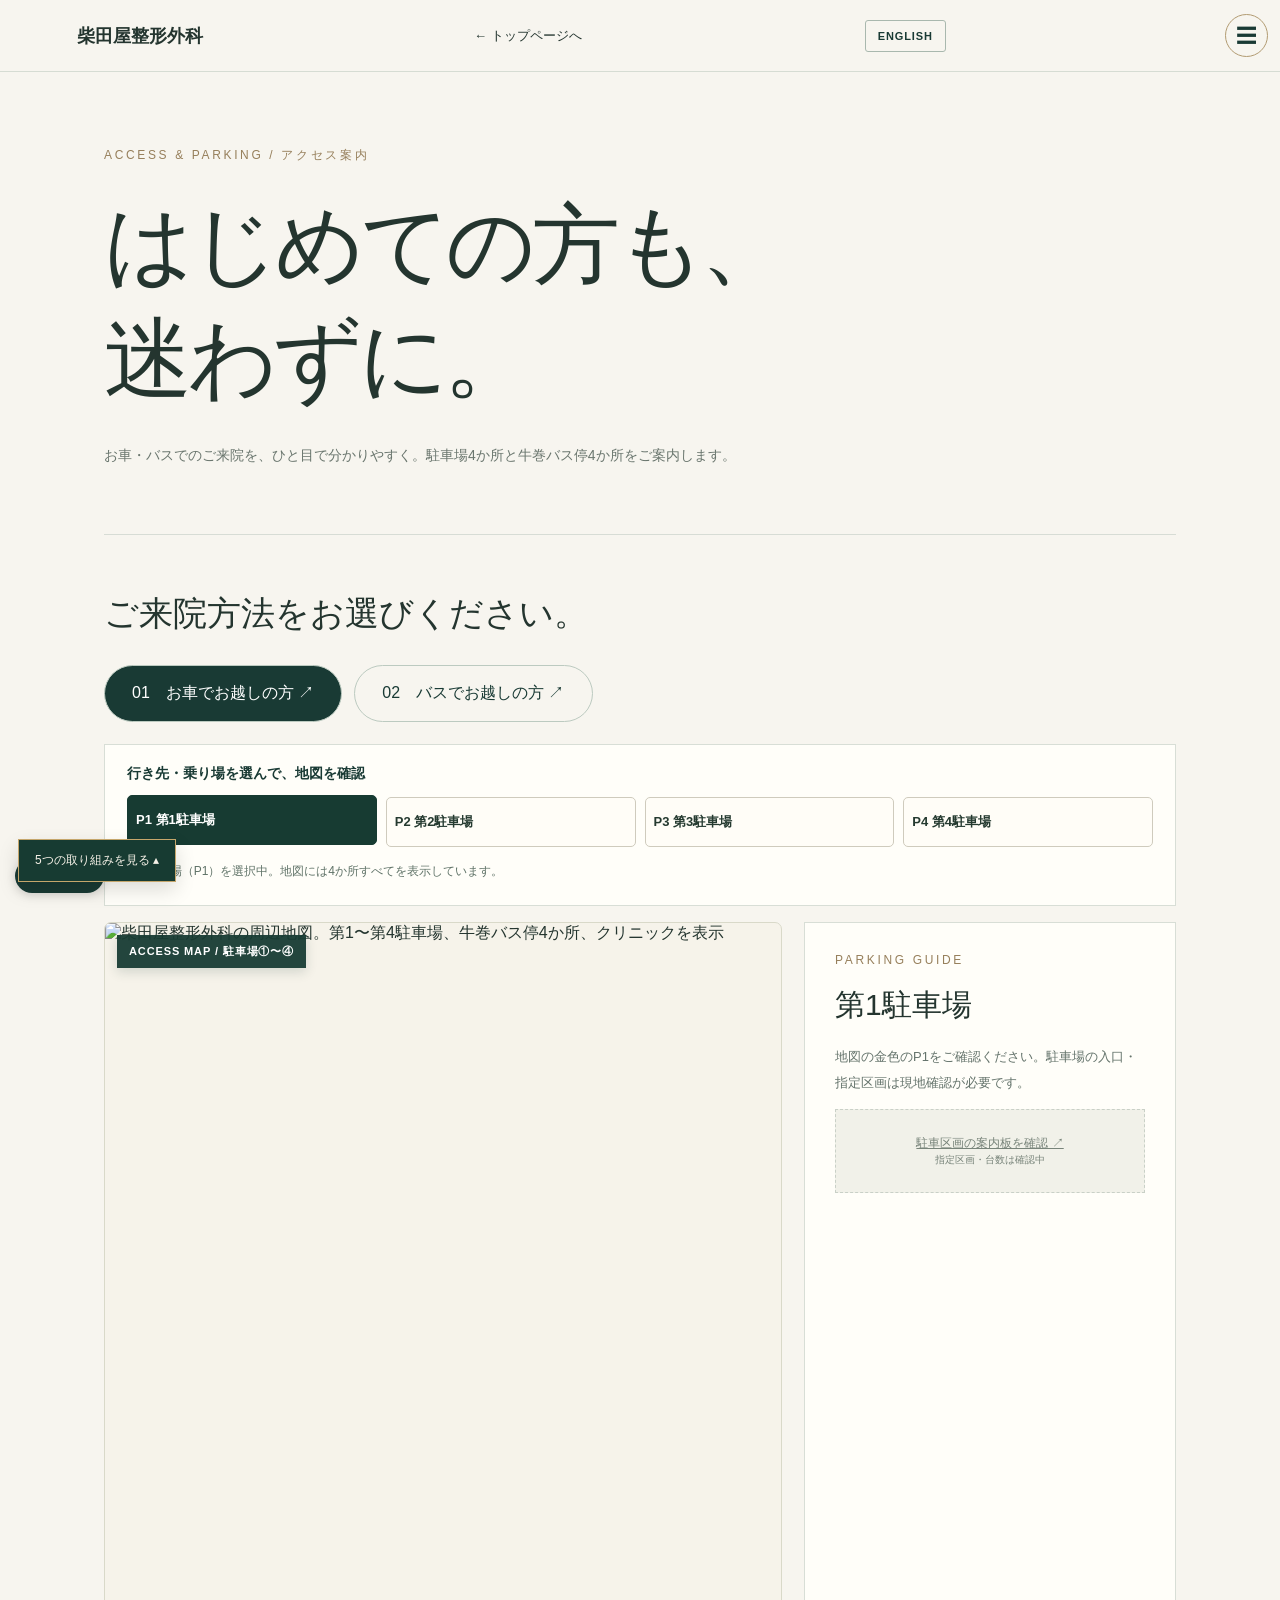
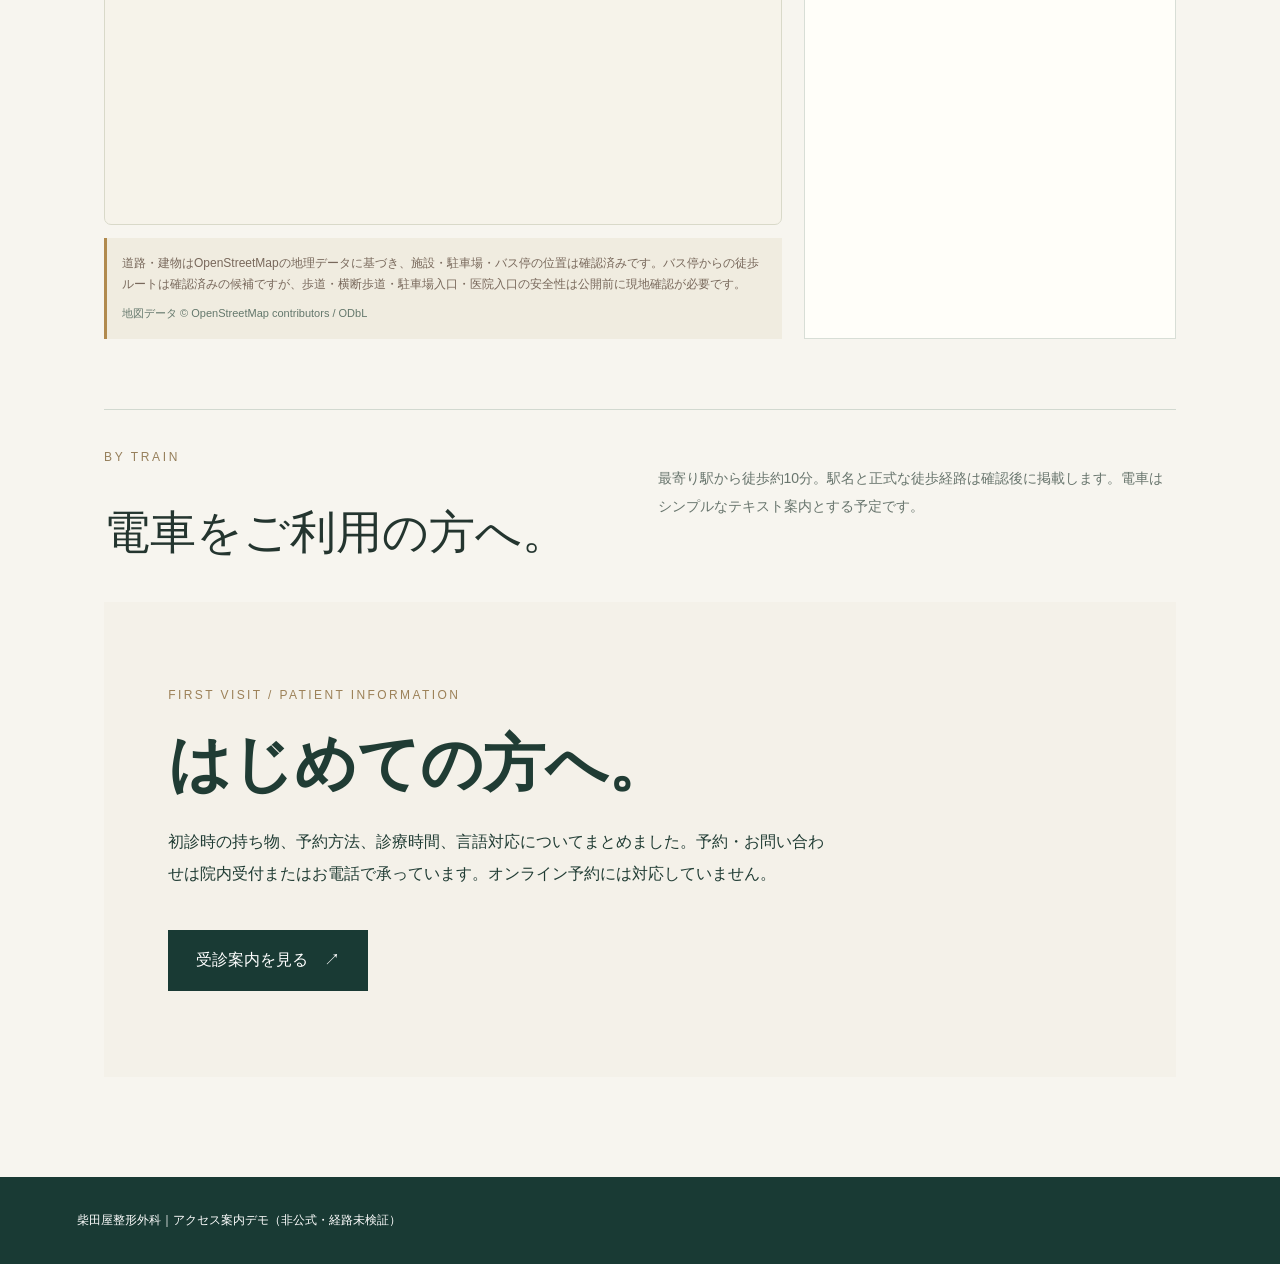
==== access.html @ 9b4c4e38 "Add files via upload" ====
<!DOCTYPE html>

<html lang="ja"><head><meta charset="utf-8"/><meta content="width=device-width,initial-scale=1" name="viewport"/><title>アクセス・駐車場案内 | 柴田屋整形外科 デモ</title><style>
:root{--bg:#f7f5ef;--ink:#193a34;--red:#d94c43}*{box-sizing:border-box}body{margin:0;background:var(--bg);color:#24352f;font-family:-apple-system,BlinkMacSystemFont,'Noto Sans JP',sans-serif}a{color:inherit}header{height:72px;display:flex;align-items:center;justify-content:space-between;padding:0 6%;border-bottom:1px solid #d6dcd3;background:#f7f5ef}header a{text-decoration:none;font-size:13px}.brand{font-weight:700;font-size:18px}main{max-width:1200px;margin:auto;padding:75px 5% 100px}.eyebrow{font-size:12px;letter-spacing:.22em;color:#967f5b}h1{font-size:clamp(42px,7vw,88px);line-height:1.3;letter-spacing:-.05em;font-weight:500;margin:24px 0}.lead{line-height:2;color:#6a766e;font-size:14px}.intro{margin-top:65px;border-top:1px solid #d7dcd5;padding-top:28px}.intro h2{font-size:clamp(22px,3vw,34px);font-weight:500}.tabs{display:flex;flex-wrap:wrap;gap:12px;margin:26px 0 22px}button{cursor:pointer;font:inherit}.tab{border:1px solid #bccac0;border-radius:50px;padding:17px 27px;background:transparent;color:var(--ink)}.tab[aria-pressed=true]{background:var(--ink);color:white}.layout{display:grid;grid-template-columns:minmax(0,1.55fr) minmax(280px,.85fr);gap:22px}.map{position:relative;background:#e8ede5;border:1px solid #cad3c9;overflow:hidden}.map svg{display:block;width:100%;height:auto}.maptag{position:absolute;top:12px;left:12px;background:#fffef2ed;padding:9px 12px;font-size:11px;font-weight:600;z-index:2}.mapnote{font-size:12px;color:#78685b;line-height:1.8;background:#eee9dd;padding:15px;margin-top:12px}.road{fill:none;stroke:#fffdf7;stroke-width:34;stroke-linejoin:round}.roadEdge{fill:none;stroke:#bdc9c0;stroke-width:39;stroke-linejoin:round}.minor{fill:none;stroke:#fffdf7;stroke-width:18;stroke-linejoin:round}.minorEdge{fill:none;stroke:#bdc9c0;stroke-width:22;stroke-linejoin:round}.building{fill:#d2dbd0;stroke:#bac9b9;stroke-width:2}.route{fill:none;stroke:var(--red);stroke-width:9;stroke-linecap:round;stroke-linejoin:round;filter:drop-shadow(0 1px 2px white);pointer-events:none}.route.hide{display:none}.marker{cursor:pointer}.marker circle{stroke:#fff;stroke-width:4}.marker text{fill:#fff;font-weight:700;font-size:15px;text-anchor:middle;dominant-baseline:central;pointer-events:none}.marker.active circle{stroke:#ffd88e;stroke-width:6}.side{background:#fffef9;border:1px solid #d8ded6;padding:30px}.side h3{font-size:30px;font-weight:500;margin:18px 0}.side p{font-size:13px;line-height:2;color:#64736b}.options{display:grid;gap:9px;margin:25px 0}.option{padding:15px;border:1px solid #cbd4cb;background:white;text-align:left;color:#253a30}.option.active{background:#e7f0e8;border-color:#31594b}.replay{border:0;background:var(--ink);color:white;padding:15px 18px;margin-bottom:10px}.status{font-size:12px;color:#607368;min-height:40px;line-height:1.8}.photo{background:#f1f1e9;border:1px dashed #c9d0c7;text-align:center;padding:25px 10px;font-size:12px;color:#78847a}.train{border-top:1px solid #d2d9d0;margin-top:70px;padding-top:40px;display:grid;grid-template-columns:1fr 1fr;gap:35px}.train h2{font-size:clamp(28px,4vw,46px);font-weight:500}.train p{line-height:2;color:#68756d;font-size:14px}footer{background:var(--ink);color:white;padding:35px 6%;font-size:12px}.enter{animation:enter .8s both}@keyframes enter{from{opacity:.3;transform:translateY(22px) scale(.98)}to{opacity:1;transform:none}}@media(max-width:800px){main{padding:55px 5%}.layout,.train{grid-template-columns:1fr}.side{padding:23px}.maptag{font-size:10px}}@media(prefers-reduced-motion:reduce){*,*:before,*:after{animation:none!important;transition:none!important}}

/* V17: route selection never jumps the page */
.route-controls{margin:18px 0 16px;padding:20px 22px;background:#fffef9;border:1px solid #d8ded6}
.route-controls-heading{font-size:14px;font-weight:600;color:#193a34;display:flex;justify-content:space-between;gap:12px}
.route-controls-heading span{font-size:20px;color:#c94b44}
.route-controls .options{display:grid;grid-template-columns:repeat(3,minmax(0,1fr));gap:9px;margin:14px 0}
.route-controls .option{border-radius:5px;font-size:13px;min-height:58px;line-height:1.5;transition:background .2s,transform .2s}
.route-controls .option.active{background:#193a34;color:#fff;border-color:#193a34;transform:translateY(-2px)}
.route-control-actions{display:flex;align-items:center;gap:18px;flex-wrap:wrap}
.route-control-actions .replay{margin:0;border-radius:3px;white-space:nowrap}
.route-control-actions .status{min-height:0;flex:1}
.map{scroll-margin-top:12px}
.map .route{stroke-width:11}
@media(max-width:800px){
 main{padding-top:42px}
 .intro{margin-top:32px}
 .route-controls{padding:14px;margin-top:8px}
 .route-controls .options{grid-template-columns:repeat(3,minmax(0,1fr));gap:6px}
 .route-controls .option{padding:10px 7px;min-height:64px;font-size:12px}
 .route-controls .replay{padding:12px 14px;font-size:12px}
 .map svg{width:100%;height:auto;max-height:59svh;object-fit:fill}
 .maptag{font-size:9px;padding:6px}
 .layout{gap:14px}
 .side{padding:18px}
 .side h3{font-size:24px;margin:8px 0}
 .mapnote{margin-top:8px;font-size:11px}
}
/* Keep route buttons and map close together on narrow screens. */
@media(max-width:800px){.route-controls{margin-bottom:6px}.route-control-actions .status{font-size:11px}.map svg{max-height:52svh}.maptag{max-width:70%}}

.lang-toggle{border:1px solid #a9b8ae;background:transparent;color:#193a34;padding:9px 12px;border-radius:3px;font-size:11px;font-weight:700;letter-spacing:.08em;cursor:pointer;white-space:nowrap;min-width:80px}
.lang-toggle:focus-visible{outline:3px solid #b19a71;outline-offset:3px}
header .lang-toggle{margin-left:12px}
@media(max-width:800px){header .lang-toggle{margin-left:6px;padding:9px 8px;font-size:10px;min-width:65px}header .brand{font-size:15px}}
</style><style>
.visit-teaser{padding:86px max(6%,24px);background:#f4f1e9;color:#203c34}.visit-teaser .eyebrow{letter-spacing:.2em;color:#9c8158;font-size:12px}.visit-teaser h2{font-size:clamp(32px,5vw,62px);line-height:1.35;margin:20px 0}.visit-teaser p{max-width:670px;line-height:2}.visit-teaser a{display:inline-flex;background:#193a34;color:white;text-decoration:none;padding:20px 28px;margin-top:24px}.visit-teaser a:focus-visible{outline:3px solid #c9a46b;outline-offset:3px}
</style><style id="v273-navigation">.v273-menu{position:relative;z-index:50;display:inline-block;margin-left:8px;font-family:"Noto Sans JP",sans-serif}.v273-menu>summary{list-style:none;cursor:pointer;display:grid;place-items:center;width:43px;height:43px;border:1px solid #b19a71;border-radius:50%;background:#f7f5ef;color:#193a34;font-size:21px;line-height:1}.v273-menu>summary::-webkit-details-marker{display:none}.v273-menu[open]>summary{background:#193a34;color:#fff}.v273-menu .v273-list{position:absolute;top:calc(100% + 13px);right:0;width:min(290px,85vw);padding:12px;background:#f7f5ef;color:#193a34;border:1px solid #dcded7;box-shadow:0 16px 40px #193a3429;border-radius:5px}.v273-menu .v273-list a{display:block;padding:14px 12px;border-bottom:1px solid #dcded7;font-size:14px;text-decoration:none;color:#193a34;white-space:normal}.v273-menu .v273-list a:last-child{border-bottom:0}.v273-menu .v273-list a:focus-visible,.v273-menu>summary:focus-visible{outline:2px solid #b19a71;outline-offset:2px}header:has(.v273-menu){overflow:visible!important}</style><style id="v273-header-layout">header:has(.v273-menu){display:flex;align-items:center;justify-content:space-between;gap:8px;padding-right:12px}header:has(.v273-menu) .v273-menu{flex-shrink:0}@media(max-width:650px){.v273-menu>summary{width:38px;height:38px;font-size:18px}}</style><style>.v281-pillar-nav{position:fixed;bottom:18px;left:18px;z-index:90}.v281-pillar-nav summary{list-style:none;cursor:pointer;background:#173b32;color:#f5f1e7;padding:12px 16px;border:1px solid #c5a66b;box-shadow:0 8px 20px #0002;font-size:12px}.v281-pillar-nav summary::-webkit-details-marker{display:none}.v281-pillar-nav .items{background:#f5f1e7;border:1px solid #c5a66b;box-shadow:0 10px 25px #0002;max-height:60svh;overflow:auto}.v281-pillar-nav a{display:block;padding:12px 16px;font-size:12px;color:#173b32;text-decoration:none;border-bottom:1px solid #ddd5c8}</style><style id="v44-access-map">
/* Ver.44: Only the access map presentation is replaced. */
.map{background:#f6f3ea;border-color:#d9d9c9;border-radius:7px}
.map .verified-map{display:block;width:100%;height:auto;max-height:none;object-fit:contain}
.map .maptag{background:#173b32f0;color:#fff;letter-spacing:.08em;box-shadow:0 4px 12px #173b3229}
.route-controls .options{grid-template-columns:repeat(4,minmax(0,1fr))}
.route-controls .option{min-height:50px;border:1px solid #cfcbbd;background:#fffdf7;border-radius:5px;font-size:13px;font-weight:600;padding:11px 8px}
.route-controls .option.active{background:#173b32;color:white;border-color:#173b32}
.route-controls .status{margin:8px 0 0;min-height:24px}
.osm-credit{margin-top:8px;color:#64786c;font-size:11px}
.mapnote{background:#f0ece0;border-left:3px solid #b18a4e}
@media(max-width:800px){.map .verified-map{width:100%;height:auto;max-height:none;object-fit:contain}.route-controls .options{grid-template-columns:repeat(4,minmax(0,1fr));gap:6px}.route-controls .option{font-size:12px;min-height:45px;padding:9px 3px}.maptag{max-width:90%}}
</style></head><body><header><a class="brand" href="index.html">柴田屋整形外科</a><a href="index.html">← トップページへ</a><button aria-label="Switch to English" class="lang-toggle" data-language-toggle="" type="button">ENGLISH</button><details class="v273-menu"><summary aria-label="メニューを開く / Open menu">☰</summary><div class="v273-list"><a data-en="Home" data-ja="トップページ" href="index.html">トップページ</a><a data-en="Clinic &amp; Director" data-ja="クリニック案内・院長紹介" href="clinic.html">クリニック案内・院長紹介</a><a data-en="Five pillars" data-ja="5つの柱" href="index.html#services">5つの柱</a><a data-en="First visit" data-ja="はじめての方へ" href="visit.html">はじめての方へ</a><a data-en="Access &amp; parking" data-ja="アクセス・駐車場" href="access.html">アクセス・駐車場</a><a data-en="Careers / Recruit" data-ja="採用情報・求人" href="recruit.html">採用情報・求人</a></div></details></header><main><div class="eyebrow">ACCESS &amp; PARKING / アクセス案内</div><h1>はじめての方も、<br/>迷わずに。</h1><p class="lead">お車・バスでのご来院を、ひと目で分かりやすく。駐車場4か所と牛巻バス停4か所をご案内します。</p><div class="intro"><h2>ご来院方法をお選びください。</h2><div class="tabs"><button aria-pressed="true" class="tab" id="parkingTab">01　お車でお越しの方 ↗</button><button aria-pressed="false" class="tab" id="busTab">02　バスでお越しの方 ↗</button></div></div><div aria-label="経路の選択" class="route-controls"><div class="route-controls-heading">行き先・乗り場を選んで、地図を確認</div><div aria-label="行き先の選択" class="options" id="options" role="group"></div><p aria-live="polite" class="status" id="status" role="status">第1〜第4駐車場の位置を表示しています。</p></div><div class="layout"><div><div class="map enter"><div class="maptag" id="maptag">ACCESS MAP / 駐車場・牛巻バス停</div><img alt="柴田屋整形外科の周辺地図。駐車場P1〜P4、牛巻バス停1〜4、クリニックの位置" class="verified-map" decoding="async" height="1600" id="accessMapImage" src="access-map/map_preview.svg" width="1200"/></div><div class="mapnote">道路・建物はOpenStreetMapの地理データに基づき、施設・駐車場・バス停の位置は確認済みです。バス停からの徒歩ルートは確認済みの候補ですが、歩道・横断歩道・駐車場入口・医院入口の安全性は公開前に現地確認が必要です。<div class="osm-credit">地図データ © OpenStreetMap contributors / ODbL</div></div></div><aside class="side"><div class="eyebrow" id="modeLabel">PARKING / ACCESS</div><h3 id="title">第1〜第4駐車場</h3><p id="description">金色のP1〜P4が駐車場です。番号を選択すると位置を確認できます。</p><div class="photo" id="photo"><a href="access_reference_parking.jpg" rel="noopener" target="_blank">駐車区画の案内板を確認 ↗</a><br/><small>指定区画・台数は確認中</small></div></aside></div><section class="train"><div><div class="eyebrow">BY TRAIN</div><h2>電車をご利用の方へ。</h2></div><div><p>最寄り駅から徒歩約10分。駅名と正式な徒歩経路は確認後に掲載します。電車はシンプルなテキスト案内とする予定です。</p></div></section><section class="visit-teaser" id="first-visit"><div class="eyebrow">FIRST VISIT / PATIENT INFORMATION</div><h2 data-en="Before your visit." data-ja="はじめての方へ。">はじめての方へ。</h2><p data-en="Find out what to bring, how to book, clinic hours, and language availability. Appointments and inquiries are handled at the reception desk or by phone. Online booking is not available." data-ja="初診時の持ち物、予約方法、診療時間、言語対応についてまとめました。予約・お問い合わせは院内受付またはお電話で承っています。オンライン予約には対応していません。">初診時の持ち物、予約方法、診療時間、言語対応についてまとめました。予約・お問い合わせは院内受付またはお電話で承っています。オンライン予約には対応していません。</p><a data-en="View patient information ↗" data-ja="受診案内を見る　↗" href="visit.html">受診案内を見る　↗</a></section></main><footer>柴田屋整形外科｜アクセス案内デモ（非公式・経路未検証）</footer><script>
(function(){
 const dict={"柴田屋整形外科": "Shibataya Orthopedic Clinic", "私たちについて": "About us", "5つの柱": "Five pillars", "ご案内": "Services", "診療時間": "Hours", "アクセス・駐車場": "Access & parking", "未来のあなたへ、": "For your future,", "つながる。": "we care.", "動ける喜びを、これからも。": "Keep moving, keep thriving.", "一人ひとりの暮らしと、その先の未来に寄り添う。": "Supporting your daily life and the possibilities ahead.", "5つの取り組みを見る": "Explore our five services", "治療の、その先へ。": "Beyond treatment.", "日々の暮らしに、": "Bringing new possibilities", "新しい可能性を。": "to everyday life.", "柴田屋整形外科では、リハビリテーション・物理療法・運動療法（体操教室）・栄養相談・通所リハビリテーションを通じて、幅広い世代の健康と生活をサポートします。身体の状態や目標に合わせて、一歩ずつ前へ進むためのお手伝いをします。": "We support health and daily life through rehabilitation, physical modalities, exercise classes, nutrition counseling, and outpatient day rehabilitation. Care is tailored to each person’s needs and goals.", "Five pillars / 私たちの5本柱": "Five pillars / Our services", "リハビリテーション": "Rehabilitation", "物理療法": "Physical modalities", "運動療法（体操教室）": "Exercise classes", "栄養相談": "Nutrition counseling", "通所リハビリテーション": "Day rehabilitation", "私たちが大切にする、": "Five ways", "5つのこと。": "we support you.", "治療から予防、栄養、日々の暮らしまで。5つの取り組みで支えます。": "From treatment and prevention to nutrition and daily living.", "リハビリ": "Rehabili-", "テーション": "tation", "理学療法士が身体の状態を確認し、一人ひとりの目標に合わせた個別のリハビリを行います。": "Our physical therapists assess your condition and provide individualized rehabilitation.", "物理的な刺激を用いた治療を通じて、症状に応じたケアを行います。具体的な機器・適応は確認後に掲載します。": "Physical modalities may be used as part of care. Specific equipment and indications are to be confirmed.", "運動療法": "Exercise therapy", "（体操教室）": "(Group classes)", "身体を動かす習慣を、毎日の力に。体操教室を通じて地域の皆さまの健康づくりを応援します。": "Our exercise classes help people build healthy movement habits.", "通所リハビリ": "Day rehabili-", "介護保険を利用した通所リハビリ。送迎利用・ご自身での通所についてご案内します。": "Day rehabilitation under long-term care insurance. Transport and self-commuting options are available for discussion.", "毎日の食事や栄養について、一人ひとりの健康づくりをサポートします。実施内容・予約方法は確認後に掲載します。": "Support for healthier eating and nutrition. Service details and booking procedures are to be confirmed.", "あなたに必要なケアを。": "Care that fits your needs.", "クリニック案内": "About the clinic", "スポーツ整形外科": "Sports orthopedics", "交通事故後の診療": "Care after traffic accidents", "手術・退院後のリハビリ": "Post-operative rehabilitation", "体操教室": "Exercise classes", "※「物流療法」は医療分野で一般的な表記の「物理療法」として仮掲載しています。正式名称をご確認ください。": "Note: “Physical modalities” is a provisional label; please confirm the official service name.", "※各項目の詳細ページは今後制作予定です。現在はデザイン確認用のリンクです。": "Detailed service pages are in development; links are for demonstration.", "はじめての方も、": "A clear route,", "迷わずに。": "every visit.", "第1〜第4駐車場の位置と、バス停からのアクセスをご案内。地図の赤いラインが伸びるインタラクティブ案内をお試しください。": "Explore our three parking areas and nearby bus stops with an animated route map.", "アクセス・駐車場案内を見る　↗": "View access & parking guide ↗", "※地図・経路は確認用の仮デモです。": "Map and routes are illustrative only.", "診療時間。": "Opening hours.", "ご来院の際は、診療時間をご確認ください。": "Please check our hours before visiting.", "診療時間を確認しています…": "Checking clinic hours…", "日本時間を基準に自動更新します。": "Automatically updated using Japan Standard Time.", "月〜金": "Mon–Fri", "土": "Sat", "※日曜・祝日は休診です。受付終了時刻は正式公開前に確認が必要です。": "Closed Sundays and public holidays. Last check-in time requires confirmation.", "※表示は診療時間表に基づく自動判定で、実際の診療状況とは異なる場合があります。臨時休診・年末年始は自動反映されません。": "Status is estimated from the schedule, not live clinic operations. Special closures are not automatically included.", "※掲載内容は制作中の仮案です。": "Content is provisional.", "私たちの日常を、": "A closer look", "もっと身近に。": "at our everyday work.", "院内の雰囲気やスタッフの活動、リハビリの取り組みなど。": "Get a glimpse of our clinic, staff and rehabilitation activities.", "柴田屋整形外科の「いつもの日常」を、Instagramでもお届けします。": "Follow our everyday moments on Instagram.", "Instagramを見る": "View Instagram", "準備中": "Coming soon", "※仮デザインです。公式アカウントのURL確認後にリンクを有効化します。": "Demo only. The official Instagram link will be added after confirmation.", "ここに公式InstagramのQRコードを配置予定": "Official Instagram QR code coming soon", "Instagram / 公式アカウント準備中 ↗": "Instagram / Coming soon ↗", "アクセス・駐車場案内 ↗": "Access & parking ↗", "未来のあなたへ、つながる。": "Caring for your future.", "← トップページへ": "← Back to home", "ACCESS & PARKING / アクセス案内": "ACCESS & PARKING / Directions", "お車・バスでのご来院を、ひと目で分かりやすく。": "Find your way here by car or bus.", "目的地を選ぶと、赤いラインが伸びて経路のイメージを表示します。": "Select a destination to see an animated route in red.", "ご来院方法をお選びください。": "How will you arrive?", "01　お車でお越しの方 ↗": "01  By car ↗", "02　バスでお越しの方 ↗": "02  By bus ↗", "目的地を選択すると、下の地図に経路が描かれます": "Select a destination to draw a route on the map below", "↻ ルートを再生": "↻ Replay route", "赤いラインが表示されます。": "The red route will appear here.", "周辺イラストマップ / 第1〜第4駐車場": "Illustrative area map / Not to scale", "※これはお送りいただいた地図の位置関係を参考にした": "This is an", "仮のイラスト": "illustrative map", "です。道路形状・入口・通行方向・ルートは未確認のため、実際の道案内には使用しないでください。": "based on the supplied reference. Roads, entrances and routes are unverified. Do not use for navigation.", "北側の駐車場（仮）": "North parking (provisional)", "南側の駐車場（仮）": "South parking (provisional)", "東側の駐車場（仮）": "East parking (provisional)", "北側のバス停（仮）": "North bus stop (provisional)", "南側のバス停（仮）": "South bus stop (provisional)", "地図の赤いラインは動作確認用の概略ルートです。": "The red line is a demonstration route only.", "駐車場入口の写真は今後追加予定": "Parking entrance photo coming soon", "電車をご利用の方へ。": "Arriving by train", "最寄り駅から徒歩約10分。駅名と正式な徒歩経路は確認後に掲載します。電車はシンプルなテキスト案内とする予定です。": "About a 10-minute walk from the nearest station. Station name and walking route will be confirmed.", "柴田屋整形外科｜アクセス案内デモ（非公式・経路未検証）": "Shibataya Orthopedic Clinic | Unofficial route demo (unverified)", "大通り（バス路線）": "Main road (bus route)", "北側の道路": "North road", "クリニック前の道路": "Clinic road", "南側の道路": "South road", "柴田屋": "Shibataya", "整形外科": "Orthopedics", "北側駐車場": "North parking", "南側駐車場": "South parking", "東側駐車場": "East parking", "北側バス停": "North bus stop", "南側バス停": "South bus stop", "駐車場入口や進入方向は未確認です。赤い線は概略ルートの動作デモです。": "Parking entrances and approach directions are unverified. The route is a demo.", "バス停の正式名称・安全な横断経路は未確認です。赤い線は概略ルートの動作デモです。": "Bus stop names and safe crossing routes are unverified. The route is a demo.", "バス停と横断歩道の写真は今後追加予定": "Bus stop and crossing photos coming soon", "端末の動きを減らす設定により、経路を静止表示しています。": "Reduced motion is enabled; showing a static route.", "赤いラインを描画しています…": "Drawing the red route…", "経路の描画が完了しました。別の場所を選んで切り替えられます。": "Route complete. Choose another destination to switch.", "本日の診療は終了しました": "Clinic hours have ended for today.", "本日は休診日です": "Closed today.", "診療開始前です": "Not yet open.", "現在は午前の診療時間内です": "Within morning clinic hours.", "現在は昼の休診時間です": "Closed for the midday break.", "現在は午後の診療時間内です": "Within afternoon clinic hours.", "診療時間内の目安表示です。受付状況は院内でご確認ください。": "Estimated clinic hours; please confirm check-in availability.", "診療時間は下の表をご確認ください": "Please see the opening-hours table below.", "自動判定を利用できません。": "Automatic status is unavailable.", "次回の診療時間は診療表をご確認ください": "Please check the schedule for the next opening.", "本日": "Today", "明日": "Tomorrow", "から診療予定": "scheduled opening", "月": "/", "日": ""};
 const isJapanese=/[\u3040-\u30ff\u3400-\u9fff]/;
 const texts=[];
 const walker=document.createTreeWalker(document.body,NodeFilter.SHOW_TEXT,{acceptNode(n){return n.parentElement && !['SCRIPT','STYLE'].includes(n.parentElement.tagName) && isJapanese.test(n.nodeValue)?NodeFilter.FILTER_ACCEPT:NodeFilter.FILTER_REJECT}});
 while(walker.nextNode()){let n=walker.currentNode;texts.push([n,n.nodeValue]);}
 const attrs=[];
 document.querySelectorAll('[aria-label],[title]').forEach(el=>{for(const key of ['aria-label','title']){let val=el.getAttribute(key);if(val&&isJapanese.test(val))attrs.push([el,key,val]);}});
 function translated(str){let trim=str.trim();if(dict[trim])return str.replace(trim,dict[trim]);
  if(trim.endsWith('から診療予定'))return str.replace('本日','Today').replace('明日','Tomorrow').replace(/(\d+)月(\d+)日/,'$1/$2').replace('から診療予定','scheduled opening');
  return str;}
 let lang='ja';try{lang=new URLSearchParams(location.search).get('lang')||localStorage.getItem('shibataya-lang')||'ja'}catch(e){}
 function apply(next){lang=next==='en'?'en':'ja';document.documentElement.lang=lang;
  texts.forEach(([n,orig])=>{if(n.isConnected)n.nodeValue=lang==='en'?translated(orig):orig});
  attrs.forEach(([el,key,orig])=>{el.setAttribute(key,lang==='en'?translated(orig):orig)});
  document.querySelectorAll('[data-language-toggle]').forEach(b=>{b.textContent=lang==='en'?'日本語':'ENGLISH';b.setAttribute('aria-label',lang==='en'?'Switch to Japanese':'Switch to English');});
  document.querySelectorAll('a[href$=".html"]').forEach(a=>{const url=a.getAttribute('href').split('?')[0];a.setAttribute('href',url+(lang==='en'?'?lang=en':''))});
  try{localStorage.setItem('shibataya-lang',lang)}catch(e){}
 }
 const dynamicIds=['status','title','description','photo','clinicStatusText','clinicNext'];
 dynamicIds.forEach(id=>{let el=document.getElementById(id);if(!el)return;new MutationObserver(()=>{if(lang!=='en')return;for(const n of el.childNodes){if(n.nodeType===3){const out=translated(n.nodeValue);if(out!==n.nodeValue)n.nodeValue=out;}}}).observe(el,{childList:true,characterData:true});});
 const opts=document.getElementById('options');if(opts)new MutationObserver(()=>{if(lang==='en')opts.querySelectorAll('button').forEach(b=>{const value=b.textContent;const m=value.match(/^(P|BUS)\s*(\d+)\s+(.+?)\s*→$/);if(m&&dict[m[3]])b.textContent=m[1]+m[2]+' '+dict[m[3]]+' →';});}).observe(opts,{childList:true});
 document.querySelectorAll('[data-language-toggle]').forEach(b=>b.addEventListener('click',()=>{const next=lang==='en'?'ja':'en';try{localStorage.setItem('shibataya-lang',next)}catch(e){}const u=new URL(location.href);if(next==='en')u.searchParams.set('lang','en');else u.searchParams.delete('lang');location.href=u.toString();}));
 apply(lang);
})();
</script><script>(function(){function refresh(){let l='ja';try{l=new URLSearchParams(location.search).get('lang')||localStorage.getItem('shibataya-lang')||'ja'}catch(e){}document.querySelectorAll('[data-ja][data-en]').forEach(el=>el.textContent=el.getAttribute(l==='en'?'data-en':'data-ja'));document.querySelectorAll('a[href="visit.html"]').forEach(el=>{el.href='visit.html'+(l==='en'?'?lang=en':'')})}refresh()})();</script><details class="v281-pillar-nav"><summary>5つの取り組みを見る ▴</summary><div class="items"><a href="rehabilitation.html">リハビリテーション</a><a href="modalities.html">物理療法</a><a href="exercise.html">運動療法（体操教室）</a><a href="nutrition.html">栄養相談</a><a href="dayrehab.html">通所リハビリテーション</a></div></details><script defer="" src="news-data.js"></script><div style="position:fixed;bottom:15px;left:15px;z-index:50"><a href="news.html" style="background:#193a34;color:#fff;padding:10px 13px;border-radius:30px;text-decoration:none;font-size:12px;box-shadow:0 2px 10px #0002">お知らせ ↗</a></div><script id="v44-map-switch">(function(){'use strict';
const $=id=>document.getElementById(id);
const map=$('accessMapImage'), opts=$('options'), status=$('status'), title=$('title'), description=$('description'), mode=$('modeLabel'), photo=$('photo'), tag=$('maptag');
const tabs={parking:$('parkingTab'),bus:$('busTab')};
const labels={parking:['第1駐車場','第2駐車場','第3駐車場','第4駐車場'],bus:['牛巻 1番乗り場','牛巻 2番乗り場','牛巻 3番乗り場','牛巻 4番乗り場']};
let currentMode='parking', selected=1;
function update(){
  tabs.parking.setAttribute('aria-pressed',String(currentMode==='parking'));
  tabs.bus.setAttribute('aria-pressed',String(currentMode==='bus'));
  opts.replaceChildren();
  for(let i=1;i<=4;i++){
    const b=document.createElement('button');b.type='button';b.className='option'+(i===selected?' active':'');
    b.setAttribute('aria-pressed',String(i===selected));
    b.textContent=currentMode==='parking'?'P'+i+'  第'+i+'駐車場':'BUS '+i;
    b.addEventListener('click',()=>{selected=i;update()});opts.appendChild(b);
  }
  if(currentMode==='parking'){
    map.src='access-map/map_preview.svg';map.alt='柴田屋整形外科の周辺地図。第1〜第4駐車場、牛巻バス停4か所、クリニックを表示';
    mode.textContent='PARKING GUIDE';title.textContent=labels.parking[selected-1];
    description.textContent='地図の金色のP'+selected+'をご確認ください。駐車場の入口・指定区画は現地確認が必要です。';
    status.textContent='第'+selected+'駐車場（P'+selected+'）を選択中。地図には4か所すべてを表示しています。';
    tag.textContent='ACCESS MAP / 駐車場①〜④';
    photo.innerHTML='<a href="access_reference_parking.jpg" target="_blank" rel="noopener">駐車区画の案内板を確認 ↗</a><br><small>指定区画・台数は確認中</small>';
  }else{
    map.src='access-map/bus_'+selected+'.svg';map.alt='牛巻'+selected+'番乗り場から柴田屋整形外科への徒歩ルート候補。青緑の点線で表示';
    mode.textContent='BUS STOP GUIDE';title.textContent=labels.bus[selected-1];
    description.textContent='青緑の点線は確認済みの徒歩ルート候補です。横断歩道・歩道・医院入口の安全性は公開前に現地確認が必要です。';
    status.textContent='牛巻'+selected+'番乗り場からの徒歩ルート候補を表示しています。';
    tag.textContent='WALKING ROUTE / 牛巻'+selected+'番';
    photo.textContent='徒歩ルート候補を地図で確認できます。';
  }
}
tabs.parking.addEventListener('click',()=>{currentMode='parking';selected=1;update()});
tabs.bus.addEventListener('click',()=>{currentMode='bus';selected=1;update()});
update();
})();</script></body></html>
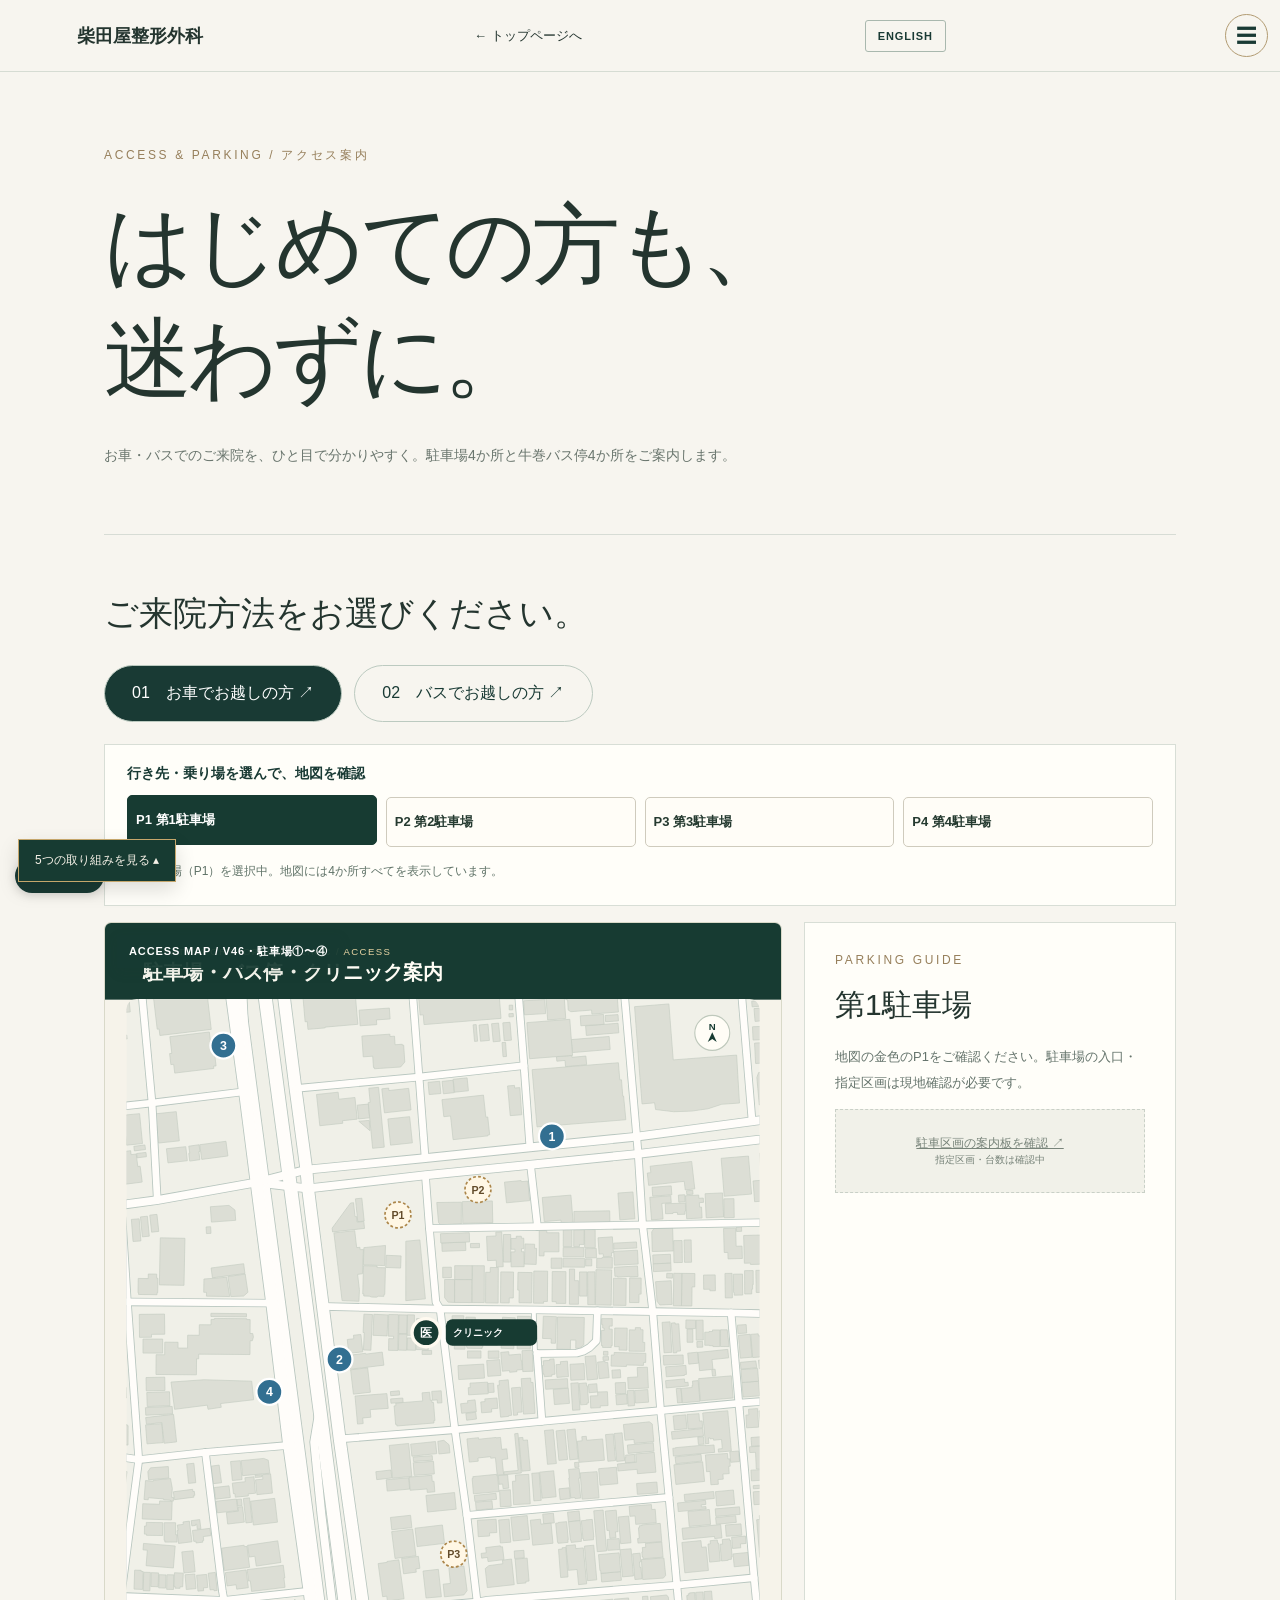
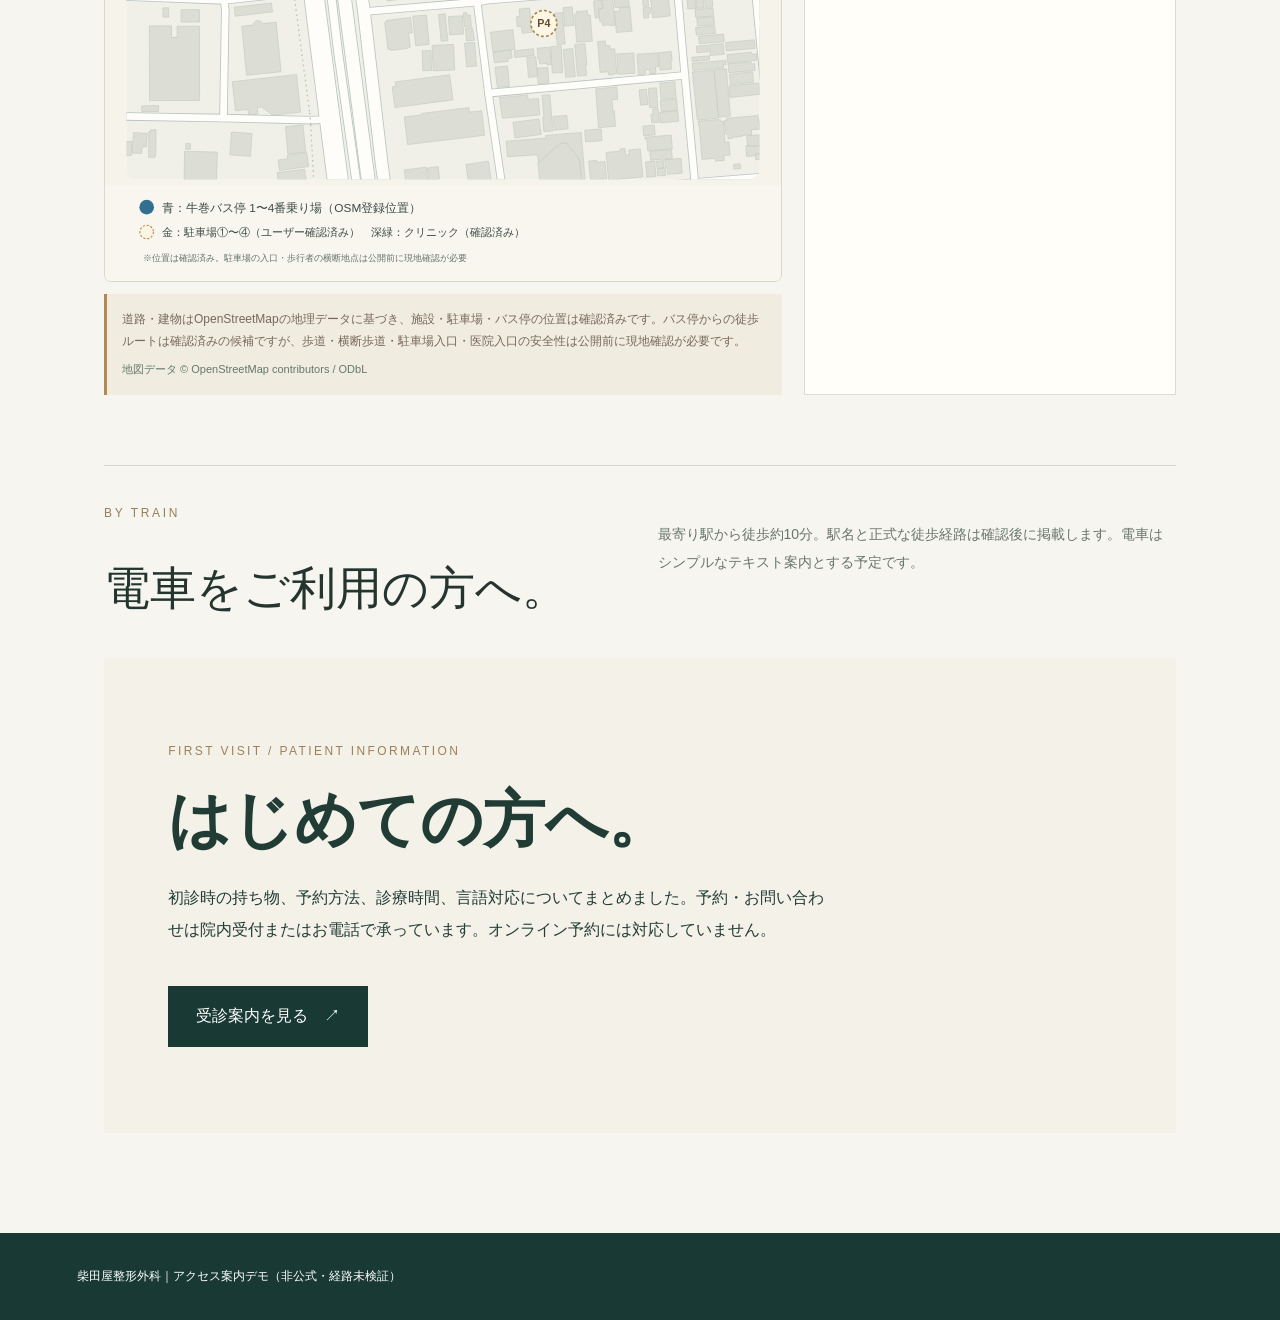
==== commit 9b7b6d04: "Add files via upload" ====
--- a/access.html
+++ b/access.html
@@ -50,7 +50,7 @@
 .osm-credit{margin-top:8px;color:#64786c;font-size:11px}
 .mapnote{background:#f0ece0;border-left:3px solid #b18a4e}
 @media(max-width:800px){.map .verified-map{width:100%;height:auto;max-height:none;object-fit:contain}.route-controls .options{grid-template-columns:repeat(4,minmax(0,1fr));gap:6px}.route-controls .option{font-size:12px;min-height:45px;padding:9px 3px}.maptag{max-width:90%}}
-</style></head><body><header><a class="brand" href="index.html">柴田屋整形外科</a><a href="index.html">← トップページへ</a><button aria-label="Switch to English" class="lang-toggle" data-language-toggle="" type="button">ENGLISH</button><details class="v273-menu"><summary aria-label="メニューを開く / Open menu">☰</summary><div class="v273-list"><a data-en="Home" data-ja="トップページ" href="index.html">トップページ</a><a data-en="Clinic &amp; Director" data-ja="クリニック案内・院長紹介" href="clinic.html">クリニック案内・院長紹介</a><a data-en="Five pillars" data-ja="5つの柱" href="index.html#services">5つの柱</a><a data-en="First visit" data-ja="はじめての方へ" href="visit.html">はじめての方へ</a><a data-en="Access &amp; parking" data-ja="アクセス・駐車場" href="access.html">アクセス・駐車場</a><a data-en="Careers / Recruit" data-ja="採用情報・求人" href="recruit.html">採用情報・求人</a></div></details></header><main><div class="eyebrow">ACCESS &amp; PARKING / アクセス案内</div><h1>はじめての方も、<br/>迷わずに。</h1><p class="lead">お車・バスでのご来院を、ひと目で分かりやすく。駐車場4か所と牛巻バス停4か所をご案内します。</p><div class="intro"><h2>ご来院方法をお選びください。</h2><div class="tabs"><button aria-pressed="true" class="tab" id="parkingTab">01　お車でお越しの方 ↗</button><button aria-pressed="false" class="tab" id="busTab">02　バスでお越しの方 ↗</button></div></div><div aria-label="経路の選択" class="route-controls"><div class="route-controls-heading">行き先・乗り場を選んで、地図を確認</div><div aria-label="行き先の選択" class="options" id="options" role="group"></div><p aria-live="polite" class="status" id="status" role="status">第1〜第4駐車場の位置を表示しています。</p></div><div class="layout"><div><div class="map enter"><div class="maptag" id="maptag">ACCESS MAP / 駐車場・牛巻バス停</div><img alt="柴田屋整形外科の周辺地図。駐車場P1〜P4、牛巻バス停1〜4、クリニックの位置" class="verified-map" decoding="async" height="1600" id="accessMapImage" src="access-map/map_preview.svg" width="1200"/></div><div class="mapnote">道路・建物はOpenStreetMapの地理データに基づき、施設・駐車場・バス停の位置は確認済みです。バス停からの徒歩ルートは確認済みの候補ですが、歩道・横断歩道・駐車場入口・医院入口の安全性は公開前に現地確認が必要です。<div class="osm-credit">地図データ © OpenStreetMap contributors / ODbL</div></div></div><aside class="side"><div class="eyebrow" id="modeLabel">PARKING / ACCESS</div><h3 id="title">第1〜第4駐車場</h3><p id="description">金色のP1〜P4が駐車場です。番号を選択すると位置を確認できます。</p><div class="photo" id="photo"><a href="access_reference_parking.jpg" rel="noopener" target="_blank">駐車区画の案内板を確認 ↗</a><br/><small>指定区画・台数は確認中</small></div></aside></div><section class="train"><div><div class="eyebrow">BY TRAIN</div><h2>電車をご利用の方へ。</h2></div><div><p>最寄り駅から徒歩約10分。駅名と正式な徒歩経路は確認後に掲載します。電車はシンプルなテキスト案内とする予定です。</p></div></section><section class="visit-teaser" id="first-visit"><div class="eyebrow">FIRST VISIT / PATIENT INFORMATION</div><h2 data-en="Before your visit." data-ja="はじめての方へ。">はじめての方へ。</h2><p data-en="Find out what to bring, how to book, clinic hours, and language availability. Appointments and inquiries are handled at the reception desk or by phone. Online booking is not available." data-ja="初診時の持ち物、予約方法、診療時間、言語対応についてまとめました。予約・お問い合わせは院内受付またはお電話で承っています。オンライン予約には対応していません。">初診時の持ち物、予約方法、診療時間、言語対応についてまとめました。予約・お問い合わせは院内受付またはお電話で承っています。オンライン予約には対応していません。</p><a data-en="View patient information ↗" data-ja="受診案内を見る　↗" href="visit.html">受診案内を見る　↗</a></section></main><footer>柴田屋整形外科｜アクセス案内デモ（非公式・経路未検証）</footer><script>
+</style><meta name="shibataya-access-build" content="v46-verified-static-map"/></head><body><header><a class="brand" href="index.html">柴田屋整形外科</a><a href="index.html">← トップページへ</a><button aria-label="Switch to English" class="lang-toggle" data-language-toggle="" type="button">ENGLISH</button><details class="v273-menu"><summary aria-label="メニューを開く / Open menu">☰</summary><div class="v273-list"><a data-en="Home" data-ja="トップページ" href="index.html">トップページ</a><a data-en="Clinic &amp; Director" data-ja="クリニック案内・院長紹介" href="clinic.html">クリニック案内・院長紹介</a><a data-en="Five pillars" data-ja="5つの柱" href="index.html#services">5つの柱</a><a data-en="First visit" data-ja="はじめての方へ" href="visit.html">はじめての方へ</a><a data-en="Access &amp; parking" data-ja="アクセス・駐車場" href="access.html">アクセス・駐車場</a><a data-en="Careers / Recruit" data-ja="採用情報・求人" href="recruit.html">採用情報・求人</a></div></details></header><main><div class="eyebrow">ACCESS &amp; PARKING / アクセス案内</div><h1>はじめての方も、<br/>迷わずに。</h1><p class="lead">お車・バスでのご来院を、ひと目で分かりやすく。駐車場4か所と牛巻バス停4か所をご案内します。</p><div class="intro"><h2>ご来院方法をお選びください。</h2><div class="tabs"><button aria-pressed="true" class="tab" id="parkingTab">01　お車でお越しの方 ↗</button><button aria-pressed="false" class="tab" id="busTab">02　バスでお越しの方 ↗</button></div></div><div aria-label="経路の選択" class="route-controls"><div class="route-controls-heading">行き先・乗り場を選んで、地図を確認</div><div aria-label="行き先の選択" class="options" id="options" role="group"></div><p aria-live="polite" class="status" id="status" role="status">第1〜第4駐車場の位置を表示しています。</p></div><div class="layout"><div><div class="map enter"><div class="maptag" id="maptag">ACCESS MAP / V46・確認済み地図</div><img alt="柴田屋整形外科の周辺地図。駐車場P1〜P4、牛巻バス停1〜4、クリニックの位置" class="verified-map" decoding="async" height="1600" id="accessMapImage" src="access_map_map_preview.svg?v=46" width="1200"/></div><div class="mapnote">道路・建物はOpenStreetMapの地理データに基づき、施設・駐車場・バス停の位置は確認済みです。バス停からの徒歩ルートは確認済みの候補ですが、歩道・横断歩道・駐車場入口・医院入口の安全性は公開前に現地確認が必要です。<div class="osm-credit">地図データ © OpenStreetMap contributors / ODbL</div></div></div><aside class="side"><div class="eyebrow" id="modeLabel">PARKING / ACCESS</div><h3 id="title">第1〜第4駐車場</h3><p id="description">金色のP1〜P4が駐車場です。番号を選択すると位置を確認できます。</p><div class="photo" id="photo"><a href="access_reference_parking.jpg" rel="noopener" target="_blank">駐車区画の案内板を確認 ↗</a><br/><small>指定区画・台数は確認中</small></div></aside></div><section class="train"><div><div class="eyebrow">BY TRAIN</div><h2>電車をご利用の方へ。</h2></div><div><p>最寄り駅から徒歩約10分。駅名と正式な徒歩経路は確認後に掲載します。電車はシンプルなテキスト案内とする予定です。</p></div></section><section class="visit-teaser" id="first-visit"><div class="eyebrow">FIRST VISIT / PATIENT INFORMATION</div><h2 data-en="Before your visit." data-ja="はじめての方へ。">はじめての方へ。</h2><p data-en="Find out what to bring, how to book, clinic hours, and language availability. Appointments and inquiries are handled at the reception desk or by phone. Online booking is not available." data-ja="初診時の持ち物、予約方法、診療時間、言語対応についてまとめました。予約・お問い合わせは院内受付またはお電話で承っています。オンライン予約には対応していません。">初診時の持ち物、予約方法、診療時間、言語対応についてまとめました。予約・お問い合わせは院内受付またはお電話で承っています。オンライン予約には対応していません。</p><a data-en="View patient information ↗" data-ja="受診案内を見る　↗" href="visit.html">受診案内を見る　↗</a></section></main><footer>柴田屋整形外科｜アクセス案内デモ（非公式・経路未検証）</footer><script>
 (function(){
  const dict={"柴田屋整形外科": "Shibataya Orthopedic Clinic", "私たちについて": "About us", "5つの柱": "Five pillars", "ご案内": "Services", "診療時間": "Hours", "アクセス・駐車場": "Access & parking", "未来のあなたへ、": "For your future,", "つながる。": "we care.", "動ける喜びを、これからも。": "Keep moving, keep thriving.", "一人ひとりの暮らしと、その先の未来に寄り添う。": "Supporting your daily life and the possibilities ahead.", "5つの取り組みを見る": "Explore our five services", "治療の、その先へ。": "Beyond treatment.", "日々の暮らしに、": "Bringing new possibilities", "新しい可能性を。": "to everyday life.", "柴田屋整形外科では、リハビリテーション・物理療法・運動療法（体操教室）・栄養相談・通所リハビリテーションを通じて、幅広い世代の健康と生活をサポートします。身体の状態や目標に合わせて、一歩ずつ前へ進むためのお手伝いをします。": "We support health and daily life through rehabilitation, physical modalities, exercise classes, nutrition counseling, and outpatient day rehabilitation. Care is tailored to each person’s needs and goals.", "Five pillars / 私たちの5本柱": "Five pillars / Our services", "リハビリテーション": "Rehabilitation", "物理療法": "Physical modalities", "運動療法（体操教室）": "Exercise classes", "栄養相談": "Nutrition counseling", "通所リハビリテーション": "Day rehabilitation", "私たちが大切にする、": "Five ways", "5つのこと。": "we support you.", "治療から予防、栄養、日々の暮らしまで。5つの取り組みで支えます。": "From treatment and prevention to nutrition and daily living.", "リハビリ": "Rehabili-", "テーション": "tation", "理学療法士が身体の状態を確認し、一人ひとりの目標に合わせた個別のリハビリを行います。": "Our physical therapists assess your condition and provide individualized rehabilitation.", "物理的な刺激を用いた治療を通じて、症状に応じたケアを行います。具体的な機器・適応は確認後に掲載します。": "Physical modalities may be used as part of care. Specific equipment and indications are to be confirmed.", "運動療法": "Exercise therapy", "（体操教室）": "(Group classes)", "身体を動かす習慣を、毎日の力に。体操教室を通じて地域の皆さまの健康づくりを応援します。": "Our exercise classes help people build healthy movement habits.", "通所リハビリ": "Day rehabili-", "介護保険を利用した通所リハビリ。送迎利用・ご自身での通所についてご案内します。": "Day rehabilitation under long-term care insurance. Transport and self-commuting options are available for discussion.", "毎日の食事や栄養について、一人ひとりの健康づくりをサポートします。実施内容・予約方法は確認後に掲載します。": "Support for healthier eating and nutrition. Service details and booking procedures are to be confirmed.", "あなたに必要なケアを。": "Care that fits your needs.", "クリニック案内": "About the clinic", "スポーツ整形外科": "Sports orthopedics", "交通事故後の診療": "Care after traffic accidents", "手術・退院後のリハビリ": "Post-operative rehabilitation", "体操教室": "Exercise classes", "※「物流療法」は医療分野で一般的な表記の「物理療法」として仮掲載しています。正式名称をご確認ください。": "Note: “Physical modalities” is a provisional label; please confirm the official service name.", "※各項目の詳細ページは今後制作予定です。現在はデザイン確認用のリンクです。": "Detailed service pages are in development; links are for demonstration.", "はじめての方も、": "A clear route,", "迷わずに。": "every visit.", "第1〜第4駐車場の位置と、バス停からのアクセスをご案内。地図の赤いラインが伸びるインタラクティブ案内をお試しください。": "Explore our three parking areas and nearby bus stops with an animated route map.", "アクセス・駐車場案内を見る　↗": "View access & parking guide ↗", "※地図・経路は確認用の仮デモです。": "Map and routes are illustrative only.", "診療時間。": "Opening hours.", "ご来院の際は、診療時間をご確認ください。": "Please check our hours before visiting.", "診療時間を確認しています…": "Checking clinic hours…", "日本時間を基準に自動更新します。": "Automatically updated using Japan Standard Time.", "月〜金": "Mon–Fri", "土": "Sat", "※日曜・祝日は休診です。受付終了時刻は正式公開前に確認が必要です。": "Closed Sundays and public holidays. Last check-in time requires confirmation.", "※表示は診療時間表に基づく自動判定で、実際の診療状況とは異なる場合があります。臨時休診・年末年始は自動反映されません。": "Status is estimated from the schedule, not live clinic operations. Special closures are not automatically included.", "※掲載内容は制作中の仮案です。": "Content is provisional.", "私たちの日常を、": "A closer look", "もっと身近に。": "at our everyday work.", "院内の雰囲気やスタッフの活動、リハビリの取り組みなど。": "Get a glimpse of our clinic, staff and rehabilitation activities.", "柴田屋整形外科の「いつもの日常」を、Instagramでもお届けします。": "Follow our everyday moments on Instagram.", "Instagramを見る": "View Instagram", "準備中": "Coming soon", "※仮デザインです。公式アカウントのURL確認後にリンクを有効化します。": "Demo only. The official Instagram link will be added after confirmation.", "ここに公式InstagramのQRコードを配置予定": "Official Instagram QR code coming soon", "Instagram / 公式アカウント準備中 ↗": "Instagram / Coming soon ↗", "アクセス・駐車場案内 ↗": "Access & parking ↗", "未来のあなたへ、つながる。": "Caring for your future.", "← トップページへ": "← Back to home", "ACCESS & PARKING / アクセス案内": "ACCESS & PARKING / Directions", "お車・バスでのご来院を、ひと目で分かりやすく。": "Find your way here by car or bus.", "目的地を選ぶと、赤いラインが伸びて経路のイメージを表示します。": "Select a destination to see an animated route in red.", "ご来院方法をお選びください。": "How will you arrive?", "01　お車でお越しの方 ↗": "01  By car ↗", "02　バスでお越しの方 ↗": "02  By bus ↗", "目的地を選択すると、下の地図に経路が描かれます": "Select a destination to draw a route on the map below", "↻ ルートを再生": "↻ Replay route", "赤いラインが表示されます。": "The red route will appear here.", "周辺イラストマップ / 第1〜第4駐車場": "Illustrative area map / Not to scale", "※これはお送りいただいた地図の位置関係を参考にした": "This is an", "仮のイラスト": "illustrative map", "です。道路形状・入口・通行方向・ルートは未確認のため、実際の道案内には使用しないでください。": "based on the supplied reference. Roads, entrances and routes are unverified. Do not use for navigation.", "北側の駐車場（仮）": "North parking (provisional)", "南側の駐車場（仮）": "South parking (provisional)", "東側の駐車場（仮）": "East parking (provisional)", "北側のバス停（仮）": "North bus stop (provisional)", "南側のバス停（仮）": "South bus stop (provisional)", "地図の赤いラインは動作確認用の概略ルートです。": "The red line is a demonstration route only.", "駐車場入口の写真は今後追加予定": "Parking entrance photo coming soon", "電車をご利用の方へ。": "Arriving by train", "最寄り駅から徒歩約10分。駅名と正式な徒歩経路は確認後に掲載します。電車はシンプルなテキスト案内とする予定です。": "About a 10-minute walk from the nearest station. Station name and walking route will be confirmed.", "柴田屋整形外科｜アクセス案内デモ（非公式・経路未検証）": "Shibataya Orthopedic Clinic | Unofficial route demo (unverified)", "大通り（バス路線）": "Main road (bus route)", "北側の道路": "North road", "クリニック前の道路": "Clinic road", "南側の道路": "South road", "柴田屋": "Shibataya", "整形外科": "Orthopedics", "北側駐車場": "North parking", "南側駐車場": "South parking", "東側駐車場": "East parking", "北側バス停": "North bus stop", "南側バス停": "South bus stop", "駐車場入口や進入方向は未確認です。赤い線は概略ルートの動作デモです。": "Parking entrances and approach directions are unverified. The route is a demo.", "バス停の正式名称・安全な横断経路は未確認です。赤い線は概略ルートの動作デモです。": "Bus stop names and safe crossing routes are unverified. The route is a demo.", "バス停と横断歩道の写真は今後追加予定": "Bus stop and crossing photos coming soon", "端末の動きを減らす設定により、経路を静止表示しています。": "Reduced motion is enabled; showing a static route.", "赤いラインを描画しています…": "Drawing the red route…", "経路の描画が完了しました。別の場所を選んで切り替えられます。": "Route complete. Choose another destination to switch.", "本日の診療は終了しました": "Clinic hours have ended for today.", "本日は休診日です": "Closed today.", "診療開始前です": "Not yet open.", "現在は午前の診療時間内です": "Within morning clinic hours.", "現在は昼の休診時間です": "Closed for the midday break.", "現在は午後の診療時間内です": "Within afternoon clinic hours.", "診療時間内の目安表示です。受付状況は院内でご確認ください。": "Estimated clinic hours; please confirm check-in availability.", "診療時間は下の表をご確認ください": "Please see the opening-hours table below.", "自動判定を利用できません。": "Automatic status is unavailable.", "次回の診療時間は診療表をご確認ください": "Please check the schedule for the next opening.", "本日": "Today", "明日": "Tomorrow", "から診療予定": "scheduled opening", "月": "/", "日": ""};
  const isJapanese=/[\u3040-\u30ff\u3400-\u9fff]/;
@@ -93,18 +93,18 @@
     b.addEventListener('click',()=>{selected=i;update()});opts.appendChild(b);
   }
   if(currentMode==='parking'){
-    map.src='access-map/map_preview.svg';map.alt='柴田屋整形外科の周辺地図。第1〜第4駐車場、牛巻バス停4か所、クリニックを表示';
+    map.src='access_map_map_preview.svg?v=46';map.alt='柴田屋整形外科の周辺地図。第1〜第4駐車場、牛巻バス停4か所、クリニックを表示';
     mode.textContent='PARKING GUIDE';title.textContent=labels.parking[selected-1];
     description.textContent='地図の金色のP'+selected+'をご確認ください。駐車場の入口・指定区画は現地確認が必要です。';
     status.textContent='第'+selected+'駐車場（P'+selected+'）を選択中。地図には4か所すべてを表示しています。';
-    tag.textContent='ACCESS MAP / 駐車場①〜④';
+    tag.textContent='ACCESS MAP / V46・駐車場①〜④';
     photo.innerHTML='<a href="access_reference_parking.jpg" target="_blank" rel="noopener">駐車区画の案内板を確認 ↗</a><br><small>指定区画・台数は確認中</small>';
   }else{
-    map.src='access-map/bus_'+selected+'.svg';map.alt='牛巻'+selected+'番乗り場から柴田屋整形外科への徒歩ルート候補。青緑の点線で表示';
+    map.src='access_map_bus_'+selected+'.svg?v=46';map.alt='牛巻'+selected+'番乗り場から柴田屋整形外科への徒歩ルート候補。青緑の点線で表示';
     mode.textContent='BUS STOP GUIDE';title.textContent=labels.bus[selected-1];
     description.textContent='青緑の点線は確認済みの徒歩ルート候補です。横断歩道・歩道・医院入口の安全性は公開前に現地確認が必要です。';
     status.textContent='牛巻'+selected+'番乗り場からの徒歩ルート候補を表示しています。';
-    tag.textContent='WALKING ROUTE / 牛巻'+selected+'番';
+    tag.textContent='WALKING ROUTE / V46・牛巻'+selected+'番';
     photo.textContent='徒歩ルート候補を地図で確認できます。';
   }
 }
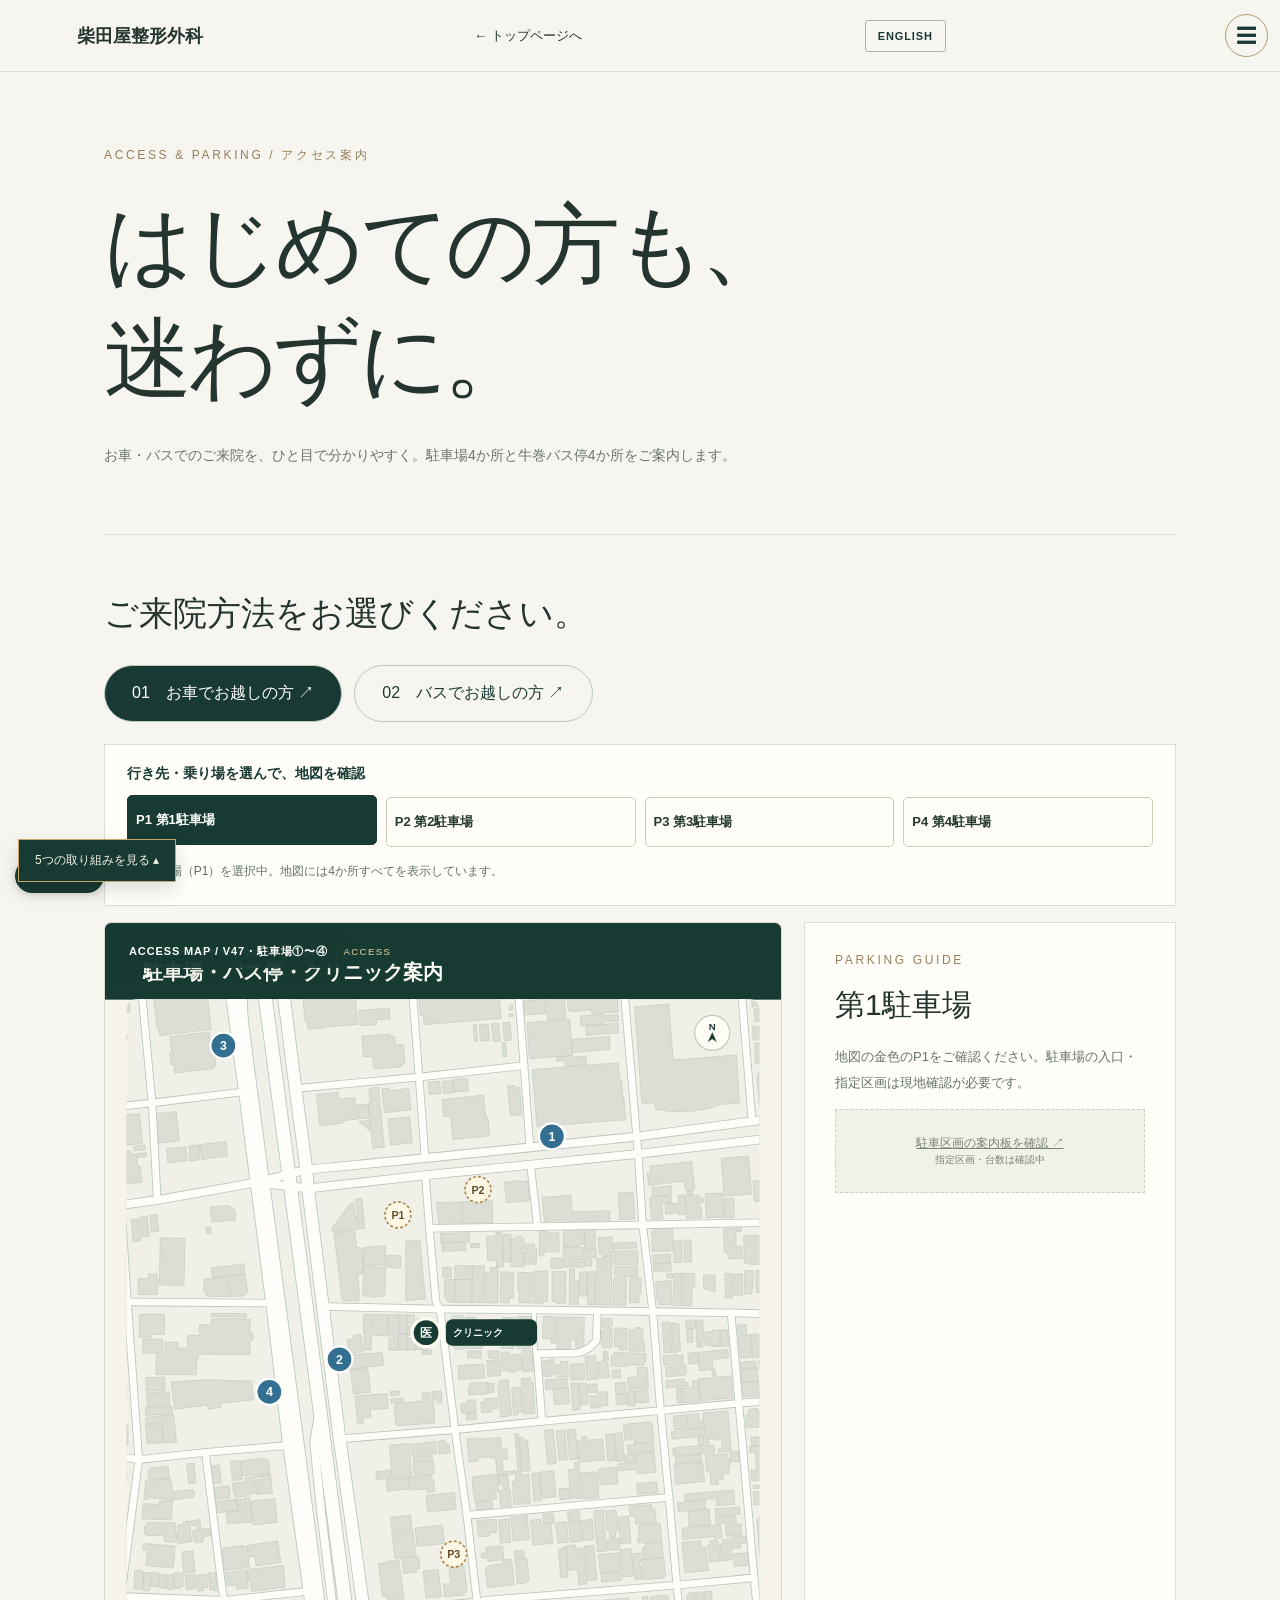
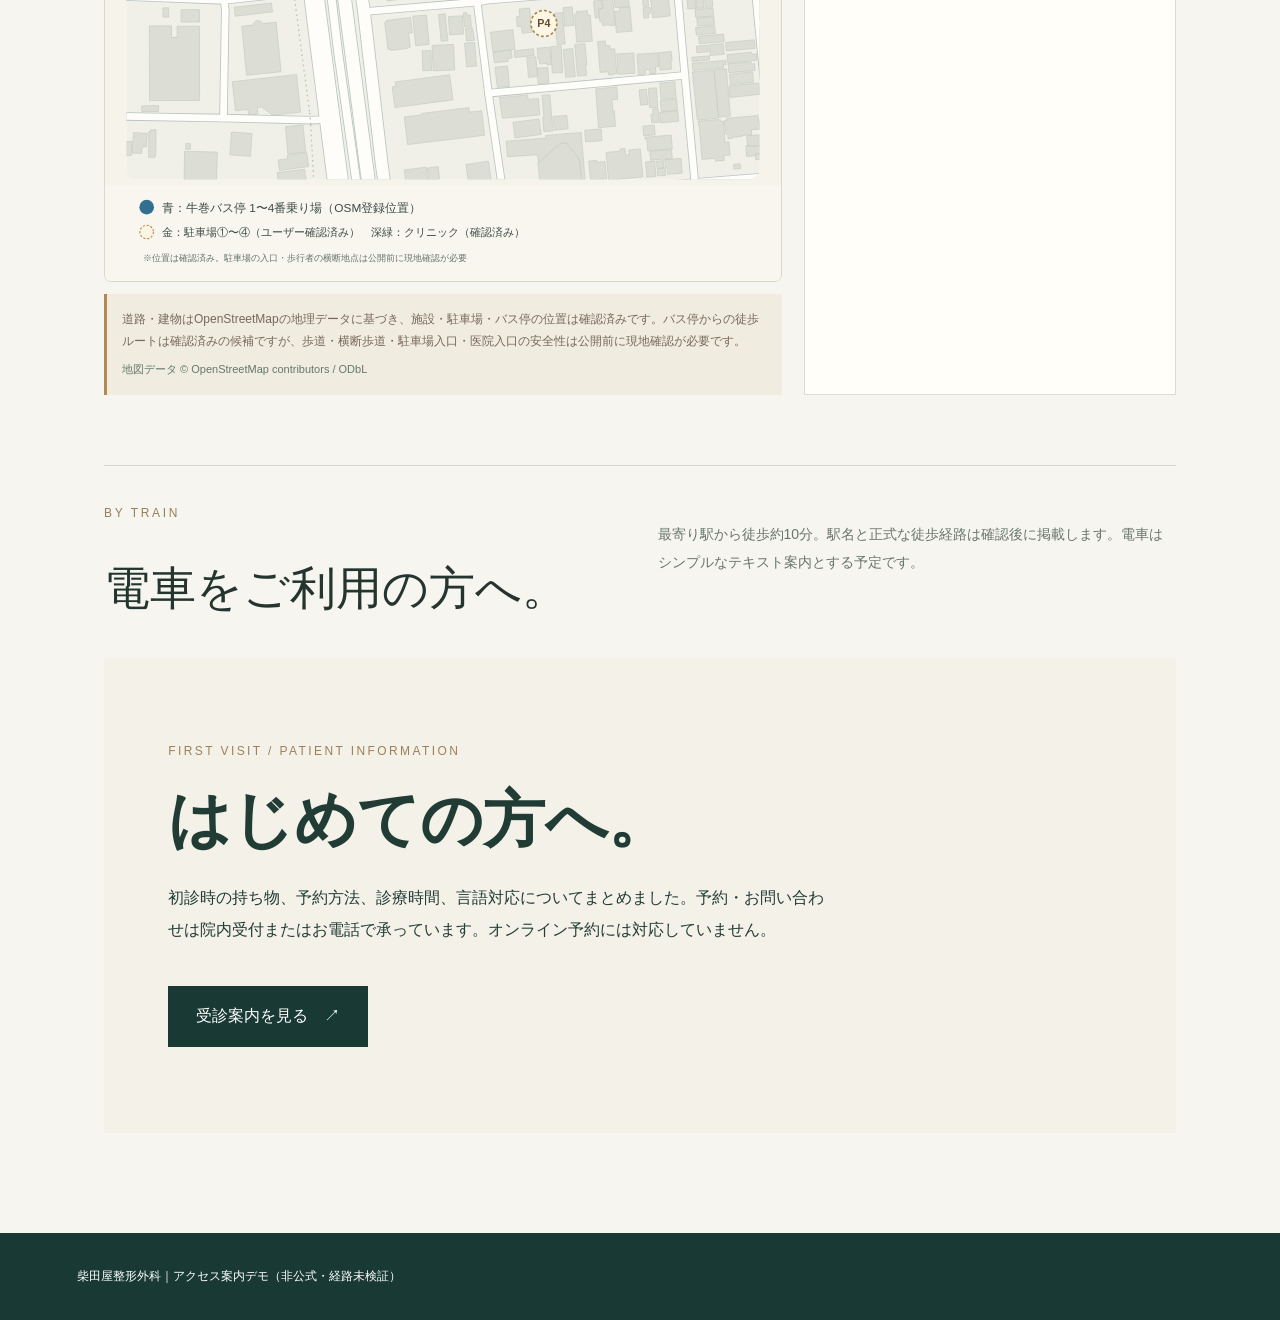
==== commit 985091ca: "Add files via upload" ====
--- a/access.html
+++ b/access.html
@@ -1,6 +1,6 @@
 <!DOCTYPE html>
 
-<html lang="ja"><head><meta charset="utf-8"/><meta content="width=device-width,initial-scale=1" name="viewport"/><title>アクセス・駐車場案内 | 柴田屋整形外科 デモ</title><style>
+<html lang="ja"><head><meta charset="utf-8"/><meta content="width=device-width,initial-scale=1" name="viewport"/><title>アクセス・駐車場案内 V47 | 柴田屋整形外科 デモ</title><style>
 :root{--bg:#f7f5ef;--ink:#193a34;--red:#d94c43}*{box-sizing:border-box}body{margin:0;background:var(--bg);color:#24352f;font-family:-apple-system,BlinkMacSystemFont,'Noto Sans JP',sans-serif}a{color:inherit}header{height:72px;display:flex;align-items:center;justify-content:space-between;padding:0 6%;border-bottom:1px solid #d6dcd3;background:#f7f5ef}header a{text-decoration:none;font-size:13px}.brand{font-weight:700;font-size:18px}main{max-width:1200px;margin:auto;padding:75px 5% 100px}.eyebrow{font-size:12px;letter-spacing:.22em;color:#967f5b}h1{font-size:clamp(42px,7vw,88px);line-height:1.3;letter-spacing:-.05em;font-weight:500;margin:24px 0}.lead{line-height:2;color:#6a766e;font-size:14px}.intro{margin-top:65px;border-top:1px solid #d7dcd5;padding-top:28px}.intro h2{font-size:clamp(22px,3vw,34px);font-weight:500}.tabs{display:flex;flex-wrap:wrap;gap:12px;margin:26px 0 22px}button{cursor:pointer;font:inherit}.tab{border:1px solid #bccac0;border-radius:50px;padding:17px 27px;background:transparent;color:var(--ink)}.tab[aria-pressed=true]{background:var(--ink);color:white}.layout{display:grid;grid-template-columns:minmax(0,1.55fr) minmax(280px,.85fr);gap:22px}.map{position:relative;background:#e8ede5;border:1px solid #cad3c9;overflow:hidden}.map svg{display:block;width:100%;height:auto}.maptag{position:absolute;top:12px;left:12px;background:#fffef2ed;padding:9px 12px;font-size:11px;font-weight:600;z-index:2}.mapnote{font-size:12px;color:#78685b;line-height:1.8;background:#eee9dd;padding:15px;margin-top:12px}.road{fill:none;stroke:#fffdf7;stroke-width:34;stroke-linejoin:round}.roadEdge{fill:none;stroke:#bdc9c0;stroke-width:39;stroke-linejoin:round}.minor{fill:none;stroke:#fffdf7;stroke-width:18;stroke-linejoin:round}.minorEdge{fill:none;stroke:#bdc9c0;stroke-width:22;stroke-linejoin:round}.building{fill:#d2dbd0;stroke:#bac9b9;stroke-width:2}.route{fill:none;stroke:var(--red);stroke-width:9;stroke-linecap:round;stroke-linejoin:round;filter:drop-shadow(0 1px 2px white);pointer-events:none}.route.hide{display:none}.marker{cursor:pointer}.marker circle{stroke:#fff;stroke-width:4}.marker text{fill:#fff;font-weight:700;font-size:15px;text-anchor:middle;dominant-baseline:central;pointer-events:none}.marker.active circle{stroke:#ffd88e;stroke-width:6}.side{background:#fffef9;border:1px solid #d8ded6;padding:30px}.side h3{font-size:30px;font-weight:500;margin:18px 0}.side p{font-size:13px;line-height:2;color:#64736b}.options{display:grid;gap:9px;margin:25px 0}.option{padding:15px;border:1px solid #cbd4cb;background:white;text-align:left;color:#253a30}.option.active{background:#e7f0e8;border-color:#31594b}.replay{border:0;background:var(--ink);color:white;padding:15px 18px;margin-bottom:10px}.status{font-size:12px;color:#607368;min-height:40px;line-height:1.8}.photo{background:#f1f1e9;border:1px dashed #c9d0c7;text-align:center;padding:25px 10px;font-size:12px;color:#78847a}.train{border-top:1px solid #d2d9d0;margin-top:70px;padding-top:40px;display:grid;grid-template-columns:1fr 1fr;gap:35px}.train h2{font-size:clamp(28px,4vw,46px);font-weight:500}.train p{line-height:2;color:#68756d;font-size:14px}footer{background:var(--ink);color:white;padding:35px 6%;font-size:12px}.enter{animation:enter .8s both}@keyframes enter{from{opacity:.3;transform:translateY(22px) scale(.98)}to{opacity:1;transform:none}}@media(max-width:800px){main{padding:55px 5%}.layout,.train{grid-template-columns:1fr}.side{padding:23px}.maptag{font-size:10px}}@media(prefers-reduced-motion:reduce){*,*:before,*:after{animation:none!important;transition:none!important}}
 
 /* V17: route selection never jumps the page */
@@ -50,7 +50,7 @@
 .osm-credit{margin-top:8px;color:#64786c;font-size:11px}
 .mapnote{background:#f0ece0;border-left:3px solid #b18a4e}
 @media(max-width:800px){.map .verified-map{width:100%;height:auto;max-height:none;object-fit:contain}.route-controls .options{grid-template-columns:repeat(4,minmax(0,1fr));gap:6px}.route-controls .option{font-size:12px;min-height:45px;padding:9px 3px}.maptag{max-width:90%}}
-</style><meta name="shibataya-access-build" content="v46-verified-static-map"/></head><body><header><a class="brand" href="index.html">柴田屋整形外科</a><a href="index.html">← トップページへ</a><button aria-label="Switch to English" class="lang-toggle" data-language-toggle="" type="button">ENGLISH</button><details class="v273-menu"><summary aria-label="メニューを開く / Open menu">☰</summary><div class="v273-list"><a data-en="Home" data-ja="トップページ" href="index.html">トップページ</a><a data-en="Clinic &amp; Director" data-ja="クリニック案内・院長紹介" href="clinic.html">クリニック案内・院長紹介</a><a data-en="Five pillars" data-ja="5つの柱" href="index.html#services">5つの柱</a><a data-en="First visit" data-ja="はじめての方へ" href="visit.html">はじめての方へ</a><a data-en="Access &amp; parking" data-ja="アクセス・駐車場" href="access.html">アクセス・駐車場</a><a data-en="Careers / Recruit" data-ja="採用情報・求人" href="recruit.html">採用情報・求人</a></div></details></header><main><div class="eyebrow">ACCESS &amp; PARKING / アクセス案内</div><h1>はじめての方も、<br/>迷わずに。</h1><p class="lead">お車・バスでのご来院を、ひと目で分かりやすく。駐車場4か所と牛巻バス停4か所をご案内します。</p><div class="intro"><h2>ご来院方法をお選びください。</h2><div class="tabs"><button aria-pressed="true" class="tab" id="parkingTab">01　お車でお越しの方 ↗</button><button aria-pressed="false" class="tab" id="busTab">02　バスでお越しの方 ↗</button></div></div><div aria-label="経路の選択" class="route-controls"><div class="route-controls-heading">行き先・乗り場を選んで、地図を確認</div><div aria-label="行き先の選択" class="options" id="options" role="group"></div><p aria-live="polite" class="status" id="status" role="status">第1〜第4駐車場の位置を表示しています。</p></div><div class="layout"><div><div class="map enter"><div class="maptag" id="maptag">ACCESS MAP / V46・確認済み地図</div><img alt="柴田屋整形外科の周辺地図。駐車場P1〜P4、牛巻バス停1〜4、クリニックの位置" class="verified-map" decoding="async" height="1600" id="accessMapImage" src="access_map_map_preview.svg?v=46" width="1200"/></div><div class="mapnote">道路・建物はOpenStreetMapの地理データに基づき、施設・駐車場・バス停の位置は確認済みです。バス停からの徒歩ルートは確認済みの候補ですが、歩道・横断歩道・駐車場入口・医院入口の安全性は公開前に現地確認が必要です。<div class="osm-credit">地図データ © OpenStreetMap contributors / ODbL</div></div></div><aside class="side"><div class="eyebrow" id="modeLabel">PARKING / ACCESS</div><h3 id="title">第1〜第4駐車場</h3><p id="description">金色のP1〜P4が駐車場です。番号を選択すると位置を確認できます。</p><div class="photo" id="photo"><a href="access_reference_parking.jpg" rel="noopener" target="_blank">駐車区画の案内板を確認 ↗</a><br/><small>指定区画・台数は確認中</small></div></aside></div><section class="train"><div><div class="eyebrow">BY TRAIN</div><h2>電車をご利用の方へ。</h2></div><div><p>最寄り駅から徒歩約10分。駅名と正式な徒歩経路は確認後に掲載します。電車はシンプルなテキスト案内とする予定です。</p></div></section><section class="visit-teaser" id="first-visit"><div class="eyebrow">FIRST VISIT / PATIENT INFORMATION</div><h2 data-en="Before your visit." data-ja="はじめての方へ。">はじめての方へ。</h2><p data-en="Find out what to bring, how to book, clinic hours, and language availability. Appointments and inquiries are handled at the reception desk or by phone. Online booking is not available." data-ja="初診時の持ち物、予約方法、診療時間、言語対応についてまとめました。予約・お問い合わせは院内受付またはお電話で承っています。オンライン予約には対応していません。">初診時の持ち物、予約方法、診療時間、言語対応についてまとめました。予約・お問い合わせは院内受付またはお電話で承っています。オンライン予約には対応していません。</p><a data-en="View patient information ↗" data-ja="受診案内を見る　↗" href="visit.html">受診案内を見る　↗</a></section></main><footer>柴田屋整形外科｜アクセス案内デモ（非公式・経路未検証）</footer><script>
+</style><meta name="shibataya-access-build" content="v46-verified-static-map"/></head><body><header><a class="brand" href="index.html">柴田屋整形外科</a><a href="index.html">← トップページへ</a><button aria-label="Switch to English" class="lang-toggle" data-language-toggle="" type="button">ENGLISH</button><details class="v273-menu"><summary aria-label="メニューを開く / Open menu">☰</summary><div class="v273-list"><a data-en="Home" data-ja="トップページ" href="index.html">トップページ</a><a data-en="Clinic &amp; Director" data-ja="クリニック案内・院長紹介" href="clinic.html">クリニック案内・院長紹介</a><a data-en="Five pillars" data-ja="5つの柱" href="index.html#services">5つの柱</a><a data-en="First visit" data-ja="はじめての方へ" href="visit.html">はじめての方へ</a><a data-en="Access &amp; parking" data-ja="アクセス・駐車場" href="access.html">アクセス・駐車場</a><a data-en="Careers / Recruit" data-ja="採用情報・求人" href="recruit.html">採用情報・求人</a></div></details></header><main><div class="eyebrow">ACCESS &amp; PARKING / アクセス案内</div><h1>はじめての方も、<br/>迷わずに。</h1><p class="lead">お車・バスでのご来院を、ひと目で分かりやすく。駐車場4か所と牛巻バス停4か所をご案内します。</p><div class="intro"><h2>ご来院方法をお選びください。</h2><div class="tabs"><button aria-pressed="true" class="tab" id="parkingTab">01　お車でお越しの方 ↗</button><button aria-pressed="false" class="tab" id="busTab">02　バスでお越しの方 ↗</button></div></div><div aria-label="経路の選択" class="route-controls"><div class="route-controls-heading">行き先・乗り場を選んで、地図を確認</div><div aria-label="行き先の選択" class="options" id="options" role="group"></div><p aria-live="polite" class="status" id="status" role="status">第1〜第4駐車場の位置を表示しています。</p></div><div class="layout"><div><div class="map enter"><div class="maptag" id="maptag">ACCESS MAP / V47・画像内蔵版</div><img alt="柴田屋整形外科の周辺地図。駐車場P1〜P4、牛巻バス停1〜4、クリニックの位置" class="verified-map" decoding="async" height="1600" id="accessMapImage" src="[data-uri]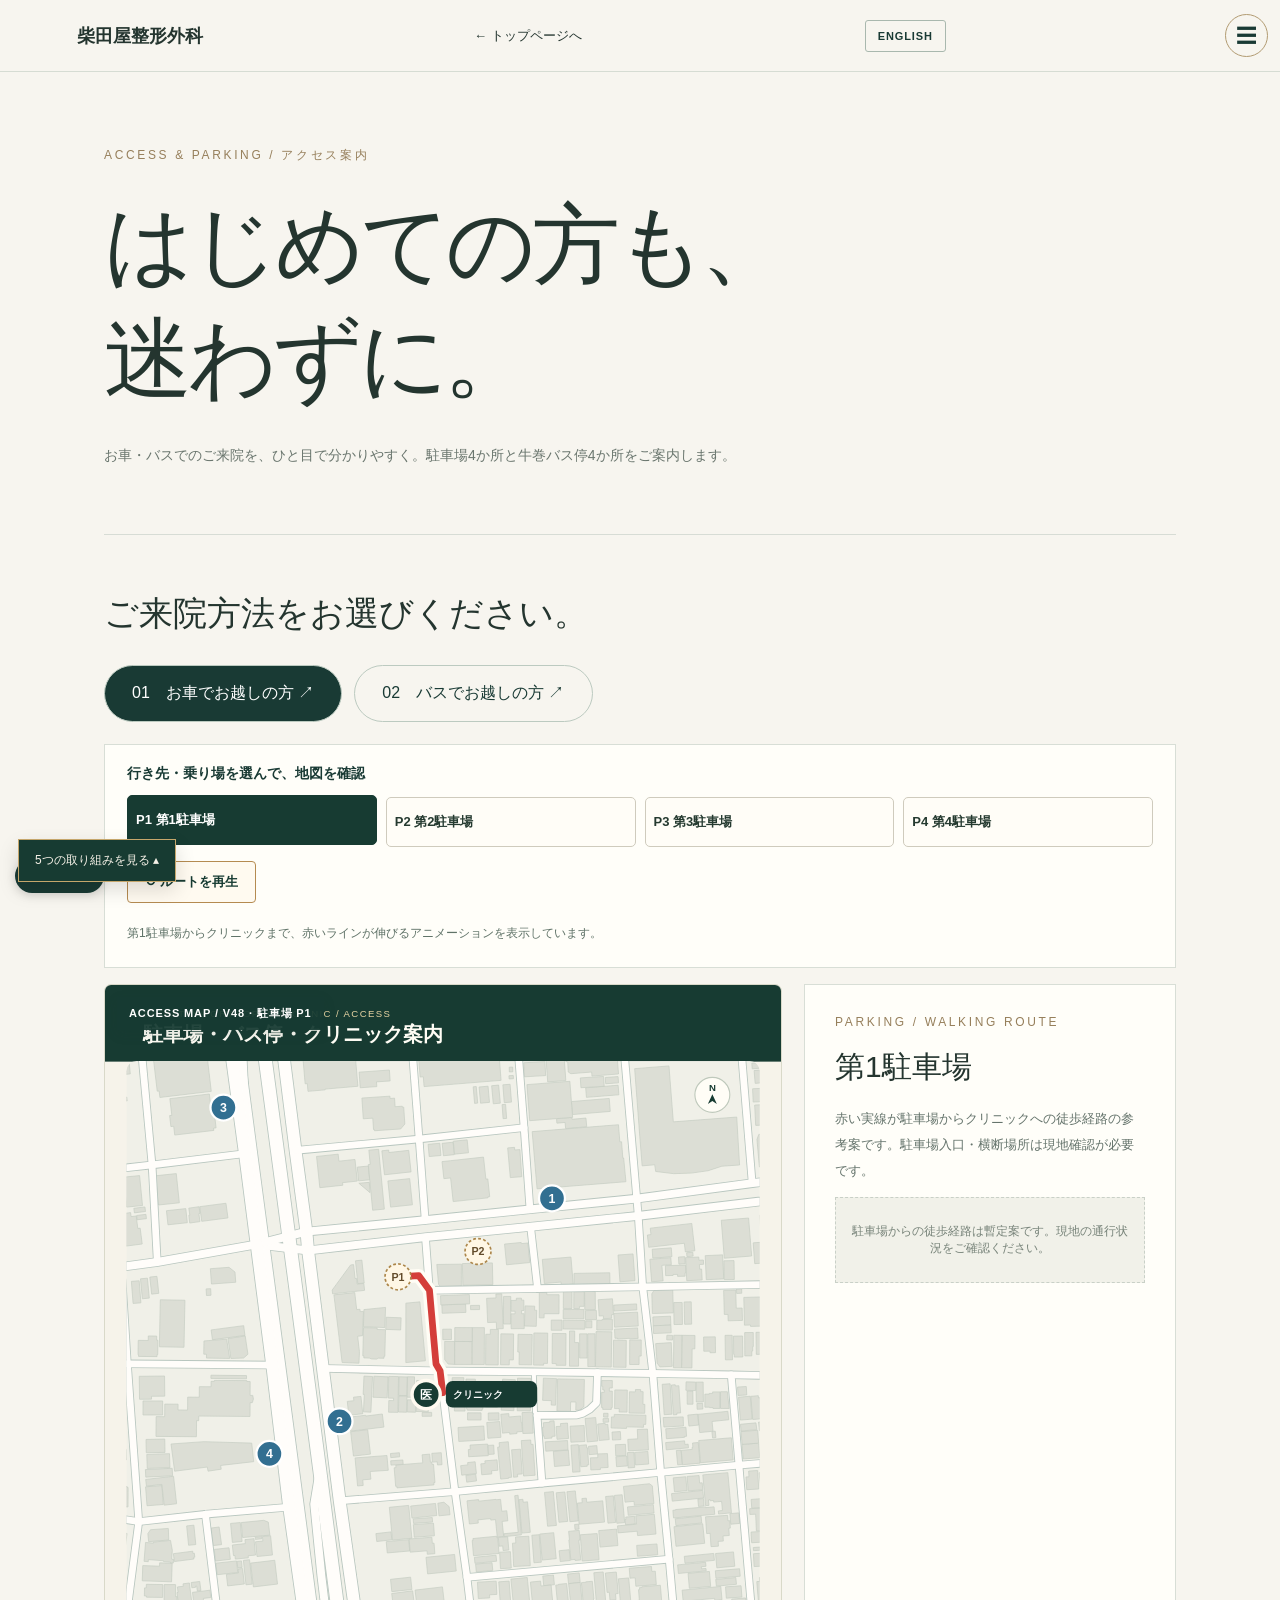
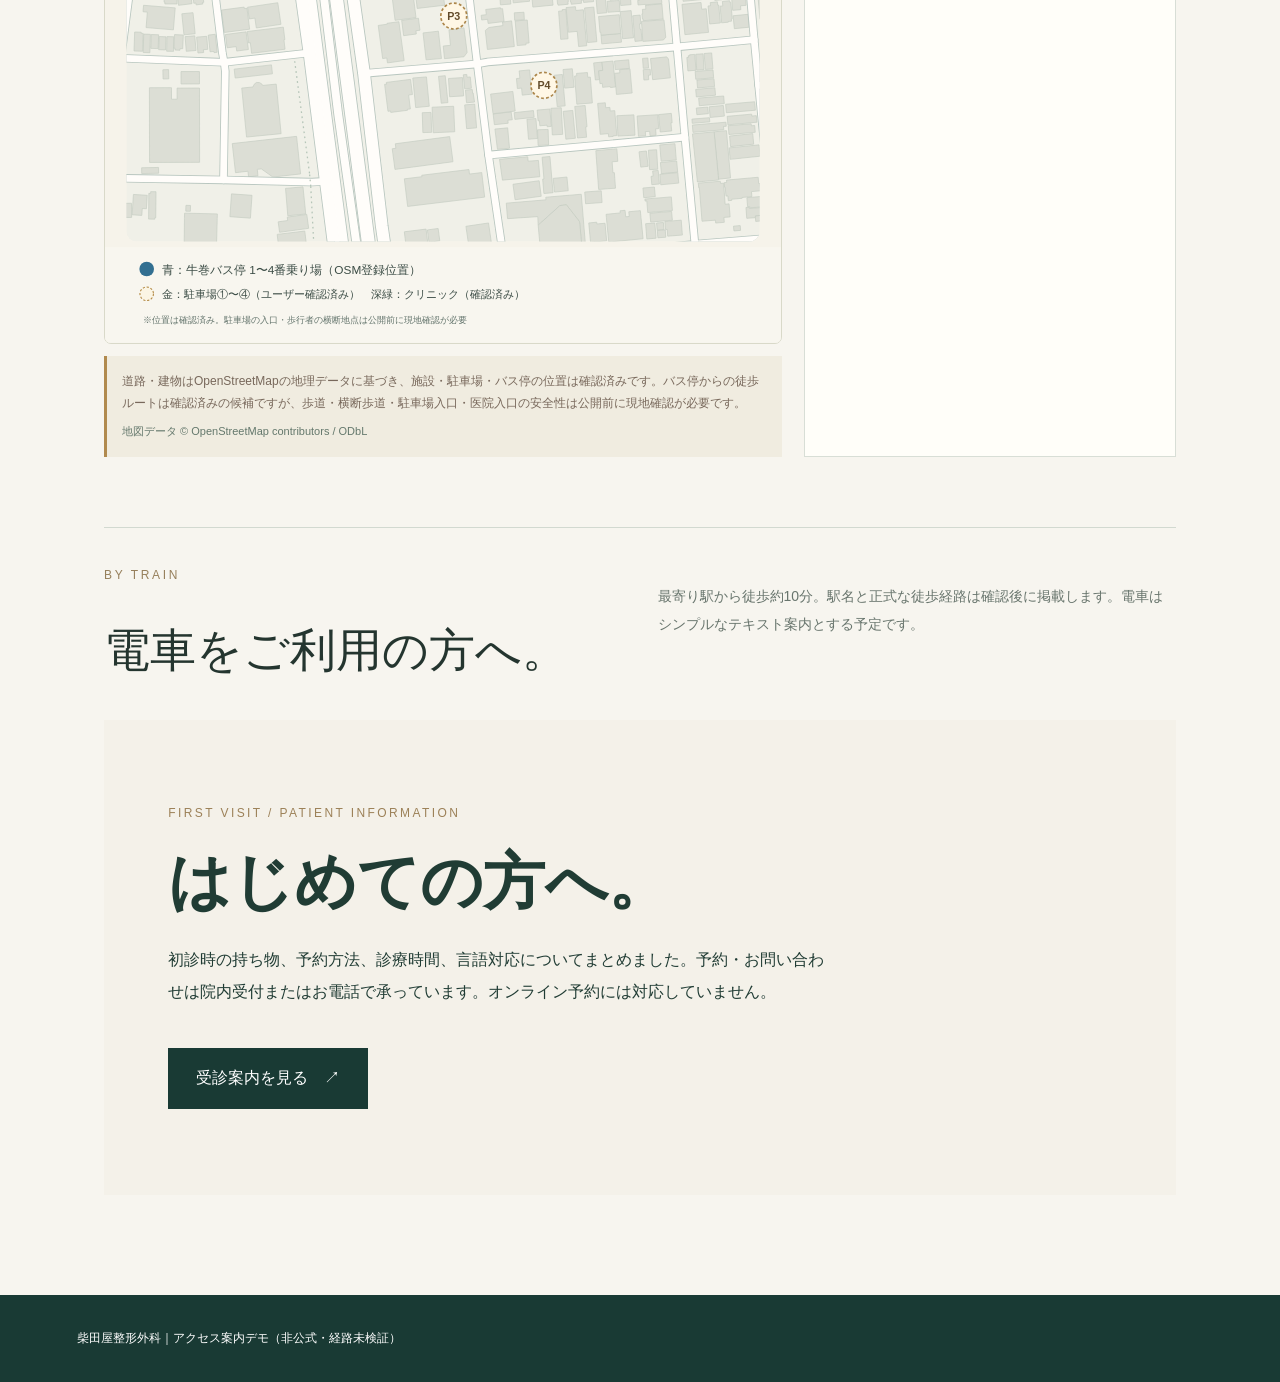
==== commit 5dde9b3d: "Add files via upload" ====
--- a/access.html
+++ b/access.html
@@ -50,7 +50,28 @@
 .osm-credit{margin-top:8px;color:#64786c;font-size:11px}
 .mapnote{background:#f0ece0;border-left:3px solid #b18a4e}
 @media(max-width:800px){.map .verified-map{width:100%;height:auto;max-height:none;object-fit:contain}.route-controls .options{grid-template-columns:repeat(4,minmax(0,1fr));gap:6px}.route-controls .option{font-size:12px;min-height:45px;padding:9px 3px}.maptag{max-width:90%}}
-</style><meta name="shibataya-access-build" content="v46-verified-static-map"/></head><body><header><a class="brand" href="index.html">柴田屋整形外科</a><a href="index.html">← トップページへ</a><button aria-label="Switch to English" class="lang-toggle" data-language-toggle="" type="button">ENGLISH</button><details class="v273-menu"><summary aria-label="メニューを開く / Open menu">☰</summary><div class="v273-list"><a data-en="Home" data-ja="トップページ" href="index.html">トップページ</a><a data-en="Clinic &amp; Director" data-ja="クリニック案内・院長紹介" href="clinic.html">クリニック案内・院長紹介</a><a data-en="Five pillars" data-ja="5つの柱" href="index.html#services">5つの柱</a><a data-en="First visit" data-ja="はじめての方へ" href="visit.html">はじめての方へ</a><a data-en="Access &amp; parking" data-ja="アクセス・駐車場" href="access.html">アクセス・駐車場</a><a data-en="Careers / Recruit" data-ja="採用情報・求人" href="recruit.html">採用情報・求人</a></div></details></header><main><div class="eyebrow">ACCESS &amp; PARKING / アクセス案内</div><h1>はじめての方も、<br/>迷わずに。</h1><p class="lead">お車・バスでのご来院を、ひと目で分かりやすく。駐車場4か所と牛巻バス停4か所をご案内します。</p><div class="intro"><h2>ご来院方法をお選びください。</h2><div class="tabs"><button aria-pressed="true" class="tab" id="parkingTab">01　お車でお越しの方 ↗</button><button aria-pressed="false" class="tab" id="busTab">02　バスでお越しの方 ↗</button></div></div><div aria-label="経路の選択" class="route-controls"><div class="route-controls-heading">行き先・乗り場を選んで、地図を確認</div><div aria-label="行き先の選択" class="options" id="options" role="group"></div><p aria-live="polite" class="status" id="status" role="status">第1〜第4駐車場の位置を表示しています。</p></div><div class="layout"><div><div class="map enter"><div class="maptag" id="maptag">ACCESS MAP / V47・画像内蔵版</div><img alt="柴田屋整形外科の周辺地図。駐車場P1〜P4、牛巻バス停1〜4、クリニックの位置" class="verified-map" decoding="async" height="1600" id="accessMapImage" src="[data-uri]" width="1200"/></div><div class="mapnote">道路・建物はOpenStreetMapの地理データに基づき、施設・駐車場・バス停の位置は確認済みです。バス停からの徒歩ルートは確認済みの候補ですが、歩道・横断歩道・駐車場入口・医院入口の安全性は公開前に現地確認が必要です。<div class="osm-credit">地図データ © OpenStreetMap contributors / ODbL</div></div></div><aside class="side"><div class="eyebrow" id="modeLabel">PARKING / ACCESS</div><h3 id="title">第1〜第4駐車場</h3><p id="description">金色のP1〜P4が駐車場です。番号を選択すると位置を確認できます。</p><div class="photo" id="photo"><a href="[data-uri]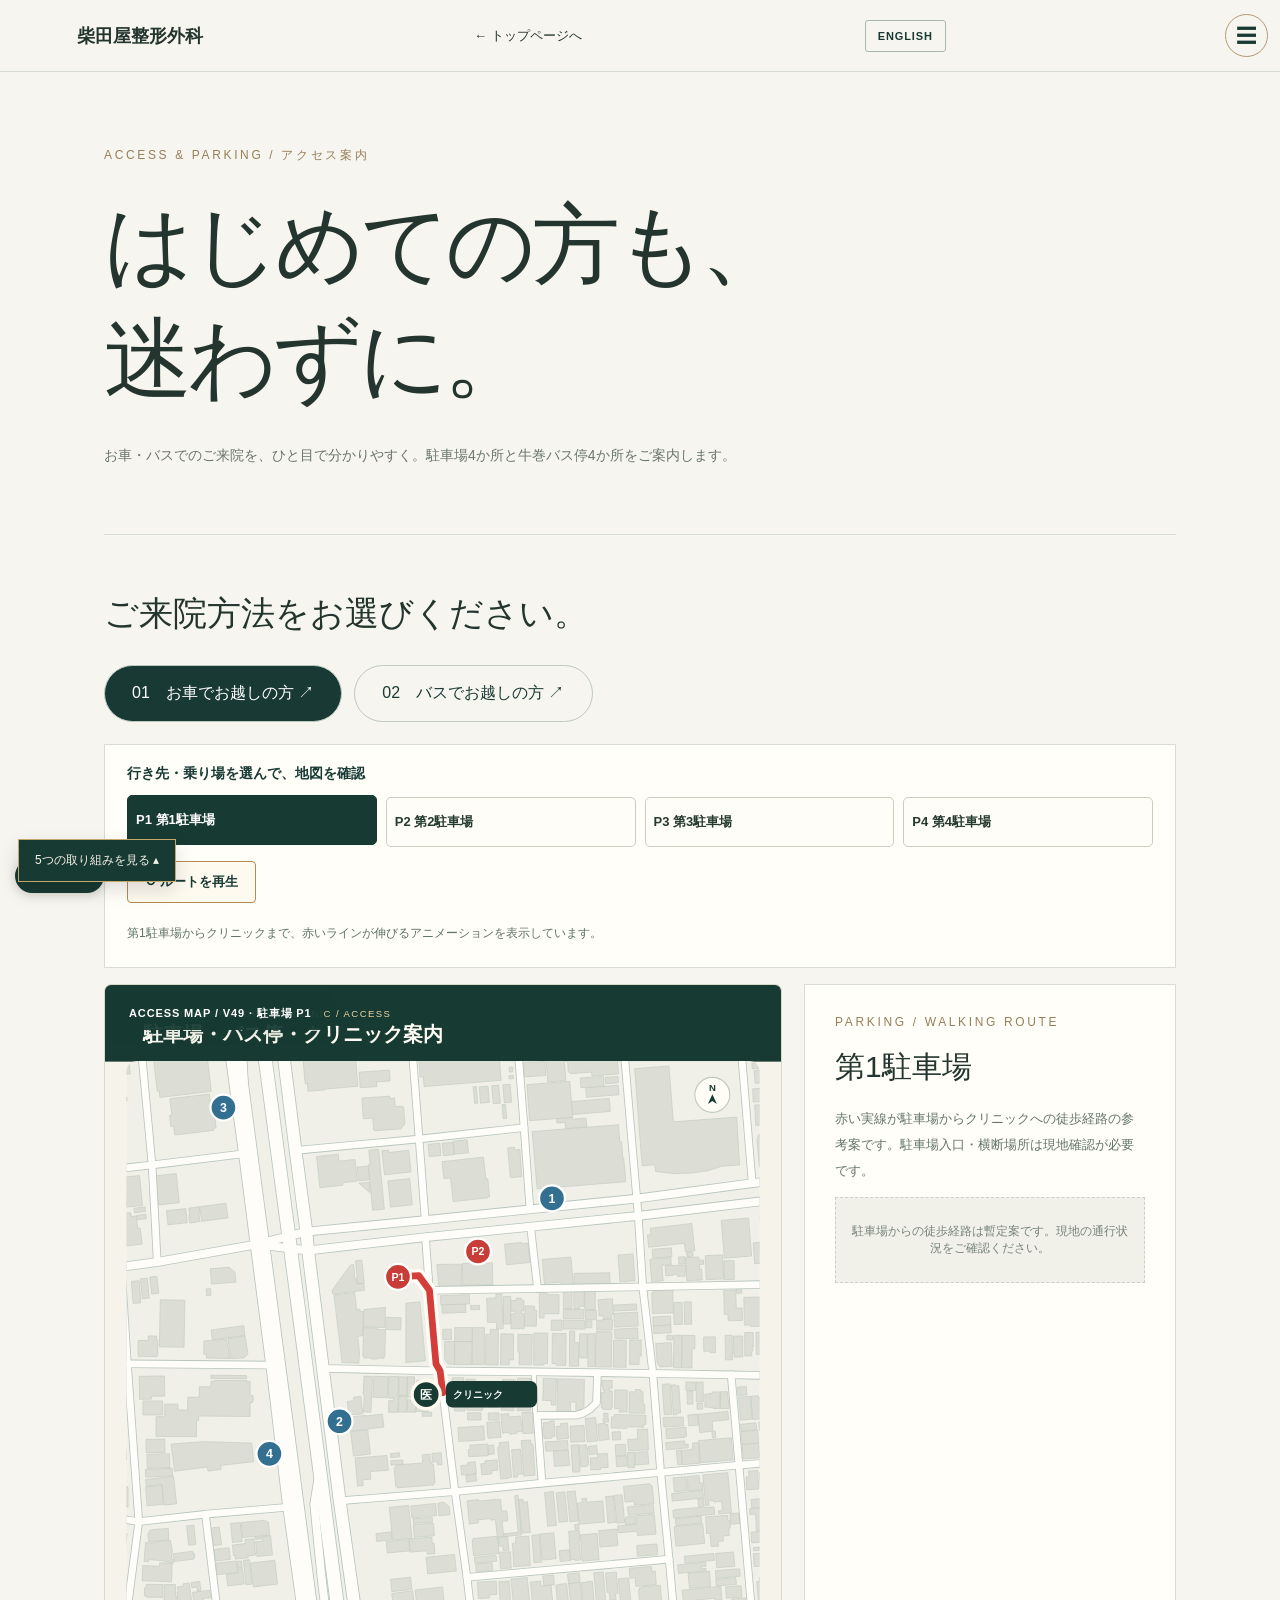
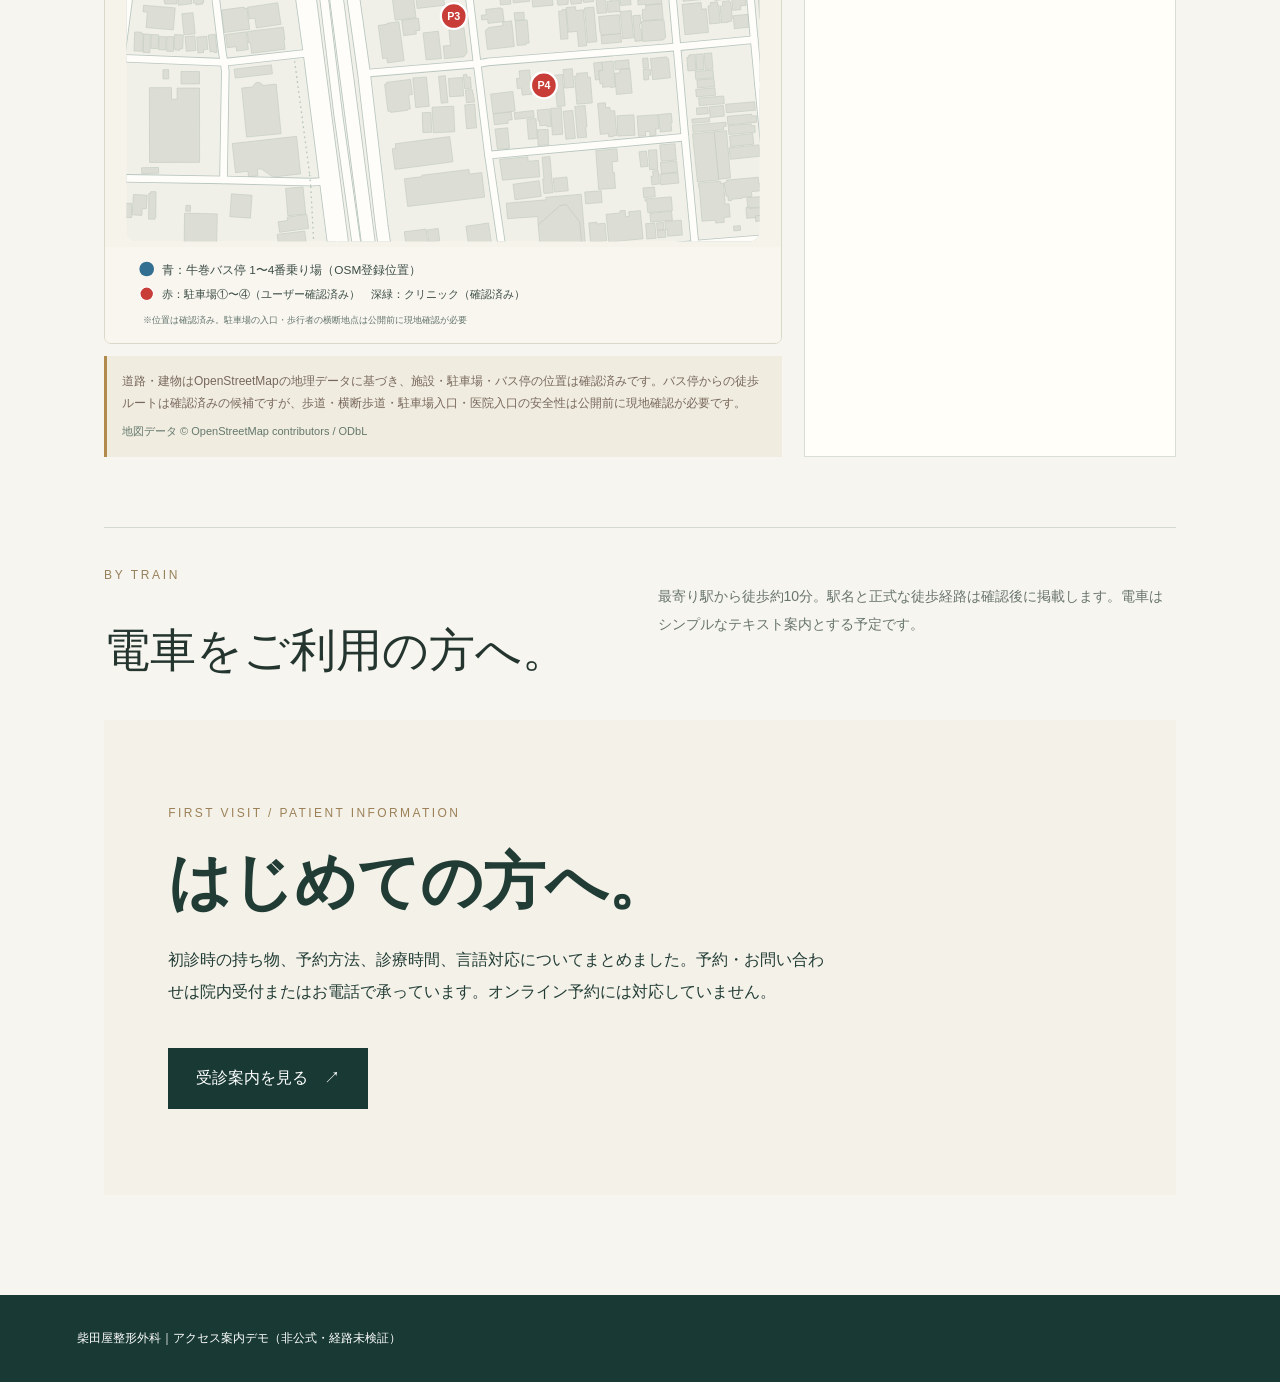
==== commit d6951b00: "Add files via upload" ====
--- a/access.html
+++ b/access.html
@@ -51,7 +51,7 @@
 .mapnote{background:#f0ece0;border-left:3px solid #b18a4e}
 @media(max-width:800px){.map .verified-map{width:100%;height:auto;max-height:none;object-fit:contain}.route-controls .options{grid-template-columns:repeat(4,minmax(0,1fr));gap:6px}.route-controls .option{font-size:12px;min-height:45px;padding:9px 3px}.maptag{max-width:90%}}
 </style><meta name="shibataya-access-build" content="v46-verified-static-map"/><style>
-/* V48: Solid red parking routes, solid blue bus routes, draw-on animation */
+/* V49: P4 follows the northern road; red parking pins and animated red/blue routes */
 .map #accessMapSvg{display:block;width:100%;height:auto;max-height:none!important;overflow:visible}
 .map #interactiveRoutes{pointer-events:none}
 .map .animated-access-route{vector-effect:none;will-change:stroke-dashoffset}
@@ -59,17 +59,17 @@
 .replay-route:active{background:#e9dfca}
 @media(max-width:800px){.map #accessMapSvg{max-height:none!important}.replay-route{width:100%;min-height:44px}}
 @media(prefers-reduced-motion:reduce){.map .animated-access-route{transition:none!important}}
-</style></head><body><header><a class="brand" href="index.html">柴田屋整形外科</a><a href="index.html">← トップページへ</a><button aria-label="Switch to English" class="lang-toggle" data-language-toggle="" type="button">ENGLISH</button><details class="v273-menu"><summary aria-label="メニューを開く / Open menu">☰</summary><div class="v273-list"><a data-en="Home" data-ja="トップページ" href="index.html">トップページ</a><a data-en="Clinic &amp; Director" data-ja="クリニック案内・院長紹介" href="clinic.html">クリニック案内・院長紹介</a><a data-en="Five pillars" data-ja="5つの柱" href="index.html#services">5つの柱</a><a data-en="First visit" data-ja="はじめての方へ" href="visit.html">はじめての方へ</a><a data-en="Access &amp; parking" data-ja="アクセス・駐車場" href="access.html">アクセス・駐車場</a><a data-en="Careers / Recruit" data-ja="採用情報・求人" href="recruit.html">採用情報・求人</a></div></details></header><main><div class="eyebrow">ACCESS &amp; PARKING / アクセス案内</div><h1>はじめての方も、<br/>迷わずに。</h1><p class="lead">お車・バスでのご来院を、ひと目で分かりやすく。駐車場4か所と牛巻バス停4か所をご案内します。</p><div class="intro"><h2>ご来院方法をお選びください。</h2><div class="tabs"><button aria-pressed="true" class="tab" id="parkingTab">01　お車でお越しの方 ↗</button><button aria-pressed="false" class="tab" id="busTab">02　バスでお越しの方 ↗</button></div></div><div aria-label="経路の選択" class="route-controls"><div class="route-controls-heading">行き先・乗り場を選んで、地図を確認</div><div aria-label="行き先の選択" class="options" id="options" role="group"></div><p aria-live="polite" class="status" id="status" role="status">第1〜第4駐車場の位置を表示しています。</p></div><div class="layout"><div><div class="map enter"><div class="maptag" id="maptag">ACCESS MAP / V48・ルートアニメーション版</div><svg xmlns="http://www.w3.org/2000/svg" viewBox="0 0 1200 1700" width="1200" height="1700" id="accessMapSvg" role="img" aria-label="柴田屋整形外科アクセス地図。駐車場からの道順は赤色の実線、バス停からの徒歩ルートは青色の実線でアニメーション表示します。">
+</style></head><body><header><a class="brand" href="index.html">柴田屋整形外科</a><a href="index.html">← トップページへ</a><button aria-label="Switch to English" class="lang-toggle" data-language-toggle="" type="button">ENGLISH</button><details class="v273-menu"><summary aria-label="メニューを開く / Open menu">☰</summary><div class="v273-list"><a data-en="Home" data-ja="トップページ" href="index.html">トップページ</a><a data-en="Clinic &amp; Director" data-ja="クリニック案内・院長紹介" href="clinic.html">クリニック案内・院長紹介</a><a data-en="Five pillars" data-ja="5つの柱" href="index.html#services">5つの柱</a><a data-en="First visit" data-ja="はじめての方へ" href="visit.html">はじめての方へ</a><a data-en="Access &amp; parking" data-ja="アクセス・駐車場" href="access.html">アクセス・駐車場</a><a data-en="Careers / Recruit" data-ja="採用情報・求人" href="recruit.html">採用情報・求人</a></div></details></header><main><div class="eyebrow">ACCESS &amp; PARKING / アクセス案内</div><h1>はじめての方も、<br/>迷わずに。</h1><p class="lead">お車・バスでのご来院を、ひと目で分かりやすく。駐車場4か所と牛巻バス停4か所をご案内します。</p><div class="intro"><h2>ご来院方法をお選びください。</h2><div class="tabs"><button aria-pressed="true" class="tab" id="parkingTab">01　お車でお越しの方 ↗</button><button aria-pressed="false" class="tab" id="busTab">02　バスでお越しの方 ↗</button></div></div><div aria-label="経路の選択" class="route-controls"><div class="route-controls-heading">行き先・乗り場を選んで、地図を確認</div><div aria-label="行き先の選択" class="options" id="options" role="group"></div><p aria-live="polite" class="status" id="status" role="status">第1〜第4駐車場の位置を表示しています。</p></div><div class="layout"><div><div class="map enter"><div class="maptag" id="maptag">ACCESS MAP / V49・ルートアニメーション版</div><svg xmlns="http://www.w3.org/2000/svg" viewBox="0 0 1200 1700" width="1200" height="1700" id="accessMapSvg" role="img" aria-label="柴田屋整形外科アクセス地図。駐車場からの道順は赤色の実線、バス停からの徒歩ルートは青色の実線でアニメーション表示します。">
 <rect width="1200" height="1700" fill="#f6f3ea"/><rect width="1200" height="136" fill="#173b32"/>
 <text x="68" y="56" fill="#e8d5a4" font-size="17" font-family="Noto Sans CJK JP,sans-serif" letter-spacing="2.5">SHIBATAYA ORTHOPEDIC CLINIC  /  ACCESS</text>
 <text x="68" y="99" fill="#fffdf5" font-size="35" font-family="Noto Sans CJK JP,sans-serif" font-weight="700">駐車場・バス停・クリニック案内</text>
 <defs><clipPath id="clip"><rect x="38" y="135" width="1124" height="1385" rx="18"/></clipPath></defs>
 <g clip-path="url(#clip)"><rect x="38" y="135" width="1124" height="1385" fill="#f0f0e8"/>
 <g id="parks"><polygon points="-99.96,108.21 14.24,99.40 37.41,84.26 23.03,-77.10 -115.95,-68.29 -99.96,108.21" fill="#dce7d7"/><polygon points="1309.60,1187.45 1355.64,1193.13 1346.95,1263.65 1300.91,1257.97 1309.60,1187.45" fill="#dce7d7"/></g><g id="buildings"><polygon points="-19.02,1732.33 -24.53,1732.51 -24.98,1719.99 -44.96,1720.75 -44.51,1732.33 -136.29,1735.83 -136.88,1720.24 -157.10,1721.01 -156.59,1733.97 -249.65,1727.71 -250.10,1715.87 -269.75,1716.64 -269.27,1729.13 -274.75,1729.35 -273.20,1770.45 -155.76,1778.86 -139.92,1778.24 -17.44,1773.54 -19.02,1732.33" fill="#dcded5" stroke="#c5cdc2" stroke-width="1.2" stroke-linejoin="round"/><polygon points="1462.01,1386.02 1463.67,1406.77 1502.09,1403.64 1498.13,1354.53 1465.34,1357.18 1464.24,1343.50 1470.55,1342.99 1469.36,1328.39 1445.93,1330.32 1446.79,1340.77 1409.87,1343.75 1408.70,1329.44 1400.34,1330.13 1401.44,1343.90 1388.55,1344.92 1383.51,1392.43 1462.01,1386.02" fill="#dcded5" stroke="#c5cdc2" stroke-width="1.2" stroke-linejoin="round"/><polygon points="1255.74,1403.57 1260.11,1445.98 1309.63,1441.91 1307.82,1406.01 1296.74,1399.64 1255.74,1403.57" fill="#dcded5" stroke="#c5cdc2" stroke-width="1.2" stroke-linejoin="round"/><polygon points="4.89,-153.67 -3.77,-152.87 -1.96,-132.40 -118.78,-122.10 -115.95,-89.77 2.75,-100.26 0.45,-126.58 4.47,-126.94 3.79,-134.73 6.50,-134.99 4.89,-153.67" fill="#dcded5" stroke="#c5cdc2" stroke-width="1.2" stroke-linejoin="round"/><polygon points="142.02,-139.76 140.44,-151.52 143.83,-151.99 139.04,-187.42 79.40,-179.26 83.30,-150.43 70.88,-148.72 73.38,-130.37 142.02,-139.76" fill="#dcded5" stroke="#c5cdc2" stroke-width="1.2" stroke-linejoin="round"/><polygon points="381.31,359.79 422.11,355.42 421.60,350.84 447.75,348.03 443.70,309.62 415.17,312.68 413.86,300.23 375.45,304.31 381.31,359.79" fill="#dcded5" stroke="#c5cdc2" stroke-width="1.2" stroke-linejoin="round"/><polygon points="1000.42,1571.74 1002.54,1595.33 1034.87,1592.20 1032.79,1569.44 1000.42,1571.74" fill="#dcded5" stroke="#c5cdc2" stroke-width="1.2" stroke-linejoin="round"/><polygon points="980.59,1611.20 981.78,1624.38 1005.13,1622.16 1010.64,1680.23 1042.94,1677.21 1036.16,1605.78 998.84,1609.35 980.59,1611.20" fill="#dcded5" stroke="#c5cdc2" stroke-width="1.2" stroke-linejoin="round"/><polygon points="1032.79,1569.44 1031.81,1558.19 1026.39,1553.28 998.99,1555.72 1000.42,1571.74 1032.79,1569.44" fill="#dcded5" stroke="#c5cdc2" stroke-width="1.2" stroke-linejoin="round"/><polygon points="997.59,1595.80 998.84,1609.35 1036.16,1605.78 1034.87,1592.20 1002.54,1595.33 997.59,1595.80" fill="#dcded5" stroke="#c5cdc2" stroke-width="1.2" stroke-linejoin="round"/><polygon points="1396.32,1528.74 1399.03,1560.49 1434.16,1557.46 1434.43,1560.41 1445.81,1559.43 1443.31,1530.52 1442.83,1524.77 1430.14,1525.86 1396.32,1528.74" fill="#dcded5" stroke="#c5cdc2" stroke-width="1.2" stroke-linejoin="round"/><polygon points="239.33,1617.90 206.37,1616.92 205.33,1651.07 210.98,1651.21 235.52,1651.98 238.29,1652.05 239.33,1617.90" fill="#dcded5" stroke="#c5cdc2" stroke-width="1.2" stroke-linejoin="round"/><polygon points="109.59,1624.35 89.91,1623.84 89.49,1639.53 109.17,1640.04 109.59,1624.35" fill="#dcded5" stroke="#c5cdc2" stroke-width="1.2" stroke-linejoin="round"/><polygon points="140.86,1619.69 109.74,1618.85 109.59,1624.35 109.17,1640.04 108.82,1652.93 139.96,1653.76 140.86,1619.69" fill="#dcded5" stroke="#c5cdc2" stroke-width="1.2" stroke-linejoin="round"/><polygon points="235.52,1651.98 210.98,1651.21 210.51,1666.61 235.07,1667.34 235.52,1651.98" fill="#dcded5" stroke="#c5cdc2" stroke-width="1.2" stroke-linejoin="round"/><polygon points="1154.16,1474.60 1154.40,1477.91 1154.91,1484.50 1171.97,1483.23 1171.26,1473.36 1154.16,1474.60" fill="#dcded5" stroke="#c5cdc2" stroke-width="1.2" stroke-linejoin="round"/><polygon points="1139.01,1479.04 1154.40,1477.91 1154.16,1474.60 1171.26,1473.36 1170.24,1459.53 1143.53,1461.46 1143.38,1459.35 1137.61,1459.78 1139.01,1479.04" fill="#dcded5" stroke="#c5cdc2" stroke-width="1.2" stroke-linejoin="round"/><polygon points="877.74,1232.74 876.19,1217.38 883.51,1216.61 882.03,1201.80 867.29,1203.25 870.32,1233.51 877.74,1232.74" fill="#dcded5" stroke="#c5cdc2" stroke-width="1.2" stroke-linejoin="round"/><polygon points="901.53,1199.83 882.03,1201.80 883.51,1216.61 876.19,1217.38 877.74,1232.74 878.48,1240.02 882.59,1239.59 883.28,1246.58 896.80,1245.23 896.94,1246.87 906.18,1245.96 901.53,1199.83" fill="#dcded5" stroke="#c5cdc2" stroke-width="1.2" stroke-linejoin="round"/><polygon points="581.95,1591.14 566.35,1592.12 568.58,1627.99 584.19,1627.00 581.95,1591.14" fill="#dcded5" stroke="#c5cdc2" stroke-width="1.2" stroke-linejoin="round"/><polygon points="602.53,1589.87 581.95,1591.14 584.19,1627.00 604.76,1625.73 602.53,1589.87" fill="#dcded5" stroke="#c5cdc2" stroke-width="1.2" stroke-linejoin="round"/><polygon points="64.39,1715.69 41.55,1715.15 41.49,1718.24 41.25,1728.11 64.09,1728.65 64.39,1715.69" fill="#dcded5" stroke="#c5cdc2" stroke-width="1.2" stroke-linejoin="round"/><polygon points="41.25,1728.11 41.49,1718.24 38.39,1718.17 10.73,1717.55 9.95,1751.23 40.68,1751.95 41.25,1728.11" fill="#dcded5" stroke="#c5cdc2" stroke-width="1.2" stroke-linejoin="round"/><polygon points="59.80,1599.81 10.37,1598.68 9.98,1615.61 12.57,1615.68 10.61,1700.87 8.97,1700.84 8.58,1717.48 10.73,1717.55 38.39,1718.17 40.54,1625.73 59.18,1626.17 59.80,1599.81" fill="#dcded5" stroke="#c5cdc2" stroke-width="1.2" stroke-linejoin="round"/><polygon points="9.42,1236.68 -24.08,1232.56 -25.60,1244.94 7.90,1249.05 9.42,1236.68" fill="#dcded5" stroke="#c5cdc2" stroke-width="1.2" stroke-linejoin="round"/><polygon points="1310.97,1730.66 1312.61,1749.41 1330.84,1747.80 1329.17,1729.02 1310.97,1730.66" fill="#dcded5" stroke="#c5cdc2" stroke-width="1.2" stroke-linejoin="round"/><polygon points="916.75,1166.34 915.41,1151.01 880.36,1154.03 881.67,1169.39 916.75,1166.34" fill="#dcded5" stroke="#c5cdc2" stroke-width="1.2" stroke-linejoin="round"/><polygon points="1393.19,1686.86 1361.80,1689.44 1362.97,1703.50 1366.18,1703.20 1366.39,1705.43 1376.07,1704.66 1376.52,1710.70 1395.01,1709.21 1393.19,1686.86" fill="#dcded5" stroke="#c5cdc2" stroke-width="1.2" stroke-linejoin="round"/><polygon points="1141.78,1716.86 1139.57,1688.75 1093.18,1692.39 1093.03,1690.39 1083.92,1691.15 1086.27,1721.34 1141.78,1716.86" fill="#dcded5" stroke="#c5cdc2" stroke-width="1.2" stroke-linejoin="round"/><polygon points="981.84,1394.07 972.01,1394.98 972.85,1404.19 969.18,1404.52 970.52,1419.33 984.01,1418.10 981.84,1394.07" fill="#dcded5" stroke="#c5cdc2" stroke-width="1.2" stroke-linejoin="round"/><polygon points="-132.83,1276.32 -164.25,1272.32 -163.92,1269.73 -179.25,1267.80 -179.08,1266.35 -191.26,1264.78 -193.52,1282.80 -181.64,1284.33 -183.22,1296.78 -173.95,1297.91 -173.51,1294.60 -135.75,1299.44 -132.83,1276.32" fill="#dcded5" stroke="#c5cdc2" stroke-width="1.2" stroke-linejoin="round"/><polygon points="1205.80,1307.34 1205.53,1304.79 1215.30,1303.85 1213.78,1288.45 1190.14,1290.78 1190.85,1298.31 1179.18,1299.48 1180.19,1309.89 1205.80,1307.34" fill="#dcded5" stroke="#c5cdc2" stroke-width="1.2" stroke-linejoin="round"/><polygon points="714.11,1739.65 710.42,1712.49 677.72,1716.97 681.41,1744.16 714.11,1739.65" fill="#dcded5" stroke="#c5cdc2" stroke-width="1.2" stroke-linejoin="round"/><polygon points="1164.11,1744.56 1163.31,1735.75 1143.95,1737.57 1144.78,1746.38 1164.11,1744.56" fill="#dcded5" stroke="#c5cdc2" stroke-width="1.2" stroke-linejoin="round"/><polygon points="567.87,1627.29 563.11,1594.31 549.14,1596.35 542.92,1604.14 546.70,1630.35 567.87,1627.29" fill="#dcded5" stroke="#c5cdc2" stroke-width="1.2" stroke-linejoin="round"/><polygon points="-110.86,1406.99 -117.29,1452.79 -106.15,1454.36 -107.73,1465.68 -79.77,1469.65 -73.93,1428.00 -75.09,1427.85 -72.74,1411.00 -99.45,1407.25 -99.66,1408.59 -110.86,1406.99" fill="#dcded5" stroke="#c5cdc2" stroke-width="1.2" stroke-linejoin="round"/><polygon points="1091.04,1547.05 1093.06,1567.51 1109.62,1565.91 1107.59,1545.38 1091.04,1547.05" fill="#dcded5" stroke="#c5cdc2" stroke-width="1.2" stroke-linejoin="round"/><polygon points="975.56,1703.39 957.84,1704.59 960.58,1746.75 975.68,1745.77 985.21,1745.11 986.75,1768.92 997.21,1768.27 996.70,1760.51 1002.42,1760.15 999.59,1716.35 976.57,1717.88 975.91,1707.65 981.84,1707.25 981.57,1703.02 975.56,1703.39" fill="#dcded5" stroke="#c5cdc2" stroke-width="1.2" stroke-linejoin="round"/><polygon points="-159.48,1241.59 -152.13,1242.39 -152.51,1245.92 -136.11,1247.67 -134.83,1235.87 -123.84,1237.00 -121.69,1216.65 -156.44,1212.94 -159.48,1241.59" fill="#dcded5" stroke="#c5cdc2" stroke-width="1.2" stroke-linejoin="round"/><polygon points="1200.08,1550.36 1199.49,1541.26 1195.14,1541.52 1194.84,1536.86 1187.07,1537.33 1187.87,1551.09 1200.08,1550.36" fill="#dcded5" stroke="#c5cdc2" stroke-width="1.2" stroke-linejoin="round"/><polygon points="992.08,1499.25 991.10,1486.47 978.98,1487.34 979.96,1500.16 992.08,1499.25" fill="#dcded5" stroke="#c5cdc2" stroke-width="1.2" stroke-linejoin="round"/><polygon points="1371.18,1521.82 1362.58,1522.59 1366.63,1567.84 1397.00,1565.07 1394.29,1534.89 1372.52,1536.86 1371.18,1521.82" fill="#dcded5" stroke="#c5cdc2" stroke-width="1.2" stroke-linejoin="round"/><polygon points="1151.31,1347.39 1149.67,1328.64 1108.54,1333.08 1110.18,1351.80 1151.31,1347.39" fill="#dcded5" stroke="#c5cdc2" stroke-width="1.2" stroke-linejoin="round"/><polygon points="851.44,1432.37 852.99,1453.19 882.26,1451.04 880.74,1430.18 851.44,1432.37" fill="#dcded5" stroke="#c5cdc2" stroke-width="1.2" stroke-linejoin="round"/><polygon points="645.59,1527.57 685.70,1521.60 680.70,1487.31 640.56,1493.24 645.59,1527.57" fill="#dcded5" stroke="#c5cdc2" stroke-width="1.2" stroke-linejoin="round"/><polygon points="1182.30,1354.89 1184.24,1376.26 1202.46,1374.62 1203.06,1381.32 1219.94,1379.79 1217.41,1351.72 1182.30,1354.89" fill="#dcded5" stroke="#c5cdc2" stroke-width="1.2" stroke-linejoin="round"/><polygon points="534.94,1528.23 537.53,1549.86 542.74,1553.10 584.04,1548.14 581.03,1522.73 534.94,1528.23" fill="#dcded5" stroke="#c5cdc2" stroke-width="1.2" stroke-linejoin="round"/><polygon points="1207.53,1604.36 1191.71,1605.74 1196.69,1662.28 1227.03,1659.59 1223.43,1618.78 1216.28,1619.43 1215.72,1612.99 1208.33,1613.64 1207.53,1604.36" fill="#dcded5" stroke="#c5cdc2" stroke-width="1.2" stroke-linejoin="round"/><polygon points="688.89,1293.84 691.12,1312.84 715.60,1310.29 715.03,1304.90 722.92,1304.07 720.81,1290.01 688.89,1293.84" fill="#dcded5" stroke="#c5cdc2" stroke-width="1.2" stroke-linejoin="round"/><polygon points="296.71,1755.74 293.97,1732.37 286.86,1733.24 289.63,1756.58 296.71,1755.74" fill="#dcded5" stroke="#c5cdc2" stroke-width="1.2" stroke-linejoin="round"/><polygon points="572.78,1521.68 569.86,1498.16 531.21,1502.96 534.13,1526.48 572.78,1521.68" fill="#dcded5" stroke="#c5cdc2" stroke-width="1.2" stroke-linejoin="round"/><polygon points="1005.16,1441.00 958.26,1444.82 958.58,1448.46 961.65,1448.20 963.32,1468.81 1007.09,1465.28 1005.16,1441.00" fill="#dcded5" stroke="#c5cdc2" stroke-width="1.2" stroke-linejoin="round"/><polygon points="1231.11,1601.59 1253.77,1599.37 1251.36,1574.50 1228.73,1576.69 1231.11,1601.59" fill="#dcded5" stroke="#c5cdc2" stroke-width="1.2" stroke-linejoin="round"/><polygon points="156.22,1114.02 136.33,1116.02 140.11,1153.41 160.00,1151.41 156.22,1114.02" fill="#dcded5" stroke="#c5cdc2" stroke-width="1.2" stroke-linejoin="round"/><polygon points="1080.29,1229.65 1079.15,1215.74 1047.41,1218.40 1048.54,1232.27 1080.29,1229.65" fill="#dcded5" stroke="#c5cdc2" stroke-width="1.2" stroke-linejoin="round"/><polygon points="324.41,1474.56 356.30,1471.36 351.42,1423.16 320.39,1425.92 324.41,1474.56" fill="#dcded5" stroke="#c5cdc2" stroke-width="1.2" stroke-linejoin="round"/><polygon points="1098.30,1321.80 1097.80,1316.01 1102.74,1315.61 1102.11,1308.43 1042.47,1313.57 1043.57,1326.49 1098.30,1321.80" fill="#dcded5" stroke="#c5cdc2" stroke-width="1.2" stroke-linejoin="round"/><polygon points="360.26,1524.15 308.33,1530.45 302.10,1531.14 303.15,1560.01 361.69,1560.23 360.26,1524.15" fill="#dcded5" stroke="#c5cdc2" stroke-width="1.2" stroke-linejoin="round"/><polygon points="606.04,1755.23 605.15,1748.53 591.01,1750.43 591.87,1757.12 606.04,1755.23" fill="#dcded5" stroke="#c5cdc2" stroke-width="1.2" stroke-linejoin="round"/><polygon points="1139.87,1772.16 1137.91,1751.48 1141.96,1751.08 1139.54,1726.03 1137.10,1726.25 1136.95,1724.69 1095.95,1728.65 1100.48,1775.98 1139.87,1772.16" fill="#dcded5" stroke="#c5cdc2" stroke-width="1.2" stroke-linejoin="round"/><polygon points="-169.58,1230.85 -164.57,1202.45 -202.63,1195.72 -203.32,1199.58 -212.93,1197.90 -217.91,1226.26 -202.99,1228.92 -202.30,1225.02 -169.58,1230.85" fill="#dcded5" stroke="#c5cdc2" stroke-width="1.2" stroke-linejoin="round"/><polygon points="960.49,1750.86 958.85,1731.35 943.43,1732.66 945.06,1752.17 960.49,1750.86" fill="#dcded5" stroke="#c5cdc2" stroke-width="1.2" stroke-linejoin="round"/><polygon points="795.40,1408.16 797.78,1432.44 822.23,1430.04 819.85,1405.75 795.40,1408.16" fill="#dcded5" stroke="#c5cdc2" stroke-width="1.2" stroke-linejoin="round"/><polygon points="1063.19,1215.23 1061.47,1187.09 1048.51,1187.85 1050.24,1216.07 1063.19,1215.23" fill="#dcded5" stroke="#c5cdc2" stroke-width="1.2" stroke-linejoin="round"/><polygon points="1375.98,1296.06 1290.78,1290.60 1289.03,1300.57 1275.66,1299.04 1262.85,1307.23 1259.10,1366.80 1271.43,1375.43 1293.49,1377.43 1293.26,1387.69 1370.80,1390.93 1371.04,1381.87 1375.09,1382.23 1379.25,1304.28 1375.15,1303.96 1375.98,1296.06" fill="#dcded5" stroke="#c5cdc2" stroke-width="1.2" stroke-linejoin="round"/><polygon points="1219.62,1331.08 1218.04,1311.57 1183.91,1314.26 1185.46,1333.81 1219.62,1331.08" fill="#dcded5" stroke="#c5cdc2" stroke-width="1.2" stroke-linejoin="round"/><polygon points="1231.80,1728.51 1228.16,1693.45 1214.14,1694.90 1217.80,1730.00 1231.80,1728.51" fill="#dcded5" stroke="#c5cdc2" stroke-width="1.2" stroke-linejoin="round"/><polygon points="10.88,1196.66 10.10,1196.59 10.55,1193.31 8.32,1193.02 8.52,1191.71 -18.42,1188.03 -20.27,1201.54 9.66,1205.66 10.88,1196.66" fill="#dcded5" stroke="#c5cdc2" stroke-width="1.2" stroke-linejoin="round"/><polygon points="1081.92,1245.27 1080.85,1231.29 1050.57,1233.62 1051.61,1247.60 1081.92,1245.27" fill="#dcded5" stroke="#c5cdc2" stroke-width="1.2" stroke-linejoin="round"/><polygon points="574.63,1632.43 579.24,1667.74 609.74,1663.74 605.15,1628.42 574.63,1632.43" fill="#dcded5" stroke="#c5cdc2" stroke-width="1.2" stroke-linejoin="round"/><polygon points="199.19,1479.26 199.40,1471.21 141.24,1469.87 141.01,1479.41 140.23,1547.85 197.37,1549.45 199.19,1479.26" fill="#dcded5" stroke="#c5cdc2" stroke-width="1.2" stroke-linejoin="round"/><polygon points="1372.73,1476.27 1372.97,1478.53 1396.67,1476.20 1406.02,1475.33 1404.60,1460.84 1371.54,1464.08 1372.73,1476.27" fill="#dcded5" stroke="#c5cdc2" stroke-width="1.2" stroke-linejoin="round"/><polygon points="-204.63,1694.25 -205.82,1679.14 -157.31,1678.85 -155.70,1597.59 -280.53,1597.19 -280.29,1694.76 -204.63,1694.25" fill="#dcded5" stroke="#c5cdc2" stroke-width="1.2" stroke-linejoin="round"/><polygon points="1072.45,1593.65 1074.42,1613.97 1112.21,1610.33 1110.24,1590.01 1072.45,1593.65" fill="#dcded5" stroke="#c5cdc2" stroke-width="1.2" stroke-linejoin="round"/><polygon points="1073.44,1307.78 1072.78,1300.39 1041.69,1302.94 1042.32,1310.47 1073.44,1307.78" fill="#dcded5" stroke="#c5cdc2" stroke-width="1.2" stroke-linejoin="round"/><polygon points="880.36,1754.72 877.17,1715.62 858.02,1717.04 861.42,1763.35 880.60,1761.89 880.36,1754.72" fill="#dcded5" stroke="#c5cdc2" stroke-width="1.2" stroke-linejoin="round"/><polygon points="1003.49,1229.65 1000.03,1196.23 996.97,1192.48 968.14,1195.50 971.98,1232.96 1003.49,1229.65" fill="#dcded5" stroke="#c5cdc2" stroke-width="1.2" stroke-linejoin="round"/><polygon points="952.18,1129.56 954.56,1165.02 991.16,1162.51 995.30,1157.67 992.11,1126.69 952.18,1129.56" fill="#dcded5" stroke="#c5cdc2" stroke-width="1.2" stroke-linejoin="round"/><polygon points="956.47,1233.62 965.05,1233.00 964.51,1225.02 968.35,1224.77 967.64,1214.39 955.19,1215.23 956.47,1233.62" fill="#dcded5" stroke="#c5cdc2" stroke-width="1.2" stroke-linejoin="round"/><polygon points="1148.48,1794.81 1170.72,1792.66 1166.31,1745.69 1144.07,1747.80 1148.48,1794.81" fill="#dcded5" stroke="#c5cdc2" stroke-width="1.2" stroke-linejoin="round"/><polygon points="161.58,1181.15 159.29,1155.16 142.14,1156.58 144.28,1182.65 161.58,1181.15" fill="#dcded5" stroke="#c5cdc2" stroke-width="1.2" stroke-linejoin="round"/><polygon points="572.16,1499.65 575.11,1521.53 594.22,1518.94 591.28,1497.03 572.16,1499.65" fill="#dcded5" stroke="#c5cdc2" stroke-width="1.2" stroke-linejoin="round"/><polygon points="780.99,1717.26 752.82,1718.75 753.86,1738.05 760.59,1737.72 760.83,1741.91 767.02,1753.05 772.74,1757.53 779.20,1757.16 783.16,1756.94 780.99,1717.26" fill="#dcded5" stroke="#c5cdc2" stroke-width="1.2" stroke-linejoin="round"/><polygon points="854.78,1335.01 853.17,1316.66 855.52,1316.48 852.19,1278.84 833.76,1280.47 838.70,1336.43 854.78,1335.01" fill="#dcded5" stroke="#c5cdc2" stroke-width="1.2" stroke-linejoin="round"/><polygon points="974.72,1357.55 964.48,1358.13 966.50,1392.68 974.81,1392.21 981.07,1391.85 979.07,1357.33 974.72,1357.55" fill="#dcded5" stroke="#c5cdc2" stroke-width="1.2" stroke-linejoin="round"/><polygon points="47.12,1452.25 17.07,1452.61 17.28,1468.96 25.50,1468.85 25.56,1477.62 47.32,1477.44 47.12,1452.25" fill="#dcded5" stroke="#c5cdc2" stroke-width="1.2" stroke-linejoin="round"/><polygon points="932.50,1753.67 929.10,1710.74 919.25,1711.25 919.93,1721.63 918.29,1721.19 921.06,1754.58 932.50,1753.67" fill="#dcded5" stroke="#c5cdc2" stroke-width="1.2" stroke-linejoin="round"/><polygon points="1185.46,1552.11 1150.95,1554.55 1154.46,1605.45 1189.00,1603.01 1185.46,1552.11" fill="#dcded5" stroke="#c5cdc2" stroke-width="1.2" stroke-linejoin="round"/><polygon points="1275.21,1735.61 1269.34,1673.93 1243.20,1676.45 1249.07,1738.12 1275.21,1735.61" fill="#dcded5" stroke="#c5cdc2" stroke-width="1.2" stroke-linejoin="round"/><polygon points="-142.09,1411.14 -157.19,1409.47 -159.12,1427.27 -144.03,1428.91 -142.09,1411.14" fill="#dcded5" stroke="#c5cdc2" stroke-width="1.2" stroke-linejoin="round"/><polygon points="-69.05,1645.57 -118.18,1643.90 -118.92,1666.03 -69.76,1667.74 -69.05,1645.57" fill="#dcded5" stroke="#c5cdc2" stroke-width="1.2" stroke-linejoin="round"/><polygon points="1162.74,1368.80 1160.86,1348.63 1107.77,1354.05 1109.56,1374.37 1162.74,1368.80" fill="#dcded5" stroke="#c5cdc2" stroke-width="1.2" stroke-linejoin="round"/><polygon points="636.51,1261.72 634.48,1229.28 609.62,1230.85 611.64,1263.29 636.51,1261.72" fill="#dcded5" stroke="#c5cdc2" stroke-width="1.2" stroke-linejoin="round"/><polygon points="1018.97,1766.85 1020.67,1786.87 1014.00,1787.45 1017.04,1823.42 1049.58,1820.66 1050.33,1820.29 1055.57,1812.03 1044.73,1695.12 1003.58,1698.62 1009.30,1766.74 1018.91,1765.94 1018.97,1766.85" fill="#dcded5" stroke="#c5cdc2" stroke-width="1.2" stroke-linejoin="round"/><polygon points="867.58,1104.11 851.03,1105.72 856.48,1167.06 872.97,1165.57 867.58,1104.11" fill="#dcded5" stroke="#c5cdc2" stroke-width="1.2" stroke-linejoin="round"/><polygon points="982.76,1668.98 984.07,1682.27 1003.79,1680.27 1002.51,1666.98 982.76,1668.98" fill="#dcded5" stroke="#c5cdc2" stroke-width="1.2" stroke-linejoin="round"/><polygon points="-180.30,1311.35 -213.29,1306.36 -222.67,1369.13 -189.65,1374.11 -180.30,1311.35" fill="#dcded5" stroke="#c5cdc2" stroke-width="1.2" stroke-linejoin="round"/><polygon points="202.70,1625.58 183.92,1625.36 184.21,1599.41 178.11,1599.33 178.02,1609.20 175.07,1609.16 173.52,1738.34 175.79,1738.37 175.58,1752.94 183.23,1753.05 183.38,1741.51 201.34,1741.72 202.70,1625.58" fill="#dcded5" stroke="#c5cdc2" stroke-width="1.2" stroke-linejoin="round"/><polygon points="1238.55,1185.41 1240.34,1203.11 1242.40,1202.93 1242.69,1205.95 1273.13,1202.85 1271.04,1182.10 1238.55,1185.41" fill="#dcded5" stroke="#c5cdc2" stroke-width="1.2" stroke-linejoin="round"/><polygon points="1224.50,1331.95 1191.00,1334.87 1192.40,1350.45 1231.50,1346.88 1230.46,1335.81 1224.95,1336.36 1224.50,1331.95" fill="#dcded5" stroke="#c5cdc2" stroke-width="1.2" stroke-linejoin="round"/><polygon points="1237.27,1440.01 1237.96,1447.59 1250.38,1446.49 1249.69,1438.92 1237.27,1440.01" fill="#dcded5" stroke="#c5cdc2" stroke-width="1.2" stroke-linejoin="round"/><polygon points="122.07,1156.76 109.86,1156.51 109.41,1182.46 121.71,1182.68 122.07,1156.76" fill="#dcded5" stroke="#c5cdc2" stroke-width="1.2" stroke-linejoin="round"/><polygon points="1162.50,1718.50 1156.73,1718.97 1158.07,1734.70 1163.87,1734.19 1162.50,1718.50" fill="#dcded5" stroke="#c5cdc2" stroke-width="1.2" stroke-linejoin="round"/><polygon points="603.87,1225.90 591.96,1227.10 596.78,1274.76 608.64,1273.59 603.87,1225.90" fill="#dcded5" stroke="#c5cdc2" stroke-width="1.2" stroke-linejoin="round"/><polygon points="916.45,1639.60 896.44,1641.13 899.77,1684.78 919.75,1683.22 916.45,1639.60" fill="#dcded5" stroke="#c5cdc2" stroke-width="1.2" stroke-linejoin="round"/><polygon points="-13.93,1321.91 -18.10,1321.40 -16.40,1307.16 -40.34,1304.28 -43.02,1327.11 -14.97,1330.46 -13.93,1321.91" fill="#dcded5" stroke="#c5cdc2" stroke-width="1.2" stroke-linejoin="round"/><polygon points="934.94,1643.75 937.62,1673.79 964.33,1671.35 961.65,1641.31 934.94,1643.75" fill="#dcded5" stroke="#c5cdc2" stroke-width="1.2" stroke-linejoin="round"/><polygon points="930.77,1212.94 929.46,1197.72 904.36,1199.90 905.64,1215.09 930.77,1212.94" fill="#dcded5" stroke="#c5cdc2" stroke-width="1.2" stroke-linejoin="round"/><polygon points="-197.30,1277.74 -194.83,1261.14 -168.30,1265.18 -167.05,1256.77 -220.41,1248.69 -224.16,1273.67 -197.30,1277.74" fill="#dcded5" stroke="#c5cdc2" stroke-width="1.2" stroke-linejoin="round"/><polygon points="1224.47,1552.99 1190.31,1555.53 1193.38,1597.19 1227.57,1594.67 1224.47,1552.99" fill="#dcded5" stroke="#c5cdc2" stroke-width="1.2" stroke-linejoin="round"/><polygon points="1386.91,1634.90 1383.84,1600.94 1370.74,1602.14 1373.81,1636.07 1386.91,1634.90" fill="#dcded5" stroke="#c5cdc2" stroke-width="1.2" stroke-linejoin="round"/><polygon points="789.57,1284.99 766.99,1286.99 768.66,1306.00 770.95,1305.78 771.76,1314.84 784.62,1313.68 784.89,1316.55 792.28,1315.86 789.57,1284.99" fill="#dcded5" stroke="#c5cdc2" stroke-width="1.2" stroke-linejoin="round"/><polygon points="-23.90,1332.28 -35.67,1330.72 -41.47,1375.17 -29.71,1376.74 -23.90,1332.28" fill="#dcded5" stroke="#c5cdc2" stroke-width="1.2" stroke-linejoin="round"/><polygon points="536.87,1287.32 536.63,1285.57 541.96,1284.88 538.90,1260.19 545.69,1259.32 542.32,1232.42 499.44,1237.80 499.83,1240.83 496.28,1241.26 502.24,1289.10 506.80,1288.52 507.12,1291.07 536.87,1287.32" fill="#dcded5" stroke="#c5cdc2" stroke-width="1.2" stroke-linejoin="round"/><polygon points="361.51,1496.85 358.14,1472.16 323.45,1476.89 324.26,1482.97 307.31,1485.27 309.85,1503.87 361.51,1496.85" fill="#dcded5" stroke="#c5cdc2" stroke-width="1.2" stroke-linejoin="round"/><polygon points="1099.31,1297.62 1097.50,1278.73 1072.31,1281.09 1074.12,1300.06 1099.31,1297.62" fill="#dcded5" stroke="#c5cdc2" stroke-width="1.2" stroke-linejoin="round"/><polygon points="816.75,1279.42 811.72,1223.71 797.61,1225.06 802.64,1280.73 816.75,1279.42" fill="#dcded5" stroke="#c5cdc2" stroke-width="1.2" stroke-linejoin="round"/><polygon points="-130.21,1510.17 -134.89,1547.09 -128.30,1552.19 -79.50,1553.06 -39.03,1553.82 -30.34,1478.13 -69.76,1473.18 -71.61,1484.72 -126.16,1478.50 -130.21,1510.17" fill="#dcded5" stroke="#c5cdc2" stroke-width="1.2" stroke-linejoin="round"/><polygon points="809.84,1282.73 791.44,1283.79 793.97,1331.04 812.38,1330.02 809.84,1282.73" fill="#dcded5" stroke="#c5cdc2" stroke-width="1.2" stroke-linejoin="round"/><polygon points="771.76,1405.21 769.32,1376.30 750.97,1377.61 750.29,1369.82 700.20,1374.37 705.41,1411.25 771.76,1405.21" fill="#dcded5" stroke="#c5cdc2" stroke-width="1.2" stroke-linejoin="round"/><polygon points="587.11,1538.97 596.55,1537.88 595.03,1523.93 585.59,1524.99 587.11,1538.97" fill="#dcded5" stroke="#c5cdc2" stroke-width="1.2" stroke-linejoin="round"/><polygon points="932.23,1651.51 931.55,1643.75 919.13,1644.84 919.84,1652.63 932.23,1651.51" fill="#dcded5" stroke="#c5cdc2" stroke-width="1.2" stroke-linejoin="round"/><polygon points="1182.54,1191.17 1166.88,1192.33 1168.01,1207.48 1183.64,1206.35 1182.54,1191.17" fill="#dcded5" stroke="#c5cdc2" stroke-width="1.2" stroke-linejoin="round"/><polygon points="1364.90,1230.41 1365.32,1226.81 1352.96,1225.35 1351.80,1235.47 1348.35,1235.07 1346.44,1251.64 1343.07,1251.24 1342.15,1259.10 1346.26,1259.54 1345.64,1264.75 1364.84,1267.04 1364.37,1271.23 1393.55,1273.88 1393.52,1270.61 1424.67,1274.94 1424.99,1271.48 1458.49,1270.72 1458.08,1274.18 1487.41,1276.94 1487.85,1272.94 1506.14,1275.09 1509.86,1242.90 1504.65,1242.28 1505.07,1238.60 1498.10,1237.77 1498.87,1231.10 1487.44,1229.76 1486.54,1237.51 1464.21,1234.89 1464.63,1231.51 1453.82,1230.27 1453.43,1233.47 1437.41,1231.61 1437.83,1227.83 1423.74,1226.15 1423.27,1230.45 1410.19,1228.88 1409.42,1235.66 1364.90,1230.41" fill="#dcded5" stroke="#c5cdc2" stroke-width="1.2" stroke-linejoin="round"/><polygon points="863.98,1637.71 848.17,1639.20 851.71,1676.85 872.56,1674.84 870.17,1649.28 865.14,1649.76 863.98,1637.71" fill="#dcded5" stroke="#c5cdc2" stroke-width="1.2" stroke-linejoin="round"/><polygon points="995.36,1512.57 994.38,1499.58 980.32,1500.63 981.27,1513.63 995.36,1512.57" fill="#dcded5" stroke="#c5cdc2" stroke-width="1.2" stroke-linejoin="round"/><polygon points="982.53,1294.89 985.44,1325.87 1005.87,1323.91 1004.50,1309.49 1006.68,1309.27 1005.13,1292.74 982.53,1294.89" fill="#dcded5" stroke="#c5cdc2" stroke-width="1.2" stroke-linejoin="round"/><polygon points="-17.35,1247.42 -96.83,1237.73 -97.28,1241.48 -40.16,1248.43 -45.31,1290.70 -28.82,1292.71 -24.20,1254.92 -18.34,1255.64 -17.35,1247.42" fill="#dcded5" stroke="#c5cdc2" stroke-width="1.2" stroke-linejoin="round"/><polygon points="876.13,1427.78 906.09,1425.56 904.09,1397.96 901.53,1398.14 900.10,1378.70 910.17,1377.97 908.53,1355.62 871.10,1359.01 876.13,1427.78" fill="#dcded5" stroke="#c5cdc2" stroke-width="1.2" stroke-linejoin="round"/><polygon points="116.08,1655.87 106.25,1655.84 106.28,1644.08 99.29,1644.04 99.14,1681.29 80.53,1681.21 80.47,1707.61 98.07,1707.65 97.89,1755.92 115.72,1755.96 116.08,1655.87" fill="#dcded5" stroke="#c5cdc2" stroke-width="1.2" stroke-linejoin="round"/><polygon points="134.90,1218.58 134.96,1240.57 167.72,1240.50 167.66,1218.51 134.90,1218.58" fill="#dcded5" stroke="#c5cdc2" stroke-width="1.2" stroke-linejoin="round"/><polygon points="0.96,1306.36 -14.02,1304.58 -15.95,1321.43 -0.95,1323.14 0.96,1306.36" fill="#dcded5" stroke="#c5cdc2" stroke-width="1.2" stroke-linejoin="round"/><polygon points="890.07,1579.89 892.03,1612.59 894.56,1612.40 895.81,1633.59 917.04,1632.28 913.83,1578.47 890.07,1579.89" fill="#dcded5" stroke="#c5cdc2" stroke-width="1.2" stroke-linejoin="round"/><polygon points="-134.50,1347.10 -179.34,1340.98 -181.88,1359.81 -137.03,1365.85 -134.50,1347.10" fill="#dcded5" stroke="#c5cdc2" stroke-width="1.2" stroke-linejoin="round"/><polygon points="-28.58,1382.05 -17.08,1383.54 -17.80,1389.01 -11.31,1389.84 -4.01,1333.81 -21.97,1331.44 -28.58,1382.05" fill="#dcded5" stroke="#c5cdc2" stroke-width="1.2" stroke-linejoin="round"/><polygon points="631.27,1717.22 565.93,1726.07 569.24,1750.68 610.39,1745.11 611.20,1750.97 635.38,1747.70 631.27,1717.22" fill="#dcded5" stroke="#c5cdc2" stroke-width="1.2" stroke-linejoin="round"/><polygon points="65.01,1389.30 65.16,1399.56 95.21,1399.02 95.03,1388.75 65.01,1389.30" fill="#dcded5" stroke="#c5cdc2" stroke-width="1.2" stroke-linejoin="round"/><polygon points="1334.17,1481.44 1332.83,1466.26 1319.16,1467.50 1320.50,1482.68 1334.17,1481.44" fill="#dcded5" stroke="#c5cdc2" stroke-width="1.2" stroke-linejoin="round"/><polygon points="570.52,1228.08 546.28,1230.01 551.40,1282.48 575.58,1280.11 570.52,1228.08" fill="#dcded5" stroke="#c5cdc2" stroke-width="1.2" stroke-linejoin="round"/><polygon points="978.12,1514.32 975.86,1487.38 959.51,1488.58 961.65,1515.70 978.12,1514.32" fill="#dcded5" stroke="#c5cdc2" stroke-width="1.2" stroke-linejoin="round"/><polygon points="620.78,1325.40 618.76,1280.15 580.53,1281.86 582.61,1327.15 620.78,1325.40" fill="#dcded5" stroke="#c5cdc2" stroke-width="1.2" stroke-linejoin="round"/><polygon points="747.31,1171.07 747.07,1168.30 752.76,1167.83 749.42,1127.05 728.04,1128.80 731.62,1172.38 747.31,1171.07" fill="#dcded5" stroke="#c5cdc2" stroke-width="1.2" stroke-linejoin="round"/><polygon points="1259.94,1530.09 1265.59,1583.71 1281.49,1582.04 1279.98,1567.37 1291.17,1566.17 1287.09,1527.21 1259.94,1530.09" fill="#dcded5" stroke="#c5cdc2" stroke-width="1.2" stroke-linejoin="round"/><polygon points="1191.62,1352.52 1189.87,1333.70 1178.25,1334.79 1179.98,1353.65 1191.62,1352.52" fill="#dcded5" stroke="#c5cdc2" stroke-width="1.2" stroke-linejoin="round"/><polygon points="795.25,1433.60 789.71,1369.35 775.78,1370.55 779.08,1409.28 776.79,1409.47 778.96,1435.02 795.25,1433.60" fill="#dcded5" stroke="#c5cdc2" stroke-width="1.2" stroke-linejoin="round"/><polygon points="8.08,1222.40 -22.12,1218.36 -23.87,1231.14 6.38,1235.18 8.08,1222.40" fill="#dcded5" stroke="#c5cdc2" stroke-width="1.2" stroke-linejoin="round"/><polygon points="1384.70,1663.01 1359.60,1665.12 1361.18,1684.27 1392.00,1681.72 1390.69,1666.03 1384.97,1666.51 1384.70,1663.01" fill="#dcded5" stroke="#c5cdc2" stroke-width="1.2" stroke-linejoin="round"/><polygon points="-88.05,1470.09 -121.40,1465.75 -122.32,1472.82 -96.44,1476.17 -96.56,1477.00 -89.09,1477.95 -88.05,1470.09" fill="#dcded5" stroke="#c5cdc2" stroke-width="1.2" stroke-linejoin="round"/><polygon points="579.81,1326.42 578.62,1291.07 563.05,1291.58 564.18,1326.89 579.81,1326.42" fill="#dcded5" stroke="#c5cdc2" stroke-width="1.2" stroke-linejoin="round"/><polygon points="1413.23,1747.33 1411.68,1727.42 1375.26,1730.22 1376.81,1750.13 1413.23,1747.33" fill="#dcded5" stroke="#c5cdc2" stroke-width="1.2" stroke-linejoin="round"/><polygon points="229.27,1214.25 231.05,1230.09 297.22,1222.55 295.46,1206.71 229.27,1214.25" fill="#dcded5" stroke="#c5cdc2" stroke-width="1.2" stroke-linejoin="round"/><polygon points="1372.85,1645.10 1369.28,1602.32 1355.58,1603.45 1356.24,1611.31 1354.75,1611.46 1357.70,1646.37 1372.85,1645.10" fill="#dcded5" stroke="#c5cdc2" stroke-width="1.2" stroke-linejoin="round"/><polygon points="112.84,1215.09 102.68,1215.38 103.10,1231.76 113.25,1231.47 112.84,1215.09" fill="#dcded5" stroke="#c5cdc2" stroke-width="1.2" stroke-linejoin="round"/><polygon points="813.74,1641.89 782.75,1644.01 786.11,1693.30 817.11,1691.19 813.74,1641.89" fill="#dcded5" stroke="#c5cdc2" stroke-width="1.2" stroke-linejoin="round"/><polygon points="914.13,1723.63 897.93,1724.47 898.49,1735.10 884.85,1735.79 886.28,1762.37 916.09,1760.77 914.13,1723.63" fill="#dcded5" stroke="#c5cdc2" stroke-width="1.2" stroke-linejoin="round"/><polygon points="871.10,1615.21 872.32,1635.01 894.53,1633.63 893.31,1613.86 871.10,1615.21" fill="#dcded5" stroke="#c5cdc2" stroke-width="1.2" stroke-linejoin="round"/><polygon points="1376.93,1751.41 1376.81,1750.13 1375.26,1730.22 1365.44,1731.02 1367.05,1752.14 1376.93,1751.41" fill="#dcded5" stroke="#c5cdc2" stroke-width="1.2" stroke-linejoin="round"/><polygon points="946.76,1333.45 959.54,1332.61 959.06,1325.18 966.74,1324.67 967.25,1332.35 978.09,1331.66 977.34,1320.23 982.73,1319.90 981.13,1295.11 944.44,1297.51 946.76,1333.45" fill="#dcded5" stroke="#c5cdc2" stroke-width="1.2" stroke-linejoin="round"/><polygon points="-175.59,1189.42 -170.89,1163.68 -186.22,1160.87 -186.88,1164.44 -197.93,1162.40 -201.95,1184.61 -175.59,1189.42" fill="#dcded5" stroke="#c5cdc2" stroke-width="1.2" stroke-linejoin="round"/><polygon points="835.01,1103.39 818.33,1104.99 822.50,1148.75 838.10,1147.26 840.63,1174.09 855.05,1172.71 848.97,1108.88 835.66,1110.16 835.01,1103.39" fill="#dcded5" stroke="#c5cdc2" stroke-width="1.2" stroke-linejoin="round"/><polygon points="1397.54,1581.20 1396.47,1567.33 1364.40,1569.77 1365.44,1583.64 1397.54,1581.20" fill="#dcded5" stroke="#c5cdc2" stroke-width="1.2" stroke-linejoin="round"/><polygon points="1305.29,1738.27 1275.75,1741.40 1275.60,1738.41 1260.83,1739.14 1263.15,1786.65 1275.39,1786.03 1279.59,1786.47 1284.44,1786.65 1288.64,1786.62 1293.70,1785.38 1302.25,1782.76 1309.90,1781.95 1305.29,1738.27" fill="#dcded5" stroke="#c5cdc2" stroke-width="1.2" stroke-linejoin="round"/><polygon points="976.69,1440.60 975.11,1423.48 954.77,1425.27 956.26,1442.45 976.69,1440.60" fill="#dcded5" stroke="#c5cdc2" stroke-width="1.2" stroke-linejoin="round"/><polygon points="1083.62,1260.56 1082.46,1247.31 1048.42,1250.29 1049.58,1263.58 1083.62,1260.56" fill="#dcded5" stroke="#c5cdc2" stroke-width="1.2" stroke-linejoin="round"/><polygon points="894.77,1638.07 871.78,1639.20 872.97,1664.76 895.96,1663.63 894.77,1638.07" fill="#dcded5" stroke="#c5cdc2" stroke-width="1.2" stroke-linejoin="round"/><polygon points="1251.12,1396.21 1218.57,1399.05 1221.02,1427.12 1230.75,1426.29 1231.56,1435.57 1244.54,1434.44 1243.86,1426.00 1247.73,1425.63 1248.23,1431.42 1254.16,1430.91 1251.12,1396.21" fill="#dcded5" stroke="#c5cdc2" stroke-width="1.2" stroke-linejoin="round"/><polygon points="-90.81,1236.68 -57.08,1240.97 -50.38,1188.22 -84.17,1183.92 -90.81,1236.68" fill="#dcded5" stroke="#c5cdc2" stroke-width="1.2" stroke-linejoin="round"/><polygon points="1332.18,1119.59 1318.54,1125.34 1334.86,1164.26 1347.21,1159.02 1359.72,1168.05 1345.72,1187.09 1375.06,1208.17 1389.68,1187.74 1404.42,1187.67 1404.33,1204.45 1441.94,1204.24 1441.88,1184.61 1455.19,1179.01 1469.90,1200.09 1501.22,1178.09 1487.38,1158.00 1492.20,1142.49 1511.02,1148.39 1522.25,1112.27 1511.20,1108.63 1508.43,1101.93 1519.30,1104.48 1529.22,1065.16 1513.58,1060.83 1512.24,1057.69 1502.00,1054.53 1503.31,1057.62 1486.51,1055.69 1485.65,1063.63 1470.49,1061.88 1469.18,1073.71 1478.06,1074.55 1474.45,1107.28 1469.00,1109.58 1462.48,1112.34 1461.68,1123.41 1467.04,1121.12 1463.20,1134.99 1460.37,1145.11 1458.76,1141.32 1440.18,1158.18 1404.95,1158.91 1398.94,1154.28 1411.33,1137.43 1397.33,1126.76 1383.57,1144.96 1381.90,1141.00 1374.49,1123.30 1383.42,1119.55 1378.09,1106.81 1365.14,1112.31 1361.12,1102.69 1370.29,1098.87 1366.21,1089.00 1378.81,1083.69 1370.44,1063.67 1359.07,1068.51 1356.03,1061.30 1343.46,1066.61 1342.18,1063.63 1331.58,1068.14 1333.28,1072.18 1315.47,1079.72 1332.18,1119.59" fill="#dcded5" stroke="#c5cdc2" stroke-width="1.2" stroke-linejoin="round"/><polygon points="1011.59,1346.55 984.64,1348.85 987.05,1377.72 1014.00,1375.43 1011.59,1346.55" fill="#dcded5" stroke="#c5cdc2" stroke-width="1.2" stroke-linejoin="round"/><polygon points="775.21,1630.03 774.26,1619.69 741.74,1622.71 742.67,1633.01 775.21,1630.03" fill="#dcded5" stroke="#c5cdc2" stroke-width="1.2" stroke-linejoin="round"/><polygon points="1157.08,1308.47 1156.04,1296.78 1148.00,1297.51 1147.70,1294.13 1104.26,1298.02 1105.60,1313.13 1157.08,1308.47" fill="#dcded5" stroke="#c5cdc2" stroke-width="1.2" stroke-linejoin="round"/><polygon points="-113.33,1369.96 -101.12,1371.64 -102.37,1380.81 -80.39,1383.84 -72.35,1324.64 -106.54,1319.90 -113.33,1369.96" fill="#dcded5" stroke="#c5cdc2" stroke-width="1.2" stroke-linejoin="round"/><polygon points="1364.48,1713.14 1365.17,1720.79 1368.42,1720.50 1369.28,1729.64 1406.14,1726.11 1404.57,1709.28 1364.48,1713.14" fill="#dcded5" stroke="#c5cdc2" stroke-width="1.2" stroke-linejoin="round"/><polygon points="786.44,1321.25 767.71,1321.87 768.66,1349.65 787.39,1348.99 786.44,1321.25" fill="#dcded5" stroke="#c5cdc2" stroke-width="1.2" stroke-linejoin="round"/><polygon points="1254.84,1642.29 1251.81,1604.54 1238.94,1605.60 1242.01,1643.35 1254.84,1642.29" fill="#dcded5" stroke="#c5cdc2" stroke-width="1.2" stroke-linejoin="round"/><polygon points="907.81,1259.14 935.63,1256.63 931.75,1213.63 913.29,1215.30 913.80,1220.84 904.48,1221.71 907.81,1259.14" fill="#dcded5" stroke="#c5cdc2" stroke-width="1.2" stroke-linejoin="round"/><polygon points="889.86,1477.51 894.14,1521.27 955.04,1515.23 951.32,1477.33 950.16,1465.39 929.61,1467.43 930.44,1475.80 924.19,1476.38 923.06,1464.84 914.16,1465.72 914.51,1469.47 889.32,1471.94 889.86,1477.51" fill="#dcded5" stroke="#c5cdc2" stroke-width="1.2" stroke-linejoin="round"/><polygon points="862.85,1581.78 841.41,1583.71 844.68,1620.41 856.24,1619.39 857.61,1635.16 862.28,1634.72 867.17,1630.72 862.85,1581.78" fill="#dcded5" stroke="#c5cdc2" stroke-width="1.2" stroke-linejoin="round"/><polygon points="-56.21,1600.64 -76.85,1599.41 -77.68,1613.02 -57.02,1614.26 -56.21,1600.64" fill="#dcded5" stroke="#c5cdc2" stroke-width="1.2" stroke-linejoin="round"/><polygon points="688.68,1293.43 728.04,1288.67 723.88,1253.82 684.36,1258.59 688.68,1293.43" fill="#dcded5" stroke="#c5cdc2" stroke-width="1.2" stroke-linejoin="round"/><polygon points="1241.26,1210.72 1243.11,1230.05 1246.83,1229.72 1247.31,1234.60 1255.74,1233.80 1256.30,1239.51 1272.74,1237.91 1269.88,1207.95 1241.26,1210.72" fill="#dcded5" stroke="#c5cdc2" stroke-width="1.2" stroke-linejoin="round"/><polygon points="1022.76,1482.35 993.66,1484.61 994.76,1498.96 997.80,1498.74 998.72,1510.72 1024.75,1508.71 1022.76,1482.35" fill="#dcded5" stroke="#c5cdc2" stroke-width="1.2" stroke-linejoin="round"/><polygon points="650.35,1248.07 648.33,1228.05 642.58,1228.63 642.08,1223.64 635.88,1224.26 638.41,1249.27 650.35,1248.07" fill="#dcded5" stroke="#c5cdc2" stroke-width="1.2" stroke-linejoin="round"/><polygon points="1079.01,1213.77 1076.71,1185.45 1063.34,1186.51 1065.61,1214.87 1079.01,1213.77" fill="#dcded5" stroke="#c5cdc2" stroke-width="1.2" stroke-linejoin="round"/><polygon points="1401.17,1420.75 1366.75,1424.58 1370.89,1462.19 1405.31,1458.36 1401.17,1420.75" fill="#dcded5" stroke="#c5cdc2" stroke-width="1.2" stroke-linejoin="round"/><polygon points="95.18,1153.26 82.10,1152.83 81.27,1177.40 94.34,1177.84 95.18,1153.26" fill="#dcded5" stroke="#c5cdc2" stroke-width="1.2" stroke-linejoin="round"/><polygon points="1228.70,1395.45 1258.21,1392.65 1256.33,1372.51 1244.15,1373.68 1243.23,1363.92 1237.66,1364.43 1236.59,1352.82 1224.86,1353.94 1228.70,1395.45" fill="#dcded5" stroke="#c5cdc2" stroke-width="1.2" stroke-linejoin="round"/><polygon points="1165.87,1177.44 1184.42,1175.76 1182.99,1159.82 1164.44,1161.49 1165.87,1177.44" fill="#dcded5" stroke="#c5cdc2" stroke-width="1.2" stroke-linejoin="round"/><polygon points="1205.32,1684.56 1195.17,1685.77 1200.92,1734.48 1216.49,1732.62 1211.52,1690.24 1205.83,1690.90 1205.32,1684.56" fill="#dcded5" stroke="#c5cdc2" stroke-width="1.2" stroke-linejoin="round"/><polygon points="1366.30,1466.66 1363.14,1429.45 1338.67,1431.60 1341.82,1468.77 1366.30,1466.66" fill="#dcded5" stroke="#c5cdc2" stroke-width="1.2" stroke-linejoin="round"/><polygon points="269.14,1668.51 278.73,1668.73 279.35,1634.76 269.79,1634.61 269.14,1668.51" fill="#dcded5" stroke="#c5cdc2" stroke-width="1.2" stroke-linejoin="round"/><polygon points="1398.46,1596.97 1397.33,1582.99 1366.36,1585.53 1367.49,1599.52 1398.46,1596.97" fill="#dcded5" stroke="#c5cdc2" stroke-width="1.2" stroke-linejoin="round"/><polygon points="1218.10,1275.70 1217.80,1272.28 1220.87,1271.99 1218.51,1246.29 1188.89,1248.94 1191.54,1278.18 1218.10,1275.70" fill="#dcded5" stroke="#c5cdc2" stroke-width="1.2" stroke-linejoin="round"/><polygon points="817.94,1108.16 811.48,1108.63 811.63,1110.96 805.05,1111.47 808.86,1161.42 821.90,1160.40 817.94,1108.16" fill="#dcded5" stroke="#c5cdc2" stroke-width="1.2" stroke-linejoin="round"/><polygon points="79.07,1379.83 167.92,1379.65 167.69,1247.82 127.93,1247.89 127.99,1267.62 118.05,1267.66 118.02,1247.20 78.80,1247.27 79.07,1379.83" fill="#dcded5" stroke="#c5cdc2" stroke-width="1.2" stroke-linejoin="round"/><polygon points="980.89,1655.33 982.14,1667.53 1002.48,1665.49 1001.29,1653.25 980.89,1655.33" fill="#dcded5" stroke="#c5cdc2" stroke-width="1.2" stroke-linejoin="round"/><polygon points="726.53,1174.09 721.67,1128.58 705.44,1130.76 706.25,1137.03 681.32,1140.41 675.01,1145.58 678.67,1179.33 726.53,1174.09" fill="#dcded5" stroke="#c5cdc2" stroke-width="1.2" stroke-linejoin="round"/><polygon points="263.42,1682.27 261.07,1681.40 259.07,1681.14 256.63,1681.65 253.51,1684.13 228.67,1683.65 228.79,1688.50 210.42,1688.46 210.72,1725.38 241.15,1725.60 241.51,1735.53 254.28,1735.32 254.88,1736.55 257.11,1738.30 259.58,1738.48 261.58,1737.83 264.05,1736.08 266.22,1737.65 283.58,1737.46 282.18,1693.19 266.31,1692.90 266.37,1686.78 265.03,1684.16 263.42,1682.27" fill="#dcded5" stroke="#c5cdc2" stroke-width="1.2" stroke-linejoin="round"/><polygon points="1282.54,1574.32 1283.31,1581.97 1317.17,1578.54 1316.39,1570.90 1282.54,1574.32" fill="#dcded5" stroke="#c5cdc2" stroke-width="1.2" stroke-linejoin="round"/><polygon points="1325.65,1667.96 1306.60,1669.89 1311.06,1714.53 1330.12,1712.63 1325.65,1667.96" fill="#dcded5" stroke="#c5cdc2" stroke-width="1.2" stroke-linejoin="round"/><polygon points="526.51,1127.71 530.02,1154.87 552.56,1151.92 551.85,1146.13 559.06,1145.18 556.29,1123.85 526.51,1127.71" fill="#dcded5" stroke="#c5cdc2" stroke-width="1.2" stroke-linejoin="round"/><polygon points="912.67,1117.69 876.07,1120.86 878.54,1149.11 879.91,1149.01 880.36,1154.03 915.41,1151.01 912.67,1117.69" fill="#dcded5" stroke="#c5cdc2" stroke-width="1.2" stroke-linejoin="round"/><polygon points="13.38,1207.40 -20.48,1202.78 -22.30,1216.36 11.56,1220.91 13.38,1207.40" fill="#dcded5" stroke="#c5cdc2" stroke-width="1.2" stroke-linejoin="round"/><polygon points="591.75,1146.89 564.50,1150.02 569.86,1197.76 597.17,1195.46 591.75,1146.89" fill="#dcded5" stroke="#c5cdc2" stroke-width="1.2" stroke-linejoin="round"/><polygon points="724.11,1418.60 727.78,1446.13 774.26,1439.87 770.60,1412.31 724.11,1418.60" fill="#dcded5" stroke="#c5cdc2" stroke-width="1.2" stroke-linejoin="round"/><polygon points="1003.55,1624.56 993.81,1625.47 994.76,1636.11 1004.50,1635.19 1003.55,1624.56" fill="#dcded5" stroke="#c5cdc2" stroke-width="1.2" stroke-linejoin="round"/><polygon points="1319.43,1460.15 1333.22,1458.84 1334.23,1469.76 1341.50,1469.07 1336.85,1418.10 1329.11,1418.82 1328.84,1415.98 1315.50,1417.26 1319.43,1460.15" fill="#dcded5" stroke="#c5cdc2" stroke-width="1.2" stroke-linejoin="round"/><polygon points="1007.03,1482.46 1005.60,1466.81 967.10,1470.01 968.53,1485.70 1007.03,1482.46" fill="#dcded5" stroke="#c5cdc2" stroke-width="1.2" stroke-linejoin="round"/><polygon points="948.85,1133.86 951.17,1133.64 949.80,1118.28 936.61,1119.48 940.69,1165.06 953.22,1163.90 951.38,1143.43 949.68,1143.58 948.85,1133.86" fill="#dcded5" stroke="#c5cdc2" stroke-width="1.2" stroke-linejoin="round"/><polygon points="1070.88,1293.29 1069.77,1281.57 1049.44,1283.31 1050.48,1295.11 1070.88,1293.29" fill="#dcded5" stroke="#c5cdc2" stroke-width="1.2" stroke-linejoin="round"/><polygon points="-46.59,1329.26 -68.12,1326.49 -74.88,1379.83 -53.38,1382.60 -46.59,1329.26" fill="#dcded5" stroke="#c5cdc2" stroke-width="1.2" stroke-linejoin="round"/><polygon points="651.90,1250.44 639.75,1251.46 641.63,1273.92 655.95,1272.72 653.42,1256.66 652.47,1256.77 651.90,1250.44" fill="#dcded5" stroke="#c5cdc2" stroke-width="1.2" stroke-linejoin="round"/><polygon points="1281.05,1584.37 1282.21,1595.98 1314.58,1592.67 1313.42,1581.02 1281.05,1584.37" fill="#dcded5" stroke="#c5cdc2" stroke-width="1.2" stroke-linejoin="round"/><polygon points="1068.43,1571.23 1070.40,1592.63 1111.25,1588.81 1110.57,1580.98 1107.98,1581.24 1106.70,1567.62 1068.43,1571.23" fill="#dcded5" stroke="#c5cdc2" stroke-width="1.2" stroke-linejoin="round"/><polygon points="108.28,1156.87 96.19,1156.40 95.24,1179.73 107.45,1180.21 108.28,1156.87" fill="#dcded5" stroke="#c5cdc2" stroke-width="1.2" stroke-linejoin="round"/><polygon points="617.69,1378.59 611.82,1333.96 515.19,1346.74 516.24,1354.71 509.77,1355.55 514.60,1392.25 617.69,1378.59" fill="#dcded5" stroke="#c5cdc2" stroke-width="1.2" stroke-linejoin="round"/><polygon points="175.10,1184.79 174.68,1179.77 182.40,1179.15 180.58,1155.96 162.62,1157.45 164.95,1185.63 175.10,1184.79" fill="#dcded5" stroke="#c5cdc2" stroke-width="1.2" stroke-linejoin="round"/><polygon points="1128.17,1500.45 1127.45,1491.93 1115.54,1492.91 1116.26,1501.43 1128.17,1500.45" fill="#dcded5" stroke="#c5cdc2" stroke-width="1.2" stroke-linejoin="round"/><polygon points="753.59,1215.63 735.04,1217.45 736.32,1230.38 730.22,1231.00 731.92,1248.69 739.36,1247.93 740.58,1260.41 757.79,1258.70 753.59,1215.63" fill="#dcded5" stroke="#c5cdc2" stroke-width="1.2" stroke-linejoin="round"/><polygon points="-133.69,1166.92 -151.65,1164.44 -156.44,1199.76 -138.52,1202.20 -133.69,1166.92" fill="#dcded5" stroke="#c5cdc2" stroke-width="1.2" stroke-linejoin="round"/><polygon points="1146.90,1311.27 1106.13,1314.66 1107.44,1330.28 1154.10,1326.38 1153.12,1314.37 1147.20,1314.84 1146.90,1311.27" fill="#dcded5" stroke="#c5cdc2" stroke-width="1.2" stroke-linejoin="round"/><polygon points="942.38,1560.41 946.14,1606.76 961.03,1605.56 962.37,1622.53 977.97,1621.21 976.06,1597.59 996.46,1595.87 993.25,1556.23 942.38,1560.41" fill="#dcded5" stroke="#c5cdc2" stroke-width="1.2" stroke-linejoin="round"/><polygon points="887.50,1487.74 873.06,1489.09 872.79,1485.92 858.59,1487.27 861.81,1521.75 890.39,1519.05 887.50,1487.74" fill="#dcded5" stroke="#c5cdc2" stroke-width="1.2" stroke-linejoin="round"/><polygon points="303.89,1240.79 279.80,1243.19 278.28,1240.50 273.81,1238.02 268.48,1238.06 264.40,1241.52 262.71,1245.89 242.67,1247.85 251.24,1334.83 312.58,1328.75 303.89,1240.79" fill="#dcded5" stroke="#c5cdc2" stroke-width="1.2" stroke-linejoin="round"/><polygon points="1237.13,1739.47 1221.91,1740.96 1225.87,1782.21 1241.09,1780.75 1237.13,1739.47" fill="#dcded5" stroke="#c5cdc2" stroke-width="1.2" stroke-linejoin="round"/><polygon points="1159.29,1406.15 1103.10,1411.18 1103.45,1415.29 1098.96,1415.69 1099.64,1423.85 1100.77,1423.74 1102.17,1439.61 1105.54,1439.32 1106.28,1447.80 1112.42,1447.22 1112.27,1445.22 1130.79,1443.54 1130.64,1442.02 1148.18,1440.45 1147.40,1431.64 1163.51,1430.18 1162.38,1417.19 1160.24,1417.37 1159.29,1406.15" fill="#dcded5" stroke="#c5cdc2" stroke-width="1.2" stroke-linejoin="round"/><polygon points="779.77,1647.68 744.54,1650.52 748.71,1702.51 783.94,1699.67 779.77,1647.68" fill="#dcded5" stroke="#c5cdc2" stroke-width="1.2" stroke-linejoin="round"/><polygon points="392.48,1743.44 391.20,1731.02 328.72,1737.68 329.98,1750.06 392.48,1743.44" fill="#dcded5" stroke="#c5cdc2" stroke-width="1.2" stroke-linejoin="round"/><polygon points="-33.40,1379.10 -44.42,1378.19 -45.73,1394.68 -34.71,1395.60 -33.40,1379.10" fill="#dcded5" stroke="#c5cdc2" stroke-width="1.2" stroke-linejoin="round"/><polygon points="1404.06,1638.51 1400.58,1603.92 1385.57,1605.41 1389.02,1640.04 1404.06,1638.51" fill="#dcded5" stroke="#c5cdc2" stroke-width="1.2" stroke-linejoin="round"/><polygon points="1109.53,1476.49 1107.71,1453.37 1100.65,1454.07 1098.06,1416.78 1092.61,1417.04 1092.02,1413.22 1052.98,1416.60 1053.78,1424.65 1054.86,1424.58 1059.62,1484.21 1083.47,1482.28 1083.86,1487.42 1099.19,1486.18 1098.48,1477.40 1109.53,1476.49" fill="#dcded5" stroke="#c5cdc2" stroke-width="1.2" stroke-linejoin="round"/><polygon points="1203.95,1188.87 1206.39,1214.98 1237.48,1212.06 1234.98,1185.92 1203.95,1188.87" fill="#dcded5" stroke="#c5cdc2" stroke-width="1.2" stroke-linejoin="round"/><polygon points="673.88,1441.40 668.64,1397.85 646.93,1400.47 645.95,1392.43 630.43,1394.32 562.24,1402.55 562.54,1405.17 531.24,1408.96 537.14,1457.93 673.88,1441.40" fill="#dcded5" stroke="#c5cdc2" stroke-width="1.2" stroke-linejoin="round"/><polygon points="375.21,1616.52 364.22,1604.03 284.00,1602.39 283.19,1655.33 375.92,1656.78 375.21,1616.52" fill="#dcded5" stroke="#c5cdc2" stroke-width="1.2" stroke-linejoin="round"/><polygon points="767.65,1337.38 764.82,1301.95 748.86,1303.23 751.69,1338.65 767.65,1337.38" fill="#dcded5" stroke="#c5cdc2" stroke-width="1.2" stroke-linejoin="round"/><polygon points="714.70,1318.48 692.07,1320.60 696.54,1356.60 717.95,1354.64 714.70,1318.48" fill="#dcded5" stroke="#c5cdc2" stroke-width="1.2" stroke-linejoin="round"/><polygon points="830.18,1287.54 813.27,1289.18 817.97,1338.58 834.83,1336.98 830.18,1287.54" fill="#dcded5" stroke="#c5cdc2" stroke-width="1.2" stroke-linejoin="round"/><polygon points="1314.90,1530.09 1311.27,1525.35 1289.06,1527.36 1291.95,1560.01 1301.06,1559.21 1301.30,1561.87 1317.58,1560.41 1314.90,1530.09" fill="#dcded5" stroke="#c5cdc2" stroke-width="1.2" stroke-linejoin="round"/><polygon points="910.46,1333.05 940.66,1331.41 938.69,1295.36 908.47,1297.00 910.46,1333.05" fill="#dcded5" stroke="#c5cdc2" stroke-width="1.2" stroke-linejoin="round"/><polygon points="310.02,1728.14 309.64,1724.83 314.46,1724.21 313.39,1715.84 314.52,1715.69 310.38,1682.56 282.18,1685.98 287.72,1730.91 310.02,1728.14" fill="#dcded5" stroke="#c5cdc2" stroke-width="1.2" stroke-linejoin="round"/><polygon points="1193.71,1646.15 1191.00,1610.00 1170.45,1611.57 1173.16,1647.68 1193.71,1646.15" fill="#dcded5" stroke="#c5cdc2" stroke-width="1.2" stroke-linejoin="round"/><polygon points="-104.24,1287.43 -107.91,1317.10 -44.48,1326.31 -40.22,1296.71 -104.24,1287.43" fill="#dcded5" stroke="#c5cdc2" stroke-width="1.2" stroke-linejoin="round"/><polygon points="1099.19,1275.45 1098.06,1261.91 1053.66,1265.66 1054.80,1279.20 1099.19,1275.45" fill="#dcded5" stroke="#c5cdc2" stroke-width="1.2" stroke-linejoin="round"/><polygon points="637.10,1141.00 610.45,1144.53 613.13,1171.98 600.33,1173.22 602.53,1195.68 637.13,1192.29 642.76,1184.68 637.10,1141.00" fill="#dcded5" stroke="#c5cdc2" stroke-width="1.2" stroke-linejoin="round"/><polygon points="955.37,1212.86 964.84,1212.17 963.50,1194.48 954.06,1195.17 955.37,1212.86" fill="#dcded5" stroke="#c5cdc2" stroke-width="1.2" stroke-linejoin="round"/><polygon points="80.56,1152.43 68.73,1152.10 67.84,1184.79 79.66,1185.12 80.56,1152.43" fill="#dcded5" stroke="#c5cdc2" stroke-width="1.2" stroke-linejoin="round"/><polygon points="-72.89,1455.89 -27.60,1462.69 -21.28,1419.77 -66.58,1413.03 -72.89,1455.89" fill="#dcded5" stroke="#c5cdc2" stroke-width="1.2" stroke-linejoin="round"/><polygon points="1101.52,1276.58 1102.80,1291.65 1154.31,1287.21 1153.03,1272.14 1101.52,1276.58" fill="#dcded5" stroke="#c5cdc2" stroke-width="1.2" stroke-linejoin="round"/><polygon points="933.84,1110.38 914.39,1112.09 918.68,1160.33 938.10,1158.58 933.84,1110.38" fill="#dcded5" stroke="#c5cdc2" stroke-width="1.2" stroke-linejoin="round"/><polygon points="1409.15,1707.10 1405.58,1666.83 1392.48,1668.00 1396.11,1708.30 1409.15,1707.10" fill="#dcded5" stroke="#c5cdc2" stroke-width="1.2" stroke-linejoin="round"/><polygon points="1293.32,1565.22 1293.88,1571.15 1318.33,1568.75 1317.76,1562.78 1293.32,1565.22" fill="#dcded5" stroke="#c5cdc2" stroke-width="1.2" stroke-linejoin="round"/><polygon points="216.76,1176.38 232.78,1174.31 233.76,1182.14 254.49,1179.48 250.44,1148.02 213.72,1152.79 216.76,1176.38" fill="#dcded5" stroke="#c5cdc2" stroke-width="1.2" stroke-linejoin="round"/><polygon points="1016.47,1396.98 1014.60,1377.28 985.74,1380.05 987.59,1399.75 1016.47,1396.98" fill="#dcded5" stroke="#c5cdc2" stroke-width="1.2" stroke-linejoin="round"/><polygon points="772.80,1617.57 769.23,1576.47 733.49,1579.60 737.10,1620.70 772.80,1617.57" fill="#dcded5" stroke="#c5cdc2" stroke-width="1.2" stroke-linejoin="round"/><polygon points="-97.63,1241.44 -102.90,1284.62 -45.43,1291.65 -45.31,1290.70 -40.16,1248.43 -97.28,1241.48 -97.63,1241.44" fill="#dcded5" stroke="#c5cdc2" stroke-width="1.2" stroke-linejoin="round"/><polygon points="1290.34,1597.00 1292.39,1615.68 1303.23,1614.48 1304.21,1623.07 1314.25,1621.94 1314.52,1624.45 1323.66,1623.44 1320.35,1593.65 1290.34,1597.00" fill="#dcded5" stroke="#c5cdc2" stroke-width="1.2" stroke-linejoin="round"/><polygon points="1196.06,1741.83 1197.07,1756.25 1220.15,1754.58 1219.11,1740.16 1196.06,1741.83" fill="#dcded5" stroke="#c5cdc2" stroke-width="1.2" stroke-linejoin="round"/><polygon points="641.81,1319.90 659.53,1318.48 656.16,1276.29 638.38,1277.74 641.81,1319.90" fill="#dcded5" stroke="#c5cdc2" stroke-width="1.2" stroke-linejoin="round"/><polygon points="521.62,1130.07 500.57,1132.95 500.81,1134.55 484.88,1136.70 492.80,1195.50 500.16,1194.51 501.32,1203.22 530.95,1199.14 521.62,1130.07" fill="#dcded5" stroke="#c5cdc2" stroke-width="1.2" stroke-linejoin="round"/><polygon points="1240.79,1646.52 1236.98,1601.85 1229.80,1602.50 1230.04,1605.01 1224.17,1605.52 1227.75,1647.61 1240.79,1646.52" fill="#dcded5" stroke="#c5cdc2" stroke-width="1.2" stroke-linejoin="round"/><polygon points="231.08,1523.68 205.12,1523.20 204.58,1552.48 230.58,1552.91 231.08,1523.68" fill="#dcded5" stroke="#c5cdc2" stroke-width="1.2" stroke-linejoin="round"/><polygon points="138.98,1153.70 123.38,1152.97 122.28,1177.15 124.45,1177.26 124.27,1180.35 133.08,1180.72 133.23,1177.80 137.91,1178.02 138.98,1153.70" fill="#dcded5" stroke="#c5cdc2" stroke-width="1.2" stroke-linejoin="round"/><polygon points="195.68,1152.35 183.26,1153.88 186.48,1183.41 193.27,1182.83 193.47,1185.01 199.16,1184.36 195.68,1152.35" fill="#dcded5" stroke="#c5cdc2" stroke-width="1.2" stroke-linejoin="round"/><polygon points="1309.40,1649.47 1309.19,1647.17 1325.51,1645.46 1323.39,1625.04 1313.68,1626.09 1313.36,1622.63 1303.05,1623.73 1302.19,1615.46 1290.55,1616.85 1294.12,1651.21 1309.40,1649.47" fill="#dcded5" stroke="#c5cdc2" stroke-width="1.2" stroke-linejoin="round"/><polygon points="90.53,1431.82 81.03,1431.75 81.00,1434.73 77.76,1434.73 77.40,1480.39 88.36,1480.50 88.39,1478.02 90.06,1478.02 90.53,1431.82" fill="#dcded5" stroke="#c5cdc2" stroke-width="1.2" stroke-linejoin="round"/><polygon points="832.62,1246.36 829.41,1213.52 812.97,1214.94 815.92,1247.96 832.62,1246.36" fill="#dcded5" stroke="#c5cdc2" stroke-width="1.2" stroke-linejoin="round"/><polygon points="984.70,1400.91 986.43,1419.52 1018.35,1416.49 1016.59,1397.85 984.70,1400.91" fill="#dcded5" stroke="#c5cdc2" stroke-width="1.2" stroke-linejoin="round"/><polygon points="1242.96,1785.23 1261.01,1783.74 1257.52,1741.00 1239.48,1742.49 1242.96,1785.23" fill="#dcded5" stroke="#c5cdc2" stroke-width="1.2" stroke-linejoin="round"/><polygon points="260.95,1438.23 224.53,1435.64 221.64,1476.13 258.09,1478.75 260.95,1438.23" fill="#dcded5" stroke="#c5cdc2" stroke-width="1.2" stroke-linejoin="round"/><polygon points="144.76,1623.29 157.50,1623.51 157.56,1617.90 174.65,1618.12 174.95,1600.39 145.14,1599.92 144.76,1623.29" fill="#dcded5" stroke="#c5cdc2" stroke-width="1.2" stroke-linejoin="round"/><polygon points="1247.07,1728.07 1243.02,1685.18 1229.59,1686.49 1233.64,1729.35 1247.07,1728.07" fill="#dcded5" stroke="#c5cdc2" stroke-width="1.2" stroke-linejoin="round"/><polygon points="1048.96,1216.29 1046.79,1188.07 1037.64,1188.76 1037.76,1190.18 1035.29,1190.36 1035.50,1193.35 1032.67,1193.57 1034.55,1217.42 1048.96,1216.29" fill="#dcded5" stroke="#c5cdc2" stroke-width="1.2" stroke-linejoin="round"/><polygon points="1224.47,1441.58 1225.04,1447.08 1237.21,1445.77 1236.65,1440.23 1224.47,1441.58" fill="#dcded5" stroke="#c5cdc2" stroke-width="1.2" stroke-linejoin="round"/><polygon points="354.57,1501.61 305.56,1507.59 308.33,1530.45 357.34,1524.44 354.57,1501.61" fill="#dcded5" stroke="#c5cdc2" stroke-width="1.2" stroke-linejoin="round"/><polygon points="-130.36,1316.85 -175.20,1310.84 -178.72,1337.74 -133.78,1343.64 -130.36,1316.85" fill="#dcded5" stroke="#c5cdc2" stroke-width="1.2" stroke-linejoin="round"/><polygon points="1088.98,1409.61 1110.24,1407.35 1103.07,1323.43 1081.09,1325.51 1088.98,1409.61" fill="#dcded5" stroke="#c5cdc2" stroke-width="1.2" stroke-linejoin="round"/><polygon points="837.45,1276.47 865.05,1274.25 861.42,1228.37 856.92,1228.74 856.24,1220.29 836.94,1221.82 837.27,1226.23 833.49,1226.52 837.45,1276.47" fill="#dcded5" stroke="#c5cdc2" stroke-width="1.2" stroke-linejoin="round"/><polygon points="887.95,1273.99 874.40,1275.12 878.99,1329.95 893.43,1328.75 893.94,1334.43 901.83,1333.77 901.77,1332.72 908.44,1332.17 904.72,1287.90 896.71,1288.56 896.14,1282.08 888.70,1282.73 887.95,1273.99" fill="#dcded5" stroke="#c5cdc2" stroke-width="1.2" stroke-linejoin="round"/><polygon points="1088.98,1409.61 1081.06,1325.51 1042.65,1329.22 1051.46,1414.53 1089.10,1411.00 1088.98,1409.61" fill="#dcded5" stroke="#c5cdc2" stroke-width="1.2" stroke-linejoin="round"/><polygon points="1217.29,1398.87 1186.83,1401.57 1188.20,1417.51 1189.45,1417.40 1190.37,1427.60 1191.62,1427.49 1191.89,1430.33 1204.88,1429.16 1204.82,1428.47 1219.76,1427.12 1217.29,1398.87" fill="#dcded5" stroke="#c5cdc2" stroke-width="1.2" stroke-linejoin="round"/><polygon points="1228.43,1575.34 1263.21,1572.10 1259.55,1532.60 1224.74,1535.84 1228.43,1575.34" fill="#dcded5" stroke="#c5cdc2" stroke-width="1.2" stroke-linejoin="round"/><polygon points="151.52,1466.59 151.87,1456.25 143.66,1455.96 143.30,1466.30 151.52,1466.59" fill="#dcded5" stroke="#c5cdc2" stroke-width="1.2" stroke-linejoin="round"/><polygon points="868.77,1611.17 882.62,1610.29 882.20,1603.88 886.22,1603.63 883.93,1565.36 866.09,1566.42 868.77,1611.17" fill="#dcded5" stroke="#c5cdc2" stroke-width="1.2" stroke-linejoin="round"/><polygon points="819.52,1769.61 856.86,1766.59 852.63,1720.21 814.61,1723.67 819.52,1769.61" fill="#dcded5" stroke="#c5cdc2" stroke-width="1.2" stroke-linejoin="round"/><polygon points="950.90,1388.17 963.94,1386.71 960.88,1359.55 947.83,1361.04 950.90,1388.17" fill="#dcded5" stroke="#c5cdc2" stroke-width="1.2" stroke-linejoin="round"/><polygon points="317.56,1162.11 319.23,1161.89 316.52,1139.72 252.34,1147.51 254.79,1167.76 257.94,1167.39 260.18,1186.14 319.58,1178.90 317.56,1162.11" fill="#dcded5" stroke="#c5cdc2" stroke-width="1.2" stroke-linejoin="round"/><polygon points="1136.77,1609.64 1150.92,1608.58 1149.64,1590.85 1135.43,1591.91 1136.77,1609.64" fill="#dcded5" stroke="#c5cdc2" stroke-width="1.2" stroke-linejoin="round"/><polygon points="666.43,1712.12 641.72,1715.40 641.81,1716.24 640.35,1716.42 644.67,1749.48 679.83,1744.86 676.35,1718.50 667.45,1719.62 666.43,1712.12" fill="#dcded5" stroke="#c5cdc2" stroke-width="1.2" stroke-linejoin="round"/><polygon points="726.17,1291.51 727.48,1303.45 761.72,1299.73 760.41,1287.79 726.17,1291.51" fill="#dcded5" stroke="#c5cdc2" stroke-width="1.2" stroke-linejoin="round"/><polygon points="320.83,1677.68 324.64,1714.64 388.16,1708.01 386.97,1696.51 379.97,1697.23 377.35,1671.78 320.83,1677.68" fill="#dcded5" stroke="#c5cdc2" stroke-width="1.2" stroke-linejoin="round"/><polygon points="67.84,1150.83 64.15,1150.68 64.24,1148.75 52.65,1148.35 51.49,1182.03 66.77,1182.54 67.84,1150.83" fill="#dcded5" stroke="#c5cdc2" stroke-width="1.2" stroke-linejoin="round"/><polygon points="845.93,1567.55 841.14,1567.73 841.77,1579.27 846.44,1578.87 845.93,1567.55" fill="#dcded5" stroke="#c5cdc2" stroke-width="1.2" stroke-linejoin="round"/><polygon points="1139.19,1442.34 1140.44,1458.44 1144.25,1458.14 1144.40,1460.47 1169.80,1458.44 1168.31,1440.01 1139.19,1442.34" fill="#dcded5" stroke="#c5cdc2" stroke-width="1.2" stroke-linejoin="round"/><polygon points="65.37,1473.87 66.11,1461.60 73.50,1462.08 74.93,1438.16 50.42,1436.66 48.19,1472.78 65.37,1473.87" fill="#dcded5" stroke="#c5cdc2" stroke-width="1.2" stroke-linejoin="round"/><polygon points="225.84,1346.37 231.59,1398.00 253.68,1395.52 254.79,1405.39 271.55,1403.50 270.30,1392.10 277.48,1391.30 297.90,1405.83 347.19,1400.22 340.01,1333.56 225.84,1346.37" fill="#dcded5" stroke="#c5cdc2" stroke-width="1.2" stroke-linejoin="round"/><polygon points="1166.76,1739.14 1184.48,1737.46 1181.35,1704.04 1163.66,1705.72 1166.76,1739.14" fill="#dcded5" stroke="#c5cdc2" stroke-width="1.2" stroke-linejoin="round"/><polygon points="546.61,1631.92 550.48,1665.63 574.09,1662.90 570.22,1629.15 546.61,1631.92" fill="#dcded5" stroke="#c5cdc2" stroke-width="1.2" stroke-linejoin="round"/><polygon points="704.67,1659.62 640.56,1667.74 644.49,1698.54 693.83,1692.17 694.13,1694.61 709.05,1692.68 704.67,1659.62" fill="#dcded5" stroke="#c5cdc2" stroke-width="1.2" stroke-linejoin="round"/><polygon points="976.99,1639.96 978.30,1654.05 1004.98,1651.51 1003.67,1637.49 976.99,1639.96" fill="#dcded5" stroke="#c5cdc2" stroke-width="1.2" stroke-linejoin="round"/><polygon points="154.67,1649.54 173.46,1649.87 173.91,1625.47 155.12,1625.18 154.67,1649.54" fill="#dcded5" stroke="#c5cdc2" stroke-width="1.2" stroke-linejoin="round"/><polygon points="1202.88,1193.60 1185.46,1194.84 1186.32,1207.33 1170.36,1208.46 1171.73,1227.86 1205.17,1225.43 1202.88,1193.60" fill="#dcded5" stroke="#c5cdc2" stroke-width="1.2" stroke-linejoin="round"/><polygon points="269.05,1616.63 245.73,1616.04 244.42,1669.64 267.74,1670.22 269.05,1616.63" fill="#dcded5" stroke="#c5cdc2" stroke-width="1.2" stroke-linejoin="round"/><polygon points="-22.15,1198.45 -28.64,1197.61 -29.17,1201.51 -34.92,1200.74 -39.72,1238.17 -38.64,1238.28 -39.09,1241.84 -28.49,1243.26 -28.01,1239.70 -27.48,1239.77 -22.15,1198.45" fill="#dcded5" stroke="#c5cdc2" stroke-width="1.2" stroke-linejoin="round"/><polygon points="712.14,1452.10 714.44,1479.66 768.16,1476.06 768.81,1491.24 807.31,1456.51 818.96,1455.01 842.36,1485.05 845.99,1525.28 852.63,1524.44 845.31,1436.30 782.30,1441.61 782.66,1446.20 712.14,1452.10" fill="#dcded5" stroke="#c5cdc2" stroke-width="1.2" stroke-linejoin="round"/><polygon points="845.99,1525.28 842.36,1485.05 818.96,1455.01 807.31,1456.51 768.81,1491.24 772.50,1531.98 845.99,1525.28" fill="#dcded5" stroke="#c5cdc2" stroke-width="1.2" stroke-linejoin="round"/><polygon points="988.42,1098.47 959.36,1100.91 959.92,1107.79 953.76,1108.26 954.39,1115.91 953.02,1116.02 953.76,1125.05 954.95,1124.94 955.25,1128.29 990.65,1125.34 988.42,1098.47" fill="#dcded5" stroke="#c5cdc2" stroke-width="1.2" stroke-linejoin="round"/><polygon points="1298.82,260.73 1297.10,233.38 1240.01,236.95 1241.71,264.30 1298.82,260.73" fill="#dcded5" stroke="#c5cdc2" stroke-width="1.2" stroke-linejoin="round"/><polygon points="1243.02,285.38 1243.91,299.65 1264.79,298.34 1263.90,284.06 1243.02,285.38" fill="#dcded5" stroke="#c5cdc2" stroke-width="1.2" stroke-linejoin="round"/><polygon points="1300.14,281.81 1298.82,260.73 1241.71,264.30 1243.02,285.38 1263.90,284.06 1300.14,281.81" fill="#dcded5" stroke="#c5cdc2" stroke-width="1.2" stroke-linejoin="round"/><polygon points="795.76,-6.62 808.21,-7.23 805.82,-53.44 793.38,-52.78 795.76,-6.62" fill="#dcded5" stroke="#c5cdc2" stroke-width="1.2" stroke-linejoin="round"/><polygon points="795.76,-6.62 793.38,-52.78 771.52,-51.65 773.90,-5.49 795.76,-6.62" fill="#dcded5" stroke="#c5cdc2" stroke-width="1.2" stroke-linejoin="round"/><polygon points="1206.04,249.62 1204.55,215.40 1186.92,216.16 1188.41,250.39 1206.04,249.62" fill="#dcded5" stroke="#c5cdc2" stroke-width="1.2" stroke-linejoin="round"/><polygon points="1188.59,182.45 1149.40,184.16 1150.41,207.72 1169.86,206.88 1169.59,200.73 1189.36,199.89 1188.59,182.45" fill="#dcded5" stroke="#c5cdc2" stroke-width="1.2" stroke-linejoin="round"/><polygon points="1206.04,249.62 1222.71,248.89 1221.08,211.14 1204.40,211.87 1204.55,215.40 1206.04,249.62" fill="#dcded5" stroke="#c5cdc2" stroke-width="1.2" stroke-linejoin="round"/><polygon points="1215.03,193.66 1214.55,182.96 1190.79,183.98 1191.24,194.68 1215.03,193.66" fill="#dcded5" stroke="#c5cdc2" stroke-width="1.2" stroke-linejoin="round"/><polygon points="1191.54,201.42 1194.63,201.27 1194.99,209.83 1221.97,208.66 1221.31,193.41 1215.03,193.66 1191.24,194.68 1191.54,201.42" fill="#dcded5" stroke="#c5cdc2" stroke-width="1.2" stroke-linejoin="round"/><polygon points="1228.94,572.89 1229.14,538.01 1199.72,537.83 1199.52,572.71 1228.94,572.89" fill="#dcded5" stroke="#c5cdc2" stroke-width="1.2" stroke-linejoin="round"/><polygon points="1228.94,572.89 1199.52,572.71 1199.43,587.41 1207.02,587.45 1206.96,597.39 1223.55,597.50 1223.61,587.05 1228.85,587.09 1228.94,572.89" fill="#dcded5" stroke="#c5cdc2" stroke-width="1.2" stroke-linejoin="round"/><polygon points="597.89,567.75 598.45,582.68 640.59,581.12 640.02,566.19 597.89,567.75" fill="#dcded5" stroke="#c5cdc2" stroke-width="1.2" stroke-linejoin="round"/><polygon points="647.26,565.90 646.66,549.48 595.47,551.41 596.07,567.83 597.89,567.75 640.02,566.19 647.26,565.90" fill="#dcded5" stroke="#c5cdc2" stroke-width="1.2" stroke-linejoin="round"/><polygon points="1130.73,815.36 1132.66,841.25 1162.12,839.03 1160.15,813.14 1130.73,815.36" fill="#dcded5" stroke="#c5cdc2" stroke-width="1.2" stroke-linejoin="round"/><polygon points="1160.15,813.14 1158.45,790.35 1129.00,792.57 1130.73,815.36 1160.15,813.14" fill="#dcded5" stroke="#c5cdc2" stroke-width="1.2" stroke-linejoin="round"/><polygon points="1023.38,679.49 1041.75,679.67 1042.11,645.74 1046.93,645.81 1047.17,622.00 1023.98,621.75 1023.38,679.49" fill="#dcded5" stroke="#c5cdc2" stroke-width="1.2" stroke-linejoin="round"/><polygon points="1004.38,603.58 1003.73,587.81 972.85,589.09 972.37,589.13 973.06,604.89 1004.38,603.58" fill="#dcded5" stroke="#c5cdc2" stroke-width="1.2" stroke-linejoin="round"/><polygon points="1023.98,621.75 1009.56,621.60 1008.94,679.31 1023.38,679.49 1023.98,621.75" fill="#dcded5" stroke="#c5cdc2" stroke-width="1.2" stroke-linejoin="round"/><polygon points="973.06,604.89 973.62,618.62 1004.98,617.27 1004.38,603.58 973.06,604.89" fill="#dcded5" stroke="#c5cdc2" stroke-width="1.2" stroke-linejoin="round"/><polygon points="1402.03,592.77 1400.37,592.58 1400.75,589.09 1390.60,587.96 1390.00,593.20 1381.49,592.26 1377.62,626.92 1397.98,629.17 1402.03,592.77" fill="#dcded5" stroke="#c5cdc2" stroke-width="1.2" stroke-linejoin="round"/><polygon points="1381.49,592.26 1379.61,592.04 1380.24,586.50 1367.58,585.08 1363.09,625.28 1377.62,626.92 1381.49,592.26" fill="#dcded5" stroke="#c5cdc2" stroke-width="1.2" stroke-linejoin="round"/><polygon points="1397.98,629.17 1413.11,630.89 1417.64,590.25 1409.45,589.34 1408.97,593.53 1402.03,592.77 1397.98,629.17" fill="#dcded5" stroke="#c5cdc2" stroke-width="1.2" stroke-linejoin="round"/><polygon points="620.73,632.71 602.89,632.52 602.92,664.82 608.90,672.72 620.64,673.41 620.73,632.71" fill="#dcded5" stroke="#c5cdc2" stroke-width="1.2" stroke-linejoin="round"/><polygon points="651.72,632.78 620.73,632.71 620.64,673.41 651.63,673.48 651.72,632.78" fill="#dcded5" stroke="#c5cdc2" stroke-width="1.2" stroke-linejoin="round"/><polygon points="673.34,608.17 651.75,608.13 651.72,632.78 651.63,673.48 673.19,673.52 673.34,608.17" fill="#dcded5" stroke="#c5cdc2" stroke-width="1.2" stroke-linejoin="round"/><polygon points="651.75,608.13 620.78,608.06 620.73,632.71 651.72,632.78 651.75,608.13" fill="#dcded5" stroke="#c5cdc2" stroke-width="1.2" stroke-linejoin="round"/><polygon points="1269.23,401.01 1252.43,402.61 1253.59,414.91 1256.81,449.17 1273.60,447.57 1269.23,401.01" fill="#dcded5" stroke="#c5cdc2" stroke-width="1.2" stroke-linejoin="round"/><polygon points="1257.85,460.17 1256.81,449.17 1253.59,414.91 1209.22,419.06 1213.48,464.36 1257.85,460.17" fill="#dcded5" stroke="#c5cdc2" stroke-width="1.2" stroke-linejoin="round"/><polygon points="-48.50,241.87 -49.24,233.93 -79.50,238.01 -82.09,240.74 -82.03,241.18 -79.68,241.39 -75.21,243.72 -73.78,245.25 -48.50,241.87" fill="#dcded5" stroke="#c5cdc2" stroke-width="1.2" stroke-linejoin="round"/><polygon points="-162.91,311.92 -163.09,310.17 -159.72,309.91 -163.56,263.60 -166.00,263.82 -166.78,254.39 -183.01,255.74 -182.20,265.39 -189.14,265.97 -189.26,264.00 -195.10,264.51 -195.99,253.96 -202.21,254.50 -201.68,260.95 -206.23,261.31 -207.01,252.10 -219.42,253.15 -218.41,265.46 -242.26,267.46 -243.34,254.47 -253.55,255.30 -253.34,257.81 -263.11,258.62 -262.33,267.90 -270.20,268.59 -269.81,273.00 -314.51,276.75 -315.76,261.67 -325.73,262.51 -325.52,265.35 -339.70,266.52 -345.65,194.61 -349.88,195.01 -350.66,185.87 -352.98,186.09 -353.19,183.80 -362.51,184.60 -362.75,181.69 -373.97,182.63 -373.67,186.24 -389.49,187.55 -381.48,284.43 -376.32,283.99 -375.73,291.49 -378.65,291.71 -377.04,310.90 -373.26,314.76 -376.15,317.60 -375.82,321.05 -372.48,320.73 -371.20,333.14 -162.91,311.92" fill="#dcded5" stroke="#c5cdc2" stroke-width="1.2" stroke-linejoin="round"/><polygon points="-71.58,263.49 -69.73,256.50 -69.73,252.54 -71.61,247.58 -73.78,245.25 -75.21,243.72 -79.68,241.39 -82.03,241.18 -84.06,240.96 -90.81,242.01 -96.06,244.78 -100.31,250.24 -103.02,256.83 -104.42,260.76 -105.52,266.81 -105.47,272.41 -104.42,276.53 -101.59,280.50 -97.28,283.48 -92.96,284.06 -88.64,282.90 -83.55,280.42 -78.31,276.60 -74.79,271.54 -71.58,263.49" fill="#dcded5" stroke="#c5cdc2" stroke-width="1.2" stroke-linejoin="round"/><polygon points="-196.50,247.40 -195.99,253.96 -195.10,264.51 -189.26,264.00 -190.03,254.65 -157.90,251.95 -158.62,247.11 -158.23,244.49 -196.50,247.40" fill="#dcded5" stroke="#c5cdc2" stroke-width="1.2" stroke-linejoin="round"/><polygon points="-139.26,276.31 -131.61,279.84 -126.10,281.22 -121.22,280.57 -117.29,278.06 -113.24,273.18 -111.84,267.57 -111.69,261.97 -113.65,253.77 -116.39,246.71 -123.12,239.14 -130.00,232.77 -135.18,230.76 -141.56,230.25 -146.62,230.84 -151.14,233.28 -154.78,236.04 -157.81,241.43 -158.23,244.49 -158.62,247.11 -157.90,251.95 -157.49,254.79 -154.30,262.95 -147.93,270.05 -139.26,276.31" fill="#dcded5" stroke="#c5cdc2" stroke-width="1.2" stroke-linejoin="round"/><polygon points="1245.64,521.95 1267.80,522.32 1268.60,472.73 1278.37,472.91 1278.58,461.01 1264.31,460.75 1264.28,463.26 1246.59,462.94 1245.64,521.95" fill="#dcded5" stroke="#c5cdc2" stroke-width="1.2" stroke-linejoin="round"/><polygon points="850.88,700.10 803.26,699.11 802.10,756.31 826.10,756.78 826.43,740.00 835.84,740.18 835.57,754.60 841.91,754.74 849.92,748.56 850.88,700.10" fill="#dcded5" stroke="#c5cdc2" stroke-width="1.2" stroke-linejoin="round"/><polygon points="512.07,-7.49 511.65,-18.34 509.95,-18.27 509.27,-36.29 477.61,-35.09 478.33,-17.06 467.49,-16.63 467.91,-5.78 512.07,-7.49" fill="#dcded5" stroke="#c5cdc2" stroke-width="1.2" stroke-linejoin="round"/><polygon points="-14.73,395.76 -19.71,347.01 -41.23,349.23 -36.26,397.98 -14.73,395.76" fill="#dcded5" stroke="#c5cdc2" stroke-width="1.2" stroke-linejoin="round"/><polygon points="826.91,811.43 851.74,810.23 850.37,781.83 825.51,783.07 826.91,811.43" fill="#dcded5" stroke="#c5cdc2" stroke-width="1.2" stroke-linejoin="round"/><polygon points="25.20,232.11 29.67,231.71 28.86,212.45 24.16,212.52 25.20,232.11" fill="#dcded5" stroke="#c5cdc2" stroke-width="1.2" stroke-linejoin="round"/><polygon points="460.10,528.91 455.94,488.31 444.53,489.51 448.73,530.11 460.10,528.91" fill="#dcded5" stroke="#c5cdc2" stroke-width="1.2" stroke-linejoin="round"/><polygon points="72.34,873.47 119.92,871.14 119.27,857.78 71.68,860.04 72.34,873.47" fill="#dcded5" stroke="#c5cdc2" stroke-width="1.2" stroke-linejoin="round"/><polygon points="900.43,702.03 881.67,702.06 881.67,712.37 883.45,712.37 883.48,718.77 886.16,718.77 886.16,722.89 881.37,722.89 881.37,750.05 883.40,750.01 883.40,753.25 898.67,753.29 898.67,750.01 900.37,750.01 900.40,720.74 895.13,720.74 895.16,715.28 900.43,715.28 900.43,702.03" fill="#dcded5" stroke="#c5cdc2" stroke-width="1.2" stroke-linejoin="round"/><polygon points="980.20,-126.00 1000.18,-127.45 997.68,-161.64 977.70,-160.18 980.20,-126.00" fill="#dcded5" stroke="#c5cdc2" stroke-width="1.2" stroke-linejoin="round"/><polygon points="-152.60,604.60 -155.94,549.77 -171.90,550.75 -168.56,605.58 -152.60,604.60" fill="#dcded5" stroke="#c5cdc2" stroke-width="1.2" stroke-linejoin="round"/><polygon points="1009.95,602.67 1024.93,602.45 1024.36,563.42 1009.41,563.68 1009.95,602.67" fill="#dcded5" stroke="#c5cdc2" stroke-width="1.2" stroke-linejoin="round"/><polygon points="539.82,-91.59 568.05,-93.63 566.98,-108.59 580.94,-109.61 578.62,-142.78 536.42,-139.76 539.82,-91.59" fill="#dcded5" stroke="#c5cdc2" stroke-width="1.2" stroke-linejoin="round"/><polygon points="253.00,1104.33 256.04,1125.16 266.01,1123.67 268.57,1141.21 312.29,1134.73 306.66,1096.36 253.00,1104.33" fill="#dcded5" stroke="#c5cdc2" stroke-width="1.2" stroke-linejoin="round"/><polygon points="543.24,331.72 539.07,293.46 503.91,297.32 503.46,292.95 491.34,294.30 495.99,336.89 543.24,331.72" fill="#dcded5" stroke="#c5cdc2" stroke-width="1.2" stroke-linejoin="round"/><polygon points="1052.26,762.10 1055.54,794.39 1079.27,791.99 1077.49,774.70 1107.06,771.67 1105.51,756.60 1052.26,762.10" fill="#dcded5" stroke="#c5cdc2" stroke-width="1.2" stroke-linejoin="round"/><polygon points="1406.41,-16.08 1407.69,-16.15 1405.82,-41.31 1348.70,-37.09 1350.76,-9.53 1386.85,-12.19 1387.03,-9.60 1403.29,-10.84 1406.41,-16.08" fill="#dcded5" stroke="#c5cdc2" stroke-width="1.2" stroke-linejoin="round"/><polygon points="925.29,630.67 902.57,630.38 902.04,678.22 924.76,678.62 925.29,630.67" fill="#dcded5" stroke="#c5cdc2" stroke-width="1.2" stroke-linejoin="round"/><polygon points="523.11,837.43 522.46,830.11 506.62,831.57 507.24,838.88 523.11,837.43" fill="#dcded5" stroke="#c5cdc2" stroke-width="1.2" stroke-linejoin="round"/><polygon points="702.08,912.86 694.13,913.66 694.01,912.94 663.31,916.10 663.04,913.34 642.52,915.49 646.75,956.66 662.56,955.02 662.00,949.34 684.42,947.01 684.75,949.78 693.06,948.91 696.24,979.96 707.62,978.80 704.88,952.04 714.97,951.02 713.13,933.11 704.25,934.02 702.08,912.86" fill="#dcded5" stroke="#c5cdc2" stroke-width="1.2" stroke-linejoin="round"/><polygon points="707.20,601.69 720.00,601.72 720.18,552.79 707.38,552.72 707.20,601.69" fill="#dcded5" stroke="#c5cdc2" stroke-width="1.2" stroke-linejoin="round"/><polygon points="-125.12,648.07 -123.42,648.07 -123.66,627.21 -136.64,627.17 -136.73,660.12 -125.15,660.16 -125.12,648.07" fill="#dcded5" stroke="#c5cdc2" stroke-width="1.2" stroke-linejoin="round"/><polygon points="680.16,759.66 680.37,772.51 699.37,772.22 699.16,759.33 680.16,759.66" fill="#dcded5" stroke="#c5cdc2" stroke-width="1.2" stroke-linejoin="round"/><polygon points="955.13,721.76 950.75,721.69 950.81,718.12 941.49,717.97 941.40,722.20 930.80,722.01 930.24,759.73 957.96,760.13 958.20,744.30 954.83,744.26 955.13,721.76" fill="#dcded5" stroke="#c5cdc2" stroke-width="1.2" stroke-linejoin="round"/><polygon points="677.36,47.41 714.85,45.05 712.68,10.10 675.22,12.46 677.36,47.41" fill="#dcded5" stroke="#c5cdc2" stroke-width="1.2" stroke-linejoin="round"/><polygon points="1201.72,1003.92 1197.76,1037.78 1227.06,1041.20 1231.02,1007.38 1201.72,1003.92" fill="#dcded5" stroke="#c5cdc2" stroke-width="1.2" stroke-linejoin="round"/><polygon points="1245.02,808.70 1242.93,840.67 1295.61,844.13 1297.69,812.16 1245.02,808.70" fill="#dcded5" stroke="#c5cdc2" stroke-width="1.2" stroke-linejoin="round"/><polygon points="1212.98,124.13 1211.49,98.17 1156.73,101.33 1158.18,127.29 1212.98,124.13" fill="#dcded5" stroke="#c5cdc2" stroke-width="1.2" stroke-linejoin="round"/><polygon points="26.51,744.44 18.95,744.77 18.74,739.45 4.56,740.00 6.47,788.31 11.32,788.13 11.77,799.60 28.68,798.87 26.51,744.44" fill="#dcded5" stroke="#c5cdc2" stroke-width="1.2" stroke-linejoin="round"/><polygon points="1315.95,1035.74 1315.11,1044.88 1380.54,1050.78 1381.34,1041.67 1315.95,1035.74" fill="#dcded5" stroke="#c5cdc2" stroke-width="1.2" stroke-linejoin="round"/><polygon points="1156.99,789.15 1155.33,777.14 1127.87,779.65 1128.85,791.74 1156.99,789.15" fill="#dcded5" stroke="#c5cdc2" stroke-width="1.2" stroke-linejoin="round"/><polygon points="1081.66,1021.14 1080.40,1008.83 1028.12,1014.04 1029.37,1026.38 1081.66,1021.14" fill="#dcded5" stroke="#c5cdc2" stroke-width="1.2" stroke-linejoin="round"/><polygon points="1105.48,865.50 1060.99,869.50 1065.90,924.19 1071.98,923.64 1071.05,913.77 1073.94,913.48 1074.12,915.45 1080.05,914.90 1080.32,917.82 1094.40,916.54 1095.83,932.71 1088.53,933.40 1089.04,939.00 1111.91,936.89 1105.48,865.50" fill="#dcded5" stroke="#c5cdc2" stroke-width="1.2" stroke-linejoin="round"/><polygon points="1294.15,443.93 1279.20,445.72 1282.51,473.64 1298.11,471.78 1300.28,460.86 1299.27,452.45 1295.22,452.92 1294.15,443.93" fill="#dcded5" stroke="#c5cdc2" stroke-width="1.2" stroke-linejoin="round"/><polygon points="894.95,806.77 892.39,779.76 887.89,780.19 887.71,777.94 874.46,779.21 877.26,808.48 894.95,806.77" fill="#dcded5" stroke="#c5cdc2" stroke-width="1.2" stroke-linejoin="round"/><polygon points="1049.61,-17.79 1033.36,-17.03 1034.87,14.06 1051.16,13.23 1049.61,-17.79" fill="#dcded5" stroke="#c5cdc2" stroke-width="1.2" stroke-linejoin="round"/><polygon points="-22.36,689.39 -64.10,689.83 -63.72,728.60 -47.93,728.46 -47.73,751.98 -36.98,751.91 -36.95,753.29 -22.98,753.18 -23.10,741.42 -37.66,741.57 -37.84,723.18 -31.38,723.11 -31.23,739.53 -21.88,739.45 -22.36,689.39" fill="#dcded5" stroke="#c5cdc2" stroke-width="1.2" stroke-linejoin="round"/><polygon points="592.44,-94.50 580.79,-93.52 581.33,-86.60 577.43,-86.28 576.92,-92.43 560.99,-91.12 561.05,-90.13 545.51,-88.82 545.95,-83.25 540.33,-82.78 542.80,-52.38 563.11,-54.05 563.52,-48.88 583.71,-50.56 583.86,-48.63 598.90,-49.83 598.30,-57.15 599.46,-57.26 596.96,-87.88 593.03,-87.59 592.44,-94.50" fill="#dcded5" stroke="#c5cdc2" stroke-width="1.2" stroke-linejoin="round"/><polygon points="775.99,1020.67 793.94,1018.88 800.88,1018.19 796.44,972.06 771.55,974.50 775.99,1020.67" fill="#dcded5" stroke="#c5cdc2" stroke-width="1.2" stroke-linejoin="round"/><polygon points="1288.13,644.57 1274.38,643.01 1272.35,660.89 1267.56,660.34 1265.47,679.05 1284.06,681.13 1288.13,644.57" fill="#dcded5" stroke="#c5cdc2" stroke-width="1.2" stroke-linejoin="round"/><polygon points="1287.30,681.06 1310.35,683.24 1315.14,631.54 1292.10,629.39 1287.30,681.06" fill="#dcded5" stroke="#c5cdc2" stroke-width="1.2" stroke-linejoin="round"/><polygon points="575.40,14.14 545.83,15.85 548.45,50.47 577.28,48.87 575.40,14.14" fill="#dcded5" stroke="#c5cdc2" stroke-width="1.2" stroke-linejoin="round"/><polygon points="1158.39,861.71 1142.37,862.69 1142.94,872.85 1137.64,873.18 1138.98,895.83 1160.36,894.59 1158.39,861.71" fill="#dcded5" stroke="#c5cdc2" stroke-width="1.2" stroke-linejoin="round"/><polygon points="1108.72,1092.83 1095.74,1094.07 1096.48,1102.08 1091.66,1102.55 1094.43,1132.08 1106.31,1130.95 1106.19,1129.67 1112.12,1129.09 1111.70,1124.94 1113.37,1124.76 1110.69,1095.63 1108.99,1095.78 1108.72,1092.83" fill="#dcded5" stroke="#c5cdc2" stroke-width="1.2" stroke-linejoin="round"/><polygon points="810.20,378.22 809.55,372.35 797.28,373.77 797.96,379.64 810.20,378.22" fill="#dcded5" stroke="#c5cdc2" stroke-width="1.2" stroke-linejoin="round"/><polygon points="990.62,525.19 988.42,497.60 1005.25,496.25 1004.26,483.91 967.04,486.86 970.17,526.83 990.62,525.19" fill="#dcded5" stroke="#c5cdc2" stroke-width="1.2" stroke-linejoin="round"/><polygon points="816.54,-69.02 816.40,-70.98 829.53,-72.26 826.37,-105.61 802.22,-103.31 805.59,-67.96 816.54,-69.02" fill="#dcded5" stroke="#c5cdc2" stroke-width="1.2" stroke-linejoin="round"/><polygon points="206.34,219.84 213.34,219.04 211.16,199.93 204.16,200.69 206.34,219.84" fill="#dcded5" stroke="#c5cdc2" stroke-width="1.2" stroke-linejoin="round"/><polygon points="82.76,548.68 95.48,547.29 92.20,517.04 79.45,518.46 82.76,548.68" fill="#dcded5" stroke="#c5cdc2" stroke-width="1.2" stroke-linejoin="round"/><polygon points="866.93,1089.92 867.76,1089.84 864.96,1058.28 853.41,1059.33 853.47,1060.06 845.55,1060.75 848.41,1092.94 849.24,1092.86 849.51,1095.92 867.34,1094.36 866.93,1089.92" fill="#dcded5" stroke="#c5cdc2" stroke-width="1.2" stroke-linejoin="round"/><polygon points="1153.15,494.61 1166.08,493.66 1166.46,498.98 1174.15,498.36 1173.88,494.98 1179.48,494.54 1176.53,455.69 1150.38,457.69 1153.15,494.61" fill="#dcded5" stroke="#c5cdc2" stroke-width="1.2" stroke-linejoin="round"/><polygon points="1131.65,622.98 1115.48,623.17 1115.78,655.46 1116.88,655.46 1116.94,660.41 1132.04,660.23 1131.65,622.98" fill="#dcded5" stroke="#c5cdc2" stroke-width="1.2" stroke-linejoin="round"/><polygon points="688.26,1039.09 686.95,1025.33 657.74,1027.84 659.02,1041.82 688.26,1039.09" fill="#dcded5" stroke="#c5cdc2" stroke-width="1.2" stroke-linejoin="round"/><polygon points="1307.43,423.65 1306.60,415.86 1311.75,415.39 1310.26,401.66 1313.77,401.33 1313.06,394.27 1273.19,398.09 1276.07,426.93 1307.43,423.65" fill="#dcded5" stroke="#c5cdc2" stroke-width="1.2" stroke-linejoin="round"/><polygon points="247.28,1063.16 244.13,1035.70 236.09,1036.58 236.89,1043.60 215.39,1046.08 217.74,1066.58 247.28,1063.16" fill="#dcded5" stroke="#c5cdc2" stroke-width="1.2" stroke-linejoin="round"/><polygon points="550.33,1074.00 554.11,1106.55 602.74,1100.84 598.96,1068.29 550.33,1074.00" fill="#dcded5" stroke="#c5cdc2" stroke-width="1.2" stroke-linejoin="round"/><polygon points="813.15,594.91 813.03,610.53 851.59,610.79 851.68,595.24 813.15,594.91" fill="#dcded5" stroke="#c5cdc2" stroke-width="1.2" stroke-linejoin="round"/><polygon points="840.93,985.28 843.31,985.06 841.59,967.88 822.86,969.77 824.38,984.81 823.27,984.95 826.88,1020.23 834.23,1019.47 834.41,1021.43 844.51,1020.41 840.93,985.28" fill="#dcded5" stroke="#c5cdc2" stroke-width="1.2" stroke-linejoin="round"/><polygon points="1404.83,479.72 1400.37,479.10 1403.76,453.91 1372.29,449.65 1367.31,486.75 1403.23,491.59 1404.83,479.72" fill="#dcded5" stroke="#c5cdc2" stroke-width="1.2" stroke-linejoin="round"/><polygon points="821.22,952.08 816.22,899.79 800.76,901.29 805.76,953.60 821.22,952.08" fill="#dcded5" stroke="#c5cdc2" stroke-width="1.2" stroke-linejoin="round"/><polygon points="1291.35,127.62 1235.93,131.12 1237.21,151.80 1256.90,150.56 1257.02,152.34 1269.20,151.58 1269.64,158.57 1293.23,157.11 1291.35,127.62" fill="#dcded5" stroke="#c5cdc2" stroke-width="1.2" stroke-linejoin="round"/><polygon points="5.67,657.83 25.32,656.63 23.26,621.24 3.55,622.44 5.67,657.83" fill="#dcded5" stroke="#c5cdc2" stroke-width="1.2" stroke-linejoin="round"/><polygon points="-152.60,725.25 -157.96,725.25 -157.93,735.34 -152.60,735.38 -152.60,725.25" fill="#dcded5" stroke="#c5cdc2" stroke-width="1.2" stroke-linejoin="round"/><polygon points="659.23,867.10 656.91,846.20 643.54,847.69 644.01,851.74 631.24,853.16 633.11,870.01 659.23,867.10" fill="#dcded5" stroke="#c5cdc2" stroke-width="1.2" stroke-linejoin="round"/><polygon points="-24.14,572.78 -21.61,614.32 7.60,612.50 6.20,589.45 21.03,588.54 19.90,570.05 -24.14,572.78" fill="#dcded5" stroke="#c5cdc2" stroke-width="1.2" stroke-linejoin="round"/><polygon points="1208.00,956.12 1206.99,946.36 1190.46,948.03 1191.48,957.79 1208.00,956.12" fill="#dcded5" stroke="#c5cdc2" stroke-width="1.2" stroke-linejoin="round"/><polygon points="739.09,975.96 733.14,905.62 727.18,906.46 733.34,971.48 708.06,973.92 708.33,979.16 739.09,975.96" fill="#dcded5" stroke="#c5cdc2" stroke-width="1.2" stroke-linejoin="round"/><polygon points="832.50,35.91 848.79,35.29 848.64,31.25 858.62,30.92 857.85,9.99 831.58,10.97 832.50,35.91" fill="#dcded5" stroke="#c5cdc2" stroke-width="1.2" stroke-linejoin="round"/><polygon points="905.73,815.98 906.53,835.64 924.67,834.88 923.86,815.22 905.73,815.98" fill="#dcded5" stroke="#c5cdc2" stroke-width="1.2" stroke-linejoin="round"/><polygon points="995.06,812.16 996.22,825.08 1035.59,821.44 1034.99,815.00 1029.28,815.51 1028.65,809.03 995.06,812.16" fill="#dcded5" stroke="#c5cdc2" stroke-width="1.2" stroke-linejoin="round"/><polygon points="893.28,30.96 899.56,23.46 898.14,3.94 863.27,6.56 865.41,33.07 893.28,30.96" fill="#dcded5" stroke="#c5cdc2" stroke-width="1.2" stroke-linejoin="round"/><polygon points="-176.63,623.42 -177.38,614.43 -170.14,613.81 -170.89,604.89 -189.56,606.38 -188.13,624.33 -176.63,623.42" fill="#dcded5" stroke="#c5cdc2" stroke-width="1.2" stroke-linejoin="round"/><polygon points="1130.43,1086.31 1128.97,1066.25 1101.34,1068.25 1102.80,1088.35 1130.43,1086.31" fill="#dcded5" stroke="#c5cdc2" stroke-width="1.2" stroke-linejoin="round"/><polygon points="697.46,714.48 673.58,713.79 672.69,744.00 675.43,744.08 675.28,748.81 696.45,749.43 697.46,714.48" fill="#dcded5" stroke="#c5cdc2" stroke-width="1.2" stroke-linejoin="round"/><polygon points="-50.41,581.26 -55.62,536.70 -80.93,539.68 -75.69,584.25 -50.41,581.26" fill="#dcded5" stroke="#c5cdc2" stroke-width="1.2" stroke-linejoin="round"/><polygon points="-170.38,600.45 -174.01,551.23 -183.51,551.92 -188.84,561.89 -185.92,601.58 -170.38,600.45" fill="#dcded5" stroke="#c5cdc2" stroke-width="1.2" stroke-linejoin="round"/><polygon points="749.42,-64.83 772.20,-66.14 770.57,-93.67 764.67,-93.27 764.37,-98.18 747.52,-97.16 749.42,-64.83" fill="#dcded5" stroke="#c5cdc2" stroke-width="1.2" stroke-linejoin="round"/><polygon points="519.60,-18.96 513.50,-18.70 513.91,-7.96 520.02,-8.18 519.60,-18.96" fill="#dcded5" stroke="#c5cdc2" stroke-width="1.2" stroke-linejoin="round"/><polygon points="547.23,957.79 548.84,980.18 584.69,977.56 583.06,955.17 547.23,957.79" fill="#dcded5" stroke="#c5cdc2" stroke-width="1.2" stroke-linejoin="round"/><polygon points="737.39,-16.99 738.14,-6.98 734.24,-6.69 734.80,0.88 767.32,-1.63 765.98,-19.21 737.39,-16.99" fill="#dcded5" stroke="#c5cdc2" stroke-width="1.2" stroke-linejoin="round"/><polygon points="-167.49,659.98 -167.88,644.65 -188.52,645.85 -188.04,654.00 -182.68,660.30 -167.49,659.98" fill="#dcded5" stroke="#c5cdc2" stroke-width="1.2" stroke-linejoin="round"/><polygon points="979.99,671.19 984.91,677.82 1006.73,676.87 1005.01,634.74 977.34,636.49 979.99,671.19" fill="#dcded5" stroke="#c5cdc2" stroke-width="1.2" stroke-linejoin="round"/><polygon points="1024.69,850.83 1022.28,825.49 1013.97,826.25 1016.41,851.63 1024.69,850.83" fill="#dcded5" stroke="#c5cdc2" stroke-width="1.2" stroke-linejoin="round"/><polygon points="675.75,1108.41 676.86,1117.55 667.63,1118.71 668.64,1127.09 679.06,1125.81 679.92,1133.13 708.36,1129.71 705.62,1106.88 702.08,1107.32 701.81,1105.24 675.75,1108.41" fill="#dcded5" stroke="#c5cdc2" stroke-width="1.2" stroke-linejoin="round"/><polygon points="1290.28,122.92 1288.34,90.48 1266.61,91.79 1268.51,124.23 1290.28,122.92" fill="#dcded5" stroke="#c5cdc2" stroke-width="1.2" stroke-linejoin="round"/><polygon points="118.11,1059.30 119.24,1026.35 96.99,1025.58 96.79,1031.52 67.01,1030.50 66.08,1057.51 118.11,1059.30" fill="#dcded5" stroke="#c5cdc2" stroke-width="1.2" stroke-linejoin="round"/><polygon points="37.56,824.17 20.17,824.50 20.52,843.22 37.94,842.85 37.56,824.17" fill="#dcded5" stroke="#c5cdc2" stroke-width="1.2" stroke-linejoin="round"/><polygon points="168.16,1058.60 152.95,1060.57 154.14,1069.93 160.66,1069.09 160.39,1067.12 162.74,1066.83 163.90,1075.83 170.28,1074.99 168.16,1058.60" fill="#dcded5" stroke="#c5cdc2" stroke-width="1.2" stroke-linejoin="round"/><polygon points="912.07,194.87 910.76,177.90 853.14,182.49 854.48,199.45 912.07,194.87" fill="#dcded5" stroke="#c5cdc2" stroke-width="1.2" stroke-linejoin="round"/><polygon points="1050.36,-136.59 1048.66,-155.96 1032.97,-154.54 1032.22,-163.39 1017.93,-162.11 1020.43,-133.93 1050.36,-136.59" fill="#dcded5" stroke="#c5cdc2" stroke-width="1.2" stroke-linejoin="round"/><polygon points="39.31,890.22 20.52,890.15 20.52,891.93 19.01,891.89 18.83,926.30 40.83,926.41 41.01,892.00 39.31,892.00 39.31,890.22" fill="#dcded5" stroke="#c5cdc2" stroke-width="1.2" stroke-linejoin="round"/><polygon points="349.93,-163.61 352.73,-132.59 418.00,-138.48 415.20,-169.50 349.93,-163.61" fill="#dcded5" stroke="#c5cdc2" stroke-width="1.2" stroke-linejoin="round"/><polygon points="1059.92,523.48 1058.94,504.11 1055.48,504.26 1055.09,496.18 1062.48,495.78 1062.06,488.09 1054.17,488.49 1053.87,482.78 1030.47,483.98 1032.55,524.83 1059.92,523.48" fill="#dcded5" stroke="#c5cdc2" stroke-width="1.2" stroke-linejoin="round"/><polygon points="-56.81,954.41 -62.38,986.99 -17.50,994.75 -11.90,962.12 -56.81,954.41" fill="#dcded5" stroke="#c5cdc2" stroke-width="1.2" stroke-linejoin="round"/><polygon points="827.03,482.85 776.17,487.11 779.71,529.82 809.49,527.31 809.93,532.69 831.02,530.87 827.03,482.85" fill="#dcded5" stroke="#c5cdc2" stroke-width="1.2" stroke-linejoin="round"/><polygon points="-19.85,759.11 -19.02,781.36 4.68,780.45 3.82,758.20 -19.85,759.11" fill="#dcded5" stroke="#c5cdc2" stroke-width="1.2" stroke-linejoin="round"/><polygon points="870.02,677.16 869.76,619.02 856.74,619.09 857.01,677.23 870.02,677.16" fill="#dcded5" stroke="#c5cdc2" stroke-width="1.2" stroke-linejoin="round"/><polygon points="739.06,555.81 730.04,555.92 730.07,559.74 720.66,559.85 720.84,578.97 727.75,578.90 727.78,583.59 720.63,583.66 720.84,610.10 744.09,609.88 743.83,583.37 739.39,583.45 739.33,577.80 743.56,577.77 743.38,559.31 739.09,559.34 739.06,555.81" fill="#dcded5" stroke="#c5cdc2" stroke-width="1.2" stroke-linejoin="round"/><polygon points="1104.55,721.90 1092.49,721.87 1092.41,751.58 1107.95,751.65 1104.55,721.90" fill="#dcded5" stroke="#c5cdc2" stroke-width="1.2" stroke-linejoin="round"/><polygon points="-196.05,477.83 -180.42,475.57 -182.41,461.37 -166.27,459.08 -163.56,478.26 -149.03,476.19 -156.27,424.71 -202.60,431.26 -196.05,477.83" fill="#dcded5" stroke="#c5cdc2" stroke-width="1.2" stroke-linejoin="round"/><polygon points="1260.92,625.82 1242.25,621.16 1238.17,637.69 1232.69,636.31 1228.79,651.97 1252.94,657.97 1260.92,625.82" fill="#dcded5" stroke="#c5cdc2" stroke-width="1.2" stroke-linejoin="round"/><polygon points="828.66,235.06 801.33,237.17 802.07,245.25 816.57,243.94 817.56,254.94 855.02,251.55 853.65,236.12 828.96,238.34 828.66,235.06" fill="#dcded5" stroke="#c5cdc2" stroke-width="1.2" stroke-linejoin="round"/><polygon points="480.77,973.70 482.35,987.75 509.15,984.77 507.60,970.68 480.77,973.70" fill="#dcded5" stroke="#c5cdc2" stroke-width="1.2" stroke-linejoin="round"/><polygon points="1165.39,553.66 1133.74,554.47 1134.93,603.76 1145.65,603.51 1145.74,605.91 1166.67,605.40 1165.39,553.66" fill="#dcded5" stroke="#c5cdc2" stroke-width="1.2" stroke-linejoin="round"/><polygon points="1241.77,-4.76 1239.69,-38.87 1240.70,-38.95 1238.52,-74.70 1234.83,-74.48 1233.88,-89.92 1147.38,-84.60 1149.88,-43.35 1136.98,-42.59 1137.49,-34.61 1150.74,-35.41 1152.94,0.67 1241.77,-4.76" fill="#dcded5" stroke="#c5cdc2" stroke-width="1.2" stroke-linejoin="round"/><polygon points="1127.45,1049.36 1126.32,1036.03 1083.17,1039.64 1084.31,1053.07 1127.45,1049.36" fill="#dcded5" stroke="#c5cdc2" stroke-width="1.2" stroke-linejoin="round"/><polygon points="855.58,619.20 842.39,619.20 842.48,662.12 855.70,662.12 855.58,619.20" fill="#dcded5" stroke="#c5cdc2" stroke-width="1.2" stroke-linejoin="round"/><polygon points="1274.68,638.60 1289.53,640.61 1291.71,624.33 1276.85,622.29 1274.68,638.60" fill="#dcded5" stroke="#c5cdc2" stroke-width="1.2" stroke-linejoin="round"/><polygon points="647.91,816.53 648.36,824.43 644.76,824.61 645.47,837.28 680.28,835.35 679.12,814.78 647.91,816.53" fill="#dcded5" stroke="#c5cdc2" stroke-width="1.2" stroke-linejoin="round"/><polygon points="795.94,1047.28 777.00,1049.10 778.67,1066.21 791.77,1064.94 797.64,1064.36 795.94,1047.28" fill="#dcded5" stroke="#c5cdc2" stroke-width="1.2" stroke-linejoin="round"/><polygon points="892.75,119.72 891.35,102.90 849.15,106.43 849.30,108.40 845.19,108.72 846.32,122.45 850.37,122.09 850.49,123.29 892.75,119.72" fill="#dcded5" stroke="#c5cdc2" stroke-width="1.2" stroke-linejoin="round"/><polygon points="551.70,736.65 536.75,736.25 536.25,757.88 551.19,758.24 551.70,736.65" fill="#dcded5" stroke="#c5cdc2" stroke-width="1.2" stroke-linejoin="round"/><polygon points="1083.06,791.81 1077.16,792.46 1078.41,804.00 1084.34,803.31 1083.06,791.81" fill="#dcded5" stroke="#c5cdc2" stroke-width="1.2" stroke-linejoin="round"/><polygon points="839.56,-75.06 839.18,-79.07 846.74,-79.80 844.42,-104.41 826.97,-102.77 829.68,-74.12 839.56,-75.06" fill="#dcded5" stroke="#c5cdc2" stroke-width="1.2" stroke-linejoin="round"/><polygon points="703.27,-153.78 642.88,-151.55 642.88,-150.46 629.78,-150.03 630.16,-139.07 677.45,-140.78 677.81,-131.24 686.53,-131.53 686.42,-133.79 691.98,-133.97 692.22,-127.34 704.19,-127.82 703.27,-153.78" fill="#dcded5" stroke="#c5cdc2" stroke-width="1.2" stroke-linejoin="round"/><polygon points="990.71,767.67 991.96,784.56 1026.72,782.74 1026.21,766.58 990.71,767.67" fill="#dcded5" stroke="#c5cdc2" stroke-width="1.2" stroke-linejoin="round"/><polygon points="450.52,351.82 470.32,368.57 469.10,350.25 450.52,351.82" fill="#dcded5" stroke="#c5cdc2" stroke-width="1.2" stroke-linejoin="round"/><polygon points="1120.81,539.57 1121.14,547.48 1130.22,547.07 1129.90,539.17 1120.81,539.57" fill="#dcded5" stroke="#c5cdc2" stroke-width="1.2" stroke-linejoin="round"/><polygon points="355.58,-62.50 352.67,-94.83 321.55,-91.99 324.47,-59.66 355.58,-62.50" fill="#dcded5" stroke="#c5cdc2" stroke-width="1.2" stroke-linejoin="round"/><polygon points="694.96,978.40 653.00,982.48 653.27,985.83 651.72,985.97 654.05,1012.95 699.40,1008.98 696.96,980.66 695.20,980.87 694.96,978.40" fill="#dcded5" stroke="#c5cdc2" stroke-width="1.2" stroke-linejoin="round"/><polygon points="960.19,763.63 903.85,762.14 903.73,766.69 898.85,766.54 898.31,786.27 925.65,787.00 925.74,784.24 955.81,785.04 955.93,779.79 959.78,779.87 960.19,763.63" fill="#dcded5" stroke="#c5cdc2" stroke-width="1.2" stroke-linejoin="round"/><polygon points="66.29,556.90 78.62,555.74 75.29,520.31 62.93,521.52 66.29,556.90" fill="#dcded5" stroke="#c5cdc2" stroke-width="1.2" stroke-linejoin="round"/><polygon points="1008.79,762.97 1015.04,762.57 1014.89,759.91 1021.68,759.48 1018.53,711.24 1012.24,711.64 1012.12,709.49 1005.31,709.93 1008.79,762.97" fill="#dcded5" stroke="#c5cdc2" stroke-width="1.2" stroke-linejoin="round"/><polygon points="899.53,615.59 871.51,615.16 870.56,677.60 898.55,678.11 899.53,615.59" fill="#dcded5" stroke="#c5cdc2" stroke-width="1.2" stroke-linejoin="round"/><polygon points="1230.19,539.28 1230.69,554.98 1254.84,554.21 1254.34,538.52 1230.19,539.28" fill="#dcded5" stroke="#c5cdc2" stroke-width="1.2" stroke-linejoin="round"/><polygon points="21.78,592.40 9.24,592.88 9.92,610.68 22.46,610.21 21.78,592.40" fill="#dcded5" stroke="#c5cdc2" stroke-width="1.2" stroke-linejoin="round"/><polygon points="1396.26,-84.56 1394.50,-108.41 1367.37,-106.41 1369.13,-82.56 1396.26,-84.56" fill="#dcded5" stroke="#c5cdc2" stroke-width="1.2" stroke-linejoin="round"/><polygon points="1365.77,439.85 1326.22,430.31 1322.47,446.04 1361.98,455.62 1365.77,439.85" fill="#dcded5" stroke="#c5cdc2" stroke-width="1.2" stroke-linejoin="round"/><polygon points="68.41,1100.91 67.48,1112.38 75.17,1113.03 72.93,1140.49 121.38,1144.53 124.60,1105.53 68.41,1100.91" fill="#dcded5" stroke="#c5cdc2" stroke-width="1.2" stroke-linejoin="round"/><polygon points="886.55,953.24 883.40,915.56 854.99,918.00 854.36,910.83 846.41,911.48 847.04,918.83 838.28,919.60 841.47,957.10 886.55,953.24" fill="#dcded5" stroke="#c5cdc2" stroke-width="1.2" stroke-linejoin="round"/><polygon points="997.27,621.57 996.97,629.83 1007.18,630.19 1007.48,621.93 997.27,621.57" fill="#dcded5" stroke="#c5cdc2" stroke-width="1.2" stroke-linejoin="round"/><polygon points="1296.65,200.11 1276.67,201.02 1277.95,229.31 1297.93,228.43 1296.65,200.11" fill="#dcded5" stroke="#c5cdc2" stroke-width="1.2" stroke-linejoin="round"/><polygon points="1146.72,913.05 1147.94,928.66 1194.63,925.02 1193.44,909.41 1146.72,913.05" fill="#dcded5" stroke="#c5cdc2" stroke-width="1.2" stroke-linejoin="round"/><polygon points="-63.39,1136.08 -19.82,1142.34 3.40,1145.69 10.73,1094.21 -5.86,1091.81 -4.25,1080.63 -14.61,1079.14 -15.86,1087.77 -26.05,1086.31 -24.65,1076.23 -35.93,1074.59 -37.75,1087.18 -50.02,1085.40 -57.49,1092.35 -63.39,1136.08" fill="#dcded5" stroke="#c5cdc2" stroke-width="1.2" stroke-linejoin="round"/><polygon points="876.93,1020.12 873.48,973.59 843.52,975.81 846.98,1022.34 876.93,1020.12" fill="#dcded5" stroke="#c5cdc2" stroke-width="1.2" stroke-linejoin="round"/><polygon points="533.92,670.21 568.67,666.97 558.94,562.37 534.01,564.70 533.92,670.21" fill="#dcded5" stroke="#c5cdc2" stroke-width="1.2" stroke-linejoin="round"/><polygon points="173.25,1095.89 175.28,1095.63 174.51,1088.68 187.76,1087.18 186.33,1074.15 155.24,1078.01 157.62,1097.42 161.31,1096.98 161.70,1100.18 173.58,1098.76 173.25,1095.89" fill="#dcded5" stroke="#c5cdc2" stroke-width="1.2" stroke-linejoin="round"/><polygon points="544.64,-10.55 546.10,8.57 611.79,3.62 610.39,-15.50 544.64,-10.55" fill="#dcded5" stroke="#c5cdc2" stroke-width="1.2" stroke-linejoin="round"/><polygon points="813.42,574.13 828.78,574.20 828.90,544.16 813.54,544.09 813.42,574.13" fill="#dcded5" stroke="#c5cdc2" stroke-width="1.2" stroke-linejoin="round"/><polygon points="652.83,-21.18 651.43,-43.64 608.99,-40.58 610.33,-18.52 652.83,-21.18" fill="#dcded5" stroke="#c5cdc2" stroke-width="1.2" stroke-linejoin="round"/><polygon points="1061.11,752.63 1060.72,742.44 1050.57,742.80 1050.92,753.03 1061.11,752.63" fill="#dcded5" stroke="#c5cdc2" stroke-width="1.2" stroke-linejoin="round"/><polygon points="896.80,224.39 894.95,201.31 827.83,206.88 829.59,229.96 896.80,224.39" fill="#dcded5" stroke="#c5cdc2" stroke-width="1.2" stroke-linejoin="round"/><polygon points="1255.65,86.01 1252.73,61.65 1227.39,64.63 1230.22,89.03 1255.65,86.01" fill="#dcded5" stroke="#c5cdc2" stroke-width="1.2" stroke-linejoin="round"/><polygon points="1126.50,955.64 1124.83,936.86 1109.02,938.28 1110.72,957.06 1126.50,955.64" fill="#dcded5" stroke="#c5cdc2" stroke-width="1.2" stroke-linejoin="round"/><polygon points="1225.10,255.92 1224.59,249.62 1208.39,251.01 1208.87,257.27 1225.10,255.92" fill="#dcded5" stroke="#c5cdc2" stroke-width="1.2" stroke-linejoin="round"/><polygon points="890.42,1114.20 884.23,1041.75 867.61,1043.17 873.84,1115.62 890.42,1114.20" fill="#dcded5" stroke="#c5cdc2" stroke-width="1.2" stroke-linejoin="round"/><polygon points="118.58,231.31 114.65,231.78 116.92,251.30 121.92,250.72 123.76,266.33 193.18,258.11 192.70,254.06 197.17,253.55 193.35,221.22 188.56,221.81 185.23,193.41 115.07,201.75 118.58,231.31" fill="#dcded5" stroke="#c5cdc2" stroke-width="1.2" stroke-linejoin="round"/><polygon points="-137.54,636.53 -138.19,618.62 -125.60,618.14 -126.96,582.28 -150.46,583.19 -148.40,636.93 -137.54,636.53" fill="#dcded5" stroke="#c5cdc2" stroke-width="1.2" stroke-linejoin="round"/><polygon points="451.05,154.67 452.96,182.41 482.44,180.34 481.84,171.96 506.11,170.29 504.80,150.92 451.05,154.67" fill="#dcded5" stroke="#c5cdc2" stroke-width="1.2" stroke-linejoin="round"/><polygon points="1046.31,-33.81 1044.76,-65.89 1022.78,-64.76 1024.36,-32.72 1046.31,-33.81" fill="#dcded5" stroke="#c5cdc2" stroke-width="1.2" stroke-linejoin="round"/><polygon points="833.61,614.07 824.44,614.07 824.44,676.50 840.43,676.50 840.43,634.64 833.64,634.67 833.61,614.07" fill="#dcded5" stroke="#c5cdc2" stroke-width="1.2" stroke-linejoin="round"/><polygon points="1139.13,727.62 1138.20,712.62 1122.66,713.60 1123.58,728.57 1139.13,727.62" fill="#dcded5" stroke="#c5cdc2" stroke-width="1.2" stroke-linejoin="round"/><polygon points="292.63,976.43 289.83,953.28 281.74,950.15 241.74,954.11 244.27,980.73 292.63,976.43" fill="#dcded5" stroke="#c5cdc2" stroke-width="1.2" stroke-linejoin="round"/><polygon points="911.36,247.98 758.15,260.22 766.84,361.76 924.58,349.16 920.59,307.15 919.13,307.26 916.84,278.20 913.80,278.42 911.36,247.98" fill="#dcded5" stroke="#c5cdc2" stroke-width="1.2" stroke-linejoin="round"/><polygon points="1320.56,623.60 1318.84,645.63 1343.97,647.67 1345.70,625.64 1320.56,623.60" fill="#dcded5" stroke="#c5cdc2" stroke-width="1.2" stroke-linejoin="round"/><polygon points="1112.33,1089.99 1114.02,1109.94 1128.56,1108.67 1127.99,1101.86 1138.00,1100.98 1136.89,1087.88 1112.33,1089.99" fill="#dcded5" stroke="#c5cdc2" stroke-width="1.2" stroke-linejoin="round"/><polygon points="464.90,-86.71 467.07,-56.02 472.82,-56.42 473.98,-40.00 516.41,-43.02 514.03,-76.19 506.17,-75.61 505.19,-89.59 464.90,-86.71" fill="#dcded5" stroke="#c5cdc2" stroke-width="1.2" stroke-linejoin="round"/><polygon points="886.19,-130.66 884.47,-150.43 869.19,-149.08 870.89,-129.35 886.19,-130.66" fill="#dcded5" stroke="#c5cdc2" stroke-width="1.2" stroke-linejoin="round"/><polygon points="688.41,531.82 687.55,493.23 634.27,494.43 635.17,533.02 688.41,531.82" fill="#dcded5" stroke="#c5cdc2" stroke-width="1.2" stroke-linejoin="round"/><polygon points="797.81,854.58 824.52,852.43 822.41,825.49 795.67,827.60 797.81,854.58" fill="#dcded5" stroke="#c5cdc2" stroke-width="1.2" stroke-linejoin="round"/><polygon points="675.52,673.99 697.88,674.39 698.18,611.37 683.91,611.30 683.85,619.89 675.78,619.85 675.52,673.99" fill="#dcded5" stroke="#c5cdc2" stroke-width="1.2" stroke-linejoin="round"/><polygon points="-40.82,801.38 -40.70,821.01 -18.57,820.86 -18.69,801.27 -40.82,801.38" fill="#dcded5" stroke="#c5cdc2" stroke-width="1.2" stroke-linejoin="round"/><polygon points="759.04,102.57 757.55,81.16 739.15,82.47 740.70,103.88 759.04,102.57" fill="#dcded5" stroke="#c5cdc2" stroke-width="1.2" stroke-linejoin="round"/><polygon points="-167.67,643.05 -168.24,629.61 -176.04,629.90 -176.25,624.91 -189.08,625.50 -188.28,643.92 -167.67,643.05" fill="#dcded5" stroke="#c5cdc2" stroke-width="1.2" stroke-linejoin="round"/><polygon points="536.63,695.62 521.92,695.33 521.24,728.53 535.95,728.82 536.63,695.62" fill="#dcded5" stroke="#c5cdc2" stroke-width="1.2" stroke-linejoin="round"/><polygon points="263.93,845.98 260.44,813.07 175.85,810.49 117.18,814.64 123.53,863.02 181.53,855.59 182.87,862.91 206.37,859.38 205.24,852.75 263.93,845.98" fill="#dcded5" stroke="#c5cdc2" stroke-width="1.2" stroke-linejoin="round"/><polygon points="278.37,982.88 278.04,979.05 266.37,980.18 266.70,984.00 278.37,982.88" fill="#dcded5" stroke="#c5cdc2" stroke-width="1.2" stroke-linejoin="round"/><polygon points="721.11,1034.87 719.59,1005.74 700.41,1006.72 701.90,1035.89 721.11,1034.87" fill="#dcded5" stroke="#c5cdc2" stroke-width="1.2" stroke-linejoin="round"/><polygon points="773.04,1057.99 755.02,1059.77 759.34,1104.15 795.25,1100.66 791.77,1064.94 778.67,1066.21 773.90,1066.69 773.04,1057.99" fill="#dcded5" stroke="#c5cdc2" stroke-width="1.2" stroke-linejoin="round"/><polygon points="640.53,870.34 642.02,882.39 659.47,880.17 657.95,868.12 640.53,870.34" fill="#dcded5" stroke="#c5cdc2" stroke-width="1.2" stroke-linejoin="round"/><polygon points="1364.40,-114.89 1345.37,-113.44 1347.33,-87.26 1355.05,-87.84 1355.55,-81.51 1366.78,-82.34 1364.40,-114.89" fill="#dcded5" stroke="#c5cdc2" stroke-width="1.2" stroke-linejoin="round"/><polygon points="596.55,53.53 593.30,14.10 579.66,15.23 582.88,54.66 596.55,53.53" fill="#dcded5" stroke="#c5cdc2" stroke-width="1.2" stroke-linejoin="round"/><polygon points="1140.38,84.59 1150.71,83.79 1150.41,80.18 1154.31,79.85 1154.67,84.22 1165.78,83.31 1165.30,77.81 1175.84,76.98 1172.33,33.76 1141.63,36.27 1137.07,42.97 1140.38,84.59" fill="#dcded5" stroke="#c5cdc2" stroke-width="1.2" stroke-linejoin="round"/><polygon points="662.80,40.93 672.57,40.24 670.34,9.95 660.57,10.64 662.80,40.93" fill="#dcded5" stroke="#c5cdc2" stroke-width="1.2" stroke-linejoin="round"/><polygon points="825.95,1021.40 823.87,1002.25 805.91,1004.14 807.97,1023.33 825.95,1021.40" fill="#dcded5" stroke="#c5cdc2" stroke-width="1.2" stroke-linejoin="round"/><polygon points="796.98,773.49 789.42,774.04 789.54,776.12 777.98,776.95 778.55,784.96 776.52,785.07 777.62,800.62 779.53,800.47 779.89,805.10 793.38,804.15 793.17,801.16 798.92,800.76 796.98,773.49" fill="#dcded5" stroke="#c5cdc2" stroke-width="1.2" stroke-linejoin="round"/><polygon points="858.47,-152.94 849.33,-152.21 849.66,-148.31 841.23,-147.62 844.03,-113.33 858.35,-114.53 858.68,-111.29 869.49,-112.20 866.42,-149.70 858.77,-149.08 858.47,-152.94" fill="#dcded5" stroke="#c5cdc2" stroke-width="1.2" stroke-linejoin="round"/><polygon points="670.10,716.30 643.06,715.90 643.00,719.39 641.87,719.39 641.36,752.16 642.97,752.20 642.97,754.64 669.41,755.07 669.47,752.34 670.69,752.38 671.17,719.76 670.07,719.76 670.10,716.30" fill="#dcded5" stroke="#c5cdc2" stroke-width="1.2" stroke-linejoin="round"/><polygon points="1028.68,602.20 1041.28,601.94 1040.47,562.33 1027.88,562.58 1028.68,602.20" fill="#dcded5" stroke="#c5cdc2" stroke-width="1.2" stroke-linejoin="round"/><polygon points="1285.16,197.78 1284.62,191.26 1293.94,190.61 1292.18,165.38 1269.17,166.98 1271.40,198.76 1285.16,197.78" fill="#dcded5" stroke="#c5cdc2" stroke-width="1.2" stroke-linejoin="round"/><polygon points="84.90,56.41 87.85,56.19 86.42,40.31 64.24,42.28 68.94,95.65 92.94,93.72 90.44,65.11 85.68,65.33 84.90,56.41" fill="#dcded5" stroke="#c5cdc2" stroke-width="1.2" stroke-linejoin="round"/><polygon points="1171.85,655.35 1171.23,616.18 1155.36,616.43 1155.98,655.61 1171.85,655.35" fill="#dcded5" stroke="#c5cdc2" stroke-width="1.2" stroke-linejoin="round"/><polygon points="-56.75,145.90 -54.63,167.60 44.88,157.77 42.77,136.07 -56.75,145.90" fill="#dcded5" stroke="#c5cdc2" stroke-width="1.2" stroke-linejoin="round"/><polygon points="1376.25,510.99 1348.67,507.61 1342.15,561.64 1356.24,563.39 1357.46,553.37 1370.92,555.01 1376.25,510.99" fill="#dcded5" stroke="#c5cdc2" stroke-width="1.2" stroke-linejoin="round"/><polygon points="752.16,978.40 728.55,979.64 729.15,990.38 723.22,990.70 725.36,1032.10 754.84,1030.61 752.16,978.40" fill="#dcded5" stroke="#c5cdc2" stroke-width="1.2" stroke-linejoin="round"/><polygon points="1056.14,848.68 1052.89,812.01 1042.77,812.92 1043.42,820.46 1041.99,820.61 1042.32,824.21 1022.76,825.96 1025.02,851.48 1056.14,848.68" fill="#dcded5" stroke="#c5cdc2" stroke-width="1.2" stroke-linejoin="round"/><polygon points="615.13,52.40 643.98,50.04 640.83,11.55 612.03,13.88 615.13,52.40" fill="#dcded5" stroke="#c5cdc2" stroke-width="1.2" stroke-linejoin="round"/><polygon points="840.04,951.13 834.74,897.90 819.85,899.43 825.12,952.62 840.04,951.13" fill="#dcded5" stroke="#c5cdc2" stroke-width="1.2" stroke-linejoin="round"/><polygon points="1149.61,771.16 1170.36,769.49 1167.33,732.14 1159.82,732.75 1159.52,728.93 1146.27,730.02 1149.61,771.16" fill="#dcded5" stroke="#c5cdc2" stroke-width="1.2" stroke-linejoin="round"/><polygon points="723.67,145.71 717.47,145.79 717.59,154.27 723.79,154.16 723.67,145.71" fill="#dcded5" stroke="#c5cdc2" stroke-width="1.2" stroke-linejoin="round"/><polygon points="1060.45,-34.10 1060.36,-35.78 1066.95,-36.29 1065.49,-55.80 1049.44,-54.56 1050.98,-33.41 1060.45,-34.10" fill="#dcded5" stroke="#c5cdc2" stroke-width="1.2" stroke-linejoin="round"/><polygon points="576.36,832.66 562.81,833.79 564.00,848.17 516.12,852.03 516.47,856.61 513.20,856.91 515.88,889.82 517.96,889.71 518.17,892.58 583.95,887.27 583.65,883.23 585.68,883.05 583.09,850.68 580.41,850.90 580.05,846.75 577.52,846.97 576.36,832.66" fill="#dcded5" stroke="#c5cdc2" stroke-width="1.2" stroke-linejoin="round"/><polygon points="226.08,989.36 243.32,987.68 240.11,954.04 222.86,955.68 226.08,989.36" fill="#dcded5" stroke="#c5cdc2" stroke-width="1.2" stroke-linejoin="round"/><polygon points="612.30,940.21 610.75,925.79 601.55,918.00 590.74,919.85 592.76,942.17 612.30,940.21" fill="#dcded5" stroke="#c5cdc2" stroke-width="1.2" stroke-linejoin="round"/><polygon points="29.19,861.89 -5.86,861.67 -6.04,885.96 29.04,886.21 29.19,861.89" fill="#dcded5" stroke="#c5cdc2" stroke-width="1.2" stroke-linejoin="round"/><polygon points="743.20,138.07 744.60,162.97 782.15,160.79 780.72,135.88 743.20,138.07" fill="#dcded5" stroke="#c5cdc2" stroke-width="1.2" stroke-linejoin="round"/><polygon points="805.88,549.70 784.15,549.66 784.18,545.76 770.81,545.76 770.78,590.73 779.35,590.76 779.38,583.45 805.82,583.45 805.88,549.70" fill="#dcded5" stroke="#c5cdc2" stroke-width="1.2" stroke-linejoin="round"/><polygon points="93.90,630.48 91.69,630.45 91.75,623.09 76.83,622.91 76.72,630.92 58.94,630.70 58.61,656.26 59.56,656.26 59.53,659.21 92.38,659.61 92.41,655.93 93.57,655.90 93.90,630.48" fill="#dcded5" stroke="#c5cdc2" stroke-width="1.2" stroke-linejoin="round"/><polygon points="1034.40,763.37 1036.36,782.82 1053.66,781.03 1051.67,761.59 1034.40,763.37" fill="#dcded5" stroke="#c5cdc2" stroke-width="1.2" stroke-linejoin="round"/><polygon points="1261.13,537.50 1249.27,575.22 1268.81,581.41 1280.63,543.65 1261.13,537.50" fill="#dcded5" stroke="#c5cdc2" stroke-width="1.2" stroke-linejoin="round"/><polygon points="1154.88,249.22 1168.40,248.53 1168.58,252.17 1187.04,251.22 1185.16,214.63 1166.67,215.62 1166.49,212.41 1153.03,213.11 1154.88,249.22" fill="#dcded5" stroke="#c5cdc2" stroke-width="1.2" stroke-linejoin="round"/><polygon points="1058.34,1032.57 1066.65,1031.77 1065.96,1024.53 1016.32,1029.22 1017.72,1044.48 1067.06,1039.82 1066.65,1035.49 1058.73,1036.21 1058.34,1032.57" fill="#dcded5" stroke="#c5cdc2" stroke-width="1.2" stroke-linejoin="round"/><polygon points="636.89,696.93 616.23,696.93 615.90,715.79 636.63,716.12 636.89,696.93" fill="#dcded5" stroke="#c5cdc2" stroke-width="1.2" stroke-linejoin="round"/><polygon points="1159.97,775.82 1161.46,790.93 1183.67,788.71 1182.16,773.60 1159.97,775.82" fill="#dcded5" stroke="#c5cdc2" stroke-width="1.2" stroke-linejoin="round"/><polygon points="896.47,-23.47 895.60,-35.23 854.60,-32.32 854.69,-31.26 849.12,-30.86 849.87,-20.16 896.47,-23.47" fill="#dcded5" stroke="#c5cdc2" stroke-width="1.2" stroke-linejoin="round"/><polygon points="-105.70,150.59 -103.23,185.11 -66.28,182.45 -68.75,147.94 -105.70,150.59" fill="#dcded5" stroke="#c5cdc2" stroke-width="1.2" stroke-linejoin="round"/><polygon points="967.93,-121.12 971.81,-81.29 985.89,-82.67 982.05,-122.47 967.93,-121.12" fill="#dcded5" stroke="#c5cdc2" stroke-width="1.2" stroke-linejoin="round"/><polygon points="448.25,889.16 458.32,888.25 457.45,878.31 471.93,877.04 470.70,863.53 502.78,861.35 500.39,835.10 443.79,839.39 448.25,889.16" fill="#dcded5" stroke="#c5cdc2" stroke-width="1.2" stroke-linejoin="round"/><polygon points="482.41,37.40 483.84,63.69 517.25,61.83 515.82,35.51 482.41,37.40" fill="#dcded5" stroke="#c5cdc2" stroke-width="1.2" stroke-linejoin="round"/><polygon points="972.73,544.74 970.52,548.13 971.51,583.05 972.82,583.01 1008.82,581.95 1007.63,540.45 974.84,541.43 972.73,544.74" fill="#dcded5" stroke="#c5cdc2" stroke-width="1.2" stroke-linejoin="round"/><polygon points="1130.82,573.32 1120.40,573.62 1119.47,541.50 1098.00,542.12 1099.22,584.76 1105.66,584.61 1106.01,596.08 1131.44,595.32 1130.82,573.32" fill="#dcded5" stroke="#c5cdc2" stroke-width="1.2" stroke-linejoin="round"/><polygon points="813.30,575.95 813.24,592.33 850.07,592.44 850.10,576.02 813.30,575.95" fill="#dcded5" stroke="#c5cdc2" stroke-width="1.2" stroke-linejoin="round"/><polygon points="1033.06,897.46 1030.77,872.71 1008.46,874.78 1010.75,899.54 1033.06,897.46" fill="#dcded5" stroke="#c5cdc2" stroke-width="1.2" stroke-linejoin="round"/><polygon points="843.40,1060.42 841.65,1043.42 820.98,1045.57 822.74,1062.57 843.40,1060.42" fill="#dcded5" stroke="#c5cdc2" stroke-width="1.2" stroke-linejoin="round"/><polygon points="1096.22,-138.99 1094.10,-172.85 1072.13,-171.47 1074.27,-137.61 1096.22,-138.99" fill="#dcded5" stroke="#c5cdc2" stroke-width="1.2" stroke-linejoin="round"/><polygon points="103.49,922.08 100.92,888.40 72.01,890.66 74.57,924.30 103.49,922.08" fill="#dcded5" stroke="#c5cdc2" stroke-width="1.2" stroke-linejoin="round"/><polygon points="747.82,40.57 747.31,33.47 758.30,32.71 756.10,1.47 729.95,3.32 732.69,41.66 747.82,40.57" fill="#dcded5" stroke="#c5cdc2" stroke-width="1.2" stroke-linejoin="round"/><polygon points="-65.09,695.98 -81.52,695.84 -81.67,715.17 -65.21,715.32 -65.09,695.98" fill="#dcded5" stroke="#c5cdc2" stroke-width="1.2" stroke-linejoin="round"/><polygon points="154.35,1098.07 149.76,1061.37 138.50,1062.86 138.95,1067.20 128.41,1068.36 129.69,1078.01 127.78,1078.30 130.55,1101.02 154.35,1098.07" fill="#dcded5" stroke="#c5cdc2" stroke-width="1.2" stroke-linejoin="round"/><polygon points="679.63,804.51 702.70,802.84 700.62,774.77 677.57,776.52 679.63,804.51" fill="#dcded5" stroke="#c5cdc2" stroke-width="1.2" stroke-linejoin="round"/><polygon points="1178.14,66.05 1181.20,95.51 1191.15,94.45 1190.88,91.79 1207.20,90.08 1204.37,63.29 1178.14,66.05" fill="#dcded5" stroke="#c5cdc2" stroke-width="1.2" stroke-linejoin="round"/><polygon points="1213.87,508.37 1239.75,508.05 1239.27,468.11 1213.39,468.43 1213.87,508.37" fill="#dcded5" stroke="#c5cdc2" stroke-width="1.2" stroke-linejoin="round"/><polygon points="976.93,-160.37 962.51,-159.42 962.93,-153.19 957.63,-152.83 959.45,-124.72 979.13,-126.00 976.93,-160.37" fill="#dcded5" stroke="#c5cdc2" stroke-width="1.2" stroke-linejoin="round"/><polygon points="1228.79,683.02 1246.80,683.31 1253.00,659.10 1236.02,654.73 1228.79,683.02" fill="#dcded5" stroke="#c5cdc2" stroke-width="1.2" stroke-linejoin="round"/><polygon points="-120.47,706.54 -147.45,707.49 -145.19,771.97 -113.56,770.84 -114.73,737.20 -119.37,737.34 -120.47,706.54" fill="#dcded5" stroke="#c5cdc2" stroke-width="1.2" stroke-linejoin="round"/><polygon points="724.68,160.53 716.94,160.93 717.21,166.72 724.95,166.36 724.68,160.53" fill="#dcded5" stroke="#c5cdc2" stroke-width="1.2" stroke-linejoin="round"/><polygon points="902.60,83.60 901.26,64.89 895.04,58.70 876.07,59.76 877.14,84.48 902.60,83.60" fill="#dcded5" stroke="#c5cdc2" stroke-width="1.2" stroke-linejoin="round"/><polygon points="58.85,-123.96 60.90,-103.13 98.45,-106.85 96.40,-127.67 58.85,-123.96" fill="#dcded5" stroke="#c5cdc2" stroke-width="1.2" stroke-linejoin="round"/><polygon points="695.11,1022.71 694.04,1012.00 655.57,1015.79 656.61,1026.49 695.11,1022.71" fill="#dcded5" stroke="#c5cdc2" stroke-width="1.2" stroke-linejoin="round"/><polygon points="811.15,612.75 811.12,594.70 791.98,594.77 792.01,612.79 811.15,612.75" fill="#dcded5" stroke="#c5cdc2" stroke-width="1.2" stroke-linejoin="round"/><polygon points="-82.83,957.90 -86.68,949.93 -178.00,937.66 -180.74,956.70 -84.41,969.59 -82.83,957.90" fill="#dcded5" stroke="#c5cdc2" stroke-width="1.2" stroke-linejoin="round"/><polygon points="881.67,-35.92 879.79,-58.86 850.13,-56.46 852.01,-33.52 881.67,-35.92" fill="#dcded5" stroke="#c5cdc2" stroke-width="1.2" stroke-linejoin="round"/><polygon points="1282.18,43.19 1254.72,45.70 1256.69,66.89 1257.79,66.75 1259.76,86.41 1271.64,85.21 1271.82,87.13 1283.58,86.04 1283.34,83.46 1286.05,83.20 1282.18,43.19" fill="#dcded5" stroke="#c5cdc2" stroke-width="1.2" stroke-linejoin="round"/><polygon points="202.56,961.94 188.35,963.83 192.19,994.89 206.93,993.29 202.56,961.94" fill="#dcded5" stroke="#c5cdc2" stroke-width="1.2" stroke-linejoin="round"/><polygon points="1343.64,649.34 1316.60,647.31 1313.56,688.34 1340.57,690.38 1343.64,649.34" fill="#dcded5" stroke="#c5cdc2" stroke-width="1.2" stroke-linejoin="round"/><polygon points="-40.70,884.94 -41.86,908.50 -14.73,909.88 -13.57,886.29 -40.70,884.94" fill="#dcded5" stroke="#c5cdc2" stroke-width="1.2" stroke-linejoin="round"/><polygon points="1391.85,508.52 1378.21,506.88 1372.85,552.57 1386.49,554.17 1391.85,508.52" fill="#dcded5" stroke="#c5cdc2" stroke-width="1.2" stroke-linejoin="round"/><polygon points="-42.54,911.01 -43.11,923.50 -20.99,926.44 -20.18,912.14 -42.54,911.01" fill="#dcded5" stroke="#c5cdc2" stroke-width="1.2" stroke-linejoin="round"/><polygon points="222.48,1019.36 220.12,998.79 193.89,1001.77 196.21,1022.42 222.48,1019.36" fill="#dcded5" stroke="#c5cdc2" stroke-width="1.2" stroke-linejoin="round"/><polygon points="1267.68,596.59 1247.13,591.75 1243.17,608.68 1263.69,613.52 1267.68,596.59" fill="#dcded5" stroke="#c5cdc2" stroke-width="1.2" stroke-linejoin="round"/><polygon points="-27.09,471.56 66.05,459.73 62.48,431.63 58.22,432.14 55.42,409.93 46.37,411.09 45.48,403.99 28.24,406.21 27.16,397.98 15.43,399.48 16.83,410.51 2.84,412.29 1.70,403.34 -8.87,404.72 -9.64,398.28 -20.69,399.70 -18.75,414.99 -29.47,416.33 -26.76,437.78 -31.29,438.36 -27.09,471.56" fill="#dcded5" stroke="#c5cdc2" stroke-width="1.2" stroke-linejoin="round"/><polygon points="612.66,52.40 609.32,12.57 595.92,13.70 599.26,53.53 612.66,52.40" fill="#dcded5" stroke="#c5cdc2" stroke-width="1.2" stroke-linejoin="round"/><polygon points="1024.27,1074.11 1026.18,1093.99 1081.95,1088.60 1082.28,1092.32 1095.17,1091.08 1092.94,1067.49 1024.27,1074.11" fill="#dcded5" stroke="#c5cdc2" stroke-width="1.2" stroke-linejoin="round"/><polygon points="258.63,12.10 243.77,13.96 246.92,38.49 261.84,36.64 258.63,12.10" fill="#dcded5" stroke="#c5cdc2" stroke-width="1.2" stroke-linejoin="round"/><polygon points="-158.74,725.98 -184.50,725.98 -184.50,735.52 -158.77,735.52 -158.74,725.98" fill="#dcded5" stroke="#c5cdc2" stroke-width="1.2" stroke-linejoin="round"/><polygon points="1182.22,797.41 1164.68,799.16 1167.65,829.38 1185.22,827.63 1182.22,797.41" fill="#dcded5" stroke="#c5cdc2" stroke-width="1.2" stroke-linejoin="round"/><polygon points="506.94,394.20 545.66,390.12 540.80,343.66 502.09,347.74 506.94,394.20" fill="#dcded5" stroke="#c5cdc2" stroke-width="1.2" stroke-linejoin="round"/><polygon points="61.38,338.28 32.97,341.08 38.18,394.23 66.59,391.43 61.38,338.28" fill="#dcded5" stroke="#c5cdc2" stroke-width="1.2" stroke-linejoin="round"/><polygon points="-177.29,849.73 -177.11,867.17 -140.69,866.77 -140.90,849.33 -177.29,849.73" fill="#dcded5" stroke="#c5cdc2" stroke-width="1.2" stroke-linejoin="round"/><polygon points="725.13,873.62 732.42,873.07 732.09,868.37 740.52,867.83 737.42,823.85 721.67,824.98 725.13,873.62" fill="#dcded5" stroke="#c5cdc2" stroke-width="1.2" stroke-linejoin="round"/><polygon points="549.35,695.47 536.84,695.29 536.42,731.66 548.90,731.81 549.35,695.47" fill="#dcded5" stroke="#c5cdc2" stroke-width="1.2" stroke-linejoin="round"/><polygon points="506.74,1054.89 509.06,1076.70 544.73,1072.88 542.44,1051.03 506.74,1054.89" fill="#dcded5" stroke="#c5cdc2" stroke-width="1.2" stroke-linejoin="round"/><polygon points="-111.72,780.34 -136.91,780.19 -137.03,798.43 -111.84,798.62 -111.72,780.34" fill="#dcded5" stroke="#c5cdc2" stroke-width="1.2" stroke-linejoin="round"/><polygon points="588.92,941.59 586.72,920.18 542.56,924.77 544.76,946.21 588.92,941.59" fill="#dcded5" stroke="#c5cdc2" stroke-width="1.2" stroke-linejoin="round"/><polygon points="899.00,585.16 902.57,584.94 900.67,556.90 875.18,558.62 877.11,587.56 884.38,587.09 884.76,592.40 899.45,591.38 899.00,585.16" fill="#dcded5" stroke="#c5cdc2" stroke-width="1.2" stroke-linejoin="round"/><polygon points="658.96,180.27 653.42,180.74 655.98,210.12 661.52,209.65 658.96,180.27" fill="#dcded5" stroke="#c5cdc2" stroke-width="1.2" stroke-linejoin="round"/><polygon points="492.23,761.41 462.78,765.05 462.55,763.59 432.41,767.23 435.51,791.88 495.09,784.64 492.23,761.41" fill="#dcded5" stroke="#c5cdc2" stroke-width="1.2" stroke-linejoin="round"/><polygon points="1271.61,-102.44 1243.26,-100.22 1245.02,-77.83 1246.83,-77.97 1247.31,-71.86 1273.84,-73.97 1271.61,-102.44" fill="#dcded5" stroke="#c5cdc2" stroke-width="1.2" stroke-linejoin="round"/><polygon points="970.97,-20.56 958.52,-19.50 961.74,18.36 974.19,17.30 970.97,-20.56" fill="#dcded5" stroke="#c5cdc2" stroke-width="1.2" stroke-linejoin="round"/><polygon points="726.41,1114.31 727.15,1127.74 744.30,1126.65 743.56,1113.25 726.41,1114.31" fill="#dcded5" stroke="#c5cdc2" stroke-width="1.2" stroke-linejoin="round"/><polygon points="822.74,804.88 820.83,777.54 808.38,778.45 808.71,783.22 800.64,783.76 802.25,806.33 822.74,804.88" fill="#dcded5" stroke="#c5cdc2" stroke-width="1.2" stroke-linejoin="round"/><polygon points="667.45,759.41 643.48,759.37 643.45,772.11 667.42,772.11 667.45,759.41" fill="#dcded5" stroke="#c5cdc2" stroke-width="1.2" stroke-linejoin="round"/><polygon points="-19.14,657.75 -22.06,622.40 -40.37,624.04 -37.57,659.39 -19.14,657.75" fill="#dcded5" stroke="#c5cdc2" stroke-width="1.2" stroke-linejoin="round"/><polygon points="113.19,984.95 112.42,964.53 80.74,966.82 76.06,973.77 77.40,988.08 113.19,984.95" fill="#dcded5" stroke="#c5cdc2" stroke-width="1.2" stroke-linejoin="round"/><polygon points="1127.81,772.22 1148.57,770.51 1145.20,729.84 1124.48,731.59 1127.81,772.22" fill="#dcded5" stroke="#c5cdc2" stroke-width="1.2" stroke-linejoin="round"/><polygon points="1228.52,303.83 1224.80,260.58 1188.83,263.71 1192.58,307.00 1228.52,303.83" fill="#dcded5" stroke="#c5cdc2" stroke-width="1.2" stroke-linejoin="round"/><polygon points="1055.15,16.07 1064.27,15.01 1063.25,5.87 1087.40,3.18 1083.89,-28.50 1050.60,-24.78 1055.15,16.07" fill="#dcded5" stroke="#c5cdc2" stroke-width="1.2" stroke-linejoin="round"/><polygon points="27.58,696.78 18.62,689.79 4.00,690.38 5.93,738.65 15.08,738.29 14.87,733.26 22.61,732.94 22.25,723.62 28.62,723.32 27.58,696.78" fill="#dcded5" stroke="#c5cdc2" stroke-width="1.2" stroke-linejoin="round"/><polygon points="941.07,-15.46 921.90,-13.79 925.62,22.73 929.94,27.61 959.86,24.62 956.08,-9.49 941.70,-8.25 941.07,-15.46" fill="#dcded5" stroke="#c5cdc2" stroke-width="1.2" stroke-linejoin="round"/><polygon points="855.88,810.99 874.58,809.25 870.86,767.71 852.13,769.42 855.88,810.99" fill="#dcded5" stroke="#c5cdc2" stroke-width="1.2" stroke-linejoin="round"/><polygon points="-79.86,398.17 -84.35,357.35 -105.20,359.65 -100.70,400.50 -79.86,398.17" fill="#dcded5" stroke="#c5cdc2" stroke-width="1.2" stroke-linejoin="round"/><polygon points="785.78,617.82 761.19,617.60 760.71,674.57 778.49,674.72 778.52,671.55 785.34,671.59 785.78,617.82" fill="#dcded5" stroke="#c5cdc2" stroke-width="1.2" stroke-linejoin="round"/><polygon points="1114.95,842.85 1111.76,803.60 1053.78,808.52 1056.88,847.91 1114.95,842.85" fill="#dcded5" stroke="#c5cdc2" stroke-width="1.2" stroke-linejoin="round"/><polygon points="907.49,1041.93 888.10,1043.64 891.11,1078.12 895.04,1077.75 896.29,1091.95 907.01,1091.01 906.12,1080.52 910.85,1080.09 907.49,1041.93" fill="#dcded5" stroke="#c5cdc2" stroke-width="1.2" stroke-linejoin="round"/><polygon points="-197.48,238.08 -200.75,198.47 -217.55,199.89 -214.21,239.50 -197.48,238.08" fill="#dcded5" stroke="#c5cdc2" stroke-width="1.2" stroke-linejoin="round"/><polygon points="1163.40,1003.16 1162.98,997.55 1150.59,998.42 1151.01,1004.07 1163.40,1003.16" fill="#dcded5" stroke="#c5cdc2" stroke-width="1.2" stroke-linejoin="round"/><polygon points="34.73,291.60 34.01,283.70 35.32,283.85 36.28,275.95 33.78,249.40 30.35,249.70 29.13,236.70 25.53,237.03 25.29,234.73 18.41,235.35 18.17,233.09 10.82,233.82 9.63,221.19 0.36,222.06 1.62,235.06 -16.73,236.84 -17.80,225.45 -24.83,226.10 -23.70,237.94 -29.12,238.48 -29.29,236.92 -34.39,237.43 -34.30,238.74 -39.06,239.17 -40.34,225.74 -49.93,226.65 -49.24,233.93 -48.50,241.87 -48.38,242.96 -62.17,244.31 -61.99,246.24 -64.43,246.46 -63.09,260.58 -66.16,260.84 -63.15,292.62 -59.16,294.22 -58.62,300.16 34.73,291.60" fill="#dcded5" stroke="#c5cdc2" stroke-width="1.2" stroke-linejoin="round"/><polygon points="992.50,762.72 1006.26,761.81 1003.07,707.74 988.93,708.73 992.50,762.72" fill="#dcded5" stroke="#c5cdc2" stroke-width="1.2" stroke-linejoin="round"/><polygon points="956.23,-35.41 957.30,-21.36 992.59,-24.09 991.49,-38.18 956.23,-35.41" fill="#dcded5" stroke="#c5cdc2" stroke-width="1.2" stroke-linejoin="round"/><polygon points="1161.46,322.98 1192.13,320.25 1187.52,270.19 1182.42,263.31 1160.36,265.24 1157.14,274.09 1161.46,322.98" fill="#dcded5" stroke="#c5cdc2" stroke-width="1.2" stroke-linejoin="round"/><polygon points="845.28,1093.01 846.71,1092.86 843.40,1060.42 822.83,1062.57 826.16,1095.19 827.20,1095.12 827.62,1099.13 845.76,1097.27 845.28,1093.01" fill="#dcded5" stroke="#c5cdc2" stroke-width="1.2" stroke-linejoin="round"/><polygon points="1247.13,-115.00 1333.31,-119.92 1330.96,-161.28 1345.28,-162.08 1345.07,-165.75 1341.70,-225.43 1339.83,-225.32 1241.18,-219.71 1247.13,-115.00" fill="#dcded5" stroke="#c5cdc2" stroke-width="1.2" stroke-linejoin="round"/><polygon points="962.81,788.24 944.74,788.86 945.48,805.50 927.82,806.48 928.90,826.72 964.63,825.19 962.81,788.24" fill="#dcded5" stroke="#c5cdc2" stroke-width="1.2" stroke-linejoin="round"/><polygon points="927.32,926.37 928.63,941.23 974.49,937.22 973.20,922.29 927.32,926.37" fill="#dcded5" stroke="#c5cdc2" stroke-width="1.2" stroke-linejoin="round"/><polygon points="716.61,760.68 702.47,761.92 705.38,795.38 718.10,794.25 718.37,797.27 731.20,796.14 730.96,793.26 741.03,792.39 739.69,776.66 738.76,776.77 737.75,764.94 717.15,766.72 716.61,760.68" fill="#dcded5" stroke="#c5cdc2" stroke-width="1.2" stroke-linejoin="round"/><polygon points="1062.36,910.46 1060.99,897.03 1005.48,902.74 1006.85,916.14 1062.36,910.46" fill="#dcded5" stroke="#c5cdc2" stroke-width="1.2" stroke-linejoin="round"/><polygon points="529.19,850.61 528.65,842.96 507.06,844.49 507.60,852.14 529.19,850.61" fill="#dcded5" stroke="#c5cdc2" stroke-width="1.2" stroke-linejoin="round"/><polygon points="155.63,1004.94 121.35,1009.34 123.11,1023.33 157.80,1018.88 157.38,1015.79 159.41,1015.53 158.57,1008.58 156.07,1008.87 155.63,1004.94" fill="#dcded5" stroke="#c5cdc2" stroke-width="1.2" stroke-linejoin="round"/><polygon points="632.61,495.45 588.92,495.99 592.08,531.31 595.30,535.46 632.49,534.15 632.61,495.45" fill="#dcded5" stroke="#c5cdc2" stroke-width="1.2" stroke-linejoin="round"/><polygon points="-39.45,401.26 -44.42,352.47 -64.67,354.62 -59.70,403.37 -39.45,401.26" fill="#dcded5" stroke="#c5cdc2" stroke-width="1.2" stroke-linejoin="round"/><polygon points="1202.64,629.43 1216.16,629.07 1219.44,625.46 1234.39,625.06 1234.00,611.19 1238.88,611.04 1238.58,600.19 1201.87,601.18 1202.64,629.43" fill="#dcded5" stroke="#c5cdc2" stroke-width="1.2" stroke-linejoin="round"/><polygon points="750.11,1058.46 749.42,1051.61 731.26,1053.43 720.42,1054.49 724.59,1096.65 753.62,1093.77 750.11,1058.46" fill="#dcded5" stroke="#c5cdc2" stroke-width="1.2" stroke-linejoin="round"/><polygon points="841.41,965.69 840.69,956.88 833.49,957.43 834.14,966.27 841.41,965.69" fill="#dcded5" stroke="#c5cdc2" stroke-width="1.2" stroke-linejoin="round"/><polygon points="1024.81,-96.62 1041.96,-97.42 1040.62,-126.87 1023.44,-126.07 1024.81,-96.62" fill="#dcded5" stroke="#c5cdc2" stroke-width="1.2" stroke-linejoin="round"/><polygon points="941.25,956.52 940.06,942.94 924.19,944.36 924.55,948.65 923.09,948.80 923.89,958.08 941.25,956.52" fill="#dcded5" stroke="#c5cdc2" stroke-width="1.2" stroke-linejoin="round"/><polygon points="832.03,574.20 842.27,574.23 842.30,570.34 850.52,570.34 850.67,544.64 832.18,544.53 832.03,574.20" fill="#dcded5" stroke="#c5cdc2" stroke-width="1.2" stroke-linejoin="round"/><polygon points="1202.70,901.25 1217.20,899.76 1215.63,884.32 1218.75,883.99 1215.80,855.27 1198.18,857.05 1202.70,901.25" fill="#dcded5" stroke="#c5cdc2" stroke-width="1.2" stroke-linejoin="round"/><polygon points="71.89,402.03 70.88,393.91 51.17,396.31 52.18,404.47 71.89,402.03" fill="#dcded5" stroke="#c5cdc2" stroke-width="1.2" stroke-linejoin="round"/><polygon points="740.91,-141.22 723.01,-139.98 718.87,-135.75 721.31,-99.20 729.06,-99.71 729.21,-96.94 743.80,-97.93 740.91,-141.22" fill="#dcded5" stroke="#c5cdc2" stroke-width="1.2" stroke-linejoin="round"/><polygon points="922.23,-32.61 923.65,-16.12 954.98,-18.92 953.52,-35.45 922.23,-32.61" fill="#dcded5" stroke="#c5cdc2" stroke-width="1.2" stroke-linejoin="round"/><polygon points="497.80,611.84 482.94,611.44 483.00,608.71 458.82,608.13 457.57,658.23 459.45,658.26 459.33,661.90 469.07,662.16 473.18,663.73 482.11,663.98 485.30,662.27 495.09,662.52 495.21,658.92 496.64,658.96 497.80,611.84" fill="#dcded5" stroke="#c5cdc2" stroke-width="1.2" stroke-linejoin="round"/><polygon points="195.83,611.23 188.38,612.21 190.67,629.61 198.12,628.63 248.41,622.00 246.12,604.60 195.83,611.23" fill="#dcded5" stroke="#c5cdc2" stroke-width="1.2" stroke-linejoin="round"/><polygon points="15.31,887.74 5.55,887.60 5.52,889.38 -7.29,889.16 -7.79,923.82 8.40,924.04 8.52,915.96 14.90,916.10 15.31,887.74" fill="#dcded5" stroke="#c5cdc2" stroke-width="1.2" stroke-linejoin="round"/><polygon points="774.41,1024.49 770.69,975.59 757.61,976.61 761.37,1025.47 774.41,1024.49" fill="#dcded5" stroke="#c5cdc2" stroke-width="1.2" stroke-linejoin="round"/><polygon points="741.74,912.83 734.63,913.48 740.04,972.79 754.87,971.44 749.93,917.31 742.22,918.03 741.74,912.83" fill="#dcded5" stroke="#c5cdc2" stroke-width="1.2" stroke-linejoin="round"/><polygon points="1292.36,968.82 1293.29,956.19 1242.52,952.40 1241.56,965.04 1221.58,963.54 1218.75,1001.30 1291.65,1006.72 1294.45,968.97 1292.36,968.82" fill="#dcded5" stroke="#c5cdc2" stroke-width="1.2" stroke-linejoin="round"/><polygon points="785.49,960.63 801.21,959.21 795.76,899.17 780.10,900.59 785.49,960.63" fill="#dcded5" stroke="#c5cdc2" stroke-width="1.2" stroke-linejoin="round"/><polygon points="1087.40,-44.01 1093.03,-44.33 1091.15,-75.13 1066.77,-73.68 1068.61,-43.02 1080.40,-43.75 1080.64,-39.67 1087.64,-40.07 1087.40,-44.01" fill="#dcded5" stroke="#c5cdc2" stroke-width="1.2" stroke-linejoin="round"/><polygon points="903.08,582.72 904.30,607.29 946.49,605.18 945.24,580.61 903.08,582.72" fill="#dcded5" stroke="#c5cdc2" stroke-width="1.2" stroke-linejoin="round"/><polygon points="627.93,810.16 673.70,807.54 672.30,782.74 626.53,785.40 627.93,810.16" fill="#dcded5" stroke="#c5cdc2" stroke-width="1.2" stroke-linejoin="round"/><polygon points="1113.70,665.18 1113.13,621.67 1100.53,621.82 1101.13,665.33 1113.70,665.18" fill="#dcded5" stroke="#c5cdc2" stroke-width="1.2" stroke-linejoin="round"/><polygon points="-105.91,821.92 -105.58,846.93 -77.74,846.60 -78.07,821.55 -105.91,821.92" fill="#dcded5" stroke="#c5cdc2" stroke-width="1.2" stroke-linejoin="round"/><polygon points="1308.12,748.70 1310.71,716.41 1263.63,712.55 1260.05,744.62 1308.12,748.70" fill="#dcded5" stroke="#c5cdc2" stroke-width="1.2" stroke-linejoin="round"/><polygon points="1291.29,-104.84 1278.70,-104.12 1279.02,-99.02 1275.00,-98.76 1275.99,-80.85 1281.08,-81.18 1281.35,-76.19 1292.99,-76.85 1293.05,-75.50 1303.77,-76.08 1303.50,-80.60 1304.90,-80.67 1303.77,-100.88 1291.53,-100.18 1291.29,-104.84" fill="#dcded5" stroke="#c5cdc2" stroke-width="1.2" stroke-linejoin="round"/><polygon points="235.61,1042.73 233.41,1022.20 196.87,1026.17 199.07,1046.66 235.61,1042.73" fill="#dcded5" stroke="#c5cdc2" stroke-width="1.2" stroke-linejoin="round"/><polygon points="741.65,796.07 760.03,795.38 758.57,758.20 740.22,758.93 741.65,796.07" fill="#dcded5" stroke="#c5cdc2" stroke-width="1.2" stroke-linejoin="round"/><polygon points="469.84,345.74 467.49,321.31 447.72,323.24 450.07,347.63 469.84,345.74" fill="#dcded5" stroke="#c5cdc2" stroke-width="1.2" stroke-linejoin="round"/><polygon points="569.69,1015.79 572.60,1045.24 623.41,1040.15 620.49,1010.73 569.69,1015.79" fill="#dcded5" stroke="#c5cdc2" stroke-width="1.2" stroke-linejoin="round"/><polygon points="1281.17,1031.15 1270.27,1030.21 1270.33,1029.55 1238.32,1026.82 1237.07,1041.75 1238.41,1041.86 1238.02,1046.23 1240.79,1046.44 1240.70,1047.50 1276.04,1050.56 1276.70,1042.77 1280.15,1043.09 1281.17,1031.15" fill="#dcded5" stroke="#c5cdc2" stroke-width="1.2" stroke-linejoin="round"/><polygon points="1114.80,1119.55 1117.03,1142.42 1143.53,1139.83 1141.27,1116.97 1114.80,1119.55" fill="#dcded5" stroke="#c5cdc2" stroke-width="1.2" stroke-linejoin="round"/><polygon points="102.53,1064.10 73.32,1063.67 73.23,1070.07 70.10,1070.04 69.90,1084.45 73.71,1084.49 73.65,1086.57 102.23,1086.97 102.53,1064.10" fill="#dcded5" stroke="#c5cdc2" stroke-width="1.2" stroke-linejoin="round"/><polygon points="-125.98,485.04 -55.32,476.01 -58.03,454.60 -61.39,455.00 -62.70,444.84 -53.53,443.64 -56.39,421.18 -70.63,423.00 -70.95,420.16 -94.95,423.22 -96.20,413.57 -105.08,414.70 -103.80,424.82 -112.76,425.95 -114.31,413.71 -126.22,415.21 -124.23,431.26 -137.57,432.97 -134.74,455.18 -126.67,454.13 -125.51,463.59 -128.66,463.99 -125.98,485.04" fill="#dcded5" stroke="#c5cdc2" stroke-width="1.2" stroke-linejoin="round"/><polygon points="1217.77,169.23 1215.86,146.52 1152.08,151.87 1153.96,174.62 1217.77,169.23" fill="#dcded5" stroke="#c5cdc2" stroke-width="1.2" stroke-linejoin="round"/><polygon points="689.87,816.57 679.83,817.15 680.79,833.24 690.82,832.62 689.87,816.57" fill="#dcded5" stroke="#c5cdc2" stroke-width="1.2" stroke-linejoin="round"/><polygon points="971.12,468.98 972.25,484.78 1006.26,482.27 1005.10,466.50 971.12,468.98" fill="#dcded5" stroke="#c5cdc2" stroke-width="1.2" stroke-linejoin="round"/><polygon points="539.02,923.64 504.59,927.06 510.31,985.32 544.73,981.89 539.02,923.64" fill="#dcded5" stroke="#c5cdc2" stroke-width="1.2" stroke-linejoin="round"/><polygon points="767.77,-101.31 764.40,-141.91 741.98,-140.05 745.38,-99.42 767.77,-101.31" fill="#dcded5" stroke="#c5cdc2" stroke-width="1.2" stroke-linejoin="round"/><polygon points="1083.20,624.48 1062.42,624.73 1062.78,650.04 1073.76,649.89 1073.79,652.69 1083.62,652.55 1083.20,624.48" fill="#dcded5" stroke="#c5cdc2" stroke-width="1.2" stroke-linejoin="round"/><polygon points="1091.33,722.16 1078.41,722.16 1078.41,724.89 1072.42,724.89 1072.42,726.09 1064.68,726.09 1064.68,749.32 1073.05,749.28 1073.05,750.08 1079.18,750.12 1079.18,751.58 1091.36,751.58 1091.33,722.16" fill="#dcded5" stroke="#c5cdc2" stroke-width="1.2" stroke-linejoin="round"/><polygon points="1336.37,-58.57 1325.24,-58.42 1325.45,-46.99 1336.55,-47.17 1336.37,-58.57" fill="#dcded5" stroke="#c5cdc2" stroke-width="1.2" stroke-linejoin="round"/><polygon points="153.99,-85.77 108.70,-80.01 110.48,-65.71 112.81,-66.00 113.79,-57.99 156.82,-63.48 153.99,-85.77" fill="#dcded5" stroke="#c5cdc2" stroke-width="1.2" stroke-linejoin="round"/><polygon points="39.11,973.45 -0.62,968.39 -10.09,1042.88 29.64,1047.97 39.11,973.45" fill="#dcded5" stroke="#c5cdc2" stroke-width="1.2" stroke-linejoin="round"/><polygon points="801.71,-103.24 771.85,-100.40 775.03,-66.80 790.55,-68.25 790.85,-65.12 805.17,-66.51 801.71,-103.24" fill="#dcded5" stroke="#c5cdc2" stroke-width="1.2" stroke-linejoin="round"/><polygon points="629.96,-19.39 614.71,-18.01 616.74,3.72 631.92,2.34 629.96,-19.39" fill="#dcded5" stroke="#c5cdc2" stroke-width="1.2" stroke-linejoin="round"/><polygon points="714.64,979.20 698.12,980.58 699.49,996.09 705.89,995.62 706.63,1003.77 716.79,1002.83 714.64,979.20" fill="#dcded5" stroke="#c5cdc2" stroke-width="1.2" stroke-linejoin="round"/><polygon points="1384.85,441.20 1389.94,418.26 1331.22,405.08 1326.10,428.02 1384.85,441.20" fill="#dcded5" stroke="#c5cdc2" stroke-width="1.2" stroke-linejoin="round"/><polygon points="978.30,-39.42 976.27,-64.47 948.61,-62.21 949.08,-56.13 923.12,-54.02 924.64,-35.09 978.30,-39.42" fill="#dcded5" stroke="#c5cdc2" stroke-width="1.2" stroke-linejoin="round"/><polygon points="168.49,419.97 166.67,405.59 168.58,405.34 166.91,393.47 148.69,396.06 150.50,408.65 148.72,408.83 150.36,422.52 168.49,419.97" fill="#dcded5" stroke="#c5cdc2" stroke-width="1.2" stroke-linejoin="round"/><polygon points="818.54,117.21 815.89,64.96 802.91,65.62 803.26,71.08 796.41,71.44 798.71,118.19 818.54,117.21" fill="#dcded5" stroke="#c5cdc2" stroke-width="1.2" stroke-linejoin="round"/><polygon points="922.43,954.15 917.91,904.67 903.91,905.95 908.44,955.42 922.43,954.15" fill="#dcded5" stroke="#c5cdc2" stroke-width="1.2" stroke-linejoin="round"/><polygon points="916.27,-94.69 916.69,-83.25 926.13,-78.05 953.19,-79.83 952.69,-95.96 916.27,-94.69" fill="#dcded5" stroke="#c5cdc2" stroke-width="1.2" stroke-linejoin="round"/><polygon points="900.55,593.39 882.29,593.42 882.26,595.13 872.91,595.02 872.79,612.35 900.49,612.46 900.55,593.39" fill="#dcded5" stroke="#c5cdc2" stroke-width="1.2" stroke-linejoin="round"/><polygon points="951.79,630.01 931.28,629.94 931.13,673.52 947.92,673.56 947.98,658.52 951.71,658.56 951.79,630.01" fill="#dcded5" stroke="#c5cdc2" stroke-width="1.2" stroke-linejoin="round"/><polygon points="1269.40,-28.24 1266.43,-60.79 1245.40,-58.82 1248.41,-26.28 1269.40,-28.24" fill="#dcded5" stroke="#c5cdc2" stroke-width="1.2" stroke-linejoin="round"/><polygon points="19.36,567.94 17.22,534.84 8.49,535.42 8.17,530.51 -29.71,532.98 -27.24,570.99 19.36,567.94" fill="#dcded5" stroke="#c5cdc2" stroke-width="1.2" stroke-linejoin="round"/><polygon points="820.68,127.47 817.82,130.21 818.18,136.25 821.25,136.10 822.23,154.53 826.79,157.44 863.74,154.49 864.28,161.66 911.45,157.88 908.86,125.14 905.16,125.40 904.78,120.78 820.68,127.47" fill="#dcded5" stroke="#c5cdc2" stroke-width="1.2" stroke-linejoin="round"/><polygon points="1041.46,423.22 967.73,431.59 969.01,443.02 962.63,443.75 965.08,465.59 1028.26,458.39 1029.99,473.71 1046.96,471.78 1041.46,423.22" fill="#dcded5" stroke="#c5cdc2" stroke-width="1.2" stroke-linejoin="round"/><polygon points="1234.50,1048.37 1232.63,1061.08 1249.96,1063.59 1248.86,1071.13 1281.35,1070.44 1282.42,1062.86 1272.65,1061.41 1273.72,1054.13 1234.50,1048.37" fill="#dcded5" stroke="#c5cdc2" stroke-width="1.2" stroke-linejoin="round"/><polygon points="2.96,689.57 -19.56,689.39 -19.88,729.33 -7.47,729.44 -7.50,738.18 2.60,738.25 2.96,689.57" fill="#dcded5" stroke="#c5cdc2" stroke-width="1.2" stroke-linejoin="round"/><polygon points="938.87,829.34 927.23,829.89 928.57,857.20 940.18,856.29 938.87,829.34" fill="#dcded5" stroke="#c5cdc2" stroke-width="1.2" stroke-linejoin="round"/><polygon points="725.28,619.38 702.61,619.13 702.05,673.99 717.53,674.17 717.62,665.36 724.80,665.44 725.28,619.38" fill="#dcded5" stroke="#c5cdc2" stroke-width="1.2" stroke-linejoin="round"/><polygon points="520.97,695.00 503.61,694.71 502.95,733.23 512.22,733.37 512.16,737.74 503.70,737.56 503.31,758.28 519.90,758.53 520.97,695.00" fill="#dcded5" stroke="#c5cdc2" stroke-width="1.2" stroke-linejoin="round"/><polygon points="261.25,1063.41 256.54,1020.05 245.61,1021.21 250.23,1064.58 261.25,1063.41" fill="#dcded5" stroke="#c5cdc2" stroke-width="1.2" stroke-linejoin="round"/><polygon points="886.02,179.76 884.91,162.28 843.61,164.87 844.71,182.34 886.02,179.76" fill="#dcded5" stroke="#c5cdc2" stroke-width="1.2" stroke-linejoin="round"/><polygon points="1064.44,990.92 1060.84,956.15 1009.89,961.50 1013.46,996.24 1064.44,990.92" fill="#dcded5" stroke="#c5cdc2" stroke-width="1.2" stroke-linejoin="round"/><polygon points="535.95,729.84 521.54,729.48 520.82,757.91 535.20,758.31 535.95,729.84" fill="#dcded5" stroke="#c5cdc2" stroke-width="1.2" stroke-linejoin="round"/><polygon points="731.56,755.66 755.02,755.91 755.65,698.17 732.18,697.88 731.56,755.66" fill="#dcded5" stroke="#c5cdc2" stroke-width="1.2" stroke-linejoin="round"/><polygon points="-11.19,216.31 -48.20,219.99 -47.58,226.14 -17.29,223.12 -16.04,235.93 -9.28,235.28 -11.19,216.31" fill="#dcded5" stroke="#c5cdc2" stroke-width="1.2" stroke-linejoin="round"/><polygon points="686.53,867.79 686.09,862.15 697.28,861.24 695.80,842.82 674.24,844.56 674.62,849.30 667.03,849.91 668.64,869.25 686.53,867.79" fill="#dcded5" stroke="#c5cdc2" stroke-width="1.2" stroke-linejoin="round"/><polygon points="463.53,-32.14 452.27,-31.45 452.39,-29.52 427.62,-28.02 427.53,-29.44 410.58,-28.39 411.30,-16.52 406.18,-16.19 407.40,4.23 412.10,3.94 412.40,8.75 429.91,7.66 429.34,-1.77 447.81,-2.87 448.58,9.88 466.00,8.82 463.53,-32.14" fill="#dcded5" stroke="#c5cdc2" stroke-width="1.2" stroke-linejoin="round"/><polygon points="703.03,169.27 696.03,81.46 560.07,92.41 561.65,112.15 555.24,112.66 559.32,163.37 564.92,162.90 566.32,180.30 703.03,169.27" fill="#dcded5" stroke="#c5cdc2" stroke-width="1.2" stroke-linejoin="round"/><polygon points="1343.79,-72.88 1341.50,-105.13 1328.22,-104.19 1327.89,-108.38 1315.35,-107.47 1315.74,-102.62 1304.45,-101.79 1306.72,-70.18 1343.79,-72.88" fill="#dcded5" stroke="#c5cdc2" stroke-width="1.2" stroke-linejoin="round"/><polygon points="-22.59,1058.46 -23.16,1063.99 7.96,1067.38 8.52,1061.81 -22.59,1058.46" fill="#dcded5" stroke="#c5cdc2" stroke-width="1.2" stroke-linejoin="round"/><polygon points="181.80,130.39 167.60,132.06 165.99,118.41 104.50,125.69 104.91,129.40 85.98,131.66 92.65,188.46 96.04,188.06 97.41,199.63 188.65,188.79 181.80,130.39" fill="#dcded5" stroke="#c5cdc2" stroke-width="1.2" stroke-linejoin="round"/><polygon points="1033.12,720.85 1033.36,744.04 1043.63,743.97 1043.39,720.74 1033.12,720.85" fill="#dcded5" stroke="#c5cdc2" stroke-width="1.2" stroke-linejoin="round"/><polygon points="-149.33,787.26 -149.74,759.91 -175.80,760.32 -175.38,787.69 -149.33,787.26" fill="#dcded5" stroke="#c5cdc2" stroke-width="1.2" stroke-linejoin="round"/><polygon points="639.04,717.83 620.13,717.75 620.10,756.16 639.01,756.20 639.04,717.83" fill="#dcded5" stroke="#c5cdc2" stroke-width="1.2" stroke-linejoin="round"/><polygon points="1173.76,600.74 1173.94,608.90 1187.58,608.64 1187.43,600.48 1173.76,600.74" fill="#dcded5" stroke="#c5cdc2" stroke-width="1.2" stroke-linejoin="round"/><polygon points="818.27,618.69 793.94,618.51 793.50,671.92 800.88,671.95 800.85,674.98 817.85,675.08 818.27,618.69" fill="#dcded5" stroke="#c5cdc2" stroke-width="1.2" stroke-linejoin="round"/><polygon points="704.19,548.09 693.71,548.60 693.98,555.38 677.30,556.10 679.18,599.14 694.48,598.45 695.02,610.39 706.90,609.88 704.19,548.09" fill="#dcded5" stroke="#c5cdc2" stroke-width="1.2" stroke-linejoin="round"/><polygon points="781.41,810.85 782.36,827.45 821.84,825.12 820.89,808.56 781.41,810.85" fill="#dcded5" stroke="#c5cdc2" stroke-width="1.2" stroke-linejoin="round"/><polygon points="671.82,305.44 613.79,311.77 598.15,313.45 601.43,343.74 613.37,342.43 617.93,384.48 679.72,377.74 679.54,376.07 682.87,375.70 679.45,344.21 676.08,344.57 671.82,305.44" fill="#dcded5" stroke="#c5cdc2" stroke-width="1.2" stroke-linejoin="round"/><polygon points="1206.07,54.00 1204.40,31.83 1175.25,33.98 1176.88,56.15 1206.07,54.00" fill="#dcded5" stroke="#c5cdc2" stroke-width="1.2" stroke-linejoin="round"/><polygon points="1181.35,863.46 1160.92,865.64 1165.18,905.84 1185.58,903.65 1181.35,863.46" fill="#dcded5" stroke="#c5cdc2" stroke-width="1.2" stroke-linejoin="round"/><polygon points="790.10,-107.28 786.86,-137.79 769.94,-135.97 773.19,-105.46 790.10,-107.28" fill="#dcded5" stroke="#c5cdc2" stroke-width="1.2" stroke-linejoin="round"/><polygon points="1375.03,656.15 1372.35,691.54 1390.27,692.89 1392.95,657.50 1375.03,656.15" fill="#dcded5" stroke="#c5cdc2" stroke-width="1.2" stroke-linejoin="round"/><polygon points="1064.77,-89.63 1077.01,-90.46 1075.85,-107.39 1063.61,-106.59 1064.77,-89.63" fill="#dcded5" stroke="#c5cdc2" stroke-width="1.2" stroke-linejoin="round"/><polygon points="1231.59,586.21 1248.44,586.03 1248.11,558.62 1231.23,558.80 1231.59,586.21" fill="#dcded5" stroke="#c5cdc2" stroke-width="1.2" stroke-linejoin="round"/><polygon points="1366.87,-38.98 1366.03,-66.11 1400.04,-67.16 1399.65,-79.76 1346.11,-78.08 1347.30,-38.55 1366.87,-38.98" fill="#dcded5" stroke="#c5cdc2" stroke-width="1.2" stroke-linejoin="round"/><polygon points="657.35,699.59 640.68,699.37 640.44,715.64 657.17,715.82 657.35,699.59" fill="#dcded5" stroke="#c5cdc2" stroke-width="1.2" stroke-linejoin="round"/><polygon points="1344.56,580.31 1345.07,574.89 1337.86,574.23 1333.61,621.53 1341.20,622.22 1341.79,615.78 1344.89,616.07 1344.56,619.38 1349.57,619.82 1349.00,626.26 1362.04,627.50 1366.48,578.09 1352.75,576.82 1352.40,581.04 1344.56,580.31" fill="#dcded5" stroke="#c5cdc2" stroke-width="1.2" stroke-linejoin="round"/><polygon points="474.84,694.89 459.66,694.16 458.17,726.67 460.19,726.75 458.76,757.62 471.93,758.20 474.84,694.89" fill="#dcded5" stroke="#c5cdc2" stroke-width="1.2" stroke-linejoin="round"/><polygon points="218.22,627.54 223.49,662.92 246.09,662.05 253.68,655.24 248.86,622.95 218.22,627.54" fill="#dcded5" stroke="#c5cdc2" stroke-width="1.2" stroke-linejoin="round"/><polygon points="251.78,702.17 194.13,701.70 194.10,703.48 188.26,703.45 188.17,713.06 167.42,712.88 167.27,731.63 146.75,731.44 146.60,754.42 129.63,754.27 129.69,744.00 106.11,743.82 105.93,766.21 90.74,766.07 90.44,801.16 162.27,801.78 162.50,773.28 166.32,773.35 166.38,765.08 257.38,765.81 257.59,741.27 261.49,741.31 263.45,734.87 262.26,728.42 257.53,728.42 257.70,703.81 251.75,703.74 251.78,702.17" fill="#dcded5" stroke="#c5cdc2" stroke-width="1.2" stroke-linejoin="round"/><polygon points="1142.31,413.60 1093.75,417.57 1099.19,485.00 1147.76,480.99 1142.31,413.60" fill="#dcded5" stroke="#c5cdc2" stroke-width="1.2" stroke-linejoin="round"/><polygon points="-98.11,577.66 -104.24,578.42 -103.05,609.08 -70.03,605.22 -70.36,602.52 -59.28,601.21 -61.48,582.57 -75.69,584.25 -76.07,581.04 -97.43,583.59 -98.11,577.66" fill="#dcded5" stroke="#c5cdc2" stroke-width="1.2" stroke-linejoin="round"/><polygon points="505.72,197.27 455.94,200.65 458.41,237.50 475.23,236.33 476.63,256.72 478.24,256.65 478.36,258.69 524.75,255.52 532.20,246.75 530.20,216.78 527.73,216.96 527.64,215.14 514.92,216.02 513.91,200.87 505.99,201.42 505.72,197.27" fill="#dcded5" stroke="#c5cdc2" stroke-width="1.2" stroke-linejoin="round"/><polygon points="721.49,207.86 718.99,176.22 706.16,177.17 708.60,208.85 721.49,207.86" fill="#dcded5" stroke="#c5cdc2" stroke-width="1.2" stroke-linejoin="round"/><polygon points="497.98,572.23 459.57,576.09 458.67,606.60 496.70,607.98 497.98,572.23" fill="#dcded5" stroke="#c5cdc2" stroke-width="1.2" stroke-linejoin="round"/><polygon points="-69.14,716.95 -87.72,716.99 -87.60,773.42 -69.94,773.39 -70.00,754.89 -68.78,754.89 -68.69,733.99 -69.73,734.03 -69.14,716.95" fill="#dcded5" stroke="#c5cdc2" stroke-width="1.2" stroke-linejoin="round"/><polygon points="501.29,-178.75 456.62,-175.69 460.61,-116.31 466.42,-116.71 467.01,-107.76 460.04,-107.25 460.37,-102.95 506.23,-106.08 501.29,-178.75" fill="#dcded5" stroke="#c5cdc2" stroke-width="1.2" stroke-linejoin="round"/><polygon points="161.19,993.11 157.74,958.74 144.91,960.05 148.36,994.42 161.19,993.11" fill="#dcded5" stroke="#c5cdc2" stroke-width="1.2" stroke-linejoin="round"/><polygon points="792.72,67.51 771.10,68.28 772.15,96.60 786.29,96.05 786.47,100.71 793.91,100.42 792.72,67.51" fill="#dcded5" stroke="#c5cdc2" stroke-width="1.2" stroke-linejoin="round"/><polygon points="1096.25,478.96 1065.28,480.38 1067.18,523.05 1098.15,521.66 1096.25,478.96" fill="#dcded5" stroke="#c5cdc2" stroke-width="1.2" stroke-linejoin="round"/><polygon points="-52.61,608.35 -62.79,609.30 -62.35,614.21 -70.36,614.94 -70.80,610.10 -80.06,610.93 -79.56,616.36 -82.60,616.61 -81.76,625.97 -79.20,625.75 -78.81,630.30 -83.64,630.74 -86.29,634.13 -86.05,636.57 -87.24,636.64 -85.16,659.87 -39.81,655.72 -41.89,632.71 -42.96,632.78 -43.23,629.65 -46.03,627.21 -50.91,627.68 -51.30,623.28 -48.23,622.98 -49.07,613.45 -52.10,613.74 -52.61,608.35" fill="#dcded5" stroke="#c5cdc2" stroke-width="1.2" stroke-linejoin="round"/><polygon points="872.38,594.00 872.05,577.55 852.55,577.95 852.84,594.37 872.38,594.00" fill="#dcded5" stroke="#c5cdc2" stroke-width="1.2" stroke-linejoin="round"/><polygon points="933.72,1099.75 929.49,1052.38 911.09,1054.05 915.32,1101.42 933.72,1099.75" fill="#dcded5" stroke="#c5cdc2" stroke-width="1.2" stroke-linejoin="round"/><polygon points="1200.53,600.56 1194.51,600.70 1194.75,612.97 1177.15,613.30 1178.20,669.44 1187.78,669.30 1201.84,669.00 1200.53,600.56" fill="#dcded5" stroke="#c5cdc2" stroke-width="1.2" stroke-linejoin="round"/><polygon points="-101.71,854.25 -118.12,854.43 -117.67,899.83 -101.27,899.72 -101.71,854.25" fill="#dcded5" stroke="#c5cdc2" stroke-width="1.2" stroke-linejoin="round"/><polygon points="831.02,8.93 879.76,4.78 878.72,-7.53 829.97,-3.34 831.02,8.93" fill="#dcded5" stroke="#c5cdc2" stroke-width="1.2" stroke-linejoin="round"/><polygon points="1028.59,802.88 1028.44,801.31 1032.25,800.98 1031.09,784.96 995.15,787.69 996.46,805.28 1028.59,802.88" fill="#dcded5" stroke="#c5cdc2" stroke-width="1.2" stroke-linejoin="round"/><polygon points="1215.06,143.71 1214.32,133.81 1147.97,138.83 1148.72,148.77 1215.06,143.71" fill="#dcded5" stroke="#c5cdc2" stroke-width="1.2" stroke-linejoin="round"/><polygon points="716.55,875.55 716.40,874.16 721.85,873.65 715.75,810.67 699.46,812.27 700.20,819.99 696.84,820.32 702.29,876.93 716.55,875.55" fill="#dcded5" stroke="#c5cdc2" stroke-width="1.2" stroke-linejoin="round"/><polygon points="1428.09,943.92 1428.66,936.38 1399.59,934.20 1399.03,941.74 1377.94,940.17 1376.49,959.79 1375.74,969.88 1355.22,968.35 1356.50,951.16 1339.29,949.89 1333.55,1026.93 1348.91,1028.06 1348.58,1032.72 1374.70,1034.65 1374.94,1031.44 1461.38,1037.89 1460.96,1043.42 1486.31,1045.35 1486.78,1039.13 1504.05,1040.44 1509.35,969.73 1510.78,950.33 1513.49,914.21 1448.43,909.33 1447.27,925.02 1445.72,945.49 1444.29,964.85 1426.60,963.54 1428.09,943.92" fill="#dcded5" stroke="#c5cdc2" stroke-width="1.2" stroke-linejoin="round"/><polygon points="-88.94,644.98 -90.73,626.52 -115.86,629.03 -114.04,647.52 -88.94,644.98" fill="#dcded5" stroke="#c5cdc2" stroke-width="1.2" stroke-linejoin="round"/><polygon points="1150.77,1009.42 1152.11,1032.25 1184.09,1030.32 1184.27,1032.86 1196.27,1032.14 1194.75,1006.76 1150.77,1009.42" fill="#dcded5" stroke="#c5cdc2" stroke-width="1.2" stroke-linejoin="round"/><polygon points="251.21,693.29 188.02,692.56 187.94,698.28 251.12,699.00 251.21,693.29" fill="#dcded5" stroke="#c5cdc2" stroke-width="1.2" stroke-linejoin="round"/><polygon points="0.81,234.40 -0.86,216.64 -6.66,217.22 -5.00,234.95 0.81,234.40" fill="#dcded5" stroke="#c5cdc2" stroke-width="1.2" stroke-linejoin="round"/><polygon points="596.81,830.11 580.05,831.20 581.03,846.82 589.73,846.27 590.11,851.92 598.18,851.41 596.81,830.11" fill="#dcded5" stroke="#c5cdc2" stroke-width="1.2" stroke-linejoin="round"/><polygon points="499.14,589.67 498.28,611.23 524.75,612.32 525.62,590.76 499.14,589.67" fill="#dcded5" stroke="#c5cdc2" stroke-width="1.2" stroke-linejoin="round"/><polygon points="457.54,761.01 454.27,730.17 441.05,731.55 441.70,737.78 430.03,739.02 432.62,763.66 457.54,761.01" fill="#dcded5" stroke="#c5cdc2" stroke-width="1.2" stroke-linejoin="round"/><polygon points="822.68,-146.86 809.81,-145.66 810.08,-143.14 791.02,-141.11 793.76,-115.77 814.22,-117.99 814.55,-114.20 825.98,-115.44 822.68,-146.86" fill="#dcded5" stroke="#c5cdc2" stroke-width="1.2" stroke-linejoin="round"/><polygon points="914.24,-115.98 915.14,-100.91 922.46,-101.35 922.79,-96.18 951.44,-97.89 950.22,-118.13 914.24,-115.98" fill="#dcded5" stroke="#c5cdc2" stroke-width="1.2" stroke-linejoin="round"/><polygon points="845.58,-43.46 846.92,-43.57 845.82,-59.19 819.91,-57.33 823.30,-8.87 838.82,-9.96 838.61,-13.17 848.38,-13.90 847.57,-25.62 846.83,-25.55 845.58,-43.46" fill="#dcded5" stroke="#c5cdc2" stroke-width="1.2" stroke-linejoin="round"/><polygon points="887.86,164.10 888.61,175.28 911.42,173.71 910.67,162.54 887.86,164.10" fill="#dcded5" stroke="#c5cdc2" stroke-width="1.2" stroke-linejoin="round"/><polygon points="854.48,816.13 841.56,817.11 844.45,855.08 855.88,854.21 855.67,851.77 858.56,851.55 856.27,821.33 854.87,821.44 854.48,816.13" fill="#dcded5" stroke="#c5cdc2" stroke-width="1.2" stroke-linejoin="round"/><polygon points="152.35,15.19 165.60,13.66 160.30,-32.39 133.47,-29.30 134.60,-19.47 76.27,-12.70 75.43,-19.94 70.02,-19.32 69.78,-21.21 53.31,-19.32 54.83,-6.21 58.34,-6.65 62.09,25.71 75.49,24.15 152.35,15.19" fill="#dcded5" stroke="#c5cdc2" stroke-width="1.2" stroke-linejoin="round"/><polygon points="1174.44,408.03 1162.44,408.65 1164.68,451.90 1168.93,451.69 1169.11,455.14 1176.88,454.78 1174.44,408.03" fill="#dcded5" stroke="#c5cdc2" stroke-width="1.2" stroke-linejoin="round"/><polygon points="927.02,718.96 904.84,718.70 904.42,751.80 912.70,751.87 912.58,757.91 926.57,758.06 927.02,718.96" fill="#dcded5" stroke="#c5cdc2" stroke-width="1.2" stroke-linejoin="round"/><polygon points="1181.59,471.42 1212.41,468.62 1207.20,411.27 1176.44,414.11 1181.59,471.42" fill="#dcded5" stroke="#c5cdc2" stroke-width="1.2" stroke-linejoin="round"/><polygon points="495.84,397.77 485.65,291.53 468.29,293.20 470.70,318.43 467.25,318.76 475.05,399.81 495.84,397.77" fill="#dcded5" stroke="#c5cdc2" stroke-width="1.2" stroke-linejoin="round"/><polygon points="1284.71,40.50 1283.64,23.97 1266.66,25.10 1267.77,41.59 1284.71,40.50" fill="#dcded5" stroke="#c5cdc2" stroke-width="1.2" stroke-linejoin="round"/><polygon points="659.64,-58.39 656.40,-98.58 611.46,-94.98 611.94,-89.12 597.89,-87.99 600.33,-57.30 608.28,-57.95 608.46,-55.73 613.49,-56.13 613.76,-52.93 628.85,-54.13 629.00,-52.23 644.25,-53.44 643.95,-57.15 659.64,-58.39" fill="#dcded5" stroke="#c5cdc2" stroke-width="1.2" stroke-linejoin="round"/><polygon points="1001.20,-130.04 1018.65,-131.31 1016.32,-163.31 998.87,-162.04 1001.20,-130.04" fill="#dcded5" stroke="#c5cdc2" stroke-width="1.2" stroke-linejoin="round"/><polygon points="297.28,1011.67 293.91,977.45 279.47,978.94 280.25,986.92 267.17,988.19 269.76,1014.41 297.28,1011.67" fill="#dcded5" stroke="#c5cdc2" stroke-width="1.2" stroke-linejoin="round"/><polygon points="-169.79,623.64 -170.47,614.94 -175.86,615.30 -175.20,624.08 -169.79,623.64" fill="#dcded5" stroke="#c5cdc2" stroke-width="1.2" stroke-linejoin="round"/><polygon points="891.32,1093.85 892.57,1113.29 914.01,1111.87 912.73,1092.43 891.32,1093.85" fill="#dcded5" stroke="#c5cdc2" stroke-width="1.2" stroke-linejoin="round"/><polygon points="701.66,209.72 698.68,177.61 686.21,178.77 689.15,210.85 701.66,209.72" fill="#dcded5" stroke="#c5cdc2" stroke-width="1.2" stroke-linejoin="round"/><polygon points="109.02,400.61 111.73,425.62 146.13,421.87 143.42,396.89 109.02,400.61" fill="#dcded5" stroke="#c5cdc2" stroke-width="1.2" stroke-linejoin="round"/><polygon points="1012.04,947.38 1013.29,959.58 1059.23,954.88 1058.01,942.72 1012.04,947.38" fill="#dcded5" stroke="#c5cdc2" stroke-width="1.2" stroke-linejoin="round"/><polygon points="579.81,765.38 579.75,758.46 562.90,758.68 562.96,765.59 579.81,765.38" fill="#dcded5" stroke="#c5cdc2" stroke-width="1.2" stroke-linejoin="round"/><polygon points="742.04,107.63 742.96,130.71 794.21,128.57 793.26,105.52 742.04,107.63" fill="#dcded5" stroke="#c5cdc2" stroke-width="1.2" stroke-linejoin="round"/><polygon points="701.84,1100.15 704.58,1099.93 720.33,1098.76 717.26,1057.99 698.83,1059.37 701.84,1100.15" fill="#dcded5" stroke="#c5cdc2" stroke-width="1.2" stroke-linejoin="round"/><polygon points="103.37,-67.09 98.78,-102.77 48.87,-96.47 53.37,-60.68 103.37,-67.09" fill="#dcded5" stroke="#c5cdc2" stroke-width="1.2" stroke-linejoin="round"/><polygon points="884.17,776.19 893.97,775.75 893.70,769.27 883.90,769.71 884.17,776.19" fill="#dcded5" stroke="#c5cdc2" stroke-width="1.2" stroke-linejoin="round"/><polygon points="1216.28,902.67 1201.57,902.96 1202.05,924.44 1216.76,924.15 1216.28,902.67" fill="#dcded5" stroke="#c5cdc2" stroke-width="1.2" stroke-linejoin="round"/><polygon points="1062.09,740.00 1061.64,704.72 1048.99,704.90 1049.44,740.18 1062.09,740.00" fill="#dcded5" stroke="#c5cdc2" stroke-width="1.2" stroke-linejoin="round"/><polygon points="-180.86,800.55 -181.25,848.17 -112.88,848.71 -112.52,801.09 -180.86,800.55" fill="#dcded5" stroke="#c5cdc2" stroke-width="1.2" stroke-linejoin="round"/><polygon points="617.81,-100.55 630.14,-101.49 627.07,-141.76 614.74,-140.81 617.81,-100.55" fill="#dcded5" stroke="#c5cdc2" stroke-width="1.2" stroke-linejoin="round"/><polygon points="360.68,-20.81 357.52,-58.35 326.28,-55.91 329.44,-18.38 360.68,-20.81" fill="#dcded5" stroke="#c5cdc2" stroke-width="1.2" stroke-linejoin="round"/><polygon points="29.96,381.86 25.94,342.61 4.86,344.76 8.88,384.08 29.96,381.86" fill="#dcded5" stroke="#c5cdc2" stroke-width="1.2" stroke-linejoin="round"/><polygon points="829.97,234.95 829.59,229.96 827.83,206.88 825.09,170.91 748.83,176.84 753.77,240.85 801.33,237.17 828.66,235.06 829.97,234.95" fill="#dcded5" stroke="#c5cdc2" stroke-width="1.2" stroke-linejoin="round"/><polygon points="471.18,832.62 466.21,789.26 435.98,792.97 440.99,836.08 471.18,832.62" fill="#dcded5" stroke="#c5cdc2" stroke-width="1.2" stroke-linejoin="round"/><polygon points="758.27,620.33 733.11,619.93 732.60,651.42 735.22,651.49 734.86,673.77 757.38,674.14 758.27,620.33" fill="#dcded5" stroke="#c5cdc2" stroke-width="1.2" stroke-linejoin="round"/><polygon points="930.44,1035.16 931.81,1052.89 940.99,1052.20 942.15,1067.12 978.54,1064.28 976.69,1040.33 970.61,1040.80 969.93,1032.06 930.44,1035.16" fill="#dcded5" stroke="#c5cdc2" stroke-width="1.2" stroke-linejoin="round"/><polygon points="-163.09,492.64 -156.33,491.66 -158.08,479.06 -164.84,480.05 -163.09,492.64" fill="#dcded5" stroke="#c5cdc2" stroke-width="1.2" stroke-linejoin="round"/><polygon points="67.45,738.25 67.42,763.16 102.32,763.19 102.38,738.32 67.45,738.25" fill="#dcded5" stroke="#c5cdc2" stroke-width="1.2" stroke-linejoin="round"/><polygon points="1120.72,1063.63 1119.56,1051.69 1083.92,1055.07 1085.11,1067.01 1120.72,1063.63" fill="#dcded5" stroke="#c5cdc2" stroke-width="1.2" stroke-linejoin="round"/><polygon points="441.22,496.29 435.84,496.87 403.20,541.40 403.94,548.20 460.73,541.98 459.39,529.60 447.60,530.87 446.50,520.82 443.90,521.08 441.22,496.29" fill="#dcded5" stroke="#c5cdc2" stroke-width="1.2" stroke-linejoin="round"/><polygon points="1081.06,926.23 1066.11,927.57 1065.99,926.30 1012.75,931.03 1012.81,931.87 1007.90,932.31 1009.09,945.96 1082.22,939.41 1081.06,926.23" fill="#dcded5" stroke="#c5cdc2" stroke-width="1.2" stroke-linejoin="round"/><polygon points="221.41,662.85 215.90,628.66 175.64,631.76 175.25,655.28 180.19,655.39 180.07,662.20 221.41,662.85" fill="#dcded5" stroke="#c5cdc2" stroke-width="1.2" stroke-linejoin="round"/><polygon points="1329.47,863.09 1342.96,864.22 1341.35,883.37 1364.31,885.27 1366.93,853.52 1530.44,867.14 1533.98,824.25 1503.55,821.70 1503.16,826.91 1369.40,815.76 1373.36,767.74 1548.72,782.38 1550.06,766.47 1558.49,767.16 1560.45,743.17 1362.49,726.64 1361.92,733.37 1340.36,731.59 1329.47,863.09" fill="#dcded5" stroke="#c5cdc2" stroke-width="1.2" stroke-linejoin="round"/><polygon points="256.75,1143.33 251.96,1106.19 247.28,1106.77 246.95,1104.15 206.70,1109.39 211.82,1149.19 256.75,1143.33" fill="#dcded5" stroke="#c5cdc2" stroke-width="1.2" stroke-linejoin="round"/><polygon points="906.38,953.93 902.18,906.67 888.49,907.88 892.69,955.17 906.38,953.93" fill="#dcded5" stroke="#c5cdc2" stroke-width="1.2" stroke-linejoin="round"/><polygon points="910.37,994.93 907.93,965.69 876.28,968.39 878.72,997.62 910.37,994.93" fill="#dcded5" stroke="#c5cdc2" stroke-width="1.2" stroke-linejoin="round"/><polygon points="74.15,833.20 74.99,858.03 115.31,856.65 114.47,831.78 74.15,833.20" fill="#dcded5" stroke="#c5cdc2" stroke-width="1.2" stroke-linejoin="round"/><polygon points="61.26,735.30 82.58,735.05 82.52,729.99 106.11,729.70 105.69,693.98 60.81,694.49 61.26,735.30" fill="#dcded5" stroke="#c5cdc2" stroke-width="1.2" stroke-linejoin="round"/><polygon points="830.90,36.05 829.11,1.43 810.59,2.41 812.38,37.04 830.90,36.05" fill="#dcded5" stroke="#c5cdc2" stroke-width="1.2" stroke-linejoin="round"/><polygon points="306.21,1063.26 301.24,1021.00 258.39,1026.09 263.36,1068.36 306.21,1063.26" fill="#dcded5" stroke="#c5cdc2" stroke-width="1.2" stroke-linejoin="round"/><polygon points="971.45,888.94 966.27,885.19 920.20,889.96 923.03,917.89 938.93,916.47 939.56,923.46 974.25,920.36 971.45,888.94" fill="#dcded5" stroke="#c5cdc2" stroke-width="1.2" stroke-linejoin="round"/><polygon points="1054.41,870.63 1033.21,872.16 1035.05,897.86 1060.93,895.97 1060.01,883.52 1055.33,883.88 1054.41,870.63" fill="#dcded5" stroke="#c5cdc2" stroke-width="1.2" stroke-linejoin="round"/><polygon points="499.14,987.97 500.93,1008.07 540.80,1004.50 539.04,984.44 499.14,987.97" fill="#dcded5" stroke="#c5cdc2" stroke-width="1.2" stroke-linejoin="round"/><polygon points="539.82,983.28 541.64,1006.65 571.59,1004.28 572.07,1010.40 585.47,1009.34 584.01,990.67 580.97,990.96 580.14,980.11 539.82,983.28" fill="#dcded5" stroke="#c5cdc2" stroke-width="1.2" stroke-linejoin="round"/><polygon points="68.32,-50.01 71.24,-23.33 144.16,-31.34 141.24,-58.06 68.32,-50.01" fill="#dcded5" stroke="#c5cdc2" stroke-width="1.2" stroke-linejoin="round"/><polygon points="126.50,334.74 89.49,338.64 94.91,390.48 131.92,386.59 126.50,334.74" fill="#dcded5" stroke="#c5cdc2" stroke-width="1.2" stroke-linejoin="round"/><polygon points="1321.40,581.12 1307.88,579.88 1304.51,616.14 1318.06,617.38 1321.40,581.12" fill="#dcded5" stroke="#c5cdc2" stroke-width="1.2" stroke-linejoin="round"/><polygon points="508.85,1080.09 514.84,1127.60 552.03,1122.90 546.04,1075.32 508.85,1080.09" fill="#dcded5" stroke="#c5cdc2" stroke-width="1.2" stroke-linejoin="round"/><polygon points="792.19,737.78 791.92,745.53 799.66,745.79 801.36,698.64 778.10,697.80 776.70,737.20 792.19,737.78" fill="#dcded5" stroke="#c5cdc2" stroke-width="1.2" stroke-linejoin="round"/><polygon points="73.53,889.53 100.95,886.40 105.09,923.24 127.13,920.76 121.65,871.94 72.19,877.55 73.53,889.53" fill="#dcded5" stroke="#c5cdc2" stroke-width="1.2" stroke-linejoin="round"/><polygon points="1117.78,1031.63 1115.48,1006.21 1083.65,1009.05 1085.88,1034.50 1117.78,1031.63" fill="#dcded5" stroke="#c5cdc2" stroke-width="1.2" stroke-linejoin="round"/><polygon points="1307.49,-35.52 1308.77,-35.60 1306.00,-67.89 1286.74,-66.25 1289.50,-33.78 1290.87,-33.88 1291.29,-28.75 1307.94,-30.17 1307.49,-35.52" fill="#dcded5" stroke="#c5cdc2" stroke-width="1.2" stroke-linejoin="round"/><polygon points="881.34,-109.72 845.40,-106.85 846.89,-88.10 890.33,-91.55 889.26,-105.10 881.79,-104.52 881.34,-109.72" fill="#dcded5" stroke="#c5cdc2" stroke-width="1.2" stroke-linejoin="round"/><polygon points="-174.13,868.81 -173.95,895.57 -152.13,895.35 -152.07,900.78 -118.75,900.52 -118.98,868.41 -174.13,868.81" fill="#dcded5" stroke="#c5cdc2" stroke-width="1.2" stroke-linejoin="round"/><polygon points="841.11,-126.65 839.06,-146.09 823.90,-144.49 825.95,-125.01 841.11,-126.65" fill="#dcded5" stroke="#c5cdc2" stroke-width="1.2" stroke-linejoin="round"/><polygon points="-17.23,658.05 2.96,656.48 -0.26,614.76 -20.45,616.32 -17.23,658.05" fill="#dcded5" stroke="#c5cdc2" stroke-width="1.2" stroke-linejoin="round"/><polygon points="874.10,832.37 872.94,817.55 858.14,818.79 859.33,833.57 874.10,832.37" fill="#dcded5" stroke="#c5cdc2" stroke-width="1.2" stroke-linejoin="round"/><polygon points="443.28,545.95 406.27,549.99 420.86,670.06 450.75,671.30 451.62,650.87 448.43,623.53 457.04,622.37 458.79,579.37 452.93,579.73 452.48,575.51 446.76,575.98 443.28,545.95" fill="#dcded5" stroke="#c5cdc2" stroke-width="1.2" stroke-linejoin="round"/><polygon points="832.36,511.87 832.68,531.93 896.29,530.84 895.90,510.74 832.36,511.87" fill="#dcded5" stroke="#c5cdc2" stroke-width="1.2" stroke-linejoin="round"/><polygon points="-74.91,852.21 -98.91,852.61 -97.96,910.06 -73.99,909.70 -74.91,852.21" fill="#dcded5" stroke="#c5cdc2" stroke-width="1.2" stroke-linejoin="round"/><polygon points="1200.29,1048.37 1161.46,1051.65 1162.03,1058.46 1156.78,1058.90 1162.35,1125.63 1177.99,1124.32 1178.61,1131.49 1202.58,1129.45 1201.93,1121.48 1216.61,1120.28 1217.20,1127.63 1219.85,1127.42 1220.72,1138.05 1216.64,1138.37 1218.40,1159.45 1223.67,1159.02 1224.77,1172.12 1274.02,1167.97 1271.07,1132.51 1265.18,1132.99 1261.22,1085.58 1251.15,1086.42 1250.44,1078.01 1244.75,1078.52 1244.69,1077.57 1237.24,1078.23 1236.92,1074.15 1222.53,1075.35 1221.94,1068.33 1211.37,1069.24 1210.30,1056.24 1201.03,1057.00 1200.29,1048.37" fill="#dcded5" stroke="#c5cdc2" stroke-width="1.2" stroke-linejoin="round"/><polygon points="-95.43,1053.80 -86.38,987.10 -170.47,975.70 -183.24,973.96 -192.30,1040.62 -179.52,1042.37 -95.43,1053.80" fill="#dcded5" stroke="#c5cdc2" stroke-width="1.2" stroke-linejoin="round"/><polygon points="1272.80,228.47 1271.07,210.16 1239.27,213.14 1240.97,231.49 1272.80,228.47" fill="#dcded5" stroke="#c5cdc2" stroke-width="1.2" stroke-linejoin="round"/><polygon points="1308.00,570.38 1296.20,569.25 1291.32,570.92 1288.58,575.91 1288.43,577.58 1286.71,577.44 1285.63,589.13 1284.38,589.02 1279.20,606.78 1278.07,618.98 1303.23,621.35 1308.00,570.38" fill="#dcded5" stroke="#c5cdc2" stroke-width="1.2" stroke-linejoin="round"/><polygon points="712.83,236.81 711.04,211.83 704.76,212.27 706.54,237.24 712.83,236.81" fill="#dcded5" stroke="#c5cdc2" stroke-width="1.2" stroke-linejoin="round"/><polygon points="682.81,1087.80 682.54,1082.34 695.50,1081.61 694.28,1058.09 661.04,1059.88 662.62,1088.93 682.81,1087.80" fill="#dcded5" stroke="#c5cdc2" stroke-width="1.2" stroke-linejoin="round"/><polygon points="581.42,953.20 580.85,945.19 547.03,947.60 547.59,955.61 581.42,953.20" fill="#dcded5" stroke="#c5cdc2" stroke-width="1.2" stroke-linejoin="round"/><polygon points="1346.92,507.10 1306.45,501.86 1296.38,549.51 1299.15,554.25 1312.79,556.03 1314.10,545.69 1322.86,546.82 1321.55,557.01 1340.19,559.45 1346.92,507.10" fill="#dcded5" stroke="#c5cdc2" stroke-width="1.2" stroke-linejoin="round"/><polygon points="-156.12,743.31 -185.78,743.82 -185.54,759.48 -155.49,758.97 -155.52,757.40 -150.49,757.33 -150.70,745.28 -156.09,745.35 -156.12,743.31" fill="#dcded5" stroke="#c5cdc2" stroke-width="1.2" stroke-linejoin="round"/><polygon points="1216.82,790.72 1214.76,770.00 1184.18,772.99 1186.21,793.74 1216.82,790.72" fill="#dcded5" stroke="#c5cdc2" stroke-width="1.2" stroke-linejoin="round"/><polygon points="502.36,695.47 477.26,694.38 475.62,731.63 500.72,732.72 502.36,695.47" fill="#dcded5" stroke="#c5cdc2" stroke-width="1.2" stroke-linejoin="round"/><polygon points="744.48,605.25 765.42,605.84 766.25,577.40 762.47,577.26 762.68,570.05 745.55,569.54 744.48,605.25" fill="#dcded5" stroke="#c5cdc2" stroke-width="1.2" stroke-linejoin="round"/><polygon points="441.97,99.40 408.65,102.28 409.48,112.18 350.22,117.32 355.20,175.35 359.07,175.02 360.26,188.75 390.78,186.13 390.66,184.78 448.88,179.76 441.97,99.40" fill="#dcded5" stroke="#c5cdc2" stroke-width="1.2" stroke-linejoin="round"/><polygon points="912.58,-146.24 914.04,-119.95 955.46,-122.21 954.03,-148.50 912.58,-146.24" fill="#dcded5" stroke="#c5cdc2" stroke-width="1.2" stroke-linejoin="round"/><polygon points="232.04,527.60 230.70,509.39 220.12,501.09 186.95,503.53 188.95,530.76 232.04,527.60" fill="#dcded5" stroke="#c5cdc2" stroke-width="1.2" stroke-linejoin="round"/><polygon points="49.83,565.21 63.73,564.11 60.66,524.94 46.79,525.99 49.83,565.21" fill="#dcded5" stroke="#c5cdc2" stroke-width="1.2" stroke-linejoin="round"/><polygon points="870.08,544.05 851.26,544.20 851.50,576.16 870.35,576.02 870.08,544.05" fill="#dcded5" stroke="#c5cdc2" stroke-width="1.2" stroke-linejoin="round"/><polygon points="821.61,1094.32 822.47,1094.25 819.40,1062.32 804.81,1063.74 804.93,1064.72 800.02,1065.16 803.29,1098.91 804.13,1098.80 804.34,1100.80 822.05,1099.09 821.61,1094.32" fill="#dcded5" stroke="#c5cdc2" stroke-width="1.2" stroke-linejoin="round"/><polygon points="243.38,1033.77 242.16,1022.12 234.42,1022.89 235.61,1034.58 243.38,1033.77" fill="#dcded5" stroke="#c5cdc2" stroke-width="1.2" stroke-linejoin="round"/><polygon points="822.44,-9.78 819.43,-52.85 810.50,-52.20 813.51,-9.16 822.44,-9.78" fill="#dcded5" stroke="#c5cdc2" stroke-width="1.2" stroke-linejoin="round"/><polygon points="744.51,-96.94 721.08,-95.63 723.28,-66.83 732.27,-67.31 732.57,-61.52 746.39,-62.28 744.51,-96.94" fill="#dcded5" stroke="#c5cdc2" stroke-width="1.2" stroke-linejoin="round"/><polygon points="1209.28,810.16 1215.42,809.61 1214.49,799.09 1185.34,801.67 1187.37,824.94 1197.82,823.99 1197.94,825.56 1210.56,824.43 1209.28,810.16" fill="#dcded5" stroke="#c5cdc2" stroke-width="1.2" stroke-linejoin="round"/><polygon points="847.04,100.31 846.98,99.66 856.62,98.82 856.24,94.20 857.79,94.05 855.02,62.34 833.58,64.23 834.80,77.74 829.23,78.25 831.28,101.70 847.04,100.31" fill="#dcded5" stroke="#c5cdc2" stroke-width="1.2" stroke-linejoin="round"/><polygon points="940.12,829.56 941.67,851.81 964.99,850.24 963.50,827.96 940.12,829.56" fill="#dcded5" stroke="#c5cdc2" stroke-width="1.2" stroke-linejoin="round"/><polygon points="72.78,806.59 73.26,830.25 106.49,829.56 106.05,805.90 72.78,806.59" fill="#dcded5" stroke="#c5cdc2" stroke-width="1.2" stroke-linejoin="round"/><polygon points="-103.89,608.82 -107.04,548.13 -127.74,549.22 -124.58,609.91 -103.89,608.82" fill="#dcded5" stroke="#c5cdc2" stroke-width="1.2" stroke-linejoin="round"/><polygon points="1338.43,-42.33 1320.74,-41.75 1320.38,-51.43 1310.23,-51.07 1311.78,-5.05 1339.65,-6.03 1338.43,-42.33" fill="#dcded5" stroke="#c5cdc2" stroke-width="1.2" stroke-linejoin="round"/><polygon points="1029.07,482.16 1017.81,482.85 1018.56,495.48 1029.81,494.79 1029.07,482.16" fill="#dcded5" stroke="#c5cdc2" stroke-width="1.2" stroke-linejoin="round"/><polygon points="906.71,837.32 907.99,854.98 927.29,853.56 926.01,835.86 906.71,837.32" fill="#dcded5" stroke="#c5cdc2" stroke-width="1.2" stroke-linejoin="round"/><polygon points="1240.97,1005.85 1238.85,1024.53 1276.16,1028.79 1278.28,1010.11 1240.97,1005.85" fill="#dcded5" stroke="#c5cdc2" stroke-width="1.2" stroke-linejoin="round"/><polygon points="460.91,-101.38 461.92,-87.44 500.51,-90.28 499.50,-104.22 460.91,-101.38" fill="#dcded5" stroke="#c5cdc2" stroke-width="1.2" stroke-linejoin="round"/><polygon points="662.30,48.03 661.79,40.97 662.47,40.93 660.21,10.17 662.18,10.02 661.97,7.04 642.14,8.53 645.14,49.31 662.30,48.03" fill="#dcded5" stroke="#c5cdc2" stroke-width="1.2" stroke-linejoin="round"/><polygon points="979.67,992.05 943.67,994.64 945.06,1013.90 981.07,1011.31 979.67,992.05" fill="#dcded5" stroke="#c5cdc2" stroke-width="1.2" stroke-linejoin="round"/><polygon points="599.40,610.93 599.58,629.50 614.98,629.32 614.77,610.79 599.40,610.93" fill="#dcded5" stroke="#c5cdc2" stroke-width="1.2" stroke-linejoin="round"/><polygon points="909.63,959.98 910.70,972.43 944.59,969.48 945.27,977.27 977.97,974.47 974.96,939.37 942.09,942.21 943.37,957.03 909.63,959.98" fill="#dcded5" stroke="#c5cdc2" stroke-width="1.2" stroke-linejoin="round"/><polygon points="1241.38,886.07 1226.05,885.05 1221.67,952.04 1236.98,953.02 1241.38,886.07" fill="#dcded5" stroke="#c5cdc2" stroke-width="1.2" stroke-linejoin="round"/><polygon points="-152.40,606.64 -168.89,608.06 -166.15,639.91 -149.63,638.46 -152.40,606.64" fill="#dcded5" stroke="#c5cdc2" stroke-width="1.2" stroke-linejoin="round"/><polygon points="187.55,538.96 179.45,539.36 180.07,551.12 188.17,550.72 187.55,538.96" fill="#dcded5" stroke="#c5cdc2" stroke-width="1.2" stroke-linejoin="round"/><polygon points="267.11,1011.86 264.40,982.62 248.35,984.37 249.10,991.43 225.99,993.98 228.02,1012.77 230.67,1012.51 231.26,1018.92 254.46,1016.70 254.13,1013.06 267.11,1011.86" fill="#dcded5" stroke="#c5cdc2" stroke-width="1.2" stroke-linejoin="round"/><polygon points="-132.15,572.16 -127.62,571.98 -128.48,552.54 -154.00,553.66 -153.14,573.58 -148.97,573.40 -148.58,581.59 -131.76,580.82 -132.15,572.16" fill="#dcded5" stroke="#c5cdc2" stroke-width="1.2" stroke-linejoin="round"/><polygon points="728.28,700.64 705.68,699.55 703.12,754.53 725.72,755.58 728.28,700.64" fill="#dcded5" stroke="#c5cdc2" stroke-width="1.2" stroke-linejoin="round"/><polygon points="552.27,757.00 573.83,757.40 574.45,723.36 571.03,723.29 571.41,702.24 553.25,701.95 552.27,757.00" fill="#dcded5" stroke="#c5cdc2" stroke-width="1.2" stroke-linejoin="round"/><polygon points="-36.50,826.32 -36.23,850.10 10.19,849.59 9.92,825.81 -36.50,826.32" fill="#dcded5" stroke="#c5cdc2" stroke-width="1.2" stroke-linejoin="round"/><polygon points="1086.93,1094.79 1074.18,1096.18 1074.78,1101.71 1070.37,1102.08 1073.29,1134.08 1092.23,1132.33 1089.31,1100.47 1087.46,1100.62 1086.93,1094.79" fill="#dcded5" stroke="#c5cdc2" stroke-width="1.2" stroke-linejoin="round"/><polygon points="293.32,819.77 288.05,820.46 289.83,834.08 295.08,833.39 293.32,819.77" fill="#dcded5" stroke="#c5cdc2" stroke-width="1.2" stroke-linejoin="round"/><polygon points="1257.58,117.06 1256.63,93.25 1233.40,95.00 1234.65,118.26 1257.58,117.06" fill="#dcded5" stroke="#c5cdc2" stroke-width="1.2" stroke-linejoin="round"/><polygon points="1043.87,481.21 1043.30,474.33 1032.28,475.24 1032.85,482.16 1043.87,481.21" fill="#dcded5" stroke="#c5cdc2" stroke-width="1.2" stroke-linejoin="round"/><polygon points="1202.85,668.42 1221.73,668.02 1221.08,636.38 1202.20,636.82 1202.85,668.42" fill="#dcded5" stroke="#c5cdc2" stroke-width="1.2" stroke-linejoin="round"/><polygon points="1029.54,511.10 1030.65,511.07 1030.26,497.16 994.59,498.11 995.03,515.91 1008.31,515.55 1008.28,513.80 1016.14,513.62 1016.23,517.18 1029.69,516.82 1029.54,511.10" fill="#dcded5" stroke="#c5cdc2" stroke-width="1.2" stroke-linejoin="round"/><polygon points="-154.00,693.54 -182.71,693.25 -183.01,723.36 -154.27,723.62 -154.00,693.54" fill="#dcded5" stroke="#c5cdc2" stroke-width="1.2" stroke-linejoin="round"/><polygon points="807.79,-2.90 793.88,-2.39 795.31,37.73 809.28,37.22 807.79,-2.90" fill="#dcded5" stroke="#c5cdc2" stroke-width="1.2" stroke-linejoin="round"/><polygon points="686.77,-100.91 685.40,-126.58 674.53,-126.00 673.79,-140.01 633.59,-137.83 635.70,-98.18 686.77,-100.91" fill="#dcded5" stroke="#c5cdc2" stroke-width="1.2" stroke-linejoin="round"/><polygon points="141.90,559.53 98.16,558.65 96.49,642.17 140.23,643.01 141.90,559.53" fill="#dcded5" stroke="#c5cdc2" stroke-width="1.2" stroke-linejoin="round"/><polygon points="1385.00,-162.26 1351.80,-159.56 1354.57,-124.90 1394.29,-128.11 1392.33,-152.32 1385.87,-151.81 1385.00,-162.26" fill="#dcded5" stroke="#c5cdc2" stroke-width="1.2" stroke-linejoin="round"/><polygon points="1374.28,-52.31 1375.00,-40.88 1403.91,-42.70 1403.20,-54.16 1374.28,-52.31" fill="#dcded5" stroke="#c5cdc2" stroke-width="1.2" stroke-linejoin="round"/><polygon points="218.25,413.42 214.68,387.35 168.13,393.43 171.71,419.50 218.25,413.42" fill="#dcded5" stroke="#c5cdc2" stroke-width="1.2" stroke-linejoin="round"/><polygon points="1029.28,1153.08 1071.17,1148.97 1067.12,1107.10 1059.05,1107.86 1057.89,1095.96 1024.07,1099.24 1029.28,1153.08" fill="#dcded5" stroke="#c5cdc2" stroke-width="1.2" stroke-linejoin="round"/><polygon points="1030.38,6.02 1033.45,5.76 1030.35,-28.42 1012.99,-26.86 1016.29,9.55 1025.49,8.71 1025.73,11.55 1023.98,11.73 1024.66,19.38 1034.01,18.54 1033.27,10.68 1030.82,10.90 1030.38,6.02" fill="#dcded5" stroke="#c5cdc2" stroke-width="1.2" stroke-linejoin="round"/><polygon points="1105.00,941.30 1065.84,943.92 1067.81,973.67 1074.03,973.26 1075.58,996.86 1088.80,995.98 1088.27,987.54 1097.50,986.92 1096.90,977.82 1108.04,977.09 1107.20,964.16 1109.88,963.98 1108.99,950.76 1105.66,950.98 1105.00,941.30" fill="#dcded5" stroke="#c5cdc2" stroke-width="1.2" stroke-linejoin="round"/><polygon points="1376.04,632.09 1348.29,630.01 1345.07,673.37 1355.25,674.14 1355.10,676.25 1372.64,677.56 1376.04,632.09" fill="#dcded5" stroke="#c5cdc2" stroke-width="1.2" stroke-linejoin="round"/><polygon points="830.09,864.73 843.22,863.90 840.13,815.87 826.97,816.71 830.09,864.73" fill="#dcded5" stroke="#c5cdc2" stroke-width="1.2" stroke-linejoin="round"/><polygon points="1012.06,20.84 1009.53,-22.78 995.39,-21.83 995.75,-16.55 972.88,-15.03 975.50,23.38 1012.06,20.84" fill="#dcded5" stroke="#c5cdc2" stroke-width="1.2" stroke-linejoin="round"/><polygon points="-16.91,802.37 -16.67,820.68 18.86,820.21 18.62,801.93 -16.91,802.37" fill="#dcded5" stroke="#c5cdc2" stroke-width="1.2" stroke-linejoin="round"/><polygon points="959.36,-118.13 953.70,-117.70 955.28,-97.78 960.94,-98.22 959.36,-118.13" fill="#dcded5" stroke="#c5cdc2" stroke-width="1.2" stroke-linejoin="round"/><polygon points="38.69,198.98 -18.42,204.91 -18.69,202.40 -50.02,205.68 -49.39,211.87 -17.68,208.55 -17.38,211.65 39.40,205.79 38.69,198.98" fill="#dcded5" stroke="#c5cdc2" stroke-width="1.2" stroke-linejoin="round"/><polygon points="676.35,-57.77 675.04,-73.46 659.85,-72.19 661.16,-56.49 676.35,-57.77" fill="#dcded5" stroke="#c5cdc2" stroke-width="1.2" stroke-linejoin="round"/><polygon points="1048.54,704.79 1031.30,704.36 1031.00,719.43 1048.19,719.87 1048.54,704.79" fill="#dcded5" stroke="#c5cdc2" stroke-width="1.2" stroke-linejoin="round"/><polygon points="1101.49,-127.56 1062.18,-123.99 1063.67,-107.36 1076.65,-108.48 1078.20,-91.01 1099.43,-92.94 1098.60,-101.93 1103.72,-102.40 1101.49,-127.56" fill="#dcded5" stroke="#c5cdc2" stroke-width="1.2" stroke-linejoin="round"/><polygon points="594.22,280.86 573.44,282.79 575.43,304.49 596.25,302.60 594.22,280.86" fill="#dcded5" stroke="#c5cdc2" stroke-width="1.2" stroke-linejoin="round"/><polygon points="945.24,608.60 904.24,610.86 905.13,627.03 909.51,626.81 909.63,628.30 931.01,627.14 931.07,628.01 946.29,627.21 945.24,608.60" fill="#dcded5" stroke="#c5cdc2" stroke-width="1.2" stroke-linejoin="round"/><polygon points="902.84,568.12 903.38,578.71 943.99,576.64 943.46,566.01 902.84,568.12" fill="#dcded5" stroke="#c5cdc2" stroke-width="1.2" stroke-linejoin="round"/><polygon points="620.04,301.07 617.81,279.04 598.39,281.04 600.66,303.11 620.04,301.07" fill="#dcded5" stroke="#c5cdc2" stroke-width="1.2" stroke-linejoin="round"/><polygon points="1148.06,658.23 1148.03,649.74 1149.64,649.74 1149.61,641.77 1150.74,641.73 1150.59,616.80 1135.32,616.90 1135.58,658.30 1148.06,658.23" fill="#dcded5" stroke="#c5cdc2" stroke-width="1.2" stroke-linejoin="round"/><polygon points="620.40,300.23 645.14,297.75 642.82,274.82 618.10,277.29 620.40,300.23" fill="#dcded5" stroke="#c5cdc2" stroke-width="1.2" stroke-linejoin="round"/><polygon points="1062.27,911.59 1052.26,912.39 1053.40,925.50 1063.34,924.66 1062.27,911.59" fill="#dcded5" stroke="#c5cdc2" stroke-width="1.2" stroke-linejoin="round"/><polygon points="1090.86,8.13 1110.18,6.71 1107.44,-31.92 1088.12,-30.54 1090.86,8.13" fill="#dcded5" stroke="#c5cdc2" stroke-width="1.2" stroke-linejoin="round"/><polygon points="1024.51,-85.91 1021.50,-126.29 1007.78,-125.27 1010.78,-84.86 1024.51,-85.91" fill="#dcded5" stroke="#c5cdc2" stroke-width="1.2" stroke-linejoin="round"/><polygon points="879.32,859.96 879.14,856.98 893.01,856.32 891.82,831.75 874.46,832.26 874.70,838.88 861.45,839.25 862.28,860.76 879.32,859.96" fill="#dcded5" stroke="#c5cdc2" stroke-width="1.2" stroke-linejoin="round"/><polygon points="1186.21,900.56 1201.06,898.96 1197.07,861.86 1182.24,863.46 1186.21,900.56" fill="#dcded5" stroke="#c5cdc2" stroke-width="1.2" stroke-linejoin="round"/><polygon points="896.53,-20.45 849.66,-17.32 849.95,-12.66 846.14,-12.37 846.53,-6.29 897.27,-9.64 896.53,-20.45" fill="#dcded5" stroke="#c5cdc2" stroke-width="1.2" stroke-linejoin="round"/><polygon points="-105.14,1141.91 -94.21,1055.73 -124.34,1051.87 -136.49,1147.40 -115.05,1150.13 -105.14,1141.91" fill="#dcded5" stroke="#c5cdc2" stroke-width="1.2" stroke-linejoin="round"/><polygon points="-71.97,848.97 -70.33,904.78 -43.29,903.87 -43.86,884.14 -12.02,883.30 -12.65,861.38 -34.06,862.00 -34.39,851.30 -41.18,851.48 -40.91,860.36 -53.32,860.73 -53.68,848.42 -71.97,848.97" fill="#dcded5" stroke="#c5cdc2" stroke-width="1.2" stroke-linejoin="round"/><polygon points="731.92,-37.56 733.23,-19.83 764.82,-22.16 763.51,-39.93 731.92,-37.56" fill="#dcded5" stroke="#c5cdc2" stroke-width="1.2" stroke-linejoin="round"/><polygon points="73.59,414.73 72.67,407.05 56.14,408.98 57.03,416.70 73.59,414.73" fill="#dcded5" stroke="#c5cdc2" stroke-width="1.2" stroke-linejoin="round"/><polygon points="1044.49,-96.29 1061.41,-97.31 1059.68,-126.69 1042.80,-125.67 1044.49,-96.29" fill="#dcded5" stroke="#c5cdc2" stroke-width="1.2" stroke-linejoin="round"/><polygon points="892.72,766.98 892.86,760.24 884.97,760.10 884.82,766.83 892.72,766.98" fill="#dcded5" stroke="#c5cdc2" stroke-width="1.2" stroke-linejoin="round"/><polygon points="895.46,-37.05 893.70,-58.53 879.94,-57.44 881.67,-35.92 895.46,-37.05" fill="#dcded5" stroke="#c5cdc2" stroke-width="1.2" stroke-linejoin="round"/><polygon points="679.86,179.57 663.96,181.03 666.52,209.79 682.42,208.34 679.86,179.57" fill="#dcded5" stroke="#c5cdc2" stroke-width="1.2" stroke-linejoin="round"/><polygon points="1156.13,968.93 1186.03,967.62 1185.13,946.32 1194.19,945.96 1193.38,927.35 1144.10,929.47 1144.55,939.70 1154.82,939.26 1156.13,968.93" fill="#dcded5" stroke="#c5cdc2" stroke-width="1.2" stroke-linejoin="round"/><polygon points="116.29,985.79 86.01,988.81 85.89,990.56 71.95,989.39 69.30,1022.96 76.74,1023.54 77.07,1019.83 104.14,1022.01 104.02,1023.43 116.08,1024.42 115.99,1025.58 121.23,1025.98 121.74,1019.43 118.23,1019.14 119.51,1003.48 116.29,985.79" fill="#dcded5" stroke="#c5cdc2" stroke-width="1.2" stroke-linejoin="round"/><polygon points="817.91,169.63 815.00,128.93 782.81,131.30 785.75,172.00 817.91,169.63" fill="#dcded5" stroke="#c5cdc2" stroke-width="1.2" stroke-linejoin="round"/><polygon points="-21.94,1045.50 -22.59,1051.83 15.10,1055.91 15.79,1049.58 -21.94,1045.50" fill="#dcded5" stroke="#c5cdc2" stroke-width="1.2" stroke-linejoin="round"/><polygon points="988.39,1097.63 985.71,1065.38 952.90,1068.11 953.02,1069.27 948.58,1069.64 948.85,1073.02 946.88,1073.17 948.43,1092.03 945.45,1092.28 946.14,1100.40 959.27,1099.31 959.33,1100.07 988.39,1097.63" fill="#dcded5" stroke="#c5cdc2" stroke-width="1.2" stroke-linejoin="round"/><polygon points="664.83,576.06 664.74,568.56 648.78,568.74 648.87,576.24 664.83,576.06" fill="#dcded5" stroke="#c5cdc2" stroke-width="1.2" stroke-linejoin="round"/><polygon points="1415.26,642.90 1399.68,641.41 1398.07,657.94 1395.60,657.68 1393.73,677.31 1411.83,679.05 1415.26,642.90" fill="#dcded5" stroke="#c5cdc2" stroke-width="1.2" stroke-linejoin="round"/><polygon points="937.20,477.28 910.52,479.25 913.98,526.80 940.66,524.83 937.20,477.28" fill="#dcded5" stroke="#c5cdc2" stroke-width="1.2" stroke-linejoin="round"/><polygon points="739.72,340.28 736.35,292.11 727.15,292.84 726.82,288.14 714.64,289.16 719.35,341.84 739.72,340.28" fill="#dcded5" stroke="#c5cdc2" stroke-width="1.2" stroke-linejoin="round"/><polygon points="1146.60,970.97 1147.67,989.94 1173.49,988.45 1173.94,996.17 1188.68,995.29 1188.14,985.93 1193.20,985.68 1192.61,975.01 1187.46,975.30 1187.10,968.64 1146.60,970.97" fill="#dcded5" stroke="#c5cdc2" stroke-width="1.2" stroke-linejoin="round"/><polygon points="125.31,1064.25 104.91,1064.25 104.91,1095.34 106.22,1095.34 106.22,1098.58 127.87,1098.54 127.87,1085.62 125.31,1085.62 125.31,1064.25" fill="#dcded5" stroke="#c5cdc2" stroke-width="1.2" stroke-linejoin="round"/><polygon points="-137.03,798.43 -136.91,780.19 -142.54,780.16 -142.60,790.61 -139.47,790.64 -139.53,798.43 -137.03,798.43" fill="#dcded5" stroke="#c5cdc2" stroke-width="1.2" stroke-linejoin="round"/><polygon points="915.58,806.84 914.69,792.61 899.83,793.48 900.67,807.75 915.58,806.84" fill="#dcded5" stroke="#c5cdc2" stroke-width="1.2" stroke-linejoin="round"/><polygon points="742.93,871.47 763.39,870.12 759.79,815.15 756.07,815.40 755.56,807.54 738.82,808.63 742.93,871.47" fill="#dcded5" stroke="#c5cdc2" stroke-width="1.2" stroke-linejoin="round"/><polygon points="888.49,-74.08 891.67,-77.68 890.75,-90.54 847.07,-87.30 848.29,-71.09 888.49,-74.08" fill="#dcded5" stroke="#c5cdc2" stroke-width="1.2" stroke-linejoin="round"/><polygon points="1075.02,1067.49 1072.75,1040.87 1034.87,1044.19 1037.14,1070.80 1075.02,1067.49" fill="#dcded5" stroke="#c5cdc2" stroke-width="1.2" stroke-linejoin="round"/><polygon points="864.13,608.39 864.07,596.12 853.17,596.19 853.26,608.49 864.13,608.39" fill="#dcded5" stroke="#c5cdc2" stroke-width="1.2" stroke-linejoin="round"/><polygon points="1170.75,754.31 1201.30,751.72 1198.00,712.37 1167.42,714.95 1170.75,754.31" fill="#dcded5" stroke="#c5cdc2" stroke-width="1.2" stroke-linejoin="round"/><polygon points="738.65,457.00 709.14,459.84 712.68,496.58 753.86,492.64 750.53,457.91 738.85,459.04 738.65,457.00" fill="#dcded5" stroke="#c5cdc2" stroke-width="1.2" stroke-linejoin="round"/><polygon points="1116.44,489.15 1098.42,489.48 1099.02,523.05 1117.00,522.72 1116.44,489.15" fill="#dcded5" stroke="#c5cdc2" stroke-width="1.2" stroke-linejoin="round"/><polygon points="-77.09,825.27 -77.41,847.40 -42.28,847.95 -42.01,828.87 -52.31,828.69 -52.25,825.67 -77.09,825.27" fill="#dcded5" stroke="#c5cdc2" stroke-width="1.2" stroke-linejoin="round"/><polygon points="949.62,274.56 940.03,148.48 1000.99,143.60 1008.73,242.92 1121.26,234.37 1126.29,319.49 1094.88,321.64 1070.49,329.65 1041.16,333.83 1009.59,334.89 977.40,331.03 975.53,318.80 972.19,319.45 953.34,321.02 949.62,274.56" fill="#dcded5" stroke="#c5cdc2" stroke-width="1.2" stroke-linejoin="round"/></g><g id="roads"><polyline points="4909.05,1327.73 4869.51,1310.69 4706.95,1240.64 4602.31,1194.51 4502.56,1151.19 4130.87,993.29 3918.26,899.25 3584.03,757.77 3265.47,620.00 3199.06,592.80 2845.96,443.20 2609.37,337.73 2543.03,316.72 2484.70,303.69 2296.20,289.53 2011.79,285.05 1909.86,296.37 1772.11,314.54 1331.01,364.16 946.46,409.78 755.32,429.00 568.70,447.57 360.41,471.16" fill="none" stroke="#b8c6bf" stroke-width="17" stroke-linecap="round" stroke-linejoin="round"/><polyline points="503.28,1576.98 708.90,1559.90 1047.17,1525.97 1186.18,1514.83 1332.09,1502.09 1611.73,1477.26 1900.69,1449.77 2040.77,1438.59 2003.01,1597.37 2010.75,1721.19 2013.70,1748.79 2029.51,1898.68 2044.16,2050.50 2055.78,2199.52 2070.87,2353.85 2087.34,2498.90 2099.91,2654.18" fill="none" stroke="#b8c6bf" stroke-width="17" stroke-linecap="round" stroke-linejoin="round"/><polyline points="-668.50,1568.97 -306.08,1574.54 -275.97,1573.81 -149.48,1574.79 -22.44,1577.42 75.94,1578.76 380.45,1583.75 413.71,1584.30 503.28,1576.98" fill="none" stroke="#b8c6bf" stroke-width="17" stroke-linecap="round" stroke-linejoin="round"/><polyline points="-452.38,565.90 -423.76,560.73 -202.48,533.42 26.45,500.73 92.80,491.63 269.05,460.31" fill="none" stroke="#b8c6bf" stroke-width="17" stroke-linecap="round" stroke-linejoin="round"/><polyline points="1049.47,4143.07 1022.13,3954.41 998.99,3786.28 978.74,3620.70 956.11,3456.82 945.87,3364.57 916.15,3120.45 900.25,3018.73 881.43,2892.65 859.72,2714.91 840.46,2585.66 825.12,2464.82 805.94,2315.00 787.30,2166.86 769.61,2015.40 749.60,1867.91 729.18,1712.27 708.90,1559.90 680.64,1366.69 660.60,1205.04 642.40,1051.36 621.23,899.25 594.82,685.10 587.46,672.65 575.85,541.87 568.70,447.57" fill="none" stroke="#b8c6bf" stroke-width="15" stroke-linecap="round" stroke-linejoin="round"/><polyline points="1332.09,1502.09 1335.69,1540.57 1332.95,1548.69 1339.23,1620.78 1336.94,1628.35 1339.59,1658.20 1343.02,1692.36 1347.60,1698.03 1353.02,1761.53 1357.01,1767.17 1359.93,1810.35 1367.05,1894.31 1362.85,1899.37 1368.30,1959.95 1374.28,2032.95 1379.67,2035.97 1387.86,2114.32 1400.07,2260.10 1417.34,2413.34 1419.60,2448.80 1417.88,2455.39 1423.30,2523.18 1420.23,2530.83 1423.12,2563.41 1425.95,2596.25 1431.16,2604.19 1435.15,2654.10 1439.67,2666.66 1440.95,2702.42 1443.57,2739.15 1440.98,2751.24 1452.57,2879.76 1474.60,3069.01 1484.37,3175.79 1489.52,3249.34 1498.84,3349.93 1498.07,3366.86 1502.12,3405.82 1512.66,3525.63 1518.79,3532.01 1523.35,3571.76 1531.98,3691.51 1529.45,3699.99 1532.85,3742.44 1540.74,3815.19 1545.53,3821.19 1553.01,3903.91 1555.54,3932.13 1554.82,3940.36 1563.01,4028.24 1561.08,4035.27 1565.81,4095.67" fill="none" stroke="#b8c6bf" stroke-width="15" stroke-linecap="round" stroke-linejoin="round"/><polyline points="1148.72,351.75 1121.71,24.91 1112.48,-86.42 1104.79,-179.59 1095.65,-289.87 1084.25,-427.93 1072.66,-567.95 1060.36,-716.90 1042.86,-928.57" fill="none" stroke="#b8c6bf" stroke-width="15" stroke-linecap="round" stroke-linejoin="round"/><polyline points="-149.48,1574.79 -129.50,1393.19 -97.43,1162.55 -66.40,933.47" fill="none" stroke="#b8c6bf" stroke-width="15" stroke-linecap="round" stroke-linejoin="round"/><polyline points="436.49,1747.15 408.14,1750.86 298.35,1765.24 70.79,1764.81 75.46,1596.53 75.94,1578.76" fill="none" stroke="#b8c6bf" stroke-width="15" stroke-linecap="round" stroke-linejoin="round"/><polyline points="-218.20,352.33 -202.48,533.42 -199.00,672.54 -194.11,914.25 -220.71,1143.43 -241.79,1288.77 -250.78,1375.32 -275.97,1573.81" fill="none" stroke="#b8c6bf" stroke-width="15" stroke-linecap="round" stroke-linejoin="round"/><polyline points="210.27,1410.89 213.51,1218.07 211.46,1202.09 208.36,1185.70 178.20,939.33" fill="none" stroke="#b8c6bf" stroke-width="15" stroke-linecap="round" stroke-linejoin="round"/><polyline points="-250.78,1375.32 -129.50,1393.19 -2.05,1407.28 210.27,1410.89 364.43,1414.60 367.88,1414.71 391.94,1413.25" fill="none" stroke="#b8c6bf" stroke-width="15" stroke-linecap="round" stroke-linejoin="round"/><polyline points="29.40,1194.88 211.46,1202.09 363.06,1185.45" fill="none" stroke="#b8c6bf" stroke-width="15" stroke-linecap="round" stroke-linejoin="round"/><polyline points="-220.71,1143.43 -97.43,1162.55 29.93,1182.65" fill="none" stroke="#b8c6bf" stroke-width="15" stroke-linecap="round" stroke-linejoin="round"/><polyline points="-491.62,872.01 -194.11,914.25 -66.40,933.47 59.95,952.37 178.20,939.33 326.82,926.77" fill="none" stroke="#b8c6bf" stroke-width="15" stroke-linecap="round" stroke-linejoin="round"/><polyline points="-22.44,1577.42 -2.05,1407.28 29.40,1194.88 29.93,1182.65 59.95,952.37 39.76,672.39 30.35,523.99 26.45,500.73" fill="none" stroke="#b8c6bf" stroke-width="15" stroke-linecap="round" stroke-linejoin="round"/><polyline points="-408.72,371.33 -218.20,352.33 83.53,319.42 248.38,299.32" fill="none" stroke="#b8c6bf" stroke-width="15" stroke-linecap="round" stroke-linejoin="round"/><polyline points="92.80,491.63 83.53,319.42 64.21,111.56 34.85,-204.02" fill="none" stroke="#b8c6bf" stroke-width="15" stroke-linecap="round" stroke-linejoin="round"/><polyline points="-417.74,156.56 64.21,111.56 220.48,94.09" fill="none" stroke="#b8c6bf" stroke-width="15" stroke-linecap="round" stroke-linejoin="round"/><polyline points="357.49,437.78 568.29,417.24 754.28,398.17 943.84,379.13 1148.72,351.75 1239.95,340.82 1766.40,283.88 1915.64,263.71 2010.66,251.92 2155.38,247.29 2279.32,257.09 2447.29,269.57 2533.65,287.81 2601.66,303.62 2838.19,402.28 3262.46,586.69 3597.22,727.62 3833.78,827.27 3936.60,874.24 4151.89,963.62 4482.96,1103.06" fill="none" stroke="#b8c6bf" stroke-width="17" stroke-linecap="round" stroke-linejoin="round"/><polyline points="2887.98,959.76 2793.79,886.32 2752.75,872.23 2579.98,825.78 2376.84,777.75 2212.05,752.41 2193.65,749.10 2174.95,745.28 1919.69,743.46 1738.91,730.21 1575.58,719.79 1525.20,716.15 1330.75,702.03 1257.52,695.58 1250.02,694.93 1111.37,691.87 972.37,689.54 874.07,688.12 761.13,686.48 594.82,685.10 386.73,680.47" fill="none" stroke="#b8c6bf" stroke-width="15" stroke-linecap="round" stroke-linejoin="round"/><polyline points="416.51,915.52 621.23,899.25 775.66,884.21 986.25,865.10 1125.19,852.21" fill="none" stroke="#b8c6bf" stroke-width="15" stroke-linecap="round" stroke-linejoin="round"/><polyline points="1152.23,1161.86 1015.16,1174.93 679.27,1201.58 660.60,1205.04 459.72,1221.93" fill="none" stroke="#b8c6bf" stroke-width="15" stroke-linecap="round" stroke-linejoin="round"/><polyline points="1111.37,691.87 1125.19,852.21 1152.23,1161.86 1160.03,1243.01 1186.18,1514.83" fill="none" stroke="#b8c6bf" stroke-width="15" stroke-linecap="round" stroke-linejoin="round"/><polyline points="729.18,1712.27 1062.66,1682.74 1339.59,1658.20 1624.62,1630.17 2003.01,1597.37" fill="none" stroke="#b8c6bf" stroke-width="15" stroke-linecap="round" stroke-linejoin="round"/><polyline points="1001.23,1019.14 642.40,1051.36" fill="none" stroke="#b8c6bf" stroke-width="15" stroke-linecap="round" stroke-linejoin="round"/><polyline points="1029.31,1335.12 680.64,1366.69" fill="none" stroke="#b8c6bf" stroke-width="15" stroke-linecap="round" stroke-linejoin="round"/><polyline points="766.84,764.07 775.66,884.21" fill="none" stroke="#b8c6bf" stroke-width="15" stroke-linecap="round" stroke-linejoin="round"/><polyline points="1257.52,695.58 1210.56,845.40" fill="none" stroke="#b8c6bf" stroke-width="10" stroke-linecap="round" stroke-linejoin="round"/><polyline points="1292.54,530.51 1250.70,529.96 954.39,535.75 767.71,538.77 575.85,541.87" fill="none" stroke="#b8c6bf" stroke-width="15" stroke-linecap="round" stroke-linejoin="round"/><polyline points="1330.75,702.03 1284.89,1274.32 1297.34,1276.98 1485.41,1285.72 1493.69,1289.79 1513.58,1288.59 1536.81,1289.61 1635.94,1312.95" fill="none" stroke="#b8c6bf" stroke-width="15" stroke-linecap="round" stroke-linejoin="round"/><polyline points="1331.01,364.16 1292.54,530.51 1284.83,560.33 1250.02,694.93" fill="none" stroke="#b8c6bf" stroke-width="15" stroke-linecap="round" stroke-linejoin="round"/><polyline points="1525.20,716.15 1540.14,590.65 1284.83,560.33" fill="none" stroke="#b8c6bf" stroke-width="15" stroke-linecap="round" stroke-linejoin="round"/><polyline points="296.71,674.54 39.76,672.39 -199.00,672.54 -406.94,668.28 -439.36,661.98" fill="none" stroke="#b8c6bf" stroke-width="15" stroke-linecap="round" stroke-linejoin="round"/><polyline points="381.19,861.60 371.31,921.20 383.93,1047.68 413.77,1293.54 449.83,1549.71 481.75,1790.58" fill="none" stroke="#b8c6bf" stroke-width="17" stroke-linecap="round" stroke-linejoin="round"/><polyline points="2388.24,10843.75 2045.59,10076.67 1719.56,9327.11 1686.32,9253.79 1622.24,9119.59 1440.42,8700.31 1390.69,8586.36 1369.16,8530.76 1346.59,8472.47 1332.27,8423.72 1320.03,8363.40 1306.75,8283.08 1273.66,8038.53 1148.06,7093.27 1129.36,6962.31 1085.94,6609.96 999.44,5946.61 936.01,5395.10 857.64,4818.00 765.53,4097.20 663.07,3345.82 569.54,2597.38 498.19,2117.93 319.73,760.97 259.28,304.31 178.23,-313.02 141.36,-600.90 29.58,-1452.19 -24.53,-1860.94 -86.91,-2387.61 -115.86,-2683.25 -134.77,-2879.01 -203.97,-3733.76 -229.46,-4050.47" fill="none" stroke="#b8c6bf" stroke-width="26" stroke-linecap="round" stroke-linejoin="round"/><polyline points="-494.36,-7710.00 -387.52,-6365.20 -353.66,-5975.17 -314.18,-5613.46 -274.07,-5131.38 -233.30,-4651.82 -158.05,-3730.77 -87.69,-2880.14 -69.67,-2678.37 -41.18,-2393.48 21.86,-1868.47 77.67,-1451.75 224.50,-317.50 340.84,555.38 381.19,861.60 544.38,2112.17 596.46,2591.96 690.44,3340.68 791.86,4094.58 886.76,4828.16 965.49,5399.22 1046.90,5939.29 1132.72,6611.16 1195.17,7093.31 1320.80,8034.23 1357.22,8277.62 1369.40,8353.71 1385.98,8411.82 1400.96,8462.46 1419.16,8516.45 1438.30,8563.67 1487.08,8674.06 1627.15,9011.45 1669.41,9108.95 1753.83,9294.42 2085.58,10063.06 2413.73,10833.16 2688.05,11459.88 3082.96,12366.65 3299.06,12857.72 3424.24,13138.46 3446.19,13187.07" fill="none" stroke="#b8c6bf" stroke-width="26" stroke-linecap="round" stroke-linejoin="round"/><polyline points="254.67,348.18 234.78,-70.29 209.26,-279.16" fill="none" stroke="#b8c6bf" stroke-width="17" stroke-linecap="round" stroke-linejoin="round"/><polyline points="360.41,471.16 386.73,680.47 416.51,915.52 459.72,1221.93 491.25,1493.06 503.28,1576.98 539.37,1882.80 579.51,2184.84" fill="none" stroke="#b8c6bf" stroke-width="24" stroke-linecap="round" stroke-linejoin="round"/><polyline points="189.28,-863.11 237.40,-498.99 270.66,-221.06 313.18,95.69 338.16,293.68 357.49,437.78" fill="none" stroke="#b8c6bf" stroke-width="24" stroke-linecap="round" stroke-linejoin="round"/><polyline points="360.41,471.16 269.05,460.31" fill="none" stroke="#b8c6bf" stroke-width="17" stroke-linecap="round" stroke-linejoin="round"/><polyline points="557.48,273.32 338.16,293.68" fill="none" stroke="#b8c6bf" stroke-width="15" stroke-linecap="round" stroke-linejoin="round"/><polyline points="557.48,273.32 743.80,253.08" fill="none" stroke="#b8c6bf" stroke-width="15" stroke-linecap="round" stroke-linejoin="round"/><polyline points="530.29,-41.64 719.11,-53.29 905.37,-68.07" fill="none" stroke="#b8c6bf" stroke-width="10" stroke-linecap="round" stroke-linejoin="round"/><polyline points="905.37,-68.07 1112.48,-86.42" fill="none" stroke="#b8c6bf" stroke-width="10" stroke-linecap="round" stroke-linejoin="round"/><polyline points="1215.27,17.01 1239.95,340.82" fill="none" stroke="#b8c6bf" stroke-width="15" stroke-linecap="round" stroke-linejoin="round"/><polyline points="459.87,-883.42 489.46,-519.78 512.54,-241.23 530.29,-41.64 542.05,73.77 557.48,273.32 568.29,417.24" fill="none" stroke="#b8c6bf" stroke-width="15" stroke-linecap="round" stroke-linejoin="round"/><polyline points="646.69,-897.44 677.75,-535.33 701.63,-256.99 711.19,-145.51 719.11,-53.29 728.67,58.08" fill="none" stroke="#b8c6bf" stroke-width="15" stroke-linecap="round" stroke-linejoin="round"/><polyline points="1160.03,1243.01 1234.80,1233.03 1268.42,1267.99 1284.89,1274.32" fill="none" stroke="#b8c6bf" stroke-width="15" stroke-linecap="round" stroke-linejoin="round"/><polyline points="761.13,686.48 762.17,722.23 763.21,758.02 766.84,764.07" fill="none" stroke="#b8c6bf" stroke-width="10" stroke-linecap="round" stroke-linejoin="round"/><polyline points="766.84,764.07 837.60,763.23 848.82,759.95 860.29,753.25 872.29,741.57 874.07,688.12" fill="none" stroke="#b8c6bf" stroke-width="15" stroke-linecap="round" stroke-linejoin="round"/><polyline points="1210.56,845.40 1125.19,852.21" fill="none" stroke="#b8c6bf" stroke-width="15" stroke-linecap="round" stroke-linejoin="round"/><polyline points="755.32,429.00 767.71,538.77" fill="none" stroke="#b8c6bf" stroke-width="15" stroke-linecap="round" stroke-linejoin="round"/><polyline points="269.05,460.31 254.67,348.18 248.38,299.32 220.48,94.09 176.98,-217.16 137.02,-497.03 95.48,-854.52" fill="none" stroke="#b8c6bf" stroke-width="24" stroke-linecap="round" stroke-linejoin="round"/><polyline points="269.05,460.31 357.49,437.78" fill="none" stroke="#b8c6bf" stroke-width="17" stroke-linecap="round" stroke-linejoin="round"/><polyline points="357.49,437.78 360.41,471.16" fill="none" stroke="#b8c6bf" stroke-width="24" stroke-linecap="round" stroke-linejoin="round"/><polyline points="313.18,95.69 479.25,83.20 488.60,78.91 542.05,73.77 593.18,70.06 598.69,74.32 646.04,70.68 650.59,64.34 728.67,58.08 914.87,42.39 1121.71,24.91 1215.27,17.01 1421.09,-0.35 1769.76,-29.77" fill="none" stroke="#b8c6bf" stroke-width="15" stroke-linecap="round" stroke-linejoin="round"/><polyline points="728.67,58.08 732.42,106.50 743.80,253.08 754.28,398.17" fill="none" stroke="#b8c6bf" stroke-width="15" stroke-linecap="round" stroke-linejoin="round"/><polyline points="490.36,2192.96 436.49,1747.15 413.71,1584.30 391.94,1413.25 363.06,1185.45 326.82,926.77 296.71,674.54 269.05,460.31" fill="none" stroke="#b8c6bf" stroke-width="24" stroke-linecap="round" stroke-linejoin="round"/><polyline points="946.46,409.78 954.39,535.75 972.37,689.54 986.25,865.10 1001.23,1019.14 1015.16,1174.93 1029.31,1335.12 1047.17,1525.97 1062.66,1682.74 1075.94,1831.54 1091.60,1985.58 1105.92,2139.77" fill="none" stroke="#b8c6bf" stroke-width="15" stroke-linecap="round" stroke-linejoin="round"/><polyline points="832.71,-912.92 863.86,-550.66 887.80,-272.50 897.27,-162.22 905.37,-68.07 914.87,42.39 943.84,379.13 946.46,409.78" fill="none" stroke="#b8c6bf" stroke-width="15" stroke-linecap="round" stroke-linejoin="round"/><polyline points="4909.05,1327.73 4869.51,1310.69 4706.95,1240.64 4602.31,1194.51 4502.56,1151.19 4130.87,993.29 3918.26,899.25 3584.03,757.77 3265.47,620.00 3199.06,592.80 2845.96,443.20 2609.37,337.73 2543.03,316.72 2484.70,303.69 2296.20,289.53 2011.79,285.05 1909.86,296.37 1772.11,314.54 1331.01,364.16 946.46,409.78 755.32,429.00 568.70,447.57 360.41,471.16" fill="none" stroke="#fffdfa" stroke-width="14" stroke-linecap="round" stroke-linejoin="round"/><polyline points="503.28,1576.98 708.90,1559.90 1047.17,1525.97 1186.18,1514.83 1332.09,1502.09 1611.73,1477.26 1900.69,1449.77 2040.77,1438.59 2003.01,1597.37 2010.75,1721.19 2013.70,1748.79 2029.51,1898.68 2044.16,2050.50 2055.78,2199.52 2070.87,2353.85 2087.34,2498.90 2099.91,2654.18" fill="none" stroke="#fffdfa" stroke-width="14" stroke-linecap="round" stroke-linejoin="round"/><polyline points="-668.50,1568.97 -306.08,1574.54 -275.97,1573.81 -149.48,1574.79 -22.44,1577.42 75.94,1578.76 380.45,1583.75 413.71,1584.30 503.28,1576.98" fill="none" stroke="#fffdfa" stroke-width="14" stroke-linecap="round" stroke-linejoin="round"/><polyline points="-452.38,565.90 -423.76,560.73 -202.48,533.42 26.45,500.73 92.80,491.63 269.05,460.31" fill="none" stroke="#fffdfa" stroke-width="14" stroke-linecap="round" stroke-linejoin="round"/><polyline points="1049.47,4143.07 1022.13,3954.41 998.99,3786.28 978.74,3620.70 956.11,3456.82 945.87,3364.57 916.15,3120.45 900.25,3018.73 881.43,2892.65 859.72,2714.91 840.46,2585.66 825.12,2464.82 805.94,2315.00 787.30,2166.86 769.61,2015.40 749.60,1867.91 729.18,1712.27 708.90,1559.90 680.64,1366.69 660.60,1205.04 642.40,1051.36 621.23,899.25 594.82,685.10 587.46,672.65 575.85,541.87 568.70,447.57" fill="none" stroke="#fffdfa" stroke-width="12" stroke-linecap="round" stroke-linejoin="round"/><polyline points="1332.09,1502.09 1335.69,1540.57 1332.95,1548.69 1339.23,1620.78 1336.94,1628.35 1339.59,1658.20 1343.02,1692.36 1347.60,1698.03 1353.02,1761.53 1357.01,1767.17 1359.93,1810.35 1367.05,1894.31 1362.85,1899.37 1368.30,1959.95 1374.28,2032.95 1379.67,2035.97 1387.86,2114.32 1400.07,2260.10 1417.34,2413.34 1419.60,2448.80 1417.88,2455.39 1423.30,2523.18 1420.23,2530.83 1423.12,2563.41 1425.95,2596.25 1431.16,2604.19 1435.15,2654.10 1439.67,2666.66 1440.95,2702.42 1443.57,2739.15 1440.98,2751.24 1452.57,2879.76 1474.60,3069.01 1484.37,3175.79 1489.52,3249.34 1498.84,3349.93 1498.07,3366.86 1502.12,3405.82 1512.66,3525.63 1518.79,3532.01 1523.35,3571.76 1531.98,3691.51 1529.45,3699.99 1532.85,3742.44 1540.74,3815.19 1545.53,3821.19 1553.01,3903.91 1555.54,3932.13 1554.82,3940.36 1563.01,4028.24 1561.08,4035.27 1565.81,4095.67" fill="none" stroke="#fffdfa" stroke-width="12" stroke-linecap="round" stroke-linejoin="round"/><polyline points="1148.72,351.75 1121.71,24.91 1112.48,-86.42 1104.79,-179.59 1095.65,-289.87 1084.25,-427.93 1072.66,-567.95 1060.36,-716.90 1042.86,-928.57" fill="none" stroke="#fffdfa" stroke-width="12" stroke-linecap="round" stroke-linejoin="round"/><polyline points="-149.48,1574.79 -129.50,1393.19 -97.43,1162.55 -66.40,933.47" fill="none" stroke="#fffdfa" stroke-width="12" stroke-linecap="round" stroke-linejoin="round"/><polyline points="436.49,1747.15 408.14,1750.86 298.35,1765.24 70.79,1764.81 75.46,1596.53 75.94,1578.76" fill="none" stroke="#fffdfa" stroke-width="12" stroke-linecap="round" stroke-linejoin="round"/><polyline points="-218.20,352.33 -202.48,533.42 -199.00,672.54 -194.11,914.25 -220.71,1143.43 -241.79,1288.77 -250.78,1375.32 -275.97,1573.81" fill="none" stroke="#fffdfa" stroke-width="12" stroke-linecap="round" stroke-linejoin="round"/><polyline points="210.27,1410.89 213.51,1218.07 211.46,1202.09 208.36,1185.70 178.20,939.33" fill="none" stroke="#fffdfa" stroke-width="12" stroke-linecap="round" stroke-linejoin="round"/><polyline points="-250.78,1375.32 -129.50,1393.19 -2.05,1407.28 210.27,1410.89 364.43,1414.60 367.88,1414.71 391.94,1413.25" fill="none" stroke="#fffdfa" stroke-width="12" stroke-linecap="round" stroke-linejoin="round"/><polyline points="29.40,1194.88 211.46,1202.09 363.06,1185.45" fill="none" stroke="#fffdfa" stroke-width="12" stroke-linecap="round" stroke-linejoin="round"/><polyline points="-220.71,1143.43 -97.43,1162.55 29.93,1182.65" fill="none" stroke="#fffdfa" stroke-width="12" stroke-linecap="round" stroke-linejoin="round"/><polyline points="-491.62,872.01 -194.11,914.25 -66.40,933.47 59.95,952.37 178.20,939.33 326.82,926.77" fill="none" stroke="#fffdfa" stroke-width="12" stroke-linecap="round" stroke-linejoin="round"/><polyline points="-22.44,1577.42 -2.05,1407.28 29.40,1194.88 29.93,1182.65 59.95,952.37 39.76,672.39 30.35,523.99 26.45,500.73" fill="none" stroke="#fffdfa" stroke-width="12" stroke-linecap="round" stroke-linejoin="round"/><polyline points="-408.72,371.33 -218.20,352.33 83.53,319.42 248.38,299.32" fill="none" stroke="#fffdfa" stroke-width="12" stroke-linecap="round" stroke-linejoin="round"/><polyline points="92.80,491.63 83.53,319.42 64.21,111.56 34.85,-204.02" fill="none" stroke="#fffdfa" stroke-width="12" stroke-linecap="round" stroke-linejoin="round"/><polyline points="-417.74,156.56 64.21,111.56 220.48,94.09" fill="none" stroke="#fffdfa" stroke-width="12" stroke-linecap="round" stroke-linejoin="round"/><polyline points="357.49,437.78 568.29,417.24 754.28,398.17 943.84,379.13 1148.72,351.75 1239.95,340.82 1766.40,283.88 1915.64,263.71 2010.66,251.92 2155.38,247.29 2279.32,257.09 2447.29,269.57 2533.65,287.81 2601.66,303.62 2838.19,402.28 3262.46,586.69 3597.22,727.62 3833.78,827.27 3936.60,874.24 4151.89,963.62 4482.96,1103.06" fill="none" stroke="#fffdfa" stroke-width="14" stroke-linecap="round" stroke-linejoin="round"/><polyline points="2887.98,959.76 2793.79,886.32 2752.75,872.23 2579.98,825.78 2376.84,777.75 2212.05,752.41 2193.65,749.10 2174.95,745.28 1919.69,743.46 1738.91,730.21 1575.58,719.79 1525.20,716.15 1330.75,702.03 1257.52,695.58 1250.02,694.93 1111.37,691.87 972.37,689.54 874.07,688.12 761.13,686.48 594.82,685.10 386.73,680.47" fill="none" stroke="#fffdfa" stroke-width="12" stroke-linecap="round" stroke-linejoin="round"/><polyline points="416.51,915.52 621.23,899.25 775.66,884.21 986.25,865.10 1125.19,852.21" fill="none" stroke="#fffdfa" stroke-width="12" stroke-linecap="round" stroke-linejoin="round"/><polyline points="1152.23,1161.86 1015.16,1174.93 679.27,1201.58 660.60,1205.04 459.72,1221.93" fill="none" stroke="#fffdfa" stroke-width="12" stroke-linecap="round" stroke-linejoin="round"/><polyline points="1111.37,691.87 1125.19,852.21 1152.23,1161.86 1160.03,1243.01 1186.18,1514.83" fill="none" stroke="#fffdfa" stroke-width="12" stroke-linecap="round" stroke-linejoin="round"/><polyline points="729.18,1712.27 1062.66,1682.74 1339.59,1658.20 1624.62,1630.17 2003.01,1597.37" fill="none" stroke="#fffdfa" stroke-width="12" stroke-linecap="round" stroke-linejoin="round"/><polyline points="1001.23,1019.14 642.40,1051.36" fill="none" stroke="#fffdfa" stroke-width="12" stroke-linecap="round" stroke-linejoin="round"/><polyline points="1029.31,1335.12 680.64,1366.69" fill="none" stroke="#fffdfa" stroke-width="12" stroke-linecap="round" stroke-linejoin="round"/><polyline points="766.84,764.07 775.66,884.21" fill="none" stroke="#fffdfa" stroke-width="12" stroke-linecap="round" stroke-linejoin="round"/><polyline points="1257.52,695.58 1210.56,845.40" fill="none" stroke="#fffdfa" stroke-width="7" stroke-linecap="round" stroke-linejoin="round"/><polyline points="1292.54,530.51 1250.70,529.96 954.39,535.75 767.71,538.77 575.85,541.87" fill="none" stroke="#fffdfa" stroke-width="12" stroke-linecap="round" stroke-linejoin="round"/><polyline points="1330.75,702.03 1284.89,1274.32 1297.34,1276.98 1485.41,1285.72 1493.69,1289.79 1513.58,1288.59 1536.81,1289.61 1635.94,1312.95" fill="none" stroke="#fffdfa" stroke-width="12" stroke-linecap="round" stroke-linejoin="round"/><polyline points="1331.01,364.16 1292.54,530.51 1284.83,560.33 1250.02,694.93" fill="none" stroke="#fffdfa" stroke-width="12" stroke-linecap="round" stroke-linejoin="round"/><polyline points="1525.20,716.15 1540.14,590.65 1284.83,560.33" fill="none" stroke="#fffdfa" stroke-width="12" stroke-linecap="round" stroke-linejoin="round"/><polyline points="296.71,674.54 39.76,672.39 -199.00,672.54 -406.94,668.28 -439.36,661.98" fill="none" stroke="#fffdfa" stroke-width="12" stroke-linecap="round" stroke-linejoin="round"/><polyline points="381.19,861.60 371.31,921.20 383.93,1047.68 413.77,1293.54 449.83,1549.71 481.75,1790.58" fill="none" stroke="#fffdfa" stroke-width="14" stroke-linecap="round" stroke-linejoin="round"/><polyline points="2388.24,10843.75 2045.59,10076.67 1719.56,9327.11 1686.32,9253.79 1622.24,9119.59 1440.42,8700.31 1390.69,8586.36 1369.16,8530.76 1346.59,8472.47 1332.27,8423.72 1320.03,8363.40 1306.75,8283.08 1273.66,8038.53 1148.06,7093.27 1129.36,6962.31 1085.94,6609.96 999.44,5946.61 936.01,5395.10 857.64,4818.00 765.53,4097.20 663.07,3345.82 569.54,2597.38 498.19,2117.93 319.73,760.97 259.28,304.31 178.23,-313.02 141.36,-600.90 29.58,-1452.19 -24.53,-1860.94 -86.91,-2387.61 -115.86,-2683.25 -134.77,-2879.01 -203.97,-3733.76 -229.46,-4050.47" fill="none" stroke="#fffdfa" stroke-width="23" stroke-linecap="round" stroke-linejoin="round"/><polyline points="-494.36,-7710.00 -387.52,-6365.20 -353.66,-5975.17 -314.18,-5613.46 -274.07,-5131.38 -233.30,-4651.82 -158.05,-3730.77 -87.69,-2880.14 -69.67,-2678.37 -41.18,-2393.48 21.86,-1868.47 77.67,-1451.75 224.50,-317.50 340.84,555.38 381.19,861.60 544.38,2112.17 596.46,2591.96 690.44,3340.68 791.86,4094.58 886.76,4828.16 965.49,5399.22 1046.90,5939.29 1132.72,6611.16 1195.17,7093.31 1320.80,8034.23 1357.22,8277.62 1369.40,8353.71 1385.98,8411.82 1400.96,8462.46 1419.16,8516.45 1438.30,8563.67 1487.08,8674.06 1627.15,9011.45 1669.41,9108.95 1753.83,9294.42 2085.58,10063.06 2413.73,10833.16 2688.05,11459.88 3082.96,12366.65 3299.06,12857.72 3424.24,13138.46 3446.19,13187.07" fill="none" stroke="#fffdfa" stroke-width="23" stroke-linecap="round" stroke-linejoin="round"/><polyline points="254.67,348.18 234.78,-70.29 209.26,-279.16" fill="none" stroke="#fffdfa" stroke-width="14" stroke-linecap="round" stroke-linejoin="round"/><polyline points="360.41,471.16 386.73,680.47 416.51,915.52 459.72,1221.93 491.25,1493.06 503.28,1576.98 539.37,1882.80 579.51,2184.84" fill="none" stroke="#fffdfa" stroke-width="21" stroke-linecap="round" stroke-linejoin="round"/><polyline points="189.28,-863.11 237.40,-498.99 270.66,-221.06 313.18,95.69 338.16,293.68 357.49,437.78" fill="none" stroke="#fffdfa" stroke-width="21" stroke-linecap="round" stroke-linejoin="round"/><polyline points="360.41,471.16 269.05,460.31" fill="none" stroke="#fffdfa" stroke-width="14" stroke-linecap="round" stroke-linejoin="round"/><polyline points="557.48,273.32 338.16,293.68" fill="none" stroke="#fffdfa" stroke-width="12" stroke-linecap="round" stroke-linejoin="round"/><polyline points="557.48,273.32 743.80,253.08" fill="none" stroke="#fffdfa" stroke-width="12" stroke-linecap="round" stroke-linejoin="round"/><polyline points="530.29,-41.64 719.11,-53.29 905.37,-68.07" fill="none" stroke="#fffdfa" stroke-width="7" stroke-linecap="round" stroke-linejoin="round"/><polyline points="905.37,-68.07 1112.48,-86.42" fill="none" stroke="#fffdfa" stroke-width="7" stroke-linecap="round" stroke-linejoin="round"/><polyline points="1215.27,17.01 1239.95,340.82" fill="none" stroke="#fffdfa" stroke-width="12" stroke-linecap="round" stroke-linejoin="round"/><polyline points="459.87,-883.42 489.46,-519.78 512.54,-241.23 530.29,-41.64 542.05,73.77 557.48,273.32 568.29,417.24" fill="none" stroke="#fffdfa" stroke-width="12" stroke-linecap="round" stroke-linejoin="round"/><polyline points="646.69,-897.44 677.75,-535.33 701.63,-256.99 711.19,-145.51 719.11,-53.29 728.67,58.08" fill="none" stroke="#fffdfa" stroke-width="12" stroke-linecap="round" stroke-linejoin="round"/><polyline points="1160.03,1243.01 1234.80,1233.03 1268.42,1267.99 1284.89,1274.32" fill="none" stroke="#fffdfa" stroke-width="12" stroke-linecap="round" stroke-linejoin="round"/><polyline points="761.13,686.48 762.17,722.23 763.21,758.02 766.84,764.07" fill="none" stroke="#fffdfa" stroke-width="7" stroke-linecap="round" stroke-linejoin="round"/><polyline points="766.84,764.07 837.60,763.23 848.82,759.95 860.29,753.25 872.29,741.57 874.07,688.12" fill="none" stroke="#fffdfa" stroke-width="12" stroke-linecap="round" stroke-linejoin="round"/><polyline points="1210.56,845.40 1125.19,852.21" fill="none" stroke="#fffdfa" stroke-width="12" stroke-linecap="round" stroke-linejoin="round"/><polyline points="755.32,429.00 767.71,538.77" fill="none" stroke="#fffdfa" stroke-width="12" stroke-linecap="round" stroke-linejoin="round"/><polyline points="269.05,460.31 254.67,348.18 248.38,299.32 220.48,94.09 176.98,-217.16 137.02,-497.03 95.48,-854.52" fill="none" stroke="#fffdfa" stroke-width="21" stroke-linecap="round" stroke-linejoin="round"/><polyline points="269.05,460.31 357.49,437.78" fill="none" stroke="#fffdfa" stroke-width="14" stroke-linecap="round" stroke-linejoin="round"/><polyline points="357.49,437.78 360.41,471.16" fill="none" stroke="#fffdfa" stroke-width="21" stroke-linecap="round" stroke-linejoin="round"/><polyline points="313.18,95.69 479.25,83.20 488.60,78.91 542.05,73.77 593.18,70.06 598.69,74.32 646.04,70.68 650.59,64.34 728.67,58.08 914.87,42.39 1121.71,24.91 1215.27,17.01 1421.09,-0.35 1769.76,-29.77" fill="none" stroke="#fffdfa" stroke-width="12" stroke-linecap="round" stroke-linejoin="round"/><polyline points="728.67,58.08 732.42,106.50 743.80,253.08 754.28,398.17" fill="none" stroke="#fffdfa" stroke-width="12" stroke-linecap="round" stroke-linejoin="round"/><polyline points="490.36,2192.96 436.49,1747.15 413.71,1584.30 391.94,1413.25 363.06,1185.45 326.82,926.77 296.71,674.54 269.05,460.31" fill="none" stroke="#fffdfa" stroke-width="21" stroke-linecap="round" stroke-linejoin="round"/><polyline points="946.46,409.78 954.39,535.75 972.37,689.54 986.25,865.10 1001.23,1019.14 1015.16,1174.93 1029.31,1335.12 1047.17,1525.97 1062.66,1682.74 1075.94,1831.54 1091.60,1985.58 1105.92,2139.77" fill="none" stroke="#fffdfa" stroke-width="12" stroke-linecap="round" stroke-linejoin="round"/><polyline points="832.71,-912.92 863.86,-550.66 887.80,-272.50 897.27,-162.22 905.37,-68.07 914.87,42.39 943.84,379.13 946.46,409.78" fill="none" stroke="#fffdfa" stroke-width="12" stroke-linecap="round" stroke-linejoin="round"/><polyline points="82.64,1596.53 120.88,1595.44 329.92,1597.84 371.78,1599.33 383.52,1607.09 392.60,1613.10 408.14,1750.86 499.38,2458.01 531.99,2710.79 550.93,2857.55" fill="none" stroke="#b5c5b8" stroke-width="2.3" stroke-dasharray="3 6"/><polyline points="383.52,1607.09 380.45,1583.75 377.29,1560.56" fill="none" stroke="#b5c5b8" stroke-width="2.3" stroke-dasharray="3 6"/><polyline points="365.14,1422.28 372.14,1553.20 377.29,1560.56 363.68,1566.42 113.22,1563.87 3.28,1562.74 -5.17,1554.66 9.54,1424.83 16.50,1414.56" fill="none" stroke="#b5c5b8" stroke-width="2.3" stroke-dasharray="3 6"/><polyline points="82.64,1596.53 75.46,1596.53 62.48,1596.60" fill="none" stroke="#b5c5b8" stroke-width="2.3" stroke-dasharray="3 6"/><polyline points="62.48,1596.60 53.28,1594.02 -151.17,1591.07 -286.51,1589.25 -294.23,1591.07" fill="none" stroke="#b5c5b8" stroke-width="2.3" stroke-dasharray="3 6"/><polyline points="365.14,1422.28 364.43,1414.60 363.00,1399.24" fill="none" stroke="#b5c5b8" stroke-width="2.3" stroke-dasharray="3 6"/><polyline points="363.00,1399.24 336.70,1200.23" fill="none" stroke="#b5c5b8" stroke-width="2.3" stroke-dasharray="3 6"/><polyline points="732.42,106.50 781.02,102.43" fill="none" stroke="#b5c5b8" stroke-width="2.3" stroke-dasharray="3 6"/></g>
-<g id="interactiveRoutes"><g id="route-parking-1" class="access-route-group" style="display:none"><polyline class="animated-access-route halo" points="520,518 557,516 575.9,541.9 587.5,672.6 594.8,685.1 599.5,723.4 570,727" fill="none" stroke="#fffdf5" stroke-width="24" stroke-linecap="round" stroke-linejoin="round"/><polyline class="animated-access-route line" points="520,518 557,516 575.9,541.9 587.5,672.6 594.8,685.1 599.5,723.4 570,727" fill="none" stroke="#d43e3a" stroke-width="12" stroke-linecap="round" stroke-linejoin="round"/></g><g id="route-parking-2" class="access-route-group" style="display:none"><polyline class="animated-access-route halo" points="662,473 662,443 568.7,447.6 575.9,541.9 587.5,672.6 594.8,685.1 599.5,723.4 570,727" fill="none" stroke="#fffdf5" stroke-width="24" stroke-linecap="round" stroke-linejoin="round"/><polyline class="animated-access-route line" points="662,473 662,443 568.7,447.6 575.9,541.9 587.5,672.6 594.8,685.1 599.5,723.4 570,727" fill="none" stroke="#d43e3a" stroke-width="12" stroke-linecap="round" stroke-linejoin="round"/></g><g id="route-parking-3" class="access-route-group" style="display:none"><polyline class="animated-access-route halo" points="619,1120 620,1164 655,1158 643,1036 629,927 614,825 600,726 570,727" fill="none" stroke="#fffdf5" stroke-width="24" stroke-linecap="round" stroke-linejoin="round"/><polyline class="animated-access-route line" points="619,1120 620,1164 655,1158 643,1036 629,927 614,825 600,726 570,727" fill="none" stroke="#d43e3a" stroke-width="12" stroke-linecap="round" stroke-linejoin="round"/></g><g id="route-parking-4" class="access-route-group" style="display:none"><polyline class="animated-access-route halo" points="779,1243 780,1275 690,1285 678,1166 663,1050 644,930 625,813 600,726 570,727" fill="none" stroke="#fffdf5" stroke-width="24" stroke-linecap="round" stroke-linejoin="round"/><polyline class="animated-access-route line" points="779,1243 780,1275 690,1285 678,1166 663,1050 644,930 625,813 600,726 570,727" fill="none" stroke="#d43e3a" stroke-width="12" stroke-linecap="round" stroke-linejoin="round"/></g><g id="route-bus-1" class="access-route-group" style="display:none"><polyline class="animated-access-route halo" points="794.9,394.1 943.8,379.1 946.5,409.8 755.3,429.0 568.7,447.6 575.9,541.9 587.5,672.6 594.8,685.1 599.5,723.4" fill="none" stroke="#fffdf5" stroke-width="24" stroke-linecap="round" stroke-linejoin="round"/><polyline class="animated-access-route line" points="794.9,394.1 943.8,379.1 946.5,409.8 755.3,429.0 568.7,447.6 575.9,541.9 587.5,672.6 594.8,685.1 599.5,723.4" fill="none" stroke="#237fc1" stroke-width="12" stroke-linecap="round" stroke-linejoin="round"/></g><g id="route-bus-2" class="access-route-group" style="display:none"><polyline class="animated-access-route halo" points="398.9,776.5 386.7,680.5 594.8,685.1 599.5,723.4" fill="none" stroke="#fffdf5" stroke-width="24" stroke-linecap="round" stroke-linejoin="round"/><polyline class="animated-access-route line" points="398.9,776.5 386.7,680.5 594.8,685.1 599.5,723.4" fill="none" stroke="#237fc1" stroke-width="12" stroke-linecap="round" stroke-linejoin="round"/></g><g id="route-bus-3" class="access-route-group" style="display:none"><polyline class="animated-access-route halo" points="236.8,213.9 248.4,299.3 254.7,348.2 269.1,460.3 280.1,461.6 329.1,467.4 360.4,471.2 386.7,680.5 594.8,685.1 599.5,723.4" fill="none" stroke="#fffdf5" stroke-width="24" stroke-linecap="round" stroke-linejoin="round"/><polyline class="animated-access-route line" points="236.8,213.9 248.4,299.3 254.7,348.2 269.1,460.3 280.1,461.6 329.1,467.4 360.4,471.2 386.7,680.5 594.8,685.1 599.5,723.4" fill="none" stroke="#237fc1" stroke-width="12" stroke-linecap="round" stroke-linejoin="round"/></g><g id="route-bus-4" class="access-route-group" style="display:none"><polyline class="animated-access-route halo" points="315.2,829.3 296.7,674.5 269.1,460.3 280.1,461.6 329.1,467.4 360.4,471.2 386.7,680.5 594.8,685.1 599.5,723.4" fill="none" stroke="#fffdf5" stroke-width="24" stroke-linecap="round" stroke-linejoin="round"/><polyline class="animated-access-route line" points="315.2,829.3 296.7,674.5 269.1,460.3 280.1,461.6 329.1,467.4 360.4,471.2 386.7,680.5 594.8,685.1 599.5,723.4" fill="none" stroke="#237fc1" stroke-width="12" stroke-linecap="round" stroke-linejoin="round"/></g></g><g id="markers"><g transform="translate(520 518)"><circle r="23" fill="#fff7e5" stroke="#ac864a" stroke-width="3" stroke-dasharray="5 4"/><text y="7" text-anchor="middle" font-family="Noto Sans CJK JP,sans-serif" font-size="19" fill="#634c2b" font-weight="700">P1</text></g><g transform="translate(662 473)"><circle r="23" fill="#fff7e5" stroke="#ac864a" stroke-width="3" stroke-dasharray="5 4"/><text y="7" text-anchor="middle" font-family="Noto Sans CJK JP,sans-serif" font-size="19" fill="#634c2b" font-weight="700">P2</text></g><g transform="translate(619 1120)"><circle r="23" fill="#fff7e5" stroke="#ac864a" stroke-width="3" stroke-dasharray="5 4"/><text y="7" text-anchor="middle" font-family="Noto Sans CJK JP,sans-serif" font-size="19" fill="#634c2b" font-weight="700">P3</text></g><g transform="translate(779 1243)"><circle r="23" fill="#fff7e5" stroke="#ac864a" stroke-width="3" stroke-dasharray="5 4"/><text y="7" text-anchor="middle" font-family="Noto Sans CJK JP,sans-serif" font-size="19" fill="#634c2b" font-weight="700">P4</text></g><g transform="translate(570 727)"><circle r="25" fill="#173b32" stroke="#fffaf0" stroke-width="6"/><text y="7" text-anchor="middle" font-family="Noto Sans CJK JP,sans-serif" font-size="21" font-weight="700" fill="white">医</text><rect x="35" y="-24" width="162" height="47" rx="12" fill="#173b32"/><text x="47" y="6" font-family="Noto Sans CJK JP,sans-serif" font-size="18" fill="white" font-weight="700">クリニック</text></g><g transform="translate(793.35 378.62)"><circle r="23" fill="#326f91" stroke="white" stroke-width="4"/><text y="8" text-anchor="middle" font-family="Noto Sans CJK JP,sans-serif" font-size="22" font-weight="700" fill="white">1</text></g><g transform="translate(416.27 774.33)"><circle r="23" fill="#326f91" stroke="white" stroke-width="4"/><text y="8" text-anchor="middle" font-family="Noto Sans CJK JP,sans-serif" font-size="22" font-weight="700" fill="white">2</text></g><g transform="translate(210.18 217.55)"><circle r="23" fill="#326f91" stroke="white" stroke-width="4"/><text y="8" text-anchor="middle" font-family="Noto Sans CJK JP,sans-serif" font-size="22" font-weight="700" fill="white">3</text></g><g transform="translate(291.80 832.11)"><circle r="23" fill="#326f91" stroke="white" stroke-width="4"/><text y="8" text-anchor="middle" font-family="Noto Sans CJK JP,sans-serif" font-size="22" font-weight="700" fill="white">4</text></g></g><g id="compass" transform="translate(1078 195)"><circle r="31" fill="#fffdf6" stroke="#bfc9bc" stroke-width="2"/><text x="0" y="-6" text-anchor="middle" font-family="Noto Sans CJK JP,sans-serif" font-size="17" font-weight="700" fill="#173b32">N</text><path d="M0 -1 L-8 16 L0 11 L8 16 Z" fill="#173b32"/></g></g>
+<g id="interactiveRoutes"><g id="route-parking-1" class="access-route-group" style="display:none"><polyline class="animated-access-route halo" points="520,518 557,516 575.9,541.9 587.5,672.6 594.8,685.1 599.5,723.4 570,727" fill="none" stroke="#fffdf5" stroke-width="24" stroke-linecap="round" stroke-linejoin="round"/><polyline class="animated-access-route line" points="520,518 557,516 575.9,541.9 587.5,672.6 594.8,685.1 599.5,723.4 570,727" fill="none" stroke="#d43e3a" stroke-width="12" stroke-linecap="round" stroke-linejoin="round"/></g><g id="route-parking-2" class="access-route-group" style="display:none"><polyline class="animated-access-route halo" points="662,473 662,443 568.7,447.6 575.9,541.9 587.5,672.6 594.8,685.1 599.5,723.4 570,727" fill="none" stroke="#fffdf5" stroke-width="24" stroke-linecap="round" stroke-linejoin="round"/><polyline class="animated-access-route line" points="662,473 662,443 568.7,447.6 575.9,541.9 587.5,672.6 594.8,685.1 599.5,723.4 570,727" fill="none" stroke="#d43e3a" stroke-width="12" stroke-linecap="round" stroke-linejoin="round"/></g><g id="route-parking-3" class="access-route-group" style="display:none"><polyline class="animated-access-route halo" points="619,1120 620,1164 655,1158 643,1036 629,927 614,825 600,726 570,727" fill="none" stroke="#fffdf5" stroke-width="24" stroke-linecap="round" stroke-linejoin="round"/><polyline class="animated-access-route line" points="619,1120 620,1164 655,1158 643,1036 629,927 614,825 600,726 570,727" fill="none" stroke="#d43e3a" stroke-width="12" stroke-linecap="round" stroke-linejoin="round"/></g><g id="route-parking-4" class="access-route-group" style="display:none"><polyline class="animated-access-route halo" points="779,1243 779,1166 678,1166 663,1050 644,930 625,813 600,726 570,727" fill="none" stroke="#fffdf5" stroke-width="24" stroke-linecap="round" stroke-linejoin="round"/><polyline class="animated-access-route line" points="779,1243 779,1166 678,1166 663,1050 644,930 625,813 600,726 570,727" fill="none" stroke="#d43e3a" stroke-width="12" stroke-linecap="round" stroke-linejoin="round"/></g><g id="route-bus-1" class="access-route-group" style="display:none"><polyline class="animated-access-route halo" points="794.9,394.1 943.8,379.1 946.5,409.8 755.3,429.0 568.7,447.6 575.9,541.9 587.5,672.6 594.8,685.1 599.5,723.4" fill="none" stroke="#fffdf5" stroke-width="24" stroke-linecap="round" stroke-linejoin="round"/><polyline class="animated-access-route line" points="794.9,394.1 943.8,379.1 946.5,409.8 755.3,429.0 568.7,447.6 575.9,541.9 587.5,672.6 594.8,685.1 599.5,723.4" fill="none" stroke="#237fc1" stroke-width="12" stroke-linecap="round" stroke-linejoin="round"/></g><g id="route-bus-2" class="access-route-group" style="display:none"><polyline class="animated-access-route halo" points="398.9,776.5 386.7,680.5 594.8,685.1 599.5,723.4" fill="none" stroke="#fffdf5" stroke-width="24" stroke-linecap="round" stroke-linejoin="round"/><polyline class="animated-access-route line" points="398.9,776.5 386.7,680.5 594.8,685.1 599.5,723.4" fill="none" stroke="#237fc1" stroke-width="12" stroke-linecap="round" stroke-linejoin="round"/></g><g id="route-bus-3" class="access-route-group" style="display:none"><polyline class="animated-access-route halo" points="236.8,213.9 248.4,299.3 254.7,348.2 269.1,460.3 280.1,461.6 329.1,467.4 360.4,471.2 386.7,680.5 594.8,685.1 599.5,723.4" fill="none" stroke="#fffdf5" stroke-width="24" stroke-linecap="round" stroke-linejoin="round"/><polyline class="animated-access-route line" points="236.8,213.9 248.4,299.3 254.7,348.2 269.1,460.3 280.1,461.6 329.1,467.4 360.4,471.2 386.7,680.5 594.8,685.1 599.5,723.4" fill="none" stroke="#237fc1" stroke-width="12" stroke-linecap="round" stroke-linejoin="round"/></g><g id="route-bus-4" class="access-route-group" style="display:none"><polyline class="animated-access-route halo" points="315.2,829.3 296.7,674.5 269.1,460.3 280.1,461.6 329.1,467.4 360.4,471.2 386.7,680.5 594.8,685.1 599.5,723.4" fill="none" stroke="#fffdf5" stroke-width="24" stroke-linecap="round" stroke-linejoin="round"/><polyline class="animated-access-route line" points="315.2,829.3 296.7,674.5 269.1,460.3 280.1,461.6 329.1,467.4 360.4,471.2 386.7,680.5 594.8,685.1 599.5,723.4" fill="none" stroke="#237fc1" stroke-width="12" stroke-linecap="round" stroke-linejoin="round"/></g></g><g id="markers"><g transform="translate(520 518)"><circle r="23" fill="#c83d38" stroke="#ffffff" stroke-width="4"/><text y="7" text-anchor="middle" font-family="Noto Sans CJK JP,sans-serif" font-size="19" fill="#ffffff" font-weight="700">P1</text></g><g transform="translate(662 473)"><circle r="23" fill="#c83d38" stroke="#ffffff" stroke-width="4"/><text y="7" text-anchor="middle" font-family="Noto Sans CJK JP,sans-serif" font-size="19" fill="#ffffff" font-weight="700">P2</text></g><g transform="translate(619 1120)"><circle r="23" fill="#c83d38" stroke="#ffffff" stroke-width="4"/><text y="7" text-anchor="middle" font-family="Noto Sans CJK JP,sans-serif" font-size="19" fill="#ffffff" font-weight="700">P3</text></g><g transform="translate(779 1243)"><circle r="23" fill="#c83d38" stroke="#ffffff" stroke-width="4"/><text y="7" text-anchor="middle" font-family="Noto Sans CJK JP,sans-serif" font-size="19" fill="#ffffff" font-weight="700">P4</text></g><g transform="translate(570 727)"><circle r="25" fill="#173b32" stroke="#fffaf0" stroke-width="6"/><text y="7" text-anchor="middle" font-family="Noto Sans CJK JP,sans-serif" font-size="21" font-weight="700" fill="white">医</text><rect x="35" y="-24" width="162" height="47" rx="12" fill="#173b32"/><text x="47" y="6" font-family="Noto Sans CJK JP,sans-serif" font-size="18" fill="white" font-weight="700">クリニック</text></g><g transform="translate(793.35 378.62)"><circle r="23" fill="#326f91" stroke="white" stroke-width="4"/><text y="8" text-anchor="middle" font-family="Noto Sans CJK JP,sans-serif" font-size="22" font-weight="700" fill="white">1</text></g><g transform="translate(416.27 774.33)"><circle r="23" fill="#326f91" stroke="white" stroke-width="4"/><text y="8" text-anchor="middle" font-family="Noto Sans CJK JP,sans-serif" font-size="22" font-weight="700" fill="white">2</text></g><g transform="translate(210.18 217.55)"><circle r="23" fill="#326f91" stroke="white" stroke-width="4"/><text y="8" text-anchor="middle" font-family="Noto Sans CJK JP,sans-serif" font-size="22" font-weight="700" fill="white">3</text></g><g transform="translate(291.80 832.11)"><circle r="23" fill="#326f91" stroke="white" stroke-width="4"/><text y="8" text-anchor="middle" font-family="Noto Sans CJK JP,sans-serif" font-size="22" font-weight="700" fill="white">4</text></g></g><g id="compass" transform="translate(1078 195)"><circle r="31" fill="#fffdf6" stroke="#bfc9bc" stroke-width="2"/><text x="0" y="-6" text-anchor="middle" font-family="Noto Sans CJK JP,sans-serif" font-size="17" font-weight="700" fill="#173b32">N</text><path d="M0 -1 L-8 16 L0 11 L8 16 Z" fill="#173b32"/></g></g>
 <rect x="0" y="1530" width="1200" height="170" fill="#f8f6ef"/>
 <circle cx="74" cy="1569" r="13" fill="#326f91"/><text x="101" y="1577" font-size="21" fill="#3c4d46" font-family="Noto Sans CJK JP,sans-serif">青：牛巻バス停 1〜4番乗り場（OSM登録位置）</text>
-<circle cx="74" cy="1613" r="12" fill="#fbf5e4" stroke="#b58d49" stroke-dasharray="4 3" stroke-width="2"/><text x="101" y="1620" font-size="20" fill="#3c4d46" font-family="Noto Sans CJK JP,sans-serif">金：駐車場①〜④（ユーザー確認済み）　深緑：クリニック（確認済み）</text>
+<circle cx="74" cy="1613" r="12" fill="#c83d38" stroke="#ffffff" stroke-width="2"/><text x="101" y="1620" font-size="20" fill="#3c4d46" font-family="Noto Sans CJK JP,sans-serif">赤：駐車場①〜④（ユーザー確認済み）　深緑：クリニック（確認済み）</text>
 <text x="68" y="1665" font-size="16" fill="#63746c" font-family="Noto Sans CJK JP,sans-serif">※位置は確認済み。駐車場の入口・歩行者の横断地点は公開前に現地確認が必要</text>
 </svg></div><div class="mapnote">道路・建物はOpenStreetMapの地理データに基づき、施設・駐車場・バス停の位置は確認済みです。バス停からの徒歩ルートは確認済みの候補ですが、歩道・横断歩道・駐車場入口・医院入口の安全性は公開前に現地確認が必要です。<div class="osm-credit">地図データ © OpenStreetMap contributors / ODbL</div></div></div><aside class="side"><div class="eyebrow" id="modeLabel">PARKING / ACCESS</div><h3 id="title">第1〜第4駐車場</h3><p id="description">金色のP1〜P4が駐車場です。番号を選択すると位置を確認できます。</p><div class="photo" id="photo"><a href="[data-uri]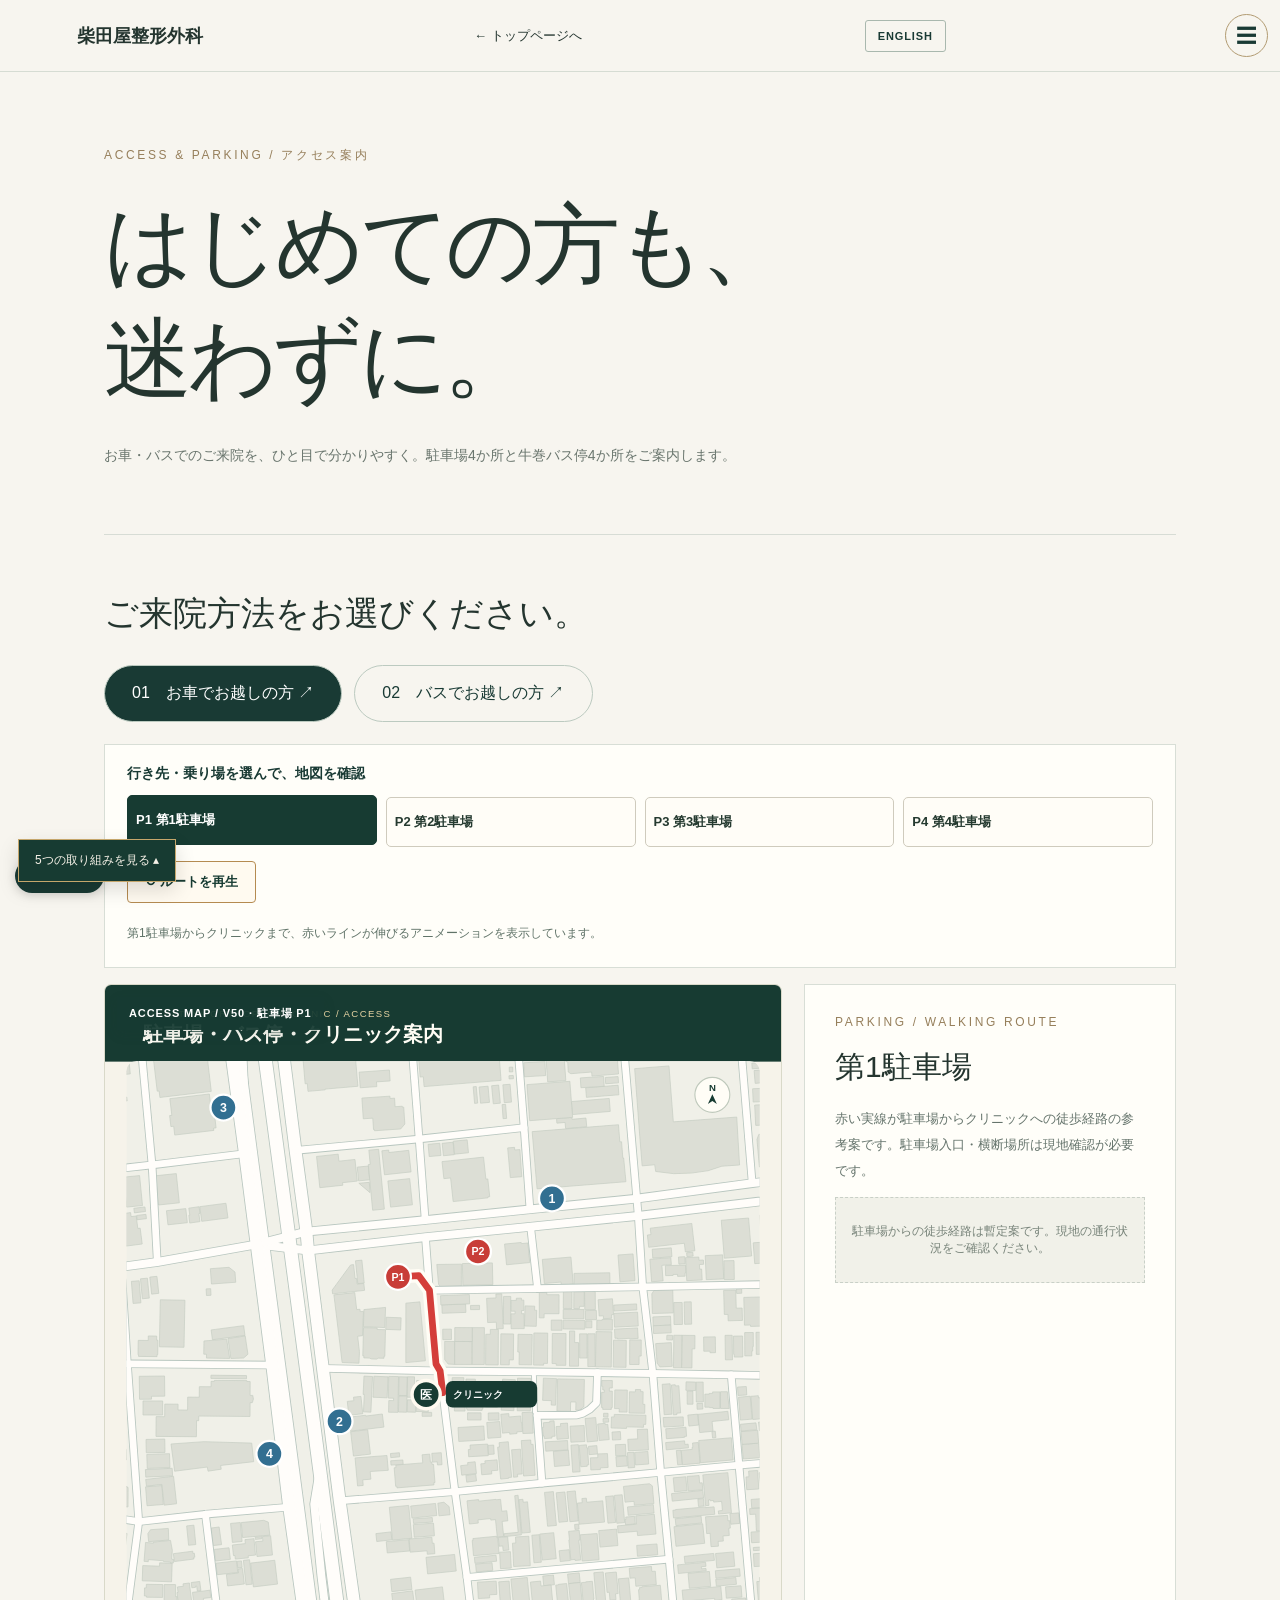
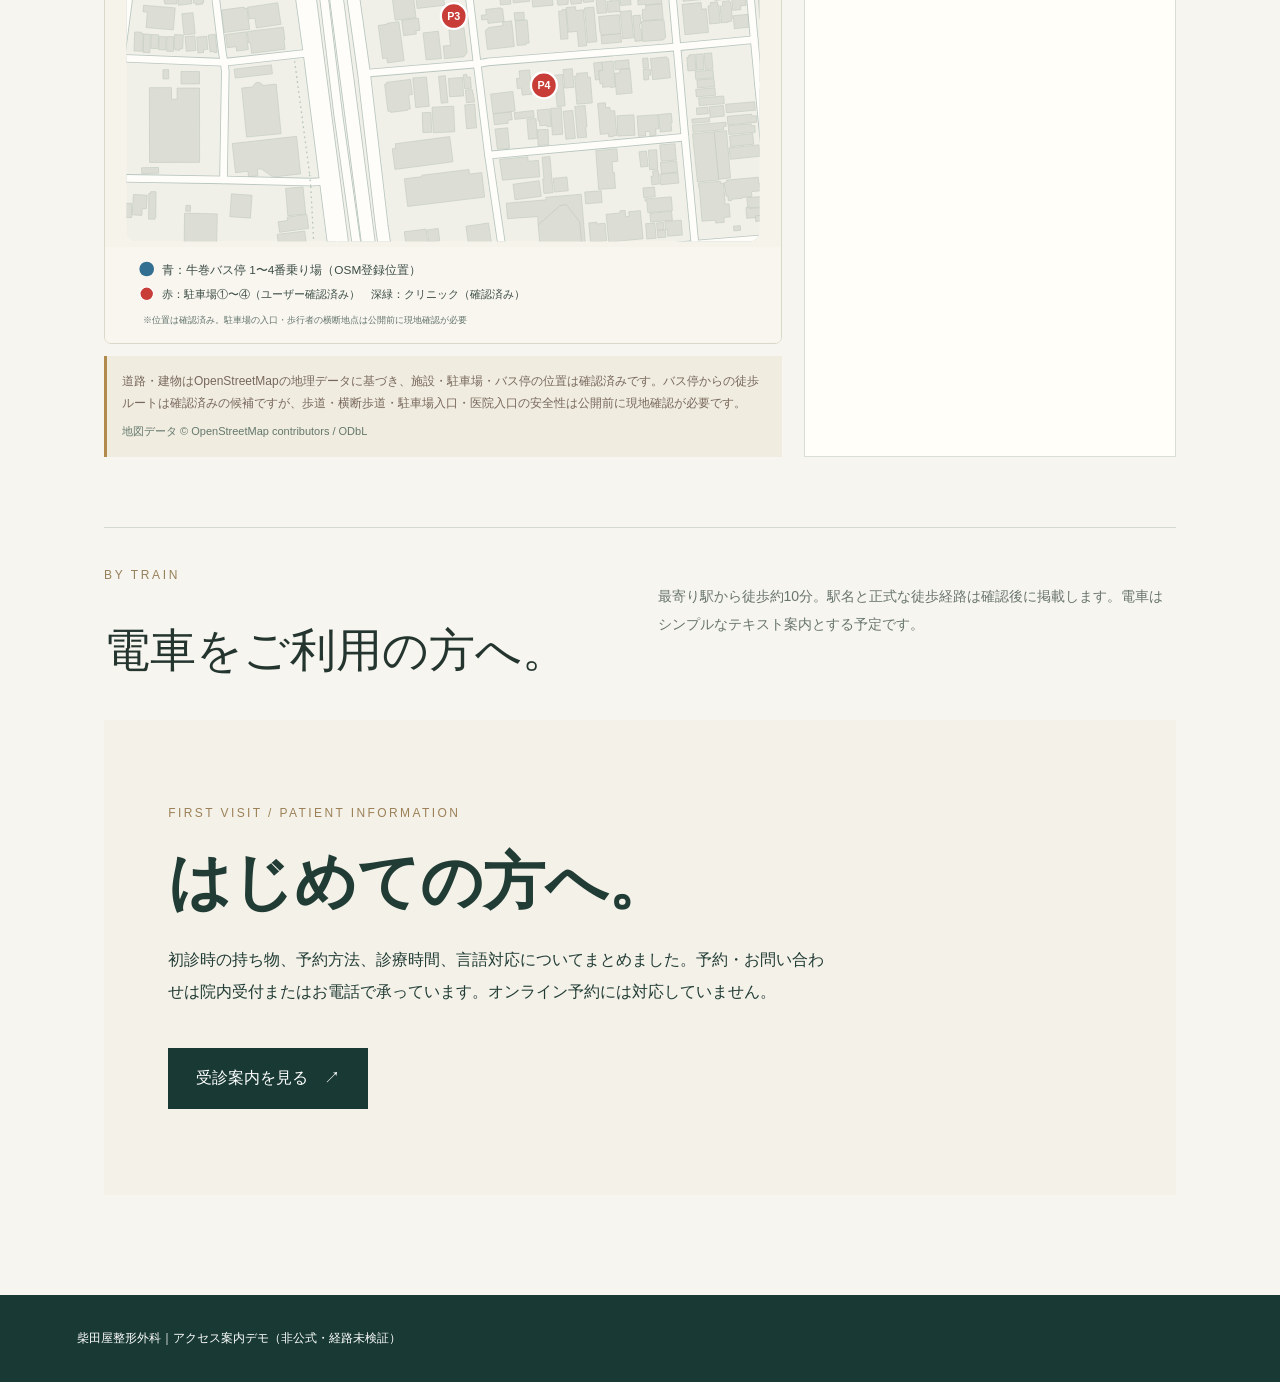
==== commit 5be3f1b5: "Add files via upload" ====
--- a/access.html
+++ b/access.html
@@ -1,6 +1,6 @@
 <!DOCTYPE html>
 
-<html lang="ja"><head><meta charset="utf-8"/><meta content="width=device-width,initial-scale=1" name="viewport"/><title>アクセス・駐車場案内 V47 | 柴田屋整形外科 デモ</title><style>
+<html lang="ja"><head><meta charset="utf-8"/><meta content="width=device-width,initial-scale=1" name="viewport"/><title>アクセス・駐車場案内 V50 | 柴田屋整形外科 デモ</title><style>
 :root{--bg:#f7f5ef;--ink:#193a34;--red:#d94c43}*{box-sizing:border-box}body{margin:0;background:var(--bg);color:#24352f;font-family:-apple-system,BlinkMacSystemFont,'Noto Sans JP',sans-serif}a{color:inherit}header{height:72px;display:flex;align-items:center;justify-content:space-between;padding:0 6%;border-bottom:1px solid #d6dcd3;background:#f7f5ef}header a{text-decoration:none;font-size:13px}.brand{font-weight:700;font-size:18px}main{max-width:1200px;margin:auto;padding:75px 5% 100px}.eyebrow{font-size:12px;letter-spacing:.22em;color:#967f5b}h1{font-size:clamp(42px,7vw,88px);line-height:1.3;letter-spacing:-.05em;font-weight:500;margin:24px 0}.lead{line-height:2;color:#6a766e;font-size:14px}.intro{margin-top:65px;border-top:1px solid #d7dcd5;padding-top:28px}.intro h2{font-size:clamp(22px,3vw,34px);font-weight:500}.tabs{display:flex;flex-wrap:wrap;gap:12px;margin:26px 0 22px}button{cursor:pointer;font:inherit}.tab{border:1px solid #bccac0;border-radius:50px;padding:17px 27px;background:transparent;color:var(--ink)}.tab[aria-pressed=true]{background:var(--ink);color:white}.layout{display:grid;grid-template-columns:minmax(0,1.55fr) minmax(280px,.85fr);gap:22px}.map{position:relative;background:#e8ede5;border:1px solid #cad3c9;overflow:hidden}.map svg{display:block;width:100%;height:auto}.maptag{position:absolute;top:12px;left:12px;background:#fffef2ed;padding:9px 12px;font-size:11px;font-weight:600;z-index:2}.mapnote{font-size:12px;color:#78685b;line-height:1.8;background:#eee9dd;padding:15px;margin-top:12px}.road{fill:none;stroke:#fffdf7;stroke-width:34;stroke-linejoin:round}.roadEdge{fill:none;stroke:#bdc9c0;stroke-width:39;stroke-linejoin:round}.minor{fill:none;stroke:#fffdf7;stroke-width:18;stroke-linejoin:round}.minorEdge{fill:none;stroke:#bdc9c0;stroke-width:22;stroke-linejoin:round}.building{fill:#d2dbd0;stroke:#bac9b9;stroke-width:2}.route{fill:none;stroke:var(--red);stroke-width:9;stroke-linecap:round;stroke-linejoin:round;filter:drop-shadow(0 1px 2px white);pointer-events:none}.route.hide{display:none}.marker{cursor:pointer}.marker circle{stroke:#fff;stroke-width:4}.marker text{fill:#fff;font-weight:700;font-size:15px;text-anchor:middle;dominant-baseline:central;pointer-events:none}.marker.active circle{stroke:#ffd88e;stroke-width:6}.side{background:#fffef9;border:1px solid #d8ded6;padding:30px}.side h3{font-size:30px;font-weight:500;margin:18px 0}.side p{font-size:13px;line-height:2;color:#64736b}.options{display:grid;gap:9px;margin:25px 0}.option{padding:15px;border:1px solid #cbd4cb;background:white;text-align:left;color:#253a30}.option.active{background:#e7f0e8;border-color:#31594b}.replay{border:0;background:var(--ink);color:white;padding:15px 18px;margin-bottom:10px}.status{font-size:12px;color:#607368;min-height:40px;line-height:1.8}.photo{background:#f1f1e9;border:1px dashed #c9d0c7;text-align:center;padding:25px 10px;font-size:12px;color:#78847a}.train{border-top:1px solid #d2d9d0;margin-top:70px;padding-top:40px;display:grid;grid-template-columns:1fr 1fr;gap:35px}.train h2{font-size:clamp(28px,4vw,46px);font-weight:500}.train p{line-height:2;color:#68756d;font-size:14px}footer{background:var(--ink);color:white;padding:35px 6%;font-size:12px}.enter{animation:enter .8s both}@keyframes enter{from{opacity:.3;transform:translateY(22px) scale(.98)}to{opacity:1;transform:none}}@media(max-width:800px){main{padding:55px 5%}.layout,.train{grid-template-columns:1fr}.side{padding:23px}.maptag{font-size:10px}}@media(prefers-reduced-motion:reduce){*,*:before,*:after{animation:none!important;transition:none!important}}
 
 /* V17: route selection never jumps the page */
@@ -50,8 +50,8 @@
 .osm-credit{margin-top:8px;color:#64786c;font-size:11px}
 .mapnote{background:#f0ece0;border-left:3px solid #b18a4e}
 @media(max-width:800px){.map .verified-map{width:100%;height:auto;max-height:none;object-fit:contain}.route-controls .options{grid-template-columns:repeat(4,minmax(0,1fr));gap:6px}.route-controls .option{font-size:12px;min-height:45px;padding:9px 3px}.maptag{max-width:90%}}
-</style><meta name="shibataya-access-build" content="v46-verified-static-map"/><style>
-/* V49: P4 follows the northern road; red parking pins and animated red/blue routes */
+</style><meta name="shibataya-access-build" content="v50-p4-road-aligned"/><style>
+/* V50: P4 follows the northern road; red parking pins and animated red/blue routes */
 .map #accessMapSvg{display:block;width:100%;height:auto;max-height:none!important;overflow:visible}
 .map #interactiveRoutes{pointer-events:none}
 .map .animated-access-route{vector-effect:none;will-change:stroke-dashoffset}
@@ -59,19 +59,19 @@
 .replay-route:active{background:#e9dfca}
 @media(max-width:800px){.map #accessMapSvg{max-height:none!important}.replay-route{width:100%;min-height:44px}}
 @media(prefers-reduced-motion:reduce){.map .animated-access-route{transition:none!important}}
-</style></head><body><header><a class="brand" href="index.html">柴田屋整形外科</a><a href="index.html">← トップページへ</a><button aria-label="Switch to English" class="lang-toggle" data-language-toggle="" type="button">ENGLISH</button><details class="v273-menu"><summary aria-label="メニューを開く / Open menu">☰</summary><div class="v273-list"><a data-en="Home" data-ja="トップページ" href="index.html">トップページ</a><a data-en="Clinic &amp; Director" data-ja="クリニック案内・院長紹介" href="clinic.html">クリニック案内・院長紹介</a><a data-en="Five pillars" data-ja="5つの柱" href="index.html#services">5つの柱</a><a data-en="First visit" data-ja="はじめての方へ" href="visit.html">はじめての方へ</a><a data-en="Access &amp; parking" data-ja="アクセス・駐車場" href="access.html">アクセス・駐車場</a><a data-en="Careers / Recruit" data-ja="採用情報・求人" href="recruit.html">採用情報・求人</a></div></details></header><main><div class="eyebrow">ACCESS &amp; PARKING / アクセス案内</div><h1>はじめての方も、<br/>迷わずに。</h1><p class="lead">お車・バスでのご来院を、ひと目で分かりやすく。駐車場4か所と牛巻バス停4か所をご案内します。</p><div class="intro"><h2>ご来院方法をお選びください。</h2><div class="tabs"><button aria-pressed="true" class="tab" id="parkingTab">01　お車でお越しの方 ↗</button><button aria-pressed="false" class="tab" id="busTab">02　バスでお越しの方 ↗</button></div></div><div aria-label="経路の選択" class="route-controls"><div class="route-controls-heading">行き先・乗り場を選んで、地図を確認</div><div aria-label="行き先の選択" class="options" id="options" role="group"></div><p aria-live="polite" class="status" id="status" role="status">第1〜第4駐車場の位置を表示しています。</p></div><div class="layout"><div><div class="map enter"><div class="maptag" id="maptag">ACCESS MAP / V49・ルートアニメーション版</div><svg xmlns="http://www.w3.org/2000/svg" viewBox="0 0 1200 1700" width="1200" height="1700" id="accessMapSvg" role="img" aria-label="柴田屋整形外科アクセス地図。駐車場からの道順は赤色の実線、バス停からの徒歩ルートは青色の実線でアニメーション表示します。">
+</style></head><body><header><a class="brand" href="index.html">柴田屋整形外科</a><a href="index.html">← トップページへ</a><button aria-label="Switch to English" class="lang-toggle" data-language-toggle="" type="button">ENGLISH</button><details class="v273-menu"><summary aria-label="メニューを開く / Open menu">☰</summary><div class="v273-list"><a data-en="Home" data-ja="トップページ" href="index.html">トップページ</a><a data-en="Clinic &amp; Director" data-ja="クリニック案内・院長紹介" href="clinic.html">クリニック案内・院長紹介</a><a data-en="Five pillars" data-ja="5つの柱" href="index.html#services">5つの柱</a><a data-en="First visit" data-ja="はじめての方へ" href="visit.html">はじめての方へ</a><a data-en="Access &amp; parking" data-ja="アクセス・駐車場" href="access.html">アクセス・駐車場</a><a data-en="Careers / Recruit" data-ja="採用情報・求人" href="recruit.html">採用情報・求人</a></div></details></header><main><div class="eyebrow">ACCESS &amp; PARKING / アクセス案内</div><h1>はじめての方も、<br/>迷わずに。</h1><p class="lead">お車・バスでのご来院を、ひと目で分かりやすく。駐車場4か所と牛巻バス停4か所をご案内します。</p><div class="intro"><h2>ご来院方法をお選びください。</h2><div class="tabs"><button aria-pressed="true" class="tab" id="parkingTab">01　お車でお越しの方 ↗</button><button aria-pressed="false" class="tab" id="busTab">02　バスでお越しの方 ↗</button></div></div><div aria-label="経路の選択" class="route-controls"><div class="route-controls-heading">行き先・乗り場を選んで、地図を確認</div><div aria-label="行き先の選択" class="options" id="options" role="group"></div><p aria-live="polite" class="status" id="status" role="status">第1〜第4駐車場の位置を表示しています。</p></div><div class="layout"><div><div class="map enter"><div class="maptag" id="maptag">ACCESS MAP / V50・ルートアニメーション版</div><svg xmlns="http://www.w3.org/2000/svg" viewBox="0 0 1200 1700" width="1200" height="1700" id="accessMapSvg" role="img" aria-label="柴田屋整形外科アクセス地図。駐車場からの道順は赤色の実線、バス停からの徒歩ルートは青色の実線でアニメーション表示します。">
 <rect width="1200" height="1700" fill="#f6f3ea"/><rect width="1200" height="136" fill="#173b32"/>
 <text x="68" y="56" fill="#e8d5a4" font-size="17" font-family="Noto Sans CJK JP,sans-serif" letter-spacing="2.5">SHIBATAYA ORTHOPEDIC CLINIC  /  ACCESS</text>
 <text x="68" y="99" fill="#fffdf5" font-size="35" font-family="Noto Sans CJK JP,sans-serif" font-weight="700">駐車場・バス停・クリニック案内</text>
 <defs><clipPath id="clip"><rect x="38" y="135" width="1124" height="1385" rx="18"/></clipPath></defs>
 <g clip-path="url(#clip)"><rect x="38" y="135" width="1124" height="1385" fill="#f0f0e8"/>
 <g id="parks"><polygon points="-99.96,108.21 14.24,99.40 37.41,84.26 23.03,-77.10 -115.95,-68.29 -99.96,108.21" fill="#dce7d7"/><polygon points="1309.60,1187.45 1355.64,1193.13 1346.95,1263.65 1300.91,1257.97 1309.60,1187.45" fill="#dce7d7"/></g><g id="buildings"><polygon points="-19.02,1732.33 -24.53,1732.51 -24.98,1719.99 -44.96,1720.75 -44.51,1732.33 -136.29,1735.83 -136.88,1720.24 -157.10,1721.01 -156.59,1733.97 -249.65,1727.71 -250.10,1715.87 -269.75,1716.64 -269.27,1729.13 -274.75,1729.35 -273.20,1770.45 -155.76,1778.86 -139.92,1778.24 -17.44,1773.54 -19.02,1732.33" fill="#dcded5" stroke="#c5cdc2" stroke-width="1.2" stroke-linejoin="round"/><polygon points="1462.01,1386.02 1463.67,1406.77 1502.09,1403.64 1498.13,1354.53 1465.34,1357.18 1464.24,1343.50 1470.55,1342.99 1469.36,1328.39 1445.93,1330.32 1446.79,1340.77 1409.87,1343.75 1408.70,1329.44 1400.34,1330.13 1401.44,1343.90 1388.55,1344.92 1383.51,1392.43 1462.01,1386.02" fill="#dcded5" stroke="#c5cdc2" stroke-width="1.2" stroke-linejoin="round"/><polygon points="1255.74,1403.57 1260.11,1445.98 1309.63,1441.91 1307.82,1406.01 1296.74,1399.64 1255.74,1403.57" fill="#dcded5" stroke="#c5cdc2" stroke-width="1.2" stroke-linejoin="round"/><polygon points="4.89,-153.67 -3.77,-152.87 -1.96,-132.40 -118.78,-122.10 -115.95,-89.77 2.75,-100.26 0.45,-126.58 4.47,-126.94 3.79,-134.73 6.50,-134.99 4.89,-153.67" fill="#dcded5" stroke="#c5cdc2" stroke-width="1.2" stroke-linejoin="round"/><polygon points="142.02,-139.76 140.44,-151.52 143.83,-151.99 139.04,-187.42 79.40,-179.26 83.30,-150.43 70.88,-148.72 73.38,-130.37 142.02,-139.76" fill="#dcded5" stroke="#c5cdc2" stroke-width="1.2" stroke-linejoin="round"/><polygon points="381.31,359.79 422.11,355.42 421.60,350.84 447.75,348.03 443.70,309.62 415.17,312.68 413.86,300.23 375.45,304.31 381.31,359.79" fill="#dcded5" stroke="#c5cdc2" stroke-width="1.2" stroke-linejoin="round"/><polygon points="1000.42,1571.74 1002.54,1595.33 1034.87,1592.20 1032.79,1569.44 1000.42,1571.74" fill="#dcded5" stroke="#c5cdc2" stroke-width="1.2" stroke-linejoin="round"/><polygon points="980.59,1611.20 981.78,1624.38 1005.13,1622.16 1010.64,1680.23 1042.94,1677.21 1036.16,1605.78 998.84,1609.35 980.59,1611.20" fill="#dcded5" stroke="#c5cdc2" stroke-width="1.2" stroke-linejoin="round"/><polygon points="1032.79,1569.44 1031.81,1558.19 1026.39,1553.28 998.99,1555.72 1000.42,1571.74 1032.79,1569.44" fill="#dcded5" stroke="#c5cdc2" stroke-width="1.2" stroke-linejoin="round"/><polygon points="997.59,1595.80 998.84,1609.35 1036.16,1605.78 1034.87,1592.20 1002.54,1595.33 997.59,1595.80" fill="#dcded5" stroke="#c5cdc2" stroke-width="1.2" stroke-linejoin="round"/><polygon points="1396.32,1528.74 1399.03,1560.49 1434.16,1557.46 1434.43,1560.41 1445.81,1559.43 1443.31,1530.52 1442.83,1524.77 1430.14,1525.86 1396.32,1528.74" fill="#dcded5" stroke="#c5cdc2" stroke-width="1.2" stroke-linejoin="round"/><polygon points="239.33,1617.90 206.37,1616.92 205.33,1651.07 210.98,1651.21 235.52,1651.98 238.29,1652.05 239.33,1617.90" fill="#dcded5" stroke="#c5cdc2" stroke-width="1.2" stroke-linejoin="round"/><polygon points="109.59,1624.35 89.91,1623.84 89.49,1639.53 109.17,1640.04 109.59,1624.35" fill="#dcded5" stroke="#c5cdc2" stroke-width="1.2" stroke-linejoin="round"/><polygon points="140.86,1619.69 109.74,1618.85 109.59,1624.35 109.17,1640.04 108.82,1652.93 139.96,1653.76 140.86,1619.69" fill="#dcded5" stroke="#c5cdc2" stroke-width="1.2" stroke-linejoin="round"/><polygon points="235.52,1651.98 210.98,1651.21 210.51,1666.61 235.07,1667.34 235.52,1651.98" fill="#dcded5" stroke="#c5cdc2" stroke-width="1.2" stroke-linejoin="round"/><polygon points="1154.16,1474.60 1154.40,1477.91 1154.91,1484.50 1171.97,1483.23 1171.26,1473.36 1154.16,1474.60" fill="#dcded5" stroke="#c5cdc2" stroke-width="1.2" stroke-linejoin="round"/><polygon points="1139.01,1479.04 1154.40,1477.91 1154.16,1474.60 1171.26,1473.36 1170.24,1459.53 1143.53,1461.46 1143.38,1459.35 1137.61,1459.78 1139.01,1479.04" fill="#dcded5" stroke="#c5cdc2" stroke-width="1.2" stroke-linejoin="round"/><polygon points="877.74,1232.74 876.19,1217.38 883.51,1216.61 882.03,1201.80 867.29,1203.25 870.32,1233.51 877.74,1232.74" fill="#dcded5" stroke="#c5cdc2" stroke-width="1.2" stroke-linejoin="round"/><polygon points="901.53,1199.83 882.03,1201.80 883.51,1216.61 876.19,1217.38 877.74,1232.74 878.48,1240.02 882.59,1239.59 883.28,1246.58 896.80,1245.23 896.94,1246.87 906.18,1245.96 901.53,1199.83" fill="#dcded5" stroke="#c5cdc2" stroke-width="1.2" stroke-linejoin="round"/><polygon points="581.95,1591.14 566.35,1592.12 568.58,1627.99 584.19,1627.00 581.95,1591.14" fill="#dcded5" stroke="#c5cdc2" stroke-width="1.2" stroke-linejoin="round"/><polygon points="602.53,1589.87 581.95,1591.14 584.19,1627.00 604.76,1625.73 602.53,1589.87" fill="#dcded5" stroke="#c5cdc2" stroke-width="1.2" stroke-linejoin="round"/><polygon points="64.39,1715.69 41.55,1715.15 41.49,1718.24 41.25,1728.11 64.09,1728.65 64.39,1715.69" fill="#dcded5" stroke="#c5cdc2" stroke-width="1.2" stroke-linejoin="round"/><polygon points="41.25,1728.11 41.49,1718.24 38.39,1718.17 10.73,1717.55 9.95,1751.23 40.68,1751.95 41.25,1728.11" fill="#dcded5" stroke="#c5cdc2" stroke-width="1.2" stroke-linejoin="round"/><polygon points="59.80,1599.81 10.37,1598.68 9.98,1615.61 12.57,1615.68 10.61,1700.87 8.97,1700.84 8.58,1717.48 10.73,1717.55 38.39,1718.17 40.54,1625.73 59.18,1626.17 59.80,1599.81" fill="#dcded5" stroke="#c5cdc2" stroke-width="1.2" stroke-linejoin="round"/><polygon points="9.42,1236.68 -24.08,1232.56 -25.60,1244.94 7.90,1249.05 9.42,1236.68" fill="#dcded5" stroke="#c5cdc2" stroke-width="1.2" stroke-linejoin="round"/><polygon points="1310.97,1730.66 1312.61,1749.41 1330.84,1747.80 1329.17,1729.02 1310.97,1730.66" fill="#dcded5" stroke="#c5cdc2" stroke-width="1.2" stroke-linejoin="round"/><polygon points="916.75,1166.34 915.41,1151.01 880.36,1154.03 881.67,1169.39 916.75,1166.34" fill="#dcded5" stroke="#c5cdc2" stroke-width="1.2" stroke-linejoin="round"/><polygon points="1393.19,1686.86 1361.80,1689.44 1362.97,1703.50 1366.18,1703.20 1366.39,1705.43 1376.07,1704.66 1376.52,1710.70 1395.01,1709.21 1393.19,1686.86" fill="#dcded5" stroke="#c5cdc2" stroke-width="1.2" stroke-linejoin="round"/><polygon points="1141.78,1716.86 1139.57,1688.75 1093.18,1692.39 1093.03,1690.39 1083.92,1691.15 1086.27,1721.34 1141.78,1716.86" fill="#dcded5" stroke="#c5cdc2" stroke-width="1.2" stroke-linejoin="round"/><polygon points="981.84,1394.07 972.01,1394.98 972.85,1404.19 969.18,1404.52 970.52,1419.33 984.01,1418.10 981.84,1394.07" fill="#dcded5" stroke="#c5cdc2" stroke-width="1.2" stroke-linejoin="round"/><polygon points="-132.83,1276.32 -164.25,1272.32 -163.92,1269.73 -179.25,1267.80 -179.08,1266.35 -191.26,1264.78 -193.52,1282.80 -181.64,1284.33 -183.22,1296.78 -173.95,1297.91 -173.51,1294.60 -135.75,1299.44 -132.83,1276.32" fill="#dcded5" stroke="#c5cdc2" stroke-width="1.2" stroke-linejoin="round"/><polygon points="1205.80,1307.34 1205.53,1304.79 1215.30,1303.85 1213.78,1288.45 1190.14,1290.78 1190.85,1298.31 1179.18,1299.48 1180.19,1309.89 1205.80,1307.34" fill="#dcded5" stroke="#c5cdc2" stroke-width="1.2" stroke-linejoin="round"/><polygon points="714.11,1739.65 710.42,1712.49 677.72,1716.97 681.41,1744.16 714.11,1739.65" fill="#dcded5" stroke="#c5cdc2" stroke-width="1.2" stroke-linejoin="round"/><polygon points="1164.11,1744.56 1163.31,1735.75 1143.95,1737.57 1144.78,1746.38 1164.11,1744.56" fill="#dcded5" stroke="#c5cdc2" stroke-width="1.2" stroke-linejoin="round"/><polygon points="567.87,1627.29 563.11,1594.31 549.14,1596.35 542.92,1604.14 546.70,1630.35 567.87,1627.29" fill="#dcded5" stroke="#c5cdc2" stroke-width="1.2" stroke-linejoin="round"/><polygon points="-110.86,1406.99 -117.29,1452.79 -106.15,1454.36 -107.73,1465.68 -79.77,1469.65 -73.93,1428.00 -75.09,1427.85 -72.74,1411.00 -99.45,1407.25 -99.66,1408.59 -110.86,1406.99" fill="#dcded5" stroke="#c5cdc2" stroke-width="1.2" stroke-linejoin="round"/><polygon points="1091.04,1547.05 1093.06,1567.51 1109.62,1565.91 1107.59,1545.38 1091.04,1547.05" fill="#dcded5" stroke="#c5cdc2" stroke-width="1.2" stroke-linejoin="round"/><polygon points="975.56,1703.39 957.84,1704.59 960.58,1746.75 975.68,1745.77 985.21,1745.11 986.75,1768.92 997.21,1768.27 996.70,1760.51 1002.42,1760.15 999.59,1716.35 976.57,1717.88 975.91,1707.65 981.84,1707.25 981.57,1703.02 975.56,1703.39" fill="#dcded5" stroke="#c5cdc2" stroke-width="1.2" stroke-linejoin="round"/><polygon points="-159.48,1241.59 -152.13,1242.39 -152.51,1245.92 -136.11,1247.67 -134.83,1235.87 -123.84,1237.00 -121.69,1216.65 -156.44,1212.94 -159.48,1241.59" fill="#dcded5" stroke="#c5cdc2" stroke-width="1.2" stroke-linejoin="round"/><polygon points="1200.08,1550.36 1199.49,1541.26 1195.14,1541.52 1194.84,1536.86 1187.07,1537.33 1187.87,1551.09 1200.08,1550.36" fill="#dcded5" stroke="#c5cdc2" stroke-width="1.2" stroke-linejoin="round"/><polygon points="992.08,1499.25 991.10,1486.47 978.98,1487.34 979.96,1500.16 992.08,1499.25" fill="#dcded5" stroke="#c5cdc2" stroke-width="1.2" stroke-linejoin="round"/><polygon points="1371.18,1521.82 1362.58,1522.59 1366.63,1567.84 1397.00,1565.07 1394.29,1534.89 1372.52,1536.86 1371.18,1521.82" fill="#dcded5" stroke="#c5cdc2" stroke-width="1.2" stroke-linejoin="round"/><polygon points="1151.31,1347.39 1149.67,1328.64 1108.54,1333.08 1110.18,1351.80 1151.31,1347.39" fill="#dcded5" stroke="#c5cdc2" stroke-width="1.2" stroke-linejoin="round"/><polygon points="851.44,1432.37 852.99,1453.19 882.26,1451.04 880.74,1430.18 851.44,1432.37" fill="#dcded5" stroke="#c5cdc2" stroke-width="1.2" stroke-linejoin="round"/><polygon points="645.59,1527.57 685.70,1521.60 680.70,1487.31 640.56,1493.24 645.59,1527.57" fill="#dcded5" stroke="#c5cdc2" stroke-width="1.2" stroke-linejoin="round"/><polygon points="1182.30,1354.89 1184.24,1376.26 1202.46,1374.62 1203.06,1381.32 1219.94,1379.79 1217.41,1351.72 1182.30,1354.89" fill="#dcded5" stroke="#c5cdc2" stroke-width="1.2" stroke-linejoin="round"/><polygon points="534.94,1528.23 537.53,1549.86 542.74,1553.10 584.04,1548.14 581.03,1522.73 534.94,1528.23" fill="#dcded5" stroke="#c5cdc2" stroke-width="1.2" stroke-linejoin="round"/><polygon points="1207.53,1604.36 1191.71,1605.74 1196.69,1662.28 1227.03,1659.59 1223.43,1618.78 1216.28,1619.43 1215.72,1612.99 1208.33,1613.64 1207.53,1604.36" fill="#dcded5" stroke="#c5cdc2" stroke-width="1.2" stroke-linejoin="round"/><polygon points="688.89,1293.84 691.12,1312.84 715.60,1310.29 715.03,1304.90 722.92,1304.07 720.81,1290.01 688.89,1293.84" fill="#dcded5" stroke="#c5cdc2" stroke-width="1.2" stroke-linejoin="round"/><polygon points="296.71,1755.74 293.97,1732.37 286.86,1733.24 289.63,1756.58 296.71,1755.74" fill="#dcded5" stroke="#c5cdc2" stroke-width="1.2" stroke-linejoin="round"/><polygon points="572.78,1521.68 569.86,1498.16 531.21,1502.96 534.13,1526.48 572.78,1521.68" fill="#dcded5" stroke="#c5cdc2" stroke-width="1.2" stroke-linejoin="round"/><polygon points="1005.16,1441.00 958.26,1444.82 958.58,1448.46 961.65,1448.20 963.32,1468.81 1007.09,1465.28 1005.16,1441.00" fill="#dcded5" stroke="#c5cdc2" stroke-width="1.2" stroke-linejoin="round"/><polygon points="1231.11,1601.59 1253.77,1599.37 1251.36,1574.50 1228.73,1576.69 1231.11,1601.59" fill="#dcded5" stroke="#c5cdc2" stroke-width="1.2" stroke-linejoin="round"/><polygon points="156.22,1114.02 136.33,1116.02 140.11,1153.41 160.00,1151.41 156.22,1114.02" fill="#dcded5" stroke="#c5cdc2" stroke-width="1.2" stroke-linejoin="round"/><polygon points="1080.29,1229.65 1079.15,1215.74 1047.41,1218.40 1048.54,1232.27 1080.29,1229.65" fill="#dcded5" stroke="#c5cdc2" stroke-width="1.2" stroke-linejoin="round"/><polygon points="324.41,1474.56 356.30,1471.36 351.42,1423.16 320.39,1425.92 324.41,1474.56" fill="#dcded5" stroke="#c5cdc2" stroke-width="1.2" stroke-linejoin="round"/><polygon points="1098.30,1321.80 1097.80,1316.01 1102.74,1315.61 1102.11,1308.43 1042.47,1313.57 1043.57,1326.49 1098.30,1321.80" fill="#dcded5" stroke="#c5cdc2" stroke-width="1.2" stroke-linejoin="round"/><polygon points="360.26,1524.15 308.33,1530.45 302.10,1531.14 303.15,1560.01 361.69,1560.23 360.26,1524.15" fill="#dcded5" stroke="#c5cdc2" stroke-width="1.2" stroke-linejoin="round"/><polygon points="606.04,1755.23 605.15,1748.53 591.01,1750.43 591.87,1757.12 606.04,1755.23" fill="#dcded5" stroke="#c5cdc2" stroke-width="1.2" stroke-linejoin="round"/><polygon points="1139.87,1772.16 1137.91,1751.48 1141.96,1751.08 1139.54,1726.03 1137.10,1726.25 1136.95,1724.69 1095.95,1728.65 1100.48,1775.98 1139.87,1772.16" fill="#dcded5" stroke="#c5cdc2" stroke-width="1.2" stroke-linejoin="round"/><polygon points="-169.58,1230.85 -164.57,1202.45 -202.63,1195.72 -203.32,1199.58 -212.93,1197.90 -217.91,1226.26 -202.99,1228.92 -202.30,1225.02 -169.58,1230.85" fill="#dcded5" stroke="#c5cdc2" stroke-width="1.2" stroke-linejoin="round"/><polygon points="960.49,1750.86 958.85,1731.35 943.43,1732.66 945.06,1752.17 960.49,1750.86" fill="#dcded5" stroke="#c5cdc2" stroke-width="1.2" stroke-linejoin="round"/><polygon points="795.40,1408.16 797.78,1432.44 822.23,1430.04 819.85,1405.75 795.40,1408.16" fill="#dcded5" stroke="#c5cdc2" stroke-width="1.2" stroke-linejoin="round"/><polygon points="1063.19,1215.23 1061.47,1187.09 1048.51,1187.85 1050.24,1216.07 1063.19,1215.23" fill="#dcded5" stroke="#c5cdc2" stroke-width="1.2" stroke-linejoin="round"/><polygon points="1375.98,1296.06 1290.78,1290.60 1289.03,1300.57 1275.66,1299.04 1262.85,1307.23 1259.10,1366.80 1271.43,1375.43 1293.49,1377.43 1293.26,1387.69 1370.80,1390.93 1371.04,1381.87 1375.09,1382.23 1379.25,1304.28 1375.15,1303.96 1375.98,1296.06" fill="#dcded5" stroke="#c5cdc2" stroke-width="1.2" stroke-linejoin="round"/><polygon points="1219.62,1331.08 1218.04,1311.57 1183.91,1314.26 1185.46,1333.81 1219.62,1331.08" fill="#dcded5" stroke="#c5cdc2" stroke-width="1.2" stroke-linejoin="round"/><polygon points="1231.80,1728.51 1228.16,1693.45 1214.14,1694.90 1217.80,1730.00 1231.80,1728.51" fill="#dcded5" stroke="#c5cdc2" stroke-width="1.2" stroke-linejoin="round"/><polygon points="10.88,1196.66 10.10,1196.59 10.55,1193.31 8.32,1193.02 8.52,1191.71 -18.42,1188.03 -20.27,1201.54 9.66,1205.66 10.88,1196.66" fill="#dcded5" stroke="#c5cdc2" stroke-width="1.2" stroke-linejoin="round"/><polygon points="1081.92,1245.27 1080.85,1231.29 1050.57,1233.62 1051.61,1247.60 1081.92,1245.27" fill="#dcded5" stroke="#c5cdc2" stroke-width="1.2" stroke-linejoin="round"/><polygon points="574.63,1632.43 579.24,1667.74 609.74,1663.74 605.15,1628.42 574.63,1632.43" fill="#dcded5" stroke="#c5cdc2" stroke-width="1.2" stroke-linejoin="round"/><polygon points="199.19,1479.26 199.40,1471.21 141.24,1469.87 141.01,1479.41 140.23,1547.85 197.37,1549.45 199.19,1479.26" fill="#dcded5" stroke="#c5cdc2" stroke-width="1.2" stroke-linejoin="round"/><polygon points="1372.73,1476.27 1372.97,1478.53 1396.67,1476.20 1406.02,1475.33 1404.60,1460.84 1371.54,1464.08 1372.73,1476.27" fill="#dcded5" stroke="#c5cdc2" stroke-width="1.2" stroke-linejoin="round"/><polygon points="-204.63,1694.25 -205.82,1679.14 -157.31,1678.85 -155.70,1597.59 -280.53,1597.19 -280.29,1694.76 -204.63,1694.25" fill="#dcded5" stroke="#c5cdc2" stroke-width="1.2" stroke-linejoin="round"/><polygon points="1072.45,1593.65 1074.42,1613.97 1112.21,1610.33 1110.24,1590.01 1072.45,1593.65" fill="#dcded5" stroke="#c5cdc2" stroke-width="1.2" stroke-linejoin="round"/><polygon points="1073.44,1307.78 1072.78,1300.39 1041.69,1302.94 1042.32,1310.47 1073.44,1307.78" fill="#dcded5" stroke="#c5cdc2" stroke-width="1.2" stroke-linejoin="round"/><polygon points="880.36,1754.72 877.17,1715.62 858.02,1717.04 861.42,1763.35 880.60,1761.89 880.36,1754.72" fill="#dcded5" stroke="#c5cdc2" stroke-width="1.2" stroke-linejoin="round"/><polygon points="1003.49,1229.65 1000.03,1196.23 996.97,1192.48 968.14,1195.50 971.98,1232.96 1003.49,1229.65" fill="#dcded5" stroke="#c5cdc2" stroke-width="1.2" stroke-linejoin="round"/><polygon points="952.18,1129.56 954.56,1165.02 991.16,1162.51 995.30,1157.67 992.11,1126.69 952.18,1129.56" fill="#dcded5" stroke="#c5cdc2" stroke-width="1.2" stroke-linejoin="round"/><polygon points="956.47,1233.62 965.05,1233.00 964.51,1225.02 968.35,1224.77 967.64,1214.39 955.19,1215.23 956.47,1233.62" fill="#dcded5" stroke="#c5cdc2" stroke-width="1.2" stroke-linejoin="round"/><polygon points="1148.48,1794.81 1170.72,1792.66 1166.31,1745.69 1144.07,1747.80 1148.48,1794.81" fill="#dcded5" stroke="#c5cdc2" stroke-width="1.2" stroke-linejoin="round"/><polygon points="161.58,1181.15 159.29,1155.16 142.14,1156.58 144.28,1182.65 161.58,1181.15" fill="#dcded5" stroke="#c5cdc2" stroke-width="1.2" stroke-linejoin="round"/><polygon points="572.16,1499.65 575.11,1521.53 594.22,1518.94 591.28,1497.03 572.16,1499.65" fill="#dcded5" stroke="#c5cdc2" stroke-width="1.2" stroke-linejoin="round"/><polygon points="780.99,1717.26 752.82,1718.75 753.86,1738.05 760.59,1737.72 760.83,1741.91 767.02,1753.05 772.74,1757.53 779.20,1757.16 783.16,1756.94 780.99,1717.26" fill="#dcded5" stroke="#c5cdc2" stroke-width="1.2" stroke-linejoin="round"/><polygon points="854.78,1335.01 853.17,1316.66 855.52,1316.48 852.19,1278.84 833.76,1280.47 838.70,1336.43 854.78,1335.01" fill="#dcded5" stroke="#c5cdc2" stroke-width="1.2" stroke-linejoin="round"/><polygon points="974.72,1357.55 964.48,1358.13 966.50,1392.68 974.81,1392.21 981.07,1391.85 979.07,1357.33 974.72,1357.55" fill="#dcded5" stroke="#c5cdc2" stroke-width="1.2" stroke-linejoin="round"/><polygon points="47.12,1452.25 17.07,1452.61 17.28,1468.96 25.50,1468.85 25.56,1477.62 47.32,1477.44 47.12,1452.25" fill="#dcded5" stroke="#c5cdc2" stroke-width="1.2" stroke-linejoin="round"/><polygon points="932.50,1753.67 929.10,1710.74 919.25,1711.25 919.93,1721.63 918.29,1721.19 921.06,1754.58 932.50,1753.67" fill="#dcded5" stroke="#c5cdc2" stroke-width="1.2" stroke-linejoin="round"/><polygon points="1185.46,1552.11 1150.95,1554.55 1154.46,1605.45 1189.00,1603.01 1185.46,1552.11" fill="#dcded5" stroke="#c5cdc2" stroke-width="1.2" stroke-linejoin="round"/><polygon points="1275.21,1735.61 1269.34,1673.93 1243.20,1676.45 1249.07,1738.12 1275.21,1735.61" fill="#dcded5" stroke="#c5cdc2" stroke-width="1.2" stroke-linejoin="round"/><polygon points="-142.09,1411.14 -157.19,1409.47 -159.12,1427.27 -144.03,1428.91 -142.09,1411.14" fill="#dcded5" stroke="#c5cdc2" stroke-width="1.2" stroke-linejoin="round"/><polygon points="-69.05,1645.57 -118.18,1643.90 -118.92,1666.03 -69.76,1667.74 -69.05,1645.57" fill="#dcded5" stroke="#c5cdc2" stroke-width="1.2" stroke-linejoin="round"/><polygon points="1162.74,1368.80 1160.86,1348.63 1107.77,1354.05 1109.56,1374.37 1162.74,1368.80" fill="#dcded5" stroke="#c5cdc2" stroke-width="1.2" stroke-linejoin="round"/><polygon points="636.51,1261.72 634.48,1229.28 609.62,1230.85 611.64,1263.29 636.51,1261.72" fill="#dcded5" stroke="#c5cdc2" stroke-width="1.2" stroke-linejoin="round"/><polygon points="1018.97,1766.85 1020.67,1786.87 1014.00,1787.45 1017.04,1823.42 1049.58,1820.66 1050.33,1820.29 1055.57,1812.03 1044.73,1695.12 1003.58,1698.62 1009.30,1766.74 1018.91,1765.94 1018.97,1766.85" fill="#dcded5" stroke="#c5cdc2" stroke-width="1.2" stroke-linejoin="round"/><polygon points="867.58,1104.11 851.03,1105.72 856.48,1167.06 872.97,1165.57 867.58,1104.11" fill="#dcded5" stroke="#c5cdc2" stroke-width="1.2" stroke-linejoin="round"/><polygon points="982.76,1668.98 984.07,1682.27 1003.79,1680.27 1002.51,1666.98 982.76,1668.98" fill="#dcded5" stroke="#c5cdc2" stroke-width="1.2" stroke-linejoin="round"/><polygon points="-180.30,1311.35 -213.29,1306.36 -222.67,1369.13 -189.65,1374.11 -180.30,1311.35" fill="#dcded5" stroke="#c5cdc2" stroke-width="1.2" stroke-linejoin="round"/><polygon points="202.70,1625.58 183.92,1625.36 184.21,1599.41 178.11,1599.33 178.02,1609.20 175.07,1609.16 173.52,1738.34 175.79,1738.37 175.58,1752.94 183.23,1753.05 183.38,1741.51 201.34,1741.72 202.70,1625.58" fill="#dcded5" stroke="#c5cdc2" stroke-width="1.2" stroke-linejoin="round"/><polygon points="1238.55,1185.41 1240.34,1203.11 1242.40,1202.93 1242.69,1205.95 1273.13,1202.85 1271.04,1182.10 1238.55,1185.41" fill="#dcded5" stroke="#c5cdc2" stroke-width="1.2" stroke-linejoin="round"/><polygon points="1224.50,1331.95 1191.00,1334.87 1192.40,1350.45 1231.50,1346.88 1230.46,1335.81 1224.95,1336.36 1224.50,1331.95" fill="#dcded5" stroke="#c5cdc2" stroke-width="1.2" stroke-linejoin="round"/><polygon points="1237.27,1440.01 1237.96,1447.59 1250.38,1446.49 1249.69,1438.92 1237.27,1440.01" fill="#dcded5" stroke="#c5cdc2" stroke-width="1.2" stroke-linejoin="round"/><polygon points="122.07,1156.76 109.86,1156.51 109.41,1182.46 121.71,1182.68 122.07,1156.76" fill="#dcded5" stroke="#c5cdc2" stroke-width="1.2" stroke-linejoin="round"/><polygon points="1162.50,1718.50 1156.73,1718.97 1158.07,1734.70 1163.87,1734.19 1162.50,1718.50" fill="#dcded5" stroke="#c5cdc2" stroke-width="1.2" stroke-linejoin="round"/><polygon points="603.87,1225.90 591.96,1227.10 596.78,1274.76 608.64,1273.59 603.87,1225.90" fill="#dcded5" stroke="#c5cdc2" stroke-width="1.2" stroke-linejoin="round"/><polygon points="916.45,1639.60 896.44,1641.13 899.77,1684.78 919.75,1683.22 916.45,1639.60" fill="#dcded5" stroke="#c5cdc2" stroke-width="1.2" stroke-linejoin="round"/><polygon points="-13.93,1321.91 -18.10,1321.40 -16.40,1307.16 -40.34,1304.28 -43.02,1327.11 -14.97,1330.46 -13.93,1321.91" fill="#dcded5" stroke="#c5cdc2" stroke-width="1.2" stroke-linejoin="round"/><polygon points="934.94,1643.75 937.62,1673.79 964.33,1671.35 961.65,1641.31 934.94,1643.75" fill="#dcded5" stroke="#c5cdc2" stroke-width="1.2" stroke-linejoin="round"/><polygon points="930.77,1212.94 929.46,1197.72 904.36,1199.90 905.64,1215.09 930.77,1212.94" fill="#dcded5" stroke="#c5cdc2" stroke-width="1.2" stroke-linejoin="round"/><polygon points="-197.30,1277.74 -194.83,1261.14 -168.30,1265.18 -167.05,1256.77 -220.41,1248.69 -224.16,1273.67 -197.30,1277.74" fill="#dcded5" stroke="#c5cdc2" stroke-width="1.2" stroke-linejoin="round"/><polygon points="1224.47,1552.99 1190.31,1555.53 1193.38,1597.19 1227.57,1594.67 1224.47,1552.99" fill="#dcded5" stroke="#c5cdc2" stroke-width="1.2" stroke-linejoin="round"/><polygon points="1386.91,1634.90 1383.84,1600.94 1370.74,1602.14 1373.81,1636.07 1386.91,1634.90" fill="#dcded5" stroke="#c5cdc2" stroke-width="1.2" stroke-linejoin="round"/><polygon points="789.57,1284.99 766.99,1286.99 768.66,1306.00 770.95,1305.78 771.76,1314.84 784.62,1313.68 784.89,1316.55 792.28,1315.86 789.57,1284.99" fill="#dcded5" stroke="#c5cdc2" stroke-width="1.2" stroke-linejoin="round"/><polygon points="-23.90,1332.28 -35.67,1330.72 -41.47,1375.17 -29.71,1376.74 -23.90,1332.28" fill="#dcded5" stroke="#c5cdc2" stroke-width="1.2" stroke-linejoin="round"/><polygon points="536.87,1287.32 536.63,1285.57 541.96,1284.88 538.90,1260.19 545.69,1259.32 542.32,1232.42 499.44,1237.80 499.83,1240.83 496.28,1241.26 502.24,1289.10 506.80,1288.52 507.12,1291.07 536.87,1287.32" fill="#dcded5" stroke="#c5cdc2" stroke-width="1.2" stroke-linejoin="round"/><polygon points="361.51,1496.85 358.14,1472.16 323.45,1476.89 324.26,1482.97 307.31,1485.27 309.85,1503.87 361.51,1496.85" fill="#dcded5" stroke="#c5cdc2" stroke-width="1.2" stroke-linejoin="round"/><polygon points="1099.31,1297.62 1097.50,1278.73 1072.31,1281.09 1074.12,1300.06 1099.31,1297.62" fill="#dcded5" stroke="#c5cdc2" stroke-width="1.2" stroke-linejoin="round"/><polygon points="816.75,1279.42 811.72,1223.71 797.61,1225.06 802.64,1280.73 816.75,1279.42" fill="#dcded5" stroke="#c5cdc2" stroke-width="1.2" stroke-linejoin="round"/><polygon points="-130.21,1510.17 -134.89,1547.09 -128.30,1552.19 -79.50,1553.06 -39.03,1553.82 -30.34,1478.13 -69.76,1473.18 -71.61,1484.72 -126.16,1478.50 -130.21,1510.17" fill="#dcded5" stroke="#c5cdc2" stroke-width="1.2" stroke-linejoin="round"/><polygon points="809.84,1282.73 791.44,1283.79 793.97,1331.04 812.38,1330.02 809.84,1282.73" fill="#dcded5" stroke="#c5cdc2" stroke-width="1.2" stroke-linejoin="round"/><polygon points="771.76,1405.21 769.32,1376.30 750.97,1377.61 750.29,1369.82 700.20,1374.37 705.41,1411.25 771.76,1405.21" fill="#dcded5" stroke="#c5cdc2" stroke-width="1.2" stroke-linejoin="round"/><polygon points="587.11,1538.97 596.55,1537.88 595.03,1523.93 585.59,1524.99 587.11,1538.97" fill="#dcded5" stroke="#c5cdc2" stroke-width="1.2" stroke-linejoin="round"/><polygon points="932.23,1651.51 931.55,1643.75 919.13,1644.84 919.84,1652.63 932.23,1651.51" fill="#dcded5" stroke="#c5cdc2" stroke-width="1.2" stroke-linejoin="round"/><polygon points="1182.54,1191.17 1166.88,1192.33 1168.01,1207.48 1183.64,1206.35 1182.54,1191.17" fill="#dcded5" stroke="#c5cdc2" stroke-width="1.2" stroke-linejoin="round"/><polygon points="1364.90,1230.41 1365.32,1226.81 1352.96,1225.35 1351.80,1235.47 1348.35,1235.07 1346.44,1251.64 1343.07,1251.24 1342.15,1259.10 1346.26,1259.54 1345.64,1264.75 1364.84,1267.04 1364.37,1271.23 1393.55,1273.88 1393.52,1270.61 1424.67,1274.94 1424.99,1271.48 1458.49,1270.72 1458.08,1274.18 1487.41,1276.94 1487.85,1272.94 1506.14,1275.09 1509.86,1242.90 1504.65,1242.28 1505.07,1238.60 1498.10,1237.77 1498.87,1231.10 1487.44,1229.76 1486.54,1237.51 1464.21,1234.89 1464.63,1231.51 1453.82,1230.27 1453.43,1233.47 1437.41,1231.61 1437.83,1227.83 1423.74,1226.15 1423.27,1230.45 1410.19,1228.88 1409.42,1235.66 1364.90,1230.41" fill="#dcded5" stroke="#c5cdc2" stroke-width="1.2" stroke-linejoin="round"/><polygon points="863.98,1637.71 848.17,1639.20 851.71,1676.85 872.56,1674.84 870.17,1649.28 865.14,1649.76 863.98,1637.71" fill="#dcded5" stroke="#c5cdc2" stroke-width="1.2" stroke-linejoin="round"/><polygon points="995.36,1512.57 994.38,1499.58 980.32,1500.63 981.27,1513.63 995.36,1512.57" fill="#dcded5" stroke="#c5cdc2" stroke-width="1.2" stroke-linejoin="round"/><polygon points="982.53,1294.89 985.44,1325.87 1005.87,1323.91 1004.50,1309.49 1006.68,1309.27 1005.13,1292.74 982.53,1294.89" fill="#dcded5" stroke="#c5cdc2" stroke-width="1.2" stroke-linejoin="round"/><polygon points="-17.35,1247.42 -96.83,1237.73 -97.28,1241.48 -40.16,1248.43 -45.31,1290.70 -28.82,1292.71 -24.20,1254.92 -18.34,1255.64 -17.35,1247.42" fill="#dcded5" stroke="#c5cdc2" stroke-width="1.2" stroke-linejoin="round"/><polygon points="876.13,1427.78 906.09,1425.56 904.09,1397.96 901.53,1398.14 900.10,1378.70 910.17,1377.97 908.53,1355.62 871.10,1359.01 876.13,1427.78" fill="#dcded5" stroke="#c5cdc2" stroke-width="1.2" stroke-linejoin="round"/><polygon points="116.08,1655.87 106.25,1655.84 106.28,1644.08 99.29,1644.04 99.14,1681.29 80.53,1681.21 80.47,1707.61 98.07,1707.65 97.89,1755.92 115.72,1755.96 116.08,1655.87" fill="#dcded5" stroke="#c5cdc2" stroke-width="1.2" stroke-linejoin="round"/><polygon points="134.90,1218.58 134.96,1240.57 167.72,1240.50 167.66,1218.51 134.90,1218.58" fill="#dcded5" stroke="#c5cdc2" stroke-width="1.2" stroke-linejoin="round"/><polygon points="0.96,1306.36 -14.02,1304.58 -15.95,1321.43 -0.95,1323.14 0.96,1306.36" fill="#dcded5" stroke="#c5cdc2" stroke-width="1.2" stroke-linejoin="round"/><polygon points="890.07,1579.89 892.03,1612.59 894.56,1612.40 895.81,1633.59 917.04,1632.28 913.83,1578.47 890.07,1579.89" fill="#dcded5" stroke="#c5cdc2" stroke-width="1.2" stroke-linejoin="round"/><polygon points="-134.50,1347.10 -179.34,1340.98 -181.88,1359.81 -137.03,1365.85 -134.50,1347.10" fill="#dcded5" stroke="#c5cdc2" stroke-width="1.2" stroke-linejoin="round"/><polygon points="-28.58,1382.05 -17.08,1383.54 -17.80,1389.01 -11.31,1389.84 -4.01,1333.81 -21.97,1331.44 -28.58,1382.05" fill="#dcded5" stroke="#c5cdc2" stroke-width="1.2" stroke-linejoin="round"/><polygon points="631.27,1717.22 565.93,1726.07 569.24,1750.68 610.39,1745.11 611.20,1750.97 635.38,1747.70 631.27,1717.22" fill="#dcded5" stroke="#c5cdc2" stroke-width="1.2" stroke-linejoin="round"/><polygon points="65.01,1389.30 65.16,1399.56 95.21,1399.02 95.03,1388.75 65.01,1389.30" fill="#dcded5" stroke="#c5cdc2" stroke-width="1.2" stroke-linejoin="round"/><polygon points="1334.17,1481.44 1332.83,1466.26 1319.16,1467.50 1320.50,1482.68 1334.17,1481.44" fill="#dcded5" stroke="#c5cdc2" stroke-width="1.2" stroke-linejoin="round"/><polygon points="570.52,1228.08 546.28,1230.01 551.40,1282.48 575.58,1280.11 570.52,1228.08" fill="#dcded5" stroke="#c5cdc2" stroke-width="1.2" stroke-linejoin="round"/><polygon points="978.12,1514.32 975.86,1487.38 959.51,1488.58 961.65,1515.70 978.12,1514.32" fill="#dcded5" stroke="#c5cdc2" stroke-width="1.2" stroke-linejoin="round"/><polygon points="620.78,1325.40 618.76,1280.15 580.53,1281.86 582.61,1327.15 620.78,1325.40" fill="#dcded5" stroke="#c5cdc2" stroke-width="1.2" stroke-linejoin="round"/><polygon points="747.31,1171.07 747.07,1168.30 752.76,1167.83 749.42,1127.05 728.04,1128.80 731.62,1172.38 747.31,1171.07" fill="#dcded5" stroke="#c5cdc2" stroke-width="1.2" stroke-linejoin="round"/><polygon points="1259.94,1530.09 1265.59,1583.71 1281.49,1582.04 1279.98,1567.37 1291.17,1566.17 1287.09,1527.21 1259.94,1530.09" fill="#dcded5" stroke="#c5cdc2" stroke-width="1.2" stroke-linejoin="round"/><polygon points="1191.62,1352.52 1189.87,1333.70 1178.25,1334.79 1179.98,1353.65 1191.62,1352.52" fill="#dcded5" stroke="#c5cdc2" stroke-width="1.2" stroke-linejoin="round"/><polygon points="795.25,1433.60 789.71,1369.35 775.78,1370.55 779.08,1409.28 776.79,1409.47 778.96,1435.02 795.25,1433.60" fill="#dcded5" stroke="#c5cdc2" stroke-width="1.2" stroke-linejoin="round"/><polygon points="8.08,1222.40 -22.12,1218.36 -23.87,1231.14 6.38,1235.18 8.08,1222.40" fill="#dcded5" stroke="#c5cdc2" stroke-width="1.2" stroke-linejoin="round"/><polygon points="1384.70,1663.01 1359.60,1665.12 1361.18,1684.27 1392.00,1681.72 1390.69,1666.03 1384.97,1666.51 1384.70,1663.01" fill="#dcded5" stroke="#c5cdc2" stroke-width="1.2" stroke-linejoin="round"/><polygon points="-88.05,1470.09 -121.40,1465.75 -122.32,1472.82 -96.44,1476.17 -96.56,1477.00 -89.09,1477.95 -88.05,1470.09" fill="#dcded5" stroke="#c5cdc2" stroke-width="1.2" stroke-linejoin="round"/><polygon points="579.81,1326.42 578.62,1291.07 563.05,1291.58 564.18,1326.89 579.81,1326.42" fill="#dcded5" stroke="#c5cdc2" stroke-width="1.2" stroke-linejoin="round"/><polygon points="1413.23,1747.33 1411.68,1727.42 1375.26,1730.22 1376.81,1750.13 1413.23,1747.33" fill="#dcded5" stroke="#c5cdc2" stroke-width="1.2" stroke-linejoin="round"/><polygon points="229.27,1214.25 231.05,1230.09 297.22,1222.55 295.46,1206.71 229.27,1214.25" fill="#dcded5" stroke="#c5cdc2" stroke-width="1.2" stroke-linejoin="round"/><polygon points="1372.85,1645.10 1369.28,1602.32 1355.58,1603.45 1356.24,1611.31 1354.75,1611.46 1357.70,1646.37 1372.85,1645.10" fill="#dcded5" stroke="#c5cdc2" stroke-width="1.2" stroke-linejoin="round"/><polygon points="112.84,1215.09 102.68,1215.38 103.10,1231.76 113.25,1231.47 112.84,1215.09" fill="#dcded5" stroke="#c5cdc2" stroke-width="1.2" stroke-linejoin="round"/><polygon points="813.74,1641.89 782.75,1644.01 786.11,1693.30 817.11,1691.19 813.74,1641.89" fill="#dcded5" stroke="#c5cdc2" stroke-width="1.2" stroke-linejoin="round"/><polygon points="914.13,1723.63 897.93,1724.47 898.49,1735.10 884.85,1735.79 886.28,1762.37 916.09,1760.77 914.13,1723.63" fill="#dcded5" stroke="#c5cdc2" stroke-width="1.2" stroke-linejoin="round"/><polygon points="871.10,1615.21 872.32,1635.01 894.53,1633.63 893.31,1613.86 871.10,1615.21" fill="#dcded5" stroke="#c5cdc2" stroke-width="1.2" stroke-linejoin="round"/><polygon points="1376.93,1751.41 1376.81,1750.13 1375.26,1730.22 1365.44,1731.02 1367.05,1752.14 1376.93,1751.41" fill="#dcded5" stroke="#c5cdc2" stroke-width="1.2" stroke-linejoin="round"/><polygon points="946.76,1333.45 959.54,1332.61 959.06,1325.18 966.74,1324.67 967.25,1332.35 978.09,1331.66 977.34,1320.23 982.73,1319.90 981.13,1295.11 944.44,1297.51 946.76,1333.45" fill="#dcded5" stroke="#c5cdc2" stroke-width="1.2" stroke-linejoin="round"/><polygon points="-175.59,1189.42 -170.89,1163.68 -186.22,1160.87 -186.88,1164.44 -197.93,1162.40 -201.95,1184.61 -175.59,1189.42" fill="#dcded5" stroke="#c5cdc2" stroke-width="1.2" stroke-linejoin="round"/><polygon points="835.01,1103.39 818.33,1104.99 822.50,1148.75 838.10,1147.26 840.63,1174.09 855.05,1172.71 848.97,1108.88 835.66,1110.16 835.01,1103.39" fill="#dcded5" stroke="#c5cdc2" stroke-width="1.2" stroke-linejoin="round"/><polygon points="1397.54,1581.20 1396.47,1567.33 1364.40,1569.77 1365.44,1583.64 1397.54,1581.20" fill="#dcded5" stroke="#c5cdc2" stroke-width="1.2" stroke-linejoin="round"/><polygon points="1305.29,1738.27 1275.75,1741.40 1275.60,1738.41 1260.83,1739.14 1263.15,1786.65 1275.39,1786.03 1279.59,1786.47 1284.44,1786.65 1288.64,1786.62 1293.70,1785.38 1302.25,1782.76 1309.90,1781.95 1305.29,1738.27" fill="#dcded5" stroke="#c5cdc2" stroke-width="1.2" stroke-linejoin="round"/><polygon points="976.69,1440.60 975.11,1423.48 954.77,1425.27 956.26,1442.45 976.69,1440.60" fill="#dcded5" stroke="#c5cdc2" stroke-width="1.2" stroke-linejoin="round"/><polygon points="1083.62,1260.56 1082.46,1247.31 1048.42,1250.29 1049.58,1263.58 1083.62,1260.56" fill="#dcded5" stroke="#c5cdc2" stroke-width="1.2" stroke-linejoin="round"/><polygon points="894.77,1638.07 871.78,1639.20 872.97,1664.76 895.96,1663.63 894.77,1638.07" fill="#dcded5" stroke="#c5cdc2" stroke-width="1.2" stroke-linejoin="round"/><polygon points="1251.12,1396.21 1218.57,1399.05 1221.02,1427.12 1230.75,1426.29 1231.56,1435.57 1244.54,1434.44 1243.86,1426.00 1247.73,1425.63 1248.23,1431.42 1254.16,1430.91 1251.12,1396.21" fill="#dcded5" stroke="#c5cdc2" stroke-width="1.2" stroke-linejoin="round"/><polygon points="-90.81,1236.68 -57.08,1240.97 -50.38,1188.22 -84.17,1183.92 -90.81,1236.68" fill="#dcded5" stroke="#c5cdc2" stroke-width="1.2" stroke-linejoin="round"/><polygon points="1332.18,1119.59 1318.54,1125.34 1334.86,1164.26 1347.21,1159.02 1359.72,1168.05 1345.72,1187.09 1375.06,1208.17 1389.68,1187.74 1404.42,1187.67 1404.33,1204.45 1441.94,1204.24 1441.88,1184.61 1455.19,1179.01 1469.90,1200.09 1501.22,1178.09 1487.38,1158.00 1492.20,1142.49 1511.02,1148.39 1522.25,1112.27 1511.20,1108.63 1508.43,1101.93 1519.30,1104.48 1529.22,1065.16 1513.58,1060.83 1512.24,1057.69 1502.00,1054.53 1503.31,1057.62 1486.51,1055.69 1485.65,1063.63 1470.49,1061.88 1469.18,1073.71 1478.06,1074.55 1474.45,1107.28 1469.00,1109.58 1462.48,1112.34 1461.68,1123.41 1467.04,1121.12 1463.20,1134.99 1460.37,1145.11 1458.76,1141.32 1440.18,1158.18 1404.95,1158.91 1398.94,1154.28 1411.33,1137.43 1397.33,1126.76 1383.57,1144.96 1381.90,1141.00 1374.49,1123.30 1383.42,1119.55 1378.09,1106.81 1365.14,1112.31 1361.12,1102.69 1370.29,1098.87 1366.21,1089.00 1378.81,1083.69 1370.44,1063.67 1359.07,1068.51 1356.03,1061.30 1343.46,1066.61 1342.18,1063.63 1331.58,1068.14 1333.28,1072.18 1315.47,1079.72 1332.18,1119.59" fill="#dcded5" stroke="#c5cdc2" stroke-width="1.2" stroke-linejoin="round"/><polygon points="1011.59,1346.55 984.64,1348.85 987.05,1377.72 1014.00,1375.43 1011.59,1346.55" fill="#dcded5" stroke="#c5cdc2" stroke-width="1.2" stroke-linejoin="round"/><polygon points="775.21,1630.03 774.26,1619.69 741.74,1622.71 742.67,1633.01 775.21,1630.03" fill="#dcded5" stroke="#c5cdc2" stroke-width="1.2" stroke-linejoin="round"/><polygon points="1157.08,1308.47 1156.04,1296.78 1148.00,1297.51 1147.70,1294.13 1104.26,1298.02 1105.60,1313.13 1157.08,1308.47" fill="#dcded5" stroke="#c5cdc2" stroke-width="1.2" stroke-linejoin="round"/><polygon points="-113.33,1369.96 -101.12,1371.64 -102.37,1380.81 -80.39,1383.84 -72.35,1324.64 -106.54,1319.90 -113.33,1369.96" fill="#dcded5" stroke="#c5cdc2" stroke-width="1.2" stroke-linejoin="round"/><polygon points="1364.48,1713.14 1365.17,1720.79 1368.42,1720.50 1369.28,1729.64 1406.14,1726.11 1404.57,1709.28 1364.48,1713.14" fill="#dcded5" stroke="#c5cdc2" stroke-width="1.2" stroke-linejoin="round"/><polygon points="786.44,1321.25 767.71,1321.87 768.66,1349.65 787.39,1348.99 786.44,1321.25" fill="#dcded5" stroke="#c5cdc2" stroke-width="1.2" stroke-linejoin="round"/><polygon points="1254.84,1642.29 1251.81,1604.54 1238.94,1605.60 1242.01,1643.35 1254.84,1642.29" fill="#dcded5" stroke="#c5cdc2" stroke-width="1.2" stroke-linejoin="round"/><polygon points="907.81,1259.14 935.63,1256.63 931.75,1213.63 913.29,1215.30 913.80,1220.84 904.48,1221.71 907.81,1259.14" fill="#dcded5" stroke="#c5cdc2" stroke-width="1.2" stroke-linejoin="round"/><polygon points="889.86,1477.51 894.14,1521.27 955.04,1515.23 951.32,1477.33 950.16,1465.39 929.61,1467.43 930.44,1475.80 924.19,1476.38 923.06,1464.84 914.16,1465.72 914.51,1469.47 889.32,1471.94 889.86,1477.51" fill="#dcded5" stroke="#c5cdc2" stroke-width="1.2" stroke-linejoin="round"/><polygon points="862.85,1581.78 841.41,1583.71 844.68,1620.41 856.24,1619.39 857.61,1635.16 862.28,1634.72 867.17,1630.72 862.85,1581.78" fill="#dcded5" stroke="#c5cdc2" stroke-width="1.2" stroke-linejoin="round"/><polygon points="-56.21,1600.64 -76.85,1599.41 -77.68,1613.02 -57.02,1614.26 -56.21,1600.64" fill="#dcded5" stroke="#c5cdc2" stroke-width="1.2" stroke-linejoin="round"/><polygon points="688.68,1293.43 728.04,1288.67 723.88,1253.82 684.36,1258.59 688.68,1293.43" fill="#dcded5" stroke="#c5cdc2" stroke-width="1.2" stroke-linejoin="round"/><polygon points="1241.26,1210.72 1243.11,1230.05 1246.83,1229.72 1247.31,1234.60 1255.74,1233.80 1256.30,1239.51 1272.74,1237.91 1269.88,1207.95 1241.26,1210.72" fill="#dcded5" stroke="#c5cdc2" stroke-width="1.2" stroke-linejoin="round"/><polygon points="1022.76,1482.35 993.66,1484.61 994.76,1498.96 997.80,1498.74 998.72,1510.72 1024.75,1508.71 1022.76,1482.35" fill="#dcded5" stroke="#c5cdc2" stroke-width="1.2" stroke-linejoin="round"/><polygon points="650.35,1248.07 648.33,1228.05 642.58,1228.63 642.08,1223.64 635.88,1224.26 638.41,1249.27 650.35,1248.07" fill="#dcded5" stroke="#c5cdc2" stroke-width="1.2" stroke-linejoin="round"/><polygon points="1079.01,1213.77 1076.71,1185.45 1063.34,1186.51 1065.61,1214.87 1079.01,1213.77" fill="#dcded5" stroke="#c5cdc2" stroke-width="1.2" stroke-linejoin="round"/><polygon points="1401.17,1420.75 1366.75,1424.58 1370.89,1462.19 1405.31,1458.36 1401.17,1420.75" fill="#dcded5" stroke="#c5cdc2" stroke-width="1.2" stroke-linejoin="round"/><polygon points="95.18,1153.26 82.10,1152.83 81.27,1177.40 94.34,1177.84 95.18,1153.26" fill="#dcded5" stroke="#c5cdc2" stroke-width="1.2" stroke-linejoin="round"/><polygon points="1228.70,1395.45 1258.21,1392.65 1256.33,1372.51 1244.15,1373.68 1243.23,1363.92 1237.66,1364.43 1236.59,1352.82 1224.86,1353.94 1228.70,1395.45" fill="#dcded5" stroke="#c5cdc2" stroke-width="1.2" stroke-linejoin="round"/><polygon points="1165.87,1177.44 1184.42,1175.76 1182.99,1159.82 1164.44,1161.49 1165.87,1177.44" fill="#dcded5" stroke="#c5cdc2" stroke-width="1.2" stroke-linejoin="round"/><polygon points="1205.32,1684.56 1195.17,1685.77 1200.92,1734.48 1216.49,1732.62 1211.52,1690.24 1205.83,1690.90 1205.32,1684.56" fill="#dcded5" stroke="#c5cdc2" stroke-width="1.2" stroke-linejoin="round"/><polygon points="1366.30,1466.66 1363.14,1429.45 1338.67,1431.60 1341.82,1468.77 1366.30,1466.66" fill="#dcded5" stroke="#c5cdc2" stroke-width="1.2" stroke-linejoin="round"/><polygon points="269.14,1668.51 278.73,1668.73 279.35,1634.76 269.79,1634.61 269.14,1668.51" fill="#dcded5" stroke="#c5cdc2" stroke-width="1.2" stroke-linejoin="round"/><polygon points="1398.46,1596.97 1397.33,1582.99 1366.36,1585.53 1367.49,1599.52 1398.46,1596.97" fill="#dcded5" stroke="#c5cdc2" stroke-width="1.2" stroke-linejoin="round"/><polygon points="1218.10,1275.70 1217.80,1272.28 1220.87,1271.99 1218.51,1246.29 1188.89,1248.94 1191.54,1278.18 1218.10,1275.70" fill="#dcded5" stroke="#c5cdc2" stroke-width="1.2" stroke-linejoin="round"/><polygon points="817.94,1108.16 811.48,1108.63 811.63,1110.96 805.05,1111.47 808.86,1161.42 821.90,1160.40 817.94,1108.16" fill="#dcded5" stroke="#c5cdc2" stroke-width="1.2" stroke-linejoin="round"/><polygon points="79.07,1379.83 167.92,1379.65 167.69,1247.82 127.93,1247.89 127.99,1267.62 118.05,1267.66 118.02,1247.20 78.80,1247.27 79.07,1379.83" fill="#dcded5" stroke="#c5cdc2" stroke-width="1.2" stroke-linejoin="round"/><polygon points="980.89,1655.33 982.14,1667.53 1002.48,1665.49 1001.29,1653.25 980.89,1655.33" fill="#dcded5" stroke="#c5cdc2" stroke-width="1.2" stroke-linejoin="round"/><polygon points="726.53,1174.09 721.67,1128.58 705.44,1130.76 706.25,1137.03 681.32,1140.41 675.01,1145.58 678.67,1179.33 726.53,1174.09" fill="#dcded5" stroke="#c5cdc2" stroke-width="1.2" stroke-linejoin="round"/><polygon points="263.42,1682.27 261.07,1681.40 259.07,1681.14 256.63,1681.65 253.51,1684.13 228.67,1683.65 228.79,1688.50 210.42,1688.46 210.72,1725.38 241.15,1725.60 241.51,1735.53 254.28,1735.32 254.88,1736.55 257.11,1738.30 259.58,1738.48 261.58,1737.83 264.05,1736.08 266.22,1737.65 283.58,1737.46 282.18,1693.19 266.31,1692.90 266.37,1686.78 265.03,1684.16 263.42,1682.27" fill="#dcded5" stroke="#c5cdc2" stroke-width="1.2" stroke-linejoin="round"/><polygon points="1282.54,1574.32 1283.31,1581.97 1317.17,1578.54 1316.39,1570.90 1282.54,1574.32" fill="#dcded5" stroke="#c5cdc2" stroke-width="1.2" stroke-linejoin="round"/><polygon points="1325.65,1667.96 1306.60,1669.89 1311.06,1714.53 1330.12,1712.63 1325.65,1667.96" fill="#dcded5" stroke="#c5cdc2" stroke-width="1.2" stroke-linejoin="round"/><polygon points="526.51,1127.71 530.02,1154.87 552.56,1151.92 551.85,1146.13 559.06,1145.18 556.29,1123.85 526.51,1127.71" fill="#dcded5" stroke="#c5cdc2" stroke-width="1.2" stroke-linejoin="round"/><polygon points="912.67,1117.69 876.07,1120.86 878.54,1149.11 879.91,1149.01 880.36,1154.03 915.41,1151.01 912.67,1117.69" fill="#dcded5" stroke="#c5cdc2" stroke-width="1.2" stroke-linejoin="round"/><polygon points="13.38,1207.40 -20.48,1202.78 -22.30,1216.36 11.56,1220.91 13.38,1207.40" fill="#dcded5" stroke="#c5cdc2" stroke-width="1.2" stroke-linejoin="round"/><polygon points="591.75,1146.89 564.50,1150.02 569.86,1197.76 597.17,1195.46 591.75,1146.89" fill="#dcded5" stroke="#c5cdc2" stroke-width="1.2" stroke-linejoin="round"/><polygon points="724.11,1418.60 727.78,1446.13 774.26,1439.87 770.60,1412.31 724.11,1418.60" fill="#dcded5" stroke="#c5cdc2" stroke-width="1.2" stroke-linejoin="round"/><polygon points="1003.55,1624.56 993.81,1625.47 994.76,1636.11 1004.50,1635.19 1003.55,1624.56" fill="#dcded5" stroke="#c5cdc2" stroke-width="1.2" stroke-linejoin="round"/><polygon points="1319.43,1460.15 1333.22,1458.84 1334.23,1469.76 1341.50,1469.07 1336.85,1418.10 1329.11,1418.82 1328.84,1415.98 1315.50,1417.26 1319.43,1460.15" fill="#dcded5" stroke="#c5cdc2" stroke-width="1.2" stroke-linejoin="round"/><polygon points="1007.03,1482.46 1005.60,1466.81 967.10,1470.01 968.53,1485.70 1007.03,1482.46" fill="#dcded5" stroke="#c5cdc2" stroke-width="1.2" stroke-linejoin="round"/><polygon points="948.85,1133.86 951.17,1133.64 949.80,1118.28 936.61,1119.48 940.69,1165.06 953.22,1163.90 951.38,1143.43 949.68,1143.58 948.85,1133.86" fill="#dcded5" stroke="#c5cdc2" stroke-width="1.2" stroke-linejoin="round"/><polygon points="1070.88,1293.29 1069.77,1281.57 1049.44,1283.31 1050.48,1295.11 1070.88,1293.29" fill="#dcded5" stroke="#c5cdc2" stroke-width="1.2" stroke-linejoin="round"/><polygon points="-46.59,1329.26 -68.12,1326.49 -74.88,1379.83 -53.38,1382.60 -46.59,1329.26" fill="#dcded5" stroke="#c5cdc2" stroke-width="1.2" stroke-linejoin="round"/><polygon points="651.90,1250.44 639.75,1251.46 641.63,1273.92 655.95,1272.72 653.42,1256.66 652.47,1256.77 651.90,1250.44" fill="#dcded5" stroke="#c5cdc2" stroke-width="1.2" stroke-linejoin="round"/><polygon points="1281.05,1584.37 1282.21,1595.98 1314.58,1592.67 1313.42,1581.02 1281.05,1584.37" fill="#dcded5" stroke="#c5cdc2" stroke-width="1.2" stroke-linejoin="round"/><polygon points="1068.43,1571.23 1070.40,1592.63 1111.25,1588.81 1110.57,1580.98 1107.98,1581.24 1106.70,1567.62 1068.43,1571.23" fill="#dcded5" stroke="#c5cdc2" stroke-width="1.2" stroke-linejoin="round"/><polygon points="108.28,1156.87 96.19,1156.40 95.24,1179.73 107.45,1180.21 108.28,1156.87" fill="#dcded5" stroke="#c5cdc2" stroke-width="1.2" stroke-linejoin="round"/><polygon points="617.69,1378.59 611.82,1333.96 515.19,1346.74 516.24,1354.71 509.77,1355.55 514.60,1392.25 617.69,1378.59" fill="#dcded5" stroke="#c5cdc2" stroke-width="1.2" stroke-linejoin="round"/><polygon points="175.10,1184.79 174.68,1179.77 182.40,1179.15 180.58,1155.96 162.62,1157.45 164.95,1185.63 175.10,1184.79" fill="#dcded5" stroke="#c5cdc2" stroke-width="1.2" stroke-linejoin="round"/><polygon points="1128.17,1500.45 1127.45,1491.93 1115.54,1492.91 1116.26,1501.43 1128.17,1500.45" fill="#dcded5" stroke="#c5cdc2" stroke-width="1.2" stroke-linejoin="round"/><polygon points="753.59,1215.63 735.04,1217.45 736.32,1230.38 730.22,1231.00 731.92,1248.69 739.36,1247.93 740.58,1260.41 757.79,1258.70 753.59,1215.63" fill="#dcded5" stroke="#c5cdc2" stroke-width="1.2" stroke-linejoin="round"/><polygon points="-133.69,1166.92 -151.65,1164.44 -156.44,1199.76 -138.52,1202.20 -133.69,1166.92" fill="#dcded5" stroke="#c5cdc2" stroke-width="1.2" stroke-linejoin="round"/><polygon points="1146.90,1311.27 1106.13,1314.66 1107.44,1330.28 1154.10,1326.38 1153.12,1314.37 1147.20,1314.84 1146.90,1311.27" fill="#dcded5" stroke="#c5cdc2" stroke-width="1.2" stroke-linejoin="round"/><polygon points="942.38,1560.41 946.14,1606.76 961.03,1605.56 962.37,1622.53 977.97,1621.21 976.06,1597.59 996.46,1595.87 993.25,1556.23 942.38,1560.41" fill="#dcded5" stroke="#c5cdc2" stroke-width="1.2" stroke-linejoin="round"/><polygon points="887.50,1487.74 873.06,1489.09 872.79,1485.92 858.59,1487.27 861.81,1521.75 890.39,1519.05 887.50,1487.74" fill="#dcded5" stroke="#c5cdc2" stroke-width="1.2" stroke-linejoin="round"/><polygon points="303.89,1240.79 279.80,1243.19 278.28,1240.50 273.81,1238.02 268.48,1238.06 264.40,1241.52 262.71,1245.89 242.67,1247.85 251.24,1334.83 312.58,1328.75 303.89,1240.79" fill="#dcded5" stroke="#c5cdc2" stroke-width="1.2" stroke-linejoin="round"/><polygon points="1237.13,1739.47 1221.91,1740.96 1225.87,1782.21 1241.09,1780.75 1237.13,1739.47" fill="#dcded5" stroke="#c5cdc2" stroke-width="1.2" stroke-linejoin="round"/><polygon points="1159.29,1406.15 1103.10,1411.18 1103.45,1415.29 1098.96,1415.69 1099.64,1423.85 1100.77,1423.74 1102.17,1439.61 1105.54,1439.32 1106.28,1447.80 1112.42,1447.22 1112.27,1445.22 1130.79,1443.54 1130.64,1442.02 1148.18,1440.45 1147.40,1431.64 1163.51,1430.18 1162.38,1417.19 1160.24,1417.37 1159.29,1406.15" fill="#dcded5" stroke="#c5cdc2" stroke-width="1.2" stroke-linejoin="round"/><polygon points="779.77,1647.68 744.54,1650.52 748.71,1702.51 783.94,1699.67 779.77,1647.68" fill="#dcded5" stroke="#c5cdc2" stroke-width="1.2" stroke-linejoin="round"/><polygon points="392.48,1743.44 391.20,1731.02 328.72,1737.68 329.98,1750.06 392.48,1743.44" fill="#dcded5" stroke="#c5cdc2" stroke-width="1.2" stroke-linejoin="round"/><polygon points="-33.40,1379.10 -44.42,1378.19 -45.73,1394.68 -34.71,1395.60 -33.40,1379.10" fill="#dcded5" stroke="#c5cdc2" stroke-width="1.2" stroke-linejoin="round"/><polygon points="1404.06,1638.51 1400.58,1603.92 1385.57,1605.41 1389.02,1640.04 1404.06,1638.51" fill="#dcded5" stroke="#c5cdc2" stroke-width="1.2" stroke-linejoin="round"/><polygon points="1109.53,1476.49 1107.71,1453.37 1100.65,1454.07 1098.06,1416.78 1092.61,1417.04 1092.02,1413.22 1052.98,1416.60 1053.78,1424.65 1054.86,1424.58 1059.62,1484.21 1083.47,1482.28 1083.86,1487.42 1099.19,1486.18 1098.48,1477.40 1109.53,1476.49" fill="#dcded5" stroke="#c5cdc2" stroke-width="1.2" stroke-linejoin="round"/><polygon points="1203.95,1188.87 1206.39,1214.98 1237.48,1212.06 1234.98,1185.92 1203.95,1188.87" fill="#dcded5" stroke="#c5cdc2" stroke-width="1.2" stroke-linejoin="round"/><polygon points="673.88,1441.40 668.64,1397.85 646.93,1400.47 645.95,1392.43 630.43,1394.32 562.24,1402.55 562.54,1405.17 531.24,1408.96 537.14,1457.93 673.88,1441.40" fill="#dcded5" stroke="#c5cdc2" stroke-width="1.2" stroke-linejoin="round"/><polygon points="375.21,1616.52 364.22,1604.03 284.00,1602.39 283.19,1655.33 375.92,1656.78 375.21,1616.52" fill="#dcded5" stroke="#c5cdc2" stroke-width="1.2" stroke-linejoin="round"/><polygon points="767.65,1337.38 764.82,1301.95 748.86,1303.23 751.69,1338.65 767.65,1337.38" fill="#dcded5" stroke="#c5cdc2" stroke-width="1.2" stroke-linejoin="round"/><polygon points="714.70,1318.48 692.07,1320.60 696.54,1356.60 717.95,1354.64 714.70,1318.48" fill="#dcded5" stroke="#c5cdc2" stroke-width="1.2" stroke-linejoin="round"/><polygon points="830.18,1287.54 813.27,1289.18 817.97,1338.58 834.83,1336.98 830.18,1287.54" fill="#dcded5" stroke="#c5cdc2" stroke-width="1.2" stroke-linejoin="round"/><polygon points="1314.90,1530.09 1311.27,1525.35 1289.06,1527.36 1291.95,1560.01 1301.06,1559.21 1301.30,1561.87 1317.58,1560.41 1314.90,1530.09" fill="#dcded5" stroke="#c5cdc2" stroke-width="1.2" stroke-linejoin="round"/><polygon points="910.46,1333.05 940.66,1331.41 938.69,1295.36 908.47,1297.00 910.46,1333.05" fill="#dcded5" stroke="#c5cdc2" stroke-width="1.2" stroke-linejoin="round"/><polygon points="310.02,1728.14 309.64,1724.83 314.46,1724.21 313.39,1715.84 314.52,1715.69 310.38,1682.56 282.18,1685.98 287.72,1730.91 310.02,1728.14" fill="#dcded5" stroke="#c5cdc2" stroke-width="1.2" stroke-linejoin="round"/><polygon points="1193.71,1646.15 1191.00,1610.00 1170.45,1611.57 1173.16,1647.68 1193.71,1646.15" fill="#dcded5" stroke="#c5cdc2" stroke-width="1.2" stroke-linejoin="round"/><polygon points="-104.24,1287.43 -107.91,1317.10 -44.48,1326.31 -40.22,1296.71 -104.24,1287.43" fill="#dcded5" stroke="#c5cdc2" stroke-width="1.2" stroke-linejoin="round"/><polygon points="1099.19,1275.45 1098.06,1261.91 1053.66,1265.66 1054.80,1279.20 1099.19,1275.45" fill="#dcded5" stroke="#c5cdc2" stroke-width="1.2" stroke-linejoin="round"/><polygon points="637.10,1141.00 610.45,1144.53 613.13,1171.98 600.33,1173.22 602.53,1195.68 637.13,1192.29 642.76,1184.68 637.10,1141.00" fill="#dcded5" stroke="#c5cdc2" stroke-width="1.2" stroke-linejoin="round"/><polygon points="955.37,1212.86 964.84,1212.17 963.50,1194.48 954.06,1195.17 955.37,1212.86" fill="#dcded5" stroke="#c5cdc2" stroke-width="1.2" stroke-linejoin="round"/><polygon points="80.56,1152.43 68.73,1152.10 67.84,1184.79 79.66,1185.12 80.56,1152.43" fill="#dcded5" stroke="#c5cdc2" stroke-width="1.2" stroke-linejoin="round"/><polygon points="-72.89,1455.89 -27.60,1462.69 -21.28,1419.77 -66.58,1413.03 -72.89,1455.89" fill="#dcded5" stroke="#c5cdc2" stroke-width="1.2" stroke-linejoin="round"/><polygon points="1101.52,1276.58 1102.80,1291.65 1154.31,1287.21 1153.03,1272.14 1101.52,1276.58" fill="#dcded5" stroke="#c5cdc2" stroke-width="1.2" stroke-linejoin="round"/><polygon points="933.84,1110.38 914.39,1112.09 918.68,1160.33 938.10,1158.58 933.84,1110.38" fill="#dcded5" stroke="#c5cdc2" stroke-width="1.2" stroke-linejoin="round"/><polygon points="1409.15,1707.10 1405.58,1666.83 1392.48,1668.00 1396.11,1708.30 1409.15,1707.10" fill="#dcded5" stroke="#c5cdc2" stroke-width="1.2" stroke-linejoin="round"/><polygon points="1293.32,1565.22 1293.88,1571.15 1318.33,1568.75 1317.76,1562.78 1293.32,1565.22" fill="#dcded5" stroke="#c5cdc2" stroke-width="1.2" stroke-linejoin="round"/><polygon points="216.76,1176.38 232.78,1174.31 233.76,1182.14 254.49,1179.48 250.44,1148.02 213.72,1152.79 216.76,1176.38" fill="#dcded5" stroke="#c5cdc2" stroke-width="1.2" stroke-linejoin="round"/><polygon points="1016.47,1396.98 1014.60,1377.28 985.74,1380.05 987.59,1399.75 1016.47,1396.98" fill="#dcded5" stroke="#c5cdc2" stroke-width="1.2" stroke-linejoin="round"/><polygon points="772.80,1617.57 769.23,1576.47 733.49,1579.60 737.10,1620.70 772.80,1617.57" fill="#dcded5" stroke="#c5cdc2" stroke-width="1.2" stroke-linejoin="round"/><polygon points="-97.63,1241.44 -102.90,1284.62 -45.43,1291.65 -45.31,1290.70 -40.16,1248.43 -97.28,1241.48 -97.63,1241.44" fill="#dcded5" stroke="#c5cdc2" stroke-width="1.2" stroke-linejoin="round"/><polygon points="1290.34,1597.00 1292.39,1615.68 1303.23,1614.48 1304.21,1623.07 1314.25,1621.94 1314.52,1624.45 1323.66,1623.44 1320.35,1593.65 1290.34,1597.00" fill="#dcded5" stroke="#c5cdc2" stroke-width="1.2" stroke-linejoin="round"/><polygon points="1196.06,1741.83 1197.07,1756.25 1220.15,1754.58 1219.11,1740.16 1196.06,1741.83" fill="#dcded5" stroke="#c5cdc2" stroke-width="1.2" stroke-linejoin="round"/><polygon points="641.81,1319.90 659.53,1318.48 656.16,1276.29 638.38,1277.74 641.81,1319.90" fill="#dcded5" stroke="#c5cdc2" stroke-width="1.2" stroke-linejoin="round"/><polygon points="521.62,1130.07 500.57,1132.95 500.81,1134.55 484.88,1136.70 492.80,1195.50 500.16,1194.51 501.32,1203.22 530.95,1199.14 521.62,1130.07" fill="#dcded5" stroke="#c5cdc2" stroke-width="1.2" stroke-linejoin="round"/><polygon points="1240.79,1646.52 1236.98,1601.85 1229.80,1602.50 1230.04,1605.01 1224.17,1605.52 1227.75,1647.61 1240.79,1646.52" fill="#dcded5" stroke="#c5cdc2" stroke-width="1.2" stroke-linejoin="round"/><polygon points="231.08,1523.68 205.12,1523.20 204.58,1552.48 230.58,1552.91 231.08,1523.68" fill="#dcded5" stroke="#c5cdc2" stroke-width="1.2" stroke-linejoin="round"/><polygon points="138.98,1153.70 123.38,1152.97 122.28,1177.15 124.45,1177.26 124.27,1180.35 133.08,1180.72 133.23,1177.80 137.91,1178.02 138.98,1153.70" fill="#dcded5" stroke="#c5cdc2" stroke-width="1.2" stroke-linejoin="round"/><polygon points="195.68,1152.35 183.26,1153.88 186.48,1183.41 193.27,1182.83 193.47,1185.01 199.16,1184.36 195.68,1152.35" fill="#dcded5" stroke="#c5cdc2" stroke-width="1.2" stroke-linejoin="round"/><polygon points="1309.40,1649.47 1309.19,1647.17 1325.51,1645.46 1323.39,1625.04 1313.68,1626.09 1313.36,1622.63 1303.05,1623.73 1302.19,1615.46 1290.55,1616.85 1294.12,1651.21 1309.40,1649.47" fill="#dcded5" stroke="#c5cdc2" stroke-width="1.2" stroke-linejoin="round"/><polygon points="90.53,1431.82 81.03,1431.75 81.00,1434.73 77.76,1434.73 77.40,1480.39 88.36,1480.50 88.39,1478.02 90.06,1478.02 90.53,1431.82" fill="#dcded5" stroke="#c5cdc2" stroke-width="1.2" stroke-linejoin="round"/><polygon points="832.62,1246.36 829.41,1213.52 812.97,1214.94 815.92,1247.96 832.62,1246.36" fill="#dcded5" stroke="#c5cdc2" stroke-width="1.2" stroke-linejoin="round"/><polygon points="984.70,1400.91 986.43,1419.52 1018.35,1416.49 1016.59,1397.85 984.70,1400.91" fill="#dcded5" stroke="#c5cdc2" stroke-width="1.2" stroke-linejoin="round"/><polygon points="1242.96,1785.23 1261.01,1783.74 1257.52,1741.00 1239.48,1742.49 1242.96,1785.23" fill="#dcded5" stroke="#c5cdc2" stroke-width="1.2" stroke-linejoin="round"/><polygon points="260.95,1438.23 224.53,1435.64 221.64,1476.13 258.09,1478.75 260.95,1438.23" fill="#dcded5" stroke="#c5cdc2" stroke-width="1.2" stroke-linejoin="round"/><polygon points="144.76,1623.29 157.50,1623.51 157.56,1617.90 174.65,1618.12 174.95,1600.39 145.14,1599.92 144.76,1623.29" fill="#dcded5" stroke="#c5cdc2" stroke-width="1.2" stroke-linejoin="round"/><polygon points="1247.07,1728.07 1243.02,1685.18 1229.59,1686.49 1233.64,1729.35 1247.07,1728.07" fill="#dcded5" stroke="#c5cdc2" stroke-width="1.2" stroke-linejoin="round"/><polygon points="1048.96,1216.29 1046.79,1188.07 1037.64,1188.76 1037.76,1190.18 1035.29,1190.36 1035.50,1193.35 1032.67,1193.57 1034.55,1217.42 1048.96,1216.29" fill="#dcded5" stroke="#c5cdc2" stroke-width="1.2" stroke-linejoin="round"/><polygon points="1224.47,1441.58 1225.04,1447.08 1237.21,1445.77 1236.65,1440.23 1224.47,1441.58" fill="#dcded5" stroke="#c5cdc2" stroke-width="1.2" stroke-linejoin="round"/><polygon points="354.57,1501.61 305.56,1507.59 308.33,1530.45 357.34,1524.44 354.57,1501.61" fill="#dcded5" stroke="#c5cdc2" stroke-width="1.2" stroke-linejoin="round"/><polygon points="-130.36,1316.85 -175.20,1310.84 -178.72,1337.74 -133.78,1343.64 -130.36,1316.85" fill="#dcded5" stroke="#c5cdc2" stroke-width="1.2" stroke-linejoin="round"/><polygon points="1088.98,1409.61 1110.24,1407.35 1103.07,1323.43 1081.09,1325.51 1088.98,1409.61" fill="#dcded5" stroke="#c5cdc2" stroke-width="1.2" stroke-linejoin="round"/><polygon points="837.45,1276.47 865.05,1274.25 861.42,1228.37 856.92,1228.74 856.24,1220.29 836.94,1221.82 837.27,1226.23 833.49,1226.52 837.45,1276.47" fill="#dcded5" stroke="#c5cdc2" stroke-width="1.2" stroke-linejoin="round"/><polygon points="887.95,1273.99 874.40,1275.12 878.99,1329.95 893.43,1328.75 893.94,1334.43 901.83,1333.77 901.77,1332.72 908.44,1332.17 904.72,1287.90 896.71,1288.56 896.14,1282.08 888.70,1282.73 887.95,1273.99" fill="#dcded5" stroke="#c5cdc2" stroke-width="1.2" stroke-linejoin="round"/><polygon points="1088.98,1409.61 1081.06,1325.51 1042.65,1329.22 1051.46,1414.53 1089.10,1411.00 1088.98,1409.61" fill="#dcded5" stroke="#c5cdc2" stroke-width="1.2" stroke-linejoin="round"/><polygon points="1217.29,1398.87 1186.83,1401.57 1188.20,1417.51 1189.45,1417.40 1190.37,1427.60 1191.62,1427.49 1191.89,1430.33 1204.88,1429.16 1204.82,1428.47 1219.76,1427.12 1217.29,1398.87" fill="#dcded5" stroke="#c5cdc2" stroke-width="1.2" stroke-linejoin="round"/><polygon points="1228.43,1575.34 1263.21,1572.10 1259.55,1532.60 1224.74,1535.84 1228.43,1575.34" fill="#dcded5" stroke="#c5cdc2" stroke-width="1.2" stroke-linejoin="round"/><polygon points="151.52,1466.59 151.87,1456.25 143.66,1455.96 143.30,1466.30 151.52,1466.59" fill="#dcded5" stroke="#c5cdc2" stroke-width="1.2" stroke-linejoin="round"/><polygon points="868.77,1611.17 882.62,1610.29 882.20,1603.88 886.22,1603.63 883.93,1565.36 866.09,1566.42 868.77,1611.17" fill="#dcded5" stroke="#c5cdc2" stroke-width="1.2" stroke-linejoin="round"/><polygon points="819.52,1769.61 856.86,1766.59 852.63,1720.21 814.61,1723.67 819.52,1769.61" fill="#dcded5" stroke="#c5cdc2" stroke-width="1.2" stroke-linejoin="round"/><polygon points="950.90,1388.17 963.94,1386.71 960.88,1359.55 947.83,1361.04 950.90,1388.17" fill="#dcded5" stroke="#c5cdc2" stroke-width="1.2" stroke-linejoin="round"/><polygon points="317.56,1162.11 319.23,1161.89 316.52,1139.72 252.34,1147.51 254.79,1167.76 257.94,1167.39 260.18,1186.14 319.58,1178.90 317.56,1162.11" fill="#dcded5" stroke="#c5cdc2" stroke-width="1.2" stroke-linejoin="round"/><polygon points="1136.77,1609.64 1150.92,1608.58 1149.64,1590.85 1135.43,1591.91 1136.77,1609.64" fill="#dcded5" stroke="#c5cdc2" stroke-width="1.2" stroke-linejoin="round"/><polygon points="666.43,1712.12 641.72,1715.40 641.81,1716.24 640.35,1716.42 644.67,1749.48 679.83,1744.86 676.35,1718.50 667.45,1719.62 666.43,1712.12" fill="#dcded5" stroke="#c5cdc2" stroke-width="1.2" stroke-linejoin="round"/><polygon points="726.17,1291.51 727.48,1303.45 761.72,1299.73 760.41,1287.79 726.17,1291.51" fill="#dcded5" stroke="#c5cdc2" stroke-width="1.2" stroke-linejoin="round"/><polygon points="320.83,1677.68 324.64,1714.64 388.16,1708.01 386.97,1696.51 379.97,1697.23 377.35,1671.78 320.83,1677.68" fill="#dcded5" stroke="#c5cdc2" stroke-width="1.2" stroke-linejoin="round"/><polygon points="67.84,1150.83 64.15,1150.68 64.24,1148.75 52.65,1148.35 51.49,1182.03 66.77,1182.54 67.84,1150.83" fill="#dcded5" stroke="#c5cdc2" stroke-width="1.2" stroke-linejoin="round"/><polygon points="845.93,1567.55 841.14,1567.73 841.77,1579.27 846.44,1578.87 845.93,1567.55" fill="#dcded5" stroke="#c5cdc2" stroke-width="1.2" stroke-linejoin="round"/><polygon points="1139.19,1442.34 1140.44,1458.44 1144.25,1458.14 1144.40,1460.47 1169.80,1458.44 1168.31,1440.01 1139.19,1442.34" fill="#dcded5" stroke="#c5cdc2" stroke-width="1.2" stroke-linejoin="round"/><polygon points="65.37,1473.87 66.11,1461.60 73.50,1462.08 74.93,1438.16 50.42,1436.66 48.19,1472.78 65.37,1473.87" fill="#dcded5" stroke="#c5cdc2" stroke-width="1.2" stroke-linejoin="round"/><polygon points="225.84,1346.37 231.59,1398.00 253.68,1395.52 254.79,1405.39 271.55,1403.50 270.30,1392.10 277.48,1391.30 297.90,1405.83 347.19,1400.22 340.01,1333.56 225.84,1346.37" fill="#dcded5" stroke="#c5cdc2" stroke-width="1.2" stroke-linejoin="round"/><polygon points="1166.76,1739.14 1184.48,1737.46 1181.35,1704.04 1163.66,1705.72 1166.76,1739.14" fill="#dcded5" stroke="#c5cdc2" stroke-width="1.2" stroke-linejoin="round"/><polygon points="546.61,1631.92 550.48,1665.63 574.09,1662.90 570.22,1629.15 546.61,1631.92" fill="#dcded5" stroke="#c5cdc2" stroke-width="1.2" stroke-linejoin="round"/><polygon points="704.67,1659.62 640.56,1667.74 644.49,1698.54 693.83,1692.17 694.13,1694.61 709.05,1692.68 704.67,1659.62" fill="#dcded5" stroke="#c5cdc2" stroke-width="1.2" stroke-linejoin="round"/><polygon points="976.99,1639.96 978.30,1654.05 1004.98,1651.51 1003.67,1637.49 976.99,1639.96" fill="#dcded5" stroke="#c5cdc2" stroke-width="1.2" stroke-linejoin="round"/><polygon points="154.67,1649.54 173.46,1649.87 173.91,1625.47 155.12,1625.18 154.67,1649.54" fill="#dcded5" stroke="#c5cdc2" stroke-width="1.2" stroke-linejoin="round"/><polygon points="1202.88,1193.60 1185.46,1194.84 1186.32,1207.33 1170.36,1208.46 1171.73,1227.86 1205.17,1225.43 1202.88,1193.60" fill="#dcded5" stroke="#c5cdc2" stroke-width="1.2" stroke-linejoin="round"/><polygon points="269.05,1616.63 245.73,1616.04 244.42,1669.64 267.74,1670.22 269.05,1616.63" fill="#dcded5" stroke="#c5cdc2" stroke-width="1.2" stroke-linejoin="round"/><polygon points="-22.15,1198.45 -28.64,1197.61 -29.17,1201.51 -34.92,1200.74 -39.72,1238.17 -38.64,1238.28 -39.09,1241.84 -28.49,1243.26 -28.01,1239.70 -27.48,1239.77 -22.15,1198.45" fill="#dcded5" stroke="#c5cdc2" stroke-width="1.2" stroke-linejoin="round"/><polygon points="712.14,1452.10 714.44,1479.66 768.16,1476.06 768.81,1491.24 807.31,1456.51 818.96,1455.01 842.36,1485.05 845.99,1525.28 852.63,1524.44 845.31,1436.30 782.30,1441.61 782.66,1446.20 712.14,1452.10" fill="#dcded5" stroke="#c5cdc2" stroke-width="1.2" stroke-linejoin="round"/><polygon points="845.99,1525.28 842.36,1485.05 818.96,1455.01 807.31,1456.51 768.81,1491.24 772.50,1531.98 845.99,1525.28" fill="#dcded5" stroke="#c5cdc2" stroke-width="1.2" stroke-linejoin="round"/><polygon points="988.42,1098.47 959.36,1100.91 959.92,1107.79 953.76,1108.26 954.39,1115.91 953.02,1116.02 953.76,1125.05 954.95,1124.94 955.25,1128.29 990.65,1125.34 988.42,1098.47" fill="#dcded5" stroke="#c5cdc2" stroke-width="1.2" stroke-linejoin="round"/><polygon points="1298.82,260.73 1297.10,233.38 1240.01,236.95 1241.71,264.30 1298.82,260.73" fill="#dcded5" stroke="#c5cdc2" stroke-width="1.2" stroke-linejoin="round"/><polygon points="1243.02,285.38 1243.91,299.65 1264.79,298.34 1263.90,284.06 1243.02,285.38" fill="#dcded5" stroke="#c5cdc2" stroke-width="1.2" stroke-linejoin="round"/><polygon points="1300.14,281.81 1298.82,260.73 1241.71,264.30 1243.02,285.38 1263.90,284.06 1300.14,281.81" fill="#dcded5" stroke="#c5cdc2" stroke-width="1.2" stroke-linejoin="round"/><polygon points="795.76,-6.62 808.21,-7.23 805.82,-53.44 793.38,-52.78 795.76,-6.62" fill="#dcded5" stroke="#c5cdc2" stroke-width="1.2" stroke-linejoin="round"/><polygon points="795.76,-6.62 793.38,-52.78 771.52,-51.65 773.90,-5.49 795.76,-6.62" fill="#dcded5" stroke="#c5cdc2" stroke-width="1.2" stroke-linejoin="round"/><polygon points="1206.04,249.62 1204.55,215.40 1186.92,216.16 1188.41,250.39 1206.04,249.62" fill="#dcded5" stroke="#c5cdc2" stroke-width="1.2" stroke-linejoin="round"/><polygon points="1188.59,182.45 1149.40,184.16 1150.41,207.72 1169.86,206.88 1169.59,200.73 1189.36,199.89 1188.59,182.45" fill="#dcded5" stroke="#c5cdc2" stroke-width="1.2" stroke-linejoin="round"/><polygon points="1206.04,249.62 1222.71,248.89 1221.08,211.14 1204.40,211.87 1204.55,215.40 1206.04,249.62" fill="#dcded5" stroke="#c5cdc2" stroke-width="1.2" stroke-linejoin="round"/><polygon points="1215.03,193.66 1214.55,182.96 1190.79,183.98 1191.24,194.68 1215.03,193.66" fill="#dcded5" stroke="#c5cdc2" stroke-width="1.2" stroke-linejoin="round"/><polygon points="1191.54,201.42 1194.63,201.27 1194.99,209.83 1221.97,208.66 1221.31,193.41 1215.03,193.66 1191.24,194.68 1191.54,201.42" fill="#dcded5" stroke="#c5cdc2" stroke-width="1.2" stroke-linejoin="round"/><polygon points="1228.94,572.89 1229.14,538.01 1199.72,537.83 1199.52,572.71 1228.94,572.89" fill="#dcded5" stroke="#c5cdc2" stroke-width="1.2" stroke-linejoin="round"/><polygon points="1228.94,572.89 1199.52,572.71 1199.43,587.41 1207.02,587.45 1206.96,597.39 1223.55,597.50 1223.61,587.05 1228.85,587.09 1228.94,572.89" fill="#dcded5" stroke="#c5cdc2" stroke-width="1.2" stroke-linejoin="round"/><polygon points="597.89,567.75 598.45,582.68 640.59,581.12 640.02,566.19 597.89,567.75" fill="#dcded5" stroke="#c5cdc2" stroke-width="1.2" stroke-linejoin="round"/><polygon points="647.26,565.90 646.66,549.48 595.47,551.41 596.07,567.83 597.89,567.75 640.02,566.19 647.26,565.90" fill="#dcded5" stroke="#c5cdc2" stroke-width="1.2" stroke-linejoin="round"/><polygon points="1130.73,815.36 1132.66,841.25 1162.12,839.03 1160.15,813.14 1130.73,815.36" fill="#dcded5" stroke="#c5cdc2" stroke-width="1.2" stroke-linejoin="round"/><polygon points="1160.15,813.14 1158.45,790.35 1129.00,792.57 1130.73,815.36 1160.15,813.14" fill="#dcded5" stroke="#c5cdc2" stroke-width="1.2" stroke-linejoin="round"/><polygon points="1023.38,679.49 1041.75,679.67 1042.11,645.74 1046.93,645.81 1047.17,622.00 1023.98,621.75 1023.38,679.49" fill="#dcded5" stroke="#c5cdc2" stroke-width="1.2" stroke-linejoin="round"/><polygon points="1004.38,603.58 1003.73,587.81 972.85,589.09 972.37,589.13 973.06,604.89 1004.38,603.58" fill="#dcded5" stroke="#c5cdc2" stroke-width="1.2" stroke-linejoin="round"/><polygon points="1023.98,621.75 1009.56,621.60 1008.94,679.31 1023.38,679.49 1023.98,621.75" fill="#dcded5" stroke="#c5cdc2" stroke-width="1.2" stroke-linejoin="round"/><polygon points="973.06,604.89 973.62,618.62 1004.98,617.27 1004.38,603.58 973.06,604.89" fill="#dcded5" stroke="#c5cdc2" stroke-width="1.2" stroke-linejoin="round"/><polygon points="1402.03,592.77 1400.37,592.58 1400.75,589.09 1390.60,587.96 1390.00,593.20 1381.49,592.26 1377.62,626.92 1397.98,629.17 1402.03,592.77" fill="#dcded5" stroke="#c5cdc2" stroke-width="1.2" stroke-linejoin="round"/><polygon points="1381.49,592.26 1379.61,592.04 1380.24,586.50 1367.58,585.08 1363.09,625.28 1377.62,626.92 1381.49,592.26" fill="#dcded5" stroke="#c5cdc2" stroke-width="1.2" stroke-linejoin="round"/><polygon points="1397.98,629.17 1413.11,630.89 1417.64,590.25 1409.45,589.34 1408.97,593.53 1402.03,592.77 1397.98,629.17" fill="#dcded5" stroke="#c5cdc2" stroke-width="1.2" stroke-linejoin="round"/><polygon points="620.73,632.71 602.89,632.52 602.92,664.82 608.90,672.72 620.64,673.41 620.73,632.71" fill="#dcded5" stroke="#c5cdc2" stroke-width="1.2" stroke-linejoin="round"/><polygon points="651.72,632.78 620.73,632.71 620.64,673.41 651.63,673.48 651.72,632.78" fill="#dcded5" stroke="#c5cdc2" stroke-width="1.2" stroke-linejoin="round"/><polygon points="673.34,608.17 651.75,608.13 651.72,632.78 651.63,673.48 673.19,673.52 673.34,608.17" fill="#dcded5" stroke="#c5cdc2" stroke-width="1.2" stroke-linejoin="round"/><polygon points="651.75,608.13 620.78,608.06 620.73,632.71 651.72,632.78 651.75,608.13" fill="#dcded5" stroke="#c5cdc2" stroke-width="1.2" stroke-linejoin="round"/><polygon points="1269.23,401.01 1252.43,402.61 1253.59,414.91 1256.81,449.17 1273.60,447.57 1269.23,401.01" fill="#dcded5" stroke="#c5cdc2" stroke-width="1.2" stroke-linejoin="round"/><polygon points="1257.85,460.17 1256.81,449.17 1253.59,414.91 1209.22,419.06 1213.48,464.36 1257.85,460.17" fill="#dcded5" stroke="#c5cdc2" stroke-width="1.2" stroke-linejoin="round"/><polygon points="-48.50,241.87 -49.24,233.93 -79.50,238.01 -82.09,240.74 -82.03,241.18 -79.68,241.39 -75.21,243.72 -73.78,245.25 -48.50,241.87" fill="#dcded5" stroke="#c5cdc2" stroke-width="1.2" stroke-linejoin="round"/><polygon points="-162.91,311.92 -163.09,310.17 -159.72,309.91 -163.56,263.60 -166.00,263.82 -166.78,254.39 -183.01,255.74 -182.20,265.39 -189.14,265.97 -189.26,264.00 -195.10,264.51 -195.99,253.96 -202.21,254.50 -201.68,260.95 -206.23,261.31 -207.01,252.10 -219.42,253.15 -218.41,265.46 -242.26,267.46 -243.34,254.47 -253.55,255.30 -253.34,257.81 -263.11,258.62 -262.33,267.90 -270.20,268.59 -269.81,273.00 -314.51,276.75 -315.76,261.67 -325.73,262.51 -325.52,265.35 -339.70,266.52 -345.65,194.61 -349.88,195.01 -350.66,185.87 -352.98,186.09 -353.19,183.80 -362.51,184.60 -362.75,181.69 -373.97,182.63 -373.67,186.24 -389.49,187.55 -381.48,284.43 -376.32,283.99 -375.73,291.49 -378.65,291.71 -377.04,310.90 -373.26,314.76 -376.15,317.60 -375.82,321.05 -372.48,320.73 -371.20,333.14 -162.91,311.92" fill="#dcded5" stroke="#c5cdc2" stroke-width="1.2" stroke-linejoin="round"/><polygon points="-71.58,263.49 -69.73,256.50 -69.73,252.54 -71.61,247.58 -73.78,245.25 -75.21,243.72 -79.68,241.39 -82.03,241.18 -84.06,240.96 -90.81,242.01 -96.06,244.78 -100.31,250.24 -103.02,256.83 -104.42,260.76 -105.52,266.81 -105.47,272.41 -104.42,276.53 -101.59,280.50 -97.28,283.48 -92.96,284.06 -88.64,282.90 -83.55,280.42 -78.31,276.60 -74.79,271.54 -71.58,263.49" fill="#dcded5" stroke="#c5cdc2" stroke-width="1.2" stroke-linejoin="round"/><polygon points="-196.50,247.40 -195.99,253.96 -195.10,264.51 -189.26,264.00 -190.03,254.65 -157.90,251.95 -158.62,247.11 -158.23,244.49 -196.50,247.40" fill="#dcded5" stroke="#c5cdc2" stroke-width="1.2" stroke-linejoin="round"/><polygon points="-139.26,276.31 -131.61,279.84 -126.10,281.22 -121.22,280.57 -117.29,278.06 -113.24,273.18 -111.84,267.57 -111.69,261.97 -113.65,253.77 -116.39,246.71 -123.12,239.14 -130.00,232.77 -135.18,230.76 -141.56,230.25 -146.62,230.84 -151.14,233.28 -154.78,236.04 -157.81,241.43 -158.23,244.49 -158.62,247.11 -157.90,251.95 -157.49,254.79 -154.30,262.95 -147.93,270.05 -139.26,276.31" fill="#dcded5" stroke="#c5cdc2" stroke-width="1.2" stroke-linejoin="round"/><polygon points="1245.64,521.95 1267.80,522.32 1268.60,472.73 1278.37,472.91 1278.58,461.01 1264.31,460.75 1264.28,463.26 1246.59,462.94 1245.64,521.95" fill="#dcded5" stroke="#c5cdc2" stroke-width="1.2" stroke-linejoin="round"/><polygon points="850.88,700.10 803.26,699.11 802.10,756.31 826.10,756.78 826.43,740.00 835.84,740.18 835.57,754.60 841.91,754.74 849.92,748.56 850.88,700.10" fill="#dcded5" stroke="#c5cdc2" stroke-width="1.2" stroke-linejoin="round"/><polygon points="512.07,-7.49 511.65,-18.34 509.95,-18.27 509.27,-36.29 477.61,-35.09 478.33,-17.06 467.49,-16.63 467.91,-5.78 512.07,-7.49" fill="#dcded5" stroke="#c5cdc2" stroke-width="1.2" stroke-linejoin="round"/><polygon points="-14.73,395.76 -19.71,347.01 -41.23,349.23 -36.26,397.98 -14.73,395.76" fill="#dcded5" stroke="#c5cdc2" stroke-width="1.2" stroke-linejoin="round"/><polygon points="826.91,811.43 851.74,810.23 850.37,781.83 825.51,783.07 826.91,811.43" fill="#dcded5" stroke="#c5cdc2" stroke-width="1.2" stroke-linejoin="round"/><polygon points="25.20,232.11 29.67,231.71 28.86,212.45 24.16,212.52 25.20,232.11" fill="#dcded5" stroke="#c5cdc2" stroke-width="1.2" stroke-linejoin="round"/><polygon points="460.10,528.91 455.94,488.31 444.53,489.51 448.73,530.11 460.10,528.91" fill="#dcded5" stroke="#c5cdc2" stroke-width="1.2" stroke-linejoin="round"/><polygon points="72.34,873.47 119.92,871.14 119.27,857.78 71.68,860.04 72.34,873.47" fill="#dcded5" stroke="#c5cdc2" stroke-width="1.2" stroke-linejoin="round"/><polygon points="900.43,702.03 881.67,702.06 881.67,712.37 883.45,712.37 883.48,718.77 886.16,718.77 886.16,722.89 881.37,722.89 881.37,750.05 883.40,750.01 883.40,753.25 898.67,753.29 898.67,750.01 900.37,750.01 900.40,720.74 895.13,720.74 895.16,715.28 900.43,715.28 900.43,702.03" fill="#dcded5" stroke="#c5cdc2" stroke-width="1.2" stroke-linejoin="round"/><polygon points="980.20,-126.00 1000.18,-127.45 997.68,-161.64 977.70,-160.18 980.20,-126.00" fill="#dcded5" stroke="#c5cdc2" stroke-width="1.2" stroke-linejoin="round"/><polygon points="-152.60,604.60 -155.94,549.77 -171.90,550.75 -168.56,605.58 -152.60,604.60" fill="#dcded5" stroke="#c5cdc2" stroke-width="1.2" stroke-linejoin="round"/><polygon points="1009.95,602.67 1024.93,602.45 1024.36,563.42 1009.41,563.68 1009.95,602.67" fill="#dcded5" stroke="#c5cdc2" stroke-width="1.2" stroke-linejoin="round"/><polygon points="539.82,-91.59 568.05,-93.63 566.98,-108.59 580.94,-109.61 578.62,-142.78 536.42,-139.76 539.82,-91.59" fill="#dcded5" stroke="#c5cdc2" stroke-width="1.2" stroke-linejoin="round"/><polygon points="253.00,1104.33 256.04,1125.16 266.01,1123.67 268.57,1141.21 312.29,1134.73 306.66,1096.36 253.00,1104.33" fill="#dcded5" stroke="#c5cdc2" stroke-width="1.2" stroke-linejoin="round"/><polygon points="543.24,331.72 539.07,293.46 503.91,297.32 503.46,292.95 491.34,294.30 495.99,336.89 543.24,331.72" fill="#dcded5" stroke="#c5cdc2" stroke-width="1.2" stroke-linejoin="round"/><polygon points="1052.26,762.10 1055.54,794.39 1079.27,791.99 1077.49,774.70 1107.06,771.67 1105.51,756.60 1052.26,762.10" fill="#dcded5" stroke="#c5cdc2" stroke-width="1.2" stroke-linejoin="round"/><polygon points="1406.41,-16.08 1407.69,-16.15 1405.82,-41.31 1348.70,-37.09 1350.76,-9.53 1386.85,-12.19 1387.03,-9.60 1403.29,-10.84 1406.41,-16.08" fill="#dcded5" stroke="#c5cdc2" stroke-width="1.2" stroke-linejoin="round"/><polygon points="925.29,630.67 902.57,630.38 902.04,678.22 924.76,678.62 925.29,630.67" fill="#dcded5" stroke="#c5cdc2" stroke-width="1.2" stroke-linejoin="round"/><polygon points="523.11,837.43 522.46,830.11 506.62,831.57 507.24,838.88 523.11,837.43" fill="#dcded5" stroke="#c5cdc2" stroke-width="1.2" stroke-linejoin="round"/><polygon points="702.08,912.86 694.13,913.66 694.01,912.94 663.31,916.10 663.04,913.34 642.52,915.49 646.75,956.66 662.56,955.02 662.00,949.34 684.42,947.01 684.75,949.78 693.06,948.91 696.24,979.96 707.62,978.80 704.88,952.04 714.97,951.02 713.13,933.11 704.25,934.02 702.08,912.86" fill="#dcded5" stroke="#c5cdc2" stroke-width="1.2" stroke-linejoin="round"/><polygon points="707.20,601.69 720.00,601.72 720.18,552.79 707.38,552.72 707.20,601.69" fill="#dcded5" stroke="#c5cdc2" stroke-width="1.2" stroke-linejoin="round"/><polygon points="-125.12,648.07 -123.42,648.07 -123.66,627.21 -136.64,627.17 -136.73,660.12 -125.15,660.16 -125.12,648.07" fill="#dcded5" stroke="#c5cdc2" stroke-width="1.2" stroke-linejoin="round"/><polygon points="680.16,759.66 680.37,772.51 699.37,772.22 699.16,759.33 680.16,759.66" fill="#dcded5" stroke="#c5cdc2" stroke-width="1.2" stroke-linejoin="round"/><polygon points="955.13,721.76 950.75,721.69 950.81,718.12 941.49,717.97 941.40,722.20 930.80,722.01 930.24,759.73 957.96,760.13 958.20,744.30 954.83,744.26 955.13,721.76" fill="#dcded5" stroke="#c5cdc2" stroke-width="1.2" stroke-linejoin="round"/><polygon points="677.36,47.41 714.85,45.05 712.68,10.10 675.22,12.46 677.36,47.41" fill="#dcded5" stroke="#c5cdc2" stroke-width="1.2" stroke-linejoin="round"/><polygon points="1201.72,1003.92 1197.76,1037.78 1227.06,1041.20 1231.02,1007.38 1201.72,1003.92" fill="#dcded5" stroke="#c5cdc2" stroke-width="1.2" stroke-linejoin="round"/><polygon points="1245.02,808.70 1242.93,840.67 1295.61,844.13 1297.69,812.16 1245.02,808.70" fill="#dcded5" stroke="#c5cdc2" stroke-width="1.2" stroke-linejoin="round"/><polygon points="1212.98,124.13 1211.49,98.17 1156.73,101.33 1158.18,127.29 1212.98,124.13" fill="#dcded5" stroke="#c5cdc2" stroke-width="1.2" stroke-linejoin="round"/><polygon points="26.51,744.44 18.95,744.77 18.74,739.45 4.56,740.00 6.47,788.31 11.32,788.13 11.77,799.60 28.68,798.87 26.51,744.44" fill="#dcded5" stroke="#c5cdc2" stroke-width="1.2" stroke-linejoin="round"/><polygon points="1315.95,1035.74 1315.11,1044.88 1380.54,1050.78 1381.34,1041.67 1315.95,1035.74" fill="#dcded5" stroke="#c5cdc2" stroke-width="1.2" stroke-linejoin="round"/><polygon points="1156.99,789.15 1155.33,777.14 1127.87,779.65 1128.85,791.74 1156.99,789.15" fill="#dcded5" stroke="#c5cdc2" stroke-width="1.2" stroke-linejoin="round"/><polygon points="1081.66,1021.14 1080.40,1008.83 1028.12,1014.04 1029.37,1026.38 1081.66,1021.14" fill="#dcded5" stroke="#c5cdc2" stroke-width="1.2" stroke-linejoin="round"/><polygon points="1105.48,865.50 1060.99,869.50 1065.90,924.19 1071.98,923.64 1071.05,913.77 1073.94,913.48 1074.12,915.45 1080.05,914.90 1080.32,917.82 1094.40,916.54 1095.83,932.71 1088.53,933.40 1089.04,939.00 1111.91,936.89 1105.48,865.50" fill="#dcded5" stroke="#c5cdc2" stroke-width="1.2" stroke-linejoin="round"/><polygon points="1294.15,443.93 1279.20,445.72 1282.51,473.64 1298.11,471.78 1300.28,460.86 1299.27,452.45 1295.22,452.92 1294.15,443.93" fill="#dcded5" stroke="#c5cdc2" stroke-width="1.2" stroke-linejoin="round"/><polygon points="894.95,806.77 892.39,779.76 887.89,780.19 887.71,777.94 874.46,779.21 877.26,808.48 894.95,806.77" fill="#dcded5" stroke="#c5cdc2" stroke-width="1.2" stroke-linejoin="round"/><polygon points="1049.61,-17.79 1033.36,-17.03 1034.87,14.06 1051.16,13.23 1049.61,-17.79" fill="#dcded5" stroke="#c5cdc2" stroke-width="1.2" stroke-linejoin="round"/><polygon points="-22.36,689.39 -64.10,689.83 -63.72,728.60 -47.93,728.46 -47.73,751.98 -36.98,751.91 -36.95,753.29 -22.98,753.18 -23.10,741.42 -37.66,741.57 -37.84,723.18 -31.38,723.11 -31.23,739.53 -21.88,739.45 -22.36,689.39" fill="#dcded5" stroke="#c5cdc2" stroke-width="1.2" stroke-linejoin="round"/><polygon points="592.44,-94.50 580.79,-93.52 581.33,-86.60 577.43,-86.28 576.92,-92.43 560.99,-91.12 561.05,-90.13 545.51,-88.82 545.95,-83.25 540.33,-82.78 542.80,-52.38 563.11,-54.05 563.52,-48.88 583.71,-50.56 583.86,-48.63 598.90,-49.83 598.30,-57.15 599.46,-57.26 596.96,-87.88 593.03,-87.59 592.44,-94.50" fill="#dcded5" stroke="#c5cdc2" stroke-width="1.2" stroke-linejoin="round"/><polygon points="775.99,1020.67 793.94,1018.88 800.88,1018.19 796.44,972.06 771.55,974.50 775.99,1020.67" fill="#dcded5" stroke="#c5cdc2" stroke-width="1.2" stroke-linejoin="round"/><polygon points="1288.13,644.57 1274.38,643.01 1272.35,660.89 1267.56,660.34 1265.47,679.05 1284.06,681.13 1288.13,644.57" fill="#dcded5" stroke="#c5cdc2" stroke-width="1.2" stroke-linejoin="round"/><polygon points="1287.30,681.06 1310.35,683.24 1315.14,631.54 1292.10,629.39 1287.30,681.06" fill="#dcded5" stroke="#c5cdc2" stroke-width="1.2" stroke-linejoin="round"/><polygon points="575.40,14.14 545.83,15.85 548.45,50.47 577.28,48.87 575.40,14.14" fill="#dcded5" stroke="#c5cdc2" stroke-width="1.2" stroke-linejoin="round"/><polygon points="1158.39,861.71 1142.37,862.69 1142.94,872.85 1137.64,873.18 1138.98,895.83 1160.36,894.59 1158.39,861.71" fill="#dcded5" stroke="#c5cdc2" stroke-width="1.2" stroke-linejoin="round"/><polygon points="1108.72,1092.83 1095.74,1094.07 1096.48,1102.08 1091.66,1102.55 1094.43,1132.08 1106.31,1130.95 1106.19,1129.67 1112.12,1129.09 1111.70,1124.94 1113.37,1124.76 1110.69,1095.63 1108.99,1095.78 1108.72,1092.83" fill="#dcded5" stroke="#c5cdc2" stroke-width="1.2" stroke-linejoin="round"/><polygon points="810.20,378.22 809.55,372.35 797.28,373.77 797.96,379.64 810.20,378.22" fill="#dcded5" stroke="#c5cdc2" stroke-width="1.2" stroke-linejoin="round"/><polygon points="990.62,525.19 988.42,497.60 1005.25,496.25 1004.26,483.91 967.04,486.86 970.17,526.83 990.62,525.19" fill="#dcded5" stroke="#c5cdc2" stroke-width="1.2" stroke-linejoin="round"/><polygon points="816.54,-69.02 816.40,-70.98 829.53,-72.26 826.37,-105.61 802.22,-103.31 805.59,-67.96 816.54,-69.02" fill="#dcded5" stroke="#c5cdc2" stroke-width="1.2" stroke-linejoin="round"/><polygon points="206.34,219.84 213.34,219.04 211.16,199.93 204.16,200.69 206.34,219.84" fill="#dcded5" stroke="#c5cdc2" stroke-width="1.2" stroke-linejoin="round"/><polygon points="82.76,548.68 95.48,547.29 92.20,517.04 79.45,518.46 82.76,548.68" fill="#dcded5" stroke="#c5cdc2" stroke-width="1.2" stroke-linejoin="round"/><polygon points="866.93,1089.92 867.76,1089.84 864.96,1058.28 853.41,1059.33 853.47,1060.06 845.55,1060.75 848.41,1092.94 849.24,1092.86 849.51,1095.92 867.34,1094.36 866.93,1089.92" fill="#dcded5" stroke="#c5cdc2" stroke-width="1.2" stroke-linejoin="round"/><polygon points="1153.15,494.61 1166.08,493.66 1166.46,498.98 1174.15,498.36 1173.88,494.98 1179.48,494.54 1176.53,455.69 1150.38,457.69 1153.15,494.61" fill="#dcded5" stroke="#c5cdc2" stroke-width="1.2" stroke-linejoin="round"/><polygon points="1131.65,622.98 1115.48,623.17 1115.78,655.46 1116.88,655.46 1116.94,660.41 1132.04,660.23 1131.65,622.98" fill="#dcded5" stroke="#c5cdc2" stroke-width="1.2" stroke-linejoin="round"/><polygon points="688.26,1039.09 686.95,1025.33 657.74,1027.84 659.02,1041.82 688.26,1039.09" fill="#dcded5" stroke="#c5cdc2" stroke-width="1.2" stroke-linejoin="round"/><polygon points="1307.43,423.65 1306.60,415.86 1311.75,415.39 1310.26,401.66 1313.77,401.33 1313.06,394.27 1273.19,398.09 1276.07,426.93 1307.43,423.65" fill="#dcded5" stroke="#c5cdc2" stroke-width="1.2" stroke-linejoin="round"/><polygon points="247.28,1063.16 244.13,1035.70 236.09,1036.58 236.89,1043.60 215.39,1046.08 217.74,1066.58 247.28,1063.16" fill="#dcded5" stroke="#c5cdc2" stroke-width="1.2" stroke-linejoin="round"/><polygon points="550.33,1074.00 554.11,1106.55 602.74,1100.84 598.96,1068.29 550.33,1074.00" fill="#dcded5" stroke="#c5cdc2" stroke-width="1.2" stroke-linejoin="round"/><polygon points="813.15,594.91 813.03,610.53 851.59,610.79 851.68,595.24 813.15,594.91" fill="#dcded5" stroke="#c5cdc2" stroke-width="1.2" stroke-linejoin="round"/><polygon points="840.93,985.28 843.31,985.06 841.59,967.88 822.86,969.77 824.38,984.81 823.27,984.95 826.88,1020.23 834.23,1019.47 834.41,1021.43 844.51,1020.41 840.93,985.28" fill="#dcded5" stroke="#c5cdc2" stroke-width="1.2" stroke-linejoin="round"/><polygon points="1404.83,479.72 1400.37,479.10 1403.76,453.91 1372.29,449.65 1367.31,486.75 1403.23,491.59 1404.83,479.72" fill="#dcded5" stroke="#c5cdc2" stroke-width="1.2" stroke-linejoin="round"/><polygon points="821.22,952.08 816.22,899.79 800.76,901.29 805.76,953.60 821.22,952.08" fill="#dcded5" stroke="#c5cdc2" stroke-width="1.2" stroke-linejoin="round"/><polygon points="1291.35,127.62 1235.93,131.12 1237.21,151.80 1256.90,150.56 1257.02,152.34 1269.20,151.58 1269.64,158.57 1293.23,157.11 1291.35,127.62" fill="#dcded5" stroke="#c5cdc2" stroke-width="1.2" stroke-linejoin="round"/><polygon points="5.67,657.83 25.32,656.63 23.26,621.24 3.55,622.44 5.67,657.83" fill="#dcded5" stroke="#c5cdc2" stroke-width="1.2" stroke-linejoin="round"/><polygon points="-152.60,725.25 -157.96,725.25 -157.93,735.34 -152.60,735.38 -152.60,725.25" fill="#dcded5" stroke="#c5cdc2" stroke-width="1.2" stroke-linejoin="round"/><polygon points="659.23,867.10 656.91,846.20 643.54,847.69 644.01,851.74 631.24,853.16 633.11,870.01 659.23,867.10" fill="#dcded5" stroke="#c5cdc2" stroke-width="1.2" stroke-linejoin="round"/><polygon points="-24.14,572.78 -21.61,614.32 7.60,612.50 6.20,589.45 21.03,588.54 19.90,570.05 -24.14,572.78" fill="#dcded5" stroke="#c5cdc2" stroke-width="1.2" stroke-linejoin="round"/><polygon points="1208.00,956.12 1206.99,946.36 1190.46,948.03 1191.48,957.79 1208.00,956.12" fill="#dcded5" stroke="#c5cdc2" stroke-width="1.2" stroke-linejoin="round"/><polygon points="739.09,975.96 733.14,905.62 727.18,906.46 733.34,971.48 708.06,973.92 708.33,979.16 739.09,975.96" fill="#dcded5" stroke="#c5cdc2" stroke-width="1.2" stroke-linejoin="round"/><polygon points="832.50,35.91 848.79,35.29 848.64,31.25 858.62,30.92 857.85,9.99 831.58,10.97 832.50,35.91" fill="#dcded5" stroke="#c5cdc2" stroke-width="1.2" stroke-linejoin="round"/><polygon points="905.73,815.98 906.53,835.64 924.67,834.88 923.86,815.22 905.73,815.98" fill="#dcded5" stroke="#c5cdc2" stroke-width="1.2" stroke-linejoin="round"/><polygon points="995.06,812.16 996.22,825.08 1035.59,821.44 1034.99,815.00 1029.28,815.51 1028.65,809.03 995.06,812.16" fill="#dcded5" stroke="#c5cdc2" stroke-width="1.2" stroke-linejoin="round"/><polygon points="893.28,30.96 899.56,23.46 898.14,3.94 863.27,6.56 865.41,33.07 893.28,30.96" fill="#dcded5" stroke="#c5cdc2" stroke-width="1.2" stroke-linejoin="round"/><polygon points="-176.63,623.42 -177.38,614.43 -170.14,613.81 -170.89,604.89 -189.56,606.38 -188.13,624.33 -176.63,623.42" fill="#dcded5" stroke="#c5cdc2" stroke-width="1.2" stroke-linejoin="round"/><polygon points="1130.43,1086.31 1128.97,1066.25 1101.34,1068.25 1102.80,1088.35 1130.43,1086.31" fill="#dcded5" stroke="#c5cdc2" stroke-width="1.2" stroke-linejoin="round"/><polygon points="697.46,714.48 673.58,713.79 672.69,744.00 675.43,744.08 675.28,748.81 696.45,749.43 697.46,714.48" fill="#dcded5" stroke="#c5cdc2" stroke-width="1.2" stroke-linejoin="round"/><polygon points="-50.41,581.26 -55.62,536.70 -80.93,539.68 -75.69,584.25 -50.41,581.26" fill="#dcded5" stroke="#c5cdc2" stroke-width="1.2" stroke-linejoin="round"/><polygon points="-170.38,600.45 -174.01,551.23 -183.51,551.92 -188.84,561.89 -185.92,601.58 -170.38,600.45" fill="#dcded5" stroke="#c5cdc2" stroke-width="1.2" stroke-linejoin="round"/><polygon points="749.42,-64.83 772.20,-66.14 770.57,-93.67 764.67,-93.27 764.37,-98.18 747.52,-97.16 749.42,-64.83" fill="#dcded5" stroke="#c5cdc2" stroke-width="1.2" stroke-linejoin="round"/><polygon points="519.60,-18.96 513.50,-18.70 513.91,-7.96 520.02,-8.18 519.60,-18.96" fill="#dcded5" stroke="#c5cdc2" stroke-width="1.2" stroke-linejoin="round"/><polygon points="547.23,957.79 548.84,980.18 584.69,977.56 583.06,955.17 547.23,957.79" fill="#dcded5" stroke="#c5cdc2" stroke-width="1.2" stroke-linejoin="round"/><polygon points="737.39,-16.99 738.14,-6.98 734.24,-6.69 734.80,0.88 767.32,-1.63 765.98,-19.21 737.39,-16.99" fill="#dcded5" stroke="#c5cdc2" stroke-width="1.2" stroke-linejoin="round"/><polygon points="-167.49,659.98 -167.88,644.65 -188.52,645.85 -188.04,654.00 -182.68,660.30 -167.49,659.98" fill="#dcded5" stroke="#c5cdc2" stroke-width="1.2" stroke-linejoin="round"/><polygon points="979.99,671.19 984.91,677.82 1006.73,676.87 1005.01,634.74 977.34,636.49 979.99,671.19" fill="#dcded5" stroke="#c5cdc2" stroke-width="1.2" stroke-linejoin="round"/><polygon points="1024.69,850.83 1022.28,825.49 1013.97,826.25 1016.41,851.63 1024.69,850.83" fill="#dcded5" stroke="#c5cdc2" stroke-width="1.2" stroke-linejoin="round"/><polygon points="675.75,1108.41 676.86,1117.55 667.63,1118.71 668.64,1127.09 679.06,1125.81 679.92,1133.13 708.36,1129.71 705.62,1106.88 702.08,1107.32 701.81,1105.24 675.75,1108.41" fill="#dcded5" stroke="#c5cdc2" stroke-width="1.2" stroke-linejoin="round"/><polygon points="1290.28,122.92 1288.34,90.48 1266.61,91.79 1268.51,124.23 1290.28,122.92" fill="#dcded5" stroke="#c5cdc2" stroke-width="1.2" stroke-linejoin="round"/><polygon points="118.11,1059.30 119.24,1026.35 96.99,1025.58 96.79,1031.52 67.01,1030.50 66.08,1057.51 118.11,1059.30" fill="#dcded5" stroke="#c5cdc2" stroke-width="1.2" stroke-linejoin="round"/><polygon points="37.56,824.17 20.17,824.50 20.52,843.22 37.94,842.85 37.56,824.17" fill="#dcded5" stroke="#c5cdc2" stroke-width="1.2" stroke-linejoin="round"/><polygon points="168.16,1058.60 152.95,1060.57 154.14,1069.93 160.66,1069.09 160.39,1067.12 162.74,1066.83 163.90,1075.83 170.28,1074.99 168.16,1058.60" fill="#dcded5" stroke="#c5cdc2" stroke-width="1.2" stroke-linejoin="round"/><polygon points="912.07,194.87 910.76,177.90 853.14,182.49 854.48,199.45 912.07,194.87" fill="#dcded5" stroke="#c5cdc2" stroke-width="1.2" stroke-linejoin="round"/><polygon points="1050.36,-136.59 1048.66,-155.96 1032.97,-154.54 1032.22,-163.39 1017.93,-162.11 1020.43,-133.93 1050.36,-136.59" fill="#dcded5" stroke="#c5cdc2" stroke-width="1.2" stroke-linejoin="round"/><polygon points="39.31,890.22 20.52,890.15 20.52,891.93 19.01,891.89 18.83,926.30 40.83,926.41 41.01,892.00 39.31,892.00 39.31,890.22" fill="#dcded5" stroke="#c5cdc2" stroke-width="1.2" stroke-linejoin="round"/><polygon points="349.93,-163.61 352.73,-132.59 418.00,-138.48 415.20,-169.50 349.93,-163.61" fill="#dcded5" stroke="#c5cdc2" stroke-width="1.2" stroke-linejoin="round"/><polygon points="1059.92,523.48 1058.94,504.11 1055.48,504.26 1055.09,496.18 1062.48,495.78 1062.06,488.09 1054.17,488.49 1053.87,482.78 1030.47,483.98 1032.55,524.83 1059.92,523.48" fill="#dcded5" stroke="#c5cdc2" stroke-width="1.2" stroke-linejoin="round"/><polygon points="-56.81,954.41 -62.38,986.99 -17.50,994.75 -11.90,962.12 -56.81,954.41" fill="#dcded5" stroke="#c5cdc2" stroke-width="1.2" stroke-linejoin="round"/><polygon points="827.03,482.85 776.17,487.11 779.71,529.82 809.49,527.31 809.93,532.69 831.02,530.87 827.03,482.85" fill="#dcded5" stroke="#c5cdc2" stroke-width="1.2" stroke-linejoin="round"/><polygon points="-19.85,759.11 -19.02,781.36 4.68,780.45 3.82,758.20 -19.85,759.11" fill="#dcded5" stroke="#c5cdc2" stroke-width="1.2" stroke-linejoin="round"/><polygon points="870.02,677.16 869.76,619.02 856.74,619.09 857.01,677.23 870.02,677.16" fill="#dcded5" stroke="#c5cdc2" stroke-width="1.2" stroke-linejoin="round"/><polygon points="739.06,555.81 730.04,555.92 730.07,559.74 720.66,559.85 720.84,578.97 727.75,578.90 727.78,583.59 720.63,583.66 720.84,610.10 744.09,609.88 743.83,583.37 739.39,583.45 739.33,577.80 743.56,577.77 743.38,559.31 739.09,559.34 739.06,555.81" fill="#dcded5" stroke="#c5cdc2" stroke-width="1.2" stroke-linejoin="round"/><polygon points="1104.55,721.90 1092.49,721.87 1092.41,751.58 1107.95,751.65 1104.55,721.90" fill="#dcded5" stroke="#c5cdc2" stroke-width="1.2" stroke-linejoin="round"/><polygon points="-196.05,477.83 -180.42,475.57 -182.41,461.37 -166.27,459.08 -163.56,478.26 -149.03,476.19 -156.27,424.71 -202.60,431.26 -196.05,477.83" fill="#dcded5" stroke="#c5cdc2" stroke-width="1.2" stroke-linejoin="round"/><polygon points="1260.92,625.82 1242.25,621.16 1238.17,637.69 1232.69,636.31 1228.79,651.97 1252.94,657.97 1260.92,625.82" fill="#dcded5" stroke="#c5cdc2" stroke-width="1.2" stroke-linejoin="round"/><polygon points="828.66,235.06 801.33,237.17 802.07,245.25 816.57,243.94 817.56,254.94 855.02,251.55 853.65,236.12 828.96,238.34 828.66,235.06" fill="#dcded5" stroke="#c5cdc2" stroke-width="1.2" stroke-linejoin="round"/><polygon points="480.77,973.70 482.35,987.75 509.15,984.77 507.60,970.68 480.77,973.70" fill="#dcded5" stroke="#c5cdc2" stroke-width="1.2" stroke-linejoin="round"/><polygon points="1165.39,553.66 1133.74,554.47 1134.93,603.76 1145.65,603.51 1145.74,605.91 1166.67,605.40 1165.39,553.66" fill="#dcded5" stroke="#c5cdc2" stroke-width="1.2" stroke-linejoin="round"/><polygon points="1241.77,-4.76 1239.69,-38.87 1240.70,-38.95 1238.52,-74.70 1234.83,-74.48 1233.88,-89.92 1147.38,-84.60 1149.88,-43.35 1136.98,-42.59 1137.49,-34.61 1150.74,-35.41 1152.94,0.67 1241.77,-4.76" fill="#dcded5" stroke="#c5cdc2" stroke-width="1.2" stroke-linejoin="round"/><polygon points="1127.45,1049.36 1126.32,1036.03 1083.17,1039.64 1084.31,1053.07 1127.45,1049.36" fill="#dcded5" stroke="#c5cdc2" stroke-width="1.2" stroke-linejoin="round"/><polygon points="855.58,619.20 842.39,619.20 842.48,662.12 855.70,662.12 855.58,619.20" fill="#dcded5" stroke="#c5cdc2" stroke-width="1.2" stroke-linejoin="round"/><polygon points="1274.68,638.60 1289.53,640.61 1291.71,624.33 1276.85,622.29 1274.68,638.60" fill="#dcded5" stroke="#c5cdc2" stroke-width="1.2" stroke-linejoin="round"/><polygon points="647.91,816.53 648.36,824.43 644.76,824.61 645.47,837.28 680.28,835.35 679.12,814.78 647.91,816.53" fill="#dcded5" stroke="#c5cdc2" stroke-width="1.2" stroke-linejoin="round"/><polygon points="795.94,1047.28 777.00,1049.10 778.67,1066.21 791.77,1064.94 797.64,1064.36 795.94,1047.28" fill="#dcded5" stroke="#c5cdc2" stroke-width="1.2" stroke-linejoin="round"/><polygon points="892.75,119.72 891.35,102.90 849.15,106.43 849.30,108.40 845.19,108.72 846.32,122.45 850.37,122.09 850.49,123.29 892.75,119.72" fill="#dcded5" stroke="#c5cdc2" stroke-width="1.2" stroke-linejoin="round"/><polygon points="551.70,736.65 536.75,736.25 536.25,757.88 551.19,758.24 551.70,736.65" fill="#dcded5" stroke="#c5cdc2" stroke-width="1.2" stroke-linejoin="round"/><polygon points="1083.06,791.81 1077.16,792.46 1078.41,804.00 1084.34,803.31 1083.06,791.81" fill="#dcded5" stroke="#c5cdc2" stroke-width="1.2" stroke-linejoin="round"/><polygon points="839.56,-75.06 839.18,-79.07 846.74,-79.80 844.42,-104.41 826.97,-102.77 829.68,-74.12 839.56,-75.06" fill="#dcded5" stroke="#c5cdc2" stroke-width="1.2" stroke-linejoin="round"/><polygon points="703.27,-153.78 642.88,-151.55 642.88,-150.46 629.78,-150.03 630.16,-139.07 677.45,-140.78 677.81,-131.24 686.53,-131.53 686.42,-133.79 691.98,-133.97 692.22,-127.34 704.19,-127.82 703.27,-153.78" fill="#dcded5" stroke="#c5cdc2" stroke-width="1.2" stroke-linejoin="round"/><polygon points="990.71,767.67 991.96,784.56 1026.72,782.74 1026.21,766.58 990.71,767.67" fill="#dcded5" stroke="#c5cdc2" stroke-width="1.2" stroke-linejoin="round"/><polygon points="450.52,351.82 470.32,368.57 469.10,350.25 450.52,351.82" fill="#dcded5" stroke="#c5cdc2" stroke-width="1.2" stroke-linejoin="round"/><polygon points="1120.81,539.57 1121.14,547.48 1130.22,547.07 1129.90,539.17 1120.81,539.57" fill="#dcded5" stroke="#c5cdc2" stroke-width="1.2" stroke-linejoin="round"/><polygon points="355.58,-62.50 352.67,-94.83 321.55,-91.99 324.47,-59.66 355.58,-62.50" fill="#dcded5" stroke="#c5cdc2" stroke-width="1.2" stroke-linejoin="round"/><polygon points="694.96,978.40 653.00,982.48 653.27,985.83 651.72,985.97 654.05,1012.95 699.40,1008.98 696.96,980.66 695.20,980.87 694.96,978.40" fill="#dcded5" stroke="#c5cdc2" stroke-width="1.2" stroke-linejoin="round"/><polygon points="960.19,763.63 903.85,762.14 903.73,766.69 898.85,766.54 898.31,786.27 925.65,787.00 925.74,784.24 955.81,785.04 955.93,779.79 959.78,779.87 960.19,763.63" fill="#dcded5" stroke="#c5cdc2" stroke-width="1.2" stroke-linejoin="round"/><polygon points="66.29,556.90 78.62,555.74 75.29,520.31 62.93,521.52 66.29,556.90" fill="#dcded5" stroke="#c5cdc2" stroke-width="1.2" stroke-linejoin="round"/><polygon points="1008.79,762.97 1015.04,762.57 1014.89,759.91 1021.68,759.48 1018.53,711.24 1012.24,711.64 1012.12,709.49 1005.31,709.93 1008.79,762.97" fill="#dcded5" stroke="#c5cdc2" stroke-width="1.2" stroke-linejoin="round"/><polygon points="899.53,615.59 871.51,615.16 870.56,677.60 898.55,678.11 899.53,615.59" fill="#dcded5" stroke="#c5cdc2" stroke-width="1.2" stroke-linejoin="round"/><polygon points="1230.19,539.28 1230.69,554.98 1254.84,554.21 1254.34,538.52 1230.19,539.28" fill="#dcded5" stroke="#c5cdc2" stroke-width="1.2" stroke-linejoin="round"/><polygon points="21.78,592.40 9.24,592.88 9.92,610.68 22.46,610.21 21.78,592.40" fill="#dcded5" stroke="#c5cdc2" stroke-width="1.2" stroke-linejoin="round"/><polygon points="1396.26,-84.56 1394.50,-108.41 1367.37,-106.41 1369.13,-82.56 1396.26,-84.56" fill="#dcded5" stroke="#c5cdc2" stroke-width="1.2" stroke-linejoin="round"/><polygon points="1365.77,439.85 1326.22,430.31 1322.47,446.04 1361.98,455.62 1365.77,439.85" fill="#dcded5" stroke="#c5cdc2" stroke-width="1.2" stroke-linejoin="round"/><polygon points="68.41,1100.91 67.48,1112.38 75.17,1113.03 72.93,1140.49 121.38,1144.53 124.60,1105.53 68.41,1100.91" fill="#dcded5" stroke="#c5cdc2" stroke-width="1.2" stroke-linejoin="round"/><polygon points="886.55,953.24 883.40,915.56 854.99,918.00 854.36,910.83 846.41,911.48 847.04,918.83 838.28,919.60 841.47,957.10 886.55,953.24" fill="#dcded5" stroke="#c5cdc2" stroke-width="1.2" stroke-linejoin="round"/><polygon points="997.27,621.57 996.97,629.83 1007.18,630.19 1007.48,621.93 997.27,621.57" fill="#dcded5" stroke="#c5cdc2" stroke-width="1.2" stroke-linejoin="round"/><polygon points="1296.65,200.11 1276.67,201.02 1277.95,229.31 1297.93,228.43 1296.65,200.11" fill="#dcded5" stroke="#c5cdc2" stroke-width="1.2" stroke-linejoin="round"/><polygon points="1146.72,913.05 1147.94,928.66 1194.63,925.02 1193.44,909.41 1146.72,913.05" fill="#dcded5" stroke="#c5cdc2" stroke-width="1.2" stroke-linejoin="round"/><polygon points="-63.39,1136.08 -19.82,1142.34 3.40,1145.69 10.73,1094.21 -5.86,1091.81 -4.25,1080.63 -14.61,1079.14 -15.86,1087.77 -26.05,1086.31 -24.65,1076.23 -35.93,1074.59 -37.75,1087.18 -50.02,1085.40 -57.49,1092.35 -63.39,1136.08" fill="#dcded5" stroke="#c5cdc2" stroke-width="1.2" stroke-linejoin="round"/><polygon points="876.93,1020.12 873.48,973.59 843.52,975.81 846.98,1022.34 876.93,1020.12" fill="#dcded5" stroke="#c5cdc2" stroke-width="1.2" stroke-linejoin="round"/><polygon points="533.92,670.21 568.67,666.97 558.94,562.37 534.01,564.70 533.92,670.21" fill="#dcded5" stroke="#c5cdc2" stroke-width="1.2" stroke-linejoin="round"/><polygon points="173.25,1095.89 175.28,1095.63 174.51,1088.68 187.76,1087.18 186.33,1074.15 155.24,1078.01 157.62,1097.42 161.31,1096.98 161.70,1100.18 173.58,1098.76 173.25,1095.89" fill="#dcded5" stroke="#c5cdc2" stroke-width="1.2" stroke-linejoin="round"/><polygon points="544.64,-10.55 546.10,8.57 611.79,3.62 610.39,-15.50 544.64,-10.55" fill="#dcded5" stroke="#c5cdc2" stroke-width="1.2" stroke-linejoin="round"/><polygon points="813.42,574.13 828.78,574.20 828.90,544.16 813.54,544.09 813.42,574.13" fill="#dcded5" stroke="#c5cdc2" stroke-width="1.2" stroke-linejoin="round"/><polygon points="652.83,-21.18 651.43,-43.64 608.99,-40.58 610.33,-18.52 652.83,-21.18" fill="#dcded5" stroke="#c5cdc2" stroke-width="1.2" stroke-linejoin="round"/><polygon points="1061.11,752.63 1060.72,742.44 1050.57,742.80 1050.92,753.03 1061.11,752.63" fill="#dcded5" stroke="#c5cdc2" stroke-width="1.2" stroke-linejoin="round"/><polygon points="896.80,224.39 894.95,201.31 827.83,206.88 829.59,229.96 896.80,224.39" fill="#dcded5" stroke="#c5cdc2" stroke-width="1.2" stroke-linejoin="round"/><polygon points="1255.65,86.01 1252.73,61.65 1227.39,64.63 1230.22,89.03 1255.65,86.01" fill="#dcded5" stroke="#c5cdc2" stroke-width="1.2" stroke-linejoin="round"/><polygon points="1126.50,955.64 1124.83,936.86 1109.02,938.28 1110.72,957.06 1126.50,955.64" fill="#dcded5" stroke="#c5cdc2" stroke-width="1.2" stroke-linejoin="round"/><polygon points="1225.10,255.92 1224.59,249.62 1208.39,251.01 1208.87,257.27 1225.10,255.92" fill="#dcded5" stroke="#c5cdc2" stroke-width="1.2" stroke-linejoin="round"/><polygon points="890.42,1114.20 884.23,1041.75 867.61,1043.17 873.84,1115.62 890.42,1114.20" fill="#dcded5" stroke="#c5cdc2" stroke-width="1.2" stroke-linejoin="round"/><polygon points="118.58,231.31 114.65,231.78 116.92,251.30 121.92,250.72 123.76,266.33 193.18,258.11 192.70,254.06 197.17,253.55 193.35,221.22 188.56,221.81 185.23,193.41 115.07,201.75 118.58,231.31" fill="#dcded5" stroke="#c5cdc2" stroke-width="1.2" stroke-linejoin="round"/><polygon points="-137.54,636.53 -138.19,618.62 -125.60,618.14 -126.96,582.28 -150.46,583.19 -148.40,636.93 -137.54,636.53" fill="#dcded5" stroke="#c5cdc2" stroke-width="1.2" stroke-linejoin="round"/><polygon points="451.05,154.67 452.96,182.41 482.44,180.34 481.84,171.96 506.11,170.29 504.80,150.92 451.05,154.67" fill="#dcded5" stroke="#c5cdc2" stroke-width="1.2" stroke-linejoin="round"/><polygon points="1046.31,-33.81 1044.76,-65.89 1022.78,-64.76 1024.36,-32.72 1046.31,-33.81" fill="#dcded5" stroke="#c5cdc2" stroke-width="1.2" stroke-linejoin="round"/><polygon points="833.61,614.07 824.44,614.07 824.44,676.50 840.43,676.50 840.43,634.64 833.64,634.67 833.61,614.07" fill="#dcded5" stroke="#c5cdc2" stroke-width="1.2" stroke-linejoin="round"/><polygon points="1139.13,727.62 1138.20,712.62 1122.66,713.60 1123.58,728.57 1139.13,727.62" fill="#dcded5" stroke="#c5cdc2" stroke-width="1.2" stroke-linejoin="round"/><polygon points="292.63,976.43 289.83,953.28 281.74,950.15 241.74,954.11 244.27,980.73 292.63,976.43" fill="#dcded5" stroke="#c5cdc2" stroke-width="1.2" stroke-linejoin="round"/><polygon points="911.36,247.98 758.15,260.22 766.84,361.76 924.58,349.16 920.59,307.15 919.13,307.26 916.84,278.20 913.80,278.42 911.36,247.98" fill="#dcded5" stroke="#c5cdc2" stroke-width="1.2" stroke-linejoin="round"/><polygon points="1320.56,623.60 1318.84,645.63 1343.97,647.67 1345.70,625.64 1320.56,623.60" fill="#dcded5" stroke="#c5cdc2" stroke-width="1.2" stroke-linejoin="round"/><polygon points="1112.33,1089.99 1114.02,1109.94 1128.56,1108.67 1127.99,1101.86 1138.00,1100.98 1136.89,1087.88 1112.33,1089.99" fill="#dcded5" stroke="#c5cdc2" stroke-width="1.2" stroke-linejoin="round"/><polygon points="464.90,-86.71 467.07,-56.02 472.82,-56.42 473.98,-40.00 516.41,-43.02 514.03,-76.19 506.17,-75.61 505.19,-89.59 464.90,-86.71" fill="#dcded5" stroke="#c5cdc2" stroke-width="1.2" stroke-linejoin="round"/><polygon points="886.19,-130.66 884.47,-150.43 869.19,-149.08 870.89,-129.35 886.19,-130.66" fill="#dcded5" stroke="#c5cdc2" stroke-width="1.2" stroke-linejoin="round"/><polygon points="688.41,531.82 687.55,493.23 634.27,494.43 635.17,533.02 688.41,531.82" fill="#dcded5" stroke="#c5cdc2" stroke-width="1.2" stroke-linejoin="round"/><polygon points="797.81,854.58 824.52,852.43 822.41,825.49 795.67,827.60 797.81,854.58" fill="#dcded5" stroke="#c5cdc2" stroke-width="1.2" stroke-linejoin="round"/><polygon points="675.52,673.99 697.88,674.39 698.18,611.37 683.91,611.30 683.85,619.89 675.78,619.85 675.52,673.99" fill="#dcded5" stroke="#c5cdc2" stroke-width="1.2" stroke-linejoin="round"/><polygon points="-40.82,801.38 -40.70,821.01 -18.57,820.86 -18.69,801.27 -40.82,801.38" fill="#dcded5" stroke="#c5cdc2" stroke-width="1.2" stroke-linejoin="round"/><polygon points="759.04,102.57 757.55,81.16 739.15,82.47 740.70,103.88 759.04,102.57" fill="#dcded5" stroke="#c5cdc2" stroke-width="1.2" stroke-linejoin="round"/><polygon points="-167.67,643.05 -168.24,629.61 -176.04,629.90 -176.25,624.91 -189.08,625.50 -188.28,643.92 -167.67,643.05" fill="#dcded5" stroke="#c5cdc2" stroke-width="1.2" stroke-linejoin="round"/><polygon points="536.63,695.62 521.92,695.33 521.24,728.53 535.95,728.82 536.63,695.62" fill="#dcded5" stroke="#c5cdc2" stroke-width="1.2" stroke-linejoin="round"/><polygon points="263.93,845.98 260.44,813.07 175.85,810.49 117.18,814.64 123.53,863.02 181.53,855.59 182.87,862.91 206.37,859.38 205.24,852.75 263.93,845.98" fill="#dcded5" stroke="#c5cdc2" stroke-width="1.2" stroke-linejoin="round"/><polygon points="278.37,982.88 278.04,979.05 266.37,980.18 266.70,984.00 278.37,982.88" fill="#dcded5" stroke="#c5cdc2" stroke-width="1.2" stroke-linejoin="round"/><polygon points="721.11,1034.87 719.59,1005.74 700.41,1006.72 701.90,1035.89 721.11,1034.87" fill="#dcded5" stroke="#c5cdc2" stroke-width="1.2" stroke-linejoin="round"/><polygon points="773.04,1057.99 755.02,1059.77 759.34,1104.15 795.25,1100.66 791.77,1064.94 778.67,1066.21 773.90,1066.69 773.04,1057.99" fill="#dcded5" stroke="#c5cdc2" stroke-width="1.2" stroke-linejoin="round"/><polygon points="640.53,870.34 642.02,882.39 659.47,880.17 657.95,868.12 640.53,870.34" fill="#dcded5" stroke="#c5cdc2" stroke-width="1.2" stroke-linejoin="round"/><polygon points="1364.40,-114.89 1345.37,-113.44 1347.33,-87.26 1355.05,-87.84 1355.55,-81.51 1366.78,-82.34 1364.40,-114.89" fill="#dcded5" stroke="#c5cdc2" stroke-width="1.2" stroke-linejoin="round"/><polygon points="596.55,53.53 593.30,14.10 579.66,15.23 582.88,54.66 596.55,53.53" fill="#dcded5" stroke="#c5cdc2" stroke-width="1.2" stroke-linejoin="round"/><polygon points="1140.38,84.59 1150.71,83.79 1150.41,80.18 1154.31,79.85 1154.67,84.22 1165.78,83.31 1165.30,77.81 1175.84,76.98 1172.33,33.76 1141.63,36.27 1137.07,42.97 1140.38,84.59" fill="#dcded5" stroke="#c5cdc2" stroke-width="1.2" stroke-linejoin="round"/><polygon points="662.80,40.93 672.57,40.24 670.34,9.95 660.57,10.64 662.80,40.93" fill="#dcded5" stroke="#c5cdc2" stroke-width="1.2" stroke-linejoin="round"/><polygon points="825.95,1021.40 823.87,1002.25 805.91,1004.14 807.97,1023.33 825.95,1021.40" fill="#dcded5" stroke="#c5cdc2" stroke-width="1.2" stroke-linejoin="round"/><polygon points="796.98,773.49 789.42,774.04 789.54,776.12 777.98,776.95 778.55,784.96 776.52,785.07 777.62,800.62 779.53,800.47 779.89,805.10 793.38,804.15 793.17,801.16 798.92,800.76 796.98,773.49" fill="#dcded5" stroke="#c5cdc2" stroke-width="1.2" stroke-linejoin="round"/><polygon points="858.47,-152.94 849.33,-152.21 849.66,-148.31 841.23,-147.62 844.03,-113.33 858.35,-114.53 858.68,-111.29 869.49,-112.20 866.42,-149.70 858.77,-149.08 858.47,-152.94" fill="#dcded5" stroke="#c5cdc2" stroke-width="1.2" stroke-linejoin="round"/><polygon points="670.10,716.30 643.06,715.90 643.00,719.39 641.87,719.39 641.36,752.16 642.97,752.20 642.97,754.64 669.41,755.07 669.47,752.34 670.69,752.38 671.17,719.76 670.07,719.76 670.10,716.30" fill="#dcded5" stroke="#c5cdc2" stroke-width="1.2" stroke-linejoin="round"/><polygon points="1028.68,602.20 1041.28,601.94 1040.47,562.33 1027.88,562.58 1028.68,602.20" fill="#dcded5" stroke="#c5cdc2" stroke-width="1.2" stroke-linejoin="round"/><polygon points="1285.16,197.78 1284.62,191.26 1293.94,190.61 1292.18,165.38 1269.17,166.98 1271.40,198.76 1285.16,197.78" fill="#dcded5" stroke="#c5cdc2" stroke-width="1.2" stroke-linejoin="round"/><polygon points="84.90,56.41 87.85,56.19 86.42,40.31 64.24,42.28 68.94,95.65 92.94,93.72 90.44,65.11 85.68,65.33 84.90,56.41" fill="#dcded5" stroke="#c5cdc2" stroke-width="1.2" stroke-linejoin="round"/><polygon points="1171.85,655.35 1171.23,616.18 1155.36,616.43 1155.98,655.61 1171.85,655.35" fill="#dcded5" stroke="#c5cdc2" stroke-width="1.2" stroke-linejoin="round"/><polygon points="-56.75,145.90 -54.63,167.60 44.88,157.77 42.77,136.07 -56.75,145.90" fill="#dcded5" stroke="#c5cdc2" stroke-width="1.2" stroke-linejoin="round"/><polygon points="1376.25,510.99 1348.67,507.61 1342.15,561.64 1356.24,563.39 1357.46,553.37 1370.92,555.01 1376.25,510.99" fill="#dcded5" stroke="#c5cdc2" stroke-width="1.2" stroke-linejoin="round"/><polygon points="752.16,978.40 728.55,979.64 729.15,990.38 723.22,990.70 725.36,1032.10 754.84,1030.61 752.16,978.40" fill="#dcded5" stroke="#c5cdc2" stroke-width="1.2" stroke-linejoin="round"/><polygon points="1056.14,848.68 1052.89,812.01 1042.77,812.92 1043.42,820.46 1041.99,820.61 1042.32,824.21 1022.76,825.96 1025.02,851.48 1056.14,848.68" fill="#dcded5" stroke="#c5cdc2" stroke-width="1.2" stroke-linejoin="round"/><polygon points="615.13,52.40 643.98,50.04 640.83,11.55 612.03,13.88 615.13,52.40" fill="#dcded5" stroke="#c5cdc2" stroke-width="1.2" stroke-linejoin="round"/><polygon points="840.04,951.13 834.74,897.90 819.85,899.43 825.12,952.62 840.04,951.13" fill="#dcded5" stroke="#c5cdc2" stroke-width="1.2" stroke-linejoin="round"/><polygon points="1149.61,771.16 1170.36,769.49 1167.33,732.14 1159.82,732.75 1159.52,728.93 1146.27,730.02 1149.61,771.16" fill="#dcded5" stroke="#c5cdc2" stroke-width="1.2" stroke-linejoin="round"/><polygon points="723.67,145.71 717.47,145.79 717.59,154.27 723.79,154.16 723.67,145.71" fill="#dcded5" stroke="#c5cdc2" stroke-width="1.2" stroke-linejoin="round"/><polygon points="1060.45,-34.10 1060.36,-35.78 1066.95,-36.29 1065.49,-55.80 1049.44,-54.56 1050.98,-33.41 1060.45,-34.10" fill="#dcded5" stroke="#c5cdc2" stroke-width="1.2" stroke-linejoin="round"/><polygon points="576.36,832.66 562.81,833.79 564.00,848.17 516.12,852.03 516.47,856.61 513.20,856.91 515.88,889.82 517.96,889.71 518.17,892.58 583.95,887.27 583.65,883.23 585.68,883.05 583.09,850.68 580.41,850.90 580.05,846.75 577.52,846.97 576.36,832.66" fill="#dcded5" stroke="#c5cdc2" stroke-width="1.2" stroke-linejoin="round"/><polygon points="226.08,989.36 243.32,987.68 240.11,954.04 222.86,955.68 226.08,989.36" fill="#dcded5" stroke="#c5cdc2" stroke-width="1.2" stroke-linejoin="round"/><polygon points="612.30,940.21 610.75,925.79 601.55,918.00 590.74,919.85 592.76,942.17 612.30,940.21" fill="#dcded5" stroke="#c5cdc2" stroke-width="1.2" stroke-linejoin="round"/><polygon points="29.19,861.89 -5.86,861.67 -6.04,885.96 29.04,886.21 29.19,861.89" fill="#dcded5" stroke="#c5cdc2" stroke-width="1.2" stroke-linejoin="round"/><polygon points="743.20,138.07 744.60,162.97 782.15,160.79 780.72,135.88 743.20,138.07" fill="#dcded5" stroke="#c5cdc2" stroke-width="1.2" stroke-linejoin="round"/><polygon points="805.88,549.70 784.15,549.66 784.18,545.76 770.81,545.76 770.78,590.73 779.35,590.76 779.38,583.45 805.82,583.45 805.88,549.70" fill="#dcded5" stroke="#c5cdc2" stroke-width="1.2" stroke-linejoin="round"/><polygon points="93.90,630.48 91.69,630.45 91.75,623.09 76.83,622.91 76.72,630.92 58.94,630.70 58.61,656.26 59.56,656.26 59.53,659.21 92.38,659.61 92.41,655.93 93.57,655.90 93.90,630.48" fill="#dcded5" stroke="#c5cdc2" stroke-width="1.2" stroke-linejoin="round"/><polygon points="1034.40,763.37 1036.36,782.82 1053.66,781.03 1051.67,761.59 1034.40,763.37" fill="#dcded5" stroke="#c5cdc2" stroke-width="1.2" stroke-linejoin="round"/><polygon points="1261.13,537.50 1249.27,575.22 1268.81,581.41 1280.63,543.65 1261.13,537.50" fill="#dcded5" stroke="#c5cdc2" stroke-width="1.2" stroke-linejoin="round"/><polygon points="1154.88,249.22 1168.40,248.53 1168.58,252.17 1187.04,251.22 1185.16,214.63 1166.67,215.62 1166.49,212.41 1153.03,213.11 1154.88,249.22" fill="#dcded5" stroke="#c5cdc2" stroke-width="1.2" stroke-linejoin="round"/><polygon points="1058.34,1032.57 1066.65,1031.77 1065.96,1024.53 1016.32,1029.22 1017.72,1044.48 1067.06,1039.82 1066.65,1035.49 1058.73,1036.21 1058.34,1032.57" fill="#dcded5" stroke="#c5cdc2" stroke-width="1.2" stroke-linejoin="round"/><polygon points="636.89,696.93 616.23,696.93 615.90,715.79 636.63,716.12 636.89,696.93" fill="#dcded5" stroke="#c5cdc2" stroke-width="1.2" stroke-linejoin="round"/><polygon points="1159.97,775.82 1161.46,790.93 1183.67,788.71 1182.16,773.60 1159.97,775.82" fill="#dcded5" stroke="#c5cdc2" stroke-width="1.2" stroke-linejoin="round"/><polygon points="896.47,-23.47 895.60,-35.23 854.60,-32.32 854.69,-31.26 849.12,-30.86 849.87,-20.16 896.47,-23.47" fill="#dcded5" stroke="#c5cdc2" stroke-width="1.2" stroke-linejoin="round"/><polygon points="-105.70,150.59 -103.23,185.11 -66.28,182.45 -68.75,147.94 -105.70,150.59" fill="#dcded5" stroke="#c5cdc2" stroke-width="1.2" stroke-linejoin="round"/><polygon points="967.93,-121.12 971.81,-81.29 985.89,-82.67 982.05,-122.47 967.93,-121.12" fill="#dcded5" stroke="#c5cdc2" stroke-width="1.2" stroke-linejoin="round"/><polygon points="448.25,889.16 458.32,888.25 457.45,878.31 471.93,877.04 470.70,863.53 502.78,861.35 500.39,835.10 443.79,839.39 448.25,889.16" fill="#dcded5" stroke="#c5cdc2" stroke-width="1.2" stroke-linejoin="round"/><polygon points="482.41,37.40 483.84,63.69 517.25,61.83 515.82,35.51 482.41,37.40" fill="#dcded5" stroke="#c5cdc2" stroke-width="1.2" stroke-linejoin="round"/><polygon points="972.73,544.74 970.52,548.13 971.51,583.05 972.82,583.01 1008.82,581.95 1007.63,540.45 974.84,541.43 972.73,544.74" fill="#dcded5" stroke="#c5cdc2" stroke-width="1.2" stroke-linejoin="round"/><polygon points="1130.82,573.32 1120.40,573.62 1119.47,541.50 1098.00,542.12 1099.22,584.76 1105.66,584.61 1106.01,596.08 1131.44,595.32 1130.82,573.32" fill="#dcded5" stroke="#c5cdc2" stroke-width="1.2" stroke-linejoin="round"/><polygon points="813.30,575.95 813.24,592.33 850.07,592.44 850.10,576.02 813.30,575.95" fill="#dcded5" stroke="#c5cdc2" stroke-width="1.2" stroke-linejoin="round"/><polygon points="1033.06,897.46 1030.77,872.71 1008.46,874.78 1010.75,899.54 1033.06,897.46" fill="#dcded5" stroke="#c5cdc2" stroke-width="1.2" stroke-linejoin="round"/><polygon points="843.40,1060.42 841.65,1043.42 820.98,1045.57 822.74,1062.57 843.40,1060.42" fill="#dcded5" stroke="#c5cdc2" stroke-width="1.2" stroke-linejoin="round"/><polygon points="1096.22,-138.99 1094.10,-172.85 1072.13,-171.47 1074.27,-137.61 1096.22,-138.99" fill="#dcded5" stroke="#c5cdc2" stroke-width="1.2" stroke-linejoin="round"/><polygon points="103.49,922.08 100.92,888.40 72.01,890.66 74.57,924.30 103.49,922.08" fill="#dcded5" stroke="#c5cdc2" stroke-width="1.2" stroke-linejoin="round"/><polygon points="747.82,40.57 747.31,33.47 758.30,32.71 756.10,1.47 729.95,3.32 732.69,41.66 747.82,40.57" fill="#dcded5" stroke="#c5cdc2" stroke-width="1.2" stroke-linejoin="round"/><polygon points="-65.09,695.98 -81.52,695.84 -81.67,715.17 -65.21,715.32 -65.09,695.98" fill="#dcded5" stroke="#c5cdc2" stroke-width="1.2" stroke-linejoin="round"/><polygon points="154.35,1098.07 149.76,1061.37 138.50,1062.86 138.95,1067.20 128.41,1068.36 129.69,1078.01 127.78,1078.30 130.55,1101.02 154.35,1098.07" fill="#dcded5" stroke="#c5cdc2" stroke-width="1.2" stroke-linejoin="round"/><polygon points="679.63,804.51 702.70,802.84 700.62,774.77 677.57,776.52 679.63,804.51" fill="#dcded5" stroke="#c5cdc2" stroke-width="1.2" stroke-linejoin="round"/><polygon points="1178.14,66.05 1181.20,95.51 1191.15,94.45 1190.88,91.79 1207.20,90.08 1204.37,63.29 1178.14,66.05" fill="#dcded5" stroke="#c5cdc2" stroke-width="1.2" stroke-linejoin="round"/><polygon points="1213.87,508.37 1239.75,508.05 1239.27,468.11 1213.39,468.43 1213.87,508.37" fill="#dcded5" stroke="#c5cdc2" stroke-width="1.2" stroke-linejoin="round"/><polygon points="976.93,-160.37 962.51,-159.42 962.93,-153.19 957.63,-152.83 959.45,-124.72 979.13,-126.00 976.93,-160.37" fill="#dcded5" stroke="#c5cdc2" stroke-width="1.2" stroke-linejoin="round"/><polygon points="1228.79,683.02 1246.80,683.31 1253.00,659.10 1236.02,654.73 1228.79,683.02" fill="#dcded5" stroke="#c5cdc2" stroke-width="1.2" stroke-linejoin="round"/><polygon points="-120.47,706.54 -147.45,707.49 -145.19,771.97 -113.56,770.84 -114.73,737.20 -119.37,737.34 -120.47,706.54" fill="#dcded5" stroke="#c5cdc2" stroke-width="1.2" stroke-linejoin="round"/><polygon points="724.68,160.53 716.94,160.93 717.21,166.72 724.95,166.36 724.68,160.53" fill="#dcded5" stroke="#c5cdc2" stroke-width="1.2" stroke-linejoin="round"/><polygon points="902.60,83.60 901.26,64.89 895.04,58.70 876.07,59.76 877.14,84.48 902.60,83.60" fill="#dcded5" stroke="#c5cdc2" stroke-width="1.2" stroke-linejoin="round"/><polygon points="58.85,-123.96 60.90,-103.13 98.45,-106.85 96.40,-127.67 58.85,-123.96" fill="#dcded5" stroke="#c5cdc2" stroke-width="1.2" stroke-linejoin="round"/><polygon points="695.11,1022.71 694.04,1012.00 655.57,1015.79 656.61,1026.49 695.11,1022.71" fill="#dcded5" stroke="#c5cdc2" stroke-width="1.2" stroke-linejoin="round"/><polygon points="811.15,612.75 811.12,594.70 791.98,594.77 792.01,612.79 811.15,612.75" fill="#dcded5" stroke="#c5cdc2" stroke-width="1.2" stroke-linejoin="round"/><polygon points="-82.83,957.90 -86.68,949.93 -178.00,937.66 -180.74,956.70 -84.41,969.59 -82.83,957.90" fill="#dcded5" stroke="#c5cdc2" stroke-width="1.2" stroke-linejoin="round"/><polygon points="881.67,-35.92 879.79,-58.86 850.13,-56.46 852.01,-33.52 881.67,-35.92" fill="#dcded5" stroke="#c5cdc2" stroke-width="1.2" stroke-linejoin="round"/><polygon points="1282.18,43.19 1254.72,45.70 1256.69,66.89 1257.79,66.75 1259.76,86.41 1271.64,85.21 1271.82,87.13 1283.58,86.04 1283.34,83.46 1286.05,83.20 1282.18,43.19" fill="#dcded5" stroke="#c5cdc2" stroke-width="1.2" stroke-linejoin="round"/><polygon points="202.56,961.94 188.35,963.83 192.19,994.89 206.93,993.29 202.56,961.94" fill="#dcded5" stroke="#c5cdc2" stroke-width="1.2" stroke-linejoin="round"/><polygon points="1343.64,649.34 1316.60,647.31 1313.56,688.34 1340.57,690.38 1343.64,649.34" fill="#dcded5" stroke="#c5cdc2" stroke-width="1.2" stroke-linejoin="round"/><polygon points="-40.70,884.94 -41.86,908.50 -14.73,909.88 -13.57,886.29 -40.70,884.94" fill="#dcded5" stroke="#c5cdc2" stroke-width="1.2" stroke-linejoin="round"/><polygon points="1391.85,508.52 1378.21,506.88 1372.85,552.57 1386.49,554.17 1391.85,508.52" fill="#dcded5" stroke="#c5cdc2" stroke-width="1.2" stroke-linejoin="round"/><polygon points="-42.54,911.01 -43.11,923.50 -20.99,926.44 -20.18,912.14 -42.54,911.01" fill="#dcded5" stroke="#c5cdc2" stroke-width="1.2" stroke-linejoin="round"/><polygon points="222.48,1019.36 220.12,998.79 193.89,1001.77 196.21,1022.42 222.48,1019.36" fill="#dcded5" stroke="#c5cdc2" stroke-width="1.2" stroke-linejoin="round"/><polygon points="1267.68,596.59 1247.13,591.75 1243.17,608.68 1263.69,613.52 1267.68,596.59" fill="#dcded5" stroke="#c5cdc2" stroke-width="1.2" stroke-linejoin="round"/><polygon points="-27.09,471.56 66.05,459.73 62.48,431.63 58.22,432.14 55.42,409.93 46.37,411.09 45.48,403.99 28.24,406.21 27.16,397.98 15.43,399.48 16.83,410.51 2.84,412.29 1.70,403.34 -8.87,404.72 -9.64,398.28 -20.69,399.70 -18.75,414.99 -29.47,416.33 -26.76,437.78 -31.29,438.36 -27.09,471.56" fill="#dcded5" stroke="#c5cdc2" stroke-width="1.2" stroke-linejoin="round"/><polygon points="612.66,52.40 609.32,12.57 595.92,13.70 599.26,53.53 612.66,52.40" fill="#dcded5" stroke="#c5cdc2" stroke-width="1.2" stroke-linejoin="round"/><polygon points="1024.27,1074.11 1026.18,1093.99 1081.95,1088.60 1082.28,1092.32 1095.17,1091.08 1092.94,1067.49 1024.27,1074.11" fill="#dcded5" stroke="#c5cdc2" stroke-width="1.2" stroke-linejoin="round"/><polygon points="258.63,12.10 243.77,13.96 246.92,38.49 261.84,36.64 258.63,12.10" fill="#dcded5" stroke="#c5cdc2" stroke-width="1.2" stroke-linejoin="round"/><polygon points="-158.74,725.98 -184.50,725.98 -184.50,735.52 -158.77,735.52 -158.74,725.98" fill="#dcded5" stroke="#c5cdc2" stroke-width="1.2" stroke-linejoin="round"/><polygon points="1182.22,797.41 1164.68,799.16 1167.65,829.38 1185.22,827.63 1182.22,797.41" fill="#dcded5" stroke="#c5cdc2" stroke-width="1.2" stroke-linejoin="round"/><polygon points="506.94,394.20 545.66,390.12 540.80,343.66 502.09,347.74 506.94,394.20" fill="#dcded5" stroke="#c5cdc2" stroke-width="1.2" stroke-linejoin="round"/><polygon points="61.38,338.28 32.97,341.08 38.18,394.23 66.59,391.43 61.38,338.28" fill="#dcded5" stroke="#c5cdc2" stroke-width="1.2" stroke-linejoin="round"/><polygon points="-177.29,849.73 -177.11,867.17 -140.69,866.77 -140.90,849.33 -177.29,849.73" fill="#dcded5" stroke="#c5cdc2" stroke-width="1.2" stroke-linejoin="round"/><polygon points="725.13,873.62 732.42,873.07 732.09,868.37 740.52,867.83 737.42,823.85 721.67,824.98 725.13,873.62" fill="#dcded5" stroke="#c5cdc2" stroke-width="1.2" stroke-linejoin="round"/><polygon points="549.35,695.47 536.84,695.29 536.42,731.66 548.90,731.81 549.35,695.47" fill="#dcded5" stroke="#c5cdc2" stroke-width="1.2" stroke-linejoin="round"/><polygon points="506.74,1054.89 509.06,1076.70 544.73,1072.88 542.44,1051.03 506.74,1054.89" fill="#dcded5" stroke="#c5cdc2" stroke-width="1.2" stroke-linejoin="round"/><polygon points="-111.72,780.34 -136.91,780.19 -137.03,798.43 -111.84,798.62 -111.72,780.34" fill="#dcded5" stroke="#c5cdc2" stroke-width="1.2" stroke-linejoin="round"/><polygon points="588.92,941.59 586.72,920.18 542.56,924.77 544.76,946.21 588.92,941.59" fill="#dcded5" stroke="#c5cdc2" stroke-width="1.2" stroke-linejoin="round"/><polygon points="899.00,585.16 902.57,584.94 900.67,556.90 875.18,558.62 877.11,587.56 884.38,587.09 884.76,592.40 899.45,591.38 899.00,585.16" fill="#dcded5" stroke="#c5cdc2" stroke-width="1.2" stroke-linejoin="round"/><polygon points="658.96,180.27 653.42,180.74 655.98,210.12 661.52,209.65 658.96,180.27" fill="#dcded5" stroke="#c5cdc2" stroke-width="1.2" stroke-linejoin="round"/><polygon points="492.23,761.41 462.78,765.05 462.55,763.59 432.41,767.23 435.51,791.88 495.09,784.64 492.23,761.41" fill="#dcded5" stroke="#c5cdc2" stroke-width="1.2" stroke-linejoin="round"/><polygon points="1271.61,-102.44 1243.26,-100.22 1245.02,-77.83 1246.83,-77.97 1247.31,-71.86 1273.84,-73.97 1271.61,-102.44" fill="#dcded5" stroke="#c5cdc2" stroke-width="1.2" stroke-linejoin="round"/><polygon points="970.97,-20.56 958.52,-19.50 961.74,18.36 974.19,17.30 970.97,-20.56" fill="#dcded5" stroke="#c5cdc2" stroke-width="1.2" stroke-linejoin="round"/><polygon points="726.41,1114.31 727.15,1127.74 744.30,1126.65 743.56,1113.25 726.41,1114.31" fill="#dcded5" stroke="#c5cdc2" stroke-width="1.2" stroke-linejoin="round"/><polygon points="822.74,804.88 820.83,777.54 808.38,778.45 808.71,783.22 800.64,783.76 802.25,806.33 822.74,804.88" fill="#dcded5" stroke="#c5cdc2" stroke-width="1.2" stroke-linejoin="round"/><polygon points="667.45,759.41 643.48,759.37 643.45,772.11 667.42,772.11 667.45,759.41" fill="#dcded5" stroke="#c5cdc2" stroke-width="1.2" stroke-linejoin="round"/><polygon points="-19.14,657.75 -22.06,622.40 -40.37,624.04 -37.57,659.39 -19.14,657.75" fill="#dcded5" stroke="#c5cdc2" stroke-width="1.2" stroke-linejoin="round"/><polygon points="113.19,984.95 112.42,964.53 80.74,966.82 76.06,973.77 77.40,988.08 113.19,984.95" fill="#dcded5" stroke="#c5cdc2" stroke-width="1.2" stroke-linejoin="round"/><polygon points="1127.81,772.22 1148.57,770.51 1145.20,729.84 1124.48,731.59 1127.81,772.22" fill="#dcded5" stroke="#c5cdc2" stroke-width="1.2" stroke-linejoin="round"/><polygon points="1228.52,303.83 1224.80,260.58 1188.83,263.71 1192.58,307.00 1228.52,303.83" fill="#dcded5" stroke="#c5cdc2" stroke-width="1.2" stroke-linejoin="round"/><polygon points="1055.15,16.07 1064.27,15.01 1063.25,5.87 1087.40,3.18 1083.89,-28.50 1050.60,-24.78 1055.15,16.07" fill="#dcded5" stroke="#c5cdc2" stroke-width="1.2" stroke-linejoin="round"/><polygon points="27.58,696.78 18.62,689.79 4.00,690.38 5.93,738.65 15.08,738.29 14.87,733.26 22.61,732.94 22.25,723.62 28.62,723.32 27.58,696.78" fill="#dcded5" stroke="#c5cdc2" stroke-width="1.2" stroke-linejoin="round"/><polygon points="941.07,-15.46 921.90,-13.79 925.62,22.73 929.94,27.61 959.86,24.62 956.08,-9.49 941.70,-8.25 941.07,-15.46" fill="#dcded5" stroke="#c5cdc2" stroke-width="1.2" stroke-linejoin="round"/><polygon points="855.88,810.99 874.58,809.25 870.86,767.71 852.13,769.42 855.88,810.99" fill="#dcded5" stroke="#c5cdc2" stroke-width="1.2" stroke-linejoin="round"/><polygon points="-79.86,398.17 -84.35,357.35 -105.20,359.65 -100.70,400.50 -79.86,398.17" fill="#dcded5" stroke="#c5cdc2" stroke-width="1.2" stroke-linejoin="round"/><polygon points="785.78,617.82 761.19,617.60 760.71,674.57 778.49,674.72 778.52,671.55 785.34,671.59 785.78,617.82" fill="#dcded5" stroke="#c5cdc2" stroke-width="1.2" stroke-linejoin="round"/><polygon points="1114.95,842.85 1111.76,803.60 1053.78,808.52 1056.88,847.91 1114.95,842.85" fill="#dcded5" stroke="#c5cdc2" stroke-width="1.2" stroke-linejoin="round"/><polygon points="907.49,1041.93 888.10,1043.64 891.11,1078.12 895.04,1077.75 896.29,1091.95 907.01,1091.01 906.12,1080.52 910.85,1080.09 907.49,1041.93" fill="#dcded5" stroke="#c5cdc2" stroke-width="1.2" stroke-linejoin="round"/><polygon points="-197.48,238.08 -200.75,198.47 -217.55,199.89 -214.21,239.50 -197.48,238.08" fill="#dcded5" stroke="#c5cdc2" stroke-width="1.2" stroke-linejoin="round"/><polygon points="1163.40,1003.16 1162.98,997.55 1150.59,998.42 1151.01,1004.07 1163.40,1003.16" fill="#dcded5" stroke="#c5cdc2" stroke-width="1.2" stroke-linejoin="round"/><polygon points="34.73,291.60 34.01,283.70 35.32,283.85 36.28,275.95 33.78,249.40 30.35,249.70 29.13,236.70 25.53,237.03 25.29,234.73 18.41,235.35 18.17,233.09 10.82,233.82 9.63,221.19 0.36,222.06 1.62,235.06 -16.73,236.84 -17.80,225.45 -24.83,226.10 -23.70,237.94 -29.12,238.48 -29.29,236.92 -34.39,237.43 -34.30,238.74 -39.06,239.17 -40.34,225.74 -49.93,226.65 -49.24,233.93 -48.50,241.87 -48.38,242.96 -62.17,244.31 -61.99,246.24 -64.43,246.46 -63.09,260.58 -66.16,260.84 -63.15,292.62 -59.16,294.22 -58.62,300.16 34.73,291.60" fill="#dcded5" stroke="#c5cdc2" stroke-width="1.2" stroke-linejoin="round"/><polygon points="992.50,762.72 1006.26,761.81 1003.07,707.74 988.93,708.73 992.50,762.72" fill="#dcded5" stroke="#c5cdc2" stroke-width="1.2" stroke-linejoin="round"/><polygon points="956.23,-35.41 957.30,-21.36 992.59,-24.09 991.49,-38.18 956.23,-35.41" fill="#dcded5" stroke="#c5cdc2" stroke-width="1.2" stroke-linejoin="round"/><polygon points="1161.46,322.98 1192.13,320.25 1187.52,270.19 1182.42,263.31 1160.36,265.24 1157.14,274.09 1161.46,322.98" fill="#dcded5" stroke="#c5cdc2" stroke-width="1.2" stroke-linejoin="round"/><polygon points="845.28,1093.01 846.71,1092.86 843.40,1060.42 822.83,1062.57 826.16,1095.19 827.20,1095.12 827.62,1099.13 845.76,1097.27 845.28,1093.01" fill="#dcded5" stroke="#c5cdc2" stroke-width="1.2" stroke-linejoin="round"/><polygon points="1247.13,-115.00 1333.31,-119.92 1330.96,-161.28 1345.28,-162.08 1345.07,-165.75 1341.70,-225.43 1339.83,-225.32 1241.18,-219.71 1247.13,-115.00" fill="#dcded5" stroke="#c5cdc2" stroke-width="1.2" stroke-linejoin="round"/><polygon points="962.81,788.24 944.74,788.86 945.48,805.50 927.82,806.48 928.90,826.72 964.63,825.19 962.81,788.24" fill="#dcded5" stroke="#c5cdc2" stroke-width="1.2" stroke-linejoin="round"/><polygon points="927.32,926.37 928.63,941.23 974.49,937.22 973.20,922.29 927.32,926.37" fill="#dcded5" stroke="#c5cdc2" stroke-width="1.2" stroke-linejoin="round"/><polygon points="716.61,760.68 702.47,761.92 705.38,795.38 718.10,794.25 718.37,797.27 731.20,796.14 730.96,793.26 741.03,792.39 739.69,776.66 738.76,776.77 737.75,764.94 717.15,766.72 716.61,760.68" fill="#dcded5" stroke="#c5cdc2" stroke-width="1.2" stroke-linejoin="round"/><polygon points="1062.36,910.46 1060.99,897.03 1005.48,902.74 1006.85,916.14 1062.36,910.46" fill="#dcded5" stroke="#c5cdc2" stroke-width="1.2" stroke-linejoin="round"/><polygon points="529.19,850.61 528.65,842.96 507.06,844.49 507.60,852.14 529.19,850.61" fill="#dcded5" stroke="#c5cdc2" stroke-width="1.2" stroke-linejoin="round"/><polygon points="155.63,1004.94 121.35,1009.34 123.11,1023.33 157.80,1018.88 157.38,1015.79 159.41,1015.53 158.57,1008.58 156.07,1008.87 155.63,1004.94" fill="#dcded5" stroke="#c5cdc2" stroke-width="1.2" stroke-linejoin="round"/><polygon points="632.61,495.45 588.92,495.99 592.08,531.31 595.30,535.46 632.49,534.15 632.61,495.45" fill="#dcded5" stroke="#c5cdc2" stroke-width="1.2" stroke-linejoin="round"/><polygon points="-39.45,401.26 -44.42,352.47 -64.67,354.62 -59.70,403.37 -39.45,401.26" fill="#dcded5" stroke="#c5cdc2" stroke-width="1.2" stroke-linejoin="round"/><polygon points="1202.64,629.43 1216.16,629.07 1219.44,625.46 1234.39,625.06 1234.00,611.19 1238.88,611.04 1238.58,600.19 1201.87,601.18 1202.64,629.43" fill="#dcded5" stroke="#c5cdc2" stroke-width="1.2" stroke-linejoin="round"/><polygon points="750.11,1058.46 749.42,1051.61 731.26,1053.43 720.42,1054.49 724.59,1096.65 753.62,1093.77 750.11,1058.46" fill="#dcded5" stroke="#c5cdc2" stroke-width="1.2" stroke-linejoin="round"/><polygon points="841.41,965.69 840.69,956.88 833.49,957.43 834.14,966.27 841.41,965.69" fill="#dcded5" stroke="#c5cdc2" stroke-width="1.2" stroke-linejoin="round"/><polygon points="1024.81,-96.62 1041.96,-97.42 1040.62,-126.87 1023.44,-126.07 1024.81,-96.62" fill="#dcded5" stroke="#c5cdc2" stroke-width="1.2" stroke-linejoin="round"/><polygon points="941.25,956.52 940.06,942.94 924.19,944.36 924.55,948.65 923.09,948.80 923.89,958.08 941.25,956.52" fill="#dcded5" stroke="#c5cdc2" stroke-width="1.2" stroke-linejoin="round"/><polygon points="832.03,574.20 842.27,574.23 842.30,570.34 850.52,570.34 850.67,544.64 832.18,544.53 832.03,574.20" fill="#dcded5" stroke="#c5cdc2" stroke-width="1.2" stroke-linejoin="round"/><polygon points="1202.70,901.25 1217.20,899.76 1215.63,884.32 1218.75,883.99 1215.80,855.27 1198.18,857.05 1202.70,901.25" fill="#dcded5" stroke="#c5cdc2" stroke-width="1.2" stroke-linejoin="round"/><polygon points="71.89,402.03 70.88,393.91 51.17,396.31 52.18,404.47 71.89,402.03" fill="#dcded5" stroke="#c5cdc2" stroke-width="1.2" stroke-linejoin="round"/><polygon points="740.91,-141.22 723.01,-139.98 718.87,-135.75 721.31,-99.20 729.06,-99.71 729.21,-96.94 743.80,-97.93 740.91,-141.22" fill="#dcded5" stroke="#c5cdc2" stroke-width="1.2" stroke-linejoin="round"/><polygon points="922.23,-32.61 923.65,-16.12 954.98,-18.92 953.52,-35.45 922.23,-32.61" fill="#dcded5" stroke="#c5cdc2" stroke-width="1.2" stroke-linejoin="round"/><polygon points="497.80,611.84 482.94,611.44 483.00,608.71 458.82,608.13 457.57,658.23 459.45,658.26 459.33,661.90 469.07,662.16 473.18,663.73 482.11,663.98 485.30,662.27 495.09,662.52 495.21,658.92 496.64,658.96 497.80,611.84" fill="#dcded5" stroke="#c5cdc2" stroke-width="1.2" stroke-linejoin="round"/><polygon points="195.83,611.23 188.38,612.21 190.67,629.61 198.12,628.63 248.41,622.00 246.12,604.60 195.83,611.23" fill="#dcded5" stroke="#c5cdc2" stroke-width="1.2" stroke-linejoin="round"/><polygon points="15.31,887.74 5.55,887.60 5.52,889.38 -7.29,889.16 -7.79,923.82 8.40,924.04 8.52,915.96 14.90,916.10 15.31,887.74" fill="#dcded5" stroke="#c5cdc2" stroke-width="1.2" stroke-linejoin="round"/><polygon points="774.41,1024.49 770.69,975.59 757.61,976.61 761.37,1025.47 774.41,1024.49" fill="#dcded5" stroke="#c5cdc2" stroke-width="1.2" stroke-linejoin="round"/><polygon points="741.74,912.83 734.63,913.48 740.04,972.79 754.87,971.44 749.93,917.31 742.22,918.03 741.74,912.83" fill="#dcded5" stroke="#c5cdc2" stroke-width="1.2" stroke-linejoin="round"/><polygon points="1292.36,968.82 1293.29,956.19 1242.52,952.40 1241.56,965.04 1221.58,963.54 1218.75,1001.30 1291.65,1006.72 1294.45,968.97 1292.36,968.82" fill="#dcded5" stroke="#c5cdc2" stroke-width="1.2" stroke-linejoin="round"/><polygon points="785.49,960.63 801.21,959.21 795.76,899.17 780.10,900.59 785.49,960.63" fill="#dcded5" stroke="#c5cdc2" stroke-width="1.2" stroke-linejoin="round"/><polygon points="1087.40,-44.01 1093.03,-44.33 1091.15,-75.13 1066.77,-73.68 1068.61,-43.02 1080.40,-43.75 1080.64,-39.67 1087.64,-40.07 1087.40,-44.01" fill="#dcded5" stroke="#c5cdc2" stroke-width="1.2" stroke-linejoin="round"/><polygon points="903.08,582.72 904.30,607.29 946.49,605.18 945.24,580.61 903.08,582.72" fill="#dcded5" stroke="#c5cdc2" stroke-width="1.2" stroke-linejoin="round"/><polygon points="627.93,810.16 673.70,807.54 672.30,782.74 626.53,785.40 627.93,810.16" fill="#dcded5" stroke="#c5cdc2" stroke-width="1.2" stroke-linejoin="round"/><polygon points="1113.70,665.18 1113.13,621.67 1100.53,621.82 1101.13,665.33 1113.70,665.18" fill="#dcded5" stroke="#c5cdc2" stroke-width="1.2" stroke-linejoin="round"/><polygon points="-105.91,821.92 -105.58,846.93 -77.74,846.60 -78.07,821.55 -105.91,821.92" fill="#dcded5" stroke="#c5cdc2" stroke-width="1.2" stroke-linejoin="round"/><polygon points="1308.12,748.70 1310.71,716.41 1263.63,712.55 1260.05,744.62 1308.12,748.70" fill="#dcded5" stroke="#c5cdc2" stroke-width="1.2" stroke-linejoin="round"/><polygon points="1291.29,-104.84 1278.70,-104.12 1279.02,-99.02 1275.00,-98.76 1275.99,-80.85 1281.08,-81.18 1281.35,-76.19 1292.99,-76.85 1293.05,-75.50 1303.77,-76.08 1303.50,-80.60 1304.90,-80.67 1303.77,-100.88 1291.53,-100.18 1291.29,-104.84" fill="#dcded5" stroke="#c5cdc2" stroke-width="1.2" stroke-linejoin="round"/><polygon points="235.61,1042.73 233.41,1022.20 196.87,1026.17 199.07,1046.66 235.61,1042.73" fill="#dcded5" stroke="#c5cdc2" stroke-width="1.2" stroke-linejoin="round"/><polygon points="741.65,796.07 760.03,795.38 758.57,758.20 740.22,758.93 741.65,796.07" fill="#dcded5" stroke="#c5cdc2" stroke-width="1.2" stroke-linejoin="round"/><polygon points="469.84,345.74 467.49,321.31 447.72,323.24 450.07,347.63 469.84,345.74" fill="#dcded5" stroke="#c5cdc2" stroke-width="1.2" stroke-linejoin="round"/><polygon points="569.69,1015.79 572.60,1045.24 623.41,1040.15 620.49,1010.73 569.69,1015.79" fill="#dcded5" stroke="#c5cdc2" stroke-width="1.2" stroke-linejoin="round"/><polygon points="1281.17,1031.15 1270.27,1030.21 1270.33,1029.55 1238.32,1026.82 1237.07,1041.75 1238.41,1041.86 1238.02,1046.23 1240.79,1046.44 1240.70,1047.50 1276.04,1050.56 1276.70,1042.77 1280.15,1043.09 1281.17,1031.15" fill="#dcded5" stroke="#c5cdc2" stroke-width="1.2" stroke-linejoin="round"/><polygon points="1114.80,1119.55 1117.03,1142.42 1143.53,1139.83 1141.27,1116.97 1114.80,1119.55" fill="#dcded5" stroke="#c5cdc2" stroke-width="1.2" stroke-linejoin="round"/><polygon points="102.53,1064.10 73.32,1063.67 73.23,1070.07 70.10,1070.04 69.90,1084.45 73.71,1084.49 73.65,1086.57 102.23,1086.97 102.53,1064.10" fill="#dcded5" stroke="#c5cdc2" stroke-width="1.2" stroke-linejoin="round"/><polygon points="-125.98,485.04 -55.32,476.01 -58.03,454.60 -61.39,455.00 -62.70,444.84 -53.53,443.64 -56.39,421.18 -70.63,423.00 -70.95,420.16 -94.95,423.22 -96.20,413.57 -105.08,414.70 -103.80,424.82 -112.76,425.95 -114.31,413.71 -126.22,415.21 -124.23,431.26 -137.57,432.97 -134.74,455.18 -126.67,454.13 -125.51,463.59 -128.66,463.99 -125.98,485.04" fill="#dcded5" stroke="#c5cdc2" stroke-width="1.2" stroke-linejoin="round"/><polygon points="1217.77,169.23 1215.86,146.52 1152.08,151.87 1153.96,174.62 1217.77,169.23" fill="#dcded5" stroke="#c5cdc2" stroke-width="1.2" stroke-linejoin="round"/><polygon points="689.87,816.57 679.83,817.15 680.79,833.24 690.82,832.62 689.87,816.57" fill="#dcded5" stroke="#c5cdc2" stroke-width="1.2" stroke-linejoin="round"/><polygon points="971.12,468.98 972.25,484.78 1006.26,482.27 1005.10,466.50 971.12,468.98" fill="#dcded5" stroke="#c5cdc2" stroke-width="1.2" stroke-linejoin="round"/><polygon points="539.02,923.64 504.59,927.06 510.31,985.32 544.73,981.89 539.02,923.64" fill="#dcded5" stroke="#c5cdc2" stroke-width="1.2" stroke-linejoin="round"/><polygon points="767.77,-101.31 764.40,-141.91 741.98,-140.05 745.38,-99.42 767.77,-101.31" fill="#dcded5" stroke="#c5cdc2" stroke-width="1.2" stroke-linejoin="round"/><polygon points="1083.20,624.48 1062.42,624.73 1062.78,650.04 1073.76,649.89 1073.79,652.69 1083.62,652.55 1083.20,624.48" fill="#dcded5" stroke="#c5cdc2" stroke-width="1.2" stroke-linejoin="round"/><polygon points="1091.33,722.16 1078.41,722.16 1078.41,724.89 1072.42,724.89 1072.42,726.09 1064.68,726.09 1064.68,749.32 1073.05,749.28 1073.05,750.08 1079.18,750.12 1079.18,751.58 1091.36,751.58 1091.33,722.16" fill="#dcded5" stroke="#c5cdc2" stroke-width="1.2" stroke-linejoin="round"/><polygon points="1336.37,-58.57 1325.24,-58.42 1325.45,-46.99 1336.55,-47.17 1336.37,-58.57" fill="#dcded5" stroke="#c5cdc2" stroke-width="1.2" stroke-linejoin="round"/><polygon points="153.99,-85.77 108.70,-80.01 110.48,-65.71 112.81,-66.00 113.79,-57.99 156.82,-63.48 153.99,-85.77" fill="#dcded5" stroke="#c5cdc2" stroke-width="1.2" stroke-linejoin="round"/><polygon points="39.11,973.45 -0.62,968.39 -10.09,1042.88 29.64,1047.97 39.11,973.45" fill="#dcded5" stroke="#c5cdc2" stroke-width="1.2" stroke-linejoin="round"/><polygon points="801.71,-103.24 771.85,-100.40 775.03,-66.80 790.55,-68.25 790.85,-65.12 805.17,-66.51 801.71,-103.24" fill="#dcded5" stroke="#c5cdc2" stroke-width="1.2" stroke-linejoin="round"/><polygon points="629.96,-19.39 614.71,-18.01 616.74,3.72 631.92,2.34 629.96,-19.39" fill="#dcded5" stroke="#c5cdc2" stroke-width="1.2" stroke-linejoin="round"/><polygon points="714.64,979.20 698.12,980.58 699.49,996.09 705.89,995.62 706.63,1003.77 716.79,1002.83 714.64,979.20" fill="#dcded5" stroke="#c5cdc2" stroke-width="1.2" stroke-linejoin="round"/><polygon points="1384.85,441.20 1389.94,418.26 1331.22,405.08 1326.10,428.02 1384.85,441.20" fill="#dcded5" stroke="#c5cdc2" stroke-width="1.2" stroke-linejoin="round"/><polygon points="978.30,-39.42 976.27,-64.47 948.61,-62.21 949.08,-56.13 923.12,-54.02 924.64,-35.09 978.30,-39.42" fill="#dcded5" stroke="#c5cdc2" stroke-width="1.2" stroke-linejoin="round"/><polygon points="168.49,419.97 166.67,405.59 168.58,405.34 166.91,393.47 148.69,396.06 150.50,408.65 148.72,408.83 150.36,422.52 168.49,419.97" fill="#dcded5" stroke="#c5cdc2" stroke-width="1.2" stroke-linejoin="round"/><polygon points="818.54,117.21 815.89,64.96 802.91,65.62 803.26,71.08 796.41,71.44 798.71,118.19 818.54,117.21" fill="#dcded5" stroke="#c5cdc2" stroke-width="1.2" stroke-linejoin="round"/><polygon points="922.43,954.15 917.91,904.67 903.91,905.95 908.44,955.42 922.43,954.15" fill="#dcded5" stroke="#c5cdc2" stroke-width="1.2" stroke-linejoin="round"/><polygon points="916.27,-94.69 916.69,-83.25 926.13,-78.05 953.19,-79.83 952.69,-95.96 916.27,-94.69" fill="#dcded5" stroke="#c5cdc2" stroke-width="1.2" stroke-linejoin="round"/><polygon points="900.55,593.39 882.29,593.42 882.26,595.13 872.91,595.02 872.79,612.35 900.49,612.46 900.55,593.39" fill="#dcded5" stroke="#c5cdc2" stroke-width="1.2" stroke-linejoin="round"/><polygon points="951.79,630.01 931.28,629.94 931.13,673.52 947.92,673.56 947.98,658.52 951.71,658.56 951.79,630.01" fill="#dcded5" stroke="#c5cdc2" stroke-width="1.2" stroke-linejoin="round"/><polygon points="1269.40,-28.24 1266.43,-60.79 1245.40,-58.82 1248.41,-26.28 1269.40,-28.24" fill="#dcded5" stroke="#c5cdc2" stroke-width="1.2" stroke-linejoin="round"/><polygon points="19.36,567.94 17.22,534.84 8.49,535.42 8.17,530.51 -29.71,532.98 -27.24,570.99 19.36,567.94" fill="#dcded5" stroke="#c5cdc2" stroke-width="1.2" stroke-linejoin="round"/><polygon points="820.68,127.47 817.82,130.21 818.18,136.25 821.25,136.10 822.23,154.53 826.79,157.44 863.74,154.49 864.28,161.66 911.45,157.88 908.86,125.14 905.16,125.40 904.78,120.78 820.68,127.47" fill="#dcded5" stroke="#c5cdc2" stroke-width="1.2" stroke-linejoin="round"/><polygon points="1041.46,423.22 967.73,431.59 969.01,443.02 962.63,443.75 965.08,465.59 1028.26,458.39 1029.99,473.71 1046.96,471.78 1041.46,423.22" fill="#dcded5" stroke="#c5cdc2" stroke-width="1.2" stroke-linejoin="round"/><polygon points="1234.50,1048.37 1232.63,1061.08 1249.96,1063.59 1248.86,1071.13 1281.35,1070.44 1282.42,1062.86 1272.65,1061.41 1273.72,1054.13 1234.50,1048.37" fill="#dcded5" stroke="#c5cdc2" stroke-width="1.2" stroke-linejoin="round"/><polygon points="2.96,689.57 -19.56,689.39 -19.88,729.33 -7.47,729.44 -7.50,738.18 2.60,738.25 2.96,689.57" fill="#dcded5" stroke="#c5cdc2" stroke-width="1.2" stroke-linejoin="round"/><polygon points="938.87,829.34 927.23,829.89 928.57,857.20 940.18,856.29 938.87,829.34" fill="#dcded5" stroke="#c5cdc2" stroke-width="1.2" stroke-linejoin="round"/><polygon points="725.28,619.38 702.61,619.13 702.05,673.99 717.53,674.17 717.62,665.36 724.80,665.44 725.28,619.38" fill="#dcded5" stroke="#c5cdc2" stroke-width="1.2" stroke-linejoin="round"/><polygon points="520.97,695.00 503.61,694.71 502.95,733.23 512.22,733.37 512.16,737.74 503.70,737.56 503.31,758.28 519.90,758.53 520.97,695.00" fill="#dcded5" stroke="#c5cdc2" stroke-width="1.2" stroke-linejoin="round"/><polygon points="261.25,1063.41 256.54,1020.05 245.61,1021.21 250.23,1064.58 261.25,1063.41" fill="#dcded5" stroke="#c5cdc2" stroke-width="1.2" stroke-linejoin="round"/><polygon points="886.02,179.76 884.91,162.28 843.61,164.87 844.71,182.34 886.02,179.76" fill="#dcded5" stroke="#c5cdc2" stroke-width="1.2" stroke-linejoin="round"/><polygon points="1064.44,990.92 1060.84,956.15 1009.89,961.50 1013.46,996.24 1064.44,990.92" fill="#dcded5" stroke="#c5cdc2" stroke-width="1.2" stroke-linejoin="round"/><polygon points="535.95,729.84 521.54,729.48 520.82,757.91 535.20,758.31 535.95,729.84" fill="#dcded5" stroke="#c5cdc2" stroke-width="1.2" stroke-linejoin="round"/><polygon points="731.56,755.66 755.02,755.91 755.65,698.17 732.18,697.88 731.56,755.66" fill="#dcded5" stroke="#c5cdc2" stroke-width="1.2" stroke-linejoin="round"/><polygon points="-11.19,216.31 -48.20,219.99 -47.58,226.14 -17.29,223.12 -16.04,235.93 -9.28,235.28 -11.19,216.31" fill="#dcded5" stroke="#c5cdc2" stroke-width="1.2" stroke-linejoin="round"/><polygon points="686.53,867.79 686.09,862.15 697.28,861.24 695.80,842.82 674.24,844.56 674.62,849.30 667.03,849.91 668.64,869.25 686.53,867.79" fill="#dcded5" stroke="#c5cdc2" stroke-width="1.2" stroke-linejoin="round"/><polygon points="463.53,-32.14 452.27,-31.45 452.39,-29.52 427.62,-28.02 427.53,-29.44 410.58,-28.39 411.30,-16.52 406.18,-16.19 407.40,4.23 412.10,3.94 412.40,8.75 429.91,7.66 429.34,-1.77 447.81,-2.87 448.58,9.88 466.00,8.82 463.53,-32.14" fill="#dcded5" stroke="#c5cdc2" stroke-width="1.2" stroke-linejoin="round"/><polygon points="703.03,169.27 696.03,81.46 560.07,92.41 561.65,112.15 555.24,112.66 559.32,163.37 564.92,162.90 566.32,180.30 703.03,169.27" fill="#dcded5" stroke="#c5cdc2" stroke-width="1.2" stroke-linejoin="round"/><polygon points="1343.79,-72.88 1341.50,-105.13 1328.22,-104.19 1327.89,-108.38 1315.35,-107.47 1315.74,-102.62 1304.45,-101.79 1306.72,-70.18 1343.79,-72.88" fill="#dcded5" stroke="#c5cdc2" stroke-width="1.2" stroke-linejoin="round"/><polygon points="-22.59,1058.46 -23.16,1063.99 7.96,1067.38 8.52,1061.81 -22.59,1058.46" fill="#dcded5" stroke="#c5cdc2" stroke-width="1.2" stroke-linejoin="round"/><polygon points="181.80,130.39 167.60,132.06 165.99,118.41 104.50,125.69 104.91,129.40 85.98,131.66 92.65,188.46 96.04,188.06 97.41,199.63 188.65,188.79 181.80,130.39" fill="#dcded5" stroke="#c5cdc2" stroke-width="1.2" stroke-linejoin="round"/><polygon points="1033.12,720.85 1033.36,744.04 1043.63,743.97 1043.39,720.74 1033.12,720.85" fill="#dcded5" stroke="#c5cdc2" stroke-width="1.2" stroke-linejoin="round"/><polygon points="-149.33,787.26 -149.74,759.91 -175.80,760.32 -175.38,787.69 -149.33,787.26" fill="#dcded5" stroke="#c5cdc2" stroke-width="1.2" stroke-linejoin="round"/><polygon points="639.04,717.83 620.13,717.75 620.10,756.16 639.01,756.20 639.04,717.83" fill="#dcded5" stroke="#c5cdc2" stroke-width="1.2" stroke-linejoin="round"/><polygon points="1173.76,600.74 1173.94,608.90 1187.58,608.64 1187.43,600.48 1173.76,600.74" fill="#dcded5" stroke="#c5cdc2" stroke-width="1.2" stroke-linejoin="round"/><polygon points="818.27,618.69 793.94,618.51 793.50,671.92 800.88,671.95 800.85,674.98 817.85,675.08 818.27,618.69" fill="#dcded5" stroke="#c5cdc2" stroke-width="1.2" stroke-linejoin="round"/><polygon points="704.19,548.09 693.71,548.60 693.98,555.38 677.30,556.10 679.18,599.14 694.48,598.45 695.02,610.39 706.90,609.88 704.19,548.09" fill="#dcded5" stroke="#c5cdc2" stroke-width="1.2" stroke-linejoin="round"/><polygon points="781.41,810.85 782.36,827.45 821.84,825.12 820.89,808.56 781.41,810.85" fill="#dcded5" stroke="#c5cdc2" stroke-width="1.2" stroke-linejoin="round"/><polygon points="671.82,305.44 613.79,311.77 598.15,313.45 601.43,343.74 613.37,342.43 617.93,384.48 679.72,377.74 679.54,376.07 682.87,375.70 679.45,344.21 676.08,344.57 671.82,305.44" fill="#dcded5" stroke="#c5cdc2" stroke-width="1.2" stroke-linejoin="round"/><polygon points="1206.07,54.00 1204.40,31.83 1175.25,33.98 1176.88,56.15 1206.07,54.00" fill="#dcded5" stroke="#c5cdc2" stroke-width="1.2" stroke-linejoin="round"/><polygon points="1181.35,863.46 1160.92,865.64 1165.18,905.84 1185.58,903.65 1181.35,863.46" fill="#dcded5" stroke="#c5cdc2" stroke-width="1.2" stroke-linejoin="round"/><polygon points="790.10,-107.28 786.86,-137.79 769.94,-135.97 773.19,-105.46 790.10,-107.28" fill="#dcded5" stroke="#c5cdc2" stroke-width="1.2" stroke-linejoin="round"/><polygon points="1375.03,656.15 1372.35,691.54 1390.27,692.89 1392.95,657.50 1375.03,656.15" fill="#dcded5" stroke="#c5cdc2" stroke-width="1.2" stroke-linejoin="round"/><polygon points="1064.77,-89.63 1077.01,-90.46 1075.85,-107.39 1063.61,-106.59 1064.77,-89.63" fill="#dcded5" stroke="#c5cdc2" stroke-width="1.2" stroke-linejoin="round"/><polygon points="1231.59,586.21 1248.44,586.03 1248.11,558.62 1231.23,558.80 1231.59,586.21" fill="#dcded5" stroke="#c5cdc2" stroke-width="1.2" stroke-linejoin="round"/><polygon points="1366.87,-38.98 1366.03,-66.11 1400.04,-67.16 1399.65,-79.76 1346.11,-78.08 1347.30,-38.55 1366.87,-38.98" fill="#dcded5" stroke="#c5cdc2" stroke-width="1.2" stroke-linejoin="round"/><polygon points="657.35,699.59 640.68,699.37 640.44,715.64 657.17,715.82 657.35,699.59" fill="#dcded5" stroke="#c5cdc2" stroke-width="1.2" stroke-linejoin="round"/><polygon points="1344.56,580.31 1345.07,574.89 1337.86,574.23 1333.61,621.53 1341.20,622.22 1341.79,615.78 1344.89,616.07 1344.56,619.38 1349.57,619.82 1349.00,626.26 1362.04,627.50 1366.48,578.09 1352.75,576.82 1352.40,581.04 1344.56,580.31" fill="#dcded5" stroke="#c5cdc2" stroke-width="1.2" stroke-linejoin="round"/><polygon points="474.84,694.89 459.66,694.16 458.17,726.67 460.19,726.75 458.76,757.62 471.93,758.20 474.84,694.89" fill="#dcded5" stroke="#c5cdc2" stroke-width="1.2" stroke-linejoin="round"/><polygon points="218.22,627.54 223.49,662.92 246.09,662.05 253.68,655.24 248.86,622.95 218.22,627.54" fill="#dcded5" stroke="#c5cdc2" stroke-width="1.2" stroke-linejoin="round"/><polygon points="251.78,702.17 194.13,701.70 194.10,703.48 188.26,703.45 188.17,713.06 167.42,712.88 167.27,731.63 146.75,731.44 146.60,754.42 129.63,754.27 129.69,744.00 106.11,743.82 105.93,766.21 90.74,766.07 90.44,801.16 162.27,801.78 162.50,773.28 166.32,773.35 166.38,765.08 257.38,765.81 257.59,741.27 261.49,741.31 263.45,734.87 262.26,728.42 257.53,728.42 257.70,703.81 251.75,703.74 251.78,702.17" fill="#dcded5" stroke="#c5cdc2" stroke-width="1.2" stroke-linejoin="round"/><polygon points="1142.31,413.60 1093.75,417.57 1099.19,485.00 1147.76,480.99 1142.31,413.60" fill="#dcded5" stroke="#c5cdc2" stroke-width="1.2" stroke-linejoin="round"/><polygon points="-98.11,577.66 -104.24,578.42 -103.05,609.08 -70.03,605.22 -70.36,602.52 -59.28,601.21 -61.48,582.57 -75.69,584.25 -76.07,581.04 -97.43,583.59 -98.11,577.66" fill="#dcded5" stroke="#c5cdc2" stroke-width="1.2" stroke-linejoin="round"/><polygon points="505.72,197.27 455.94,200.65 458.41,237.50 475.23,236.33 476.63,256.72 478.24,256.65 478.36,258.69 524.75,255.52 532.20,246.75 530.20,216.78 527.73,216.96 527.64,215.14 514.92,216.02 513.91,200.87 505.99,201.42 505.72,197.27" fill="#dcded5" stroke="#c5cdc2" stroke-width="1.2" stroke-linejoin="round"/><polygon points="721.49,207.86 718.99,176.22 706.16,177.17 708.60,208.85 721.49,207.86" fill="#dcded5" stroke="#c5cdc2" stroke-width="1.2" stroke-linejoin="round"/><polygon points="497.98,572.23 459.57,576.09 458.67,606.60 496.70,607.98 497.98,572.23" fill="#dcded5" stroke="#c5cdc2" stroke-width="1.2" stroke-linejoin="round"/><polygon points="-69.14,716.95 -87.72,716.99 -87.60,773.42 -69.94,773.39 -70.00,754.89 -68.78,754.89 -68.69,733.99 -69.73,734.03 -69.14,716.95" fill="#dcded5" stroke="#c5cdc2" stroke-width="1.2" stroke-linejoin="round"/><polygon points="501.29,-178.75 456.62,-175.69 460.61,-116.31 466.42,-116.71 467.01,-107.76 460.04,-107.25 460.37,-102.95 506.23,-106.08 501.29,-178.75" fill="#dcded5" stroke="#c5cdc2" stroke-width="1.2" stroke-linejoin="round"/><polygon points="161.19,993.11 157.74,958.74 144.91,960.05 148.36,994.42 161.19,993.11" fill="#dcded5" stroke="#c5cdc2" stroke-width="1.2" stroke-linejoin="round"/><polygon points="792.72,67.51 771.10,68.28 772.15,96.60 786.29,96.05 786.47,100.71 793.91,100.42 792.72,67.51" fill="#dcded5" stroke="#c5cdc2" stroke-width="1.2" stroke-linejoin="round"/><polygon points="1096.25,478.96 1065.28,480.38 1067.18,523.05 1098.15,521.66 1096.25,478.96" fill="#dcded5" stroke="#c5cdc2" stroke-width="1.2" stroke-linejoin="round"/><polygon points="-52.61,608.35 -62.79,609.30 -62.35,614.21 -70.36,614.94 -70.80,610.10 -80.06,610.93 -79.56,616.36 -82.60,616.61 -81.76,625.97 -79.20,625.75 -78.81,630.30 -83.64,630.74 -86.29,634.13 -86.05,636.57 -87.24,636.64 -85.16,659.87 -39.81,655.72 -41.89,632.71 -42.96,632.78 -43.23,629.65 -46.03,627.21 -50.91,627.68 -51.30,623.28 -48.23,622.98 -49.07,613.45 -52.10,613.74 -52.61,608.35" fill="#dcded5" stroke="#c5cdc2" stroke-width="1.2" stroke-linejoin="round"/><polygon points="872.38,594.00 872.05,577.55 852.55,577.95 852.84,594.37 872.38,594.00" fill="#dcded5" stroke="#c5cdc2" stroke-width="1.2" stroke-linejoin="round"/><polygon points="933.72,1099.75 929.49,1052.38 911.09,1054.05 915.32,1101.42 933.72,1099.75" fill="#dcded5" stroke="#c5cdc2" stroke-width="1.2" stroke-linejoin="round"/><polygon points="1200.53,600.56 1194.51,600.70 1194.75,612.97 1177.15,613.30 1178.20,669.44 1187.78,669.30 1201.84,669.00 1200.53,600.56" fill="#dcded5" stroke="#c5cdc2" stroke-width="1.2" stroke-linejoin="round"/><polygon points="-101.71,854.25 -118.12,854.43 -117.67,899.83 -101.27,899.72 -101.71,854.25" fill="#dcded5" stroke="#c5cdc2" stroke-width="1.2" stroke-linejoin="round"/><polygon points="831.02,8.93 879.76,4.78 878.72,-7.53 829.97,-3.34 831.02,8.93" fill="#dcded5" stroke="#c5cdc2" stroke-width="1.2" stroke-linejoin="round"/><polygon points="1028.59,802.88 1028.44,801.31 1032.25,800.98 1031.09,784.96 995.15,787.69 996.46,805.28 1028.59,802.88" fill="#dcded5" stroke="#c5cdc2" stroke-width="1.2" stroke-linejoin="round"/><polygon points="1215.06,143.71 1214.32,133.81 1147.97,138.83 1148.72,148.77 1215.06,143.71" fill="#dcded5" stroke="#c5cdc2" stroke-width="1.2" stroke-linejoin="round"/><polygon points="716.55,875.55 716.40,874.16 721.85,873.65 715.75,810.67 699.46,812.27 700.20,819.99 696.84,820.32 702.29,876.93 716.55,875.55" fill="#dcded5" stroke="#c5cdc2" stroke-width="1.2" stroke-linejoin="round"/><polygon points="1428.09,943.92 1428.66,936.38 1399.59,934.20 1399.03,941.74 1377.94,940.17 1376.49,959.79 1375.74,969.88 1355.22,968.35 1356.50,951.16 1339.29,949.89 1333.55,1026.93 1348.91,1028.06 1348.58,1032.72 1374.70,1034.65 1374.94,1031.44 1461.38,1037.89 1460.96,1043.42 1486.31,1045.35 1486.78,1039.13 1504.05,1040.44 1509.35,969.73 1510.78,950.33 1513.49,914.21 1448.43,909.33 1447.27,925.02 1445.72,945.49 1444.29,964.85 1426.60,963.54 1428.09,943.92" fill="#dcded5" stroke="#c5cdc2" stroke-width="1.2" stroke-linejoin="round"/><polygon points="-88.94,644.98 -90.73,626.52 -115.86,629.03 -114.04,647.52 -88.94,644.98" fill="#dcded5" stroke="#c5cdc2" stroke-width="1.2" stroke-linejoin="round"/><polygon points="1150.77,1009.42 1152.11,1032.25 1184.09,1030.32 1184.27,1032.86 1196.27,1032.14 1194.75,1006.76 1150.77,1009.42" fill="#dcded5" stroke="#c5cdc2" stroke-width="1.2" stroke-linejoin="round"/><polygon points="251.21,693.29 188.02,692.56 187.94,698.28 251.12,699.00 251.21,693.29" fill="#dcded5" stroke="#c5cdc2" stroke-width="1.2" stroke-linejoin="round"/><polygon points="0.81,234.40 -0.86,216.64 -6.66,217.22 -5.00,234.95 0.81,234.40" fill="#dcded5" stroke="#c5cdc2" stroke-width="1.2" stroke-linejoin="round"/><polygon points="596.81,830.11 580.05,831.20 581.03,846.82 589.73,846.27 590.11,851.92 598.18,851.41 596.81,830.11" fill="#dcded5" stroke="#c5cdc2" stroke-width="1.2" stroke-linejoin="round"/><polygon points="499.14,589.67 498.28,611.23 524.75,612.32 525.62,590.76 499.14,589.67" fill="#dcded5" stroke="#c5cdc2" stroke-width="1.2" stroke-linejoin="round"/><polygon points="457.54,761.01 454.27,730.17 441.05,731.55 441.70,737.78 430.03,739.02 432.62,763.66 457.54,761.01" fill="#dcded5" stroke="#c5cdc2" stroke-width="1.2" stroke-linejoin="round"/><polygon points="822.68,-146.86 809.81,-145.66 810.08,-143.14 791.02,-141.11 793.76,-115.77 814.22,-117.99 814.55,-114.20 825.98,-115.44 822.68,-146.86" fill="#dcded5" stroke="#c5cdc2" stroke-width="1.2" stroke-linejoin="round"/><polygon points="914.24,-115.98 915.14,-100.91 922.46,-101.35 922.79,-96.18 951.44,-97.89 950.22,-118.13 914.24,-115.98" fill="#dcded5" stroke="#c5cdc2" stroke-width="1.2" stroke-linejoin="round"/><polygon points="845.58,-43.46 846.92,-43.57 845.82,-59.19 819.91,-57.33 823.30,-8.87 838.82,-9.96 838.61,-13.17 848.38,-13.90 847.57,-25.62 846.83,-25.55 845.58,-43.46" fill="#dcded5" stroke="#c5cdc2" stroke-width="1.2" stroke-linejoin="round"/><polygon points="887.86,164.10 888.61,175.28 911.42,173.71 910.67,162.54 887.86,164.10" fill="#dcded5" stroke="#c5cdc2" stroke-width="1.2" stroke-linejoin="round"/><polygon points="854.48,816.13 841.56,817.11 844.45,855.08 855.88,854.21 855.67,851.77 858.56,851.55 856.27,821.33 854.87,821.44 854.48,816.13" fill="#dcded5" stroke="#c5cdc2" stroke-width="1.2" stroke-linejoin="round"/><polygon points="152.35,15.19 165.60,13.66 160.30,-32.39 133.47,-29.30 134.60,-19.47 76.27,-12.70 75.43,-19.94 70.02,-19.32 69.78,-21.21 53.31,-19.32 54.83,-6.21 58.34,-6.65 62.09,25.71 75.49,24.15 152.35,15.19" fill="#dcded5" stroke="#c5cdc2" stroke-width="1.2" stroke-linejoin="round"/><polygon points="1174.44,408.03 1162.44,408.65 1164.68,451.90 1168.93,451.69 1169.11,455.14 1176.88,454.78 1174.44,408.03" fill="#dcded5" stroke="#c5cdc2" stroke-width="1.2" stroke-linejoin="round"/><polygon points="927.02,718.96 904.84,718.70 904.42,751.80 912.70,751.87 912.58,757.91 926.57,758.06 927.02,718.96" fill="#dcded5" stroke="#c5cdc2" stroke-width="1.2" stroke-linejoin="round"/><polygon points="1181.59,471.42 1212.41,468.62 1207.20,411.27 1176.44,414.11 1181.59,471.42" fill="#dcded5" stroke="#c5cdc2" stroke-width="1.2" stroke-linejoin="round"/><polygon points="495.84,397.77 485.65,291.53 468.29,293.20 470.70,318.43 467.25,318.76 475.05,399.81 495.84,397.77" fill="#dcded5" stroke="#c5cdc2" stroke-width="1.2" stroke-linejoin="round"/><polygon points="1284.71,40.50 1283.64,23.97 1266.66,25.10 1267.77,41.59 1284.71,40.50" fill="#dcded5" stroke="#c5cdc2" stroke-width="1.2" stroke-linejoin="round"/><polygon points="659.64,-58.39 656.40,-98.58 611.46,-94.98 611.94,-89.12 597.89,-87.99 600.33,-57.30 608.28,-57.95 608.46,-55.73 613.49,-56.13 613.76,-52.93 628.85,-54.13 629.00,-52.23 644.25,-53.44 643.95,-57.15 659.64,-58.39" fill="#dcded5" stroke="#c5cdc2" stroke-width="1.2" stroke-linejoin="round"/><polygon points="1001.20,-130.04 1018.65,-131.31 1016.32,-163.31 998.87,-162.04 1001.20,-130.04" fill="#dcded5" stroke="#c5cdc2" stroke-width="1.2" stroke-linejoin="round"/><polygon points="297.28,1011.67 293.91,977.45 279.47,978.94 280.25,986.92 267.17,988.19 269.76,1014.41 297.28,1011.67" fill="#dcded5" stroke="#c5cdc2" stroke-width="1.2" stroke-linejoin="round"/><polygon points="-169.79,623.64 -170.47,614.94 -175.86,615.30 -175.20,624.08 -169.79,623.64" fill="#dcded5" stroke="#c5cdc2" stroke-width="1.2" stroke-linejoin="round"/><polygon points="891.32,1093.85 892.57,1113.29 914.01,1111.87 912.73,1092.43 891.32,1093.85" fill="#dcded5" stroke="#c5cdc2" stroke-width="1.2" stroke-linejoin="round"/><polygon points="701.66,209.72 698.68,177.61 686.21,178.77 689.15,210.85 701.66,209.72" fill="#dcded5" stroke="#c5cdc2" stroke-width="1.2" stroke-linejoin="round"/><polygon points="109.02,400.61 111.73,425.62 146.13,421.87 143.42,396.89 109.02,400.61" fill="#dcded5" stroke="#c5cdc2" stroke-width="1.2" stroke-linejoin="round"/><polygon points="1012.04,947.38 1013.29,959.58 1059.23,954.88 1058.01,942.72 1012.04,947.38" fill="#dcded5" stroke="#c5cdc2" stroke-width="1.2" stroke-linejoin="round"/><polygon points="579.81,765.38 579.75,758.46 562.90,758.68 562.96,765.59 579.81,765.38" fill="#dcded5" stroke="#c5cdc2" stroke-width="1.2" stroke-linejoin="round"/><polygon points="742.04,107.63 742.96,130.71 794.21,128.57 793.26,105.52 742.04,107.63" fill="#dcded5" stroke="#c5cdc2" stroke-width="1.2" stroke-linejoin="round"/><polygon points="701.84,1100.15 704.58,1099.93 720.33,1098.76 717.26,1057.99 698.83,1059.37 701.84,1100.15" fill="#dcded5" stroke="#c5cdc2" stroke-width="1.2" stroke-linejoin="round"/><polygon points="103.37,-67.09 98.78,-102.77 48.87,-96.47 53.37,-60.68 103.37,-67.09" fill="#dcded5" stroke="#c5cdc2" stroke-width="1.2" stroke-linejoin="round"/><polygon points="884.17,776.19 893.97,775.75 893.70,769.27 883.90,769.71 884.17,776.19" fill="#dcded5" stroke="#c5cdc2" stroke-width="1.2" stroke-linejoin="round"/><polygon points="1216.28,902.67 1201.57,902.96 1202.05,924.44 1216.76,924.15 1216.28,902.67" fill="#dcded5" stroke="#c5cdc2" stroke-width="1.2" stroke-linejoin="round"/><polygon points="1062.09,740.00 1061.64,704.72 1048.99,704.90 1049.44,740.18 1062.09,740.00" fill="#dcded5" stroke="#c5cdc2" stroke-width="1.2" stroke-linejoin="round"/><polygon points="-180.86,800.55 -181.25,848.17 -112.88,848.71 -112.52,801.09 -180.86,800.55" fill="#dcded5" stroke="#c5cdc2" stroke-width="1.2" stroke-linejoin="round"/><polygon points="617.81,-100.55 630.14,-101.49 627.07,-141.76 614.74,-140.81 617.81,-100.55" fill="#dcded5" stroke="#c5cdc2" stroke-width="1.2" stroke-linejoin="round"/><polygon points="360.68,-20.81 357.52,-58.35 326.28,-55.91 329.44,-18.38 360.68,-20.81" fill="#dcded5" stroke="#c5cdc2" stroke-width="1.2" stroke-linejoin="round"/><polygon points="29.96,381.86 25.94,342.61 4.86,344.76 8.88,384.08 29.96,381.86" fill="#dcded5" stroke="#c5cdc2" stroke-width="1.2" stroke-linejoin="round"/><polygon points="829.97,234.95 829.59,229.96 827.83,206.88 825.09,170.91 748.83,176.84 753.77,240.85 801.33,237.17 828.66,235.06 829.97,234.95" fill="#dcded5" stroke="#c5cdc2" stroke-width="1.2" stroke-linejoin="round"/><polygon points="471.18,832.62 466.21,789.26 435.98,792.97 440.99,836.08 471.18,832.62" fill="#dcded5" stroke="#c5cdc2" stroke-width="1.2" stroke-linejoin="round"/><polygon points="758.27,620.33 733.11,619.93 732.60,651.42 735.22,651.49 734.86,673.77 757.38,674.14 758.27,620.33" fill="#dcded5" stroke="#c5cdc2" stroke-width="1.2" stroke-linejoin="round"/><polygon points="930.44,1035.16 931.81,1052.89 940.99,1052.20 942.15,1067.12 978.54,1064.28 976.69,1040.33 970.61,1040.80 969.93,1032.06 930.44,1035.16" fill="#dcded5" stroke="#c5cdc2" stroke-width="1.2" stroke-linejoin="round"/><polygon points="-163.09,492.64 -156.33,491.66 -158.08,479.06 -164.84,480.05 -163.09,492.64" fill="#dcded5" stroke="#c5cdc2" stroke-width="1.2" stroke-linejoin="round"/><polygon points="67.45,738.25 67.42,763.16 102.32,763.19 102.38,738.32 67.45,738.25" fill="#dcded5" stroke="#c5cdc2" stroke-width="1.2" stroke-linejoin="round"/><polygon points="1120.72,1063.63 1119.56,1051.69 1083.92,1055.07 1085.11,1067.01 1120.72,1063.63" fill="#dcded5" stroke="#c5cdc2" stroke-width="1.2" stroke-linejoin="round"/><polygon points="441.22,496.29 435.84,496.87 403.20,541.40 403.94,548.20 460.73,541.98 459.39,529.60 447.60,530.87 446.50,520.82 443.90,521.08 441.22,496.29" fill="#dcded5" stroke="#c5cdc2" stroke-width="1.2" stroke-linejoin="round"/><polygon points="1081.06,926.23 1066.11,927.57 1065.99,926.30 1012.75,931.03 1012.81,931.87 1007.90,932.31 1009.09,945.96 1082.22,939.41 1081.06,926.23" fill="#dcded5" stroke="#c5cdc2" stroke-width="1.2" stroke-linejoin="round"/><polygon points="221.41,662.85 215.90,628.66 175.64,631.76 175.25,655.28 180.19,655.39 180.07,662.20 221.41,662.85" fill="#dcded5" stroke="#c5cdc2" stroke-width="1.2" stroke-linejoin="round"/><polygon points="1329.47,863.09 1342.96,864.22 1341.35,883.37 1364.31,885.27 1366.93,853.52 1530.44,867.14 1533.98,824.25 1503.55,821.70 1503.16,826.91 1369.40,815.76 1373.36,767.74 1548.72,782.38 1550.06,766.47 1558.49,767.16 1560.45,743.17 1362.49,726.64 1361.92,733.37 1340.36,731.59 1329.47,863.09" fill="#dcded5" stroke="#c5cdc2" stroke-width="1.2" stroke-linejoin="round"/><polygon points="256.75,1143.33 251.96,1106.19 247.28,1106.77 246.95,1104.15 206.70,1109.39 211.82,1149.19 256.75,1143.33" fill="#dcded5" stroke="#c5cdc2" stroke-width="1.2" stroke-linejoin="round"/><polygon points="906.38,953.93 902.18,906.67 888.49,907.88 892.69,955.17 906.38,953.93" fill="#dcded5" stroke="#c5cdc2" stroke-width="1.2" stroke-linejoin="round"/><polygon points="910.37,994.93 907.93,965.69 876.28,968.39 878.72,997.62 910.37,994.93" fill="#dcded5" stroke="#c5cdc2" stroke-width="1.2" stroke-linejoin="round"/><polygon points="74.15,833.20 74.99,858.03 115.31,856.65 114.47,831.78 74.15,833.20" fill="#dcded5" stroke="#c5cdc2" stroke-width="1.2" stroke-linejoin="round"/><polygon points="61.26,735.30 82.58,735.05 82.52,729.99 106.11,729.70 105.69,693.98 60.81,694.49 61.26,735.30" fill="#dcded5" stroke="#c5cdc2" stroke-width="1.2" stroke-linejoin="round"/><polygon points="830.90,36.05 829.11,1.43 810.59,2.41 812.38,37.04 830.90,36.05" fill="#dcded5" stroke="#c5cdc2" stroke-width="1.2" stroke-linejoin="round"/><polygon points="306.21,1063.26 301.24,1021.00 258.39,1026.09 263.36,1068.36 306.21,1063.26" fill="#dcded5" stroke="#c5cdc2" stroke-width="1.2" stroke-linejoin="round"/><polygon points="971.45,888.94 966.27,885.19 920.20,889.96 923.03,917.89 938.93,916.47 939.56,923.46 974.25,920.36 971.45,888.94" fill="#dcded5" stroke="#c5cdc2" stroke-width="1.2" stroke-linejoin="round"/><polygon points="1054.41,870.63 1033.21,872.16 1035.05,897.86 1060.93,895.97 1060.01,883.52 1055.33,883.88 1054.41,870.63" fill="#dcded5" stroke="#c5cdc2" stroke-width="1.2" stroke-linejoin="round"/><polygon points="499.14,987.97 500.93,1008.07 540.80,1004.50 539.04,984.44 499.14,987.97" fill="#dcded5" stroke="#c5cdc2" stroke-width="1.2" stroke-linejoin="round"/><polygon points="539.82,983.28 541.64,1006.65 571.59,1004.28 572.07,1010.40 585.47,1009.34 584.01,990.67 580.97,990.96 580.14,980.11 539.82,983.28" fill="#dcded5" stroke="#c5cdc2" stroke-width="1.2" stroke-linejoin="round"/><polygon points="68.32,-50.01 71.24,-23.33 144.16,-31.34 141.24,-58.06 68.32,-50.01" fill="#dcded5" stroke="#c5cdc2" stroke-width="1.2" stroke-linejoin="round"/><polygon points="126.50,334.74 89.49,338.64 94.91,390.48 131.92,386.59 126.50,334.74" fill="#dcded5" stroke="#c5cdc2" stroke-width="1.2" stroke-linejoin="round"/><polygon points="1321.40,581.12 1307.88,579.88 1304.51,616.14 1318.06,617.38 1321.40,581.12" fill="#dcded5" stroke="#c5cdc2" stroke-width="1.2" stroke-linejoin="round"/><polygon points="508.85,1080.09 514.84,1127.60 552.03,1122.90 546.04,1075.32 508.85,1080.09" fill="#dcded5" stroke="#c5cdc2" stroke-width="1.2" stroke-linejoin="round"/><polygon points="792.19,737.78 791.92,745.53 799.66,745.79 801.36,698.64 778.10,697.80 776.70,737.20 792.19,737.78" fill="#dcded5" stroke="#c5cdc2" stroke-width="1.2" stroke-linejoin="round"/><polygon points="73.53,889.53 100.95,886.40 105.09,923.24 127.13,920.76 121.65,871.94 72.19,877.55 73.53,889.53" fill="#dcded5" stroke="#c5cdc2" stroke-width="1.2" stroke-linejoin="round"/><polygon points="1117.78,1031.63 1115.48,1006.21 1083.65,1009.05 1085.88,1034.50 1117.78,1031.63" fill="#dcded5" stroke="#c5cdc2" stroke-width="1.2" stroke-linejoin="round"/><polygon points="1307.49,-35.52 1308.77,-35.60 1306.00,-67.89 1286.74,-66.25 1289.50,-33.78 1290.87,-33.88 1291.29,-28.75 1307.94,-30.17 1307.49,-35.52" fill="#dcded5" stroke="#c5cdc2" stroke-width="1.2" stroke-linejoin="round"/><polygon points="881.34,-109.72 845.40,-106.85 846.89,-88.10 890.33,-91.55 889.26,-105.10 881.79,-104.52 881.34,-109.72" fill="#dcded5" stroke="#c5cdc2" stroke-width="1.2" stroke-linejoin="round"/><polygon points="-174.13,868.81 -173.95,895.57 -152.13,895.35 -152.07,900.78 -118.75,900.52 -118.98,868.41 -174.13,868.81" fill="#dcded5" stroke="#c5cdc2" stroke-width="1.2" stroke-linejoin="round"/><polygon points="841.11,-126.65 839.06,-146.09 823.90,-144.49 825.95,-125.01 841.11,-126.65" fill="#dcded5" stroke="#c5cdc2" stroke-width="1.2" stroke-linejoin="round"/><polygon points="-17.23,658.05 2.96,656.48 -0.26,614.76 -20.45,616.32 -17.23,658.05" fill="#dcded5" stroke="#c5cdc2" stroke-width="1.2" stroke-linejoin="round"/><polygon points="874.10,832.37 872.94,817.55 858.14,818.79 859.33,833.57 874.10,832.37" fill="#dcded5" stroke="#c5cdc2" stroke-width="1.2" stroke-linejoin="round"/><polygon points="443.28,545.95 406.27,549.99 420.86,670.06 450.75,671.30 451.62,650.87 448.43,623.53 457.04,622.37 458.79,579.37 452.93,579.73 452.48,575.51 446.76,575.98 443.28,545.95" fill="#dcded5" stroke="#c5cdc2" stroke-width="1.2" stroke-linejoin="round"/><polygon points="832.36,511.87 832.68,531.93 896.29,530.84 895.90,510.74 832.36,511.87" fill="#dcded5" stroke="#c5cdc2" stroke-width="1.2" stroke-linejoin="round"/><polygon points="-74.91,852.21 -98.91,852.61 -97.96,910.06 -73.99,909.70 -74.91,852.21" fill="#dcded5" stroke="#c5cdc2" stroke-width="1.2" stroke-linejoin="round"/><polygon points="1200.29,1048.37 1161.46,1051.65 1162.03,1058.46 1156.78,1058.90 1162.35,1125.63 1177.99,1124.32 1178.61,1131.49 1202.58,1129.45 1201.93,1121.48 1216.61,1120.28 1217.20,1127.63 1219.85,1127.42 1220.72,1138.05 1216.64,1138.37 1218.40,1159.45 1223.67,1159.02 1224.77,1172.12 1274.02,1167.97 1271.07,1132.51 1265.18,1132.99 1261.22,1085.58 1251.15,1086.42 1250.44,1078.01 1244.75,1078.52 1244.69,1077.57 1237.24,1078.23 1236.92,1074.15 1222.53,1075.35 1221.94,1068.33 1211.37,1069.24 1210.30,1056.24 1201.03,1057.00 1200.29,1048.37" fill="#dcded5" stroke="#c5cdc2" stroke-width="1.2" stroke-linejoin="round"/><polygon points="-95.43,1053.80 -86.38,987.10 -170.47,975.70 -183.24,973.96 -192.30,1040.62 -179.52,1042.37 -95.43,1053.80" fill="#dcded5" stroke="#c5cdc2" stroke-width="1.2" stroke-linejoin="round"/><polygon points="1272.80,228.47 1271.07,210.16 1239.27,213.14 1240.97,231.49 1272.80,228.47" fill="#dcded5" stroke="#c5cdc2" stroke-width="1.2" stroke-linejoin="round"/><polygon points="1308.00,570.38 1296.20,569.25 1291.32,570.92 1288.58,575.91 1288.43,577.58 1286.71,577.44 1285.63,589.13 1284.38,589.02 1279.20,606.78 1278.07,618.98 1303.23,621.35 1308.00,570.38" fill="#dcded5" stroke="#c5cdc2" stroke-width="1.2" stroke-linejoin="round"/><polygon points="712.83,236.81 711.04,211.83 704.76,212.27 706.54,237.24 712.83,236.81" fill="#dcded5" stroke="#c5cdc2" stroke-width="1.2" stroke-linejoin="round"/><polygon points="682.81,1087.80 682.54,1082.34 695.50,1081.61 694.28,1058.09 661.04,1059.88 662.62,1088.93 682.81,1087.80" fill="#dcded5" stroke="#c5cdc2" stroke-width="1.2" stroke-linejoin="round"/><polygon points="581.42,953.20 580.85,945.19 547.03,947.60 547.59,955.61 581.42,953.20" fill="#dcded5" stroke="#c5cdc2" stroke-width="1.2" stroke-linejoin="round"/><polygon points="1346.92,507.10 1306.45,501.86 1296.38,549.51 1299.15,554.25 1312.79,556.03 1314.10,545.69 1322.86,546.82 1321.55,557.01 1340.19,559.45 1346.92,507.10" fill="#dcded5" stroke="#c5cdc2" stroke-width="1.2" stroke-linejoin="round"/><polygon points="-156.12,743.31 -185.78,743.82 -185.54,759.48 -155.49,758.97 -155.52,757.40 -150.49,757.33 -150.70,745.28 -156.09,745.35 -156.12,743.31" fill="#dcded5" stroke="#c5cdc2" stroke-width="1.2" stroke-linejoin="round"/><polygon points="1216.82,790.72 1214.76,770.00 1184.18,772.99 1186.21,793.74 1216.82,790.72" fill="#dcded5" stroke="#c5cdc2" stroke-width="1.2" stroke-linejoin="round"/><polygon points="502.36,695.47 477.26,694.38 475.62,731.63 500.72,732.72 502.36,695.47" fill="#dcded5" stroke="#c5cdc2" stroke-width="1.2" stroke-linejoin="round"/><polygon points="744.48,605.25 765.42,605.84 766.25,577.40 762.47,577.26 762.68,570.05 745.55,569.54 744.48,605.25" fill="#dcded5" stroke="#c5cdc2" stroke-width="1.2" stroke-linejoin="round"/><polygon points="441.97,99.40 408.65,102.28 409.48,112.18 350.22,117.32 355.20,175.35 359.07,175.02 360.26,188.75 390.78,186.13 390.66,184.78 448.88,179.76 441.97,99.40" fill="#dcded5" stroke="#c5cdc2" stroke-width="1.2" stroke-linejoin="round"/><polygon points="912.58,-146.24 914.04,-119.95 955.46,-122.21 954.03,-148.50 912.58,-146.24" fill="#dcded5" stroke="#c5cdc2" stroke-width="1.2" stroke-linejoin="round"/><polygon points="232.04,527.60 230.70,509.39 220.12,501.09 186.95,503.53 188.95,530.76 232.04,527.60" fill="#dcded5" stroke="#c5cdc2" stroke-width="1.2" stroke-linejoin="round"/><polygon points="49.83,565.21 63.73,564.11 60.66,524.94 46.79,525.99 49.83,565.21" fill="#dcded5" stroke="#c5cdc2" stroke-width="1.2" stroke-linejoin="round"/><polygon points="870.08,544.05 851.26,544.20 851.50,576.16 870.35,576.02 870.08,544.05" fill="#dcded5" stroke="#c5cdc2" stroke-width="1.2" stroke-linejoin="round"/><polygon points="821.61,1094.32 822.47,1094.25 819.40,1062.32 804.81,1063.74 804.93,1064.72 800.02,1065.16 803.29,1098.91 804.13,1098.80 804.34,1100.80 822.05,1099.09 821.61,1094.32" fill="#dcded5" stroke="#c5cdc2" stroke-width="1.2" stroke-linejoin="round"/><polygon points="243.38,1033.77 242.16,1022.12 234.42,1022.89 235.61,1034.58 243.38,1033.77" fill="#dcded5" stroke="#c5cdc2" stroke-width="1.2" stroke-linejoin="round"/><polygon points="822.44,-9.78 819.43,-52.85 810.50,-52.20 813.51,-9.16 822.44,-9.78" fill="#dcded5" stroke="#c5cdc2" stroke-width="1.2" stroke-linejoin="round"/><polygon points="744.51,-96.94 721.08,-95.63 723.28,-66.83 732.27,-67.31 732.57,-61.52 746.39,-62.28 744.51,-96.94" fill="#dcded5" stroke="#c5cdc2" stroke-width="1.2" stroke-linejoin="round"/><polygon points="1209.28,810.16 1215.42,809.61 1214.49,799.09 1185.34,801.67 1187.37,824.94 1197.82,823.99 1197.94,825.56 1210.56,824.43 1209.28,810.16" fill="#dcded5" stroke="#c5cdc2" stroke-width="1.2" stroke-linejoin="round"/><polygon points="847.04,100.31 846.98,99.66 856.62,98.82 856.24,94.20 857.79,94.05 855.02,62.34 833.58,64.23 834.80,77.74 829.23,78.25 831.28,101.70 847.04,100.31" fill="#dcded5" stroke="#c5cdc2" stroke-width="1.2" stroke-linejoin="round"/><polygon points="940.12,829.56 941.67,851.81 964.99,850.24 963.50,827.96 940.12,829.56" fill="#dcded5" stroke="#c5cdc2" stroke-width="1.2" stroke-linejoin="round"/><polygon points="72.78,806.59 73.26,830.25 106.49,829.56 106.05,805.90 72.78,806.59" fill="#dcded5" stroke="#c5cdc2" stroke-width="1.2" stroke-linejoin="round"/><polygon points="-103.89,608.82 -107.04,548.13 -127.74,549.22 -124.58,609.91 -103.89,608.82" fill="#dcded5" stroke="#c5cdc2" stroke-width="1.2" stroke-linejoin="round"/><polygon points="1338.43,-42.33 1320.74,-41.75 1320.38,-51.43 1310.23,-51.07 1311.78,-5.05 1339.65,-6.03 1338.43,-42.33" fill="#dcded5" stroke="#c5cdc2" stroke-width="1.2" stroke-linejoin="round"/><polygon points="1029.07,482.16 1017.81,482.85 1018.56,495.48 1029.81,494.79 1029.07,482.16" fill="#dcded5" stroke="#c5cdc2" stroke-width="1.2" stroke-linejoin="round"/><polygon points="906.71,837.32 907.99,854.98 927.29,853.56 926.01,835.86 906.71,837.32" fill="#dcded5" stroke="#c5cdc2" stroke-width="1.2" stroke-linejoin="round"/><polygon points="1240.97,1005.85 1238.85,1024.53 1276.16,1028.79 1278.28,1010.11 1240.97,1005.85" fill="#dcded5" stroke="#c5cdc2" stroke-width="1.2" stroke-linejoin="round"/><polygon points="460.91,-101.38 461.92,-87.44 500.51,-90.28 499.50,-104.22 460.91,-101.38" fill="#dcded5" stroke="#c5cdc2" stroke-width="1.2" stroke-linejoin="round"/><polygon points="662.30,48.03 661.79,40.97 662.47,40.93 660.21,10.17 662.18,10.02 661.97,7.04 642.14,8.53 645.14,49.31 662.30,48.03" fill="#dcded5" stroke="#c5cdc2" stroke-width="1.2" stroke-linejoin="round"/><polygon points="979.67,992.05 943.67,994.64 945.06,1013.90 981.07,1011.31 979.67,992.05" fill="#dcded5" stroke="#c5cdc2" stroke-width="1.2" stroke-linejoin="round"/><polygon points="599.40,610.93 599.58,629.50 614.98,629.32 614.77,610.79 599.40,610.93" fill="#dcded5" stroke="#c5cdc2" stroke-width="1.2" stroke-linejoin="round"/><polygon points="909.63,959.98 910.70,972.43 944.59,969.48 945.27,977.27 977.97,974.47 974.96,939.37 942.09,942.21 943.37,957.03 909.63,959.98" fill="#dcded5" stroke="#c5cdc2" stroke-width="1.2" stroke-linejoin="round"/><polygon points="1241.38,886.07 1226.05,885.05 1221.67,952.04 1236.98,953.02 1241.38,886.07" fill="#dcded5" stroke="#c5cdc2" stroke-width="1.2" stroke-linejoin="round"/><polygon points="-152.40,606.64 -168.89,608.06 -166.15,639.91 -149.63,638.46 -152.40,606.64" fill="#dcded5" stroke="#c5cdc2" stroke-width="1.2" stroke-linejoin="round"/><polygon points="187.55,538.96 179.45,539.36 180.07,551.12 188.17,550.72 187.55,538.96" fill="#dcded5" stroke="#c5cdc2" stroke-width="1.2" stroke-linejoin="round"/><polygon points="267.11,1011.86 264.40,982.62 248.35,984.37 249.10,991.43 225.99,993.98 228.02,1012.77 230.67,1012.51 231.26,1018.92 254.46,1016.70 254.13,1013.06 267.11,1011.86" fill="#dcded5" stroke="#c5cdc2" stroke-width="1.2" stroke-linejoin="round"/><polygon points="-132.15,572.16 -127.62,571.98 -128.48,552.54 -154.00,553.66 -153.14,573.58 -148.97,573.40 -148.58,581.59 -131.76,580.82 -132.15,572.16" fill="#dcded5" stroke="#c5cdc2" stroke-width="1.2" stroke-linejoin="round"/><polygon points="728.28,700.64 705.68,699.55 703.12,754.53 725.72,755.58 728.28,700.64" fill="#dcded5" stroke="#c5cdc2" stroke-width="1.2" stroke-linejoin="round"/><polygon points="552.27,757.00 573.83,757.40 574.45,723.36 571.03,723.29 571.41,702.24 553.25,701.95 552.27,757.00" fill="#dcded5" stroke="#c5cdc2" stroke-width="1.2" stroke-linejoin="round"/><polygon points="-36.50,826.32 -36.23,850.10 10.19,849.59 9.92,825.81 -36.50,826.32" fill="#dcded5" stroke="#c5cdc2" stroke-width="1.2" stroke-linejoin="round"/><polygon points="1086.93,1094.79 1074.18,1096.18 1074.78,1101.71 1070.37,1102.08 1073.29,1134.08 1092.23,1132.33 1089.31,1100.47 1087.46,1100.62 1086.93,1094.79" fill="#dcded5" stroke="#c5cdc2" stroke-width="1.2" stroke-linejoin="round"/><polygon points="293.32,819.77 288.05,820.46 289.83,834.08 295.08,833.39 293.32,819.77" fill="#dcded5" stroke="#c5cdc2" stroke-width="1.2" stroke-linejoin="round"/><polygon points="1257.58,117.06 1256.63,93.25 1233.40,95.00 1234.65,118.26 1257.58,117.06" fill="#dcded5" stroke="#c5cdc2" stroke-width="1.2" stroke-linejoin="round"/><polygon points="1043.87,481.21 1043.30,474.33 1032.28,475.24 1032.85,482.16 1043.87,481.21" fill="#dcded5" stroke="#c5cdc2" stroke-width="1.2" stroke-linejoin="round"/><polygon points="1202.85,668.42 1221.73,668.02 1221.08,636.38 1202.20,636.82 1202.85,668.42" fill="#dcded5" stroke="#c5cdc2" stroke-width="1.2" stroke-linejoin="round"/><polygon points="1029.54,511.10 1030.65,511.07 1030.26,497.16 994.59,498.11 995.03,515.91 1008.31,515.55 1008.28,513.80 1016.14,513.62 1016.23,517.18 1029.69,516.82 1029.54,511.10" fill="#dcded5" stroke="#c5cdc2" stroke-width="1.2" stroke-linejoin="round"/><polygon points="-154.00,693.54 -182.71,693.25 -183.01,723.36 -154.27,723.62 -154.00,693.54" fill="#dcded5" stroke="#c5cdc2" stroke-width="1.2" stroke-linejoin="round"/><polygon points="807.79,-2.90 793.88,-2.39 795.31,37.73 809.28,37.22 807.79,-2.90" fill="#dcded5" stroke="#c5cdc2" stroke-width="1.2" stroke-linejoin="round"/><polygon points="686.77,-100.91 685.40,-126.58 674.53,-126.00 673.79,-140.01 633.59,-137.83 635.70,-98.18 686.77,-100.91" fill="#dcded5" stroke="#c5cdc2" stroke-width="1.2" stroke-linejoin="round"/><polygon points="141.90,559.53 98.16,558.65 96.49,642.17 140.23,643.01 141.90,559.53" fill="#dcded5" stroke="#c5cdc2" stroke-width="1.2" stroke-linejoin="round"/><polygon points="1385.00,-162.26 1351.80,-159.56 1354.57,-124.90 1394.29,-128.11 1392.33,-152.32 1385.87,-151.81 1385.00,-162.26" fill="#dcded5" stroke="#c5cdc2" stroke-width="1.2" stroke-linejoin="round"/><polygon points="1374.28,-52.31 1375.00,-40.88 1403.91,-42.70 1403.20,-54.16 1374.28,-52.31" fill="#dcded5" stroke="#c5cdc2" stroke-width="1.2" stroke-linejoin="round"/><polygon points="218.25,413.42 214.68,387.35 168.13,393.43 171.71,419.50 218.25,413.42" fill="#dcded5" stroke="#c5cdc2" stroke-width="1.2" stroke-linejoin="round"/><polygon points="1029.28,1153.08 1071.17,1148.97 1067.12,1107.10 1059.05,1107.86 1057.89,1095.96 1024.07,1099.24 1029.28,1153.08" fill="#dcded5" stroke="#c5cdc2" stroke-width="1.2" stroke-linejoin="round"/><polygon points="1030.38,6.02 1033.45,5.76 1030.35,-28.42 1012.99,-26.86 1016.29,9.55 1025.49,8.71 1025.73,11.55 1023.98,11.73 1024.66,19.38 1034.01,18.54 1033.27,10.68 1030.82,10.90 1030.38,6.02" fill="#dcded5" stroke="#c5cdc2" stroke-width="1.2" stroke-linejoin="round"/><polygon points="1105.00,941.30 1065.84,943.92 1067.81,973.67 1074.03,973.26 1075.58,996.86 1088.80,995.98 1088.27,987.54 1097.50,986.92 1096.90,977.82 1108.04,977.09 1107.20,964.16 1109.88,963.98 1108.99,950.76 1105.66,950.98 1105.00,941.30" fill="#dcded5" stroke="#c5cdc2" stroke-width="1.2" stroke-linejoin="round"/><polygon points="1376.04,632.09 1348.29,630.01 1345.07,673.37 1355.25,674.14 1355.10,676.25 1372.64,677.56 1376.04,632.09" fill="#dcded5" stroke="#c5cdc2" stroke-width="1.2" stroke-linejoin="round"/><polygon points="830.09,864.73 843.22,863.90 840.13,815.87 826.97,816.71 830.09,864.73" fill="#dcded5" stroke="#c5cdc2" stroke-width="1.2" stroke-linejoin="round"/><polygon points="1012.06,20.84 1009.53,-22.78 995.39,-21.83 995.75,-16.55 972.88,-15.03 975.50,23.38 1012.06,20.84" fill="#dcded5" stroke="#c5cdc2" stroke-width="1.2" stroke-linejoin="round"/><polygon points="-16.91,802.37 -16.67,820.68 18.86,820.21 18.62,801.93 -16.91,802.37" fill="#dcded5" stroke="#c5cdc2" stroke-width="1.2" stroke-linejoin="round"/><polygon points="959.36,-118.13 953.70,-117.70 955.28,-97.78 960.94,-98.22 959.36,-118.13" fill="#dcded5" stroke="#c5cdc2" stroke-width="1.2" stroke-linejoin="round"/><polygon points="38.69,198.98 -18.42,204.91 -18.69,202.40 -50.02,205.68 -49.39,211.87 -17.68,208.55 -17.38,211.65 39.40,205.79 38.69,198.98" fill="#dcded5" stroke="#c5cdc2" stroke-width="1.2" stroke-linejoin="round"/><polygon points="676.35,-57.77 675.04,-73.46 659.85,-72.19 661.16,-56.49 676.35,-57.77" fill="#dcded5" stroke="#c5cdc2" stroke-width="1.2" stroke-linejoin="round"/><polygon points="1048.54,704.79 1031.30,704.36 1031.00,719.43 1048.19,719.87 1048.54,704.79" fill="#dcded5" stroke="#c5cdc2" stroke-width="1.2" stroke-linejoin="round"/><polygon points="1101.49,-127.56 1062.18,-123.99 1063.67,-107.36 1076.65,-108.48 1078.20,-91.01 1099.43,-92.94 1098.60,-101.93 1103.72,-102.40 1101.49,-127.56" fill="#dcded5" stroke="#c5cdc2" stroke-width="1.2" stroke-linejoin="round"/><polygon points="594.22,280.86 573.44,282.79 575.43,304.49 596.25,302.60 594.22,280.86" fill="#dcded5" stroke="#c5cdc2" stroke-width="1.2" stroke-linejoin="round"/><polygon points="945.24,608.60 904.24,610.86 905.13,627.03 909.51,626.81 909.63,628.30 931.01,627.14 931.07,628.01 946.29,627.21 945.24,608.60" fill="#dcded5" stroke="#c5cdc2" stroke-width="1.2" stroke-linejoin="round"/><polygon points="902.84,568.12 903.38,578.71 943.99,576.64 943.46,566.01 902.84,568.12" fill="#dcded5" stroke="#c5cdc2" stroke-width="1.2" stroke-linejoin="round"/><polygon points="620.04,301.07 617.81,279.04 598.39,281.04 600.66,303.11 620.04,301.07" fill="#dcded5" stroke="#c5cdc2" stroke-width="1.2" stroke-linejoin="round"/><polygon points="1148.06,658.23 1148.03,649.74 1149.64,649.74 1149.61,641.77 1150.74,641.73 1150.59,616.80 1135.32,616.90 1135.58,658.30 1148.06,658.23" fill="#dcded5" stroke="#c5cdc2" stroke-width="1.2" stroke-linejoin="round"/><polygon points="620.40,300.23 645.14,297.75 642.82,274.82 618.10,277.29 620.40,300.23" fill="#dcded5" stroke="#c5cdc2" stroke-width="1.2" stroke-linejoin="round"/><polygon points="1062.27,911.59 1052.26,912.39 1053.40,925.50 1063.34,924.66 1062.27,911.59" fill="#dcded5" stroke="#c5cdc2" stroke-width="1.2" stroke-linejoin="round"/><polygon points="1090.86,8.13 1110.18,6.71 1107.44,-31.92 1088.12,-30.54 1090.86,8.13" fill="#dcded5" stroke="#c5cdc2" stroke-width="1.2" stroke-linejoin="round"/><polygon points="1024.51,-85.91 1021.50,-126.29 1007.78,-125.27 1010.78,-84.86 1024.51,-85.91" fill="#dcded5" stroke="#c5cdc2" stroke-width="1.2" stroke-linejoin="round"/><polygon points="879.32,859.96 879.14,856.98 893.01,856.32 891.82,831.75 874.46,832.26 874.70,838.88 861.45,839.25 862.28,860.76 879.32,859.96" fill="#dcded5" stroke="#c5cdc2" stroke-width="1.2" stroke-linejoin="round"/><polygon points="1186.21,900.56 1201.06,898.96 1197.07,861.86 1182.24,863.46 1186.21,900.56" fill="#dcded5" stroke="#c5cdc2" stroke-width="1.2" stroke-linejoin="round"/><polygon points="896.53,-20.45 849.66,-17.32 849.95,-12.66 846.14,-12.37 846.53,-6.29 897.27,-9.64 896.53,-20.45" fill="#dcded5" stroke="#c5cdc2" stroke-width="1.2" stroke-linejoin="round"/><polygon points="-105.14,1141.91 -94.21,1055.73 -124.34,1051.87 -136.49,1147.40 -115.05,1150.13 -105.14,1141.91" fill="#dcded5" stroke="#c5cdc2" stroke-width="1.2" stroke-linejoin="round"/><polygon points="-71.97,848.97 -70.33,904.78 -43.29,903.87 -43.86,884.14 -12.02,883.30 -12.65,861.38 -34.06,862.00 -34.39,851.30 -41.18,851.48 -40.91,860.36 -53.32,860.73 -53.68,848.42 -71.97,848.97" fill="#dcded5" stroke="#c5cdc2" stroke-width="1.2" stroke-linejoin="round"/><polygon points="731.92,-37.56 733.23,-19.83 764.82,-22.16 763.51,-39.93 731.92,-37.56" fill="#dcded5" stroke="#c5cdc2" stroke-width="1.2" stroke-linejoin="round"/><polygon points="73.59,414.73 72.67,407.05 56.14,408.98 57.03,416.70 73.59,414.73" fill="#dcded5" stroke="#c5cdc2" stroke-width="1.2" stroke-linejoin="round"/><polygon points="1044.49,-96.29 1061.41,-97.31 1059.68,-126.69 1042.80,-125.67 1044.49,-96.29" fill="#dcded5" stroke="#c5cdc2" stroke-width="1.2" stroke-linejoin="round"/><polygon points="892.72,766.98 892.86,760.24 884.97,760.10 884.82,766.83 892.72,766.98" fill="#dcded5" stroke="#c5cdc2" stroke-width="1.2" stroke-linejoin="round"/><polygon points="895.46,-37.05 893.70,-58.53 879.94,-57.44 881.67,-35.92 895.46,-37.05" fill="#dcded5" stroke="#c5cdc2" stroke-width="1.2" stroke-linejoin="round"/><polygon points="679.86,179.57 663.96,181.03 666.52,209.79 682.42,208.34 679.86,179.57" fill="#dcded5" stroke="#c5cdc2" stroke-width="1.2" stroke-linejoin="round"/><polygon points="1156.13,968.93 1186.03,967.62 1185.13,946.32 1194.19,945.96 1193.38,927.35 1144.10,929.47 1144.55,939.70 1154.82,939.26 1156.13,968.93" fill="#dcded5" stroke="#c5cdc2" stroke-width="1.2" stroke-linejoin="round"/><polygon points="116.29,985.79 86.01,988.81 85.89,990.56 71.95,989.39 69.30,1022.96 76.74,1023.54 77.07,1019.83 104.14,1022.01 104.02,1023.43 116.08,1024.42 115.99,1025.58 121.23,1025.98 121.74,1019.43 118.23,1019.14 119.51,1003.48 116.29,985.79" fill="#dcded5" stroke="#c5cdc2" stroke-width="1.2" stroke-linejoin="round"/><polygon points="817.91,169.63 815.00,128.93 782.81,131.30 785.75,172.00 817.91,169.63" fill="#dcded5" stroke="#c5cdc2" stroke-width="1.2" stroke-linejoin="round"/><polygon points="-21.94,1045.50 -22.59,1051.83 15.10,1055.91 15.79,1049.58 -21.94,1045.50" fill="#dcded5" stroke="#c5cdc2" stroke-width="1.2" stroke-linejoin="round"/><polygon points="988.39,1097.63 985.71,1065.38 952.90,1068.11 953.02,1069.27 948.58,1069.64 948.85,1073.02 946.88,1073.17 948.43,1092.03 945.45,1092.28 946.14,1100.40 959.27,1099.31 959.33,1100.07 988.39,1097.63" fill="#dcded5" stroke="#c5cdc2" stroke-width="1.2" stroke-linejoin="round"/><polygon points="664.83,576.06 664.74,568.56 648.78,568.74 648.87,576.24 664.83,576.06" fill="#dcded5" stroke="#c5cdc2" stroke-width="1.2" stroke-linejoin="round"/><polygon points="1415.26,642.90 1399.68,641.41 1398.07,657.94 1395.60,657.68 1393.73,677.31 1411.83,679.05 1415.26,642.90" fill="#dcded5" stroke="#c5cdc2" stroke-width="1.2" stroke-linejoin="round"/><polygon points="937.20,477.28 910.52,479.25 913.98,526.80 940.66,524.83 937.20,477.28" fill="#dcded5" stroke="#c5cdc2" stroke-width="1.2" stroke-linejoin="round"/><polygon points="739.72,340.28 736.35,292.11 727.15,292.84 726.82,288.14 714.64,289.16 719.35,341.84 739.72,340.28" fill="#dcded5" stroke="#c5cdc2" stroke-width="1.2" stroke-linejoin="round"/><polygon points="1146.60,970.97 1147.67,989.94 1173.49,988.45 1173.94,996.17 1188.68,995.29 1188.14,985.93 1193.20,985.68 1192.61,975.01 1187.46,975.30 1187.10,968.64 1146.60,970.97" fill="#dcded5" stroke="#c5cdc2" stroke-width="1.2" stroke-linejoin="round"/><polygon points="125.31,1064.25 104.91,1064.25 104.91,1095.34 106.22,1095.34 106.22,1098.58 127.87,1098.54 127.87,1085.62 125.31,1085.62 125.31,1064.25" fill="#dcded5" stroke="#c5cdc2" stroke-width="1.2" stroke-linejoin="round"/><polygon points="-137.03,798.43 -136.91,780.19 -142.54,780.16 -142.60,790.61 -139.47,790.64 -139.53,798.43 -137.03,798.43" fill="#dcded5" stroke="#c5cdc2" stroke-width="1.2" stroke-linejoin="round"/><polygon points="915.58,806.84 914.69,792.61 899.83,793.48 900.67,807.75 915.58,806.84" fill="#dcded5" stroke="#c5cdc2" stroke-width="1.2" stroke-linejoin="round"/><polygon points="742.93,871.47 763.39,870.12 759.79,815.15 756.07,815.40 755.56,807.54 738.82,808.63 742.93,871.47" fill="#dcded5" stroke="#c5cdc2" stroke-width="1.2" stroke-linejoin="round"/><polygon points="888.49,-74.08 891.67,-77.68 890.75,-90.54 847.07,-87.30 848.29,-71.09 888.49,-74.08" fill="#dcded5" stroke="#c5cdc2" stroke-width="1.2" stroke-linejoin="round"/><polygon points="1075.02,1067.49 1072.75,1040.87 1034.87,1044.19 1037.14,1070.80 1075.02,1067.49" fill="#dcded5" stroke="#c5cdc2" stroke-width="1.2" stroke-linejoin="round"/><polygon points="864.13,608.39 864.07,596.12 853.17,596.19 853.26,608.49 864.13,608.39" fill="#dcded5" stroke="#c5cdc2" stroke-width="1.2" stroke-linejoin="round"/><polygon points="1170.75,754.31 1201.30,751.72 1198.00,712.37 1167.42,714.95 1170.75,754.31" fill="#dcded5" stroke="#c5cdc2" stroke-width="1.2" stroke-linejoin="round"/><polygon points="738.65,457.00 709.14,459.84 712.68,496.58 753.86,492.64 750.53,457.91 738.85,459.04 738.65,457.00" fill="#dcded5" stroke="#c5cdc2" stroke-width="1.2" stroke-linejoin="round"/><polygon points="1116.44,489.15 1098.42,489.48 1099.02,523.05 1117.00,522.72 1116.44,489.15" fill="#dcded5" stroke="#c5cdc2" stroke-width="1.2" stroke-linejoin="round"/><polygon points="-77.09,825.27 -77.41,847.40 -42.28,847.95 -42.01,828.87 -52.31,828.69 -52.25,825.67 -77.09,825.27" fill="#dcded5" stroke="#c5cdc2" stroke-width="1.2" stroke-linejoin="round"/><polygon points="949.62,274.56 940.03,148.48 1000.99,143.60 1008.73,242.92 1121.26,234.37 1126.29,319.49 1094.88,321.64 1070.49,329.65 1041.16,333.83 1009.59,334.89 977.40,331.03 975.53,318.80 972.19,319.45 953.34,321.02 949.62,274.56" fill="#dcded5" stroke="#c5cdc2" stroke-width="1.2" stroke-linejoin="round"/></g><g id="roads"><polyline points="4909.05,1327.73 4869.51,1310.69 4706.95,1240.64 4602.31,1194.51 4502.56,1151.19 4130.87,993.29 3918.26,899.25 3584.03,757.77 3265.47,620.00 3199.06,592.80 2845.96,443.20 2609.37,337.73 2543.03,316.72 2484.70,303.69 2296.20,289.53 2011.79,285.05 1909.86,296.37 1772.11,314.54 1331.01,364.16 946.46,409.78 755.32,429.00 568.70,447.57 360.41,471.16" fill="none" stroke="#b8c6bf" stroke-width="17" stroke-linecap="round" stroke-linejoin="round"/><polyline points="503.28,1576.98 708.90,1559.90 1047.17,1525.97 1186.18,1514.83 1332.09,1502.09 1611.73,1477.26 1900.69,1449.77 2040.77,1438.59 2003.01,1597.37 2010.75,1721.19 2013.70,1748.79 2029.51,1898.68 2044.16,2050.50 2055.78,2199.52 2070.87,2353.85 2087.34,2498.90 2099.91,2654.18" fill="none" stroke="#b8c6bf" stroke-width="17" stroke-linecap="round" stroke-linejoin="round"/><polyline points="-668.50,1568.97 -306.08,1574.54 -275.97,1573.81 -149.48,1574.79 -22.44,1577.42 75.94,1578.76 380.45,1583.75 413.71,1584.30 503.28,1576.98" fill="none" stroke="#b8c6bf" stroke-width="17" stroke-linecap="round" stroke-linejoin="round"/><polyline points="-452.38,565.90 -423.76,560.73 -202.48,533.42 26.45,500.73 92.80,491.63 269.05,460.31" fill="none" stroke="#b8c6bf" stroke-width="17" stroke-linecap="round" stroke-linejoin="round"/><polyline points="1049.47,4143.07 1022.13,3954.41 998.99,3786.28 978.74,3620.70 956.11,3456.82 945.87,3364.57 916.15,3120.45 900.25,3018.73 881.43,2892.65 859.72,2714.91 840.46,2585.66 825.12,2464.82 805.94,2315.00 787.30,2166.86 769.61,2015.40 749.60,1867.91 729.18,1712.27 708.90,1559.90 680.64,1366.69 660.60,1205.04 642.40,1051.36 621.23,899.25 594.82,685.10 587.46,672.65 575.85,541.87 568.70,447.57" fill="none" stroke="#b8c6bf" stroke-width="15" stroke-linecap="round" stroke-linejoin="round"/><polyline points="1332.09,1502.09 1335.69,1540.57 1332.95,1548.69 1339.23,1620.78 1336.94,1628.35 1339.59,1658.20 1343.02,1692.36 1347.60,1698.03 1353.02,1761.53 1357.01,1767.17 1359.93,1810.35 1367.05,1894.31 1362.85,1899.37 1368.30,1959.95 1374.28,2032.95 1379.67,2035.97 1387.86,2114.32 1400.07,2260.10 1417.34,2413.34 1419.60,2448.80 1417.88,2455.39 1423.30,2523.18 1420.23,2530.83 1423.12,2563.41 1425.95,2596.25 1431.16,2604.19 1435.15,2654.10 1439.67,2666.66 1440.95,2702.42 1443.57,2739.15 1440.98,2751.24 1452.57,2879.76 1474.60,3069.01 1484.37,3175.79 1489.52,3249.34 1498.84,3349.93 1498.07,3366.86 1502.12,3405.82 1512.66,3525.63 1518.79,3532.01 1523.35,3571.76 1531.98,3691.51 1529.45,3699.99 1532.85,3742.44 1540.74,3815.19 1545.53,3821.19 1553.01,3903.91 1555.54,3932.13 1554.82,3940.36 1563.01,4028.24 1561.08,4035.27 1565.81,4095.67" fill="none" stroke="#b8c6bf" stroke-width="15" stroke-linecap="round" stroke-linejoin="round"/><polyline points="1148.72,351.75 1121.71,24.91 1112.48,-86.42 1104.79,-179.59 1095.65,-289.87 1084.25,-427.93 1072.66,-567.95 1060.36,-716.90 1042.86,-928.57" fill="none" stroke="#b8c6bf" stroke-width="15" stroke-linecap="round" stroke-linejoin="round"/><polyline points="-149.48,1574.79 -129.50,1393.19 -97.43,1162.55 -66.40,933.47" fill="none" stroke="#b8c6bf" stroke-width="15" stroke-linecap="round" stroke-linejoin="round"/><polyline points="436.49,1747.15 408.14,1750.86 298.35,1765.24 70.79,1764.81 75.46,1596.53 75.94,1578.76" fill="none" stroke="#b8c6bf" stroke-width="15" stroke-linecap="round" stroke-linejoin="round"/><polyline points="-218.20,352.33 -202.48,533.42 -199.00,672.54 -194.11,914.25 -220.71,1143.43 -241.79,1288.77 -250.78,1375.32 -275.97,1573.81" fill="none" stroke="#b8c6bf" stroke-width="15" stroke-linecap="round" stroke-linejoin="round"/><polyline points="210.27,1410.89 213.51,1218.07 211.46,1202.09 208.36,1185.70 178.20,939.33" fill="none" stroke="#b8c6bf" stroke-width="15" stroke-linecap="round" stroke-linejoin="round"/><polyline points="-250.78,1375.32 -129.50,1393.19 -2.05,1407.28 210.27,1410.89 364.43,1414.60 367.88,1414.71 391.94,1413.25" fill="none" stroke="#b8c6bf" stroke-width="15" stroke-linecap="round" stroke-linejoin="round"/><polyline points="29.40,1194.88 211.46,1202.09 363.06,1185.45" fill="none" stroke="#b8c6bf" stroke-width="15" stroke-linecap="round" stroke-linejoin="round"/><polyline points="-220.71,1143.43 -97.43,1162.55 29.93,1182.65" fill="none" stroke="#b8c6bf" stroke-width="15" stroke-linecap="round" stroke-linejoin="round"/><polyline points="-491.62,872.01 -194.11,914.25 -66.40,933.47 59.95,952.37 178.20,939.33 326.82,926.77" fill="none" stroke="#b8c6bf" stroke-width="15" stroke-linecap="round" stroke-linejoin="round"/><polyline points="-22.44,1577.42 -2.05,1407.28 29.40,1194.88 29.93,1182.65 59.95,952.37 39.76,672.39 30.35,523.99 26.45,500.73" fill="none" stroke="#b8c6bf" stroke-width="15" stroke-linecap="round" stroke-linejoin="round"/><polyline points="-408.72,371.33 -218.20,352.33 83.53,319.42 248.38,299.32" fill="none" stroke="#b8c6bf" stroke-width="15" stroke-linecap="round" stroke-linejoin="round"/><polyline points="92.80,491.63 83.53,319.42 64.21,111.56 34.85,-204.02" fill="none" stroke="#b8c6bf" stroke-width="15" stroke-linecap="round" stroke-linejoin="round"/><polyline points="-417.74,156.56 64.21,111.56 220.48,94.09" fill="none" stroke="#b8c6bf" stroke-width="15" stroke-linecap="round" stroke-linejoin="round"/><polyline points="357.49,437.78 568.29,417.24 754.28,398.17 943.84,379.13 1148.72,351.75 1239.95,340.82 1766.40,283.88 1915.64,263.71 2010.66,251.92 2155.38,247.29 2279.32,257.09 2447.29,269.57 2533.65,287.81 2601.66,303.62 2838.19,402.28 3262.46,586.69 3597.22,727.62 3833.78,827.27 3936.60,874.24 4151.89,963.62 4482.96,1103.06" fill="none" stroke="#b8c6bf" stroke-width="17" stroke-linecap="round" stroke-linejoin="round"/><polyline points="2887.98,959.76 2793.79,886.32 2752.75,872.23 2579.98,825.78 2376.84,777.75 2212.05,752.41 2193.65,749.10 2174.95,745.28 1919.69,743.46 1738.91,730.21 1575.58,719.79 1525.20,716.15 1330.75,702.03 1257.52,695.58 1250.02,694.93 1111.37,691.87 972.37,689.54 874.07,688.12 761.13,686.48 594.82,685.10 386.73,680.47" fill="none" stroke="#b8c6bf" stroke-width="15" stroke-linecap="round" stroke-linejoin="round"/><polyline points="416.51,915.52 621.23,899.25 775.66,884.21 986.25,865.10 1125.19,852.21" fill="none" stroke="#b8c6bf" stroke-width="15" stroke-linecap="round" stroke-linejoin="round"/><polyline points="1152.23,1161.86 1015.16,1174.93 679.27,1201.58 660.60,1205.04 459.72,1221.93" fill="none" stroke="#b8c6bf" stroke-width="15" stroke-linecap="round" stroke-linejoin="round"/><polyline points="1111.37,691.87 1125.19,852.21 1152.23,1161.86 1160.03,1243.01 1186.18,1514.83" fill="none" stroke="#b8c6bf" stroke-width="15" stroke-linecap="round" stroke-linejoin="round"/><polyline points="729.18,1712.27 1062.66,1682.74 1339.59,1658.20 1624.62,1630.17 2003.01,1597.37" fill="none" stroke="#b8c6bf" stroke-width="15" stroke-linecap="round" stroke-linejoin="round"/><polyline points="1001.23,1019.14 642.40,1051.36" fill="none" stroke="#b8c6bf" stroke-width="15" stroke-linecap="round" stroke-linejoin="round"/><polyline points="1029.31,1335.12 680.64,1366.69" fill="none" stroke="#b8c6bf" stroke-width="15" stroke-linecap="round" stroke-linejoin="round"/><polyline points="766.84,764.07 775.66,884.21" fill="none" stroke="#b8c6bf" stroke-width="15" stroke-linecap="round" stroke-linejoin="round"/><polyline points="1257.52,695.58 1210.56,845.40" fill="none" stroke="#b8c6bf" stroke-width="10" stroke-linecap="round" stroke-linejoin="round"/><polyline points="1292.54,530.51 1250.70,529.96 954.39,535.75 767.71,538.77 575.85,541.87" fill="none" stroke="#b8c6bf" stroke-width="15" stroke-linecap="round" stroke-linejoin="round"/><polyline points="1330.75,702.03 1284.89,1274.32 1297.34,1276.98 1485.41,1285.72 1493.69,1289.79 1513.58,1288.59 1536.81,1289.61 1635.94,1312.95" fill="none" stroke="#b8c6bf" stroke-width="15" stroke-linecap="round" stroke-linejoin="round"/><polyline points="1331.01,364.16 1292.54,530.51 1284.83,560.33 1250.02,694.93" fill="none" stroke="#b8c6bf" stroke-width="15" stroke-linecap="round" stroke-linejoin="round"/><polyline points="1525.20,716.15 1540.14,590.65 1284.83,560.33" fill="none" stroke="#b8c6bf" stroke-width="15" stroke-linecap="round" stroke-linejoin="round"/><polyline points="296.71,674.54 39.76,672.39 -199.00,672.54 -406.94,668.28 -439.36,661.98" fill="none" stroke="#b8c6bf" stroke-width="15" stroke-linecap="round" stroke-linejoin="round"/><polyline points="381.19,861.60 371.31,921.20 383.93,1047.68 413.77,1293.54 449.83,1549.71 481.75,1790.58" fill="none" stroke="#b8c6bf" stroke-width="17" stroke-linecap="round" stroke-linejoin="round"/><polyline points="2388.24,10843.75 2045.59,10076.67 1719.56,9327.11 1686.32,9253.79 1622.24,9119.59 1440.42,8700.31 1390.69,8586.36 1369.16,8530.76 1346.59,8472.47 1332.27,8423.72 1320.03,8363.40 1306.75,8283.08 1273.66,8038.53 1148.06,7093.27 1129.36,6962.31 1085.94,6609.96 999.44,5946.61 936.01,5395.10 857.64,4818.00 765.53,4097.20 663.07,3345.82 569.54,2597.38 498.19,2117.93 319.73,760.97 259.28,304.31 178.23,-313.02 141.36,-600.90 29.58,-1452.19 -24.53,-1860.94 -86.91,-2387.61 -115.86,-2683.25 -134.77,-2879.01 -203.97,-3733.76 -229.46,-4050.47" fill="none" stroke="#b8c6bf" stroke-width="26" stroke-linecap="round" stroke-linejoin="round"/><polyline points="-494.36,-7710.00 -387.52,-6365.20 -353.66,-5975.17 -314.18,-5613.46 -274.07,-5131.38 -233.30,-4651.82 -158.05,-3730.77 -87.69,-2880.14 -69.67,-2678.37 -41.18,-2393.48 21.86,-1868.47 77.67,-1451.75 224.50,-317.50 340.84,555.38 381.19,861.60 544.38,2112.17 596.46,2591.96 690.44,3340.68 791.86,4094.58 886.76,4828.16 965.49,5399.22 1046.90,5939.29 1132.72,6611.16 1195.17,7093.31 1320.80,8034.23 1357.22,8277.62 1369.40,8353.71 1385.98,8411.82 1400.96,8462.46 1419.16,8516.45 1438.30,8563.67 1487.08,8674.06 1627.15,9011.45 1669.41,9108.95 1753.83,9294.42 2085.58,10063.06 2413.73,10833.16 2688.05,11459.88 3082.96,12366.65 3299.06,12857.72 3424.24,13138.46 3446.19,13187.07" fill="none" stroke="#b8c6bf" stroke-width="26" stroke-linecap="round" stroke-linejoin="round"/><polyline points="254.67,348.18 234.78,-70.29 209.26,-279.16" fill="none" stroke="#b8c6bf" stroke-width="17" stroke-linecap="round" stroke-linejoin="round"/><polyline points="360.41,471.16 386.73,680.47 416.51,915.52 459.72,1221.93 491.25,1493.06 503.28,1576.98 539.37,1882.80 579.51,2184.84" fill="none" stroke="#b8c6bf" stroke-width="24" stroke-linecap="round" stroke-linejoin="round"/><polyline points="189.28,-863.11 237.40,-498.99 270.66,-221.06 313.18,95.69 338.16,293.68 357.49,437.78" fill="none" stroke="#b8c6bf" stroke-width="24" stroke-linecap="round" stroke-linejoin="round"/><polyline points="360.41,471.16 269.05,460.31" fill="none" stroke="#b8c6bf" stroke-width="17" stroke-linecap="round" stroke-linejoin="round"/><polyline points="557.48,273.32 338.16,293.68" fill="none" stroke="#b8c6bf" stroke-width="15" stroke-linecap="round" stroke-linejoin="round"/><polyline points="557.48,273.32 743.80,253.08" fill="none" stroke="#b8c6bf" stroke-width="15" stroke-linecap="round" stroke-linejoin="round"/><polyline points="530.29,-41.64 719.11,-53.29 905.37,-68.07" fill="none" stroke="#b8c6bf" stroke-width="10" stroke-linecap="round" stroke-linejoin="round"/><polyline points="905.37,-68.07 1112.48,-86.42" fill="none" stroke="#b8c6bf" stroke-width="10" stroke-linecap="round" stroke-linejoin="round"/><polyline points="1215.27,17.01 1239.95,340.82" fill="none" stroke="#b8c6bf" stroke-width="15" stroke-linecap="round" stroke-linejoin="round"/><polyline points="459.87,-883.42 489.46,-519.78 512.54,-241.23 530.29,-41.64 542.05,73.77 557.48,273.32 568.29,417.24" fill="none" stroke="#b8c6bf" stroke-width="15" stroke-linecap="round" stroke-linejoin="round"/><polyline points="646.69,-897.44 677.75,-535.33 701.63,-256.99 711.19,-145.51 719.11,-53.29 728.67,58.08" fill="none" stroke="#b8c6bf" stroke-width="15" stroke-linecap="round" stroke-linejoin="round"/><polyline points="1160.03,1243.01 1234.80,1233.03 1268.42,1267.99 1284.89,1274.32" fill="none" stroke="#b8c6bf" stroke-width="15" stroke-linecap="round" stroke-linejoin="round"/><polyline points="761.13,686.48 762.17,722.23 763.21,758.02 766.84,764.07" fill="none" stroke="#b8c6bf" stroke-width="10" stroke-linecap="round" stroke-linejoin="round"/><polyline points="766.84,764.07 837.60,763.23 848.82,759.95 860.29,753.25 872.29,741.57 874.07,688.12" fill="none" stroke="#b8c6bf" stroke-width="15" stroke-linecap="round" stroke-linejoin="round"/><polyline points="1210.56,845.40 1125.19,852.21" fill="none" stroke="#b8c6bf" stroke-width="15" stroke-linecap="round" stroke-linejoin="round"/><polyline points="755.32,429.00 767.71,538.77" fill="none" stroke="#b8c6bf" stroke-width="15" stroke-linecap="round" stroke-linejoin="round"/><polyline points="269.05,460.31 254.67,348.18 248.38,299.32 220.48,94.09 176.98,-217.16 137.02,-497.03 95.48,-854.52" fill="none" stroke="#b8c6bf" stroke-width="24" stroke-linecap="round" stroke-linejoin="round"/><polyline points="269.05,460.31 357.49,437.78" fill="none" stroke="#b8c6bf" stroke-width="17" stroke-linecap="round" stroke-linejoin="round"/><polyline points="357.49,437.78 360.41,471.16" fill="none" stroke="#b8c6bf" stroke-width="24" stroke-linecap="round" stroke-linejoin="round"/><polyline points="313.18,95.69 479.25,83.20 488.60,78.91 542.05,73.77 593.18,70.06 598.69,74.32 646.04,70.68 650.59,64.34 728.67,58.08 914.87,42.39 1121.71,24.91 1215.27,17.01 1421.09,-0.35 1769.76,-29.77" fill="none" stroke="#b8c6bf" stroke-width="15" stroke-linecap="round" stroke-linejoin="round"/><polyline points="728.67,58.08 732.42,106.50 743.80,253.08 754.28,398.17" fill="none" stroke="#b8c6bf" stroke-width="15" stroke-linecap="round" stroke-linejoin="round"/><polyline points="490.36,2192.96 436.49,1747.15 413.71,1584.30 391.94,1413.25 363.06,1185.45 326.82,926.77 296.71,674.54 269.05,460.31" fill="none" stroke="#b8c6bf" stroke-width="24" stroke-linecap="round" stroke-linejoin="round"/><polyline points="946.46,409.78 954.39,535.75 972.37,689.54 986.25,865.10 1001.23,1019.14 1015.16,1174.93 1029.31,1335.12 1047.17,1525.97 1062.66,1682.74 1075.94,1831.54 1091.60,1985.58 1105.92,2139.77" fill="none" stroke="#b8c6bf" stroke-width="15" stroke-linecap="round" stroke-linejoin="round"/><polyline points="832.71,-912.92 863.86,-550.66 887.80,-272.50 897.27,-162.22 905.37,-68.07 914.87,42.39 943.84,379.13 946.46,409.78" fill="none" stroke="#b8c6bf" stroke-width="15" stroke-linecap="round" stroke-linejoin="round"/><polyline points="4909.05,1327.73 4869.51,1310.69 4706.95,1240.64 4602.31,1194.51 4502.56,1151.19 4130.87,993.29 3918.26,899.25 3584.03,757.77 3265.47,620.00 3199.06,592.80 2845.96,443.20 2609.37,337.73 2543.03,316.72 2484.70,303.69 2296.20,289.53 2011.79,285.05 1909.86,296.37 1772.11,314.54 1331.01,364.16 946.46,409.78 755.32,429.00 568.70,447.57 360.41,471.16" fill="none" stroke="#fffdfa" stroke-width="14" stroke-linecap="round" stroke-linejoin="round"/><polyline points="503.28,1576.98 708.90,1559.90 1047.17,1525.97 1186.18,1514.83 1332.09,1502.09 1611.73,1477.26 1900.69,1449.77 2040.77,1438.59 2003.01,1597.37 2010.75,1721.19 2013.70,1748.79 2029.51,1898.68 2044.16,2050.50 2055.78,2199.52 2070.87,2353.85 2087.34,2498.90 2099.91,2654.18" fill="none" stroke="#fffdfa" stroke-width="14" stroke-linecap="round" stroke-linejoin="round"/><polyline points="-668.50,1568.97 -306.08,1574.54 -275.97,1573.81 -149.48,1574.79 -22.44,1577.42 75.94,1578.76 380.45,1583.75 413.71,1584.30 503.28,1576.98" fill="none" stroke="#fffdfa" stroke-width="14" stroke-linecap="round" stroke-linejoin="round"/><polyline points="-452.38,565.90 -423.76,560.73 -202.48,533.42 26.45,500.73 92.80,491.63 269.05,460.31" fill="none" stroke="#fffdfa" stroke-width="14" stroke-linecap="round" stroke-linejoin="round"/><polyline points="1049.47,4143.07 1022.13,3954.41 998.99,3786.28 978.74,3620.70 956.11,3456.82 945.87,3364.57 916.15,3120.45 900.25,3018.73 881.43,2892.65 859.72,2714.91 840.46,2585.66 825.12,2464.82 805.94,2315.00 787.30,2166.86 769.61,2015.40 749.60,1867.91 729.18,1712.27 708.90,1559.90 680.64,1366.69 660.60,1205.04 642.40,1051.36 621.23,899.25 594.82,685.10 587.46,672.65 575.85,541.87 568.70,447.57" fill="none" stroke="#fffdfa" stroke-width="12" stroke-linecap="round" stroke-linejoin="round"/><polyline points="1332.09,1502.09 1335.69,1540.57 1332.95,1548.69 1339.23,1620.78 1336.94,1628.35 1339.59,1658.20 1343.02,1692.36 1347.60,1698.03 1353.02,1761.53 1357.01,1767.17 1359.93,1810.35 1367.05,1894.31 1362.85,1899.37 1368.30,1959.95 1374.28,2032.95 1379.67,2035.97 1387.86,2114.32 1400.07,2260.10 1417.34,2413.34 1419.60,2448.80 1417.88,2455.39 1423.30,2523.18 1420.23,2530.83 1423.12,2563.41 1425.95,2596.25 1431.16,2604.19 1435.15,2654.10 1439.67,2666.66 1440.95,2702.42 1443.57,2739.15 1440.98,2751.24 1452.57,2879.76 1474.60,3069.01 1484.37,3175.79 1489.52,3249.34 1498.84,3349.93 1498.07,3366.86 1502.12,3405.82 1512.66,3525.63 1518.79,3532.01 1523.35,3571.76 1531.98,3691.51 1529.45,3699.99 1532.85,3742.44 1540.74,3815.19 1545.53,3821.19 1553.01,3903.91 1555.54,3932.13 1554.82,3940.36 1563.01,4028.24 1561.08,4035.27 1565.81,4095.67" fill="none" stroke="#fffdfa" stroke-width="12" stroke-linecap="round" stroke-linejoin="round"/><polyline points="1148.72,351.75 1121.71,24.91 1112.48,-86.42 1104.79,-179.59 1095.65,-289.87 1084.25,-427.93 1072.66,-567.95 1060.36,-716.90 1042.86,-928.57" fill="none" stroke="#fffdfa" stroke-width="12" stroke-linecap="round" stroke-linejoin="round"/><polyline points="-149.48,1574.79 -129.50,1393.19 -97.43,1162.55 -66.40,933.47" fill="none" stroke="#fffdfa" stroke-width="12" stroke-linecap="round" stroke-linejoin="round"/><polyline points="436.49,1747.15 408.14,1750.86 298.35,1765.24 70.79,1764.81 75.46,1596.53 75.94,1578.76" fill="none" stroke="#fffdfa" stroke-width="12" stroke-linecap="round" stroke-linejoin="round"/><polyline points="-218.20,352.33 -202.48,533.42 -199.00,672.54 -194.11,914.25 -220.71,1143.43 -241.79,1288.77 -250.78,1375.32 -275.97,1573.81" fill="none" stroke="#fffdfa" stroke-width="12" stroke-linecap="round" stroke-linejoin="round"/><polyline points="210.27,1410.89 213.51,1218.07 211.46,1202.09 208.36,1185.70 178.20,939.33" fill="none" stroke="#fffdfa" stroke-width="12" stroke-linecap="round" stroke-linejoin="round"/><polyline points="-250.78,1375.32 -129.50,1393.19 -2.05,1407.28 210.27,1410.89 364.43,1414.60 367.88,1414.71 391.94,1413.25" fill="none" stroke="#fffdfa" stroke-width="12" stroke-linecap="round" stroke-linejoin="round"/><polyline points="29.40,1194.88 211.46,1202.09 363.06,1185.45" fill="none" stroke="#fffdfa" stroke-width="12" stroke-linecap="round" stroke-linejoin="round"/><polyline points="-220.71,1143.43 -97.43,1162.55 29.93,1182.65" fill="none" stroke="#fffdfa" stroke-width="12" stroke-linecap="round" stroke-linejoin="round"/><polyline points="-491.62,872.01 -194.11,914.25 -66.40,933.47 59.95,952.37 178.20,939.33 326.82,926.77" fill="none" stroke="#fffdfa" stroke-width="12" stroke-linecap="round" stroke-linejoin="round"/><polyline points="-22.44,1577.42 -2.05,1407.28 29.40,1194.88 29.93,1182.65 59.95,952.37 39.76,672.39 30.35,523.99 26.45,500.73" fill="none" stroke="#fffdfa" stroke-width="12" stroke-linecap="round" stroke-linejoin="round"/><polyline points="-408.72,371.33 -218.20,352.33 83.53,319.42 248.38,299.32" fill="none" stroke="#fffdfa" stroke-width="12" stroke-linecap="round" stroke-linejoin="round"/><polyline points="92.80,491.63 83.53,319.42 64.21,111.56 34.85,-204.02" fill="none" stroke="#fffdfa" stroke-width="12" stroke-linecap="round" stroke-linejoin="round"/><polyline points="-417.74,156.56 64.21,111.56 220.48,94.09" fill="none" stroke="#fffdfa" stroke-width="12" stroke-linecap="round" stroke-linejoin="round"/><polyline points="357.49,437.78 568.29,417.24 754.28,398.17 943.84,379.13 1148.72,351.75 1239.95,340.82 1766.40,283.88 1915.64,263.71 2010.66,251.92 2155.38,247.29 2279.32,257.09 2447.29,269.57 2533.65,287.81 2601.66,303.62 2838.19,402.28 3262.46,586.69 3597.22,727.62 3833.78,827.27 3936.60,874.24 4151.89,963.62 4482.96,1103.06" fill="none" stroke="#fffdfa" stroke-width="14" stroke-linecap="round" stroke-linejoin="round"/><polyline points="2887.98,959.76 2793.79,886.32 2752.75,872.23 2579.98,825.78 2376.84,777.75 2212.05,752.41 2193.65,749.10 2174.95,745.28 1919.69,743.46 1738.91,730.21 1575.58,719.79 1525.20,716.15 1330.75,702.03 1257.52,695.58 1250.02,694.93 1111.37,691.87 972.37,689.54 874.07,688.12 761.13,686.48 594.82,685.10 386.73,680.47" fill="none" stroke="#fffdfa" stroke-width="12" stroke-linecap="round" stroke-linejoin="round"/><polyline points="416.51,915.52 621.23,899.25 775.66,884.21 986.25,865.10 1125.19,852.21" fill="none" stroke="#fffdfa" stroke-width="12" stroke-linecap="round" stroke-linejoin="round"/><polyline points="1152.23,1161.86 1015.16,1174.93 679.27,1201.58 660.60,1205.04 459.72,1221.93" fill="none" stroke="#fffdfa" stroke-width="12" stroke-linecap="round" stroke-linejoin="round"/><polyline points="1111.37,691.87 1125.19,852.21 1152.23,1161.86 1160.03,1243.01 1186.18,1514.83" fill="none" stroke="#fffdfa" stroke-width="12" stroke-linecap="round" stroke-linejoin="round"/><polyline points="729.18,1712.27 1062.66,1682.74 1339.59,1658.20 1624.62,1630.17 2003.01,1597.37" fill="none" stroke="#fffdfa" stroke-width="12" stroke-linecap="round" stroke-linejoin="round"/><polyline points="1001.23,1019.14 642.40,1051.36" fill="none" stroke="#fffdfa" stroke-width="12" stroke-linecap="round" stroke-linejoin="round"/><polyline points="1029.31,1335.12 680.64,1366.69" fill="none" stroke="#fffdfa" stroke-width="12" stroke-linecap="round" stroke-linejoin="round"/><polyline points="766.84,764.07 775.66,884.21" fill="none" stroke="#fffdfa" stroke-width="12" stroke-linecap="round" stroke-linejoin="round"/><polyline points="1257.52,695.58 1210.56,845.40" fill="none" stroke="#fffdfa" stroke-width="7" stroke-linecap="round" stroke-linejoin="round"/><polyline points="1292.54,530.51 1250.70,529.96 954.39,535.75 767.71,538.77 575.85,541.87" fill="none" stroke="#fffdfa" stroke-width="12" stroke-linecap="round" stroke-linejoin="round"/><polyline points="1330.75,702.03 1284.89,1274.32 1297.34,1276.98 1485.41,1285.72 1493.69,1289.79 1513.58,1288.59 1536.81,1289.61 1635.94,1312.95" fill="none" stroke="#fffdfa" stroke-width="12" stroke-linecap="round" stroke-linejoin="round"/><polyline points="1331.01,364.16 1292.54,530.51 1284.83,560.33 1250.02,694.93" fill="none" stroke="#fffdfa" stroke-width="12" stroke-linecap="round" stroke-linejoin="round"/><polyline points="1525.20,716.15 1540.14,590.65 1284.83,560.33" fill="none" stroke="#fffdfa" stroke-width="12" stroke-linecap="round" stroke-linejoin="round"/><polyline points="296.71,674.54 39.76,672.39 -199.00,672.54 -406.94,668.28 -439.36,661.98" fill="none" stroke="#fffdfa" stroke-width="12" stroke-linecap="round" stroke-linejoin="round"/><polyline points="381.19,861.60 371.31,921.20 383.93,1047.68 413.77,1293.54 449.83,1549.71 481.75,1790.58" fill="none" stroke="#fffdfa" stroke-width="14" stroke-linecap="round" stroke-linejoin="round"/><polyline points="2388.24,10843.75 2045.59,10076.67 1719.56,9327.11 1686.32,9253.79 1622.24,9119.59 1440.42,8700.31 1390.69,8586.36 1369.16,8530.76 1346.59,8472.47 1332.27,8423.72 1320.03,8363.40 1306.75,8283.08 1273.66,8038.53 1148.06,7093.27 1129.36,6962.31 1085.94,6609.96 999.44,5946.61 936.01,5395.10 857.64,4818.00 765.53,4097.20 663.07,3345.82 569.54,2597.38 498.19,2117.93 319.73,760.97 259.28,304.31 178.23,-313.02 141.36,-600.90 29.58,-1452.19 -24.53,-1860.94 -86.91,-2387.61 -115.86,-2683.25 -134.77,-2879.01 -203.97,-3733.76 -229.46,-4050.47" fill="none" stroke="#fffdfa" stroke-width="23" stroke-linecap="round" stroke-linejoin="round"/><polyline points="-494.36,-7710.00 -387.52,-6365.20 -353.66,-5975.17 -314.18,-5613.46 -274.07,-5131.38 -233.30,-4651.82 -158.05,-3730.77 -87.69,-2880.14 -69.67,-2678.37 -41.18,-2393.48 21.86,-1868.47 77.67,-1451.75 224.50,-317.50 340.84,555.38 381.19,861.60 544.38,2112.17 596.46,2591.96 690.44,3340.68 791.86,4094.58 886.76,4828.16 965.49,5399.22 1046.90,5939.29 1132.72,6611.16 1195.17,7093.31 1320.80,8034.23 1357.22,8277.62 1369.40,8353.71 1385.98,8411.82 1400.96,8462.46 1419.16,8516.45 1438.30,8563.67 1487.08,8674.06 1627.15,9011.45 1669.41,9108.95 1753.83,9294.42 2085.58,10063.06 2413.73,10833.16 2688.05,11459.88 3082.96,12366.65 3299.06,12857.72 3424.24,13138.46 3446.19,13187.07" fill="none" stroke="#fffdfa" stroke-width="23" stroke-linecap="round" stroke-linejoin="round"/><polyline points="254.67,348.18 234.78,-70.29 209.26,-279.16" fill="none" stroke="#fffdfa" stroke-width="14" stroke-linecap="round" stroke-linejoin="round"/><polyline points="360.41,471.16 386.73,680.47 416.51,915.52 459.72,1221.93 491.25,1493.06 503.28,1576.98 539.37,1882.80 579.51,2184.84" fill="none" stroke="#fffdfa" stroke-width="21" stroke-linecap="round" stroke-linejoin="round"/><polyline points="189.28,-863.11 237.40,-498.99 270.66,-221.06 313.18,95.69 338.16,293.68 357.49,437.78" fill="none" stroke="#fffdfa" stroke-width="21" stroke-linecap="round" stroke-linejoin="round"/><polyline points="360.41,471.16 269.05,460.31" fill="none" stroke="#fffdfa" stroke-width="14" stroke-linecap="round" stroke-linejoin="round"/><polyline points="557.48,273.32 338.16,293.68" fill="none" stroke="#fffdfa" stroke-width="12" stroke-linecap="round" stroke-linejoin="round"/><polyline points="557.48,273.32 743.80,253.08" fill="none" stroke="#fffdfa" stroke-width="12" stroke-linecap="round" stroke-linejoin="round"/><polyline points="530.29,-41.64 719.11,-53.29 905.37,-68.07" fill="none" stroke="#fffdfa" stroke-width="7" stroke-linecap="round" stroke-linejoin="round"/><polyline points="905.37,-68.07 1112.48,-86.42" fill="none" stroke="#fffdfa" stroke-width="7" stroke-linecap="round" stroke-linejoin="round"/><polyline points="1215.27,17.01 1239.95,340.82" fill="none" stroke="#fffdfa" stroke-width="12" stroke-linecap="round" stroke-linejoin="round"/><polyline points="459.87,-883.42 489.46,-519.78 512.54,-241.23 530.29,-41.64 542.05,73.77 557.48,273.32 568.29,417.24" fill="none" stroke="#fffdfa" stroke-width="12" stroke-linecap="round" stroke-linejoin="round"/><polyline points="646.69,-897.44 677.75,-535.33 701.63,-256.99 711.19,-145.51 719.11,-53.29 728.67,58.08" fill="none" stroke="#fffdfa" stroke-width="12" stroke-linecap="round" stroke-linejoin="round"/><polyline points="1160.03,1243.01 1234.80,1233.03 1268.42,1267.99 1284.89,1274.32" fill="none" stroke="#fffdfa" stroke-width="12" stroke-linecap="round" stroke-linejoin="round"/><polyline points="761.13,686.48 762.17,722.23 763.21,758.02 766.84,764.07" fill="none" stroke="#fffdfa" stroke-width="7" stroke-linecap="round" stroke-linejoin="round"/><polyline points="766.84,764.07 837.60,763.23 848.82,759.95 860.29,753.25 872.29,741.57 874.07,688.12" fill="none" stroke="#fffdfa" stroke-width="12" stroke-linecap="round" stroke-linejoin="round"/><polyline points="1210.56,845.40 1125.19,852.21" fill="none" stroke="#fffdfa" stroke-width="12" stroke-linecap="round" stroke-linejoin="round"/><polyline points="755.32,429.00 767.71,538.77" fill="none" stroke="#fffdfa" stroke-width="12" stroke-linecap="round" stroke-linejoin="round"/><polyline points="269.05,460.31 254.67,348.18 248.38,299.32 220.48,94.09 176.98,-217.16 137.02,-497.03 95.48,-854.52" fill="none" stroke="#fffdfa" stroke-width="21" stroke-linecap="round" stroke-linejoin="round"/><polyline points="269.05,460.31 357.49,437.78" fill="none" stroke="#fffdfa" stroke-width="14" stroke-linecap="round" stroke-linejoin="round"/><polyline points="357.49,437.78 360.41,471.16" fill="none" stroke="#fffdfa" stroke-width="21" stroke-linecap="round" stroke-linejoin="round"/><polyline points="313.18,95.69 479.25,83.20 488.60,78.91 542.05,73.77 593.18,70.06 598.69,74.32 646.04,70.68 650.59,64.34 728.67,58.08 914.87,42.39 1121.71,24.91 1215.27,17.01 1421.09,-0.35 1769.76,-29.77" fill="none" stroke="#fffdfa" stroke-width="12" stroke-linecap="round" stroke-linejoin="round"/><polyline points="728.67,58.08 732.42,106.50 743.80,253.08 754.28,398.17" fill="none" stroke="#fffdfa" stroke-width="12" stroke-linecap="round" stroke-linejoin="round"/><polyline points="490.36,2192.96 436.49,1747.15 413.71,1584.30 391.94,1413.25 363.06,1185.45 326.82,926.77 296.71,674.54 269.05,460.31" fill="none" stroke="#fffdfa" stroke-width="21" stroke-linecap="round" stroke-linejoin="round"/><polyline points="946.46,409.78 954.39,535.75 972.37,689.54 986.25,865.10 1001.23,1019.14 1015.16,1174.93 1029.31,1335.12 1047.17,1525.97 1062.66,1682.74 1075.94,1831.54 1091.60,1985.58 1105.92,2139.77" fill="none" stroke="#fffdfa" stroke-width="12" stroke-linecap="round" stroke-linejoin="round"/><polyline points="832.71,-912.92 863.86,-550.66 887.80,-272.50 897.27,-162.22 905.37,-68.07 914.87,42.39 943.84,379.13 946.46,409.78" fill="none" stroke="#fffdfa" stroke-width="12" stroke-linecap="round" stroke-linejoin="round"/><polyline points="82.64,1596.53 120.88,1595.44 329.92,1597.84 371.78,1599.33 383.52,1607.09 392.60,1613.10 408.14,1750.86 499.38,2458.01 531.99,2710.79 550.93,2857.55" fill="none" stroke="#b5c5b8" stroke-width="2.3" stroke-dasharray="3 6"/><polyline points="383.52,1607.09 380.45,1583.75 377.29,1560.56" fill="none" stroke="#b5c5b8" stroke-width="2.3" stroke-dasharray="3 6"/><polyline points="365.14,1422.28 372.14,1553.20 377.29,1560.56 363.68,1566.42 113.22,1563.87 3.28,1562.74 -5.17,1554.66 9.54,1424.83 16.50,1414.56" fill="none" stroke="#b5c5b8" stroke-width="2.3" stroke-dasharray="3 6"/><polyline points="82.64,1596.53 75.46,1596.53 62.48,1596.60" fill="none" stroke="#b5c5b8" stroke-width="2.3" stroke-dasharray="3 6"/><polyline points="62.48,1596.60 53.28,1594.02 -151.17,1591.07 -286.51,1589.25 -294.23,1591.07" fill="none" stroke="#b5c5b8" stroke-width="2.3" stroke-dasharray="3 6"/><polyline points="365.14,1422.28 364.43,1414.60 363.00,1399.24" fill="none" stroke="#b5c5b8" stroke-width="2.3" stroke-dasharray="3 6"/><polyline points="363.00,1399.24 336.70,1200.23" fill="none" stroke="#b5c5b8" stroke-width="2.3" stroke-dasharray="3 6"/><polyline points="732.42,106.50 781.02,102.43" fill="none" stroke="#b5c5b8" stroke-width="2.3" stroke-dasharray="3 6"/></g>
-<g id="interactiveRoutes"><g id="route-parking-1" class="access-route-group" style="display:none"><polyline class="animated-access-route halo" points="520,518 557,516 575.9,541.9 587.5,672.6 594.8,685.1 599.5,723.4 570,727" fill="none" stroke="#fffdf5" stroke-width="24" stroke-linecap="round" stroke-linejoin="round"/><polyline class="animated-access-route line" points="520,518 557,516 575.9,541.9 587.5,672.6 594.8,685.1 599.5,723.4 570,727" fill="none" stroke="#d43e3a" stroke-width="12" stroke-linecap="round" stroke-linejoin="round"/></g><g id="route-parking-2" class="access-route-group" style="display:none"><polyline class="animated-access-route halo" points="662,473 662,443 568.7,447.6 575.9,541.9 587.5,672.6 594.8,685.1 599.5,723.4 570,727" fill="none" stroke="#fffdf5" stroke-width="24" stroke-linecap="round" stroke-linejoin="round"/><polyline class="animated-access-route line" points="662,473 662,443 568.7,447.6 575.9,541.9 587.5,672.6 594.8,685.1 599.5,723.4 570,727" fill="none" stroke="#d43e3a" stroke-width="12" stroke-linecap="round" stroke-linejoin="round"/></g><g id="route-parking-3" class="access-route-group" style="display:none"><polyline class="animated-access-route halo" points="619,1120 620,1164 655,1158 643,1036 629,927 614,825 600,726 570,727" fill="none" stroke="#fffdf5" stroke-width="24" stroke-linecap="round" stroke-linejoin="round"/><polyline class="animated-access-route line" points="619,1120 620,1164 655,1158 643,1036 629,927 614,825 600,726 570,727" fill="none" stroke="#d43e3a" stroke-width="12" stroke-linecap="round" stroke-linejoin="round"/></g><g id="route-parking-4" class="access-route-group" style="display:none"><polyline class="animated-access-route halo" points="779,1243 779,1166 678,1166 663,1050 644,930 625,813 600,726 570,727" fill="none" stroke="#fffdf5" stroke-width="24" stroke-linecap="round" stroke-linejoin="round"/><polyline class="animated-access-route line" points="779,1243 779,1166 678,1166 663,1050 644,930 625,813 600,726 570,727" fill="none" stroke="#d43e3a" stroke-width="12" stroke-linecap="round" stroke-linejoin="round"/></g><g id="route-bus-1" class="access-route-group" style="display:none"><polyline class="animated-access-route halo" points="794.9,394.1 943.8,379.1 946.5,409.8 755.3,429.0 568.7,447.6 575.9,541.9 587.5,672.6 594.8,685.1 599.5,723.4" fill="none" stroke="#fffdf5" stroke-width="24" stroke-linecap="round" stroke-linejoin="round"/><polyline class="animated-access-route line" points="794.9,394.1 943.8,379.1 946.5,409.8 755.3,429.0 568.7,447.6 575.9,541.9 587.5,672.6 594.8,685.1 599.5,723.4" fill="none" stroke="#237fc1" stroke-width="12" stroke-linecap="round" stroke-linejoin="round"/></g><g id="route-bus-2" class="access-route-group" style="display:none"><polyline class="animated-access-route halo" points="398.9,776.5 386.7,680.5 594.8,685.1 599.5,723.4" fill="none" stroke="#fffdf5" stroke-width="24" stroke-linecap="round" stroke-linejoin="round"/><polyline class="animated-access-route line" points="398.9,776.5 386.7,680.5 594.8,685.1 599.5,723.4" fill="none" stroke="#237fc1" stroke-width="12" stroke-linecap="round" stroke-linejoin="round"/></g><g id="route-bus-3" class="access-route-group" style="display:none"><polyline class="animated-access-route halo" points="236.8,213.9 248.4,299.3 254.7,348.2 269.1,460.3 280.1,461.6 329.1,467.4 360.4,471.2 386.7,680.5 594.8,685.1 599.5,723.4" fill="none" stroke="#fffdf5" stroke-width="24" stroke-linecap="round" stroke-linejoin="round"/><polyline class="animated-access-route line" points="236.8,213.9 248.4,299.3 254.7,348.2 269.1,460.3 280.1,461.6 329.1,467.4 360.4,471.2 386.7,680.5 594.8,685.1 599.5,723.4" fill="none" stroke="#237fc1" stroke-width="12" stroke-linecap="round" stroke-linejoin="round"/></g><g id="route-bus-4" class="access-route-group" style="display:none"><polyline class="animated-access-route halo" points="315.2,829.3 296.7,674.5 269.1,460.3 280.1,461.6 329.1,467.4 360.4,471.2 386.7,680.5 594.8,685.1 599.5,723.4" fill="none" stroke="#fffdf5" stroke-width="24" stroke-linecap="round" stroke-linejoin="round"/><polyline class="animated-access-route line" points="315.2,829.3 296.7,674.5 269.1,460.3 280.1,461.6 329.1,467.4 360.4,471.2 386.7,680.5 594.8,685.1 599.5,723.4" fill="none" stroke="#237fc1" stroke-width="12" stroke-linecap="round" stroke-linejoin="round"/></g></g><g id="markers"><g transform="translate(520 518)"><circle r="23" fill="#c83d38" stroke="#ffffff" stroke-width="4"/><text y="7" text-anchor="middle" font-family="Noto Sans CJK JP,sans-serif" font-size="19" fill="#ffffff" font-weight="700">P1</text></g><g transform="translate(662 473)"><circle r="23" fill="#c83d38" stroke="#ffffff" stroke-width="4"/><text y="7" text-anchor="middle" font-family="Noto Sans CJK JP,sans-serif" font-size="19" fill="#ffffff" font-weight="700">P2</text></g><g transform="translate(619 1120)"><circle r="23" fill="#c83d38" stroke="#ffffff" stroke-width="4"/><text y="7" text-anchor="middle" font-family="Noto Sans CJK JP,sans-serif" font-size="19" fill="#ffffff" font-weight="700">P3</text></g><g transform="translate(779 1243)"><circle r="23" fill="#c83d38" stroke="#ffffff" stroke-width="4"/><text y="7" text-anchor="middle" font-family="Noto Sans CJK JP,sans-serif" font-size="19" fill="#ffffff" font-weight="700">P4</text></g><g transform="translate(570 727)"><circle r="25" fill="#173b32" stroke="#fffaf0" stroke-width="6"/><text y="7" text-anchor="middle" font-family="Noto Sans CJK JP,sans-serif" font-size="21" font-weight="700" fill="white">医</text><rect x="35" y="-24" width="162" height="47" rx="12" fill="#173b32"/><text x="47" y="6" font-family="Noto Sans CJK JP,sans-serif" font-size="18" fill="white" font-weight="700">クリニック</text></g><g transform="translate(793.35 378.62)"><circle r="23" fill="#326f91" stroke="white" stroke-width="4"/><text y="8" text-anchor="middle" font-family="Noto Sans CJK JP,sans-serif" font-size="22" font-weight="700" fill="white">1</text></g><g transform="translate(416.27 774.33)"><circle r="23" fill="#326f91" stroke="white" stroke-width="4"/><text y="8" text-anchor="middle" font-family="Noto Sans CJK JP,sans-serif" font-size="22" font-weight="700" fill="white">2</text></g><g transform="translate(210.18 217.55)"><circle r="23" fill="#326f91" stroke="white" stroke-width="4"/><text y="8" text-anchor="middle" font-family="Noto Sans CJK JP,sans-serif" font-size="22" font-weight="700" fill="white">3</text></g><g transform="translate(291.80 832.11)"><circle r="23" fill="#326f91" stroke="white" stroke-width="4"/><text y="8" text-anchor="middle" font-family="Noto Sans CJK JP,sans-serif" font-size="22" font-weight="700" fill="white">4</text></g></g><g id="compass" transform="translate(1078 195)"><circle r="31" fill="#fffdf6" stroke="#bfc9bc" stroke-width="2"/><text x="0" y="-6" text-anchor="middle" font-family="Noto Sans CJK JP,sans-serif" font-size="17" font-weight="700" fill="#173b32">N</text><path d="M0 -1 L-8 16 L0 11 L8 16 Z" fill="#173b32"/></g></g>
+<g id="interactiveRoutes"><g id="route-parking-1" class="access-route-group" style="display:none"><polyline class="animated-access-route halo" points="520,518 557,516 575.9,541.9 587.5,672.6 594.8,685.1 599.5,723.4 570,727" fill="none" stroke="#fffdf5" stroke-width="24" stroke-linecap="round" stroke-linejoin="round"/><polyline class="animated-access-route line" points="520,518 557,516 575.9,541.9 587.5,672.6 594.8,685.1 599.5,723.4 570,727" fill="none" stroke="#d43e3a" stroke-width="12" stroke-linecap="round" stroke-linejoin="round"/></g><g id="route-parking-2" class="access-route-group" style="display:none"><polyline class="animated-access-route halo" points="662,473 662,443 568.7,447.6 575.9,541.9 587.5,672.6 594.8,685.1 599.5,723.4 570,727" fill="none" stroke="#fffdf5" stroke-width="24" stroke-linecap="round" stroke-linejoin="round"/><polyline class="animated-access-route line" points="662,473 662,443 568.7,447.6 575.9,541.9 587.5,672.6 594.8,685.1 599.5,723.4 570,727" fill="none" stroke="#d43e3a" stroke-width="12" stroke-linecap="round" stroke-linejoin="round"/></g><g id="route-parking-3" class="access-route-group" style="display:none"><polyline class="animated-access-route halo" points="619,1120 620,1164 655,1158 643,1036 629,927 614,825 600,726 570,727" fill="none" stroke="#fffdf5" stroke-width="24" stroke-linecap="round" stroke-linejoin="round"/><polyline class="animated-access-route line" points="619,1120 620,1164 655,1158 643,1036 629,927 614,825 600,726 570,727" fill="none" stroke="#d43e3a" stroke-width="12" stroke-linecap="round" stroke-linejoin="round"/></g><g id="route-parking-4" class="access-route-group" style="display:none"><polyline class="animated-access-route halo" points="779,1243 779,1191 654,1191 650,1160 638,1050 620,930 606,813 589,735 570,727" fill="none" stroke="#fffdf5" stroke-width="24" stroke-linecap="round" stroke-linejoin="round"/><polyline class="animated-access-route line" points="779,1243 779,1191 654,1191 650,1160 638,1050 620,930 606,813 589,735 570,727" fill="none" stroke="#d43e3a" stroke-width="12" stroke-linecap="round" stroke-linejoin="round"/></g><g id="route-bus-1" class="access-route-group" style="display:none"><polyline class="animated-access-route halo" points="794.9,394.1 943.8,379.1 946.5,409.8 755.3,429.0 568.7,447.6 575.9,541.9 587.5,672.6 594.8,685.1 599.5,723.4" fill="none" stroke="#fffdf5" stroke-width="24" stroke-linecap="round" stroke-linejoin="round"/><polyline class="animated-access-route line" points="794.9,394.1 943.8,379.1 946.5,409.8 755.3,429.0 568.7,447.6 575.9,541.9 587.5,672.6 594.8,685.1 599.5,723.4" fill="none" stroke="#237fc1" stroke-width="12" stroke-linecap="round" stroke-linejoin="round"/></g><g id="route-bus-2" class="access-route-group" style="display:none"><polyline class="animated-access-route halo" points="398.9,776.5 386.7,680.5 594.8,685.1 599.5,723.4" fill="none" stroke="#fffdf5" stroke-width="24" stroke-linecap="round" stroke-linejoin="round"/><polyline class="animated-access-route line" points="398.9,776.5 386.7,680.5 594.8,685.1 599.5,723.4" fill="none" stroke="#237fc1" stroke-width="12" stroke-linecap="round" stroke-linejoin="round"/></g><g id="route-bus-3" class="access-route-group" style="display:none"><polyline class="animated-access-route halo" points="236.8,213.9 248.4,299.3 254.7,348.2 269.1,460.3 280.1,461.6 329.1,467.4 360.4,471.2 386.7,680.5 594.8,685.1 599.5,723.4" fill="none" stroke="#fffdf5" stroke-width="24" stroke-linecap="round" stroke-linejoin="round"/><polyline class="animated-access-route line" points="236.8,213.9 248.4,299.3 254.7,348.2 269.1,460.3 280.1,461.6 329.1,467.4 360.4,471.2 386.7,680.5 594.8,685.1 599.5,723.4" fill="none" stroke="#237fc1" stroke-width="12" stroke-linecap="round" stroke-linejoin="round"/></g><g id="route-bus-4" class="access-route-group" style="display:none"><polyline class="animated-access-route halo" points="315.2,829.3 296.7,674.5 269.1,460.3 280.1,461.6 329.1,467.4 360.4,471.2 386.7,680.5 594.8,685.1 599.5,723.4" fill="none" stroke="#fffdf5" stroke-width="24" stroke-linecap="round" stroke-linejoin="round"/><polyline class="animated-access-route line" points="315.2,829.3 296.7,674.5 269.1,460.3 280.1,461.6 329.1,467.4 360.4,471.2 386.7,680.5 594.8,685.1 599.5,723.4" fill="none" stroke="#237fc1" stroke-width="12" stroke-linecap="round" stroke-linejoin="round"/></g></g><g id="markers"><g transform="translate(520 518)"><circle r="23" fill="#c83d38" stroke="#ffffff" stroke-width="4"/><text y="7" text-anchor="middle" font-family="Noto Sans CJK JP,sans-serif" font-size="19" fill="#ffffff" font-weight="700">P1</text></g><g transform="translate(662 473)"><circle r="23" fill="#c83d38" stroke="#ffffff" stroke-width="4"/><text y="7" text-anchor="middle" font-family="Noto Sans CJK JP,sans-serif" font-size="19" fill="#ffffff" font-weight="700">P2</text></g><g transform="translate(619 1120)"><circle r="23" fill="#c83d38" stroke="#ffffff" stroke-width="4"/><text y="7" text-anchor="middle" font-family="Noto Sans CJK JP,sans-serif" font-size="19" fill="#ffffff" font-weight="700">P3</text></g><g transform="translate(779 1243)"><circle r="23" fill="#c83d38" stroke="#ffffff" stroke-width="4"/><text y="7" text-anchor="middle" font-family="Noto Sans CJK JP,sans-serif" font-size="19" fill="#ffffff" font-weight="700">P4</text></g><g transform="translate(570 727)"><circle r="25" fill="#173b32" stroke="#fffaf0" stroke-width="6"/><text y="7" text-anchor="middle" font-family="Noto Sans CJK JP,sans-serif" font-size="21" font-weight="700" fill="white">医</text><rect x="35" y="-24" width="162" height="47" rx="12" fill="#173b32"/><text x="47" y="6" font-family="Noto Sans CJK JP,sans-serif" font-size="18" fill="white" font-weight="700">クリニック</text></g><g transform="translate(793.35 378.62)"><circle r="23" fill="#326f91" stroke="white" stroke-width="4"/><text y="8" text-anchor="middle" font-family="Noto Sans CJK JP,sans-serif" font-size="22" font-weight="700" fill="white">1</text></g><g transform="translate(416.27 774.33)"><circle r="23" fill="#326f91" stroke="white" stroke-width="4"/><text y="8" text-anchor="middle" font-family="Noto Sans CJK JP,sans-serif" font-size="22" font-weight="700" fill="white">2</text></g><g transform="translate(210.18 217.55)"><circle r="23" fill="#326f91" stroke="white" stroke-width="4"/><text y="8" text-anchor="middle" font-family="Noto Sans CJK JP,sans-serif" font-size="22" font-weight="700" fill="white">3</text></g><g transform="translate(291.80 832.11)"><circle r="23" fill="#326f91" stroke="white" stroke-width="4"/><text y="8" text-anchor="middle" font-family="Noto Sans CJK JP,sans-serif" font-size="22" font-weight="700" fill="white">4</text></g></g><g id="compass" transform="translate(1078 195)"><circle r="31" fill="#fffdf6" stroke="#bfc9bc" stroke-width="2"/><text x="0" y="-6" text-anchor="middle" font-family="Noto Sans CJK JP,sans-serif" font-size="17" font-weight="700" fill="#173b32">N</text><path d="M0 -1 L-8 16 L0 11 L8 16 Z" fill="#173b32"/></g></g>
 <rect x="0" y="1530" width="1200" height="170" fill="#f8f6ef"/>
 <circle cx="74" cy="1569" r="13" fill="#326f91"/><text x="101" y="1577" font-size="21" fill="#3c4d46" font-family="Noto Sans CJK JP,sans-serif">青：牛巻バス停 1〜4番乗り場（OSM登録位置）</text>
 <circle cx="74" cy="1613" r="12" fill="#c83d38" stroke="#ffffff" stroke-width="2"/><text x="101" y="1620" font-size="20" fill="#3c4d46" font-family="Noto Sans CJK JP,sans-serif">赤：駐車場①〜④（ユーザー確認済み）　深緑：クリニック（確認済み）</text>
 <text x="68" y="1665" font-size="16" fill="#63746c" font-family="Noto Sans CJK JP,sans-serif">※位置は確認済み。駐車場の入口・歩行者の横断地点は公開前に現地確認が必要</text>
-</svg></div><div class="mapnote">道路・建物はOpenStreetMapの地理データに基づき、施設・駐車場・バス停の位置は確認済みです。バス停からの徒歩ルートは確認済みの候補ですが、歩道・横断歩道・駐車場入口・医院入口の安全性は公開前に現地確認が必要です。<div class="osm-credit">地図データ © OpenStreetMap contributors / ODbL</div></div></div><aside class="side"><div class="eyebrow" id="modeLabel">PARKING / ACCESS</div><h3 id="title">第1〜第4駐車場</h3><p id="description">金色のP1〜P4が駐車場です。番号を選択すると位置を確認できます。</p><div class="photo" id="photo"><a href="[data-uri]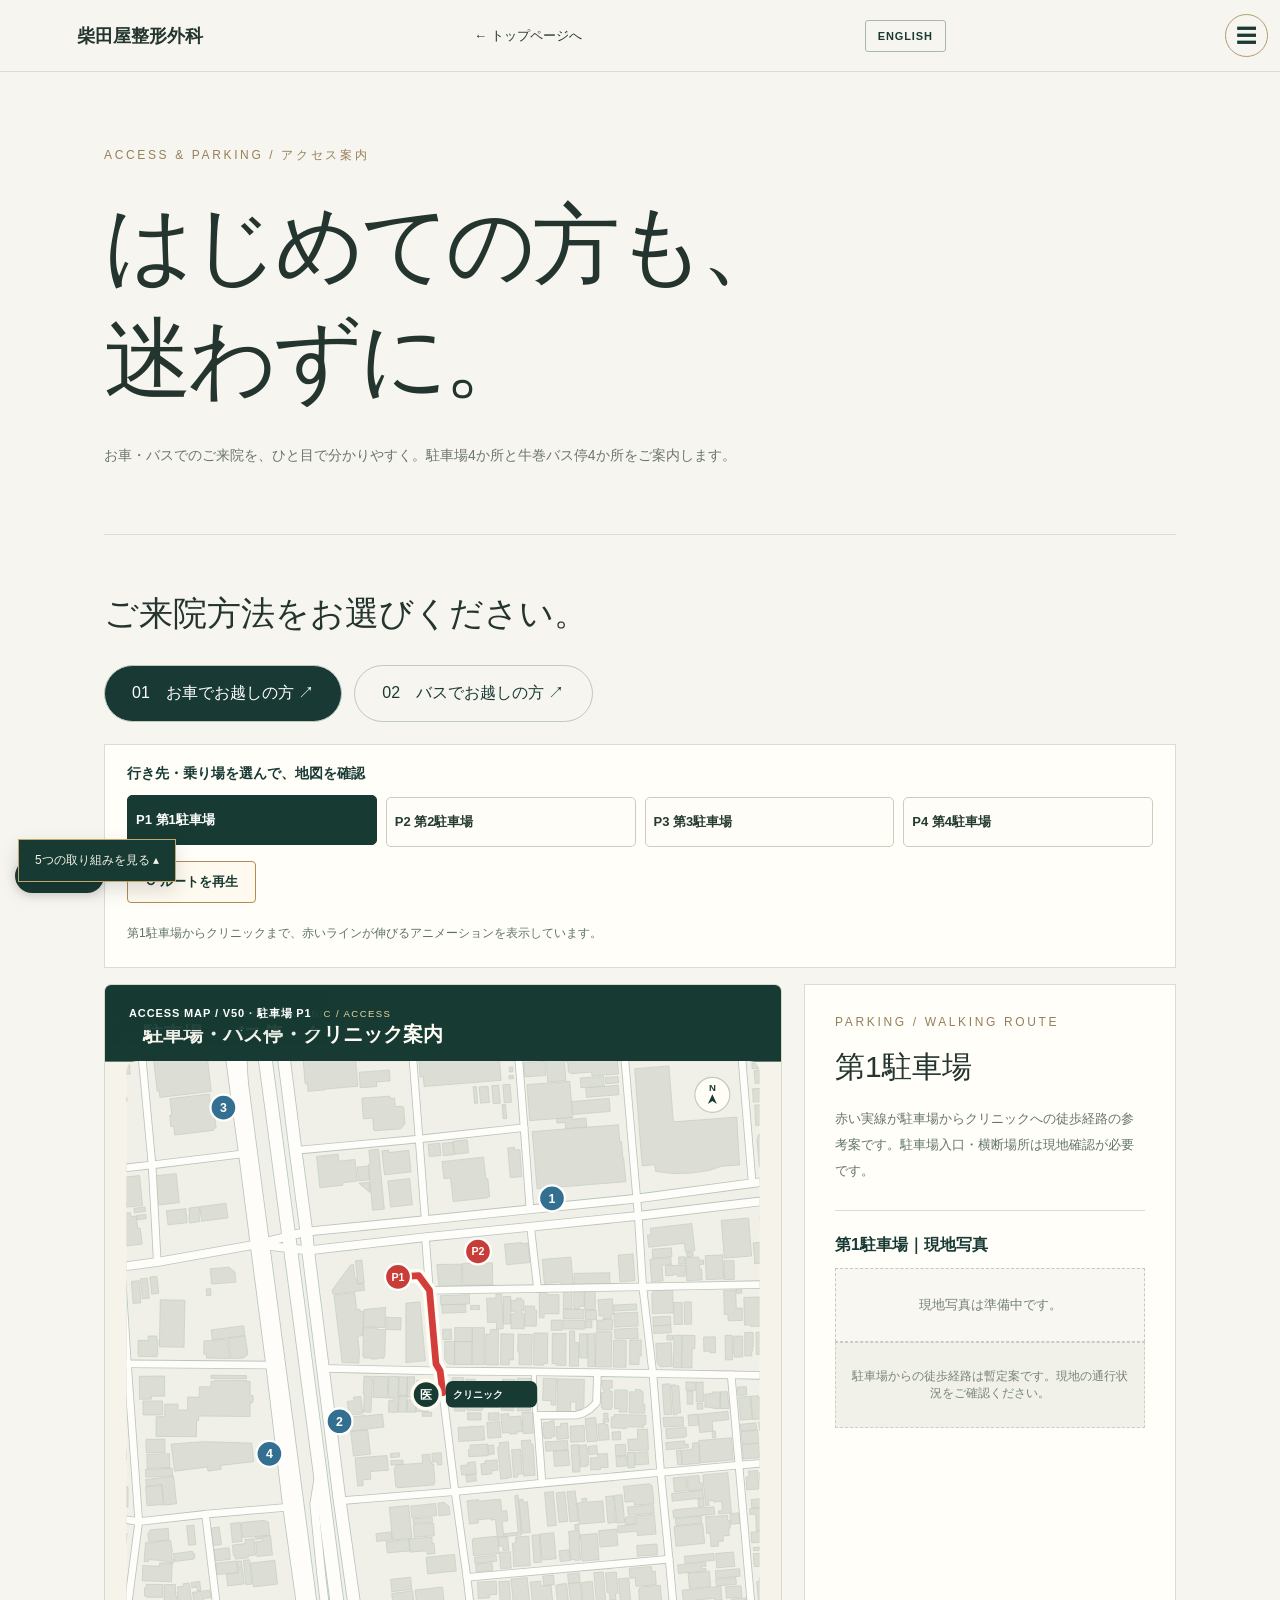
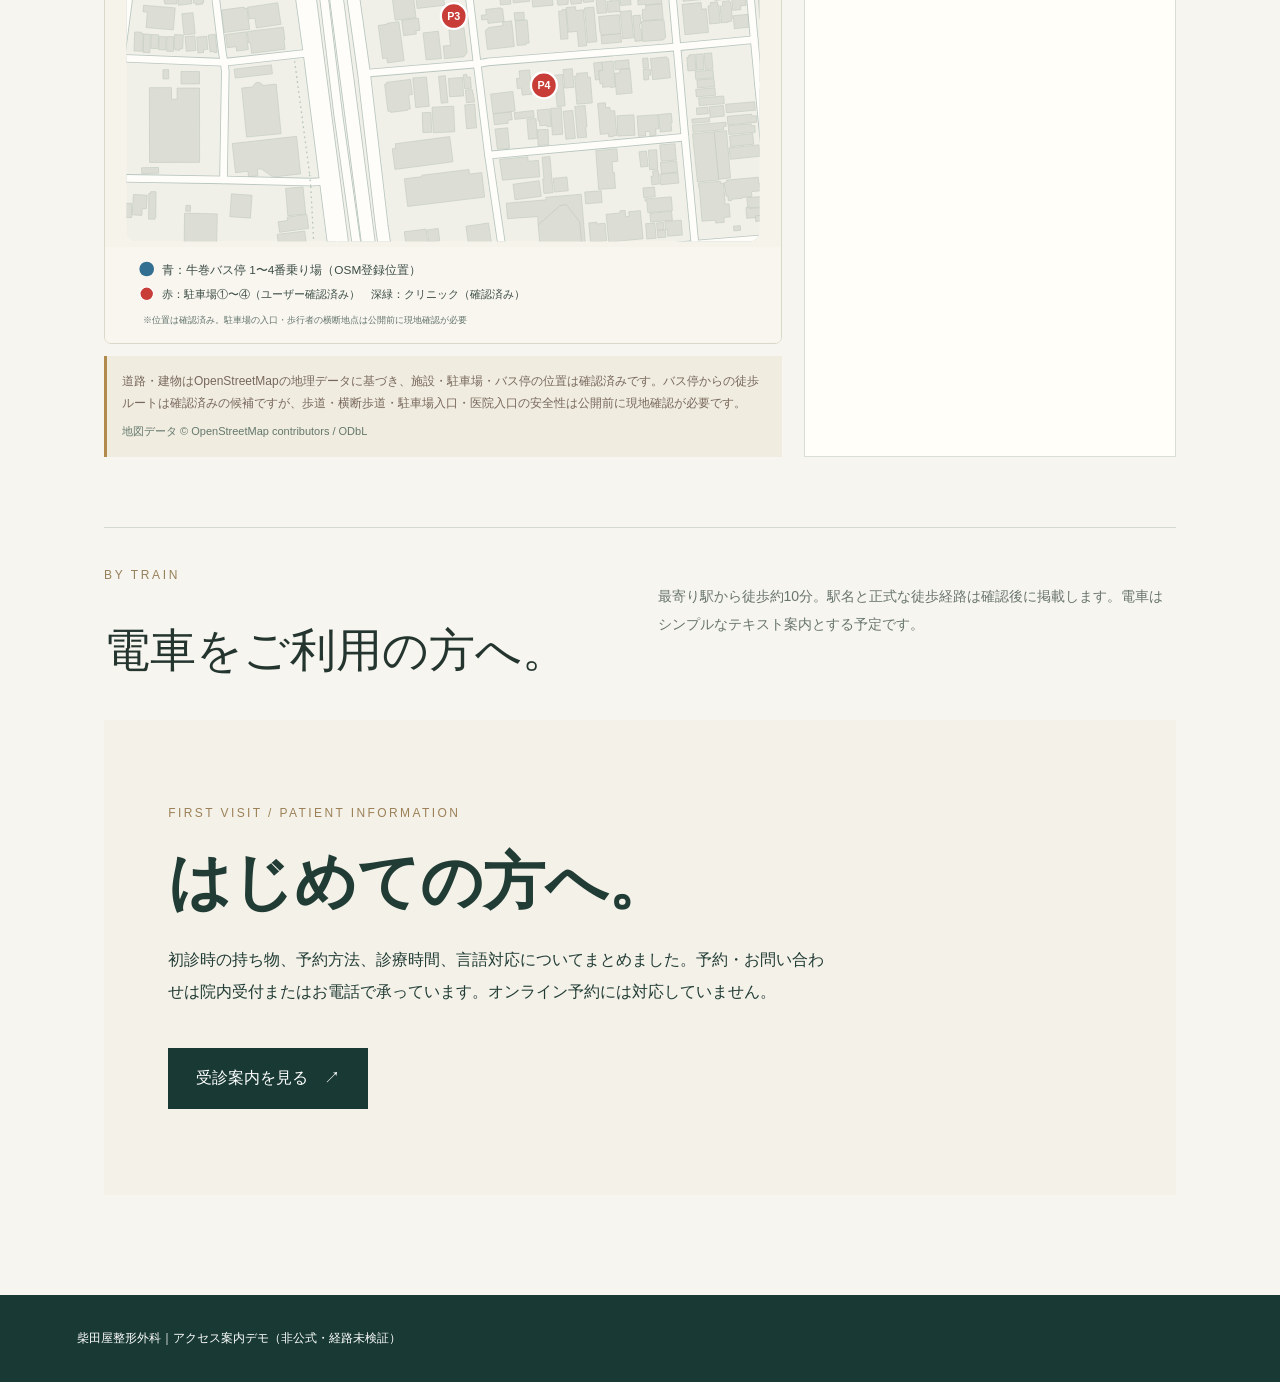
==== commit ad232b10: "Add files via upload" ====
--- a/access.html
+++ b/access.html
@@ -1,6 +1,6 @@
 <!DOCTYPE html>
 
-<html lang="ja"><head><meta charset="utf-8"/><meta content="width=device-width,initial-scale=1" name="viewport"/><title>アクセス・駐車場案内 V50 | 柴田屋整形外科 デモ</title><style>
+<html lang="ja"><head><meta charset="utf-8"/><meta content="width=device-width,initial-scale=1" name="viewport"/><title>アクセス・駐車場案内 V51 | 柴田屋整形外科 デモ</title><style>
 :root{--bg:#f7f5ef;--ink:#193a34;--red:#d94c43}*{box-sizing:border-box}body{margin:0;background:var(--bg);color:#24352f;font-family:-apple-system,BlinkMacSystemFont,'Noto Sans JP',sans-serif}a{color:inherit}header{height:72px;display:flex;align-items:center;justify-content:space-between;padding:0 6%;border-bottom:1px solid #d6dcd3;background:#f7f5ef}header a{text-decoration:none;font-size:13px}.brand{font-weight:700;font-size:18px}main{max-width:1200px;margin:auto;padding:75px 5% 100px}.eyebrow{font-size:12px;letter-spacing:.22em;color:#967f5b}h1{font-size:clamp(42px,7vw,88px);line-height:1.3;letter-spacing:-.05em;font-weight:500;margin:24px 0}.lead{line-height:2;color:#6a766e;font-size:14px}.intro{margin-top:65px;border-top:1px solid #d7dcd5;padding-top:28px}.intro h2{font-size:clamp(22px,3vw,34px);font-weight:500}.tabs{display:flex;flex-wrap:wrap;gap:12px;margin:26px 0 22px}button{cursor:pointer;font:inherit}.tab{border:1px solid #bccac0;border-radius:50px;padding:17px 27px;background:transparent;color:var(--ink)}.tab[aria-pressed=true]{background:var(--ink);color:white}.layout{display:grid;grid-template-columns:minmax(0,1.55fr) minmax(280px,.85fr);gap:22px}.map{position:relative;background:#e8ede5;border:1px solid #cad3c9;overflow:hidden}.map svg{display:block;width:100%;height:auto}.maptag{position:absolute;top:12px;left:12px;background:#fffef2ed;padding:9px 12px;font-size:11px;font-weight:600;z-index:2}.mapnote{font-size:12px;color:#78685b;line-height:1.8;background:#eee9dd;padding:15px;margin-top:12px}.road{fill:none;stroke:#fffdf7;stroke-width:34;stroke-linejoin:round}.roadEdge{fill:none;stroke:#bdc9c0;stroke-width:39;stroke-linejoin:round}.minor{fill:none;stroke:#fffdf7;stroke-width:18;stroke-linejoin:round}.minorEdge{fill:none;stroke:#bdc9c0;stroke-width:22;stroke-linejoin:round}.building{fill:#d2dbd0;stroke:#bac9b9;stroke-width:2}.route{fill:none;stroke:var(--red);stroke-width:9;stroke-linecap:round;stroke-linejoin:round;filter:drop-shadow(0 1px 2px white);pointer-events:none}.route.hide{display:none}.marker{cursor:pointer}.marker circle{stroke:#fff;stroke-width:4}.marker text{fill:#fff;font-weight:700;font-size:15px;text-anchor:middle;dominant-baseline:central;pointer-events:none}.marker.active circle{stroke:#ffd88e;stroke-width:6}.side{background:#fffef9;border:1px solid #d8ded6;padding:30px}.side h3{font-size:30px;font-weight:500;margin:18px 0}.side p{font-size:13px;line-height:2;color:#64736b}.options{display:grid;gap:9px;margin:25px 0}.option{padding:15px;border:1px solid #cbd4cb;background:white;text-align:left;color:#253a30}.option.active{background:#e7f0e8;border-color:#31594b}.replay{border:0;background:var(--ink);color:white;padding:15px 18px;margin-bottom:10px}.status{font-size:12px;color:#607368;min-height:40px;line-height:1.8}.photo{background:#f1f1e9;border:1px dashed #c9d0c7;text-align:center;padding:25px 10px;font-size:12px;color:#78847a}.train{border-top:1px solid #d2d9d0;margin-top:70px;padding-top:40px;display:grid;grid-template-columns:1fr 1fr;gap:35px}.train h2{font-size:clamp(28px,4vw,46px);font-weight:500}.train p{line-height:2;color:#68756d;font-size:14px}footer{background:var(--ink);color:white;padding:35px 6%;font-size:12px}.enter{animation:enter .8s both}@keyframes enter{from{opacity:.3;transform:translateY(22px) scale(.98)}to{opacity:1;transform:none}}@media(max-width:800px){main{padding:55px 5%}.layout,.train{grid-template-columns:1fr}.side{padding:23px}.maptag{font-size:10px}}@media(prefers-reduced-motion:reduce){*,*:before,*:after{animation:none!important;transition:none!important}}
 
 /* V17: route selection never jumps the page */
@@ -50,7 +50,7 @@
 .osm-credit{margin-top:8px;color:#64786c;font-size:11px}
 .mapnote{background:#f0ece0;border-left:3px solid #b18a4e}
 @media(max-width:800px){.map .verified-map{width:100%;height:auto;max-height:none;object-fit:contain}.route-controls .options{grid-template-columns:repeat(4,minmax(0,1fr));gap:6px}.route-controls .option{font-size:12px;min-height:45px;padding:9px 3px}.maptag{max-width:90%}}
-</style><meta name="shibataya-access-build" content="v50-p4-road-aligned"/><style>
+</style><meta content="v50-p4-road-aligned" name="shibataya-access-build"/><style>
 /* V50: P4 follows the northern road; red parking pins and animated red/blue routes */
 .map #accessMapSvg{display:block;width:100%;height:auto;max-height:none!important;overflow:visible}
 .map #interactiveRoutes{pointer-events:none}
@@ -59,19 +59,43 @@
 .replay-route:active{background:#e9dfca}
 @media(max-width:800px){.map #accessMapSvg{max-height:none!important}.replay-route{width:100%;min-height:44px}}
 @media(prefers-reduced-motion:reduce){.map .animated-access-route{transition:none!important}}
-</style></head><body><header><a class="brand" href="index.html">柴田屋整形外科</a><a href="index.html">← トップページへ</a><button aria-label="Switch to English" class="lang-toggle" data-language-toggle="" type="button">ENGLISH</button><details class="v273-menu"><summary aria-label="メニューを開く / Open menu">☰</summary><div class="v273-list"><a data-en="Home" data-ja="トップページ" href="index.html">トップページ</a><a data-en="Clinic &amp; Director" data-ja="クリニック案内・院長紹介" href="clinic.html">クリニック案内・院長紹介</a><a data-en="Five pillars" data-ja="5つの柱" href="index.html#services">5つの柱</a><a data-en="First visit" data-ja="はじめての方へ" href="visit.html">はじめての方へ</a><a data-en="Access &amp; parking" data-ja="アクセス・駐車場" href="access.html">アクセス・駐車場</a><a data-en="Careers / Recruit" data-ja="採用情報・求人" href="recruit.html">採用情報・求人</a></div></details></header><main><div class="eyebrow">ACCESS &amp; PARKING / アクセス案内</div><h1>はじめての方も、<br/>迷わずに。</h1><p class="lead">お車・バスでのご来院を、ひと目で分かりやすく。駐車場4か所と牛巻バス停4か所をご案内します。</p><div class="intro"><h2>ご来院方法をお選びください。</h2><div class="tabs"><button aria-pressed="true" class="tab" id="parkingTab">01　お車でお越しの方 ↗</button><button aria-pressed="false" class="tab" id="busTab">02　バスでお越しの方 ↗</button></div></div><div aria-label="経路の選択" class="route-controls"><div class="route-controls-heading">行き先・乗り場を選んで、地図を確認</div><div aria-label="行き先の選択" class="options" id="options" role="group"></div><p aria-live="polite" class="status" id="status" role="status">第1〜第4駐車場の位置を表示しています。</p></div><div class="layout"><div><div class="map enter"><div class="maptag" id="maptag">ACCESS MAP / V50・ルートアニメーション版</div><svg xmlns="http://www.w3.org/2000/svg" viewBox="0 0 1200 1700" width="1200" height="1700" id="accessMapSvg" role="img" aria-label="柴田屋整形外科アクセス地図。駐車場からの道順は赤色の実線、バス停からの徒歩ルートは青色の実線でアニメーション表示します。">
-<rect width="1200" height="1700" fill="#f6f3ea"/><rect width="1200" height="136" fill="#173b32"/>
-<text x="68" y="56" fill="#e8d5a4" font-size="17" font-family="Noto Sans CJK JP,sans-serif" letter-spacing="2.5">SHIBATAYA ORTHOPEDIC CLINIC  /  ACCESS</text>
-<text x="68" y="99" fill="#fffdf5" font-size="35" font-family="Noto Sans CJK JP,sans-serif" font-weight="700">駐車場・バス停・クリニック案内</text>
-<defs><clipPath id="clip"><rect x="38" y="135" width="1124" height="1385" rx="18"/></clipPath></defs>
-<g clip-path="url(#clip)"><rect x="38" y="135" width="1124" height="1385" fill="#f0f0e8"/>
-<g id="parks"><polygon points="-99.96,108.21 14.24,99.40 37.41,84.26 23.03,-77.10 -115.95,-68.29 -99.96,108.21" fill="#dce7d7"/><polygon points="1309.60,1187.45 1355.64,1193.13 1346.95,1263.65 1300.91,1257.97 1309.60,1187.45" fill="#dce7d7"/></g><g id="buildings"><polygon points="-19.02,1732.33 -24.53,1732.51 -24.98,1719.99 -44.96,1720.75 -44.51,1732.33 -136.29,1735.83 -136.88,1720.24 -157.10,1721.01 -156.59,1733.97 -249.65,1727.71 -250.10,1715.87 -269.75,1716.64 -269.27,1729.13 -274.75,1729.35 -273.20,1770.45 -155.76,1778.86 -139.92,1778.24 -17.44,1773.54 -19.02,1732.33" fill="#dcded5" stroke="#c5cdc2" stroke-width="1.2" stroke-linejoin="round"/><polygon points="1462.01,1386.02 1463.67,1406.77 1502.09,1403.64 1498.13,1354.53 1465.34,1357.18 1464.24,1343.50 1470.55,1342.99 1469.36,1328.39 1445.93,1330.32 1446.79,1340.77 1409.87,1343.75 1408.70,1329.44 1400.34,1330.13 1401.44,1343.90 1388.55,1344.92 1383.51,1392.43 1462.01,1386.02" fill="#dcded5" stroke="#c5cdc2" stroke-width="1.2" stroke-linejoin="round"/><polygon points="1255.74,1403.57 1260.11,1445.98 1309.63,1441.91 1307.82,1406.01 1296.74,1399.64 1255.74,1403.57" fill="#dcded5" stroke="#c5cdc2" stroke-width="1.2" stroke-linejoin="round"/><polygon points="4.89,-153.67 -3.77,-152.87 -1.96,-132.40 -118.78,-122.10 -115.95,-89.77 2.75,-100.26 0.45,-126.58 4.47,-126.94 3.79,-134.73 6.50,-134.99 4.89,-153.67" fill="#dcded5" stroke="#c5cdc2" stroke-width="1.2" stroke-linejoin="round"/><polygon points="142.02,-139.76 140.44,-151.52 143.83,-151.99 139.04,-187.42 79.40,-179.26 83.30,-150.43 70.88,-148.72 73.38,-130.37 142.02,-139.76" fill="#dcded5" stroke="#c5cdc2" stroke-width="1.2" stroke-linejoin="round"/><polygon points="381.31,359.79 422.11,355.42 421.60,350.84 447.75,348.03 443.70,309.62 415.17,312.68 413.86,300.23 375.45,304.31 381.31,359.79" fill="#dcded5" stroke="#c5cdc2" stroke-width="1.2" stroke-linejoin="round"/><polygon points="1000.42,1571.74 1002.54,1595.33 1034.87,1592.20 1032.79,1569.44 1000.42,1571.74" fill="#dcded5" stroke="#c5cdc2" stroke-width="1.2" stroke-linejoin="round"/><polygon points="980.59,1611.20 981.78,1624.38 1005.13,1622.16 1010.64,1680.23 1042.94,1677.21 1036.16,1605.78 998.84,1609.35 980.59,1611.20" fill="#dcded5" stroke="#c5cdc2" stroke-width="1.2" stroke-linejoin="round"/><polygon points="1032.79,1569.44 1031.81,1558.19 1026.39,1553.28 998.99,1555.72 1000.42,1571.74 1032.79,1569.44" fill="#dcded5" stroke="#c5cdc2" stroke-width="1.2" stroke-linejoin="round"/><polygon points="997.59,1595.80 998.84,1609.35 1036.16,1605.78 1034.87,1592.20 1002.54,1595.33 997.59,1595.80" fill="#dcded5" stroke="#c5cdc2" stroke-width="1.2" stroke-linejoin="round"/><polygon points="1396.32,1528.74 1399.03,1560.49 1434.16,1557.46 1434.43,1560.41 1445.81,1559.43 1443.31,1530.52 1442.83,1524.77 1430.14,1525.86 1396.32,1528.74" fill="#dcded5" stroke="#c5cdc2" stroke-width="1.2" stroke-linejoin="round"/><polygon points="239.33,1617.90 206.37,1616.92 205.33,1651.07 210.98,1651.21 235.52,1651.98 238.29,1652.05 239.33,1617.90" fill="#dcded5" stroke="#c5cdc2" stroke-width="1.2" stroke-linejoin="round"/><polygon points="109.59,1624.35 89.91,1623.84 89.49,1639.53 109.17,1640.04 109.59,1624.35" fill="#dcded5" stroke="#c5cdc2" stroke-width="1.2" stroke-linejoin="round"/><polygon points="140.86,1619.69 109.74,1618.85 109.59,1624.35 109.17,1640.04 108.82,1652.93 139.96,1653.76 140.86,1619.69" fill="#dcded5" stroke="#c5cdc2" stroke-width="1.2" stroke-linejoin="round"/><polygon points="235.52,1651.98 210.98,1651.21 210.51,1666.61 235.07,1667.34 235.52,1651.98" fill="#dcded5" stroke="#c5cdc2" stroke-width="1.2" stroke-linejoin="round"/><polygon points="1154.16,1474.60 1154.40,1477.91 1154.91,1484.50 1171.97,1483.23 1171.26,1473.36 1154.16,1474.60" fill="#dcded5" stroke="#c5cdc2" stroke-width="1.2" stroke-linejoin="round"/><polygon points="1139.01,1479.04 1154.40,1477.91 1154.16,1474.60 1171.26,1473.36 1170.24,1459.53 1143.53,1461.46 1143.38,1459.35 1137.61,1459.78 1139.01,1479.04" fill="#dcded5" stroke="#c5cdc2" stroke-width="1.2" stroke-linejoin="round"/><polygon points="877.74,1232.74 876.19,1217.38 883.51,1216.61 882.03,1201.80 867.29,1203.25 870.32,1233.51 877.74,1232.74" fill="#dcded5" stroke="#c5cdc2" stroke-width="1.2" stroke-linejoin="round"/><polygon points="901.53,1199.83 882.03,1201.80 883.51,1216.61 876.19,1217.38 877.74,1232.74 878.48,1240.02 882.59,1239.59 883.28,1246.58 896.80,1245.23 896.94,1246.87 906.18,1245.96 901.53,1199.83" fill="#dcded5" stroke="#c5cdc2" stroke-width="1.2" stroke-linejoin="round"/><polygon points="581.95,1591.14 566.35,1592.12 568.58,1627.99 584.19,1627.00 581.95,1591.14" fill="#dcded5" stroke="#c5cdc2" stroke-width="1.2" stroke-linejoin="round"/><polygon points="602.53,1589.87 581.95,1591.14 584.19,1627.00 604.76,1625.73 602.53,1589.87" fill="#dcded5" stroke="#c5cdc2" stroke-width="1.2" stroke-linejoin="round"/><polygon points="64.39,1715.69 41.55,1715.15 41.49,1718.24 41.25,1728.11 64.09,1728.65 64.39,1715.69" fill="#dcded5" stroke="#c5cdc2" stroke-width="1.2" stroke-linejoin="round"/><polygon points="41.25,1728.11 41.49,1718.24 38.39,1718.17 10.73,1717.55 9.95,1751.23 40.68,1751.95 41.25,1728.11" fill="#dcded5" stroke="#c5cdc2" stroke-width="1.2" stroke-linejoin="round"/><polygon points="59.80,1599.81 10.37,1598.68 9.98,1615.61 12.57,1615.68 10.61,1700.87 8.97,1700.84 8.58,1717.48 10.73,1717.55 38.39,1718.17 40.54,1625.73 59.18,1626.17 59.80,1599.81" fill="#dcded5" stroke="#c5cdc2" stroke-width="1.2" stroke-linejoin="round"/><polygon points="9.42,1236.68 -24.08,1232.56 -25.60,1244.94 7.90,1249.05 9.42,1236.68" fill="#dcded5" stroke="#c5cdc2" stroke-width="1.2" stroke-linejoin="round"/><polygon points="1310.97,1730.66 1312.61,1749.41 1330.84,1747.80 1329.17,1729.02 1310.97,1730.66" fill="#dcded5" stroke="#c5cdc2" stroke-width="1.2" stroke-linejoin="round"/><polygon points="916.75,1166.34 915.41,1151.01 880.36,1154.03 881.67,1169.39 916.75,1166.34" fill="#dcded5" stroke="#c5cdc2" stroke-width="1.2" stroke-linejoin="round"/><polygon points="1393.19,1686.86 1361.80,1689.44 1362.97,1703.50 1366.18,1703.20 1366.39,1705.43 1376.07,1704.66 1376.52,1710.70 1395.01,1709.21 1393.19,1686.86" fill="#dcded5" stroke="#c5cdc2" stroke-width="1.2" stroke-linejoin="round"/><polygon points="1141.78,1716.86 1139.57,1688.75 1093.18,1692.39 1093.03,1690.39 1083.92,1691.15 1086.27,1721.34 1141.78,1716.86" fill="#dcded5" stroke="#c5cdc2" stroke-width="1.2" stroke-linejoin="round"/><polygon points="981.84,1394.07 972.01,1394.98 972.85,1404.19 969.18,1404.52 970.52,1419.33 984.01,1418.10 981.84,1394.07" fill="#dcded5" stroke="#c5cdc2" stroke-width="1.2" stroke-linejoin="round"/><polygon points="-132.83,1276.32 -164.25,1272.32 -163.92,1269.73 -179.25,1267.80 -179.08,1266.35 -191.26,1264.78 -193.52,1282.80 -181.64,1284.33 -183.22,1296.78 -173.95,1297.91 -173.51,1294.60 -135.75,1299.44 -132.83,1276.32" fill="#dcded5" stroke="#c5cdc2" stroke-width="1.2" stroke-linejoin="round"/><polygon points="1205.80,1307.34 1205.53,1304.79 1215.30,1303.85 1213.78,1288.45 1190.14,1290.78 1190.85,1298.31 1179.18,1299.48 1180.19,1309.89 1205.80,1307.34" fill="#dcded5" stroke="#c5cdc2" stroke-width="1.2" stroke-linejoin="round"/><polygon points="714.11,1739.65 710.42,1712.49 677.72,1716.97 681.41,1744.16 714.11,1739.65" fill="#dcded5" stroke="#c5cdc2" stroke-width="1.2" stroke-linejoin="round"/><polygon points="1164.11,1744.56 1163.31,1735.75 1143.95,1737.57 1144.78,1746.38 1164.11,1744.56" fill="#dcded5" stroke="#c5cdc2" stroke-width="1.2" stroke-linejoin="round"/><polygon points="567.87,1627.29 563.11,1594.31 549.14,1596.35 542.92,1604.14 546.70,1630.35 567.87,1627.29" fill="#dcded5" stroke="#c5cdc2" stroke-width="1.2" stroke-linejoin="round"/><polygon points="-110.86,1406.99 -117.29,1452.79 -106.15,1454.36 -107.73,1465.68 -79.77,1469.65 -73.93,1428.00 -75.09,1427.85 -72.74,1411.00 -99.45,1407.25 -99.66,1408.59 -110.86,1406.99" fill="#dcded5" stroke="#c5cdc2" stroke-width="1.2" stroke-linejoin="round"/><polygon points="1091.04,1547.05 1093.06,1567.51 1109.62,1565.91 1107.59,1545.38 1091.04,1547.05" fill="#dcded5" stroke="#c5cdc2" stroke-width="1.2" stroke-linejoin="round"/><polygon points="975.56,1703.39 957.84,1704.59 960.58,1746.75 975.68,1745.77 985.21,1745.11 986.75,1768.92 997.21,1768.27 996.70,1760.51 1002.42,1760.15 999.59,1716.35 976.57,1717.88 975.91,1707.65 981.84,1707.25 981.57,1703.02 975.56,1703.39" fill="#dcded5" stroke="#c5cdc2" stroke-width="1.2" stroke-linejoin="round"/><polygon points="-159.48,1241.59 -152.13,1242.39 -152.51,1245.92 -136.11,1247.67 -134.83,1235.87 -123.84,1237.00 -121.69,1216.65 -156.44,1212.94 -159.48,1241.59" fill="#dcded5" stroke="#c5cdc2" stroke-width="1.2" stroke-linejoin="round"/><polygon points="1200.08,1550.36 1199.49,1541.26 1195.14,1541.52 1194.84,1536.86 1187.07,1537.33 1187.87,1551.09 1200.08,1550.36" fill="#dcded5" stroke="#c5cdc2" stroke-width="1.2" stroke-linejoin="round"/><polygon points="992.08,1499.25 991.10,1486.47 978.98,1487.34 979.96,1500.16 992.08,1499.25" fill="#dcded5" stroke="#c5cdc2" stroke-width="1.2" stroke-linejoin="round"/><polygon points="1371.18,1521.82 1362.58,1522.59 1366.63,1567.84 1397.00,1565.07 1394.29,1534.89 1372.52,1536.86 1371.18,1521.82" fill="#dcded5" stroke="#c5cdc2" stroke-width="1.2" stroke-linejoin="round"/><polygon points="1151.31,1347.39 1149.67,1328.64 1108.54,1333.08 1110.18,1351.80 1151.31,1347.39" fill="#dcded5" stroke="#c5cdc2" stroke-width="1.2" stroke-linejoin="round"/><polygon points="851.44,1432.37 852.99,1453.19 882.26,1451.04 880.74,1430.18 851.44,1432.37" fill="#dcded5" stroke="#c5cdc2" stroke-width="1.2" stroke-linejoin="round"/><polygon points="645.59,1527.57 685.70,1521.60 680.70,1487.31 640.56,1493.24 645.59,1527.57" fill="#dcded5" stroke="#c5cdc2" stroke-width="1.2" stroke-linejoin="round"/><polygon points="1182.30,1354.89 1184.24,1376.26 1202.46,1374.62 1203.06,1381.32 1219.94,1379.79 1217.41,1351.72 1182.30,1354.89" fill="#dcded5" stroke="#c5cdc2" stroke-width="1.2" stroke-linejoin="round"/><polygon points="534.94,1528.23 537.53,1549.86 542.74,1553.10 584.04,1548.14 581.03,1522.73 534.94,1528.23" fill="#dcded5" stroke="#c5cdc2" stroke-width="1.2" stroke-linejoin="round"/><polygon points="1207.53,1604.36 1191.71,1605.74 1196.69,1662.28 1227.03,1659.59 1223.43,1618.78 1216.28,1619.43 1215.72,1612.99 1208.33,1613.64 1207.53,1604.36" fill="#dcded5" stroke="#c5cdc2" stroke-width="1.2" stroke-linejoin="round"/><polygon points="688.89,1293.84 691.12,1312.84 715.60,1310.29 715.03,1304.90 722.92,1304.07 720.81,1290.01 688.89,1293.84" fill="#dcded5" stroke="#c5cdc2" stroke-width="1.2" stroke-linejoin="round"/><polygon points="296.71,1755.74 293.97,1732.37 286.86,1733.24 289.63,1756.58 296.71,1755.74" fill="#dcded5" stroke="#c5cdc2" stroke-width="1.2" stroke-linejoin="round"/><polygon points="572.78,1521.68 569.86,1498.16 531.21,1502.96 534.13,1526.48 572.78,1521.68" fill="#dcded5" stroke="#c5cdc2" stroke-width="1.2" stroke-linejoin="round"/><polygon points="1005.16,1441.00 958.26,1444.82 958.58,1448.46 961.65,1448.20 963.32,1468.81 1007.09,1465.28 1005.16,1441.00" fill="#dcded5" stroke="#c5cdc2" stroke-width="1.2" stroke-linejoin="round"/><polygon points="1231.11,1601.59 1253.77,1599.37 1251.36,1574.50 1228.73,1576.69 1231.11,1601.59" fill="#dcded5" stroke="#c5cdc2" stroke-width="1.2" stroke-linejoin="round"/><polygon points="156.22,1114.02 136.33,1116.02 140.11,1153.41 160.00,1151.41 156.22,1114.02" fill="#dcded5" stroke="#c5cdc2" stroke-width="1.2" stroke-linejoin="round"/><polygon points="1080.29,1229.65 1079.15,1215.74 1047.41,1218.40 1048.54,1232.27 1080.29,1229.65" fill="#dcded5" stroke="#c5cdc2" stroke-width="1.2" stroke-linejoin="round"/><polygon points="324.41,1474.56 356.30,1471.36 351.42,1423.16 320.39,1425.92 324.41,1474.56" fill="#dcded5" stroke="#c5cdc2" stroke-width="1.2" stroke-linejoin="round"/><polygon points="1098.30,1321.80 1097.80,1316.01 1102.74,1315.61 1102.11,1308.43 1042.47,1313.57 1043.57,1326.49 1098.30,1321.80" fill="#dcded5" stroke="#c5cdc2" stroke-width="1.2" stroke-linejoin="round"/><polygon points="360.26,1524.15 308.33,1530.45 302.10,1531.14 303.15,1560.01 361.69,1560.23 360.26,1524.15" fill="#dcded5" stroke="#c5cdc2" stroke-width="1.2" stroke-linejoin="round"/><polygon points="606.04,1755.23 605.15,1748.53 591.01,1750.43 591.87,1757.12 606.04,1755.23" fill="#dcded5" stroke="#c5cdc2" stroke-width="1.2" stroke-linejoin="round"/><polygon points="1139.87,1772.16 1137.91,1751.48 1141.96,1751.08 1139.54,1726.03 1137.10,1726.25 1136.95,1724.69 1095.95,1728.65 1100.48,1775.98 1139.87,1772.16" fill="#dcded5" stroke="#c5cdc2" stroke-width="1.2" stroke-linejoin="round"/><polygon points="-169.58,1230.85 -164.57,1202.45 -202.63,1195.72 -203.32,1199.58 -212.93,1197.90 -217.91,1226.26 -202.99,1228.92 -202.30,1225.02 -169.58,1230.85" fill="#dcded5" stroke="#c5cdc2" stroke-width="1.2" stroke-linejoin="round"/><polygon points="960.49,1750.86 958.85,1731.35 943.43,1732.66 945.06,1752.17 960.49,1750.86" fill="#dcded5" stroke="#c5cdc2" stroke-width="1.2" stroke-linejoin="round"/><polygon points="795.40,1408.16 797.78,1432.44 822.23,1430.04 819.85,1405.75 795.40,1408.16" fill="#dcded5" stroke="#c5cdc2" stroke-width="1.2" stroke-linejoin="round"/><polygon points="1063.19,1215.23 1061.47,1187.09 1048.51,1187.85 1050.24,1216.07 1063.19,1215.23" fill="#dcded5" stroke="#c5cdc2" stroke-width="1.2" stroke-linejoin="round"/><polygon points="1375.98,1296.06 1290.78,1290.60 1289.03,1300.57 1275.66,1299.04 1262.85,1307.23 1259.10,1366.80 1271.43,1375.43 1293.49,1377.43 1293.26,1387.69 1370.80,1390.93 1371.04,1381.87 1375.09,1382.23 1379.25,1304.28 1375.15,1303.96 1375.98,1296.06" fill="#dcded5" stroke="#c5cdc2" stroke-width="1.2" stroke-linejoin="round"/><polygon points="1219.62,1331.08 1218.04,1311.57 1183.91,1314.26 1185.46,1333.81 1219.62,1331.08" fill="#dcded5" stroke="#c5cdc2" stroke-width="1.2" stroke-linejoin="round"/><polygon points="1231.80,1728.51 1228.16,1693.45 1214.14,1694.90 1217.80,1730.00 1231.80,1728.51" fill="#dcded5" stroke="#c5cdc2" stroke-width="1.2" stroke-linejoin="round"/><polygon points="10.88,1196.66 10.10,1196.59 10.55,1193.31 8.32,1193.02 8.52,1191.71 -18.42,1188.03 -20.27,1201.54 9.66,1205.66 10.88,1196.66" fill="#dcded5" stroke="#c5cdc2" stroke-width="1.2" stroke-linejoin="round"/><polygon points="1081.92,1245.27 1080.85,1231.29 1050.57,1233.62 1051.61,1247.60 1081.92,1245.27" fill="#dcded5" stroke="#c5cdc2" stroke-width="1.2" stroke-linejoin="round"/><polygon points="574.63,1632.43 579.24,1667.74 609.74,1663.74 605.15,1628.42 574.63,1632.43" fill="#dcded5" stroke="#c5cdc2" stroke-width="1.2" stroke-linejoin="round"/><polygon points="199.19,1479.26 199.40,1471.21 141.24,1469.87 141.01,1479.41 140.23,1547.85 197.37,1549.45 199.19,1479.26" fill="#dcded5" stroke="#c5cdc2" stroke-width="1.2" stroke-linejoin="round"/><polygon points="1372.73,1476.27 1372.97,1478.53 1396.67,1476.20 1406.02,1475.33 1404.60,1460.84 1371.54,1464.08 1372.73,1476.27" fill="#dcded5" stroke="#c5cdc2" stroke-width="1.2" stroke-linejoin="round"/><polygon points="-204.63,1694.25 -205.82,1679.14 -157.31,1678.85 -155.70,1597.59 -280.53,1597.19 -280.29,1694.76 -204.63,1694.25" fill="#dcded5" stroke="#c5cdc2" stroke-width="1.2" stroke-linejoin="round"/><polygon points="1072.45,1593.65 1074.42,1613.97 1112.21,1610.33 1110.24,1590.01 1072.45,1593.65" fill="#dcded5" stroke="#c5cdc2" stroke-width="1.2" stroke-linejoin="round"/><polygon points="1073.44,1307.78 1072.78,1300.39 1041.69,1302.94 1042.32,1310.47 1073.44,1307.78" fill="#dcded5" stroke="#c5cdc2" stroke-width="1.2" stroke-linejoin="round"/><polygon points="880.36,1754.72 877.17,1715.62 858.02,1717.04 861.42,1763.35 880.60,1761.89 880.36,1754.72" fill="#dcded5" stroke="#c5cdc2" stroke-width="1.2" stroke-linejoin="round"/><polygon points="1003.49,1229.65 1000.03,1196.23 996.97,1192.48 968.14,1195.50 971.98,1232.96 1003.49,1229.65" fill="#dcded5" stroke="#c5cdc2" stroke-width="1.2" stroke-linejoin="round"/><polygon points="952.18,1129.56 954.56,1165.02 991.16,1162.51 995.30,1157.67 992.11,1126.69 952.18,1129.56" fill="#dcded5" stroke="#c5cdc2" stroke-width="1.2" stroke-linejoin="round"/><polygon points="956.47,1233.62 965.05,1233.00 964.51,1225.02 968.35,1224.77 967.64,1214.39 955.19,1215.23 956.47,1233.62" fill="#dcded5" stroke="#c5cdc2" stroke-width="1.2" stroke-linejoin="round"/><polygon points="1148.48,1794.81 1170.72,1792.66 1166.31,1745.69 1144.07,1747.80 1148.48,1794.81" fill="#dcded5" stroke="#c5cdc2" stroke-width="1.2" stroke-linejoin="round"/><polygon points="161.58,1181.15 159.29,1155.16 142.14,1156.58 144.28,1182.65 161.58,1181.15" fill="#dcded5" stroke="#c5cdc2" stroke-width="1.2" stroke-linejoin="round"/><polygon points="572.16,1499.65 575.11,1521.53 594.22,1518.94 591.28,1497.03 572.16,1499.65" fill="#dcded5" stroke="#c5cdc2" stroke-width="1.2" stroke-linejoin="round"/><polygon points="780.99,1717.26 752.82,1718.75 753.86,1738.05 760.59,1737.72 760.83,1741.91 767.02,1753.05 772.74,1757.53 779.20,1757.16 783.16,1756.94 780.99,1717.26" fill="#dcded5" stroke="#c5cdc2" stroke-width="1.2" stroke-linejoin="round"/><polygon points="854.78,1335.01 853.17,1316.66 855.52,1316.48 852.19,1278.84 833.76,1280.47 838.70,1336.43 854.78,1335.01" fill="#dcded5" stroke="#c5cdc2" stroke-width="1.2" stroke-linejoin="round"/><polygon points="974.72,1357.55 964.48,1358.13 966.50,1392.68 974.81,1392.21 981.07,1391.85 979.07,1357.33 974.72,1357.55" fill="#dcded5" stroke="#c5cdc2" stroke-width="1.2" stroke-linejoin="round"/><polygon points="47.12,1452.25 17.07,1452.61 17.28,1468.96 25.50,1468.85 25.56,1477.62 47.32,1477.44 47.12,1452.25" fill="#dcded5" stroke="#c5cdc2" stroke-width="1.2" stroke-linejoin="round"/><polygon points="932.50,1753.67 929.10,1710.74 919.25,1711.25 919.93,1721.63 918.29,1721.19 921.06,1754.58 932.50,1753.67" fill="#dcded5" stroke="#c5cdc2" stroke-width="1.2" stroke-linejoin="round"/><polygon points="1185.46,1552.11 1150.95,1554.55 1154.46,1605.45 1189.00,1603.01 1185.46,1552.11" fill="#dcded5" stroke="#c5cdc2" stroke-width="1.2" stroke-linejoin="round"/><polygon points="1275.21,1735.61 1269.34,1673.93 1243.20,1676.45 1249.07,1738.12 1275.21,1735.61" fill="#dcded5" stroke="#c5cdc2" stroke-width="1.2" stroke-linejoin="round"/><polygon points="-142.09,1411.14 -157.19,1409.47 -159.12,1427.27 -144.03,1428.91 -142.09,1411.14" fill="#dcded5" stroke="#c5cdc2" stroke-width="1.2" stroke-linejoin="round"/><polygon points="-69.05,1645.57 -118.18,1643.90 -118.92,1666.03 -69.76,1667.74 -69.05,1645.57" fill="#dcded5" stroke="#c5cdc2" stroke-width="1.2" stroke-linejoin="round"/><polygon points="1162.74,1368.80 1160.86,1348.63 1107.77,1354.05 1109.56,1374.37 1162.74,1368.80" fill="#dcded5" stroke="#c5cdc2" stroke-width="1.2" stroke-linejoin="round"/><polygon points="636.51,1261.72 634.48,1229.28 609.62,1230.85 611.64,1263.29 636.51,1261.72" fill="#dcded5" stroke="#c5cdc2" stroke-width="1.2" stroke-linejoin="round"/><polygon points="1018.97,1766.85 1020.67,1786.87 1014.00,1787.45 1017.04,1823.42 1049.58,1820.66 1050.33,1820.29 1055.57,1812.03 1044.73,1695.12 1003.58,1698.62 1009.30,1766.74 1018.91,1765.94 1018.97,1766.85" fill="#dcded5" stroke="#c5cdc2" stroke-width="1.2" stroke-linejoin="round"/><polygon points="867.58,1104.11 851.03,1105.72 856.48,1167.06 872.97,1165.57 867.58,1104.11" fill="#dcded5" stroke="#c5cdc2" stroke-width="1.2" stroke-linejoin="round"/><polygon points="982.76,1668.98 984.07,1682.27 1003.79,1680.27 1002.51,1666.98 982.76,1668.98" fill="#dcded5" stroke="#c5cdc2" stroke-width="1.2" stroke-linejoin="round"/><polygon points="-180.30,1311.35 -213.29,1306.36 -222.67,1369.13 -189.65,1374.11 -180.30,1311.35" fill="#dcded5" stroke="#c5cdc2" stroke-width="1.2" stroke-linejoin="round"/><polygon points="202.70,1625.58 183.92,1625.36 184.21,1599.41 178.11,1599.33 178.02,1609.20 175.07,1609.16 173.52,1738.34 175.79,1738.37 175.58,1752.94 183.23,1753.05 183.38,1741.51 201.34,1741.72 202.70,1625.58" fill="#dcded5" stroke="#c5cdc2" stroke-width="1.2" stroke-linejoin="round"/><polygon points="1238.55,1185.41 1240.34,1203.11 1242.40,1202.93 1242.69,1205.95 1273.13,1202.85 1271.04,1182.10 1238.55,1185.41" fill="#dcded5" stroke="#c5cdc2" stroke-width="1.2" stroke-linejoin="round"/><polygon points="1224.50,1331.95 1191.00,1334.87 1192.40,1350.45 1231.50,1346.88 1230.46,1335.81 1224.95,1336.36 1224.50,1331.95" fill="#dcded5" stroke="#c5cdc2" stroke-width="1.2" stroke-linejoin="round"/><polygon points="1237.27,1440.01 1237.96,1447.59 1250.38,1446.49 1249.69,1438.92 1237.27,1440.01" fill="#dcded5" stroke="#c5cdc2" stroke-width="1.2" stroke-linejoin="round"/><polygon points="122.07,1156.76 109.86,1156.51 109.41,1182.46 121.71,1182.68 122.07,1156.76" fill="#dcded5" stroke="#c5cdc2" stroke-width="1.2" stroke-linejoin="round"/><polygon points="1162.50,1718.50 1156.73,1718.97 1158.07,1734.70 1163.87,1734.19 1162.50,1718.50" fill="#dcded5" stroke="#c5cdc2" stroke-width="1.2" stroke-linejoin="round"/><polygon points="603.87,1225.90 591.96,1227.10 596.78,1274.76 608.64,1273.59 603.87,1225.90" fill="#dcded5" stroke="#c5cdc2" stroke-width="1.2" stroke-linejoin="round"/><polygon points="916.45,1639.60 896.44,1641.13 899.77,1684.78 919.75,1683.22 916.45,1639.60" fill="#dcded5" stroke="#c5cdc2" stroke-width="1.2" stroke-linejoin="round"/><polygon points="-13.93,1321.91 -18.10,1321.40 -16.40,1307.16 -40.34,1304.28 -43.02,1327.11 -14.97,1330.46 -13.93,1321.91" fill="#dcded5" stroke="#c5cdc2" stroke-width="1.2" stroke-linejoin="round"/><polygon points="934.94,1643.75 937.62,1673.79 964.33,1671.35 961.65,1641.31 934.94,1643.75" fill="#dcded5" stroke="#c5cdc2" stroke-width="1.2" stroke-linejoin="round"/><polygon points="930.77,1212.94 929.46,1197.72 904.36,1199.90 905.64,1215.09 930.77,1212.94" fill="#dcded5" stroke="#c5cdc2" stroke-width="1.2" stroke-linejoin="round"/><polygon points="-197.30,1277.74 -194.83,1261.14 -168.30,1265.18 -167.05,1256.77 -220.41,1248.69 -224.16,1273.67 -197.30,1277.74" fill="#dcded5" stroke="#c5cdc2" stroke-width="1.2" stroke-linejoin="round"/><polygon points="1224.47,1552.99 1190.31,1555.53 1193.38,1597.19 1227.57,1594.67 1224.47,1552.99" fill="#dcded5" stroke="#c5cdc2" stroke-width="1.2" stroke-linejoin="round"/><polygon points="1386.91,1634.90 1383.84,1600.94 1370.74,1602.14 1373.81,1636.07 1386.91,1634.90" fill="#dcded5" stroke="#c5cdc2" stroke-width="1.2" stroke-linejoin="round"/><polygon points="789.57,1284.99 766.99,1286.99 768.66,1306.00 770.95,1305.78 771.76,1314.84 784.62,1313.68 784.89,1316.55 792.28,1315.86 789.57,1284.99" fill="#dcded5" stroke="#c5cdc2" stroke-width="1.2" stroke-linejoin="round"/><polygon points="-23.90,1332.28 -35.67,1330.72 -41.47,1375.17 -29.71,1376.74 -23.90,1332.28" fill="#dcded5" stroke="#c5cdc2" stroke-width="1.2" stroke-linejoin="round"/><polygon points="536.87,1287.32 536.63,1285.57 541.96,1284.88 538.90,1260.19 545.69,1259.32 542.32,1232.42 499.44,1237.80 499.83,1240.83 496.28,1241.26 502.24,1289.10 506.80,1288.52 507.12,1291.07 536.87,1287.32" fill="#dcded5" stroke="#c5cdc2" stroke-width="1.2" stroke-linejoin="round"/><polygon points="361.51,1496.85 358.14,1472.16 323.45,1476.89 324.26,1482.97 307.31,1485.27 309.85,1503.87 361.51,1496.85" fill="#dcded5" stroke="#c5cdc2" stroke-width="1.2" stroke-linejoin="round"/><polygon points="1099.31,1297.62 1097.50,1278.73 1072.31,1281.09 1074.12,1300.06 1099.31,1297.62" fill="#dcded5" stroke="#c5cdc2" stroke-width="1.2" stroke-linejoin="round"/><polygon points="816.75,1279.42 811.72,1223.71 797.61,1225.06 802.64,1280.73 816.75,1279.42" fill="#dcded5" stroke="#c5cdc2" stroke-width="1.2" stroke-linejoin="round"/><polygon points="-130.21,1510.17 -134.89,1547.09 -128.30,1552.19 -79.50,1553.06 -39.03,1553.82 -30.34,1478.13 -69.76,1473.18 -71.61,1484.72 -126.16,1478.50 -130.21,1510.17" fill="#dcded5" stroke="#c5cdc2" stroke-width="1.2" stroke-linejoin="round"/><polygon points="809.84,1282.73 791.44,1283.79 793.97,1331.04 812.38,1330.02 809.84,1282.73" fill="#dcded5" stroke="#c5cdc2" stroke-width="1.2" stroke-linejoin="round"/><polygon points="771.76,1405.21 769.32,1376.30 750.97,1377.61 750.29,1369.82 700.20,1374.37 705.41,1411.25 771.76,1405.21" fill="#dcded5" stroke="#c5cdc2" stroke-width="1.2" stroke-linejoin="round"/><polygon points="587.11,1538.97 596.55,1537.88 595.03,1523.93 585.59,1524.99 587.11,1538.97" fill="#dcded5" stroke="#c5cdc2" stroke-width="1.2" stroke-linejoin="round"/><polygon points="932.23,1651.51 931.55,1643.75 919.13,1644.84 919.84,1652.63 932.23,1651.51" fill="#dcded5" stroke="#c5cdc2" stroke-width="1.2" stroke-linejoin="round"/><polygon points="1182.54,1191.17 1166.88,1192.33 1168.01,1207.48 1183.64,1206.35 1182.54,1191.17" fill="#dcded5" stroke="#c5cdc2" stroke-width="1.2" stroke-linejoin="round"/><polygon points="1364.90,1230.41 1365.32,1226.81 1352.96,1225.35 1351.80,1235.47 1348.35,1235.07 1346.44,1251.64 1343.07,1251.24 1342.15,1259.10 1346.26,1259.54 1345.64,1264.75 1364.84,1267.04 1364.37,1271.23 1393.55,1273.88 1393.52,1270.61 1424.67,1274.94 1424.99,1271.48 1458.49,1270.72 1458.08,1274.18 1487.41,1276.94 1487.85,1272.94 1506.14,1275.09 1509.86,1242.90 1504.65,1242.28 1505.07,1238.60 1498.10,1237.77 1498.87,1231.10 1487.44,1229.76 1486.54,1237.51 1464.21,1234.89 1464.63,1231.51 1453.82,1230.27 1453.43,1233.47 1437.41,1231.61 1437.83,1227.83 1423.74,1226.15 1423.27,1230.45 1410.19,1228.88 1409.42,1235.66 1364.90,1230.41" fill="#dcded5" stroke="#c5cdc2" stroke-width="1.2" stroke-linejoin="round"/><polygon points="863.98,1637.71 848.17,1639.20 851.71,1676.85 872.56,1674.84 870.17,1649.28 865.14,1649.76 863.98,1637.71" fill="#dcded5" stroke="#c5cdc2" stroke-width="1.2" stroke-linejoin="round"/><polygon points="995.36,1512.57 994.38,1499.58 980.32,1500.63 981.27,1513.63 995.36,1512.57" fill="#dcded5" stroke="#c5cdc2" stroke-width="1.2" stroke-linejoin="round"/><polygon points="982.53,1294.89 985.44,1325.87 1005.87,1323.91 1004.50,1309.49 1006.68,1309.27 1005.13,1292.74 982.53,1294.89" fill="#dcded5" stroke="#c5cdc2" stroke-width="1.2" stroke-linejoin="round"/><polygon points="-17.35,1247.42 -96.83,1237.73 -97.28,1241.48 -40.16,1248.43 -45.31,1290.70 -28.82,1292.71 -24.20,1254.92 -18.34,1255.64 -17.35,1247.42" fill="#dcded5" stroke="#c5cdc2" stroke-width="1.2" stroke-linejoin="round"/><polygon points="876.13,1427.78 906.09,1425.56 904.09,1397.96 901.53,1398.14 900.10,1378.70 910.17,1377.97 908.53,1355.62 871.10,1359.01 876.13,1427.78" fill="#dcded5" stroke="#c5cdc2" stroke-width="1.2" stroke-linejoin="round"/><polygon points="116.08,1655.87 106.25,1655.84 106.28,1644.08 99.29,1644.04 99.14,1681.29 80.53,1681.21 80.47,1707.61 98.07,1707.65 97.89,1755.92 115.72,1755.96 116.08,1655.87" fill="#dcded5" stroke="#c5cdc2" stroke-width="1.2" stroke-linejoin="round"/><polygon points="134.90,1218.58 134.96,1240.57 167.72,1240.50 167.66,1218.51 134.90,1218.58" fill="#dcded5" stroke="#c5cdc2" stroke-width="1.2" stroke-linejoin="round"/><polygon points="0.96,1306.36 -14.02,1304.58 -15.95,1321.43 -0.95,1323.14 0.96,1306.36" fill="#dcded5" stroke="#c5cdc2" stroke-width="1.2" stroke-linejoin="round"/><polygon points="890.07,1579.89 892.03,1612.59 894.56,1612.40 895.81,1633.59 917.04,1632.28 913.83,1578.47 890.07,1579.89" fill="#dcded5" stroke="#c5cdc2" stroke-width="1.2" stroke-linejoin="round"/><polygon points="-134.50,1347.10 -179.34,1340.98 -181.88,1359.81 -137.03,1365.85 -134.50,1347.10" fill="#dcded5" stroke="#c5cdc2" stroke-width="1.2" stroke-linejoin="round"/><polygon points="-28.58,1382.05 -17.08,1383.54 -17.80,1389.01 -11.31,1389.84 -4.01,1333.81 -21.97,1331.44 -28.58,1382.05" fill="#dcded5" stroke="#c5cdc2" stroke-width="1.2" stroke-linejoin="round"/><polygon points="631.27,1717.22 565.93,1726.07 569.24,1750.68 610.39,1745.11 611.20,1750.97 635.38,1747.70 631.27,1717.22" fill="#dcded5" stroke="#c5cdc2" stroke-width="1.2" stroke-linejoin="round"/><polygon points="65.01,1389.30 65.16,1399.56 95.21,1399.02 95.03,1388.75 65.01,1389.30" fill="#dcded5" stroke="#c5cdc2" stroke-width="1.2" stroke-linejoin="round"/><polygon points="1334.17,1481.44 1332.83,1466.26 1319.16,1467.50 1320.50,1482.68 1334.17,1481.44" fill="#dcded5" stroke="#c5cdc2" stroke-width="1.2" stroke-linejoin="round"/><polygon points="570.52,1228.08 546.28,1230.01 551.40,1282.48 575.58,1280.11 570.52,1228.08" fill="#dcded5" stroke="#c5cdc2" stroke-width="1.2" stroke-linejoin="round"/><polygon points="978.12,1514.32 975.86,1487.38 959.51,1488.58 961.65,1515.70 978.12,1514.32" fill="#dcded5" stroke="#c5cdc2" stroke-width="1.2" stroke-linejoin="round"/><polygon points="620.78,1325.40 618.76,1280.15 580.53,1281.86 582.61,1327.15 620.78,1325.40" fill="#dcded5" stroke="#c5cdc2" stroke-width="1.2" stroke-linejoin="round"/><polygon points="747.31,1171.07 747.07,1168.30 752.76,1167.83 749.42,1127.05 728.04,1128.80 731.62,1172.38 747.31,1171.07" fill="#dcded5" stroke="#c5cdc2" stroke-width="1.2" stroke-linejoin="round"/><polygon points="1259.94,1530.09 1265.59,1583.71 1281.49,1582.04 1279.98,1567.37 1291.17,1566.17 1287.09,1527.21 1259.94,1530.09" fill="#dcded5" stroke="#c5cdc2" stroke-width="1.2" stroke-linejoin="round"/><polygon points="1191.62,1352.52 1189.87,1333.70 1178.25,1334.79 1179.98,1353.65 1191.62,1352.52" fill="#dcded5" stroke="#c5cdc2" stroke-width="1.2" stroke-linejoin="round"/><polygon points="795.25,1433.60 789.71,1369.35 775.78,1370.55 779.08,1409.28 776.79,1409.47 778.96,1435.02 795.25,1433.60" fill="#dcded5" stroke="#c5cdc2" stroke-width="1.2" stroke-linejoin="round"/><polygon points="8.08,1222.40 -22.12,1218.36 -23.87,1231.14 6.38,1235.18 8.08,1222.40" fill="#dcded5" stroke="#c5cdc2" stroke-width="1.2" stroke-linejoin="round"/><polygon points="1384.70,1663.01 1359.60,1665.12 1361.18,1684.27 1392.00,1681.72 1390.69,1666.03 1384.97,1666.51 1384.70,1663.01" fill="#dcded5" stroke="#c5cdc2" stroke-width="1.2" stroke-linejoin="round"/><polygon points="-88.05,1470.09 -121.40,1465.75 -122.32,1472.82 -96.44,1476.17 -96.56,1477.00 -89.09,1477.95 -88.05,1470.09" fill="#dcded5" stroke="#c5cdc2" stroke-width="1.2" stroke-linejoin="round"/><polygon points="579.81,1326.42 578.62,1291.07 563.05,1291.58 564.18,1326.89 579.81,1326.42" fill="#dcded5" stroke="#c5cdc2" stroke-width="1.2" stroke-linejoin="round"/><polygon points="1413.23,1747.33 1411.68,1727.42 1375.26,1730.22 1376.81,1750.13 1413.23,1747.33" fill="#dcded5" stroke="#c5cdc2" stroke-width="1.2" stroke-linejoin="round"/><polygon points="229.27,1214.25 231.05,1230.09 297.22,1222.55 295.46,1206.71 229.27,1214.25" fill="#dcded5" stroke="#c5cdc2" stroke-width="1.2" stroke-linejoin="round"/><polygon points="1372.85,1645.10 1369.28,1602.32 1355.58,1603.45 1356.24,1611.31 1354.75,1611.46 1357.70,1646.37 1372.85,1645.10" fill="#dcded5" stroke="#c5cdc2" stroke-width="1.2" stroke-linejoin="round"/><polygon points="112.84,1215.09 102.68,1215.38 103.10,1231.76 113.25,1231.47 112.84,1215.09" fill="#dcded5" stroke="#c5cdc2" stroke-width="1.2" stroke-linejoin="round"/><polygon points="813.74,1641.89 782.75,1644.01 786.11,1693.30 817.11,1691.19 813.74,1641.89" fill="#dcded5" stroke="#c5cdc2" stroke-width="1.2" stroke-linejoin="round"/><polygon points="914.13,1723.63 897.93,1724.47 898.49,1735.10 884.85,1735.79 886.28,1762.37 916.09,1760.77 914.13,1723.63" fill="#dcded5" stroke="#c5cdc2" stroke-width="1.2" stroke-linejoin="round"/><polygon points="871.10,1615.21 872.32,1635.01 894.53,1633.63 893.31,1613.86 871.10,1615.21" fill="#dcded5" stroke="#c5cdc2" stroke-width="1.2" stroke-linejoin="round"/><polygon points="1376.93,1751.41 1376.81,1750.13 1375.26,1730.22 1365.44,1731.02 1367.05,1752.14 1376.93,1751.41" fill="#dcded5" stroke="#c5cdc2" stroke-width="1.2" stroke-linejoin="round"/><polygon points="946.76,1333.45 959.54,1332.61 959.06,1325.18 966.74,1324.67 967.25,1332.35 978.09,1331.66 977.34,1320.23 982.73,1319.90 981.13,1295.11 944.44,1297.51 946.76,1333.45" fill="#dcded5" stroke="#c5cdc2" stroke-width="1.2" stroke-linejoin="round"/><polygon points="-175.59,1189.42 -170.89,1163.68 -186.22,1160.87 -186.88,1164.44 -197.93,1162.40 -201.95,1184.61 -175.59,1189.42" fill="#dcded5" stroke="#c5cdc2" stroke-width="1.2" stroke-linejoin="round"/><polygon points="835.01,1103.39 818.33,1104.99 822.50,1148.75 838.10,1147.26 840.63,1174.09 855.05,1172.71 848.97,1108.88 835.66,1110.16 835.01,1103.39" fill="#dcded5" stroke="#c5cdc2" stroke-width="1.2" stroke-linejoin="round"/><polygon points="1397.54,1581.20 1396.47,1567.33 1364.40,1569.77 1365.44,1583.64 1397.54,1581.20" fill="#dcded5" stroke="#c5cdc2" stroke-width="1.2" stroke-linejoin="round"/><polygon points="1305.29,1738.27 1275.75,1741.40 1275.60,1738.41 1260.83,1739.14 1263.15,1786.65 1275.39,1786.03 1279.59,1786.47 1284.44,1786.65 1288.64,1786.62 1293.70,1785.38 1302.25,1782.76 1309.90,1781.95 1305.29,1738.27" fill="#dcded5" stroke="#c5cdc2" stroke-width="1.2" stroke-linejoin="round"/><polygon points="976.69,1440.60 975.11,1423.48 954.77,1425.27 956.26,1442.45 976.69,1440.60" fill="#dcded5" stroke="#c5cdc2" stroke-width="1.2" stroke-linejoin="round"/><polygon points="1083.62,1260.56 1082.46,1247.31 1048.42,1250.29 1049.58,1263.58 1083.62,1260.56" fill="#dcded5" stroke="#c5cdc2" stroke-width="1.2" stroke-linejoin="round"/><polygon points="894.77,1638.07 871.78,1639.20 872.97,1664.76 895.96,1663.63 894.77,1638.07" fill="#dcded5" stroke="#c5cdc2" stroke-width="1.2" stroke-linejoin="round"/><polygon points="1251.12,1396.21 1218.57,1399.05 1221.02,1427.12 1230.75,1426.29 1231.56,1435.57 1244.54,1434.44 1243.86,1426.00 1247.73,1425.63 1248.23,1431.42 1254.16,1430.91 1251.12,1396.21" fill="#dcded5" stroke="#c5cdc2" stroke-width="1.2" stroke-linejoin="round"/><polygon points="-90.81,1236.68 -57.08,1240.97 -50.38,1188.22 -84.17,1183.92 -90.81,1236.68" fill="#dcded5" stroke="#c5cdc2" stroke-width="1.2" stroke-linejoin="round"/><polygon points="1332.18,1119.59 1318.54,1125.34 1334.86,1164.26 1347.21,1159.02 1359.72,1168.05 1345.72,1187.09 1375.06,1208.17 1389.68,1187.74 1404.42,1187.67 1404.33,1204.45 1441.94,1204.24 1441.88,1184.61 1455.19,1179.01 1469.90,1200.09 1501.22,1178.09 1487.38,1158.00 1492.20,1142.49 1511.02,1148.39 1522.25,1112.27 1511.20,1108.63 1508.43,1101.93 1519.30,1104.48 1529.22,1065.16 1513.58,1060.83 1512.24,1057.69 1502.00,1054.53 1503.31,1057.62 1486.51,1055.69 1485.65,1063.63 1470.49,1061.88 1469.18,1073.71 1478.06,1074.55 1474.45,1107.28 1469.00,1109.58 1462.48,1112.34 1461.68,1123.41 1467.04,1121.12 1463.20,1134.99 1460.37,1145.11 1458.76,1141.32 1440.18,1158.18 1404.95,1158.91 1398.94,1154.28 1411.33,1137.43 1397.33,1126.76 1383.57,1144.96 1381.90,1141.00 1374.49,1123.30 1383.42,1119.55 1378.09,1106.81 1365.14,1112.31 1361.12,1102.69 1370.29,1098.87 1366.21,1089.00 1378.81,1083.69 1370.44,1063.67 1359.07,1068.51 1356.03,1061.30 1343.46,1066.61 1342.18,1063.63 1331.58,1068.14 1333.28,1072.18 1315.47,1079.72 1332.18,1119.59" fill="#dcded5" stroke="#c5cdc2" stroke-width="1.2" stroke-linejoin="round"/><polygon points="1011.59,1346.55 984.64,1348.85 987.05,1377.72 1014.00,1375.43 1011.59,1346.55" fill="#dcded5" stroke="#c5cdc2" stroke-width="1.2" stroke-linejoin="round"/><polygon points="775.21,1630.03 774.26,1619.69 741.74,1622.71 742.67,1633.01 775.21,1630.03" fill="#dcded5" stroke="#c5cdc2" stroke-width="1.2" stroke-linejoin="round"/><polygon points="1157.08,1308.47 1156.04,1296.78 1148.00,1297.51 1147.70,1294.13 1104.26,1298.02 1105.60,1313.13 1157.08,1308.47" fill="#dcded5" stroke="#c5cdc2" stroke-width="1.2" stroke-linejoin="round"/><polygon points="-113.33,1369.96 -101.12,1371.64 -102.37,1380.81 -80.39,1383.84 -72.35,1324.64 -106.54,1319.90 -113.33,1369.96" fill="#dcded5" stroke="#c5cdc2" stroke-width="1.2" stroke-linejoin="round"/><polygon points="1364.48,1713.14 1365.17,1720.79 1368.42,1720.50 1369.28,1729.64 1406.14,1726.11 1404.57,1709.28 1364.48,1713.14" fill="#dcded5" stroke="#c5cdc2" stroke-width="1.2" stroke-linejoin="round"/><polygon points="786.44,1321.25 767.71,1321.87 768.66,1349.65 787.39,1348.99 786.44,1321.25" fill="#dcded5" stroke="#c5cdc2" stroke-width="1.2" stroke-linejoin="round"/><polygon points="1254.84,1642.29 1251.81,1604.54 1238.94,1605.60 1242.01,1643.35 1254.84,1642.29" fill="#dcded5" stroke="#c5cdc2" stroke-width="1.2" stroke-linejoin="round"/><polygon points="907.81,1259.14 935.63,1256.63 931.75,1213.63 913.29,1215.30 913.80,1220.84 904.48,1221.71 907.81,1259.14" fill="#dcded5" stroke="#c5cdc2" stroke-width="1.2" stroke-linejoin="round"/><polygon points="889.86,1477.51 894.14,1521.27 955.04,1515.23 951.32,1477.33 950.16,1465.39 929.61,1467.43 930.44,1475.80 924.19,1476.38 923.06,1464.84 914.16,1465.72 914.51,1469.47 889.32,1471.94 889.86,1477.51" fill="#dcded5" stroke="#c5cdc2" stroke-width="1.2" stroke-linejoin="round"/><polygon points="862.85,1581.78 841.41,1583.71 844.68,1620.41 856.24,1619.39 857.61,1635.16 862.28,1634.72 867.17,1630.72 862.85,1581.78" fill="#dcded5" stroke="#c5cdc2" stroke-width="1.2" stroke-linejoin="round"/><polygon points="-56.21,1600.64 -76.85,1599.41 -77.68,1613.02 -57.02,1614.26 -56.21,1600.64" fill="#dcded5" stroke="#c5cdc2" stroke-width="1.2" stroke-linejoin="round"/><polygon points="688.68,1293.43 728.04,1288.67 723.88,1253.82 684.36,1258.59 688.68,1293.43" fill="#dcded5" stroke="#c5cdc2" stroke-width="1.2" stroke-linejoin="round"/><polygon points="1241.26,1210.72 1243.11,1230.05 1246.83,1229.72 1247.31,1234.60 1255.74,1233.80 1256.30,1239.51 1272.74,1237.91 1269.88,1207.95 1241.26,1210.72" fill="#dcded5" stroke="#c5cdc2" stroke-width="1.2" stroke-linejoin="round"/><polygon points="1022.76,1482.35 993.66,1484.61 994.76,1498.96 997.80,1498.74 998.72,1510.72 1024.75,1508.71 1022.76,1482.35" fill="#dcded5" stroke="#c5cdc2" stroke-width="1.2" stroke-linejoin="round"/><polygon points="650.35,1248.07 648.33,1228.05 642.58,1228.63 642.08,1223.64 635.88,1224.26 638.41,1249.27 650.35,1248.07" fill="#dcded5" stroke="#c5cdc2" stroke-width="1.2" stroke-linejoin="round"/><polygon points="1079.01,1213.77 1076.71,1185.45 1063.34,1186.51 1065.61,1214.87 1079.01,1213.77" fill="#dcded5" stroke="#c5cdc2" stroke-width="1.2" stroke-linejoin="round"/><polygon points="1401.17,1420.75 1366.75,1424.58 1370.89,1462.19 1405.31,1458.36 1401.17,1420.75" fill="#dcded5" stroke="#c5cdc2" stroke-width="1.2" stroke-linejoin="round"/><polygon points="95.18,1153.26 82.10,1152.83 81.27,1177.40 94.34,1177.84 95.18,1153.26" fill="#dcded5" stroke="#c5cdc2" stroke-width="1.2" stroke-linejoin="round"/><polygon points="1228.70,1395.45 1258.21,1392.65 1256.33,1372.51 1244.15,1373.68 1243.23,1363.92 1237.66,1364.43 1236.59,1352.82 1224.86,1353.94 1228.70,1395.45" fill="#dcded5" stroke="#c5cdc2" stroke-width="1.2" stroke-linejoin="round"/><polygon points="1165.87,1177.44 1184.42,1175.76 1182.99,1159.82 1164.44,1161.49 1165.87,1177.44" fill="#dcded5" stroke="#c5cdc2" stroke-width="1.2" stroke-linejoin="round"/><polygon points="1205.32,1684.56 1195.17,1685.77 1200.92,1734.48 1216.49,1732.62 1211.52,1690.24 1205.83,1690.90 1205.32,1684.56" fill="#dcded5" stroke="#c5cdc2" stroke-width="1.2" stroke-linejoin="round"/><polygon points="1366.30,1466.66 1363.14,1429.45 1338.67,1431.60 1341.82,1468.77 1366.30,1466.66" fill="#dcded5" stroke="#c5cdc2" stroke-width="1.2" stroke-linejoin="round"/><polygon points="269.14,1668.51 278.73,1668.73 279.35,1634.76 269.79,1634.61 269.14,1668.51" fill="#dcded5" stroke="#c5cdc2" stroke-width="1.2" stroke-linejoin="round"/><polygon points="1398.46,1596.97 1397.33,1582.99 1366.36,1585.53 1367.49,1599.52 1398.46,1596.97" fill="#dcded5" stroke="#c5cdc2" stroke-width="1.2" stroke-linejoin="round"/><polygon points="1218.10,1275.70 1217.80,1272.28 1220.87,1271.99 1218.51,1246.29 1188.89,1248.94 1191.54,1278.18 1218.10,1275.70" fill="#dcded5" stroke="#c5cdc2" stroke-width="1.2" stroke-linejoin="round"/><polygon points="817.94,1108.16 811.48,1108.63 811.63,1110.96 805.05,1111.47 808.86,1161.42 821.90,1160.40 817.94,1108.16" fill="#dcded5" stroke="#c5cdc2" stroke-width="1.2" stroke-linejoin="round"/><polygon points="79.07,1379.83 167.92,1379.65 167.69,1247.82 127.93,1247.89 127.99,1267.62 118.05,1267.66 118.02,1247.20 78.80,1247.27 79.07,1379.83" fill="#dcded5" stroke="#c5cdc2" stroke-width="1.2" stroke-linejoin="round"/><polygon points="980.89,1655.33 982.14,1667.53 1002.48,1665.49 1001.29,1653.25 980.89,1655.33" fill="#dcded5" stroke="#c5cdc2" stroke-width="1.2" stroke-linejoin="round"/><polygon points="726.53,1174.09 721.67,1128.58 705.44,1130.76 706.25,1137.03 681.32,1140.41 675.01,1145.58 678.67,1179.33 726.53,1174.09" fill="#dcded5" stroke="#c5cdc2" stroke-width="1.2" stroke-linejoin="round"/><polygon points="263.42,1682.27 261.07,1681.40 259.07,1681.14 256.63,1681.65 253.51,1684.13 228.67,1683.65 228.79,1688.50 210.42,1688.46 210.72,1725.38 241.15,1725.60 241.51,1735.53 254.28,1735.32 254.88,1736.55 257.11,1738.30 259.58,1738.48 261.58,1737.83 264.05,1736.08 266.22,1737.65 283.58,1737.46 282.18,1693.19 266.31,1692.90 266.37,1686.78 265.03,1684.16 263.42,1682.27" fill="#dcded5" stroke="#c5cdc2" stroke-width="1.2" stroke-linejoin="round"/><polygon points="1282.54,1574.32 1283.31,1581.97 1317.17,1578.54 1316.39,1570.90 1282.54,1574.32" fill="#dcded5" stroke="#c5cdc2" stroke-width="1.2" stroke-linejoin="round"/><polygon points="1325.65,1667.96 1306.60,1669.89 1311.06,1714.53 1330.12,1712.63 1325.65,1667.96" fill="#dcded5" stroke="#c5cdc2" stroke-width="1.2" stroke-linejoin="round"/><polygon points="526.51,1127.71 530.02,1154.87 552.56,1151.92 551.85,1146.13 559.06,1145.18 556.29,1123.85 526.51,1127.71" fill="#dcded5" stroke="#c5cdc2" stroke-width="1.2" stroke-linejoin="round"/><polygon points="912.67,1117.69 876.07,1120.86 878.54,1149.11 879.91,1149.01 880.36,1154.03 915.41,1151.01 912.67,1117.69" fill="#dcded5" stroke="#c5cdc2" stroke-width="1.2" stroke-linejoin="round"/><polygon points="13.38,1207.40 -20.48,1202.78 -22.30,1216.36 11.56,1220.91 13.38,1207.40" fill="#dcded5" stroke="#c5cdc2" stroke-width="1.2" stroke-linejoin="round"/><polygon points="591.75,1146.89 564.50,1150.02 569.86,1197.76 597.17,1195.46 591.75,1146.89" fill="#dcded5" stroke="#c5cdc2" stroke-width="1.2" stroke-linejoin="round"/><polygon points="724.11,1418.60 727.78,1446.13 774.26,1439.87 770.60,1412.31 724.11,1418.60" fill="#dcded5" stroke="#c5cdc2" stroke-width="1.2" stroke-linejoin="round"/><polygon points="1003.55,1624.56 993.81,1625.47 994.76,1636.11 1004.50,1635.19 1003.55,1624.56" fill="#dcded5" stroke="#c5cdc2" stroke-width="1.2" stroke-linejoin="round"/><polygon points="1319.43,1460.15 1333.22,1458.84 1334.23,1469.76 1341.50,1469.07 1336.85,1418.10 1329.11,1418.82 1328.84,1415.98 1315.50,1417.26 1319.43,1460.15" fill="#dcded5" stroke="#c5cdc2" stroke-width="1.2" stroke-linejoin="round"/><polygon points="1007.03,1482.46 1005.60,1466.81 967.10,1470.01 968.53,1485.70 1007.03,1482.46" fill="#dcded5" stroke="#c5cdc2" stroke-width="1.2" stroke-linejoin="round"/><polygon points="948.85,1133.86 951.17,1133.64 949.80,1118.28 936.61,1119.48 940.69,1165.06 953.22,1163.90 951.38,1143.43 949.68,1143.58 948.85,1133.86" fill="#dcded5" stroke="#c5cdc2" stroke-width="1.2" stroke-linejoin="round"/><polygon points="1070.88,1293.29 1069.77,1281.57 1049.44,1283.31 1050.48,1295.11 1070.88,1293.29" fill="#dcded5" stroke="#c5cdc2" stroke-width="1.2" stroke-linejoin="round"/><polygon points="-46.59,1329.26 -68.12,1326.49 -74.88,1379.83 -53.38,1382.60 -46.59,1329.26" fill="#dcded5" stroke="#c5cdc2" stroke-width="1.2" stroke-linejoin="round"/><polygon points="651.90,1250.44 639.75,1251.46 641.63,1273.92 655.95,1272.72 653.42,1256.66 652.47,1256.77 651.90,1250.44" fill="#dcded5" stroke="#c5cdc2" stroke-width="1.2" stroke-linejoin="round"/><polygon points="1281.05,1584.37 1282.21,1595.98 1314.58,1592.67 1313.42,1581.02 1281.05,1584.37" fill="#dcded5" stroke="#c5cdc2" stroke-width="1.2" stroke-linejoin="round"/><polygon points="1068.43,1571.23 1070.40,1592.63 1111.25,1588.81 1110.57,1580.98 1107.98,1581.24 1106.70,1567.62 1068.43,1571.23" fill="#dcded5" stroke="#c5cdc2" stroke-width="1.2" stroke-linejoin="round"/><polygon points="108.28,1156.87 96.19,1156.40 95.24,1179.73 107.45,1180.21 108.28,1156.87" fill="#dcded5" stroke="#c5cdc2" stroke-width="1.2" stroke-linejoin="round"/><polygon points="617.69,1378.59 611.82,1333.96 515.19,1346.74 516.24,1354.71 509.77,1355.55 514.60,1392.25 617.69,1378.59" fill="#dcded5" stroke="#c5cdc2" stroke-width="1.2" stroke-linejoin="round"/><polygon points="175.10,1184.79 174.68,1179.77 182.40,1179.15 180.58,1155.96 162.62,1157.45 164.95,1185.63 175.10,1184.79" fill="#dcded5" stroke="#c5cdc2" stroke-width="1.2" stroke-linejoin="round"/><polygon points="1128.17,1500.45 1127.45,1491.93 1115.54,1492.91 1116.26,1501.43 1128.17,1500.45" fill="#dcded5" stroke="#c5cdc2" stroke-width="1.2" stroke-linejoin="round"/><polygon points="753.59,1215.63 735.04,1217.45 736.32,1230.38 730.22,1231.00 731.92,1248.69 739.36,1247.93 740.58,1260.41 757.79,1258.70 753.59,1215.63" fill="#dcded5" stroke="#c5cdc2" stroke-width="1.2" stroke-linejoin="round"/><polygon points="-133.69,1166.92 -151.65,1164.44 -156.44,1199.76 -138.52,1202.20 -133.69,1166.92" fill="#dcded5" stroke="#c5cdc2" stroke-width="1.2" stroke-linejoin="round"/><polygon points="1146.90,1311.27 1106.13,1314.66 1107.44,1330.28 1154.10,1326.38 1153.12,1314.37 1147.20,1314.84 1146.90,1311.27" fill="#dcded5" stroke="#c5cdc2" stroke-width="1.2" stroke-linejoin="round"/><polygon points="942.38,1560.41 946.14,1606.76 961.03,1605.56 962.37,1622.53 977.97,1621.21 976.06,1597.59 996.46,1595.87 993.25,1556.23 942.38,1560.41" fill="#dcded5" stroke="#c5cdc2" stroke-width="1.2" stroke-linejoin="round"/><polygon points="887.50,1487.74 873.06,1489.09 872.79,1485.92 858.59,1487.27 861.81,1521.75 890.39,1519.05 887.50,1487.74" fill="#dcded5" stroke="#c5cdc2" stroke-width="1.2" stroke-linejoin="round"/><polygon points="303.89,1240.79 279.80,1243.19 278.28,1240.50 273.81,1238.02 268.48,1238.06 264.40,1241.52 262.71,1245.89 242.67,1247.85 251.24,1334.83 312.58,1328.75 303.89,1240.79" fill="#dcded5" stroke="#c5cdc2" stroke-width="1.2" stroke-linejoin="round"/><polygon points="1237.13,1739.47 1221.91,1740.96 1225.87,1782.21 1241.09,1780.75 1237.13,1739.47" fill="#dcded5" stroke="#c5cdc2" stroke-width="1.2" stroke-linejoin="round"/><polygon points="1159.29,1406.15 1103.10,1411.18 1103.45,1415.29 1098.96,1415.69 1099.64,1423.85 1100.77,1423.74 1102.17,1439.61 1105.54,1439.32 1106.28,1447.80 1112.42,1447.22 1112.27,1445.22 1130.79,1443.54 1130.64,1442.02 1148.18,1440.45 1147.40,1431.64 1163.51,1430.18 1162.38,1417.19 1160.24,1417.37 1159.29,1406.15" fill="#dcded5" stroke="#c5cdc2" stroke-width="1.2" stroke-linejoin="round"/><polygon points="779.77,1647.68 744.54,1650.52 748.71,1702.51 783.94,1699.67 779.77,1647.68" fill="#dcded5" stroke="#c5cdc2" stroke-width="1.2" stroke-linejoin="round"/><polygon points="392.48,1743.44 391.20,1731.02 328.72,1737.68 329.98,1750.06 392.48,1743.44" fill="#dcded5" stroke="#c5cdc2" stroke-width="1.2" stroke-linejoin="round"/><polygon points="-33.40,1379.10 -44.42,1378.19 -45.73,1394.68 -34.71,1395.60 -33.40,1379.10" fill="#dcded5" stroke="#c5cdc2" stroke-width="1.2" stroke-linejoin="round"/><polygon points="1404.06,1638.51 1400.58,1603.92 1385.57,1605.41 1389.02,1640.04 1404.06,1638.51" fill="#dcded5" stroke="#c5cdc2" stroke-width="1.2" stroke-linejoin="round"/><polygon points="1109.53,1476.49 1107.71,1453.37 1100.65,1454.07 1098.06,1416.78 1092.61,1417.04 1092.02,1413.22 1052.98,1416.60 1053.78,1424.65 1054.86,1424.58 1059.62,1484.21 1083.47,1482.28 1083.86,1487.42 1099.19,1486.18 1098.48,1477.40 1109.53,1476.49" fill="#dcded5" stroke="#c5cdc2" stroke-width="1.2" stroke-linejoin="round"/><polygon points="1203.95,1188.87 1206.39,1214.98 1237.48,1212.06 1234.98,1185.92 1203.95,1188.87" fill="#dcded5" stroke="#c5cdc2" stroke-width="1.2" stroke-linejoin="round"/><polygon points="673.88,1441.40 668.64,1397.85 646.93,1400.47 645.95,1392.43 630.43,1394.32 562.24,1402.55 562.54,1405.17 531.24,1408.96 537.14,1457.93 673.88,1441.40" fill="#dcded5" stroke="#c5cdc2" stroke-width="1.2" stroke-linejoin="round"/><polygon points="375.21,1616.52 364.22,1604.03 284.00,1602.39 283.19,1655.33 375.92,1656.78 375.21,1616.52" fill="#dcded5" stroke="#c5cdc2" stroke-width="1.2" stroke-linejoin="round"/><polygon points="767.65,1337.38 764.82,1301.95 748.86,1303.23 751.69,1338.65 767.65,1337.38" fill="#dcded5" stroke="#c5cdc2" stroke-width="1.2" stroke-linejoin="round"/><polygon points="714.70,1318.48 692.07,1320.60 696.54,1356.60 717.95,1354.64 714.70,1318.48" fill="#dcded5" stroke="#c5cdc2" stroke-width="1.2" stroke-linejoin="round"/><polygon points="830.18,1287.54 813.27,1289.18 817.97,1338.58 834.83,1336.98 830.18,1287.54" fill="#dcded5" stroke="#c5cdc2" stroke-width="1.2" stroke-linejoin="round"/><polygon points="1314.90,1530.09 1311.27,1525.35 1289.06,1527.36 1291.95,1560.01 1301.06,1559.21 1301.30,1561.87 1317.58,1560.41 1314.90,1530.09" fill="#dcded5" stroke="#c5cdc2" stroke-width="1.2" stroke-linejoin="round"/><polygon points="910.46,1333.05 940.66,1331.41 938.69,1295.36 908.47,1297.00 910.46,1333.05" fill="#dcded5" stroke="#c5cdc2" stroke-width="1.2" stroke-linejoin="round"/><polygon points="310.02,1728.14 309.64,1724.83 314.46,1724.21 313.39,1715.84 314.52,1715.69 310.38,1682.56 282.18,1685.98 287.72,1730.91 310.02,1728.14" fill="#dcded5" stroke="#c5cdc2" stroke-width="1.2" stroke-linejoin="round"/><polygon points="1193.71,1646.15 1191.00,1610.00 1170.45,1611.57 1173.16,1647.68 1193.71,1646.15" fill="#dcded5" stroke="#c5cdc2" stroke-width="1.2" stroke-linejoin="round"/><polygon points="-104.24,1287.43 -107.91,1317.10 -44.48,1326.31 -40.22,1296.71 -104.24,1287.43" fill="#dcded5" stroke="#c5cdc2" stroke-width="1.2" stroke-linejoin="round"/><polygon points="1099.19,1275.45 1098.06,1261.91 1053.66,1265.66 1054.80,1279.20 1099.19,1275.45" fill="#dcded5" stroke="#c5cdc2" stroke-width="1.2" stroke-linejoin="round"/><polygon points="637.10,1141.00 610.45,1144.53 613.13,1171.98 600.33,1173.22 602.53,1195.68 637.13,1192.29 642.76,1184.68 637.10,1141.00" fill="#dcded5" stroke="#c5cdc2" stroke-width="1.2" stroke-linejoin="round"/><polygon points="955.37,1212.86 964.84,1212.17 963.50,1194.48 954.06,1195.17 955.37,1212.86" fill="#dcded5" stroke="#c5cdc2" stroke-width="1.2" stroke-linejoin="round"/><polygon points="80.56,1152.43 68.73,1152.10 67.84,1184.79 79.66,1185.12 80.56,1152.43" fill="#dcded5" stroke="#c5cdc2" stroke-width="1.2" stroke-linejoin="round"/><polygon points="-72.89,1455.89 -27.60,1462.69 -21.28,1419.77 -66.58,1413.03 -72.89,1455.89" fill="#dcded5" stroke="#c5cdc2" stroke-width="1.2" stroke-linejoin="round"/><polygon points="1101.52,1276.58 1102.80,1291.65 1154.31,1287.21 1153.03,1272.14 1101.52,1276.58" fill="#dcded5" stroke="#c5cdc2" stroke-width="1.2" stroke-linejoin="round"/><polygon points="933.84,1110.38 914.39,1112.09 918.68,1160.33 938.10,1158.58 933.84,1110.38" fill="#dcded5" stroke="#c5cdc2" stroke-width="1.2" stroke-linejoin="round"/><polygon points="1409.15,1707.10 1405.58,1666.83 1392.48,1668.00 1396.11,1708.30 1409.15,1707.10" fill="#dcded5" stroke="#c5cdc2" stroke-width="1.2" stroke-linejoin="round"/><polygon points="1293.32,1565.22 1293.88,1571.15 1318.33,1568.75 1317.76,1562.78 1293.32,1565.22" fill="#dcded5" stroke="#c5cdc2" stroke-width="1.2" stroke-linejoin="round"/><polygon points="216.76,1176.38 232.78,1174.31 233.76,1182.14 254.49,1179.48 250.44,1148.02 213.72,1152.79 216.76,1176.38" fill="#dcded5" stroke="#c5cdc2" stroke-width="1.2" stroke-linejoin="round"/><polygon points="1016.47,1396.98 1014.60,1377.28 985.74,1380.05 987.59,1399.75 1016.47,1396.98" fill="#dcded5" stroke="#c5cdc2" stroke-width="1.2" stroke-linejoin="round"/><polygon points="772.80,1617.57 769.23,1576.47 733.49,1579.60 737.10,1620.70 772.80,1617.57" fill="#dcded5" stroke="#c5cdc2" stroke-width="1.2" stroke-linejoin="round"/><polygon points="-97.63,1241.44 -102.90,1284.62 -45.43,1291.65 -45.31,1290.70 -40.16,1248.43 -97.28,1241.48 -97.63,1241.44" fill="#dcded5" stroke="#c5cdc2" stroke-width="1.2" stroke-linejoin="round"/><polygon points="1290.34,1597.00 1292.39,1615.68 1303.23,1614.48 1304.21,1623.07 1314.25,1621.94 1314.52,1624.45 1323.66,1623.44 1320.35,1593.65 1290.34,1597.00" fill="#dcded5" stroke="#c5cdc2" stroke-width="1.2" stroke-linejoin="round"/><polygon points="1196.06,1741.83 1197.07,1756.25 1220.15,1754.58 1219.11,1740.16 1196.06,1741.83" fill="#dcded5" stroke="#c5cdc2" stroke-width="1.2" stroke-linejoin="round"/><polygon points="641.81,1319.90 659.53,1318.48 656.16,1276.29 638.38,1277.74 641.81,1319.90" fill="#dcded5" stroke="#c5cdc2" stroke-width="1.2" stroke-linejoin="round"/><polygon points="521.62,1130.07 500.57,1132.95 500.81,1134.55 484.88,1136.70 492.80,1195.50 500.16,1194.51 501.32,1203.22 530.95,1199.14 521.62,1130.07" fill="#dcded5" stroke="#c5cdc2" stroke-width="1.2" stroke-linejoin="round"/><polygon points="1240.79,1646.52 1236.98,1601.85 1229.80,1602.50 1230.04,1605.01 1224.17,1605.52 1227.75,1647.61 1240.79,1646.52" fill="#dcded5" stroke="#c5cdc2" stroke-width="1.2" stroke-linejoin="round"/><polygon points="231.08,1523.68 205.12,1523.20 204.58,1552.48 230.58,1552.91 231.08,1523.68" fill="#dcded5" stroke="#c5cdc2" stroke-width="1.2" stroke-linejoin="round"/><polygon points="138.98,1153.70 123.38,1152.97 122.28,1177.15 124.45,1177.26 124.27,1180.35 133.08,1180.72 133.23,1177.80 137.91,1178.02 138.98,1153.70" fill="#dcded5" stroke="#c5cdc2" stroke-width="1.2" stroke-linejoin="round"/><polygon points="195.68,1152.35 183.26,1153.88 186.48,1183.41 193.27,1182.83 193.47,1185.01 199.16,1184.36 195.68,1152.35" fill="#dcded5" stroke="#c5cdc2" stroke-width="1.2" stroke-linejoin="round"/><polygon points="1309.40,1649.47 1309.19,1647.17 1325.51,1645.46 1323.39,1625.04 1313.68,1626.09 1313.36,1622.63 1303.05,1623.73 1302.19,1615.46 1290.55,1616.85 1294.12,1651.21 1309.40,1649.47" fill="#dcded5" stroke="#c5cdc2" stroke-width="1.2" stroke-linejoin="round"/><polygon points="90.53,1431.82 81.03,1431.75 81.00,1434.73 77.76,1434.73 77.40,1480.39 88.36,1480.50 88.39,1478.02 90.06,1478.02 90.53,1431.82" fill="#dcded5" stroke="#c5cdc2" stroke-width="1.2" stroke-linejoin="round"/><polygon points="832.62,1246.36 829.41,1213.52 812.97,1214.94 815.92,1247.96 832.62,1246.36" fill="#dcded5" stroke="#c5cdc2" stroke-width="1.2" stroke-linejoin="round"/><polygon points="984.70,1400.91 986.43,1419.52 1018.35,1416.49 1016.59,1397.85 984.70,1400.91" fill="#dcded5" stroke="#c5cdc2" stroke-width="1.2" stroke-linejoin="round"/><polygon points="1242.96,1785.23 1261.01,1783.74 1257.52,1741.00 1239.48,1742.49 1242.96,1785.23" fill="#dcded5" stroke="#c5cdc2" stroke-width="1.2" stroke-linejoin="round"/><polygon points="260.95,1438.23 224.53,1435.64 221.64,1476.13 258.09,1478.75 260.95,1438.23" fill="#dcded5" stroke="#c5cdc2" stroke-width="1.2" stroke-linejoin="round"/><polygon points="144.76,1623.29 157.50,1623.51 157.56,1617.90 174.65,1618.12 174.95,1600.39 145.14,1599.92 144.76,1623.29" fill="#dcded5" stroke="#c5cdc2" stroke-width="1.2" stroke-linejoin="round"/><polygon points="1247.07,1728.07 1243.02,1685.18 1229.59,1686.49 1233.64,1729.35 1247.07,1728.07" fill="#dcded5" stroke="#c5cdc2" stroke-width="1.2" stroke-linejoin="round"/><polygon points="1048.96,1216.29 1046.79,1188.07 1037.64,1188.76 1037.76,1190.18 1035.29,1190.36 1035.50,1193.35 1032.67,1193.57 1034.55,1217.42 1048.96,1216.29" fill="#dcded5" stroke="#c5cdc2" stroke-width="1.2" stroke-linejoin="round"/><polygon points="1224.47,1441.58 1225.04,1447.08 1237.21,1445.77 1236.65,1440.23 1224.47,1441.58" fill="#dcded5" stroke="#c5cdc2" stroke-width="1.2" stroke-linejoin="round"/><polygon points="354.57,1501.61 305.56,1507.59 308.33,1530.45 357.34,1524.44 354.57,1501.61" fill="#dcded5" stroke="#c5cdc2" stroke-width="1.2" stroke-linejoin="round"/><polygon points="-130.36,1316.85 -175.20,1310.84 -178.72,1337.74 -133.78,1343.64 -130.36,1316.85" fill="#dcded5" stroke="#c5cdc2" stroke-width="1.2" stroke-linejoin="round"/><polygon points="1088.98,1409.61 1110.24,1407.35 1103.07,1323.43 1081.09,1325.51 1088.98,1409.61" fill="#dcded5" stroke="#c5cdc2" stroke-width="1.2" stroke-linejoin="round"/><polygon points="837.45,1276.47 865.05,1274.25 861.42,1228.37 856.92,1228.74 856.24,1220.29 836.94,1221.82 837.27,1226.23 833.49,1226.52 837.45,1276.47" fill="#dcded5" stroke="#c5cdc2" stroke-width="1.2" stroke-linejoin="round"/><polygon points="887.95,1273.99 874.40,1275.12 878.99,1329.95 893.43,1328.75 893.94,1334.43 901.83,1333.77 901.77,1332.72 908.44,1332.17 904.72,1287.90 896.71,1288.56 896.14,1282.08 888.70,1282.73 887.95,1273.99" fill="#dcded5" stroke="#c5cdc2" stroke-width="1.2" stroke-linejoin="round"/><polygon points="1088.98,1409.61 1081.06,1325.51 1042.65,1329.22 1051.46,1414.53 1089.10,1411.00 1088.98,1409.61" fill="#dcded5" stroke="#c5cdc2" stroke-width="1.2" stroke-linejoin="round"/><polygon points="1217.29,1398.87 1186.83,1401.57 1188.20,1417.51 1189.45,1417.40 1190.37,1427.60 1191.62,1427.49 1191.89,1430.33 1204.88,1429.16 1204.82,1428.47 1219.76,1427.12 1217.29,1398.87" fill="#dcded5" stroke="#c5cdc2" stroke-width="1.2" stroke-linejoin="round"/><polygon points="1228.43,1575.34 1263.21,1572.10 1259.55,1532.60 1224.74,1535.84 1228.43,1575.34" fill="#dcded5" stroke="#c5cdc2" stroke-width="1.2" stroke-linejoin="round"/><polygon points="151.52,1466.59 151.87,1456.25 143.66,1455.96 143.30,1466.30 151.52,1466.59" fill="#dcded5" stroke="#c5cdc2" stroke-width="1.2" stroke-linejoin="round"/><polygon points="868.77,1611.17 882.62,1610.29 882.20,1603.88 886.22,1603.63 883.93,1565.36 866.09,1566.42 868.77,1611.17" fill="#dcded5" stroke="#c5cdc2" stroke-width="1.2" stroke-linejoin="round"/><polygon points="819.52,1769.61 856.86,1766.59 852.63,1720.21 814.61,1723.67 819.52,1769.61" fill="#dcded5" stroke="#c5cdc2" stroke-width="1.2" stroke-linejoin="round"/><polygon points="950.90,1388.17 963.94,1386.71 960.88,1359.55 947.83,1361.04 950.90,1388.17" fill="#dcded5" stroke="#c5cdc2" stroke-width="1.2" stroke-linejoin="round"/><polygon points="317.56,1162.11 319.23,1161.89 316.52,1139.72 252.34,1147.51 254.79,1167.76 257.94,1167.39 260.18,1186.14 319.58,1178.90 317.56,1162.11" fill="#dcded5" stroke="#c5cdc2" stroke-width="1.2" stroke-linejoin="round"/><polygon points="1136.77,1609.64 1150.92,1608.58 1149.64,1590.85 1135.43,1591.91 1136.77,1609.64" fill="#dcded5" stroke="#c5cdc2" stroke-width="1.2" stroke-linejoin="round"/><polygon points="666.43,1712.12 641.72,1715.40 641.81,1716.24 640.35,1716.42 644.67,1749.48 679.83,1744.86 676.35,1718.50 667.45,1719.62 666.43,1712.12" fill="#dcded5" stroke="#c5cdc2" stroke-width="1.2" stroke-linejoin="round"/><polygon points="726.17,1291.51 727.48,1303.45 761.72,1299.73 760.41,1287.79 726.17,1291.51" fill="#dcded5" stroke="#c5cdc2" stroke-width="1.2" stroke-linejoin="round"/><polygon points="320.83,1677.68 324.64,1714.64 388.16,1708.01 386.97,1696.51 379.97,1697.23 377.35,1671.78 320.83,1677.68" fill="#dcded5" stroke="#c5cdc2" stroke-width="1.2" stroke-linejoin="round"/><polygon points="67.84,1150.83 64.15,1150.68 64.24,1148.75 52.65,1148.35 51.49,1182.03 66.77,1182.54 67.84,1150.83" fill="#dcded5" stroke="#c5cdc2" stroke-width="1.2" stroke-linejoin="round"/><polygon points="845.93,1567.55 841.14,1567.73 841.77,1579.27 846.44,1578.87 845.93,1567.55" fill="#dcded5" stroke="#c5cdc2" stroke-width="1.2" stroke-linejoin="round"/><polygon points="1139.19,1442.34 1140.44,1458.44 1144.25,1458.14 1144.40,1460.47 1169.80,1458.44 1168.31,1440.01 1139.19,1442.34" fill="#dcded5" stroke="#c5cdc2" stroke-width="1.2" stroke-linejoin="round"/><polygon points="65.37,1473.87 66.11,1461.60 73.50,1462.08 74.93,1438.16 50.42,1436.66 48.19,1472.78 65.37,1473.87" fill="#dcded5" stroke="#c5cdc2" stroke-width="1.2" stroke-linejoin="round"/><polygon points="225.84,1346.37 231.59,1398.00 253.68,1395.52 254.79,1405.39 271.55,1403.50 270.30,1392.10 277.48,1391.30 297.90,1405.83 347.19,1400.22 340.01,1333.56 225.84,1346.37" fill="#dcded5" stroke="#c5cdc2" stroke-width="1.2" stroke-linejoin="round"/><polygon points="1166.76,1739.14 1184.48,1737.46 1181.35,1704.04 1163.66,1705.72 1166.76,1739.14" fill="#dcded5" stroke="#c5cdc2" stroke-width="1.2" stroke-linejoin="round"/><polygon points="546.61,1631.92 550.48,1665.63 574.09,1662.90 570.22,1629.15 546.61,1631.92" fill="#dcded5" stroke="#c5cdc2" stroke-width="1.2" stroke-linejoin="round"/><polygon points="704.67,1659.62 640.56,1667.74 644.49,1698.54 693.83,1692.17 694.13,1694.61 709.05,1692.68 704.67,1659.62" fill="#dcded5" stroke="#c5cdc2" stroke-width="1.2" stroke-linejoin="round"/><polygon points="976.99,1639.96 978.30,1654.05 1004.98,1651.51 1003.67,1637.49 976.99,1639.96" fill="#dcded5" stroke="#c5cdc2" stroke-width="1.2" stroke-linejoin="round"/><polygon points="154.67,1649.54 173.46,1649.87 173.91,1625.47 155.12,1625.18 154.67,1649.54" fill="#dcded5" stroke="#c5cdc2" stroke-width="1.2" stroke-linejoin="round"/><polygon points="1202.88,1193.60 1185.46,1194.84 1186.32,1207.33 1170.36,1208.46 1171.73,1227.86 1205.17,1225.43 1202.88,1193.60" fill="#dcded5" stroke="#c5cdc2" stroke-width="1.2" stroke-linejoin="round"/><polygon points="269.05,1616.63 245.73,1616.04 244.42,1669.64 267.74,1670.22 269.05,1616.63" fill="#dcded5" stroke="#c5cdc2" stroke-width="1.2" stroke-linejoin="round"/><polygon points="-22.15,1198.45 -28.64,1197.61 -29.17,1201.51 -34.92,1200.74 -39.72,1238.17 -38.64,1238.28 -39.09,1241.84 -28.49,1243.26 -28.01,1239.70 -27.48,1239.77 -22.15,1198.45" fill="#dcded5" stroke="#c5cdc2" stroke-width="1.2" stroke-linejoin="round"/><polygon points="712.14,1452.10 714.44,1479.66 768.16,1476.06 768.81,1491.24 807.31,1456.51 818.96,1455.01 842.36,1485.05 845.99,1525.28 852.63,1524.44 845.31,1436.30 782.30,1441.61 782.66,1446.20 712.14,1452.10" fill="#dcded5" stroke="#c5cdc2" stroke-width="1.2" stroke-linejoin="round"/><polygon points="845.99,1525.28 842.36,1485.05 818.96,1455.01 807.31,1456.51 768.81,1491.24 772.50,1531.98 845.99,1525.28" fill="#dcded5" stroke="#c5cdc2" stroke-width="1.2" stroke-linejoin="round"/><polygon points="988.42,1098.47 959.36,1100.91 959.92,1107.79 953.76,1108.26 954.39,1115.91 953.02,1116.02 953.76,1125.05 954.95,1124.94 955.25,1128.29 990.65,1125.34 988.42,1098.47" fill="#dcded5" stroke="#c5cdc2" stroke-width="1.2" stroke-linejoin="round"/><polygon points="1298.82,260.73 1297.10,233.38 1240.01,236.95 1241.71,264.30 1298.82,260.73" fill="#dcded5" stroke="#c5cdc2" stroke-width="1.2" stroke-linejoin="round"/><polygon points="1243.02,285.38 1243.91,299.65 1264.79,298.34 1263.90,284.06 1243.02,285.38" fill="#dcded5" stroke="#c5cdc2" stroke-width="1.2" stroke-linejoin="round"/><polygon points="1300.14,281.81 1298.82,260.73 1241.71,264.30 1243.02,285.38 1263.90,284.06 1300.14,281.81" fill="#dcded5" stroke="#c5cdc2" stroke-width="1.2" stroke-linejoin="round"/><polygon points="795.76,-6.62 808.21,-7.23 805.82,-53.44 793.38,-52.78 795.76,-6.62" fill="#dcded5" stroke="#c5cdc2" stroke-width="1.2" stroke-linejoin="round"/><polygon points="795.76,-6.62 793.38,-52.78 771.52,-51.65 773.90,-5.49 795.76,-6.62" fill="#dcded5" stroke="#c5cdc2" stroke-width="1.2" stroke-linejoin="round"/><polygon points="1206.04,249.62 1204.55,215.40 1186.92,216.16 1188.41,250.39 1206.04,249.62" fill="#dcded5" stroke="#c5cdc2" stroke-width="1.2" stroke-linejoin="round"/><polygon points="1188.59,182.45 1149.40,184.16 1150.41,207.72 1169.86,206.88 1169.59,200.73 1189.36,199.89 1188.59,182.45" fill="#dcded5" stroke="#c5cdc2" stroke-width="1.2" stroke-linejoin="round"/><polygon points="1206.04,249.62 1222.71,248.89 1221.08,211.14 1204.40,211.87 1204.55,215.40 1206.04,249.62" fill="#dcded5" stroke="#c5cdc2" stroke-width="1.2" stroke-linejoin="round"/><polygon points="1215.03,193.66 1214.55,182.96 1190.79,183.98 1191.24,194.68 1215.03,193.66" fill="#dcded5" stroke="#c5cdc2" stroke-width="1.2" stroke-linejoin="round"/><polygon points="1191.54,201.42 1194.63,201.27 1194.99,209.83 1221.97,208.66 1221.31,193.41 1215.03,193.66 1191.24,194.68 1191.54,201.42" fill="#dcded5" stroke="#c5cdc2" stroke-width="1.2" stroke-linejoin="round"/><polygon points="1228.94,572.89 1229.14,538.01 1199.72,537.83 1199.52,572.71 1228.94,572.89" fill="#dcded5" stroke="#c5cdc2" stroke-width="1.2" stroke-linejoin="round"/><polygon points="1228.94,572.89 1199.52,572.71 1199.43,587.41 1207.02,587.45 1206.96,597.39 1223.55,597.50 1223.61,587.05 1228.85,587.09 1228.94,572.89" fill="#dcded5" stroke="#c5cdc2" stroke-width="1.2" stroke-linejoin="round"/><polygon points="597.89,567.75 598.45,582.68 640.59,581.12 640.02,566.19 597.89,567.75" fill="#dcded5" stroke="#c5cdc2" stroke-width="1.2" stroke-linejoin="round"/><polygon points="647.26,565.90 646.66,549.48 595.47,551.41 596.07,567.83 597.89,567.75 640.02,566.19 647.26,565.90" fill="#dcded5" stroke="#c5cdc2" stroke-width="1.2" stroke-linejoin="round"/><polygon points="1130.73,815.36 1132.66,841.25 1162.12,839.03 1160.15,813.14 1130.73,815.36" fill="#dcded5" stroke="#c5cdc2" stroke-width="1.2" stroke-linejoin="round"/><polygon points="1160.15,813.14 1158.45,790.35 1129.00,792.57 1130.73,815.36 1160.15,813.14" fill="#dcded5" stroke="#c5cdc2" stroke-width="1.2" stroke-linejoin="round"/><polygon points="1023.38,679.49 1041.75,679.67 1042.11,645.74 1046.93,645.81 1047.17,622.00 1023.98,621.75 1023.38,679.49" fill="#dcded5" stroke="#c5cdc2" stroke-width="1.2" stroke-linejoin="round"/><polygon points="1004.38,603.58 1003.73,587.81 972.85,589.09 972.37,589.13 973.06,604.89 1004.38,603.58" fill="#dcded5" stroke="#c5cdc2" stroke-width="1.2" stroke-linejoin="round"/><polygon points="1023.98,621.75 1009.56,621.60 1008.94,679.31 1023.38,679.49 1023.98,621.75" fill="#dcded5" stroke="#c5cdc2" stroke-width="1.2" stroke-linejoin="round"/><polygon points="973.06,604.89 973.62,618.62 1004.98,617.27 1004.38,603.58 973.06,604.89" fill="#dcded5" stroke="#c5cdc2" stroke-width="1.2" stroke-linejoin="round"/><polygon points="1402.03,592.77 1400.37,592.58 1400.75,589.09 1390.60,587.96 1390.00,593.20 1381.49,592.26 1377.62,626.92 1397.98,629.17 1402.03,592.77" fill="#dcded5" stroke="#c5cdc2" stroke-width="1.2" stroke-linejoin="round"/><polygon points="1381.49,592.26 1379.61,592.04 1380.24,586.50 1367.58,585.08 1363.09,625.28 1377.62,626.92 1381.49,592.26" fill="#dcded5" stroke="#c5cdc2" stroke-width="1.2" stroke-linejoin="round"/><polygon points="1397.98,629.17 1413.11,630.89 1417.64,590.25 1409.45,589.34 1408.97,593.53 1402.03,592.77 1397.98,629.17" fill="#dcded5" stroke="#c5cdc2" stroke-width="1.2" stroke-linejoin="round"/><polygon points="620.73,632.71 602.89,632.52 602.92,664.82 608.90,672.72 620.64,673.41 620.73,632.71" fill="#dcded5" stroke="#c5cdc2" stroke-width="1.2" stroke-linejoin="round"/><polygon points="651.72,632.78 620.73,632.71 620.64,673.41 651.63,673.48 651.72,632.78" fill="#dcded5" stroke="#c5cdc2" stroke-width="1.2" stroke-linejoin="round"/><polygon points="673.34,608.17 651.75,608.13 651.72,632.78 651.63,673.48 673.19,673.52 673.34,608.17" fill="#dcded5" stroke="#c5cdc2" stroke-width="1.2" stroke-linejoin="round"/><polygon points="651.75,608.13 620.78,608.06 620.73,632.71 651.72,632.78 651.75,608.13" fill="#dcded5" stroke="#c5cdc2" stroke-width="1.2" stroke-linejoin="round"/><polygon points="1269.23,401.01 1252.43,402.61 1253.59,414.91 1256.81,449.17 1273.60,447.57 1269.23,401.01" fill="#dcded5" stroke="#c5cdc2" stroke-width="1.2" stroke-linejoin="round"/><polygon points="1257.85,460.17 1256.81,449.17 1253.59,414.91 1209.22,419.06 1213.48,464.36 1257.85,460.17" fill="#dcded5" stroke="#c5cdc2" stroke-width="1.2" stroke-linejoin="round"/><polygon points="-48.50,241.87 -49.24,233.93 -79.50,238.01 -82.09,240.74 -82.03,241.18 -79.68,241.39 -75.21,243.72 -73.78,245.25 -48.50,241.87" fill="#dcded5" stroke="#c5cdc2" stroke-width="1.2" stroke-linejoin="round"/><polygon points="-162.91,311.92 -163.09,310.17 -159.72,309.91 -163.56,263.60 -166.00,263.82 -166.78,254.39 -183.01,255.74 -182.20,265.39 -189.14,265.97 -189.26,264.00 -195.10,264.51 -195.99,253.96 -202.21,254.50 -201.68,260.95 -206.23,261.31 -207.01,252.10 -219.42,253.15 -218.41,265.46 -242.26,267.46 -243.34,254.47 -253.55,255.30 -253.34,257.81 -263.11,258.62 -262.33,267.90 -270.20,268.59 -269.81,273.00 -314.51,276.75 -315.76,261.67 -325.73,262.51 -325.52,265.35 -339.70,266.52 -345.65,194.61 -349.88,195.01 -350.66,185.87 -352.98,186.09 -353.19,183.80 -362.51,184.60 -362.75,181.69 -373.97,182.63 -373.67,186.24 -389.49,187.55 -381.48,284.43 -376.32,283.99 -375.73,291.49 -378.65,291.71 -377.04,310.90 -373.26,314.76 -376.15,317.60 -375.82,321.05 -372.48,320.73 -371.20,333.14 -162.91,311.92" fill="#dcded5" stroke="#c5cdc2" stroke-width="1.2" stroke-linejoin="round"/><polygon points="-71.58,263.49 -69.73,256.50 -69.73,252.54 -71.61,247.58 -73.78,245.25 -75.21,243.72 -79.68,241.39 -82.03,241.18 -84.06,240.96 -90.81,242.01 -96.06,244.78 -100.31,250.24 -103.02,256.83 -104.42,260.76 -105.52,266.81 -105.47,272.41 -104.42,276.53 -101.59,280.50 -97.28,283.48 -92.96,284.06 -88.64,282.90 -83.55,280.42 -78.31,276.60 -74.79,271.54 -71.58,263.49" fill="#dcded5" stroke="#c5cdc2" stroke-width="1.2" stroke-linejoin="round"/><polygon points="-196.50,247.40 -195.99,253.96 -195.10,264.51 -189.26,264.00 -190.03,254.65 -157.90,251.95 -158.62,247.11 -158.23,244.49 -196.50,247.40" fill="#dcded5" stroke="#c5cdc2" stroke-width="1.2" stroke-linejoin="round"/><polygon points="-139.26,276.31 -131.61,279.84 -126.10,281.22 -121.22,280.57 -117.29,278.06 -113.24,273.18 -111.84,267.57 -111.69,261.97 -113.65,253.77 -116.39,246.71 -123.12,239.14 -130.00,232.77 -135.18,230.76 -141.56,230.25 -146.62,230.84 -151.14,233.28 -154.78,236.04 -157.81,241.43 -158.23,244.49 -158.62,247.11 -157.90,251.95 -157.49,254.79 -154.30,262.95 -147.93,270.05 -139.26,276.31" fill="#dcded5" stroke="#c5cdc2" stroke-width="1.2" stroke-linejoin="round"/><polygon points="1245.64,521.95 1267.80,522.32 1268.60,472.73 1278.37,472.91 1278.58,461.01 1264.31,460.75 1264.28,463.26 1246.59,462.94 1245.64,521.95" fill="#dcded5" stroke="#c5cdc2" stroke-width="1.2" stroke-linejoin="round"/><polygon points="850.88,700.10 803.26,699.11 802.10,756.31 826.10,756.78 826.43,740.00 835.84,740.18 835.57,754.60 841.91,754.74 849.92,748.56 850.88,700.10" fill="#dcded5" stroke="#c5cdc2" stroke-width="1.2" stroke-linejoin="round"/><polygon points="512.07,-7.49 511.65,-18.34 509.95,-18.27 509.27,-36.29 477.61,-35.09 478.33,-17.06 467.49,-16.63 467.91,-5.78 512.07,-7.49" fill="#dcded5" stroke="#c5cdc2" stroke-width="1.2" stroke-linejoin="round"/><polygon points="-14.73,395.76 -19.71,347.01 -41.23,349.23 -36.26,397.98 -14.73,395.76" fill="#dcded5" stroke="#c5cdc2" stroke-width="1.2" stroke-linejoin="round"/><polygon points="826.91,811.43 851.74,810.23 850.37,781.83 825.51,783.07 826.91,811.43" fill="#dcded5" stroke="#c5cdc2" stroke-width="1.2" stroke-linejoin="round"/><polygon points="25.20,232.11 29.67,231.71 28.86,212.45 24.16,212.52 25.20,232.11" fill="#dcded5" stroke="#c5cdc2" stroke-width="1.2" stroke-linejoin="round"/><polygon points="460.10,528.91 455.94,488.31 444.53,489.51 448.73,530.11 460.10,528.91" fill="#dcded5" stroke="#c5cdc2" stroke-width="1.2" stroke-linejoin="round"/><polygon points="72.34,873.47 119.92,871.14 119.27,857.78 71.68,860.04 72.34,873.47" fill="#dcded5" stroke="#c5cdc2" stroke-width="1.2" stroke-linejoin="round"/><polygon points="900.43,702.03 881.67,702.06 881.67,712.37 883.45,712.37 883.48,718.77 886.16,718.77 886.16,722.89 881.37,722.89 881.37,750.05 883.40,750.01 883.40,753.25 898.67,753.29 898.67,750.01 900.37,750.01 900.40,720.74 895.13,720.74 895.16,715.28 900.43,715.28 900.43,702.03" fill="#dcded5" stroke="#c5cdc2" stroke-width="1.2" stroke-linejoin="round"/><polygon points="980.20,-126.00 1000.18,-127.45 997.68,-161.64 977.70,-160.18 980.20,-126.00" fill="#dcded5" stroke="#c5cdc2" stroke-width="1.2" stroke-linejoin="round"/><polygon points="-152.60,604.60 -155.94,549.77 -171.90,550.75 -168.56,605.58 -152.60,604.60" fill="#dcded5" stroke="#c5cdc2" stroke-width="1.2" stroke-linejoin="round"/><polygon points="1009.95,602.67 1024.93,602.45 1024.36,563.42 1009.41,563.68 1009.95,602.67" fill="#dcded5" stroke="#c5cdc2" stroke-width="1.2" stroke-linejoin="round"/><polygon points="539.82,-91.59 568.05,-93.63 566.98,-108.59 580.94,-109.61 578.62,-142.78 536.42,-139.76 539.82,-91.59" fill="#dcded5" stroke="#c5cdc2" stroke-width="1.2" stroke-linejoin="round"/><polygon points="253.00,1104.33 256.04,1125.16 266.01,1123.67 268.57,1141.21 312.29,1134.73 306.66,1096.36 253.00,1104.33" fill="#dcded5" stroke="#c5cdc2" stroke-width="1.2" stroke-linejoin="round"/><polygon points="543.24,331.72 539.07,293.46 503.91,297.32 503.46,292.95 491.34,294.30 495.99,336.89 543.24,331.72" fill="#dcded5" stroke="#c5cdc2" stroke-width="1.2" stroke-linejoin="round"/><polygon points="1052.26,762.10 1055.54,794.39 1079.27,791.99 1077.49,774.70 1107.06,771.67 1105.51,756.60 1052.26,762.10" fill="#dcded5" stroke="#c5cdc2" stroke-width="1.2" stroke-linejoin="round"/><polygon points="1406.41,-16.08 1407.69,-16.15 1405.82,-41.31 1348.70,-37.09 1350.76,-9.53 1386.85,-12.19 1387.03,-9.60 1403.29,-10.84 1406.41,-16.08" fill="#dcded5" stroke="#c5cdc2" stroke-width="1.2" stroke-linejoin="round"/><polygon points="925.29,630.67 902.57,630.38 902.04,678.22 924.76,678.62 925.29,630.67" fill="#dcded5" stroke="#c5cdc2" stroke-width="1.2" stroke-linejoin="round"/><polygon points="523.11,837.43 522.46,830.11 506.62,831.57 507.24,838.88 523.11,837.43" fill="#dcded5" stroke="#c5cdc2" stroke-width="1.2" stroke-linejoin="round"/><polygon points="702.08,912.86 694.13,913.66 694.01,912.94 663.31,916.10 663.04,913.34 642.52,915.49 646.75,956.66 662.56,955.02 662.00,949.34 684.42,947.01 684.75,949.78 693.06,948.91 696.24,979.96 707.62,978.80 704.88,952.04 714.97,951.02 713.13,933.11 704.25,934.02 702.08,912.86" fill="#dcded5" stroke="#c5cdc2" stroke-width="1.2" stroke-linejoin="round"/><polygon points="707.20,601.69 720.00,601.72 720.18,552.79 707.38,552.72 707.20,601.69" fill="#dcded5" stroke="#c5cdc2" stroke-width="1.2" stroke-linejoin="round"/><polygon points="-125.12,648.07 -123.42,648.07 -123.66,627.21 -136.64,627.17 -136.73,660.12 -125.15,660.16 -125.12,648.07" fill="#dcded5" stroke="#c5cdc2" stroke-width="1.2" stroke-linejoin="round"/><polygon points="680.16,759.66 680.37,772.51 699.37,772.22 699.16,759.33 680.16,759.66" fill="#dcded5" stroke="#c5cdc2" stroke-width="1.2" stroke-linejoin="round"/><polygon points="955.13,721.76 950.75,721.69 950.81,718.12 941.49,717.97 941.40,722.20 930.80,722.01 930.24,759.73 957.96,760.13 958.20,744.30 954.83,744.26 955.13,721.76" fill="#dcded5" stroke="#c5cdc2" stroke-width="1.2" stroke-linejoin="round"/><polygon points="677.36,47.41 714.85,45.05 712.68,10.10 675.22,12.46 677.36,47.41" fill="#dcded5" stroke="#c5cdc2" stroke-width="1.2" stroke-linejoin="round"/><polygon points="1201.72,1003.92 1197.76,1037.78 1227.06,1041.20 1231.02,1007.38 1201.72,1003.92" fill="#dcded5" stroke="#c5cdc2" stroke-width="1.2" stroke-linejoin="round"/><polygon points="1245.02,808.70 1242.93,840.67 1295.61,844.13 1297.69,812.16 1245.02,808.70" fill="#dcded5" stroke="#c5cdc2" stroke-width="1.2" stroke-linejoin="round"/><polygon points="1212.98,124.13 1211.49,98.17 1156.73,101.33 1158.18,127.29 1212.98,124.13" fill="#dcded5" stroke="#c5cdc2" stroke-width="1.2" stroke-linejoin="round"/><polygon points="26.51,744.44 18.95,744.77 18.74,739.45 4.56,740.00 6.47,788.31 11.32,788.13 11.77,799.60 28.68,798.87 26.51,744.44" fill="#dcded5" stroke="#c5cdc2" stroke-width="1.2" stroke-linejoin="round"/><polygon points="1315.95,1035.74 1315.11,1044.88 1380.54,1050.78 1381.34,1041.67 1315.95,1035.74" fill="#dcded5" stroke="#c5cdc2" stroke-width="1.2" stroke-linejoin="round"/><polygon points="1156.99,789.15 1155.33,777.14 1127.87,779.65 1128.85,791.74 1156.99,789.15" fill="#dcded5" stroke="#c5cdc2" stroke-width="1.2" stroke-linejoin="round"/><polygon points="1081.66,1021.14 1080.40,1008.83 1028.12,1014.04 1029.37,1026.38 1081.66,1021.14" fill="#dcded5" stroke="#c5cdc2" stroke-width="1.2" stroke-linejoin="round"/><polygon points="1105.48,865.50 1060.99,869.50 1065.90,924.19 1071.98,923.64 1071.05,913.77 1073.94,913.48 1074.12,915.45 1080.05,914.90 1080.32,917.82 1094.40,916.54 1095.83,932.71 1088.53,933.40 1089.04,939.00 1111.91,936.89 1105.48,865.50" fill="#dcded5" stroke="#c5cdc2" stroke-width="1.2" stroke-linejoin="round"/><polygon points="1294.15,443.93 1279.20,445.72 1282.51,473.64 1298.11,471.78 1300.28,460.86 1299.27,452.45 1295.22,452.92 1294.15,443.93" fill="#dcded5" stroke="#c5cdc2" stroke-width="1.2" stroke-linejoin="round"/><polygon points="894.95,806.77 892.39,779.76 887.89,780.19 887.71,777.94 874.46,779.21 877.26,808.48 894.95,806.77" fill="#dcded5" stroke="#c5cdc2" stroke-width="1.2" stroke-linejoin="round"/><polygon points="1049.61,-17.79 1033.36,-17.03 1034.87,14.06 1051.16,13.23 1049.61,-17.79" fill="#dcded5" stroke="#c5cdc2" stroke-width="1.2" stroke-linejoin="round"/><polygon points="-22.36,689.39 -64.10,689.83 -63.72,728.60 -47.93,728.46 -47.73,751.98 -36.98,751.91 -36.95,753.29 -22.98,753.18 -23.10,741.42 -37.66,741.57 -37.84,723.18 -31.38,723.11 -31.23,739.53 -21.88,739.45 -22.36,689.39" fill="#dcded5" stroke="#c5cdc2" stroke-width="1.2" stroke-linejoin="round"/><polygon points="592.44,-94.50 580.79,-93.52 581.33,-86.60 577.43,-86.28 576.92,-92.43 560.99,-91.12 561.05,-90.13 545.51,-88.82 545.95,-83.25 540.33,-82.78 542.80,-52.38 563.11,-54.05 563.52,-48.88 583.71,-50.56 583.86,-48.63 598.90,-49.83 598.30,-57.15 599.46,-57.26 596.96,-87.88 593.03,-87.59 592.44,-94.50" fill="#dcded5" stroke="#c5cdc2" stroke-width="1.2" stroke-linejoin="round"/><polygon points="775.99,1020.67 793.94,1018.88 800.88,1018.19 796.44,972.06 771.55,974.50 775.99,1020.67" fill="#dcded5" stroke="#c5cdc2" stroke-width="1.2" stroke-linejoin="round"/><polygon points="1288.13,644.57 1274.38,643.01 1272.35,660.89 1267.56,660.34 1265.47,679.05 1284.06,681.13 1288.13,644.57" fill="#dcded5" stroke="#c5cdc2" stroke-width="1.2" stroke-linejoin="round"/><polygon points="1287.30,681.06 1310.35,683.24 1315.14,631.54 1292.10,629.39 1287.30,681.06" fill="#dcded5" stroke="#c5cdc2" stroke-width="1.2" stroke-linejoin="round"/><polygon points="575.40,14.14 545.83,15.85 548.45,50.47 577.28,48.87 575.40,14.14" fill="#dcded5" stroke="#c5cdc2" stroke-width="1.2" stroke-linejoin="round"/><polygon points="1158.39,861.71 1142.37,862.69 1142.94,872.85 1137.64,873.18 1138.98,895.83 1160.36,894.59 1158.39,861.71" fill="#dcded5" stroke="#c5cdc2" stroke-width="1.2" stroke-linejoin="round"/><polygon points="1108.72,1092.83 1095.74,1094.07 1096.48,1102.08 1091.66,1102.55 1094.43,1132.08 1106.31,1130.95 1106.19,1129.67 1112.12,1129.09 1111.70,1124.94 1113.37,1124.76 1110.69,1095.63 1108.99,1095.78 1108.72,1092.83" fill="#dcded5" stroke="#c5cdc2" stroke-width="1.2" stroke-linejoin="round"/><polygon points="810.20,378.22 809.55,372.35 797.28,373.77 797.96,379.64 810.20,378.22" fill="#dcded5" stroke="#c5cdc2" stroke-width="1.2" stroke-linejoin="round"/><polygon points="990.62,525.19 988.42,497.60 1005.25,496.25 1004.26,483.91 967.04,486.86 970.17,526.83 990.62,525.19" fill="#dcded5" stroke="#c5cdc2" stroke-width="1.2" stroke-linejoin="round"/><polygon points="816.54,-69.02 816.40,-70.98 829.53,-72.26 826.37,-105.61 802.22,-103.31 805.59,-67.96 816.54,-69.02" fill="#dcded5" stroke="#c5cdc2" stroke-width="1.2" stroke-linejoin="round"/><polygon points="206.34,219.84 213.34,219.04 211.16,199.93 204.16,200.69 206.34,219.84" fill="#dcded5" stroke="#c5cdc2" stroke-width="1.2" stroke-linejoin="round"/><polygon points="82.76,548.68 95.48,547.29 92.20,517.04 79.45,518.46 82.76,548.68" fill="#dcded5" stroke="#c5cdc2" stroke-width="1.2" stroke-linejoin="round"/><polygon points="866.93,1089.92 867.76,1089.84 864.96,1058.28 853.41,1059.33 853.47,1060.06 845.55,1060.75 848.41,1092.94 849.24,1092.86 849.51,1095.92 867.34,1094.36 866.93,1089.92" fill="#dcded5" stroke="#c5cdc2" stroke-width="1.2" stroke-linejoin="round"/><polygon points="1153.15,494.61 1166.08,493.66 1166.46,498.98 1174.15,498.36 1173.88,494.98 1179.48,494.54 1176.53,455.69 1150.38,457.69 1153.15,494.61" fill="#dcded5" stroke="#c5cdc2" stroke-width="1.2" stroke-linejoin="round"/><polygon points="1131.65,622.98 1115.48,623.17 1115.78,655.46 1116.88,655.46 1116.94,660.41 1132.04,660.23 1131.65,622.98" fill="#dcded5" stroke="#c5cdc2" stroke-width="1.2" stroke-linejoin="round"/><polygon points="688.26,1039.09 686.95,1025.33 657.74,1027.84 659.02,1041.82 688.26,1039.09" fill="#dcded5" stroke="#c5cdc2" stroke-width="1.2" stroke-linejoin="round"/><polygon points="1307.43,423.65 1306.60,415.86 1311.75,415.39 1310.26,401.66 1313.77,401.33 1313.06,394.27 1273.19,398.09 1276.07,426.93 1307.43,423.65" fill="#dcded5" stroke="#c5cdc2" stroke-width="1.2" stroke-linejoin="round"/><polygon points="247.28,1063.16 244.13,1035.70 236.09,1036.58 236.89,1043.60 215.39,1046.08 217.74,1066.58 247.28,1063.16" fill="#dcded5" stroke="#c5cdc2" stroke-width="1.2" stroke-linejoin="round"/><polygon points="550.33,1074.00 554.11,1106.55 602.74,1100.84 598.96,1068.29 550.33,1074.00" fill="#dcded5" stroke="#c5cdc2" stroke-width="1.2" stroke-linejoin="round"/><polygon points="813.15,594.91 813.03,610.53 851.59,610.79 851.68,595.24 813.15,594.91" fill="#dcded5" stroke="#c5cdc2" stroke-width="1.2" stroke-linejoin="round"/><polygon points="840.93,985.28 843.31,985.06 841.59,967.88 822.86,969.77 824.38,984.81 823.27,984.95 826.88,1020.23 834.23,1019.47 834.41,1021.43 844.51,1020.41 840.93,985.28" fill="#dcded5" stroke="#c5cdc2" stroke-width="1.2" stroke-linejoin="round"/><polygon points="1404.83,479.72 1400.37,479.10 1403.76,453.91 1372.29,449.65 1367.31,486.75 1403.23,491.59 1404.83,479.72" fill="#dcded5" stroke="#c5cdc2" stroke-width="1.2" stroke-linejoin="round"/><polygon points="821.22,952.08 816.22,899.79 800.76,901.29 805.76,953.60 821.22,952.08" fill="#dcded5" stroke="#c5cdc2" stroke-width="1.2" stroke-linejoin="round"/><polygon points="1291.35,127.62 1235.93,131.12 1237.21,151.80 1256.90,150.56 1257.02,152.34 1269.20,151.58 1269.64,158.57 1293.23,157.11 1291.35,127.62" fill="#dcded5" stroke="#c5cdc2" stroke-width="1.2" stroke-linejoin="round"/><polygon points="5.67,657.83 25.32,656.63 23.26,621.24 3.55,622.44 5.67,657.83" fill="#dcded5" stroke="#c5cdc2" stroke-width="1.2" stroke-linejoin="round"/><polygon points="-152.60,725.25 -157.96,725.25 -157.93,735.34 -152.60,735.38 -152.60,725.25" fill="#dcded5" stroke="#c5cdc2" stroke-width="1.2" stroke-linejoin="round"/><polygon points="659.23,867.10 656.91,846.20 643.54,847.69 644.01,851.74 631.24,853.16 633.11,870.01 659.23,867.10" fill="#dcded5" stroke="#c5cdc2" stroke-width="1.2" stroke-linejoin="round"/><polygon points="-24.14,572.78 -21.61,614.32 7.60,612.50 6.20,589.45 21.03,588.54 19.90,570.05 -24.14,572.78" fill="#dcded5" stroke="#c5cdc2" stroke-width="1.2" stroke-linejoin="round"/><polygon points="1208.00,956.12 1206.99,946.36 1190.46,948.03 1191.48,957.79 1208.00,956.12" fill="#dcded5" stroke="#c5cdc2" stroke-width="1.2" stroke-linejoin="round"/><polygon points="739.09,975.96 733.14,905.62 727.18,906.46 733.34,971.48 708.06,973.92 708.33,979.16 739.09,975.96" fill="#dcded5" stroke="#c5cdc2" stroke-width="1.2" stroke-linejoin="round"/><polygon points="832.50,35.91 848.79,35.29 848.64,31.25 858.62,30.92 857.85,9.99 831.58,10.97 832.50,35.91" fill="#dcded5" stroke="#c5cdc2" stroke-width="1.2" stroke-linejoin="round"/><polygon points="905.73,815.98 906.53,835.64 924.67,834.88 923.86,815.22 905.73,815.98" fill="#dcded5" stroke="#c5cdc2" stroke-width="1.2" stroke-linejoin="round"/><polygon points="995.06,812.16 996.22,825.08 1035.59,821.44 1034.99,815.00 1029.28,815.51 1028.65,809.03 995.06,812.16" fill="#dcded5" stroke="#c5cdc2" stroke-width="1.2" stroke-linejoin="round"/><polygon points="893.28,30.96 899.56,23.46 898.14,3.94 863.27,6.56 865.41,33.07 893.28,30.96" fill="#dcded5" stroke="#c5cdc2" stroke-width="1.2" stroke-linejoin="round"/><polygon points="-176.63,623.42 -177.38,614.43 -170.14,613.81 -170.89,604.89 -189.56,606.38 -188.13,624.33 -176.63,623.42" fill="#dcded5" stroke="#c5cdc2" stroke-width="1.2" stroke-linejoin="round"/><polygon points="1130.43,1086.31 1128.97,1066.25 1101.34,1068.25 1102.80,1088.35 1130.43,1086.31" fill="#dcded5" stroke="#c5cdc2" stroke-width="1.2" stroke-linejoin="round"/><polygon points="697.46,714.48 673.58,713.79 672.69,744.00 675.43,744.08 675.28,748.81 696.45,749.43 697.46,714.48" fill="#dcded5" stroke="#c5cdc2" stroke-width="1.2" stroke-linejoin="round"/><polygon points="-50.41,581.26 -55.62,536.70 -80.93,539.68 -75.69,584.25 -50.41,581.26" fill="#dcded5" stroke="#c5cdc2" stroke-width="1.2" stroke-linejoin="round"/><polygon points="-170.38,600.45 -174.01,551.23 -183.51,551.92 -188.84,561.89 -185.92,601.58 -170.38,600.45" fill="#dcded5" stroke="#c5cdc2" stroke-width="1.2" stroke-linejoin="round"/><polygon points="749.42,-64.83 772.20,-66.14 770.57,-93.67 764.67,-93.27 764.37,-98.18 747.52,-97.16 749.42,-64.83" fill="#dcded5" stroke="#c5cdc2" stroke-width="1.2" stroke-linejoin="round"/><polygon points="519.60,-18.96 513.50,-18.70 513.91,-7.96 520.02,-8.18 519.60,-18.96" fill="#dcded5" stroke="#c5cdc2" stroke-width="1.2" stroke-linejoin="round"/><polygon points="547.23,957.79 548.84,980.18 584.69,977.56 583.06,955.17 547.23,957.79" fill="#dcded5" stroke="#c5cdc2" stroke-width="1.2" stroke-linejoin="round"/><polygon points="737.39,-16.99 738.14,-6.98 734.24,-6.69 734.80,0.88 767.32,-1.63 765.98,-19.21 737.39,-16.99" fill="#dcded5" stroke="#c5cdc2" stroke-width="1.2" stroke-linejoin="round"/><polygon points="-167.49,659.98 -167.88,644.65 -188.52,645.85 -188.04,654.00 -182.68,660.30 -167.49,659.98" fill="#dcded5" stroke="#c5cdc2" stroke-width="1.2" stroke-linejoin="round"/><polygon points="979.99,671.19 984.91,677.82 1006.73,676.87 1005.01,634.74 977.34,636.49 979.99,671.19" fill="#dcded5" stroke="#c5cdc2" stroke-width="1.2" stroke-linejoin="round"/><polygon points="1024.69,850.83 1022.28,825.49 1013.97,826.25 1016.41,851.63 1024.69,850.83" fill="#dcded5" stroke="#c5cdc2" stroke-width="1.2" stroke-linejoin="round"/><polygon points="675.75,1108.41 676.86,1117.55 667.63,1118.71 668.64,1127.09 679.06,1125.81 679.92,1133.13 708.36,1129.71 705.62,1106.88 702.08,1107.32 701.81,1105.24 675.75,1108.41" fill="#dcded5" stroke="#c5cdc2" stroke-width="1.2" stroke-linejoin="round"/><polygon points="1290.28,122.92 1288.34,90.48 1266.61,91.79 1268.51,124.23 1290.28,122.92" fill="#dcded5" stroke="#c5cdc2" stroke-width="1.2" stroke-linejoin="round"/><polygon points="118.11,1059.30 119.24,1026.35 96.99,1025.58 96.79,1031.52 67.01,1030.50 66.08,1057.51 118.11,1059.30" fill="#dcded5" stroke="#c5cdc2" stroke-width="1.2" stroke-linejoin="round"/><polygon points="37.56,824.17 20.17,824.50 20.52,843.22 37.94,842.85 37.56,824.17" fill="#dcded5" stroke="#c5cdc2" stroke-width="1.2" stroke-linejoin="round"/><polygon points="168.16,1058.60 152.95,1060.57 154.14,1069.93 160.66,1069.09 160.39,1067.12 162.74,1066.83 163.90,1075.83 170.28,1074.99 168.16,1058.60" fill="#dcded5" stroke="#c5cdc2" stroke-width="1.2" stroke-linejoin="round"/><polygon points="912.07,194.87 910.76,177.90 853.14,182.49 854.48,199.45 912.07,194.87" fill="#dcded5" stroke="#c5cdc2" stroke-width="1.2" stroke-linejoin="round"/><polygon points="1050.36,-136.59 1048.66,-155.96 1032.97,-154.54 1032.22,-163.39 1017.93,-162.11 1020.43,-133.93 1050.36,-136.59" fill="#dcded5" stroke="#c5cdc2" stroke-width="1.2" stroke-linejoin="round"/><polygon points="39.31,890.22 20.52,890.15 20.52,891.93 19.01,891.89 18.83,926.30 40.83,926.41 41.01,892.00 39.31,892.00 39.31,890.22" fill="#dcded5" stroke="#c5cdc2" stroke-width="1.2" stroke-linejoin="round"/><polygon points="349.93,-163.61 352.73,-132.59 418.00,-138.48 415.20,-169.50 349.93,-163.61" fill="#dcded5" stroke="#c5cdc2" stroke-width="1.2" stroke-linejoin="round"/><polygon points="1059.92,523.48 1058.94,504.11 1055.48,504.26 1055.09,496.18 1062.48,495.78 1062.06,488.09 1054.17,488.49 1053.87,482.78 1030.47,483.98 1032.55,524.83 1059.92,523.48" fill="#dcded5" stroke="#c5cdc2" stroke-width="1.2" stroke-linejoin="round"/><polygon points="-56.81,954.41 -62.38,986.99 -17.50,994.75 -11.90,962.12 -56.81,954.41" fill="#dcded5" stroke="#c5cdc2" stroke-width="1.2" stroke-linejoin="round"/><polygon points="827.03,482.85 776.17,487.11 779.71,529.82 809.49,527.31 809.93,532.69 831.02,530.87 827.03,482.85" fill="#dcded5" stroke="#c5cdc2" stroke-width="1.2" stroke-linejoin="round"/><polygon points="-19.85,759.11 -19.02,781.36 4.68,780.45 3.82,758.20 -19.85,759.11" fill="#dcded5" stroke="#c5cdc2" stroke-width="1.2" stroke-linejoin="round"/><polygon points="870.02,677.16 869.76,619.02 856.74,619.09 857.01,677.23 870.02,677.16" fill="#dcded5" stroke="#c5cdc2" stroke-width="1.2" stroke-linejoin="round"/><polygon points="739.06,555.81 730.04,555.92 730.07,559.74 720.66,559.85 720.84,578.97 727.75,578.90 727.78,583.59 720.63,583.66 720.84,610.10 744.09,609.88 743.83,583.37 739.39,583.45 739.33,577.80 743.56,577.77 743.38,559.31 739.09,559.34 739.06,555.81" fill="#dcded5" stroke="#c5cdc2" stroke-width="1.2" stroke-linejoin="round"/><polygon points="1104.55,721.90 1092.49,721.87 1092.41,751.58 1107.95,751.65 1104.55,721.90" fill="#dcded5" stroke="#c5cdc2" stroke-width="1.2" stroke-linejoin="round"/><polygon points="-196.05,477.83 -180.42,475.57 -182.41,461.37 -166.27,459.08 -163.56,478.26 -149.03,476.19 -156.27,424.71 -202.60,431.26 -196.05,477.83" fill="#dcded5" stroke="#c5cdc2" stroke-width="1.2" stroke-linejoin="round"/><polygon points="1260.92,625.82 1242.25,621.16 1238.17,637.69 1232.69,636.31 1228.79,651.97 1252.94,657.97 1260.92,625.82" fill="#dcded5" stroke="#c5cdc2" stroke-width="1.2" stroke-linejoin="round"/><polygon points="828.66,235.06 801.33,237.17 802.07,245.25 816.57,243.94 817.56,254.94 855.02,251.55 853.65,236.12 828.96,238.34 828.66,235.06" fill="#dcded5" stroke="#c5cdc2" stroke-width="1.2" stroke-linejoin="round"/><polygon points="480.77,973.70 482.35,987.75 509.15,984.77 507.60,970.68 480.77,973.70" fill="#dcded5" stroke="#c5cdc2" stroke-width="1.2" stroke-linejoin="round"/><polygon points="1165.39,553.66 1133.74,554.47 1134.93,603.76 1145.65,603.51 1145.74,605.91 1166.67,605.40 1165.39,553.66" fill="#dcded5" stroke="#c5cdc2" stroke-width="1.2" stroke-linejoin="round"/><polygon points="1241.77,-4.76 1239.69,-38.87 1240.70,-38.95 1238.52,-74.70 1234.83,-74.48 1233.88,-89.92 1147.38,-84.60 1149.88,-43.35 1136.98,-42.59 1137.49,-34.61 1150.74,-35.41 1152.94,0.67 1241.77,-4.76" fill="#dcded5" stroke="#c5cdc2" stroke-width="1.2" stroke-linejoin="round"/><polygon points="1127.45,1049.36 1126.32,1036.03 1083.17,1039.64 1084.31,1053.07 1127.45,1049.36" fill="#dcded5" stroke="#c5cdc2" stroke-width="1.2" stroke-linejoin="round"/><polygon points="855.58,619.20 842.39,619.20 842.48,662.12 855.70,662.12 855.58,619.20" fill="#dcded5" stroke="#c5cdc2" stroke-width="1.2" stroke-linejoin="round"/><polygon points="1274.68,638.60 1289.53,640.61 1291.71,624.33 1276.85,622.29 1274.68,638.60" fill="#dcded5" stroke="#c5cdc2" stroke-width="1.2" stroke-linejoin="round"/><polygon points="647.91,816.53 648.36,824.43 644.76,824.61 645.47,837.28 680.28,835.35 679.12,814.78 647.91,816.53" fill="#dcded5" stroke="#c5cdc2" stroke-width="1.2" stroke-linejoin="round"/><polygon points="795.94,1047.28 777.00,1049.10 778.67,1066.21 791.77,1064.94 797.64,1064.36 795.94,1047.28" fill="#dcded5" stroke="#c5cdc2" stroke-width="1.2" stroke-linejoin="round"/><polygon points="892.75,119.72 891.35,102.90 849.15,106.43 849.30,108.40 845.19,108.72 846.32,122.45 850.37,122.09 850.49,123.29 892.75,119.72" fill="#dcded5" stroke="#c5cdc2" stroke-width="1.2" stroke-linejoin="round"/><polygon points="551.70,736.65 536.75,736.25 536.25,757.88 551.19,758.24 551.70,736.65" fill="#dcded5" stroke="#c5cdc2" stroke-width="1.2" stroke-linejoin="round"/><polygon points="1083.06,791.81 1077.16,792.46 1078.41,804.00 1084.34,803.31 1083.06,791.81" fill="#dcded5" stroke="#c5cdc2" stroke-width="1.2" stroke-linejoin="round"/><polygon points="839.56,-75.06 839.18,-79.07 846.74,-79.80 844.42,-104.41 826.97,-102.77 829.68,-74.12 839.56,-75.06" fill="#dcded5" stroke="#c5cdc2" stroke-width="1.2" stroke-linejoin="round"/><polygon points="703.27,-153.78 642.88,-151.55 642.88,-150.46 629.78,-150.03 630.16,-139.07 677.45,-140.78 677.81,-131.24 686.53,-131.53 686.42,-133.79 691.98,-133.97 692.22,-127.34 704.19,-127.82 703.27,-153.78" fill="#dcded5" stroke="#c5cdc2" stroke-width="1.2" stroke-linejoin="round"/><polygon points="990.71,767.67 991.96,784.56 1026.72,782.74 1026.21,766.58 990.71,767.67" fill="#dcded5" stroke="#c5cdc2" stroke-width="1.2" stroke-linejoin="round"/><polygon points="450.52,351.82 470.32,368.57 469.10,350.25 450.52,351.82" fill="#dcded5" stroke="#c5cdc2" stroke-width="1.2" stroke-linejoin="round"/><polygon points="1120.81,539.57 1121.14,547.48 1130.22,547.07 1129.90,539.17 1120.81,539.57" fill="#dcded5" stroke="#c5cdc2" stroke-width="1.2" stroke-linejoin="round"/><polygon points="355.58,-62.50 352.67,-94.83 321.55,-91.99 324.47,-59.66 355.58,-62.50" fill="#dcded5" stroke="#c5cdc2" stroke-width="1.2" stroke-linejoin="round"/><polygon points="694.96,978.40 653.00,982.48 653.27,985.83 651.72,985.97 654.05,1012.95 699.40,1008.98 696.96,980.66 695.20,980.87 694.96,978.40" fill="#dcded5" stroke="#c5cdc2" stroke-width="1.2" stroke-linejoin="round"/><polygon points="960.19,763.63 903.85,762.14 903.73,766.69 898.85,766.54 898.31,786.27 925.65,787.00 925.74,784.24 955.81,785.04 955.93,779.79 959.78,779.87 960.19,763.63" fill="#dcded5" stroke="#c5cdc2" stroke-width="1.2" stroke-linejoin="round"/><polygon points="66.29,556.90 78.62,555.74 75.29,520.31 62.93,521.52 66.29,556.90" fill="#dcded5" stroke="#c5cdc2" stroke-width="1.2" stroke-linejoin="round"/><polygon points="1008.79,762.97 1015.04,762.57 1014.89,759.91 1021.68,759.48 1018.53,711.24 1012.24,711.64 1012.12,709.49 1005.31,709.93 1008.79,762.97" fill="#dcded5" stroke="#c5cdc2" stroke-width="1.2" stroke-linejoin="round"/><polygon points="899.53,615.59 871.51,615.16 870.56,677.60 898.55,678.11 899.53,615.59" fill="#dcded5" stroke="#c5cdc2" stroke-width="1.2" stroke-linejoin="round"/><polygon points="1230.19,539.28 1230.69,554.98 1254.84,554.21 1254.34,538.52 1230.19,539.28" fill="#dcded5" stroke="#c5cdc2" stroke-width="1.2" stroke-linejoin="round"/><polygon points="21.78,592.40 9.24,592.88 9.92,610.68 22.46,610.21 21.78,592.40" fill="#dcded5" stroke="#c5cdc2" stroke-width="1.2" stroke-linejoin="round"/><polygon points="1396.26,-84.56 1394.50,-108.41 1367.37,-106.41 1369.13,-82.56 1396.26,-84.56" fill="#dcded5" stroke="#c5cdc2" stroke-width="1.2" stroke-linejoin="round"/><polygon points="1365.77,439.85 1326.22,430.31 1322.47,446.04 1361.98,455.62 1365.77,439.85" fill="#dcded5" stroke="#c5cdc2" stroke-width="1.2" stroke-linejoin="round"/><polygon points="68.41,1100.91 67.48,1112.38 75.17,1113.03 72.93,1140.49 121.38,1144.53 124.60,1105.53 68.41,1100.91" fill="#dcded5" stroke="#c5cdc2" stroke-width="1.2" stroke-linejoin="round"/><polygon points="886.55,953.24 883.40,915.56 854.99,918.00 854.36,910.83 846.41,911.48 847.04,918.83 838.28,919.60 841.47,957.10 886.55,953.24" fill="#dcded5" stroke="#c5cdc2" stroke-width="1.2" stroke-linejoin="round"/><polygon points="997.27,621.57 996.97,629.83 1007.18,630.19 1007.48,621.93 997.27,621.57" fill="#dcded5" stroke="#c5cdc2" stroke-width="1.2" stroke-linejoin="round"/><polygon points="1296.65,200.11 1276.67,201.02 1277.95,229.31 1297.93,228.43 1296.65,200.11" fill="#dcded5" stroke="#c5cdc2" stroke-width="1.2" stroke-linejoin="round"/><polygon points="1146.72,913.05 1147.94,928.66 1194.63,925.02 1193.44,909.41 1146.72,913.05" fill="#dcded5" stroke="#c5cdc2" stroke-width="1.2" stroke-linejoin="round"/><polygon points="-63.39,1136.08 -19.82,1142.34 3.40,1145.69 10.73,1094.21 -5.86,1091.81 -4.25,1080.63 -14.61,1079.14 -15.86,1087.77 -26.05,1086.31 -24.65,1076.23 -35.93,1074.59 -37.75,1087.18 -50.02,1085.40 -57.49,1092.35 -63.39,1136.08" fill="#dcded5" stroke="#c5cdc2" stroke-width="1.2" stroke-linejoin="round"/><polygon points="876.93,1020.12 873.48,973.59 843.52,975.81 846.98,1022.34 876.93,1020.12" fill="#dcded5" stroke="#c5cdc2" stroke-width="1.2" stroke-linejoin="round"/><polygon points="533.92,670.21 568.67,666.97 558.94,562.37 534.01,564.70 533.92,670.21" fill="#dcded5" stroke="#c5cdc2" stroke-width="1.2" stroke-linejoin="round"/><polygon points="173.25,1095.89 175.28,1095.63 174.51,1088.68 187.76,1087.18 186.33,1074.15 155.24,1078.01 157.62,1097.42 161.31,1096.98 161.70,1100.18 173.58,1098.76 173.25,1095.89" fill="#dcded5" stroke="#c5cdc2" stroke-width="1.2" stroke-linejoin="round"/><polygon points="544.64,-10.55 546.10,8.57 611.79,3.62 610.39,-15.50 544.64,-10.55" fill="#dcded5" stroke="#c5cdc2" stroke-width="1.2" stroke-linejoin="round"/><polygon points="813.42,574.13 828.78,574.20 828.90,544.16 813.54,544.09 813.42,574.13" fill="#dcded5" stroke="#c5cdc2" stroke-width="1.2" stroke-linejoin="round"/><polygon points="652.83,-21.18 651.43,-43.64 608.99,-40.58 610.33,-18.52 652.83,-21.18" fill="#dcded5" stroke="#c5cdc2" stroke-width="1.2" stroke-linejoin="round"/><polygon points="1061.11,752.63 1060.72,742.44 1050.57,742.80 1050.92,753.03 1061.11,752.63" fill="#dcded5" stroke="#c5cdc2" stroke-width="1.2" stroke-linejoin="round"/><polygon points="896.80,224.39 894.95,201.31 827.83,206.88 829.59,229.96 896.80,224.39" fill="#dcded5" stroke="#c5cdc2" stroke-width="1.2" stroke-linejoin="round"/><polygon points="1255.65,86.01 1252.73,61.65 1227.39,64.63 1230.22,89.03 1255.65,86.01" fill="#dcded5" stroke="#c5cdc2" stroke-width="1.2" stroke-linejoin="round"/><polygon points="1126.50,955.64 1124.83,936.86 1109.02,938.28 1110.72,957.06 1126.50,955.64" fill="#dcded5" stroke="#c5cdc2" stroke-width="1.2" stroke-linejoin="round"/><polygon points="1225.10,255.92 1224.59,249.62 1208.39,251.01 1208.87,257.27 1225.10,255.92" fill="#dcded5" stroke="#c5cdc2" stroke-width="1.2" stroke-linejoin="round"/><polygon points="890.42,1114.20 884.23,1041.75 867.61,1043.17 873.84,1115.62 890.42,1114.20" fill="#dcded5" stroke="#c5cdc2" stroke-width="1.2" stroke-linejoin="round"/><polygon points="118.58,231.31 114.65,231.78 116.92,251.30 121.92,250.72 123.76,266.33 193.18,258.11 192.70,254.06 197.17,253.55 193.35,221.22 188.56,221.81 185.23,193.41 115.07,201.75 118.58,231.31" fill="#dcded5" stroke="#c5cdc2" stroke-width="1.2" stroke-linejoin="round"/><polygon points="-137.54,636.53 -138.19,618.62 -125.60,618.14 -126.96,582.28 -150.46,583.19 -148.40,636.93 -137.54,636.53" fill="#dcded5" stroke="#c5cdc2" stroke-width="1.2" stroke-linejoin="round"/><polygon points="451.05,154.67 452.96,182.41 482.44,180.34 481.84,171.96 506.11,170.29 504.80,150.92 451.05,154.67" fill="#dcded5" stroke="#c5cdc2" stroke-width="1.2" stroke-linejoin="round"/><polygon points="1046.31,-33.81 1044.76,-65.89 1022.78,-64.76 1024.36,-32.72 1046.31,-33.81" fill="#dcded5" stroke="#c5cdc2" stroke-width="1.2" stroke-linejoin="round"/><polygon points="833.61,614.07 824.44,614.07 824.44,676.50 840.43,676.50 840.43,634.64 833.64,634.67 833.61,614.07" fill="#dcded5" stroke="#c5cdc2" stroke-width="1.2" stroke-linejoin="round"/><polygon points="1139.13,727.62 1138.20,712.62 1122.66,713.60 1123.58,728.57 1139.13,727.62" fill="#dcded5" stroke="#c5cdc2" stroke-width="1.2" stroke-linejoin="round"/><polygon points="292.63,976.43 289.83,953.28 281.74,950.15 241.74,954.11 244.27,980.73 292.63,976.43" fill="#dcded5" stroke="#c5cdc2" stroke-width="1.2" stroke-linejoin="round"/><polygon points="911.36,247.98 758.15,260.22 766.84,361.76 924.58,349.16 920.59,307.15 919.13,307.26 916.84,278.20 913.80,278.42 911.36,247.98" fill="#dcded5" stroke="#c5cdc2" stroke-width="1.2" stroke-linejoin="round"/><polygon points="1320.56,623.60 1318.84,645.63 1343.97,647.67 1345.70,625.64 1320.56,623.60" fill="#dcded5" stroke="#c5cdc2" stroke-width="1.2" stroke-linejoin="round"/><polygon points="1112.33,1089.99 1114.02,1109.94 1128.56,1108.67 1127.99,1101.86 1138.00,1100.98 1136.89,1087.88 1112.33,1089.99" fill="#dcded5" stroke="#c5cdc2" stroke-width="1.2" stroke-linejoin="round"/><polygon points="464.90,-86.71 467.07,-56.02 472.82,-56.42 473.98,-40.00 516.41,-43.02 514.03,-76.19 506.17,-75.61 505.19,-89.59 464.90,-86.71" fill="#dcded5" stroke="#c5cdc2" stroke-width="1.2" stroke-linejoin="round"/><polygon points="886.19,-130.66 884.47,-150.43 869.19,-149.08 870.89,-129.35 886.19,-130.66" fill="#dcded5" stroke="#c5cdc2" stroke-width="1.2" stroke-linejoin="round"/><polygon points="688.41,531.82 687.55,493.23 634.27,494.43 635.17,533.02 688.41,531.82" fill="#dcded5" stroke="#c5cdc2" stroke-width="1.2" stroke-linejoin="round"/><polygon points="797.81,854.58 824.52,852.43 822.41,825.49 795.67,827.60 797.81,854.58" fill="#dcded5" stroke="#c5cdc2" stroke-width="1.2" stroke-linejoin="round"/><polygon points="675.52,673.99 697.88,674.39 698.18,611.37 683.91,611.30 683.85,619.89 675.78,619.85 675.52,673.99" fill="#dcded5" stroke="#c5cdc2" stroke-width="1.2" stroke-linejoin="round"/><polygon points="-40.82,801.38 -40.70,821.01 -18.57,820.86 -18.69,801.27 -40.82,801.38" fill="#dcded5" stroke="#c5cdc2" stroke-width="1.2" stroke-linejoin="round"/><polygon points="759.04,102.57 757.55,81.16 739.15,82.47 740.70,103.88 759.04,102.57" fill="#dcded5" stroke="#c5cdc2" stroke-width="1.2" stroke-linejoin="round"/><polygon points="-167.67,643.05 -168.24,629.61 -176.04,629.90 -176.25,624.91 -189.08,625.50 -188.28,643.92 -167.67,643.05" fill="#dcded5" stroke="#c5cdc2" stroke-width="1.2" stroke-linejoin="round"/><polygon points="536.63,695.62 521.92,695.33 521.24,728.53 535.95,728.82 536.63,695.62" fill="#dcded5" stroke="#c5cdc2" stroke-width="1.2" stroke-linejoin="round"/><polygon points="263.93,845.98 260.44,813.07 175.85,810.49 117.18,814.64 123.53,863.02 181.53,855.59 182.87,862.91 206.37,859.38 205.24,852.75 263.93,845.98" fill="#dcded5" stroke="#c5cdc2" stroke-width="1.2" stroke-linejoin="round"/><polygon points="278.37,982.88 278.04,979.05 266.37,980.18 266.70,984.00 278.37,982.88" fill="#dcded5" stroke="#c5cdc2" stroke-width="1.2" stroke-linejoin="round"/><polygon points="721.11,1034.87 719.59,1005.74 700.41,1006.72 701.90,1035.89 721.11,1034.87" fill="#dcded5" stroke="#c5cdc2" stroke-width="1.2" stroke-linejoin="round"/><polygon points="773.04,1057.99 755.02,1059.77 759.34,1104.15 795.25,1100.66 791.77,1064.94 778.67,1066.21 773.90,1066.69 773.04,1057.99" fill="#dcded5" stroke="#c5cdc2" stroke-width="1.2" stroke-linejoin="round"/><polygon points="640.53,870.34 642.02,882.39 659.47,880.17 657.95,868.12 640.53,870.34" fill="#dcded5" stroke="#c5cdc2" stroke-width="1.2" stroke-linejoin="round"/><polygon points="1364.40,-114.89 1345.37,-113.44 1347.33,-87.26 1355.05,-87.84 1355.55,-81.51 1366.78,-82.34 1364.40,-114.89" fill="#dcded5" stroke="#c5cdc2" stroke-width="1.2" stroke-linejoin="round"/><polygon points="596.55,53.53 593.30,14.10 579.66,15.23 582.88,54.66 596.55,53.53" fill="#dcded5" stroke="#c5cdc2" stroke-width="1.2" stroke-linejoin="round"/><polygon points="1140.38,84.59 1150.71,83.79 1150.41,80.18 1154.31,79.85 1154.67,84.22 1165.78,83.31 1165.30,77.81 1175.84,76.98 1172.33,33.76 1141.63,36.27 1137.07,42.97 1140.38,84.59" fill="#dcded5" stroke="#c5cdc2" stroke-width="1.2" stroke-linejoin="round"/><polygon points="662.80,40.93 672.57,40.24 670.34,9.95 660.57,10.64 662.80,40.93" fill="#dcded5" stroke="#c5cdc2" stroke-width="1.2" stroke-linejoin="round"/><polygon points="825.95,1021.40 823.87,1002.25 805.91,1004.14 807.97,1023.33 825.95,1021.40" fill="#dcded5" stroke="#c5cdc2" stroke-width="1.2" stroke-linejoin="round"/><polygon points="796.98,773.49 789.42,774.04 789.54,776.12 777.98,776.95 778.55,784.96 776.52,785.07 777.62,800.62 779.53,800.47 779.89,805.10 793.38,804.15 793.17,801.16 798.92,800.76 796.98,773.49" fill="#dcded5" stroke="#c5cdc2" stroke-width="1.2" stroke-linejoin="round"/><polygon points="858.47,-152.94 849.33,-152.21 849.66,-148.31 841.23,-147.62 844.03,-113.33 858.35,-114.53 858.68,-111.29 869.49,-112.20 866.42,-149.70 858.77,-149.08 858.47,-152.94" fill="#dcded5" stroke="#c5cdc2" stroke-width="1.2" stroke-linejoin="round"/><polygon points="670.10,716.30 643.06,715.90 643.00,719.39 641.87,719.39 641.36,752.16 642.97,752.20 642.97,754.64 669.41,755.07 669.47,752.34 670.69,752.38 671.17,719.76 670.07,719.76 670.10,716.30" fill="#dcded5" stroke="#c5cdc2" stroke-width="1.2" stroke-linejoin="round"/><polygon points="1028.68,602.20 1041.28,601.94 1040.47,562.33 1027.88,562.58 1028.68,602.20" fill="#dcded5" stroke="#c5cdc2" stroke-width="1.2" stroke-linejoin="round"/><polygon points="1285.16,197.78 1284.62,191.26 1293.94,190.61 1292.18,165.38 1269.17,166.98 1271.40,198.76 1285.16,197.78" fill="#dcded5" stroke="#c5cdc2" stroke-width="1.2" stroke-linejoin="round"/><polygon points="84.90,56.41 87.85,56.19 86.42,40.31 64.24,42.28 68.94,95.65 92.94,93.72 90.44,65.11 85.68,65.33 84.90,56.41" fill="#dcded5" stroke="#c5cdc2" stroke-width="1.2" stroke-linejoin="round"/><polygon points="1171.85,655.35 1171.23,616.18 1155.36,616.43 1155.98,655.61 1171.85,655.35" fill="#dcded5" stroke="#c5cdc2" stroke-width="1.2" stroke-linejoin="round"/><polygon points="-56.75,145.90 -54.63,167.60 44.88,157.77 42.77,136.07 -56.75,145.90" fill="#dcded5" stroke="#c5cdc2" stroke-width="1.2" stroke-linejoin="round"/><polygon points="1376.25,510.99 1348.67,507.61 1342.15,561.64 1356.24,563.39 1357.46,553.37 1370.92,555.01 1376.25,510.99" fill="#dcded5" stroke="#c5cdc2" stroke-width="1.2" stroke-linejoin="round"/><polygon points="752.16,978.40 728.55,979.64 729.15,990.38 723.22,990.70 725.36,1032.10 754.84,1030.61 752.16,978.40" fill="#dcded5" stroke="#c5cdc2" stroke-width="1.2" stroke-linejoin="round"/><polygon points="1056.14,848.68 1052.89,812.01 1042.77,812.92 1043.42,820.46 1041.99,820.61 1042.32,824.21 1022.76,825.96 1025.02,851.48 1056.14,848.68" fill="#dcded5" stroke="#c5cdc2" stroke-width="1.2" stroke-linejoin="round"/><polygon points="615.13,52.40 643.98,50.04 640.83,11.55 612.03,13.88 615.13,52.40" fill="#dcded5" stroke="#c5cdc2" stroke-width="1.2" stroke-linejoin="round"/><polygon points="840.04,951.13 834.74,897.90 819.85,899.43 825.12,952.62 840.04,951.13" fill="#dcded5" stroke="#c5cdc2" stroke-width="1.2" stroke-linejoin="round"/><polygon points="1149.61,771.16 1170.36,769.49 1167.33,732.14 1159.82,732.75 1159.52,728.93 1146.27,730.02 1149.61,771.16" fill="#dcded5" stroke="#c5cdc2" stroke-width="1.2" stroke-linejoin="round"/><polygon points="723.67,145.71 717.47,145.79 717.59,154.27 723.79,154.16 723.67,145.71" fill="#dcded5" stroke="#c5cdc2" stroke-width="1.2" stroke-linejoin="round"/><polygon points="1060.45,-34.10 1060.36,-35.78 1066.95,-36.29 1065.49,-55.80 1049.44,-54.56 1050.98,-33.41 1060.45,-34.10" fill="#dcded5" stroke="#c5cdc2" stroke-width="1.2" stroke-linejoin="round"/><polygon points="576.36,832.66 562.81,833.79 564.00,848.17 516.12,852.03 516.47,856.61 513.20,856.91 515.88,889.82 517.96,889.71 518.17,892.58 583.95,887.27 583.65,883.23 585.68,883.05 583.09,850.68 580.41,850.90 580.05,846.75 577.52,846.97 576.36,832.66" fill="#dcded5" stroke="#c5cdc2" stroke-width="1.2" stroke-linejoin="round"/><polygon points="226.08,989.36 243.32,987.68 240.11,954.04 222.86,955.68 226.08,989.36" fill="#dcded5" stroke="#c5cdc2" stroke-width="1.2" stroke-linejoin="round"/><polygon points="612.30,940.21 610.75,925.79 601.55,918.00 590.74,919.85 592.76,942.17 612.30,940.21" fill="#dcded5" stroke="#c5cdc2" stroke-width="1.2" stroke-linejoin="round"/><polygon points="29.19,861.89 -5.86,861.67 -6.04,885.96 29.04,886.21 29.19,861.89" fill="#dcded5" stroke="#c5cdc2" stroke-width="1.2" stroke-linejoin="round"/><polygon points="743.20,138.07 744.60,162.97 782.15,160.79 780.72,135.88 743.20,138.07" fill="#dcded5" stroke="#c5cdc2" stroke-width="1.2" stroke-linejoin="round"/><polygon points="805.88,549.70 784.15,549.66 784.18,545.76 770.81,545.76 770.78,590.73 779.35,590.76 779.38,583.45 805.82,583.45 805.88,549.70" fill="#dcded5" stroke="#c5cdc2" stroke-width="1.2" stroke-linejoin="round"/><polygon points="93.90,630.48 91.69,630.45 91.75,623.09 76.83,622.91 76.72,630.92 58.94,630.70 58.61,656.26 59.56,656.26 59.53,659.21 92.38,659.61 92.41,655.93 93.57,655.90 93.90,630.48" fill="#dcded5" stroke="#c5cdc2" stroke-width="1.2" stroke-linejoin="round"/><polygon points="1034.40,763.37 1036.36,782.82 1053.66,781.03 1051.67,761.59 1034.40,763.37" fill="#dcded5" stroke="#c5cdc2" stroke-width="1.2" stroke-linejoin="round"/><polygon points="1261.13,537.50 1249.27,575.22 1268.81,581.41 1280.63,543.65 1261.13,537.50" fill="#dcded5" stroke="#c5cdc2" stroke-width="1.2" stroke-linejoin="round"/><polygon points="1154.88,249.22 1168.40,248.53 1168.58,252.17 1187.04,251.22 1185.16,214.63 1166.67,215.62 1166.49,212.41 1153.03,213.11 1154.88,249.22" fill="#dcded5" stroke="#c5cdc2" stroke-width="1.2" stroke-linejoin="round"/><polygon points="1058.34,1032.57 1066.65,1031.77 1065.96,1024.53 1016.32,1029.22 1017.72,1044.48 1067.06,1039.82 1066.65,1035.49 1058.73,1036.21 1058.34,1032.57" fill="#dcded5" stroke="#c5cdc2" stroke-width="1.2" stroke-linejoin="round"/><polygon points="636.89,696.93 616.23,696.93 615.90,715.79 636.63,716.12 636.89,696.93" fill="#dcded5" stroke="#c5cdc2" stroke-width="1.2" stroke-linejoin="round"/><polygon points="1159.97,775.82 1161.46,790.93 1183.67,788.71 1182.16,773.60 1159.97,775.82" fill="#dcded5" stroke="#c5cdc2" stroke-width="1.2" stroke-linejoin="round"/><polygon points="896.47,-23.47 895.60,-35.23 854.60,-32.32 854.69,-31.26 849.12,-30.86 849.87,-20.16 896.47,-23.47" fill="#dcded5" stroke="#c5cdc2" stroke-width="1.2" stroke-linejoin="round"/><polygon points="-105.70,150.59 -103.23,185.11 -66.28,182.45 -68.75,147.94 -105.70,150.59" fill="#dcded5" stroke="#c5cdc2" stroke-width="1.2" stroke-linejoin="round"/><polygon points="967.93,-121.12 971.81,-81.29 985.89,-82.67 982.05,-122.47 967.93,-121.12" fill="#dcded5" stroke="#c5cdc2" stroke-width="1.2" stroke-linejoin="round"/><polygon points="448.25,889.16 458.32,888.25 457.45,878.31 471.93,877.04 470.70,863.53 502.78,861.35 500.39,835.10 443.79,839.39 448.25,889.16" fill="#dcded5" stroke="#c5cdc2" stroke-width="1.2" stroke-linejoin="round"/><polygon points="482.41,37.40 483.84,63.69 517.25,61.83 515.82,35.51 482.41,37.40" fill="#dcded5" stroke="#c5cdc2" stroke-width="1.2" stroke-linejoin="round"/><polygon points="972.73,544.74 970.52,548.13 971.51,583.05 972.82,583.01 1008.82,581.95 1007.63,540.45 974.84,541.43 972.73,544.74" fill="#dcded5" stroke="#c5cdc2" stroke-width="1.2" stroke-linejoin="round"/><polygon points="1130.82,573.32 1120.40,573.62 1119.47,541.50 1098.00,542.12 1099.22,584.76 1105.66,584.61 1106.01,596.08 1131.44,595.32 1130.82,573.32" fill="#dcded5" stroke="#c5cdc2" stroke-width="1.2" stroke-linejoin="round"/><polygon points="813.30,575.95 813.24,592.33 850.07,592.44 850.10,576.02 813.30,575.95" fill="#dcded5" stroke="#c5cdc2" stroke-width="1.2" stroke-linejoin="round"/><polygon points="1033.06,897.46 1030.77,872.71 1008.46,874.78 1010.75,899.54 1033.06,897.46" fill="#dcded5" stroke="#c5cdc2" stroke-width="1.2" stroke-linejoin="round"/><polygon points="843.40,1060.42 841.65,1043.42 820.98,1045.57 822.74,1062.57 843.40,1060.42" fill="#dcded5" stroke="#c5cdc2" stroke-width="1.2" stroke-linejoin="round"/><polygon points="1096.22,-138.99 1094.10,-172.85 1072.13,-171.47 1074.27,-137.61 1096.22,-138.99" fill="#dcded5" stroke="#c5cdc2" stroke-width="1.2" stroke-linejoin="round"/><polygon points="103.49,922.08 100.92,888.40 72.01,890.66 74.57,924.30 103.49,922.08" fill="#dcded5" stroke="#c5cdc2" stroke-width="1.2" stroke-linejoin="round"/><polygon points="747.82,40.57 747.31,33.47 758.30,32.71 756.10,1.47 729.95,3.32 732.69,41.66 747.82,40.57" fill="#dcded5" stroke="#c5cdc2" stroke-width="1.2" stroke-linejoin="round"/><polygon points="-65.09,695.98 -81.52,695.84 -81.67,715.17 -65.21,715.32 -65.09,695.98" fill="#dcded5" stroke="#c5cdc2" stroke-width="1.2" stroke-linejoin="round"/><polygon points="154.35,1098.07 149.76,1061.37 138.50,1062.86 138.95,1067.20 128.41,1068.36 129.69,1078.01 127.78,1078.30 130.55,1101.02 154.35,1098.07" fill="#dcded5" stroke="#c5cdc2" stroke-width="1.2" stroke-linejoin="round"/><polygon points="679.63,804.51 702.70,802.84 700.62,774.77 677.57,776.52 679.63,804.51" fill="#dcded5" stroke="#c5cdc2" stroke-width="1.2" stroke-linejoin="round"/><polygon points="1178.14,66.05 1181.20,95.51 1191.15,94.45 1190.88,91.79 1207.20,90.08 1204.37,63.29 1178.14,66.05" fill="#dcded5" stroke="#c5cdc2" stroke-width="1.2" stroke-linejoin="round"/><polygon points="1213.87,508.37 1239.75,508.05 1239.27,468.11 1213.39,468.43 1213.87,508.37" fill="#dcded5" stroke="#c5cdc2" stroke-width="1.2" stroke-linejoin="round"/><polygon points="976.93,-160.37 962.51,-159.42 962.93,-153.19 957.63,-152.83 959.45,-124.72 979.13,-126.00 976.93,-160.37" fill="#dcded5" stroke="#c5cdc2" stroke-width="1.2" stroke-linejoin="round"/><polygon points="1228.79,683.02 1246.80,683.31 1253.00,659.10 1236.02,654.73 1228.79,683.02" fill="#dcded5" stroke="#c5cdc2" stroke-width="1.2" stroke-linejoin="round"/><polygon points="-120.47,706.54 -147.45,707.49 -145.19,771.97 -113.56,770.84 -114.73,737.20 -119.37,737.34 -120.47,706.54" fill="#dcded5" stroke="#c5cdc2" stroke-width="1.2" stroke-linejoin="round"/><polygon points="724.68,160.53 716.94,160.93 717.21,166.72 724.95,166.36 724.68,160.53" fill="#dcded5" stroke="#c5cdc2" stroke-width="1.2" stroke-linejoin="round"/><polygon points="902.60,83.60 901.26,64.89 895.04,58.70 876.07,59.76 877.14,84.48 902.60,83.60" fill="#dcded5" stroke="#c5cdc2" stroke-width="1.2" stroke-linejoin="round"/><polygon points="58.85,-123.96 60.90,-103.13 98.45,-106.85 96.40,-127.67 58.85,-123.96" fill="#dcded5" stroke="#c5cdc2" stroke-width="1.2" stroke-linejoin="round"/><polygon points="695.11,1022.71 694.04,1012.00 655.57,1015.79 656.61,1026.49 695.11,1022.71" fill="#dcded5" stroke="#c5cdc2" stroke-width="1.2" stroke-linejoin="round"/><polygon points="811.15,612.75 811.12,594.70 791.98,594.77 792.01,612.79 811.15,612.75" fill="#dcded5" stroke="#c5cdc2" stroke-width="1.2" stroke-linejoin="round"/><polygon points="-82.83,957.90 -86.68,949.93 -178.00,937.66 -180.74,956.70 -84.41,969.59 -82.83,957.90" fill="#dcded5" stroke="#c5cdc2" stroke-width="1.2" stroke-linejoin="round"/><polygon points="881.67,-35.92 879.79,-58.86 850.13,-56.46 852.01,-33.52 881.67,-35.92" fill="#dcded5" stroke="#c5cdc2" stroke-width="1.2" stroke-linejoin="round"/><polygon points="1282.18,43.19 1254.72,45.70 1256.69,66.89 1257.79,66.75 1259.76,86.41 1271.64,85.21 1271.82,87.13 1283.58,86.04 1283.34,83.46 1286.05,83.20 1282.18,43.19" fill="#dcded5" stroke="#c5cdc2" stroke-width="1.2" stroke-linejoin="round"/><polygon points="202.56,961.94 188.35,963.83 192.19,994.89 206.93,993.29 202.56,961.94" fill="#dcded5" stroke="#c5cdc2" stroke-width="1.2" stroke-linejoin="round"/><polygon points="1343.64,649.34 1316.60,647.31 1313.56,688.34 1340.57,690.38 1343.64,649.34" fill="#dcded5" stroke="#c5cdc2" stroke-width="1.2" stroke-linejoin="round"/><polygon points="-40.70,884.94 -41.86,908.50 -14.73,909.88 -13.57,886.29 -40.70,884.94" fill="#dcded5" stroke="#c5cdc2" stroke-width="1.2" stroke-linejoin="round"/><polygon points="1391.85,508.52 1378.21,506.88 1372.85,552.57 1386.49,554.17 1391.85,508.52" fill="#dcded5" stroke="#c5cdc2" stroke-width="1.2" stroke-linejoin="round"/><polygon points="-42.54,911.01 -43.11,923.50 -20.99,926.44 -20.18,912.14 -42.54,911.01" fill="#dcded5" stroke="#c5cdc2" stroke-width="1.2" stroke-linejoin="round"/><polygon points="222.48,1019.36 220.12,998.79 193.89,1001.77 196.21,1022.42 222.48,1019.36" fill="#dcded5" stroke="#c5cdc2" stroke-width="1.2" stroke-linejoin="round"/><polygon points="1267.68,596.59 1247.13,591.75 1243.17,608.68 1263.69,613.52 1267.68,596.59" fill="#dcded5" stroke="#c5cdc2" stroke-width="1.2" stroke-linejoin="round"/><polygon points="-27.09,471.56 66.05,459.73 62.48,431.63 58.22,432.14 55.42,409.93 46.37,411.09 45.48,403.99 28.24,406.21 27.16,397.98 15.43,399.48 16.83,410.51 2.84,412.29 1.70,403.34 -8.87,404.72 -9.64,398.28 -20.69,399.70 -18.75,414.99 -29.47,416.33 -26.76,437.78 -31.29,438.36 -27.09,471.56" fill="#dcded5" stroke="#c5cdc2" stroke-width="1.2" stroke-linejoin="round"/><polygon points="612.66,52.40 609.32,12.57 595.92,13.70 599.26,53.53 612.66,52.40" fill="#dcded5" stroke="#c5cdc2" stroke-width="1.2" stroke-linejoin="round"/><polygon points="1024.27,1074.11 1026.18,1093.99 1081.95,1088.60 1082.28,1092.32 1095.17,1091.08 1092.94,1067.49 1024.27,1074.11" fill="#dcded5" stroke="#c5cdc2" stroke-width="1.2" stroke-linejoin="round"/><polygon points="258.63,12.10 243.77,13.96 246.92,38.49 261.84,36.64 258.63,12.10" fill="#dcded5" stroke="#c5cdc2" stroke-width="1.2" stroke-linejoin="round"/><polygon points="-158.74,725.98 -184.50,725.98 -184.50,735.52 -158.77,735.52 -158.74,725.98" fill="#dcded5" stroke="#c5cdc2" stroke-width="1.2" stroke-linejoin="round"/><polygon points="1182.22,797.41 1164.68,799.16 1167.65,829.38 1185.22,827.63 1182.22,797.41" fill="#dcded5" stroke="#c5cdc2" stroke-width="1.2" stroke-linejoin="round"/><polygon points="506.94,394.20 545.66,390.12 540.80,343.66 502.09,347.74 506.94,394.20" fill="#dcded5" stroke="#c5cdc2" stroke-width="1.2" stroke-linejoin="round"/><polygon points="61.38,338.28 32.97,341.08 38.18,394.23 66.59,391.43 61.38,338.28" fill="#dcded5" stroke="#c5cdc2" stroke-width="1.2" stroke-linejoin="round"/><polygon points="-177.29,849.73 -177.11,867.17 -140.69,866.77 -140.90,849.33 -177.29,849.73" fill="#dcded5" stroke="#c5cdc2" stroke-width="1.2" stroke-linejoin="round"/><polygon points="725.13,873.62 732.42,873.07 732.09,868.37 740.52,867.83 737.42,823.85 721.67,824.98 725.13,873.62" fill="#dcded5" stroke="#c5cdc2" stroke-width="1.2" stroke-linejoin="round"/><polygon points="549.35,695.47 536.84,695.29 536.42,731.66 548.90,731.81 549.35,695.47" fill="#dcded5" stroke="#c5cdc2" stroke-width="1.2" stroke-linejoin="round"/><polygon points="506.74,1054.89 509.06,1076.70 544.73,1072.88 542.44,1051.03 506.74,1054.89" fill="#dcded5" stroke="#c5cdc2" stroke-width="1.2" stroke-linejoin="round"/><polygon points="-111.72,780.34 -136.91,780.19 -137.03,798.43 -111.84,798.62 -111.72,780.34" fill="#dcded5" stroke="#c5cdc2" stroke-width="1.2" stroke-linejoin="round"/><polygon points="588.92,941.59 586.72,920.18 542.56,924.77 544.76,946.21 588.92,941.59" fill="#dcded5" stroke="#c5cdc2" stroke-width="1.2" stroke-linejoin="round"/><polygon points="899.00,585.16 902.57,584.94 900.67,556.90 875.18,558.62 877.11,587.56 884.38,587.09 884.76,592.40 899.45,591.38 899.00,585.16" fill="#dcded5" stroke="#c5cdc2" stroke-width="1.2" stroke-linejoin="round"/><polygon points="658.96,180.27 653.42,180.74 655.98,210.12 661.52,209.65 658.96,180.27" fill="#dcded5" stroke="#c5cdc2" stroke-width="1.2" stroke-linejoin="round"/><polygon points="492.23,761.41 462.78,765.05 462.55,763.59 432.41,767.23 435.51,791.88 495.09,784.64 492.23,761.41" fill="#dcded5" stroke="#c5cdc2" stroke-width="1.2" stroke-linejoin="round"/><polygon points="1271.61,-102.44 1243.26,-100.22 1245.02,-77.83 1246.83,-77.97 1247.31,-71.86 1273.84,-73.97 1271.61,-102.44" fill="#dcded5" stroke="#c5cdc2" stroke-width="1.2" stroke-linejoin="round"/><polygon points="970.97,-20.56 958.52,-19.50 961.74,18.36 974.19,17.30 970.97,-20.56" fill="#dcded5" stroke="#c5cdc2" stroke-width="1.2" stroke-linejoin="round"/><polygon points="726.41,1114.31 727.15,1127.74 744.30,1126.65 743.56,1113.25 726.41,1114.31" fill="#dcded5" stroke="#c5cdc2" stroke-width="1.2" stroke-linejoin="round"/><polygon points="822.74,804.88 820.83,777.54 808.38,778.45 808.71,783.22 800.64,783.76 802.25,806.33 822.74,804.88" fill="#dcded5" stroke="#c5cdc2" stroke-width="1.2" stroke-linejoin="round"/><polygon points="667.45,759.41 643.48,759.37 643.45,772.11 667.42,772.11 667.45,759.41" fill="#dcded5" stroke="#c5cdc2" stroke-width="1.2" stroke-linejoin="round"/><polygon points="-19.14,657.75 -22.06,622.40 -40.37,624.04 -37.57,659.39 -19.14,657.75" fill="#dcded5" stroke="#c5cdc2" stroke-width="1.2" stroke-linejoin="round"/><polygon points="113.19,984.95 112.42,964.53 80.74,966.82 76.06,973.77 77.40,988.08 113.19,984.95" fill="#dcded5" stroke="#c5cdc2" stroke-width="1.2" stroke-linejoin="round"/><polygon points="1127.81,772.22 1148.57,770.51 1145.20,729.84 1124.48,731.59 1127.81,772.22" fill="#dcded5" stroke="#c5cdc2" stroke-width="1.2" stroke-linejoin="round"/><polygon points="1228.52,303.83 1224.80,260.58 1188.83,263.71 1192.58,307.00 1228.52,303.83" fill="#dcded5" stroke="#c5cdc2" stroke-width="1.2" stroke-linejoin="round"/><polygon points="1055.15,16.07 1064.27,15.01 1063.25,5.87 1087.40,3.18 1083.89,-28.50 1050.60,-24.78 1055.15,16.07" fill="#dcded5" stroke="#c5cdc2" stroke-width="1.2" stroke-linejoin="round"/><polygon points="27.58,696.78 18.62,689.79 4.00,690.38 5.93,738.65 15.08,738.29 14.87,733.26 22.61,732.94 22.25,723.62 28.62,723.32 27.58,696.78" fill="#dcded5" stroke="#c5cdc2" stroke-width="1.2" stroke-linejoin="round"/><polygon points="941.07,-15.46 921.90,-13.79 925.62,22.73 929.94,27.61 959.86,24.62 956.08,-9.49 941.70,-8.25 941.07,-15.46" fill="#dcded5" stroke="#c5cdc2" stroke-width="1.2" stroke-linejoin="round"/><polygon points="855.88,810.99 874.58,809.25 870.86,767.71 852.13,769.42 855.88,810.99" fill="#dcded5" stroke="#c5cdc2" stroke-width="1.2" stroke-linejoin="round"/><polygon points="-79.86,398.17 -84.35,357.35 -105.20,359.65 -100.70,400.50 -79.86,398.17" fill="#dcded5" stroke="#c5cdc2" stroke-width="1.2" stroke-linejoin="round"/><polygon points="785.78,617.82 761.19,617.60 760.71,674.57 778.49,674.72 778.52,671.55 785.34,671.59 785.78,617.82" fill="#dcded5" stroke="#c5cdc2" stroke-width="1.2" stroke-linejoin="round"/><polygon points="1114.95,842.85 1111.76,803.60 1053.78,808.52 1056.88,847.91 1114.95,842.85" fill="#dcded5" stroke="#c5cdc2" stroke-width="1.2" stroke-linejoin="round"/><polygon points="907.49,1041.93 888.10,1043.64 891.11,1078.12 895.04,1077.75 896.29,1091.95 907.01,1091.01 906.12,1080.52 910.85,1080.09 907.49,1041.93" fill="#dcded5" stroke="#c5cdc2" stroke-width="1.2" stroke-linejoin="round"/><polygon points="-197.48,238.08 -200.75,198.47 -217.55,199.89 -214.21,239.50 -197.48,238.08" fill="#dcded5" stroke="#c5cdc2" stroke-width="1.2" stroke-linejoin="round"/><polygon points="1163.40,1003.16 1162.98,997.55 1150.59,998.42 1151.01,1004.07 1163.40,1003.16" fill="#dcded5" stroke="#c5cdc2" stroke-width="1.2" stroke-linejoin="round"/><polygon points="34.73,291.60 34.01,283.70 35.32,283.85 36.28,275.95 33.78,249.40 30.35,249.70 29.13,236.70 25.53,237.03 25.29,234.73 18.41,235.35 18.17,233.09 10.82,233.82 9.63,221.19 0.36,222.06 1.62,235.06 -16.73,236.84 -17.80,225.45 -24.83,226.10 -23.70,237.94 -29.12,238.48 -29.29,236.92 -34.39,237.43 -34.30,238.74 -39.06,239.17 -40.34,225.74 -49.93,226.65 -49.24,233.93 -48.50,241.87 -48.38,242.96 -62.17,244.31 -61.99,246.24 -64.43,246.46 -63.09,260.58 -66.16,260.84 -63.15,292.62 -59.16,294.22 -58.62,300.16 34.73,291.60" fill="#dcded5" stroke="#c5cdc2" stroke-width="1.2" stroke-linejoin="round"/><polygon points="992.50,762.72 1006.26,761.81 1003.07,707.74 988.93,708.73 992.50,762.72" fill="#dcded5" stroke="#c5cdc2" stroke-width="1.2" stroke-linejoin="round"/><polygon points="956.23,-35.41 957.30,-21.36 992.59,-24.09 991.49,-38.18 956.23,-35.41" fill="#dcded5" stroke="#c5cdc2" stroke-width="1.2" stroke-linejoin="round"/><polygon points="1161.46,322.98 1192.13,320.25 1187.52,270.19 1182.42,263.31 1160.36,265.24 1157.14,274.09 1161.46,322.98" fill="#dcded5" stroke="#c5cdc2" stroke-width="1.2" stroke-linejoin="round"/><polygon points="845.28,1093.01 846.71,1092.86 843.40,1060.42 822.83,1062.57 826.16,1095.19 827.20,1095.12 827.62,1099.13 845.76,1097.27 845.28,1093.01" fill="#dcded5" stroke="#c5cdc2" stroke-width="1.2" stroke-linejoin="round"/><polygon points="1247.13,-115.00 1333.31,-119.92 1330.96,-161.28 1345.28,-162.08 1345.07,-165.75 1341.70,-225.43 1339.83,-225.32 1241.18,-219.71 1247.13,-115.00" fill="#dcded5" stroke="#c5cdc2" stroke-width="1.2" stroke-linejoin="round"/><polygon points="962.81,788.24 944.74,788.86 945.48,805.50 927.82,806.48 928.90,826.72 964.63,825.19 962.81,788.24" fill="#dcded5" stroke="#c5cdc2" stroke-width="1.2" stroke-linejoin="round"/><polygon points="927.32,926.37 928.63,941.23 974.49,937.22 973.20,922.29 927.32,926.37" fill="#dcded5" stroke="#c5cdc2" stroke-width="1.2" stroke-linejoin="round"/><polygon points="716.61,760.68 702.47,761.92 705.38,795.38 718.10,794.25 718.37,797.27 731.20,796.14 730.96,793.26 741.03,792.39 739.69,776.66 738.76,776.77 737.75,764.94 717.15,766.72 716.61,760.68" fill="#dcded5" stroke="#c5cdc2" stroke-width="1.2" stroke-linejoin="round"/><polygon points="1062.36,910.46 1060.99,897.03 1005.48,902.74 1006.85,916.14 1062.36,910.46" fill="#dcded5" stroke="#c5cdc2" stroke-width="1.2" stroke-linejoin="round"/><polygon points="529.19,850.61 528.65,842.96 507.06,844.49 507.60,852.14 529.19,850.61" fill="#dcded5" stroke="#c5cdc2" stroke-width="1.2" stroke-linejoin="round"/><polygon points="155.63,1004.94 121.35,1009.34 123.11,1023.33 157.80,1018.88 157.38,1015.79 159.41,1015.53 158.57,1008.58 156.07,1008.87 155.63,1004.94" fill="#dcded5" stroke="#c5cdc2" stroke-width="1.2" stroke-linejoin="round"/><polygon points="632.61,495.45 588.92,495.99 592.08,531.31 595.30,535.46 632.49,534.15 632.61,495.45" fill="#dcded5" stroke="#c5cdc2" stroke-width="1.2" stroke-linejoin="round"/><polygon points="-39.45,401.26 -44.42,352.47 -64.67,354.62 -59.70,403.37 -39.45,401.26" fill="#dcded5" stroke="#c5cdc2" stroke-width="1.2" stroke-linejoin="round"/><polygon points="1202.64,629.43 1216.16,629.07 1219.44,625.46 1234.39,625.06 1234.00,611.19 1238.88,611.04 1238.58,600.19 1201.87,601.18 1202.64,629.43" fill="#dcded5" stroke="#c5cdc2" stroke-width="1.2" stroke-linejoin="round"/><polygon points="750.11,1058.46 749.42,1051.61 731.26,1053.43 720.42,1054.49 724.59,1096.65 753.62,1093.77 750.11,1058.46" fill="#dcded5" stroke="#c5cdc2" stroke-width="1.2" stroke-linejoin="round"/><polygon points="841.41,965.69 840.69,956.88 833.49,957.43 834.14,966.27 841.41,965.69" fill="#dcded5" stroke="#c5cdc2" stroke-width="1.2" stroke-linejoin="round"/><polygon points="1024.81,-96.62 1041.96,-97.42 1040.62,-126.87 1023.44,-126.07 1024.81,-96.62" fill="#dcded5" stroke="#c5cdc2" stroke-width="1.2" stroke-linejoin="round"/><polygon points="941.25,956.52 940.06,942.94 924.19,944.36 924.55,948.65 923.09,948.80 923.89,958.08 941.25,956.52" fill="#dcded5" stroke="#c5cdc2" stroke-width="1.2" stroke-linejoin="round"/><polygon points="832.03,574.20 842.27,574.23 842.30,570.34 850.52,570.34 850.67,544.64 832.18,544.53 832.03,574.20" fill="#dcded5" stroke="#c5cdc2" stroke-width="1.2" stroke-linejoin="round"/><polygon points="1202.70,901.25 1217.20,899.76 1215.63,884.32 1218.75,883.99 1215.80,855.27 1198.18,857.05 1202.70,901.25" fill="#dcded5" stroke="#c5cdc2" stroke-width="1.2" stroke-linejoin="round"/><polygon points="71.89,402.03 70.88,393.91 51.17,396.31 52.18,404.47 71.89,402.03" fill="#dcded5" stroke="#c5cdc2" stroke-width="1.2" stroke-linejoin="round"/><polygon points="740.91,-141.22 723.01,-139.98 718.87,-135.75 721.31,-99.20 729.06,-99.71 729.21,-96.94 743.80,-97.93 740.91,-141.22" fill="#dcded5" stroke="#c5cdc2" stroke-width="1.2" stroke-linejoin="round"/><polygon points="922.23,-32.61 923.65,-16.12 954.98,-18.92 953.52,-35.45 922.23,-32.61" fill="#dcded5" stroke="#c5cdc2" stroke-width="1.2" stroke-linejoin="round"/><polygon points="497.80,611.84 482.94,611.44 483.00,608.71 458.82,608.13 457.57,658.23 459.45,658.26 459.33,661.90 469.07,662.16 473.18,663.73 482.11,663.98 485.30,662.27 495.09,662.52 495.21,658.92 496.64,658.96 497.80,611.84" fill="#dcded5" stroke="#c5cdc2" stroke-width="1.2" stroke-linejoin="round"/><polygon points="195.83,611.23 188.38,612.21 190.67,629.61 198.12,628.63 248.41,622.00 246.12,604.60 195.83,611.23" fill="#dcded5" stroke="#c5cdc2" stroke-width="1.2" stroke-linejoin="round"/><polygon points="15.31,887.74 5.55,887.60 5.52,889.38 -7.29,889.16 -7.79,923.82 8.40,924.04 8.52,915.96 14.90,916.10 15.31,887.74" fill="#dcded5" stroke="#c5cdc2" stroke-width="1.2" stroke-linejoin="round"/><polygon points="774.41,1024.49 770.69,975.59 757.61,976.61 761.37,1025.47 774.41,1024.49" fill="#dcded5" stroke="#c5cdc2" stroke-width="1.2" stroke-linejoin="round"/><polygon points="741.74,912.83 734.63,913.48 740.04,972.79 754.87,971.44 749.93,917.31 742.22,918.03 741.74,912.83" fill="#dcded5" stroke="#c5cdc2" stroke-width="1.2" stroke-linejoin="round"/><polygon points="1292.36,968.82 1293.29,956.19 1242.52,952.40 1241.56,965.04 1221.58,963.54 1218.75,1001.30 1291.65,1006.72 1294.45,968.97 1292.36,968.82" fill="#dcded5" stroke="#c5cdc2" stroke-width="1.2" stroke-linejoin="round"/><polygon points="785.49,960.63 801.21,959.21 795.76,899.17 780.10,900.59 785.49,960.63" fill="#dcded5" stroke="#c5cdc2" stroke-width="1.2" stroke-linejoin="round"/><polygon points="1087.40,-44.01 1093.03,-44.33 1091.15,-75.13 1066.77,-73.68 1068.61,-43.02 1080.40,-43.75 1080.64,-39.67 1087.64,-40.07 1087.40,-44.01" fill="#dcded5" stroke="#c5cdc2" stroke-width="1.2" stroke-linejoin="round"/><polygon points="903.08,582.72 904.30,607.29 946.49,605.18 945.24,580.61 903.08,582.72" fill="#dcded5" stroke="#c5cdc2" stroke-width="1.2" stroke-linejoin="round"/><polygon points="627.93,810.16 673.70,807.54 672.30,782.74 626.53,785.40 627.93,810.16" fill="#dcded5" stroke="#c5cdc2" stroke-width="1.2" stroke-linejoin="round"/><polygon points="1113.70,665.18 1113.13,621.67 1100.53,621.82 1101.13,665.33 1113.70,665.18" fill="#dcded5" stroke="#c5cdc2" stroke-width="1.2" stroke-linejoin="round"/><polygon points="-105.91,821.92 -105.58,846.93 -77.74,846.60 -78.07,821.55 -105.91,821.92" fill="#dcded5" stroke="#c5cdc2" stroke-width="1.2" stroke-linejoin="round"/><polygon points="1308.12,748.70 1310.71,716.41 1263.63,712.55 1260.05,744.62 1308.12,748.70" fill="#dcded5" stroke="#c5cdc2" stroke-width="1.2" stroke-linejoin="round"/><polygon points="1291.29,-104.84 1278.70,-104.12 1279.02,-99.02 1275.00,-98.76 1275.99,-80.85 1281.08,-81.18 1281.35,-76.19 1292.99,-76.85 1293.05,-75.50 1303.77,-76.08 1303.50,-80.60 1304.90,-80.67 1303.77,-100.88 1291.53,-100.18 1291.29,-104.84" fill="#dcded5" stroke="#c5cdc2" stroke-width="1.2" stroke-linejoin="round"/><polygon points="235.61,1042.73 233.41,1022.20 196.87,1026.17 199.07,1046.66 235.61,1042.73" fill="#dcded5" stroke="#c5cdc2" stroke-width="1.2" stroke-linejoin="round"/><polygon points="741.65,796.07 760.03,795.38 758.57,758.20 740.22,758.93 741.65,796.07" fill="#dcded5" stroke="#c5cdc2" stroke-width="1.2" stroke-linejoin="round"/><polygon points="469.84,345.74 467.49,321.31 447.72,323.24 450.07,347.63 469.84,345.74" fill="#dcded5" stroke="#c5cdc2" stroke-width="1.2" stroke-linejoin="round"/><polygon points="569.69,1015.79 572.60,1045.24 623.41,1040.15 620.49,1010.73 569.69,1015.79" fill="#dcded5" stroke="#c5cdc2" stroke-width="1.2" stroke-linejoin="round"/><polygon points="1281.17,1031.15 1270.27,1030.21 1270.33,1029.55 1238.32,1026.82 1237.07,1041.75 1238.41,1041.86 1238.02,1046.23 1240.79,1046.44 1240.70,1047.50 1276.04,1050.56 1276.70,1042.77 1280.15,1043.09 1281.17,1031.15" fill="#dcded5" stroke="#c5cdc2" stroke-width="1.2" stroke-linejoin="round"/><polygon points="1114.80,1119.55 1117.03,1142.42 1143.53,1139.83 1141.27,1116.97 1114.80,1119.55" fill="#dcded5" stroke="#c5cdc2" stroke-width="1.2" stroke-linejoin="round"/><polygon points="102.53,1064.10 73.32,1063.67 73.23,1070.07 70.10,1070.04 69.90,1084.45 73.71,1084.49 73.65,1086.57 102.23,1086.97 102.53,1064.10" fill="#dcded5" stroke="#c5cdc2" stroke-width="1.2" stroke-linejoin="round"/><polygon points="-125.98,485.04 -55.32,476.01 -58.03,454.60 -61.39,455.00 -62.70,444.84 -53.53,443.64 -56.39,421.18 -70.63,423.00 -70.95,420.16 -94.95,423.22 -96.20,413.57 -105.08,414.70 -103.80,424.82 -112.76,425.95 -114.31,413.71 -126.22,415.21 -124.23,431.26 -137.57,432.97 -134.74,455.18 -126.67,454.13 -125.51,463.59 -128.66,463.99 -125.98,485.04" fill="#dcded5" stroke="#c5cdc2" stroke-width="1.2" stroke-linejoin="round"/><polygon points="1217.77,169.23 1215.86,146.52 1152.08,151.87 1153.96,174.62 1217.77,169.23" fill="#dcded5" stroke="#c5cdc2" stroke-width="1.2" stroke-linejoin="round"/><polygon points="689.87,816.57 679.83,817.15 680.79,833.24 690.82,832.62 689.87,816.57" fill="#dcded5" stroke="#c5cdc2" stroke-width="1.2" stroke-linejoin="round"/><polygon points="971.12,468.98 972.25,484.78 1006.26,482.27 1005.10,466.50 971.12,468.98" fill="#dcded5" stroke="#c5cdc2" stroke-width="1.2" stroke-linejoin="round"/><polygon points="539.02,923.64 504.59,927.06 510.31,985.32 544.73,981.89 539.02,923.64" fill="#dcded5" stroke="#c5cdc2" stroke-width="1.2" stroke-linejoin="round"/><polygon points="767.77,-101.31 764.40,-141.91 741.98,-140.05 745.38,-99.42 767.77,-101.31" fill="#dcded5" stroke="#c5cdc2" stroke-width="1.2" stroke-linejoin="round"/><polygon points="1083.20,624.48 1062.42,624.73 1062.78,650.04 1073.76,649.89 1073.79,652.69 1083.62,652.55 1083.20,624.48" fill="#dcded5" stroke="#c5cdc2" stroke-width="1.2" stroke-linejoin="round"/><polygon points="1091.33,722.16 1078.41,722.16 1078.41,724.89 1072.42,724.89 1072.42,726.09 1064.68,726.09 1064.68,749.32 1073.05,749.28 1073.05,750.08 1079.18,750.12 1079.18,751.58 1091.36,751.58 1091.33,722.16" fill="#dcded5" stroke="#c5cdc2" stroke-width="1.2" stroke-linejoin="round"/><polygon points="1336.37,-58.57 1325.24,-58.42 1325.45,-46.99 1336.55,-47.17 1336.37,-58.57" fill="#dcded5" stroke="#c5cdc2" stroke-width="1.2" stroke-linejoin="round"/><polygon points="153.99,-85.77 108.70,-80.01 110.48,-65.71 112.81,-66.00 113.79,-57.99 156.82,-63.48 153.99,-85.77" fill="#dcded5" stroke="#c5cdc2" stroke-width="1.2" stroke-linejoin="round"/><polygon points="39.11,973.45 -0.62,968.39 -10.09,1042.88 29.64,1047.97 39.11,973.45" fill="#dcded5" stroke="#c5cdc2" stroke-width="1.2" stroke-linejoin="round"/><polygon points="801.71,-103.24 771.85,-100.40 775.03,-66.80 790.55,-68.25 790.85,-65.12 805.17,-66.51 801.71,-103.24" fill="#dcded5" stroke="#c5cdc2" stroke-width="1.2" stroke-linejoin="round"/><polygon points="629.96,-19.39 614.71,-18.01 616.74,3.72 631.92,2.34 629.96,-19.39" fill="#dcded5" stroke="#c5cdc2" stroke-width="1.2" stroke-linejoin="round"/><polygon points="714.64,979.20 698.12,980.58 699.49,996.09 705.89,995.62 706.63,1003.77 716.79,1002.83 714.64,979.20" fill="#dcded5" stroke="#c5cdc2" stroke-width="1.2" stroke-linejoin="round"/><polygon points="1384.85,441.20 1389.94,418.26 1331.22,405.08 1326.10,428.02 1384.85,441.20" fill="#dcded5" stroke="#c5cdc2" stroke-width="1.2" stroke-linejoin="round"/><polygon points="978.30,-39.42 976.27,-64.47 948.61,-62.21 949.08,-56.13 923.12,-54.02 924.64,-35.09 978.30,-39.42" fill="#dcded5" stroke="#c5cdc2" stroke-width="1.2" stroke-linejoin="round"/><polygon points="168.49,419.97 166.67,405.59 168.58,405.34 166.91,393.47 148.69,396.06 150.50,408.65 148.72,408.83 150.36,422.52 168.49,419.97" fill="#dcded5" stroke="#c5cdc2" stroke-width="1.2" stroke-linejoin="round"/><polygon points="818.54,117.21 815.89,64.96 802.91,65.62 803.26,71.08 796.41,71.44 798.71,118.19 818.54,117.21" fill="#dcded5" stroke="#c5cdc2" stroke-width="1.2" stroke-linejoin="round"/><polygon points="922.43,954.15 917.91,904.67 903.91,905.95 908.44,955.42 922.43,954.15" fill="#dcded5" stroke="#c5cdc2" stroke-width="1.2" stroke-linejoin="round"/><polygon points="916.27,-94.69 916.69,-83.25 926.13,-78.05 953.19,-79.83 952.69,-95.96 916.27,-94.69" fill="#dcded5" stroke="#c5cdc2" stroke-width="1.2" stroke-linejoin="round"/><polygon points="900.55,593.39 882.29,593.42 882.26,595.13 872.91,595.02 872.79,612.35 900.49,612.46 900.55,593.39" fill="#dcded5" stroke="#c5cdc2" stroke-width="1.2" stroke-linejoin="round"/><polygon points="951.79,630.01 931.28,629.94 931.13,673.52 947.92,673.56 947.98,658.52 951.71,658.56 951.79,630.01" fill="#dcded5" stroke="#c5cdc2" stroke-width="1.2" stroke-linejoin="round"/><polygon points="1269.40,-28.24 1266.43,-60.79 1245.40,-58.82 1248.41,-26.28 1269.40,-28.24" fill="#dcded5" stroke="#c5cdc2" stroke-width="1.2" stroke-linejoin="round"/><polygon points="19.36,567.94 17.22,534.84 8.49,535.42 8.17,530.51 -29.71,532.98 -27.24,570.99 19.36,567.94" fill="#dcded5" stroke="#c5cdc2" stroke-width="1.2" stroke-linejoin="round"/><polygon points="820.68,127.47 817.82,130.21 818.18,136.25 821.25,136.10 822.23,154.53 826.79,157.44 863.74,154.49 864.28,161.66 911.45,157.88 908.86,125.14 905.16,125.40 904.78,120.78 820.68,127.47" fill="#dcded5" stroke="#c5cdc2" stroke-width="1.2" stroke-linejoin="round"/><polygon points="1041.46,423.22 967.73,431.59 969.01,443.02 962.63,443.75 965.08,465.59 1028.26,458.39 1029.99,473.71 1046.96,471.78 1041.46,423.22" fill="#dcded5" stroke="#c5cdc2" stroke-width="1.2" stroke-linejoin="round"/><polygon points="1234.50,1048.37 1232.63,1061.08 1249.96,1063.59 1248.86,1071.13 1281.35,1070.44 1282.42,1062.86 1272.65,1061.41 1273.72,1054.13 1234.50,1048.37" fill="#dcded5" stroke="#c5cdc2" stroke-width="1.2" stroke-linejoin="round"/><polygon points="2.96,689.57 -19.56,689.39 -19.88,729.33 -7.47,729.44 -7.50,738.18 2.60,738.25 2.96,689.57" fill="#dcded5" stroke="#c5cdc2" stroke-width="1.2" stroke-linejoin="round"/><polygon points="938.87,829.34 927.23,829.89 928.57,857.20 940.18,856.29 938.87,829.34" fill="#dcded5" stroke="#c5cdc2" stroke-width="1.2" stroke-linejoin="round"/><polygon points="725.28,619.38 702.61,619.13 702.05,673.99 717.53,674.17 717.62,665.36 724.80,665.44 725.28,619.38" fill="#dcded5" stroke="#c5cdc2" stroke-width="1.2" stroke-linejoin="round"/><polygon points="520.97,695.00 503.61,694.71 502.95,733.23 512.22,733.37 512.16,737.74 503.70,737.56 503.31,758.28 519.90,758.53 520.97,695.00" fill="#dcded5" stroke="#c5cdc2" stroke-width="1.2" stroke-linejoin="round"/><polygon points="261.25,1063.41 256.54,1020.05 245.61,1021.21 250.23,1064.58 261.25,1063.41" fill="#dcded5" stroke="#c5cdc2" stroke-width="1.2" stroke-linejoin="round"/><polygon points="886.02,179.76 884.91,162.28 843.61,164.87 844.71,182.34 886.02,179.76" fill="#dcded5" stroke="#c5cdc2" stroke-width="1.2" stroke-linejoin="round"/><polygon points="1064.44,990.92 1060.84,956.15 1009.89,961.50 1013.46,996.24 1064.44,990.92" fill="#dcded5" stroke="#c5cdc2" stroke-width="1.2" stroke-linejoin="round"/><polygon points="535.95,729.84 521.54,729.48 520.82,757.91 535.20,758.31 535.95,729.84" fill="#dcded5" stroke="#c5cdc2" stroke-width="1.2" stroke-linejoin="round"/><polygon points="731.56,755.66 755.02,755.91 755.65,698.17 732.18,697.88 731.56,755.66" fill="#dcded5" stroke="#c5cdc2" stroke-width="1.2" stroke-linejoin="round"/><polygon points="-11.19,216.31 -48.20,219.99 -47.58,226.14 -17.29,223.12 -16.04,235.93 -9.28,235.28 -11.19,216.31" fill="#dcded5" stroke="#c5cdc2" stroke-width="1.2" stroke-linejoin="round"/><polygon points="686.53,867.79 686.09,862.15 697.28,861.24 695.80,842.82 674.24,844.56 674.62,849.30 667.03,849.91 668.64,869.25 686.53,867.79" fill="#dcded5" stroke="#c5cdc2" stroke-width="1.2" stroke-linejoin="round"/><polygon points="463.53,-32.14 452.27,-31.45 452.39,-29.52 427.62,-28.02 427.53,-29.44 410.58,-28.39 411.30,-16.52 406.18,-16.19 407.40,4.23 412.10,3.94 412.40,8.75 429.91,7.66 429.34,-1.77 447.81,-2.87 448.58,9.88 466.00,8.82 463.53,-32.14" fill="#dcded5" stroke="#c5cdc2" stroke-width="1.2" stroke-linejoin="round"/><polygon points="703.03,169.27 696.03,81.46 560.07,92.41 561.65,112.15 555.24,112.66 559.32,163.37 564.92,162.90 566.32,180.30 703.03,169.27" fill="#dcded5" stroke="#c5cdc2" stroke-width="1.2" stroke-linejoin="round"/><polygon points="1343.79,-72.88 1341.50,-105.13 1328.22,-104.19 1327.89,-108.38 1315.35,-107.47 1315.74,-102.62 1304.45,-101.79 1306.72,-70.18 1343.79,-72.88" fill="#dcded5" stroke="#c5cdc2" stroke-width="1.2" stroke-linejoin="round"/><polygon points="-22.59,1058.46 -23.16,1063.99 7.96,1067.38 8.52,1061.81 -22.59,1058.46" fill="#dcded5" stroke="#c5cdc2" stroke-width="1.2" stroke-linejoin="round"/><polygon points="181.80,130.39 167.60,132.06 165.99,118.41 104.50,125.69 104.91,129.40 85.98,131.66 92.65,188.46 96.04,188.06 97.41,199.63 188.65,188.79 181.80,130.39" fill="#dcded5" stroke="#c5cdc2" stroke-width="1.2" stroke-linejoin="round"/><polygon points="1033.12,720.85 1033.36,744.04 1043.63,743.97 1043.39,720.74 1033.12,720.85" fill="#dcded5" stroke="#c5cdc2" stroke-width="1.2" stroke-linejoin="round"/><polygon points="-149.33,787.26 -149.74,759.91 -175.80,760.32 -175.38,787.69 -149.33,787.26" fill="#dcded5" stroke="#c5cdc2" stroke-width="1.2" stroke-linejoin="round"/><polygon points="639.04,717.83 620.13,717.75 620.10,756.16 639.01,756.20 639.04,717.83" fill="#dcded5" stroke="#c5cdc2" stroke-width="1.2" stroke-linejoin="round"/><polygon points="1173.76,600.74 1173.94,608.90 1187.58,608.64 1187.43,600.48 1173.76,600.74" fill="#dcded5" stroke="#c5cdc2" stroke-width="1.2" stroke-linejoin="round"/><polygon points="818.27,618.69 793.94,618.51 793.50,671.92 800.88,671.95 800.85,674.98 817.85,675.08 818.27,618.69" fill="#dcded5" stroke="#c5cdc2" stroke-width="1.2" stroke-linejoin="round"/><polygon points="704.19,548.09 693.71,548.60 693.98,555.38 677.30,556.10 679.18,599.14 694.48,598.45 695.02,610.39 706.90,609.88 704.19,548.09" fill="#dcded5" stroke="#c5cdc2" stroke-width="1.2" stroke-linejoin="round"/><polygon points="781.41,810.85 782.36,827.45 821.84,825.12 820.89,808.56 781.41,810.85" fill="#dcded5" stroke="#c5cdc2" stroke-width="1.2" stroke-linejoin="round"/><polygon points="671.82,305.44 613.79,311.77 598.15,313.45 601.43,343.74 613.37,342.43 617.93,384.48 679.72,377.74 679.54,376.07 682.87,375.70 679.45,344.21 676.08,344.57 671.82,305.44" fill="#dcded5" stroke="#c5cdc2" stroke-width="1.2" stroke-linejoin="round"/><polygon points="1206.07,54.00 1204.40,31.83 1175.25,33.98 1176.88,56.15 1206.07,54.00" fill="#dcded5" stroke="#c5cdc2" stroke-width="1.2" stroke-linejoin="round"/><polygon points="1181.35,863.46 1160.92,865.64 1165.18,905.84 1185.58,903.65 1181.35,863.46" fill="#dcded5" stroke="#c5cdc2" stroke-width="1.2" stroke-linejoin="round"/><polygon points="790.10,-107.28 786.86,-137.79 769.94,-135.97 773.19,-105.46 790.10,-107.28" fill="#dcded5" stroke="#c5cdc2" stroke-width="1.2" stroke-linejoin="round"/><polygon points="1375.03,656.15 1372.35,691.54 1390.27,692.89 1392.95,657.50 1375.03,656.15" fill="#dcded5" stroke="#c5cdc2" stroke-width="1.2" stroke-linejoin="round"/><polygon points="1064.77,-89.63 1077.01,-90.46 1075.85,-107.39 1063.61,-106.59 1064.77,-89.63" fill="#dcded5" stroke="#c5cdc2" stroke-width="1.2" stroke-linejoin="round"/><polygon points="1231.59,586.21 1248.44,586.03 1248.11,558.62 1231.23,558.80 1231.59,586.21" fill="#dcded5" stroke="#c5cdc2" stroke-width="1.2" stroke-linejoin="round"/><polygon points="1366.87,-38.98 1366.03,-66.11 1400.04,-67.16 1399.65,-79.76 1346.11,-78.08 1347.30,-38.55 1366.87,-38.98" fill="#dcded5" stroke="#c5cdc2" stroke-width="1.2" stroke-linejoin="round"/><polygon points="657.35,699.59 640.68,699.37 640.44,715.64 657.17,715.82 657.35,699.59" fill="#dcded5" stroke="#c5cdc2" stroke-width="1.2" stroke-linejoin="round"/><polygon points="1344.56,580.31 1345.07,574.89 1337.86,574.23 1333.61,621.53 1341.20,622.22 1341.79,615.78 1344.89,616.07 1344.56,619.38 1349.57,619.82 1349.00,626.26 1362.04,627.50 1366.48,578.09 1352.75,576.82 1352.40,581.04 1344.56,580.31" fill="#dcded5" stroke="#c5cdc2" stroke-width="1.2" stroke-linejoin="round"/><polygon points="474.84,694.89 459.66,694.16 458.17,726.67 460.19,726.75 458.76,757.62 471.93,758.20 474.84,694.89" fill="#dcded5" stroke="#c5cdc2" stroke-width="1.2" stroke-linejoin="round"/><polygon points="218.22,627.54 223.49,662.92 246.09,662.05 253.68,655.24 248.86,622.95 218.22,627.54" fill="#dcded5" stroke="#c5cdc2" stroke-width="1.2" stroke-linejoin="round"/><polygon points="251.78,702.17 194.13,701.70 194.10,703.48 188.26,703.45 188.17,713.06 167.42,712.88 167.27,731.63 146.75,731.44 146.60,754.42 129.63,754.27 129.69,744.00 106.11,743.82 105.93,766.21 90.74,766.07 90.44,801.16 162.27,801.78 162.50,773.28 166.32,773.35 166.38,765.08 257.38,765.81 257.59,741.27 261.49,741.31 263.45,734.87 262.26,728.42 257.53,728.42 257.70,703.81 251.75,703.74 251.78,702.17" fill="#dcded5" stroke="#c5cdc2" stroke-width="1.2" stroke-linejoin="round"/><polygon points="1142.31,413.60 1093.75,417.57 1099.19,485.00 1147.76,480.99 1142.31,413.60" fill="#dcded5" stroke="#c5cdc2" stroke-width="1.2" stroke-linejoin="round"/><polygon points="-98.11,577.66 -104.24,578.42 -103.05,609.08 -70.03,605.22 -70.36,602.52 -59.28,601.21 -61.48,582.57 -75.69,584.25 -76.07,581.04 -97.43,583.59 -98.11,577.66" fill="#dcded5" stroke="#c5cdc2" stroke-width="1.2" stroke-linejoin="round"/><polygon points="505.72,197.27 455.94,200.65 458.41,237.50 475.23,236.33 476.63,256.72 478.24,256.65 478.36,258.69 524.75,255.52 532.20,246.75 530.20,216.78 527.73,216.96 527.64,215.14 514.92,216.02 513.91,200.87 505.99,201.42 505.72,197.27" fill="#dcded5" stroke="#c5cdc2" stroke-width="1.2" stroke-linejoin="round"/><polygon points="721.49,207.86 718.99,176.22 706.16,177.17 708.60,208.85 721.49,207.86" fill="#dcded5" stroke="#c5cdc2" stroke-width="1.2" stroke-linejoin="round"/><polygon points="497.98,572.23 459.57,576.09 458.67,606.60 496.70,607.98 497.98,572.23" fill="#dcded5" stroke="#c5cdc2" stroke-width="1.2" stroke-linejoin="round"/><polygon points="-69.14,716.95 -87.72,716.99 -87.60,773.42 -69.94,773.39 -70.00,754.89 -68.78,754.89 -68.69,733.99 -69.73,734.03 -69.14,716.95" fill="#dcded5" stroke="#c5cdc2" stroke-width="1.2" stroke-linejoin="round"/><polygon points="501.29,-178.75 456.62,-175.69 460.61,-116.31 466.42,-116.71 467.01,-107.76 460.04,-107.25 460.37,-102.95 506.23,-106.08 501.29,-178.75" fill="#dcded5" stroke="#c5cdc2" stroke-width="1.2" stroke-linejoin="round"/><polygon points="161.19,993.11 157.74,958.74 144.91,960.05 148.36,994.42 161.19,993.11" fill="#dcded5" stroke="#c5cdc2" stroke-width="1.2" stroke-linejoin="round"/><polygon points="792.72,67.51 771.10,68.28 772.15,96.60 786.29,96.05 786.47,100.71 793.91,100.42 792.72,67.51" fill="#dcded5" stroke="#c5cdc2" stroke-width="1.2" stroke-linejoin="round"/><polygon points="1096.25,478.96 1065.28,480.38 1067.18,523.05 1098.15,521.66 1096.25,478.96" fill="#dcded5" stroke="#c5cdc2" stroke-width="1.2" stroke-linejoin="round"/><polygon points="-52.61,608.35 -62.79,609.30 -62.35,614.21 -70.36,614.94 -70.80,610.10 -80.06,610.93 -79.56,616.36 -82.60,616.61 -81.76,625.97 -79.20,625.75 -78.81,630.30 -83.64,630.74 -86.29,634.13 -86.05,636.57 -87.24,636.64 -85.16,659.87 -39.81,655.72 -41.89,632.71 -42.96,632.78 -43.23,629.65 -46.03,627.21 -50.91,627.68 -51.30,623.28 -48.23,622.98 -49.07,613.45 -52.10,613.74 -52.61,608.35" fill="#dcded5" stroke="#c5cdc2" stroke-width="1.2" stroke-linejoin="round"/><polygon points="872.38,594.00 872.05,577.55 852.55,577.95 852.84,594.37 872.38,594.00" fill="#dcded5" stroke="#c5cdc2" stroke-width="1.2" stroke-linejoin="round"/><polygon points="933.72,1099.75 929.49,1052.38 911.09,1054.05 915.32,1101.42 933.72,1099.75" fill="#dcded5" stroke="#c5cdc2" stroke-width="1.2" stroke-linejoin="round"/><polygon points="1200.53,600.56 1194.51,600.70 1194.75,612.97 1177.15,613.30 1178.20,669.44 1187.78,669.30 1201.84,669.00 1200.53,600.56" fill="#dcded5" stroke="#c5cdc2" stroke-width="1.2" stroke-linejoin="round"/><polygon points="-101.71,854.25 -118.12,854.43 -117.67,899.83 -101.27,899.72 -101.71,854.25" fill="#dcded5" stroke="#c5cdc2" stroke-width="1.2" stroke-linejoin="round"/><polygon points="831.02,8.93 879.76,4.78 878.72,-7.53 829.97,-3.34 831.02,8.93" fill="#dcded5" stroke="#c5cdc2" stroke-width="1.2" stroke-linejoin="round"/><polygon points="1028.59,802.88 1028.44,801.31 1032.25,800.98 1031.09,784.96 995.15,787.69 996.46,805.28 1028.59,802.88" fill="#dcded5" stroke="#c5cdc2" stroke-width="1.2" stroke-linejoin="round"/><polygon points="1215.06,143.71 1214.32,133.81 1147.97,138.83 1148.72,148.77 1215.06,143.71" fill="#dcded5" stroke="#c5cdc2" stroke-width="1.2" stroke-linejoin="round"/><polygon points="716.55,875.55 716.40,874.16 721.85,873.65 715.75,810.67 699.46,812.27 700.20,819.99 696.84,820.32 702.29,876.93 716.55,875.55" fill="#dcded5" stroke="#c5cdc2" stroke-width="1.2" stroke-linejoin="round"/><polygon points="1428.09,943.92 1428.66,936.38 1399.59,934.20 1399.03,941.74 1377.94,940.17 1376.49,959.79 1375.74,969.88 1355.22,968.35 1356.50,951.16 1339.29,949.89 1333.55,1026.93 1348.91,1028.06 1348.58,1032.72 1374.70,1034.65 1374.94,1031.44 1461.38,1037.89 1460.96,1043.42 1486.31,1045.35 1486.78,1039.13 1504.05,1040.44 1509.35,969.73 1510.78,950.33 1513.49,914.21 1448.43,909.33 1447.27,925.02 1445.72,945.49 1444.29,964.85 1426.60,963.54 1428.09,943.92" fill="#dcded5" stroke="#c5cdc2" stroke-width="1.2" stroke-linejoin="round"/><polygon points="-88.94,644.98 -90.73,626.52 -115.86,629.03 -114.04,647.52 -88.94,644.98" fill="#dcded5" stroke="#c5cdc2" stroke-width="1.2" stroke-linejoin="round"/><polygon points="1150.77,1009.42 1152.11,1032.25 1184.09,1030.32 1184.27,1032.86 1196.27,1032.14 1194.75,1006.76 1150.77,1009.42" fill="#dcded5" stroke="#c5cdc2" stroke-width="1.2" stroke-linejoin="round"/><polygon points="251.21,693.29 188.02,692.56 187.94,698.28 251.12,699.00 251.21,693.29" fill="#dcded5" stroke="#c5cdc2" stroke-width="1.2" stroke-linejoin="round"/><polygon points="0.81,234.40 -0.86,216.64 -6.66,217.22 -5.00,234.95 0.81,234.40" fill="#dcded5" stroke="#c5cdc2" stroke-width="1.2" stroke-linejoin="round"/><polygon points="596.81,830.11 580.05,831.20 581.03,846.82 589.73,846.27 590.11,851.92 598.18,851.41 596.81,830.11" fill="#dcded5" stroke="#c5cdc2" stroke-width="1.2" stroke-linejoin="round"/><polygon points="499.14,589.67 498.28,611.23 524.75,612.32 525.62,590.76 499.14,589.67" fill="#dcded5" stroke="#c5cdc2" stroke-width="1.2" stroke-linejoin="round"/><polygon points="457.54,761.01 454.27,730.17 441.05,731.55 441.70,737.78 430.03,739.02 432.62,763.66 457.54,761.01" fill="#dcded5" stroke="#c5cdc2" stroke-width="1.2" stroke-linejoin="round"/><polygon points="822.68,-146.86 809.81,-145.66 810.08,-143.14 791.02,-141.11 793.76,-115.77 814.22,-117.99 814.55,-114.20 825.98,-115.44 822.68,-146.86" fill="#dcded5" stroke="#c5cdc2" stroke-width="1.2" stroke-linejoin="round"/><polygon points="914.24,-115.98 915.14,-100.91 922.46,-101.35 922.79,-96.18 951.44,-97.89 950.22,-118.13 914.24,-115.98" fill="#dcded5" stroke="#c5cdc2" stroke-width="1.2" stroke-linejoin="round"/><polygon points="845.58,-43.46 846.92,-43.57 845.82,-59.19 819.91,-57.33 823.30,-8.87 838.82,-9.96 838.61,-13.17 848.38,-13.90 847.57,-25.62 846.83,-25.55 845.58,-43.46" fill="#dcded5" stroke="#c5cdc2" stroke-width="1.2" stroke-linejoin="round"/><polygon points="887.86,164.10 888.61,175.28 911.42,173.71 910.67,162.54 887.86,164.10" fill="#dcded5" stroke="#c5cdc2" stroke-width="1.2" stroke-linejoin="round"/><polygon points="854.48,816.13 841.56,817.11 844.45,855.08 855.88,854.21 855.67,851.77 858.56,851.55 856.27,821.33 854.87,821.44 854.48,816.13" fill="#dcded5" stroke="#c5cdc2" stroke-width="1.2" stroke-linejoin="round"/><polygon points="152.35,15.19 165.60,13.66 160.30,-32.39 133.47,-29.30 134.60,-19.47 76.27,-12.70 75.43,-19.94 70.02,-19.32 69.78,-21.21 53.31,-19.32 54.83,-6.21 58.34,-6.65 62.09,25.71 75.49,24.15 152.35,15.19" fill="#dcded5" stroke="#c5cdc2" stroke-width="1.2" stroke-linejoin="round"/><polygon points="1174.44,408.03 1162.44,408.65 1164.68,451.90 1168.93,451.69 1169.11,455.14 1176.88,454.78 1174.44,408.03" fill="#dcded5" stroke="#c5cdc2" stroke-width="1.2" stroke-linejoin="round"/><polygon points="927.02,718.96 904.84,718.70 904.42,751.80 912.70,751.87 912.58,757.91 926.57,758.06 927.02,718.96" fill="#dcded5" stroke="#c5cdc2" stroke-width="1.2" stroke-linejoin="round"/><polygon points="1181.59,471.42 1212.41,468.62 1207.20,411.27 1176.44,414.11 1181.59,471.42" fill="#dcded5" stroke="#c5cdc2" stroke-width="1.2" stroke-linejoin="round"/><polygon points="495.84,397.77 485.65,291.53 468.29,293.20 470.70,318.43 467.25,318.76 475.05,399.81 495.84,397.77" fill="#dcded5" stroke="#c5cdc2" stroke-width="1.2" stroke-linejoin="round"/><polygon points="1284.71,40.50 1283.64,23.97 1266.66,25.10 1267.77,41.59 1284.71,40.50" fill="#dcded5" stroke="#c5cdc2" stroke-width="1.2" stroke-linejoin="round"/><polygon points="659.64,-58.39 656.40,-98.58 611.46,-94.98 611.94,-89.12 597.89,-87.99 600.33,-57.30 608.28,-57.95 608.46,-55.73 613.49,-56.13 613.76,-52.93 628.85,-54.13 629.00,-52.23 644.25,-53.44 643.95,-57.15 659.64,-58.39" fill="#dcded5" stroke="#c5cdc2" stroke-width="1.2" stroke-linejoin="round"/><polygon points="1001.20,-130.04 1018.65,-131.31 1016.32,-163.31 998.87,-162.04 1001.20,-130.04" fill="#dcded5" stroke="#c5cdc2" stroke-width="1.2" stroke-linejoin="round"/><polygon points="297.28,1011.67 293.91,977.45 279.47,978.94 280.25,986.92 267.17,988.19 269.76,1014.41 297.28,1011.67" fill="#dcded5" stroke="#c5cdc2" stroke-width="1.2" stroke-linejoin="round"/><polygon points="-169.79,623.64 -170.47,614.94 -175.86,615.30 -175.20,624.08 -169.79,623.64" fill="#dcded5" stroke="#c5cdc2" stroke-width="1.2" stroke-linejoin="round"/><polygon points="891.32,1093.85 892.57,1113.29 914.01,1111.87 912.73,1092.43 891.32,1093.85" fill="#dcded5" stroke="#c5cdc2" stroke-width="1.2" stroke-linejoin="round"/><polygon points="701.66,209.72 698.68,177.61 686.21,178.77 689.15,210.85 701.66,209.72" fill="#dcded5" stroke="#c5cdc2" stroke-width="1.2" stroke-linejoin="round"/><polygon points="109.02,400.61 111.73,425.62 146.13,421.87 143.42,396.89 109.02,400.61" fill="#dcded5" stroke="#c5cdc2" stroke-width="1.2" stroke-linejoin="round"/><polygon points="1012.04,947.38 1013.29,959.58 1059.23,954.88 1058.01,942.72 1012.04,947.38" fill="#dcded5" stroke="#c5cdc2" stroke-width="1.2" stroke-linejoin="round"/><polygon points="579.81,765.38 579.75,758.46 562.90,758.68 562.96,765.59 579.81,765.38" fill="#dcded5" stroke="#c5cdc2" stroke-width="1.2" stroke-linejoin="round"/><polygon points="742.04,107.63 742.96,130.71 794.21,128.57 793.26,105.52 742.04,107.63" fill="#dcded5" stroke="#c5cdc2" stroke-width="1.2" stroke-linejoin="round"/><polygon points="701.84,1100.15 704.58,1099.93 720.33,1098.76 717.26,1057.99 698.83,1059.37 701.84,1100.15" fill="#dcded5" stroke="#c5cdc2" stroke-width="1.2" stroke-linejoin="round"/><polygon points="103.37,-67.09 98.78,-102.77 48.87,-96.47 53.37,-60.68 103.37,-67.09" fill="#dcded5" stroke="#c5cdc2" stroke-width="1.2" stroke-linejoin="round"/><polygon points="884.17,776.19 893.97,775.75 893.70,769.27 883.90,769.71 884.17,776.19" fill="#dcded5" stroke="#c5cdc2" stroke-width="1.2" stroke-linejoin="round"/><polygon points="1216.28,902.67 1201.57,902.96 1202.05,924.44 1216.76,924.15 1216.28,902.67" fill="#dcded5" stroke="#c5cdc2" stroke-width="1.2" stroke-linejoin="round"/><polygon points="1062.09,740.00 1061.64,704.72 1048.99,704.90 1049.44,740.18 1062.09,740.00" fill="#dcded5" stroke="#c5cdc2" stroke-width="1.2" stroke-linejoin="round"/><polygon points="-180.86,800.55 -181.25,848.17 -112.88,848.71 -112.52,801.09 -180.86,800.55" fill="#dcded5" stroke="#c5cdc2" stroke-width="1.2" stroke-linejoin="round"/><polygon points="617.81,-100.55 630.14,-101.49 627.07,-141.76 614.74,-140.81 617.81,-100.55" fill="#dcded5" stroke="#c5cdc2" stroke-width="1.2" stroke-linejoin="round"/><polygon points="360.68,-20.81 357.52,-58.35 326.28,-55.91 329.44,-18.38 360.68,-20.81" fill="#dcded5" stroke="#c5cdc2" stroke-width="1.2" stroke-linejoin="round"/><polygon points="29.96,381.86 25.94,342.61 4.86,344.76 8.88,384.08 29.96,381.86" fill="#dcded5" stroke="#c5cdc2" stroke-width="1.2" stroke-linejoin="round"/><polygon points="829.97,234.95 829.59,229.96 827.83,206.88 825.09,170.91 748.83,176.84 753.77,240.85 801.33,237.17 828.66,235.06 829.97,234.95" fill="#dcded5" stroke="#c5cdc2" stroke-width="1.2" stroke-linejoin="round"/><polygon points="471.18,832.62 466.21,789.26 435.98,792.97 440.99,836.08 471.18,832.62" fill="#dcded5" stroke="#c5cdc2" stroke-width="1.2" stroke-linejoin="round"/><polygon points="758.27,620.33 733.11,619.93 732.60,651.42 735.22,651.49 734.86,673.77 757.38,674.14 758.27,620.33" fill="#dcded5" stroke="#c5cdc2" stroke-width="1.2" stroke-linejoin="round"/><polygon points="930.44,1035.16 931.81,1052.89 940.99,1052.20 942.15,1067.12 978.54,1064.28 976.69,1040.33 970.61,1040.80 969.93,1032.06 930.44,1035.16" fill="#dcded5" stroke="#c5cdc2" stroke-width="1.2" stroke-linejoin="round"/><polygon points="-163.09,492.64 -156.33,491.66 -158.08,479.06 -164.84,480.05 -163.09,492.64" fill="#dcded5" stroke="#c5cdc2" stroke-width="1.2" stroke-linejoin="round"/><polygon points="67.45,738.25 67.42,763.16 102.32,763.19 102.38,738.32 67.45,738.25" fill="#dcded5" stroke="#c5cdc2" stroke-width="1.2" stroke-linejoin="round"/><polygon points="1120.72,1063.63 1119.56,1051.69 1083.92,1055.07 1085.11,1067.01 1120.72,1063.63" fill="#dcded5" stroke="#c5cdc2" stroke-width="1.2" stroke-linejoin="round"/><polygon points="441.22,496.29 435.84,496.87 403.20,541.40 403.94,548.20 460.73,541.98 459.39,529.60 447.60,530.87 446.50,520.82 443.90,521.08 441.22,496.29" fill="#dcded5" stroke="#c5cdc2" stroke-width="1.2" stroke-linejoin="round"/><polygon points="1081.06,926.23 1066.11,927.57 1065.99,926.30 1012.75,931.03 1012.81,931.87 1007.90,932.31 1009.09,945.96 1082.22,939.41 1081.06,926.23" fill="#dcded5" stroke="#c5cdc2" stroke-width="1.2" stroke-linejoin="round"/><polygon points="221.41,662.85 215.90,628.66 175.64,631.76 175.25,655.28 180.19,655.39 180.07,662.20 221.41,662.85" fill="#dcded5" stroke="#c5cdc2" stroke-width="1.2" stroke-linejoin="round"/><polygon points="1329.47,863.09 1342.96,864.22 1341.35,883.37 1364.31,885.27 1366.93,853.52 1530.44,867.14 1533.98,824.25 1503.55,821.70 1503.16,826.91 1369.40,815.76 1373.36,767.74 1548.72,782.38 1550.06,766.47 1558.49,767.16 1560.45,743.17 1362.49,726.64 1361.92,733.37 1340.36,731.59 1329.47,863.09" fill="#dcded5" stroke="#c5cdc2" stroke-width="1.2" stroke-linejoin="round"/><polygon points="256.75,1143.33 251.96,1106.19 247.28,1106.77 246.95,1104.15 206.70,1109.39 211.82,1149.19 256.75,1143.33" fill="#dcded5" stroke="#c5cdc2" stroke-width="1.2" stroke-linejoin="round"/><polygon points="906.38,953.93 902.18,906.67 888.49,907.88 892.69,955.17 906.38,953.93" fill="#dcded5" stroke="#c5cdc2" stroke-width="1.2" stroke-linejoin="round"/><polygon points="910.37,994.93 907.93,965.69 876.28,968.39 878.72,997.62 910.37,994.93" fill="#dcded5" stroke="#c5cdc2" stroke-width="1.2" stroke-linejoin="round"/><polygon points="74.15,833.20 74.99,858.03 115.31,856.65 114.47,831.78 74.15,833.20" fill="#dcded5" stroke="#c5cdc2" stroke-width="1.2" stroke-linejoin="round"/><polygon points="61.26,735.30 82.58,735.05 82.52,729.99 106.11,729.70 105.69,693.98 60.81,694.49 61.26,735.30" fill="#dcded5" stroke="#c5cdc2" stroke-width="1.2" stroke-linejoin="round"/><polygon points="830.90,36.05 829.11,1.43 810.59,2.41 812.38,37.04 830.90,36.05" fill="#dcded5" stroke="#c5cdc2" stroke-width="1.2" stroke-linejoin="round"/><polygon points="306.21,1063.26 301.24,1021.00 258.39,1026.09 263.36,1068.36 306.21,1063.26" fill="#dcded5" stroke="#c5cdc2" stroke-width="1.2" stroke-linejoin="round"/><polygon points="971.45,888.94 966.27,885.19 920.20,889.96 923.03,917.89 938.93,916.47 939.56,923.46 974.25,920.36 971.45,888.94" fill="#dcded5" stroke="#c5cdc2" stroke-width="1.2" stroke-linejoin="round"/><polygon points="1054.41,870.63 1033.21,872.16 1035.05,897.86 1060.93,895.97 1060.01,883.52 1055.33,883.88 1054.41,870.63" fill="#dcded5" stroke="#c5cdc2" stroke-width="1.2" stroke-linejoin="round"/><polygon points="499.14,987.97 500.93,1008.07 540.80,1004.50 539.04,984.44 499.14,987.97" fill="#dcded5" stroke="#c5cdc2" stroke-width="1.2" stroke-linejoin="round"/><polygon points="539.82,983.28 541.64,1006.65 571.59,1004.28 572.07,1010.40 585.47,1009.34 584.01,990.67 580.97,990.96 580.14,980.11 539.82,983.28" fill="#dcded5" stroke="#c5cdc2" stroke-width="1.2" stroke-linejoin="round"/><polygon points="68.32,-50.01 71.24,-23.33 144.16,-31.34 141.24,-58.06 68.32,-50.01" fill="#dcded5" stroke="#c5cdc2" stroke-width="1.2" stroke-linejoin="round"/><polygon points="126.50,334.74 89.49,338.64 94.91,390.48 131.92,386.59 126.50,334.74" fill="#dcded5" stroke="#c5cdc2" stroke-width="1.2" stroke-linejoin="round"/><polygon points="1321.40,581.12 1307.88,579.88 1304.51,616.14 1318.06,617.38 1321.40,581.12" fill="#dcded5" stroke="#c5cdc2" stroke-width="1.2" stroke-linejoin="round"/><polygon points="508.85,1080.09 514.84,1127.60 552.03,1122.90 546.04,1075.32 508.85,1080.09" fill="#dcded5" stroke="#c5cdc2" stroke-width="1.2" stroke-linejoin="round"/><polygon points="792.19,737.78 791.92,745.53 799.66,745.79 801.36,698.64 778.10,697.80 776.70,737.20 792.19,737.78" fill="#dcded5" stroke="#c5cdc2" stroke-width="1.2" stroke-linejoin="round"/><polygon points="73.53,889.53 100.95,886.40 105.09,923.24 127.13,920.76 121.65,871.94 72.19,877.55 73.53,889.53" fill="#dcded5" stroke="#c5cdc2" stroke-width="1.2" stroke-linejoin="round"/><polygon points="1117.78,1031.63 1115.48,1006.21 1083.65,1009.05 1085.88,1034.50 1117.78,1031.63" fill="#dcded5" stroke="#c5cdc2" stroke-width="1.2" stroke-linejoin="round"/><polygon points="1307.49,-35.52 1308.77,-35.60 1306.00,-67.89 1286.74,-66.25 1289.50,-33.78 1290.87,-33.88 1291.29,-28.75 1307.94,-30.17 1307.49,-35.52" fill="#dcded5" stroke="#c5cdc2" stroke-width="1.2" stroke-linejoin="round"/><polygon points="881.34,-109.72 845.40,-106.85 846.89,-88.10 890.33,-91.55 889.26,-105.10 881.79,-104.52 881.34,-109.72" fill="#dcded5" stroke="#c5cdc2" stroke-width="1.2" stroke-linejoin="round"/><polygon points="-174.13,868.81 -173.95,895.57 -152.13,895.35 -152.07,900.78 -118.75,900.52 -118.98,868.41 -174.13,868.81" fill="#dcded5" stroke="#c5cdc2" stroke-width="1.2" stroke-linejoin="round"/><polygon points="841.11,-126.65 839.06,-146.09 823.90,-144.49 825.95,-125.01 841.11,-126.65" fill="#dcded5" stroke="#c5cdc2" stroke-width="1.2" stroke-linejoin="round"/><polygon points="-17.23,658.05 2.96,656.48 -0.26,614.76 -20.45,616.32 -17.23,658.05" fill="#dcded5" stroke="#c5cdc2" stroke-width="1.2" stroke-linejoin="round"/><polygon points="874.10,832.37 872.94,817.55 858.14,818.79 859.33,833.57 874.10,832.37" fill="#dcded5" stroke="#c5cdc2" stroke-width="1.2" stroke-linejoin="round"/><polygon points="443.28,545.95 406.27,549.99 420.86,670.06 450.75,671.30 451.62,650.87 448.43,623.53 457.04,622.37 458.79,579.37 452.93,579.73 452.48,575.51 446.76,575.98 443.28,545.95" fill="#dcded5" stroke="#c5cdc2" stroke-width="1.2" stroke-linejoin="round"/><polygon points="832.36,511.87 832.68,531.93 896.29,530.84 895.90,510.74 832.36,511.87" fill="#dcded5" stroke="#c5cdc2" stroke-width="1.2" stroke-linejoin="round"/><polygon points="-74.91,852.21 -98.91,852.61 -97.96,910.06 -73.99,909.70 -74.91,852.21" fill="#dcded5" stroke="#c5cdc2" stroke-width="1.2" stroke-linejoin="round"/><polygon points="1200.29,1048.37 1161.46,1051.65 1162.03,1058.46 1156.78,1058.90 1162.35,1125.63 1177.99,1124.32 1178.61,1131.49 1202.58,1129.45 1201.93,1121.48 1216.61,1120.28 1217.20,1127.63 1219.85,1127.42 1220.72,1138.05 1216.64,1138.37 1218.40,1159.45 1223.67,1159.02 1224.77,1172.12 1274.02,1167.97 1271.07,1132.51 1265.18,1132.99 1261.22,1085.58 1251.15,1086.42 1250.44,1078.01 1244.75,1078.52 1244.69,1077.57 1237.24,1078.23 1236.92,1074.15 1222.53,1075.35 1221.94,1068.33 1211.37,1069.24 1210.30,1056.24 1201.03,1057.00 1200.29,1048.37" fill="#dcded5" stroke="#c5cdc2" stroke-width="1.2" stroke-linejoin="round"/><polygon points="-95.43,1053.80 -86.38,987.10 -170.47,975.70 -183.24,973.96 -192.30,1040.62 -179.52,1042.37 -95.43,1053.80" fill="#dcded5" stroke="#c5cdc2" stroke-width="1.2" stroke-linejoin="round"/><polygon points="1272.80,228.47 1271.07,210.16 1239.27,213.14 1240.97,231.49 1272.80,228.47" fill="#dcded5" stroke="#c5cdc2" stroke-width="1.2" stroke-linejoin="round"/><polygon points="1308.00,570.38 1296.20,569.25 1291.32,570.92 1288.58,575.91 1288.43,577.58 1286.71,577.44 1285.63,589.13 1284.38,589.02 1279.20,606.78 1278.07,618.98 1303.23,621.35 1308.00,570.38" fill="#dcded5" stroke="#c5cdc2" stroke-width="1.2" stroke-linejoin="round"/><polygon points="712.83,236.81 711.04,211.83 704.76,212.27 706.54,237.24 712.83,236.81" fill="#dcded5" stroke="#c5cdc2" stroke-width="1.2" stroke-linejoin="round"/><polygon points="682.81,1087.80 682.54,1082.34 695.50,1081.61 694.28,1058.09 661.04,1059.88 662.62,1088.93 682.81,1087.80" fill="#dcded5" stroke="#c5cdc2" stroke-width="1.2" stroke-linejoin="round"/><polygon points="581.42,953.20 580.85,945.19 547.03,947.60 547.59,955.61 581.42,953.20" fill="#dcded5" stroke="#c5cdc2" stroke-width="1.2" stroke-linejoin="round"/><polygon points="1346.92,507.10 1306.45,501.86 1296.38,549.51 1299.15,554.25 1312.79,556.03 1314.10,545.69 1322.86,546.82 1321.55,557.01 1340.19,559.45 1346.92,507.10" fill="#dcded5" stroke="#c5cdc2" stroke-width="1.2" stroke-linejoin="round"/><polygon points="-156.12,743.31 -185.78,743.82 -185.54,759.48 -155.49,758.97 -155.52,757.40 -150.49,757.33 -150.70,745.28 -156.09,745.35 -156.12,743.31" fill="#dcded5" stroke="#c5cdc2" stroke-width="1.2" stroke-linejoin="round"/><polygon points="1216.82,790.72 1214.76,770.00 1184.18,772.99 1186.21,793.74 1216.82,790.72" fill="#dcded5" stroke="#c5cdc2" stroke-width="1.2" stroke-linejoin="round"/><polygon points="502.36,695.47 477.26,694.38 475.62,731.63 500.72,732.72 502.36,695.47" fill="#dcded5" stroke="#c5cdc2" stroke-width="1.2" stroke-linejoin="round"/><polygon points="744.48,605.25 765.42,605.84 766.25,577.40 762.47,577.26 762.68,570.05 745.55,569.54 744.48,605.25" fill="#dcded5" stroke="#c5cdc2" stroke-width="1.2" stroke-linejoin="round"/><polygon points="441.97,99.40 408.65,102.28 409.48,112.18 350.22,117.32 355.20,175.35 359.07,175.02 360.26,188.75 390.78,186.13 390.66,184.78 448.88,179.76 441.97,99.40" fill="#dcded5" stroke="#c5cdc2" stroke-width="1.2" stroke-linejoin="round"/><polygon points="912.58,-146.24 914.04,-119.95 955.46,-122.21 954.03,-148.50 912.58,-146.24" fill="#dcded5" stroke="#c5cdc2" stroke-width="1.2" stroke-linejoin="round"/><polygon points="232.04,527.60 230.70,509.39 220.12,501.09 186.95,503.53 188.95,530.76 232.04,527.60" fill="#dcded5" stroke="#c5cdc2" stroke-width="1.2" stroke-linejoin="round"/><polygon points="49.83,565.21 63.73,564.11 60.66,524.94 46.79,525.99 49.83,565.21" fill="#dcded5" stroke="#c5cdc2" stroke-width="1.2" stroke-linejoin="round"/><polygon points="870.08,544.05 851.26,544.20 851.50,576.16 870.35,576.02 870.08,544.05" fill="#dcded5" stroke="#c5cdc2" stroke-width="1.2" stroke-linejoin="round"/><polygon points="821.61,1094.32 822.47,1094.25 819.40,1062.32 804.81,1063.74 804.93,1064.72 800.02,1065.16 803.29,1098.91 804.13,1098.80 804.34,1100.80 822.05,1099.09 821.61,1094.32" fill="#dcded5" stroke="#c5cdc2" stroke-width="1.2" stroke-linejoin="round"/><polygon points="243.38,1033.77 242.16,1022.12 234.42,1022.89 235.61,1034.58 243.38,1033.77" fill="#dcded5" stroke="#c5cdc2" stroke-width="1.2" stroke-linejoin="round"/><polygon points="822.44,-9.78 819.43,-52.85 810.50,-52.20 813.51,-9.16 822.44,-9.78" fill="#dcded5" stroke="#c5cdc2" stroke-width="1.2" stroke-linejoin="round"/><polygon points="744.51,-96.94 721.08,-95.63 723.28,-66.83 732.27,-67.31 732.57,-61.52 746.39,-62.28 744.51,-96.94" fill="#dcded5" stroke="#c5cdc2" stroke-width="1.2" stroke-linejoin="round"/><polygon points="1209.28,810.16 1215.42,809.61 1214.49,799.09 1185.34,801.67 1187.37,824.94 1197.82,823.99 1197.94,825.56 1210.56,824.43 1209.28,810.16" fill="#dcded5" stroke="#c5cdc2" stroke-width="1.2" stroke-linejoin="round"/><polygon points="847.04,100.31 846.98,99.66 856.62,98.82 856.24,94.20 857.79,94.05 855.02,62.34 833.58,64.23 834.80,77.74 829.23,78.25 831.28,101.70 847.04,100.31" fill="#dcded5" stroke="#c5cdc2" stroke-width="1.2" stroke-linejoin="round"/><polygon points="940.12,829.56 941.67,851.81 964.99,850.24 963.50,827.96 940.12,829.56" fill="#dcded5" stroke="#c5cdc2" stroke-width="1.2" stroke-linejoin="round"/><polygon points="72.78,806.59 73.26,830.25 106.49,829.56 106.05,805.90 72.78,806.59" fill="#dcded5" stroke="#c5cdc2" stroke-width="1.2" stroke-linejoin="round"/><polygon points="-103.89,608.82 -107.04,548.13 -127.74,549.22 -124.58,609.91 -103.89,608.82" fill="#dcded5" stroke="#c5cdc2" stroke-width="1.2" stroke-linejoin="round"/><polygon points="1338.43,-42.33 1320.74,-41.75 1320.38,-51.43 1310.23,-51.07 1311.78,-5.05 1339.65,-6.03 1338.43,-42.33" fill="#dcded5" stroke="#c5cdc2" stroke-width="1.2" stroke-linejoin="round"/><polygon points="1029.07,482.16 1017.81,482.85 1018.56,495.48 1029.81,494.79 1029.07,482.16" fill="#dcded5" stroke="#c5cdc2" stroke-width="1.2" stroke-linejoin="round"/><polygon points="906.71,837.32 907.99,854.98 927.29,853.56 926.01,835.86 906.71,837.32" fill="#dcded5" stroke="#c5cdc2" stroke-width="1.2" stroke-linejoin="round"/><polygon points="1240.97,1005.85 1238.85,1024.53 1276.16,1028.79 1278.28,1010.11 1240.97,1005.85" fill="#dcded5" stroke="#c5cdc2" stroke-width="1.2" stroke-linejoin="round"/><polygon points="460.91,-101.38 461.92,-87.44 500.51,-90.28 499.50,-104.22 460.91,-101.38" fill="#dcded5" stroke="#c5cdc2" stroke-width="1.2" stroke-linejoin="round"/><polygon points="662.30,48.03 661.79,40.97 662.47,40.93 660.21,10.17 662.18,10.02 661.97,7.04 642.14,8.53 645.14,49.31 662.30,48.03" fill="#dcded5" stroke="#c5cdc2" stroke-width="1.2" stroke-linejoin="round"/><polygon points="979.67,992.05 943.67,994.64 945.06,1013.90 981.07,1011.31 979.67,992.05" fill="#dcded5" stroke="#c5cdc2" stroke-width="1.2" stroke-linejoin="round"/><polygon points="599.40,610.93 599.58,629.50 614.98,629.32 614.77,610.79 599.40,610.93" fill="#dcded5" stroke="#c5cdc2" stroke-width="1.2" stroke-linejoin="round"/><polygon points="909.63,959.98 910.70,972.43 944.59,969.48 945.27,977.27 977.97,974.47 974.96,939.37 942.09,942.21 943.37,957.03 909.63,959.98" fill="#dcded5" stroke="#c5cdc2" stroke-width="1.2" stroke-linejoin="round"/><polygon points="1241.38,886.07 1226.05,885.05 1221.67,952.04 1236.98,953.02 1241.38,886.07" fill="#dcded5" stroke="#c5cdc2" stroke-width="1.2" stroke-linejoin="round"/><polygon points="-152.40,606.64 -168.89,608.06 -166.15,639.91 -149.63,638.46 -152.40,606.64" fill="#dcded5" stroke="#c5cdc2" stroke-width="1.2" stroke-linejoin="round"/><polygon points="187.55,538.96 179.45,539.36 180.07,551.12 188.17,550.72 187.55,538.96" fill="#dcded5" stroke="#c5cdc2" stroke-width="1.2" stroke-linejoin="round"/><polygon points="267.11,1011.86 264.40,982.62 248.35,984.37 249.10,991.43 225.99,993.98 228.02,1012.77 230.67,1012.51 231.26,1018.92 254.46,1016.70 254.13,1013.06 267.11,1011.86" fill="#dcded5" stroke="#c5cdc2" stroke-width="1.2" stroke-linejoin="round"/><polygon points="-132.15,572.16 -127.62,571.98 -128.48,552.54 -154.00,553.66 -153.14,573.58 -148.97,573.40 -148.58,581.59 -131.76,580.82 -132.15,572.16" fill="#dcded5" stroke="#c5cdc2" stroke-width="1.2" stroke-linejoin="round"/><polygon points="728.28,700.64 705.68,699.55 703.12,754.53 725.72,755.58 728.28,700.64" fill="#dcded5" stroke="#c5cdc2" stroke-width="1.2" stroke-linejoin="round"/><polygon points="552.27,757.00 573.83,757.40 574.45,723.36 571.03,723.29 571.41,702.24 553.25,701.95 552.27,757.00" fill="#dcded5" stroke="#c5cdc2" stroke-width="1.2" stroke-linejoin="round"/><polygon points="-36.50,826.32 -36.23,850.10 10.19,849.59 9.92,825.81 -36.50,826.32" fill="#dcded5" stroke="#c5cdc2" stroke-width="1.2" stroke-linejoin="round"/><polygon points="1086.93,1094.79 1074.18,1096.18 1074.78,1101.71 1070.37,1102.08 1073.29,1134.08 1092.23,1132.33 1089.31,1100.47 1087.46,1100.62 1086.93,1094.79" fill="#dcded5" stroke="#c5cdc2" stroke-width="1.2" stroke-linejoin="round"/><polygon points="293.32,819.77 288.05,820.46 289.83,834.08 295.08,833.39 293.32,819.77" fill="#dcded5" stroke="#c5cdc2" stroke-width="1.2" stroke-linejoin="round"/><polygon points="1257.58,117.06 1256.63,93.25 1233.40,95.00 1234.65,118.26 1257.58,117.06" fill="#dcded5" stroke="#c5cdc2" stroke-width="1.2" stroke-linejoin="round"/><polygon points="1043.87,481.21 1043.30,474.33 1032.28,475.24 1032.85,482.16 1043.87,481.21" fill="#dcded5" stroke="#c5cdc2" stroke-width="1.2" stroke-linejoin="round"/><polygon points="1202.85,668.42 1221.73,668.02 1221.08,636.38 1202.20,636.82 1202.85,668.42" fill="#dcded5" stroke="#c5cdc2" stroke-width="1.2" stroke-linejoin="round"/><polygon points="1029.54,511.10 1030.65,511.07 1030.26,497.16 994.59,498.11 995.03,515.91 1008.31,515.55 1008.28,513.80 1016.14,513.62 1016.23,517.18 1029.69,516.82 1029.54,511.10" fill="#dcded5" stroke="#c5cdc2" stroke-width="1.2" stroke-linejoin="round"/><polygon points="-154.00,693.54 -182.71,693.25 -183.01,723.36 -154.27,723.62 -154.00,693.54" fill="#dcded5" stroke="#c5cdc2" stroke-width="1.2" stroke-linejoin="round"/><polygon points="807.79,-2.90 793.88,-2.39 795.31,37.73 809.28,37.22 807.79,-2.90" fill="#dcded5" stroke="#c5cdc2" stroke-width="1.2" stroke-linejoin="round"/><polygon points="686.77,-100.91 685.40,-126.58 674.53,-126.00 673.79,-140.01 633.59,-137.83 635.70,-98.18 686.77,-100.91" fill="#dcded5" stroke="#c5cdc2" stroke-width="1.2" stroke-linejoin="round"/><polygon points="141.90,559.53 98.16,558.65 96.49,642.17 140.23,643.01 141.90,559.53" fill="#dcded5" stroke="#c5cdc2" stroke-width="1.2" stroke-linejoin="round"/><polygon points="1385.00,-162.26 1351.80,-159.56 1354.57,-124.90 1394.29,-128.11 1392.33,-152.32 1385.87,-151.81 1385.00,-162.26" fill="#dcded5" stroke="#c5cdc2" stroke-width="1.2" stroke-linejoin="round"/><polygon points="1374.28,-52.31 1375.00,-40.88 1403.91,-42.70 1403.20,-54.16 1374.28,-52.31" fill="#dcded5" stroke="#c5cdc2" stroke-width="1.2" stroke-linejoin="round"/><polygon points="218.25,413.42 214.68,387.35 168.13,393.43 171.71,419.50 218.25,413.42" fill="#dcded5" stroke="#c5cdc2" stroke-width="1.2" stroke-linejoin="round"/><polygon points="1029.28,1153.08 1071.17,1148.97 1067.12,1107.10 1059.05,1107.86 1057.89,1095.96 1024.07,1099.24 1029.28,1153.08" fill="#dcded5" stroke="#c5cdc2" stroke-width="1.2" stroke-linejoin="round"/><polygon points="1030.38,6.02 1033.45,5.76 1030.35,-28.42 1012.99,-26.86 1016.29,9.55 1025.49,8.71 1025.73,11.55 1023.98,11.73 1024.66,19.38 1034.01,18.54 1033.27,10.68 1030.82,10.90 1030.38,6.02" fill="#dcded5" stroke="#c5cdc2" stroke-width="1.2" stroke-linejoin="round"/><polygon points="1105.00,941.30 1065.84,943.92 1067.81,973.67 1074.03,973.26 1075.58,996.86 1088.80,995.98 1088.27,987.54 1097.50,986.92 1096.90,977.82 1108.04,977.09 1107.20,964.16 1109.88,963.98 1108.99,950.76 1105.66,950.98 1105.00,941.30" fill="#dcded5" stroke="#c5cdc2" stroke-width="1.2" stroke-linejoin="round"/><polygon points="1376.04,632.09 1348.29,630.01 1345.07,673.37 1355.25,674.14 1355.10,676.25 1372.64,677.56 1376.04,632.09" fill="#dcded5" stroke="#c5cdc2" stroke-width="1.2" stroke-linejoin="round"/><polygon points="830.09,864.73 843.22,863.90 840.13,815.87 826.97,816.71 830.09,864.73" fill="#dcded5" stroke="#c5cdc2" stroke-width="1.2" stroke-linejoin="round"/><polygon points="1012.06,20.84 1009.53,-22.78 995.39,-21.83 995.75,-16.55 972.88,-15.03 975.50,23.38 1012.06,20.84" fill="#dcded5" stroke="#c5cdc2" stroke-width="1.2" stroke-linejoin="round"/><polygon points="-16.91,802.37 -16.67,820.68 18.86,820.21 18.62,801.93 -16.91,802.37" fill="#dcded5" stroke="#c5cdc2" stroke-width="1.2" stroke-linejoin="round"/><polygon points="959.36,-118.13 953.70,-117.70 955.28,-97.78 960.94,-98.22 959.36,-118.13" fill="#dcded5" stroke="#c5cdc2" stroke-width="1.2" stroke-linejoin="round"/><polygon points="38.69,198.98 -18.42,204.91 -18.69,202.40 -50.02,205.68 -49.39,211.87 -17.68,208.55 -17.38,211.65 39.40,205.79 38.69,198.98" fill="#dcded5" stroke="#c5cdc2" stroke-width="1.2" stroke-linejoin="round"/><polygon points="676.35,-57.77 675.04,-73.46 659.85,-72.19 661.16,-56.49 676.35,-57.77" fill="#dcded5" stroke="#c5cdc2" stroke-width="1.2" stroke-linejoin="round"/><polygon points="1048.54,704.79 1031.30,704.36 1031.00,719.43 1048.19,719.87 1048.54,704.79" fill="#dcded5" stroke="#c5cdc2" stroke-width="1.2" stroke-linejoin="round"/><polygon points="1101.49,-127.56 1062.18,-123.99 1063.67,-107.36 1076.65,-108.48 1078.20,-91.01 1099.43,-92.94 1098.60,-101.93 1103.72,-102.40 1101.49,-127.56" fill="#dcded5" stroke="#c5cdc2" stroke-width="1.2" stroke-linejoin="round"/><polygon points="594.22,280.86 573.44,282.79 575.43,304.49 596.25,302.60 594.22,280.86" fill="#dcded5" stroke="#c5cdc2" stroke-width="1.2" stroke-linejoin="round"/><polygon points="945.24,608.60 904.24,610.86 905.13,627.03 909.51,626.81 909.63,628.30 931.01,627.14 931.07,628.01 946.29,627.21 945.24,608.60" fill="#dcded5" stroke="#c5cdc2" stroke-width="1.2" stroke-linejoin="round"/><polygon points="902.84,568.12 903.38,578.71 943.99,576.64 943.46,566.01 902.84,568.12" fill="#dcded5" stroke="#c5cdc2" stroke-width="1.2" stroke-linejoin="round"/><polygon points="620.04,301.07 617.81,279.04 598.39,281.04 600.66,303.11 620.04,301.07" fill="#dcded5" stroke="#c5cdc2" stroke-width="1.2" stroke-linejoin="round"/><polygon points="1148.06,658.23 1148.03,649.74 1149.64,649.74 1149.61,641.77 1150.74,641.73 1150.59,616.80 1135.32,616.90 1135.58,658.30 1148.06,658.23" fill="#dcded5" stroke="#c5cdc2" stroke-width="1.2" stroke-linejoin="round"/><polygon points="620.40,300.23 645.14,297.75 642.82,274.82 618.10,277.29 620.40,300.23" fill="#dcded5" stroke="#c5cdc2" stroke-width="1.2" stroke-linejoin="round"/><polygon points="1062.27,911.59 1052.26,912.39 1053.40,925.50 1063.34,924.66 1062.27,911.59" fill="#dcded5" stroke="#c5cdc2" stroke-width="1.2" stroke-linejoin="round"/><polygon points="1090.86,8.13 1110.18,6.71 1107.44,-31.92 1088.12,-30.54 1090.86,8.13" fill="#dcded5" stroke="#c5cdc2" stroke-width="1.2" stroke-linejoin="round"/><polygon points="1024.51,-85.91 1021.50,-126.29 1007.78,-125.27 1010.78,-84.86 1024.51,-85.91" fill="#dcded5" stroke="#c5cdc2" stroke-width="1.2" stroke-linejoin="round"/><polygon points="879.32,859.96 879.14,856.98 893.01,856.32 891.82,831.75 874.46,832.26 874.70,838.88 861.45,839.25 862.28,860.76 879.32,859.96" fill="#dcded5" stroke="#c5cdc2" stroke-width="1.2" stroke-linejoin="round"/><polygon points="1186.21,900.56 1201.06,898.96 1197.07,861.86 1182.24,863.46 1186.21,900.56" fill="#dcded5" stroke="#c5cdc2" stroke-width="1.2" stroke-linejoin="round"/><polygon points="896.53,-20.45 849.66,-17.32 849.95,-12.66 846.14,-12.37 846.53,-6.29 897.27,-9.64 896.53,-20.45" fill="#dcded5" stroke="#c5cdc2" stroke-width="1.2" stroke-linejoin="round"/><polygon points="-105.14,1141.91 -94.21,1055.73 -124.34,1051.87 -136.49,1147.40 -115.05,1150.13 -105.14,1141.91" fill="#dcded5" stroke="#c5cdc2" stroke-width="1.2" stroke-linejoin="round"/><polygon points="-71.97,848.97 -70.33,904.78 -43.29,903.87 -43.86,884.14 -12.02,883.30 -12.65,861.38 -34.06,862.00 -34.39,851.30 -41.18,851.48 -40.91,860.36 -53.32,860.73 -53.68,848.42 -71.97,848.97" fill="#dcded5" stroke="#c5cdc2" stroke-width="1.2" stroke-linejoin="round"/><polygon points="731.92,-37.56 733.23,-19.83 764.82,-22.16 763.51,-39.93 731.92,-37.56" fill="#dcded5" stroke="#c5cdc2" stroke-width="1.2" stroke-linejoin="round"/><polygon points="73.59,414.73 72.67,407.05 56.14,408.98 57.03,416.70 73.59,414.73" fill="#dcded5" stroke="#c5cdc2" stroke-width="1.2" stroke-linejoin="round"/><polygon points="1044.49,-96.29 1061.41,-97.31 1059.68,-126.69 1042.80,-125.67 1044.49,-96.29" fill="#dcded5" stroke="#c5cdc2" stroke-width="1.2" stroke-linejoin="round"/><polygon points="892.72,766.98 892.86,760.24 884.97,760.10 884.82,766.83 892.72,766.98" fill="#dcded5" stroke="#c5cdc2" stroke-width="1.2" stroke-linejoin="round"/><polygon points="895.46,-37.05 893.70,-58.53 879.94,-57.44 881.67,-35.92 895.46,-37.05" fill="#dcded5" stroke="#c5cdc2" stroke-width="1.2" stroke-linejoin="round"/><polygon points="679.86,179.57 663.96,181.03 666.52,209.79 682.42,208.34 679.86,179.57" fill="#dcded5" stroke="#c5cdc2" stroke-width="1.2" stroke-linejoin="round"/><polygon points="1156.13,968.93 1186.03,967.62 1185.13,946.32 1194.19,945.96 1193.38,927.35 1144.10,929.47 1144.55,939.70 1154.82,939.26 1156.13,968.93" fill="#dcded5" stroke="#c5cdc2" stroke-width="1.2" stroke-linejoin="round"/><polygon points="116.29,985.79 86.01,988.81 85.89,990.56 71.95,989.39 69.30,1022.96 76.74,1023.54 77.07,1019.83 104.14,1022.01 104.02,1023.43 116.08,1024.42 115.99,1025.58 121.23,1025.98 121.74,1019.43 118.23,1019.14 119.51,1003.48 116.29,985.79" fill="#dcded5" stroke="#c5cdc2" stroke-width="1.2" stroke-linejoin="round"/><polygon points="817.91,169.63 815.00,128.93 782.81,131.30 785.75,172.00 817.91,169.63" fill="#dcded5" stroke="#c5cdc2" stroke-width="1.2" stroke-linejoin="round"/><polygon points="-21.94,1045.50 -22.59,1051.83 15.10,1055.91 15.79,1049.58 -21.94,1045.50" fill="#dcded5" stroke="#c5cdc2" stroke-width="1.2" stroke-linejoin="round"/><polygon points="988.39,1097.63 985.71,1065.38 952.90,1068.11 953.02,1069.27 948.58,1069.64 948.85,1073.02 946.88,1073.17 948.43,1092.03 945.45,1092.28 946.14,1100.40 959.27,1099.31 959.33,1100.07 988.39,1097.63" fill="#dcded5" stroke="#c5cdc2" stroke-width="1.2" stroke-linejoin="round"/><polygon points="664.83,576.06 664.74,568.56 648.78,568.74 648.87,576.24 664.83,576.06" fill="#dcded5" stroke="#c5cdc2" stroke-width="1.2" stroke-linejoin="round"/><polygon points="1415.26,642.90 1399.68,641.41 1398.07,657.94 1395.60,657.68 1393.73,677.31 1411.83,679.05 1415.26,642.90" fill="#dcded5" stroke="#c5cdc2" stroke-width="1.2" stroke-linejoin="round"/><polygon points="937.20,477.28 910.52,479.25 913.98,526.80 940.66,524.83 937.20,477.28" fill="#dcded5" stroke="#c5cdc2" stroke-width="1.2" stroke-linejoin="round"/><polygon points="739.72,340.28 736.35,292.11 727.15,292.84 726.82,288.14 714.64,289.16 719.35,341.84 739.72,340.28" fill="#dcded5" stroke="#c5cdc2" stroke-width="1.2" stroke-linejoin="round"/><polygon points="1146.60,970.97 1147.67,989.94 1173.49,988.45 1173.94,996.17 1188.68,995.29 1188.14,985.93 1193.20,985.68 1192.61,975.01 1187.46,975.30 1187.10,968.64 1146.60,970.97" fill="#dcded5" stroke="#c5cdc2" stroke-width="1.2" stroke-linejoin="round"/><polygon points="125.31,1064.25 104.91,1064.25 104.91,1095.34 106.22,1095.34 106.22,1098.58 127.87,1098.54 127.87,1085.62 125.31,1085.62 125.31,1064.25" fill="#dcded5" stroke="#c5cdc2" stroke-width="1.2" stroke-linejoin="round"/><polygon points="-137.03,798.43 -136.91,780.19 -142.54,780.16 -142.60,790.61 -139.47,790.64 -139.53,798.43 -137.03,798.43" fill="#dcded5" stroke="#c5cdc2" stroke-width="1.2" stroke-linejoin="round"/><polygon points="915.58,806.84 914.69,792.61 899.83,793.48 900.67,807.75 915.58,806.84" fill="#dcded5" stroke="#c5cdc2" stroke-width="1.2" stroke-linejoin="round"/><polygon points="742.93,871.47 763.39,870.12 759.79,815.15 756.07,815.40 755.56,807.54 738.82,808.63 742.93,871.47" fill="#dcded5" stroke="#c5cdc2" stroke-width="1.2" stroke-linejoin="round"/><polygon points="888.49,-74.08 891.67,-77.68 890.75,-90.54 847.07,-87.30 848.29,-71.09 888.49,-74.08" fill="#dcded5" stroke="#c5cdc2" stroke-width="1.2" stroke-linejoin="round"/><polygon points="1075.02,1067.49 1072.75,1040.87 1034.87,1044.19 1037.14,1070.80 1075.02,1067.49" fill="#dcded5" stroke="#c5cdc2" stroke-width="1.2" stroke-linejoin="round"/><polygon points="864.13,608.39 864.07,596.12 853.17,596.19 853.26,608.49 864.13,608.39" fill="#dcded5" stroke="#c5cdc2" stroke-width="1.2" stroke-linejoin="round"/><polygon points="1170.75,754.31 1201.30,751.72 1198.00,712.37 1167.42,714.95 1170.75,754.31" fill="#dcded5" stroke="#c5cdc2" stroke-width="1.2" stroke-linejoin="round"/><polygon points="738.65,457.00 709.14,459.84 712.68,496.58 753.86,492.64 750.53,457.91 738.85,459.04 738.65,457.00" fill="#dcded5" stroke="#c5cdc2" stroke-width="1.2" stroke-linejoin="round"/><polygon points="1116.44,489.15 1098.42,489.48 1099.02,523.05 1117.00,522.72 1116.44,489.15" fill="#dcded5" stroke="#c5cdc2" stroke-width="1.2" stroke-linejoin="round"/><polygon points="-77.09,825.27 -77.41,847.40 -42.28,847.95 -42.01,828.87 -52.31,828.69 -52.25,825.67 -77.09,825.27" fill="#dcded5" stroke="#c5cdc2" stroke-width="1.2" stroke-linejoin="round"/><polygon points="949.62,274.56 940.03,148.48 1000.99,143.60 1008.73,242.92 1121.26,234.37 1126.29,319.49 1094.88,321.64 1070.49,329.65 1041.16,333.83 1009.59,334.89 977.40,331.03 975.53,318.80 972.19,319.45 953.34,321.02 949.62,274.56" fill="#dcded5" stroke="#c5cdc2" stroke-width="1.2" stroke-linejoin="round"/></g><g id="roads"><polyline points="4909.05,1327.73 4869.51,1310.69 4706.95,1240.64 4602.31,1194.51 4502.56,1151.19 4130.87,993.29 3918.26,899.25 3584.03,757.77 3265.47,620.00 3199.06,592.80 2845.96,443.20 2609.37,337.73 2543.03,316.72 2484.70,303.69 2296.20,289.53 2011.79,285.05 1909.86,296.37 1772.11,314.54 1331.01,364.16 946.46,409.78 755.32,429.00 568.70,447.57 360.41,471.16" fill="none" stroke="#b8c6bf" stroke-width="17" stroke-linecap="round" stroke-linejoin="round"/><polyline points="503.28,1576.98 708.90,1559.90 1047.17,1525.97 1186.18,1514.83 1332.09,1502.09 1611.73,1477.26 1900.69,1449.77 2040.77,1438.59 2003.01,1597.37 2010.75,1721.19 2013.70,1748.79 2029.51,1898.68 2044.16,2050.50 2055.78,2199.52 2070.87,2353.85 2087.34,2498.90 2099.91,2654.18" fill="none" stroke="#b8c6bf" stroke-width="17" stroke-linecap="round" stroke-linejoin="round"/><polyline points="-668.50,1568.97 -306.08,1574.54 -275.97,1573.81 -149.48,1574.79 -22.44,1577.42 75.94,1578.76 380.45,1583.75 413.71,1584.30 503.28,1576.98" fill="none" stroke="#b8c6bf" stroke-width="17" stroke-linecap="round" stroke-linejoin="round"/><polyline points="-452.38,565.90 -423.76,560.73 -202.48,533.42 26.45,500.73 92.80,491.63 269.05,460.31" fill="none" stroke="#b8c6bf" stroke-width="17" stroke-linecap="round" stroke-linejoin="round"/><polyline points="1049.47,4143.07 1022.13,3954.41 998.99,3786.28 978.74,3620.70 956.11,3456.82 945.87,3364.57 916.15,3120.45 900.25,3018.73 881.43,2892.65 859.72,2714.91 840.46,2585.66 825.12,2464.82 805.94,2315.00 787.30,2166.86 769.61,2015.40 749.60,1867.91 729.18,1712.27 708.90,1559.90 680.64,1366.69 660.60,1205.04 642.40,1051.36 621.23,899.25 594.82,685.10 587.46,672.65 575.85,541.87 568.70,447.57" fill="none" stroke="#b8c6bf" stroke-width="15" stroke-linecap="round" stroke-linejoin="round"/><polyline points="1332.09,1502.09 1335.69,1540.57 1332.95,1548.69 1339.23,1620.78 1336.94,1628.35 1339.59,1658.20 1343.02,1692.36 1347.60,1698.03 1353.02,1761.53 1357.01,1767.17 1359.93,1810.35 1367.05,1894.31 1362.85,1899.37 1368.30,1959.95 1374.28,2032.95 1379.67,2035.97 1387.86,2114.32 1400.07,2260.10 1417.34,2413.34 1419.60,2448.80 1417.88,2455.39 1423.30,2523.18 1420.23,2530.83 1423.12,2563.41 1425.95,2596.25 1431.16,2604.19 1435.15,2654.10 1439.67,2666.66 1440.95,2702.42 1443.57,2739.15 1440.98,2751.24 1452.57,2879.76 1474.60,3069.01 1484.37,3175.79 1489.52,3249.34 1498.84,3349.93 1498.07,3366.86 1502.12,3405.82 1512.66,3525.63 1518.79,3532.01 1523.35,3571.76 1531.98,3691.51 1529.45,3699.99 1532.85,3742.44 1540.74,3815.19 1545.53,3821.19 1553.01,3903.91 1555.54,3932.13 1554.82,3940.36 1563.01,4028.24 1561.08,4035.27 1565.81,4095.67" fill="none" stroke="#b8c6bf" stroke-width="15" stroke-linecap="round" stroke-linejoin="round"/><polyline points="1148.72,351.75 1121.71,24.91 1112.48,-86.42 1104.79,-179.59 1095.65,-289.87 1084.25,-427.93 1072.66,-567.95 1060.36,-716.90 1042.86,-928.57" fill="none" stroke="#b8c6bf" stroke-width="15" stroke-linecap="round" stroke-linejoin="round"/><polyline points="-149.48,1574.79 -129.50,1393.19 -97.43,1162.55 -66.40,933.47" fill="none" stroke="#b8c6bf" stroke-width="15" stroke-linecap="round" stroke-linejoin="round"/><polyline points="436.49,1747.15 408.14,1750.86 298.35,1765.24 70.79,1764.81 75.46,1596.53 75.94,1578.76" fill="none" stroke="#b8c6bf" stroke-width="15" stroke-linecap="round" stroke-linejoin="round"/><polyline points="-218.20,352.33 -202.48,533.42 -199.00,672.54 -194.11,914.25 -220.71,1143.43 -241.79,1288.77 -250.78,1375.32 -275.97,1573.81" fill="none" stroke="#b8c6bf" stroke-width="15" stroke-linecap="round" stroke-linejoin="round"/><polyline points="210.27,1410.89 213.51,1218.07 211.46,1202.09 208.36,1185.70 178.20,939.33" fill="none" stroke="#b8c6bf" stroke-width="15" stroke-linecap="round" stroke-linejoin="round"/><polyline points="-250.78,1375.32 -129.50,1393.19 -2.05,1407.28 210.27,1410.89 364.43,1414.60 367.88,1414.71 391.94,1413.25" fill="none" stroke="#b8c6bf" stroke-width="15" stroke-linecap="round" stroke-linejoin="round"/><polyline points="29.40,1194.88 211.46,1202.09 363.06,1185.45" fill="none" stroke="#b8c6bf" stroke-width="15" stroke-linecap="round" stroke-linejoin="round"/><polyline points="-220.71,1143.43 -97.43,1162.55 29.93,1182.65" fill="none" stroke="#b8c6bf" stroke-width="15" stroke-linecap="round" stroke-linejoin="round"/><polyline points="-491.62,872.01 -194.11,914.25 -66.40,933.47 59.95,952.37 178.20,939.33 326.82,926.77" fill="none" stroke="#b8c6bf" stroke-width="15" stroke-linecap="round" stroke-linejoin="round"/><polyline points="-22.44,1577.42 -2.05,1407.28 29.40,1194.88 29.93,1182.65 59.95,952.37 39.76,672.39 30.35,523.99 26.45,500.73" fill="none" stroke="#b8c6bf" stroke-width="15" stroke-linecap="round" stroke-linejoin="round"/><polyline points="-408.72,371.33 -218.20,352.33 83.53,319.42 248.38,299.32" fill="none" stroke="#b8c6bf" stroke-width="15" stroke-linecap="round" stroke-linejoin="round"/><polyline points="92.80,491.63 83.53,319.42 64.21,111.56 34.85,-204.02" fill="none" stroke="#b8c6bf" stroke-width="15" stroke-linecap="round" stroke-linejoin="round"/><polyline points="-417.74,156.56 64.21,111.56 220.48,94.09" fill="none" stroke="#b8c6bf" stroke-width="15" stroke-linecap="round" stroke-linejoin="round"/><polyline points="357.49,437.78 568.29,417.24 754.28,398.17 943.84,379.13 1148.72,351.75 1239.95,340.82 1766.40,283.88 1915.64,263.71 2010.66,251.92 2155.38,247.29 2279.32,257.09 2447.29,269.57 2533.65,287.81 2601.66,303.62 2838.19,402.28 3262.46,586.69 3597.22,727.62 3833.78,827.27 3936.60,874.24 4151.89,963.62 4482.96,1103.06" fill="none" stroke="#b8c6bf" stroke-width="17" stroke-linecap="round" stroke-linejoin="round"/><polyline points="2887.98,959.76 2793.79,886.32 2752.75,872.23 2579.98,825.78 2376.84,777.75 2212.05,752.41 2193.65,749.10 2174.95,745.28 1919.69,743.46 1738.91,730.21 1575.58,719.79 1525.20,716.15 1330.75,702.03 1257.52,695.58 1250.02,694.93 1111.37,691.87 972.37,689.54 874.07,688.12 761.13,686.48 594.82,685.10 386.73,680.47" fill="none" stroke="#b8c6bf" stroke-width="15" stroke-linecap="round" stroke-linejoin="round"/><polyline points="416.51,915.52 621.23,899.25 775.66,884.21 986.25,865.10 1125.19,852.21" fill="none" stroke="#b8c6bf" stroke-width="15" stroke-linecap="round" stroke-linejoin="round"/><polyline points="1152.23,1161.86 1015.16,1174.93 679.27,1201.58 660.60,1205.04 459.72,1221.93" fill="none" stroke="#b8c6bf" stroke-width="15" stroke-linecap="round" stroke-linejoin="round"/><polyline points="1111.37,691.87 1125.19,852.21 1152.23,1161.86 1160.03,1243.01 1186.18,1514.83" fill="none" stroke="#b8c6bf" stroke-width="15" stroke-linecap="round" stroke-linejoin="round"/><polyline points="729.18,1712.27 1062.66,1682.74 1339.59,1658.20 1624.62,1630.17 2003.01,1597.37" fill="none" stroke="#b8c6bf" stroke-width="15" stroke-linecap="round" stroke-linejoin="round"/><polyline points="1001.23,1019.14 642.40,1051.36" fill="none" stroke="#b8c6bf" stroke-width="15" stroke-linecap="round" stroke-linejoin="round"/><polyline points="1029.31,1335.12 680.64,1366.69" fill="none" stroke="#b8c6bf" stroke-width="15" stroke-linecap="round" stroke-linejoin="round"/><polyline points="766.84,764.07 775.66,884.21" fill="none" stroke="#b8c6bf" stroke-width="15" stroke-linecap="round" stroke-linejoin="round"/><polyline points="1257.52,695.58 1210.56,845.40" fill="none" stroke="#b8c6bf" stroke-width="10" stroke-linecap="round" stroke-linejoin="round"/><polyline points="1292.54,530.51 1250.70,529.96 954.39,535.75 767.71,538.77 575.85,541.87" fill="none" stroke="#b8c6bf" stroke-width="15" stroke-linecap="round" stroke-linejoin="round"/><polyline points="1330.75,702.03 1284.89,1274.32 1297.34,1276.98 1485.41,1285.72 1493.69,1289.79 1513.58,1288.59 1536.81,1289.61 1635.94,1312.95" fill="none" stroke="#b8c6bf" stroke-width="15" stroke-linecap="round" stroke-linejoin="round"/><polyline points="1331.01,364.16 1292.54,530.51 1284.83,560.33 1250.02,694.93" fill="none" stroke="#b8c6bf" stroke-width="15" stroke-linecap="round" stroke-linejoin="round"/><polyline points="1525.20,716.15 1540.14,590.65 1284.83,560.33" fill="none" stroke="#b8c6bf" stroke-width="15" stroke-linecap="round" stroke-linejoin="round"/><polyline points="296.71,674.54 39.76,672.39 -199.00,672.54 -406.94,668.28 -439.36,661.98" fill="none" stroke="#b8c6bf" stroke-width="15" stroke-linecap="round" stroke-linejoin="round"/><polyline points="381.19,861.60 371.31,921.20 383.93,1047.68 413.77,1293.54 449.83,1549.71 481.75,1790.58" fill="none" stroke="#b8c6bf" stroke-width="17" stroke-linecap="round" stroke-linejoin="round"/><polyline points="2388.24,10843.75 2045.59,10076.67 1719.56,9327.11 1686.32,9253.79 1622.24,9119.59 1440.42,8700.31 1390.69,8586.36 1369.16,8530.76 1346.59,8472.47 1332.27,8423.72 1320.03,8363.40 1306.75,8283.08 1273.66,8038.53 1148.06,7093.27 1129.36,6962.31 1085.94,6609.96 999.44,5946.61 936.01,5395.10 857.64,4818.00 765.53,4097.20 663.07,3345.82 569.54,2597.38 498.19,2117.93 319.73,760.97 259.28,304.31 178.23,-313.02 141.36,-600.90 29.58,-1452.19 -24.53,-1860.94 -86.91,-2387.61 -115.86,-2683.25 -134.77,-2879.01 -203.97,-3733.76 -229.46,-4050.47" fill="none" stroke="#b8c6bf" stroke-width="26" stroke-linecap="round" stroke-linejoin="round"/><polyline points="-494.36,-7710.00 -387.52,-6365.20 -353.66,-5975.17 -314.18,-5613.46 -274.07,-5131.38 -233.30,-4651.82 -158.05,-3730.77 -87.69,-2880.14 -69.67,-2678.37 -41.18,-2393.48 21.86,-1868.47 77.67,-1451.75 224.50,-317.50 340.84,555.38 381.19,861.60 544.38,2112.17 596.46,2591.96 690.44,3340.68 791.86,4094.58 886.76,4828.16 965.49,5399.22 1046.90,5939.29 1132.72,6611.16 1195.17,7093.31 1320.80,8034.23 1357.22,8277.62 1369.40,8353.71 1385.98,8411.82 1400.96,8462.46 1419.16,8516.45 1438.30,8563.67 1487.08,8674.06 1627.15,9011.45 1669.41,9108.95 1753.83,9294.42 2085.58,10063.06 2413.73,10833.16 2688.05,11459.88 3082.96,12366.65 3299.06,12857.72 3424.24,13138.46 3446.19,13187.07" fill="none" stroke="#b8c6bf" stroke-width="26" stroke-linecap="round" stroke-linejoin="round"/><polyline points="254.67,348.18 234.78,-70.29 209.26,-279.16" fill="none" stroke="#b8c6bf" stroke-width="17" stroke-linecap="round" stroke-linejoin="round"/><polyline points="360.41,471.16 386.73,680.47 416.51,915.52 459.72,1221.93 491.25,1493.06 503.28,1576.98 539.37,1882.80 579.51,2184.84" fill="none" stroke="#b8c6bf" stroke-width="24" stroke-linecap="round" stroke-linejoin="round"/><polyline points="189.28,-863.11 237.40,-498.99 270.66,-221.06 313.18,95.69 338.16,293.68 357.49,437.78" fill="none" stroke="#b8c6bf" stroke-width="24" stroke-linecap="round" stroke-linejoin="round"/><polyline points="360.41,471.16 269.05,460.31" fill="none" stroke="#b8c6bf" stroke-width="17" stroke-linecap="round" stroke-linejoin="round"/><polyline points="557.48,273.32 338.16,293.68" fill="none" stroke="#b8c6bf" stroke-width="15" stroke-linecap="round" stroke-linejoin="round"/><polyline points="557.48,273.32 743.80,253.08" fill="none" stroke="#b8c6bf" stroke-width="15" stroke-linecap="round" stroke-linejoin="round"/><polyline points="530.29,-41.64 719.11,-53.29 905.37,-68.07" fill="none" stroke="#b8c6bf" stroke-width="10" stroke-linecap="round" stroke-linejoin="round"/><polyline points="905.37,-68.07 1112.48,-86.42" fill="none" stroke="#b8c6bf" stroke-width="10" stroke-linecap="round" stroke-linejoin="round"/><polyline points="1215.27,17.01 1239.95,340.82" fill="none" stroke="#b8c6bf" stroke-width="15" stroke-linecap="round" stroke-linejoin="round"/><polyline points="459.87,-883.42 489.46,-519.78 512.54,-241.23 530.29,-41.64 542.05,73.77 557.48,273.32 568.29,417.24" fill="none" stroke="#b8c6bf" stroke-width="15" stroke-linecap="round" stroke-linejoin="round"/><polyline points="646.69,-897.44 677.75,-535.33 701.63,-256.99 711.19,-145.51 719.11,-53.29 728.67,58.08" fill="none" stroke="#b8c6bf" stroke-width="15" stroke-linecap="round" stroke-linejoin="round"/><polyline points="1160.03,1243.01 1234.80,1233.03 1268.42,1267.99 1284.89,1274.32" fill="none" stroke="#b8c6bf" stroke-width="15" stroke-linecap="round" stroke-linejoin="round"/><polyline points="761.13,686.48 762.17,722.23 763.21,758.02 766.84,764.07" fill="none" stroke="#b8c6bf" stroke-width="10" stroke-linecap="round" stroke-linejoin="round"/><polyline points="766.84,764.07 837.60,763.23 848.82,759.95 860.29,753.25 872.29,741.57 874.07,688.12" fill="none" stroke="#b8c6bf" stroke-width="15" stroke-linecap="round" stroke-linejoin="round"/><polyline points="1210.56,845.40 1125.19,852.21" fill="none" stroke="#b8c6bf" stroke-width="15" stroke-linecap="round" stroke-linejoin="round"/><polyline points="755.32,429.00 767.71,538.77" fill="none" stroke="#b8c6bf" stroke-width="15" stroke-linecap="round" stroke-linejoin="round"/><polyline points="269.05,460.31 254.67,348.18 248.38,299.32 220.48,94.09 176.98,-217.16 137.02,-497.03 95.48,-854.52" fill="none" stroke="#b8c6bf" stroke-width="24" stroke-linecap="round" stroke-linejoin="round"/><polyline points="269.05,460.31 357.49,437.78" fill="none" stroke="#b8c6bf" stroke-width="17" stroke-linecap="round" stroke-linejoin="round"/><polyline points="357.49,437.78 360.41,471.16" fill="none" stroke="#b8c6bf" stroke-width="24" stroke-linecap="round" stroke-linejoin="round"/><polyline points="313.18,95.69 479.25,83.20 488.60,78.91 542.05,73.77 593.18,70.06 598.69,74.32 646.04,70.68 650.59,64.34 728.67,58.08 914.87,42.39 1121.71,24.91 1215.27,17.01 1421.09,-0.35 1769.76,-29.77" fill="none" stroke="#b8c6bf" stroke-width="15" stroke-linecap="round" stroke-linejoin="round"/><polyline points="728.67,58.08 732.42,106.50 743.80,253.08 754.28,398.17" fill="none" stroke="#b8c6bf" stroke-width="15" stroke-linecap="round" stroke-linejoin="round"/><polyline points="490.36,2192.96 436.49,1747.15 413.71,1584.30 391.94,1413.25 363.06,1185.45 326.82,926.77 296.71,674.54 269.05,460.31" fill="none" stroke="#b8c6bf" stroke-width="24" stroke-linecap="round" stroke-linejoin="round"/><polyline points="946.46,409.78 954.39,535.75 972.37,689.54 986.25,865.10 1001.23,1019.14 1015.16,1174.93 1029.31,1335.12 1047.17,1525.97 1062.66,1682.74 1075.94,1831.54 1091.60,1985.58 1105.92,2139.77" fill="none" stroke="#b8c6bf" stroke-width="15" stroke-linecap="round" stroke-linejoin="round"/><polyline points="832.71,-912.92 863.86,-550.66 887.80,-272.50 897.27,-162.22 905.37,-68.07 914.87,42.39 943.84,379.13 946.46,409.78" fill="none" stroke="#b8c6bf" stroke-width="15" stroke-linecap="round" stroke-linejoin="round"/><polyline points="4909.05,1327.73 4869.51,1310.69 4706.95,1240.64 4602.31,1194.51 4502.56,1151.19 4130.87,993.29 3918.26,899.25 3584.03,757.77 3265.47,620.00 3199.06,592.80 2845.96,443.20 2609.37,337.73 2543.03,316.72 2484.70,303.69 2296.20,289.53 2011.79,285.05 1909.86,296.37 1772.11,314.54 1331.01,364.16 946.46,409.78 755.32,429.00 568.70,447.57 360.41,471.16" fill="none" stroke="#fffdfa" stroke-width="14" stroke-linecap="round" stroke-linejoin="round"/><polyline points="503.28,1576.98 708.90,1559.90 1047.17,1525.97 1186.18,1514.83 1332.09,1502.09 1611.73,1477.26 1900.69,1449.77 2040.77,1438.59 2003.01,1597.37 2010.75,1721.19 2013.70,1748.79 2029.51,1898.68 2044.16,2050.50 2055.78,2199.52 2070.87,2353.85 2087.34,2498.90 2099.91,2654.18" fill="none" stroke="#fffdfa" stroke-width="14" stroke-linecap="round" stroke-linejoin="round"/><polyline points="-668.50,1568.97 -306.08,1574.54 -275.97,1573.81 -149.48,1574.79 -22.44,1577.42 75.94,1578.76 380.45,1583.75 413.71,1584.30 503.28,1576.98" fill="none" stroke="#fffdfa" stroke-width="14" stroke-linecap="round" stroke-linejoin="round"/><polyline points="-452.38,565.90 -423.76,560.73 -202.48,533.42 26.45,500.73 92.80,491.63 269.05,460.31" fill="none" stroke="#fffdfa" stroke-width="14" stroke-linecap="round" stroke-linejoin="round"/><polyline points="1049.47,4143.07 1022.13,3954.41 998.99,3786.28 978.74,3620.70 956.11,3456.82 945.87,3364.57 916.15,3120.45 900.25,3018.73 881.43,2892.65 859.72,2714.91 840.46,2585.66 825.12,2464.82 805.94,2315.00 787.30,2166.86 769.61,2015.40 749.60,1867.91 729.18,1712.27 708.90,1559.90 680.64,1366.69 660.60,1205.04 642.40,1051.36 621.23,899.25 594.82,685.10 587.46,672.65 575.85,541.87 568.70,447.57" fill="none" stroke="#fffdfa" stroke-width="12" stroke-linecap="round" stroke-linejoin="round"/><polyline points="1332.09,1502.09 1335.69,1540.57 1332.95,1548.69 1339.23,1620.78 1336.94,1628.35 1339.59,1658.20 1343.02,1692.36 1347.60,1698.03 1353.02,1761.53 1357.01,1767.17 1359.93,1810.35 1367.05,1894.31 1362.85,1899.37 1368.30,1959.95 1374.28,2032.95 1379.67,2035.97 1387.86,2114.32 1400.07,2260.10 1417.34,2413.34 1419.60,2448.80 1417.88,2455.39 1423.30,2523.18 1420.23,2530.83 1423.12,2563.41 1425.95,2596.25 1431.16,2604.19 1435.15,2654.10 1439.67,2666.66 1440.95,2702.42 1443.57,2739.15 1440.98,2751.24 1452.57,2879.76 1474.60,3069.01 1484.37,3175.79 1489.52,3249.34 1498.84,3349.93 1498.07,3366.86 1502.12,3405.82 1512.66,3525.63 1518.79,3532.01 1523.35,3571.76 1531.98,3691.51 1529.45,3699.99 1532.85,3742.44 1540.74,3815.19 1545.53,3821.19 1553.01,3903.91 1555.54,3932.13 1554.82,3940.36 1563.01,4028.24 1561.08,4035.27 1565.81,4095.67" fill="none" stroke="#fffdfa" stroke-width="12" stroke-linecap="round" stroke-linejoin="round"/><polyline points="1148.72,351.75 1121.71,24.91 1112.48,-86.42 1104.79,-179.59 1095.65,-289.87 1084.25,-427.93 1072.66,-567.95 1060.36,-716.90 1042.86,-928.57" fill="none" stroke="#fffdfa" stroke-width="12" stroke-linecap="round" stroke-linejoin="round"/><polyline points="-149.48,1574.79 -129.50,1393.19 -97.43,1162.55 -66.40,933.47" fill="none" stroke="#fffdfa" stroke-width="12" stroke-linecap="round" stroke-linejoin="round"/><polyline points="436.49,1747.15 408.14,1750.86 298.35,1765.24 70.79,1764.81 75.46,1596.53 75.94,1578.76" fill="none" stroke="#fffdfa" stroke-width="12" stroke-linecap="round" stroke-linejoin="round"/><polyline points="-218.20,352.33 -202.48,533.42 -199.00,672.54 -194.11,914.25 -220.71,1143.43 -241.79,1288.77 -250.78,1375.32 -275.97,1573.81" fill="none" stroke="#fffdfa" stroke-width="12" stroke-linecap="round" stroke-linejoin="round"/><polyline points="210.27,1410.89 213.51,1218.07 211.46,1202.09 208.36,1185.70 178.20,939.33" fill="none" stroke="#fffdfa" stroke-width="12" stroke-linecap="round" stroke-linejoin="round"/><polyline points="-250.78,1375.32 -129.50,1393.19 -2.05,1407.28 210.27,1410.89 364.43,1414.60 367.88,1414.71 391.94,1413.25" fill="none" stroke="#fffdfa" stroke-width="12" stroke-linecap="round" stroke-linejoin="round"/><polyline points="29.40,1194.88 211.46,1202.09 363.06,1185.45" fill="none" stroke="#fffdfa" stroke-width="12" stroke-linecap="round" stroke-linejoin="round"/><polyline points="-220.71,1143.43 -97.43,1162.55 29.93,1182.65" fill="none" stroke="#fffdfa" stroke-width="12" stroke-linecap="round" stroke-linejoin="round"/><polyline points="-491.62,872.01 -194.11,914.25 -66.40,933.47 59.95,952.37 178.20,939.33 326.82,926.77" fill="none" stroke="#fffdfa" stroke-width="12" stroke-linecap="round" stroke-linejoin="round"/><polyline points="-22.44,1577.42 -2.05,1407.28 29.40,1194.88 29.93,1182.65 59.95,952.37 39.76,672.39 30.35,523.99 26.45,500.73" fill="none" stroke="#fffdfa" stroke-width="12" stroke-linecap="round" stroke-linejoin="round"/><polyline points="-408.72,371.33 -218.20,352.33 83.53,319.42 248.38,299.32" fill="none" stroke="#fffdfa" stroke-width="12" stroke-linecap="round" stroke-linejoin="round"/><polyline points="92.80,491.63 83.53,319.42 64.21,111.56 34.85,-204.02" fill="none" stroke="#fffdfa" stroke-width="12" stroke-linecap="round" stroke-linejoin="round"/><polyline points="-417.74,156.56 64.21,111.56 220.48,94.09" fill="none" stroke="#fffdfa" stroke-width="12" stroke-linecap="round" stroke-linejoin="round"/><polyline points="357.49,437.78 568.29,417.24 754.28,398.17 943.84,379.13 1148.72,351.75 1239.95,340.82 1766.40,283.88 1915.64,263.71 2010.66,251.92 2155.38,247.29 2279.32,257.09 2447.29,269.57 2533.65,287.81 2601.66,303.62 2838.19,402.28 3262.46,586.69 3597.22,727.62 3833.78,827.27 3936.60,874.24 4151.89,963.62 4482.96,1103.06" fill="none" stroke="#fffdfa" stroke-width="14" stroke-linecap="round" stroke-linejoin="round"/><polyline points="2887.98,959.76 2793.79,886.32 2752.75,872.23 2579.98,825.78 2376.84,777.75 2212.05,752.41 2193.65,749.10 2174.95,745.28 1919.69,743.46 1738.91,730.21 1575.58,719.79 1525.20,716.15 1330.75,702.03 1257.52,695.58 1250.02,694.93 1111.37,691.87 972.37,689.54 874.07,688.12 761.13,686.48 594.82,685.10 386.73,680.47" fill="none" stroke="#fffdfa" stroke-width="12" stroke-linecap="round" stroke-linejoin="round"/><polyline points="416.51,915.52 621.23,899.25 775.66,884.21 986.25,865.10 1125.19,852.21" fill="none" stroke="#fffdfa" stroke-width="12" stroke-linecap="round" stroke-linejoin="round"/><polyline points="1152.23,1161.86 1015.16,1174.93 679.27,1201.58 660.60,1205.04 459.72,1221.93" fill="none" stroke="#fffdfa" stroke-width="12" stroke-linecap="round" stroke-linejoin="round"/><polyline points="1111.37,691.87 1125.19,852.21 1152.23,1161.86 1160.03,1243.01 1186.18,1514.83" fill="none" stroke="#fffdfa" stroke-width="12" stroke-linecap="round" stroke-linejoin="round"/><polyline points="729.18,1712.27 1062.66,1682.74 1339.59,1658.20 1624.62,1630.17 2003.01,1597.37" fill="none" stroke="#fffdfa" stroke-width="12" stroke-linecap="round" stroke-linejoin="round"/><polyline points="1001.23,1019.14 642.40,1051.36" fill="none" stroke="#fffdfa" stroke-width="12" stroke-linecap="round" stroke-linejoin="round"/><polyline points="1029.31,1335.12 680.64,1366.69" fill="none" stroke="#fffdfa" stroke-width="12" stroke-linecap="round" stroke-linejoin="round"/><polyline points="766.84,764.07 775.66,884.21" fill="none" stroke="#fffdfa" stroke-width="12" stroke-linecap="round" stroke-linejoin="round"/><polyline points="1257.52,695.58 1210.56,845.40" fill="none" stroke="#fffdfa" stroke-width="7" stroke-linecap="round" stroke-linejoin="round"/><polyline points="1292.54,530.51 1250.70,529.96 954.39,535.75 767.71,538.77 575.85,541.87" fill="none" stroke="#fffdfa" stroke-width="12" stroke-linecap="round" stroke-linejoin="round"/><polyline points="1330.75,702.03 1284.89,1274.32 1297.34,1276.98 1485.41,1285.72 1493.69,1289.79 1513.58,1288.59 1536.81,1289.61 1635.94,1312.95" fill="none" stroke="#fffdfa" stroke-width="12" stroke-linecap="round" stroke-linejoin="round"/><polyline points="1331.01,364.16 1292.54,530.51 1284.83,560.33 1250.02,694.93" fill="none" stroke="#fffdfa" stroke-width="12" stroke-linecap="round" stroke-linejoin="round"/><polyline points="1525.20,716.15 1540.14,590.65 1284.83,560.33" fill="none" stroke="#fffdfa" stroke-width="12" stroke-linecap="round" stroke-linejoin="round"/><polyline points="296.71,674.54 39.76,672.39 -199.00,672.54 -406.94,668.28 -439.36,661.98" fill="none" stroke="#fffdfa" stroke-width="12" stroke-linecap="round" stroke-linejoin="round"/><polyline points="381.19,861.60 371.31,921.20 383.93,1047.68 413.77,1293.54 449.83,1549.71 481.75,1790.58" fill="none" stroke="#fffdfa" stroke-width="14" stroke-linecap="round" stroke-linejoin="round"/><polyline points="2388.24,10843.75 2045.59,10076.67 1719.56,9327.11 1686.32,9253.79 1622.24,9119.59 1440.42,8700.31 1390.69,8586.36 1369.16,8530.76 1346.59,8472.47 1332.27,8423.72 1320.03,8363.40 1306.75,8283.08 1273.66,8038.53 1148.06,7093.27 1129.36,6962.31 1085.94,6609.96 999.44,5946.61 936.01,5395.10 857.64,4818.00 765.53,4097.20 663.07,3345.82 569.54,2597.38 498.19,2117.93 319.73,760.97 259.28,304.31 178.23,-313.02 141.36,-600.90 29.58,-1452.19 -24.53,-1860.94 -86.91,-2387.61 -115.86,-2683.25 -134.77,-2879.01 -203.97,-3733.76 -229.46,-4050.47" fill="none" stroke="#fffdfa" stroke-width="23" stroke-linecap="round" stroke-linejoin="round"/><polyline points="-494.36,-7710.00 -387.52,-6365.20 -353.66,-5975.17 -314.18,-5613.46 -274.07,-5131.38 -233.30,-4651.82 -158.05,-3730.77 -87.69,-2880.14 -69.67,-2678.37 -41.18,-2393.48 21.86,-1868.47 77.67,-1451.75 224.50,-317.50 340.84,555.38 381.19,861.60 544.38,2112.17 596.46,2591.96 690.44,3340.68 791.86,4094.58 886.76,4828.16 965.49,5399.22 1046.90,5939.29 1132.72,6611.16 1195.17,7093.31 1320.80,8034.23 1357.22,8277.62 1369.40,8353.71 1385.98,8411.82 1400.96,8462.46 1419.16,8516.45 1438.30,8563.67 1487.08,8674.06 1627.15,9011.45 1669.41,9108.95 1753.83,9294.42 2085.58,10063.06 2413.73,10833.16 2688.05,11459.88 3082.96,12366.65 3299.06,12857.72 3424.24,13138.46 3446.19,13187.07" fill="none" stroke="#fffdfa" stroke-width="23" stroke-linecap="round" stroke-linejoin="round"/><polyline points="254.67,348.18 234.78,-70.29 209.26,-279.16" fill="none" stroke="#fffdfa" stroke-width="14" stroke-linecap="round" stroke-linejoin="round"/><polyline points="360.41,471.16 386.73,680.47 416.51,915.52 459.72,1221.93 491.25,1493.06 503.28,1576.98 539.37,1882.80 579.51,2184.84" fill="none" stroke="#fffdfa" stroke-width="21" stroke-linecap="round" stroke-linejoin="round"/><polyline points="189.28,-863.11 237.40,-498.99 270.66,-221.06 313.18,95.69 338.16,293.68 357.49,437.78" fill="none" stroke="#fffdfa" stroke-width="21" stroke-linecap="round" stroke-linejoin="round"/><polyline points="360.41,471.16 269.05,460.31" fill="none" stroke="#fffdfa" stroke-width="14" stroke-linecap="round" stroke-linejoin="round"/><polyline points="557.48,273.32 338.16,293.68" fill="none" stroke="#fffdfa" stroke-width="12" stroke-linecap="round" stroke-linejoin="round"/><polyline points="557.48,273.32 743.80,253.08" fill="none" stroke="#fffdfa" stroke-width="12" stroke-linecap="round" stroke-linejoin="round"/><polyline points="530.29,-41.64 719.11,-53.29 905.37,-68.07" fill="none" stroke="#fffdfa" stroke-width="7" stroke-linecap="round" stroke-linejoin="round"/><polyline points="905.37,-68.07 1112.48,-86.42" fill="none" stroke="#fffdfa" stroke-width="7" stroke-linecap="round" stroke-linejoin="round"/><polyline points="1215.27,17.01 1239.95,340.82" fill="none" stroke="#fffdfa" stroke-width="12" stroke-linecap="round" stroke-linejoin="round"/><polyline points="459.87,-883.42 489.46,-519.78 512.54,-241.23 530.29,-41.64 542.05,73.77 557.48,273.32 568.29,417.24" fill="none" stroke="#fffdfa" stroke-width="12" stroke-linecap="round" stroke-linejoin="round"/><polyline points="646.69,-897.44 677.75,-535.33 701.63,-256.99 711.19,-145.51 719.11,-53.29 728.67,58.08" fill="none" stroke="#fffdfa" stroke-width="12" stroke-linecap="round" stroke-linejoin="round"/><polyline points="1160.03,1243.01 1234.80,1233.03 1268.42,1267.99 1284.89,1274.32" fill="none" stroke="#fffdfa" stroke-width="12" stroke-linecap="round" stroke-linejoin="round"/><polyline points="761.13,686.48 762.17,722.23 763.21,758.02 766.84,764.07" fill="none" stroke="#fffdfa" stroke-width="7" stroke-linecap="round" stroke-linejoin="round"/><polyline points="766.84,764.07 837.60,763.23 848.82,759.95 860.29,753.25 872.29,741.57 874.07,688.12" fill="none" stroke="#fffdfa" stroke-width="12" stroke-linecap="round" stroke-linejoin="round"/><polyline points="1210.56,845.40 1125.19,852.21" fill="none" stroke="#fffdfa" stroke-width="12" stroke-linecap="round" stroke-linejoin="round"/><polyline points="755.32,429.00 767.71,538.77" fill="none" stroke="#fffdfa" stroke-width="12" stroke-linecap="round" stroke-linejoin="round"/><polyline points="269.05,460.31 254.67,348.18 248.38,299.32 220.48,94.09 176.98,-217.16 137.02,-497.03 95.48,-854.52" fill="none" stroke="#fffdfa" stroke-width="21" stroke-linecap="round" stroke-linejoin="round"/><polyline points="269.05,460.31 357.49,437.78" fill="none" stroke="#fffdfa" stroke-width="14" stroke-linecap="round" stroke-linejoin="round"/><polyline points="357.49,437.78 360.41,471.16" fill="none" stroke="#fffdfa" stroke-width="21" stroke-linecap="round" stroke-linejoin="round"/><polyline points="313.18,95.69 479.25,83.20 488.60,78.91 542.05,73.77 593.18,70.06 598.69,74.32 646.04,70.68 650.59,64.34 728.67,58.08 914.87,42.39 1121.71,24.91 1215.27,17.01 1421.09,-0.35 1769.76,-29.77" fill="none" stroke="#fffdfa" stroke-width="12" stroke-linecap="round" stroke-linejoin="round"/><polyline points="728.67,58.08 732.42,106.50 743.80,253.08 754.28,398.17" fill="none" stroke="#fffdfa" stroke-width="12" stroke-linecap="round" stroke-linejoin="round"/><polyline points="490.36,2192.96 436.49,1747.15 413.71,1584.30 391.94,1413.25 363.06,1185.45 326.82,926.77 296.71,674.54 269.05,460.31" fill="none" stroke="#fffdfa" stroke-width="21" stroke-linecap="round" stroke-linejoin="round"/><polyline points="946.46,409.78 954.39,535.75 972.37,689.54 986.25,865.10 1001.23,1019.14 1015.16,1174.93 1029.31,1335.12 1047.17,1525.97 1062.66,1682.74 1075.94,1831.54 1091.60,1985.58 1105.92,2139.77" fill="none" stroke="#fffdfa" stroke-width="12" stroke-linecap="round" stroke-linejoin="round"/><polyline points="832.71,-912.92 863.86,-550.66 887.80,-272.50 897.27,-162.22 905.37,-68.07 914.87,42.39 943.84,379.13 946.46,409.78" fill="none" stroke="#fffdfa" stroke-width="12" stroke-linecap="round" stroke-linejoin="round"/><polyline points="82.64,1596.53 120.88,1595.44 329.92,1597.84 371.78,1599.33 383.52,1607.09 392.60,1613.10 408.14,1750.86 499.38,2458.01 531.99,2710.79 550.93,2857.55" fill="none" stroke="#b5c5b8" stroke-width="2.3" stroke-dasharray="3 6"/><polyline points="383.52,1607.09 380.45,1583.75 377.29,1560.56" fill="none" stroke="#b5c5b8" stroke-width="2.3" stroke-dasharray="3 6"/><polyline points="365.14,1422.28 372.14,1553.20 377.29,1560.56 363.68,1566.42 113.22,1563.87 3.28,1562.74 -5.17,1554.66 9.54,1424.83 16.50,1414.56" fill="none" stroke="#b5c5b8" stroke-width="2.3" stroke-dasharray="3 6"/><polyline points="82.64,1596.53 75.46,1596.53 62.48,1596.60" fill="none" stroke="#b5c5b8" stroke-width="2.3" stroke-dasharray="3 6"/><polyline points="62.48,1596.60 53.28,1594.02 -151.17,1591.07 -286.51,1589.25 -294.23,1591.07" fill="none" stroke="#b5c5b8" stroke-width="2.3" stroke-dasharray="3 6"/><polyline points="365.14,1422.28 364.43,1414.60 363.00,1399.24" fill="none" stroke="#b5c5b8" stroke-width="2.3" stroke-dasharray="3 6"/><polyline points="363.00,1399.24 336.70,1200.23" fill="none" stroke="#b5c5b8" stroke-width="2.3" stroke-dasharray="3 6"/><polyline points="732.42,106.50 781.02,102.43" fill="none" stroke="#b5c5b8" stroke-width="2.3" stroke-dasharray="3 6"/></g>
-<g id="interactiveRoutes"><g id="route-parking-1" class="access-route-group" style="display:none"><polyline class="animated-access-route halo" points="520,518 557,516 575.9,541.9 587.5,672.6 594.8,685.1 599.5,723.4 570,727" fill="none" stroke="#fffdf5" stroke-width="24" stroke-linecap="round" stroke-linejoin="round"/><polyline class="animated-access-route line" points="520,518 557,516 575.9,541.9 587.5,672.6 594.8,685.1 599.5,723.4 570,727" fill="none" stroke="#d43e3a" stroke-width="12" stroke-linecap="round" stroke-linejoin="round"/></g><g id="route-parking-2" class="access-route-group" style="display:none"><polyline class="animated-access-route halo" points="662,473 662,443 568.7,447.6 575.9,541.9 587.5,672.6 594.8,685.1 599.5,723.4 570,727" fill="none" stroke="#fffdf5" stroke-width="24" stroke-linecap="round" stroke-linejoin="round"/><polyline class="animated-access-route line" points="662,473 662,443 568.7,447.6 575.9,541.9 587.5,672.6 594.8,685.1 599.5,723.4 570,727" fill="none" stroke="#d43e3a" stroke-width="12" stroke-linecap="round" stroke-linejoin="round"/></g><g id="route-parking-3" class="access-route-group" style="display:none"><polyline class="animated-access-route halo" points="619,1120 620,1164 655,1158 643,1036 629,927 614,825 600,726 570,727" fill="none" stroke="#fffdf5" stroke-width="24" stroke-linecap="round" stroke-linejoin="round"/><polyline class="animated-access-route line" points="619,1120 620,1164 655,1158 643,1036 629,927 614,825 600,726 570,727" fill="none" stroke="#d43e3a" stroke-width="12" stroke-linecap="round" stroke-linejoin="round"/></g><g id="route-parking-4" class="access-route-group" style="display:none"><polyline class="animated-access-route halo" points="779,1243 779,1191 654,1191 650,1160 638,1050 620,930 606,813 589,735 570,727" fill="none" stroke="#fffdf5" stroke-width="24" stroke-linecap="round" stroke-linejoin="round"/><polyline class="animated-access-route line" points="779,1243 779,1191 654,1191 650,1160 638,1050 620,930 606,813 589,735 570,727" fill="none" stroke="#d43e3a" stroke-width="12" stroke-linecap="round" stroke-linejoin="round"/></g><g id="route-bus-1" class="access-route-group" style="display:none"><polyline class="animated-access-route halo" points="794.9,394.1 943.8,379.1 946.5,409.8 755.3,429.0 568.7,447.6 575.9,541.9 587.5,672.6 594.8,685.1 599.5,723.4" fill="none" stroke="#fffdf5" stroke-width="24" stroke-linecap="round" stroke-linejoin="round"/><polyline class="animated-access-route line" points="794.9,394.1 943.8,379.1 946.5,409.8 755.3,429.0 568.7,447.6 575.9,541.9 587.5,672.6 594.8,685.1 599.5,723.4" fill="none" stroke="#237fc1" stroke-width="12" stroke-linecap="round" stroke-linejoin="round"/></g><g id="route-bus-2" class="access-route-group" style="display:none"><polyline class="animated-access-route halo" points="398.9,776.5 386.7,680.5 594.8,685.1 599.5,723.4" fill="none" stroke="#fffdf5" stroke-width="24" stroke-linecap="round" stroke-linejoin="round"/><polyline class="animated-access-route line" points="398.9,776.5 386.7,680.5 594.8,685.1 599.5,723.4" fill="none" stroke="#237fc1" stroke-width="12" stroke-linecap="round" stroke-linejoin="round"/></g><g id="route-bus-3" class="access-route-group" style="display:none"><polyline class="animated-access-route halo" points="236.8,213.9 248.4,299.3 254.7,348.2 269.1,460.3 280.1,461.6 329.1,467.4 360.4,471.2 386.7,680.5 594.8,685.1 599.5,723.4" fill="none" stroke="#fffdf5" stroke-width="24" stroke-linecap="round" stroke-linejoin="round"/><polyline class="animated-access-route line" points="236.8,213.9 248.4,299.3 254.7,348.2 269.1,460.3 280.1,461.6 329.1,467.4 360.4,471.2 386.7,680.5 594.8,685.1 599.5,723.4" fill="none" stroke="#237fc1" stroke-width="12" stroke-linecap="round" stroke-linejoin="round"/></g><g id="route-bus-4" class="access-route-group" style="display:none"><polyline class="animated-access-route halo" points="315.2,829.3 296.7,674.5 269.1,460.3 280.1,461.6 329.1,467.4 360.4,471.2 386.7,680.5 594.8,685.1 599.5,723.4" fill="none" stroke="#fffdf5" stroke-width="24" stroke-linecap="round" stroke-linejoin="round"/><polyline class="animated-access-route line" points="315.2,829.3 296.7,674.5 269.1,460.3 280.1,461.6 329.1,467.4 360.4,471.2 386.7,680.5 594.8,685.1 599.5,723.4" fill="none" stroke="#237fc1" stroke-width="12" stroke-linecap="round" stroke-linejoin="round"/></g></g><g id="markers"><g transform="translate(520 518)"><circle r="23" fill="#c83d38" stroke="#ffffff" stroke-width="4"/><text y="7" text-anchor="middle" font-family="Noto Sans CJK JP,sans-serif" font-size="19" fill="#ffffff" font-weight="700">P1</text></g><g transform="translate(662 473)"><circle r="23" fill="#c83d38" stroke="#ffffff" stroke-width="4"/><text y="7" text-anchor="middle" font-family="Noto Sans CJK JP,sans-serif" font-size="19" fill="#ffffff" font-weight="700">P2</text></g><g transform="translate(619 1120)"><circle r="23" fill="#c83d38" stroke="#ffffff" stroke-width="4"/><text y="7" text-anchor="middle" font-family="Noto Sans CJK JP,sans-serif" font-size="19" fill="#ffffff" font-weight="700">P3</text></g><g transform="translate(779 1243)"><circle r="23" fill="#c83d38" stroke="#ffffff" stroke-width="4"/><text y="7" text-anchor="middle" font-family="Noto Sans CJK JP,sans-serif" font-size="19" fill="#ffffff" font-weight="700">P4</text></g><g transform="translate(570 727)"><circle r="25" fill="#173b32" stroke="#fffaf0" stroke-width="6"/><text y="7" text-anchor="middle" font-family="Noto Sans CJK JP,sans-serif" font-size="21" font-weight="700" fill="white">医</text><rect x="35" y="-24" width="162" height="47" rx="12" fill="#173b32"/><text x="47" y="6" font-family="Noto Sans CJK JP,sans-serif" font-size="18" fill="white" font-weight="700">クリニック</text></g><g transform="translate(793.35 378.62)"><circle r="23" fill="#326f91" stroke="white" stroke-width="4"/><text y="8" text-anchor="middle" font-family="Noto Sans CJK JP,sans-serif" font-size="22" font-weight="700" fill="white">1</text></g><g transform="translate(416.27 774.33)"><circle r="23" fill="#326f91" stroke="white" stroke-width="4"/><text y="8" text-anchor="middle" font-family="Noto Sans CJK JP,sans-serif" font-size="22" font-weight="700" fill="white">2</text></g><g transform="translate(210.18 217.55)"><circle r="23" fill="#326f91" stroke="white" stroke-width="4"/><text y="8" text-anchor="middle" font-family="Noto Sans CJK JP,sans-serif" font-size="22" font-weight="700" fill="white">3</text></g><g transform="translate(291.80 832.11)"><circle r="23" fill="#326f91" stroke="white" stroke-width="4"/><text y="8" text-anchor="middle" font-family="Noto Sans CJK JP,sans-serif" font-size="22" font-weight="700" fill="white">4</text></g></g><g id="compass" transform="translate(1078 195)"><circle r="31" fill="#fffdf6" stroke="#bfc9bc" stroke-width="2"/><text x="0" y="-6" text-anchor="middle" font-family="Noto Sans CJK JP,sans-serif" font-size="17" font-weight="700" fill="#173b32">N</text><path d="M0 -1 L-8 16 L0 11 L8 16 Z" fill="#173b32"/></g></g>
-<rect x="0" y="1530" width="1200" height="170" fill="#f8f6ef"/>
-<circle cx="74" cy="1569" r="13" fill="#326f91"/><text x="101" y="1577" font-size="21" fill="#3c4d46" font-family="Noto Sans CJK JP,sans-serif">青：牛巻バス停 1〜4番乗り場（OSM登録位置）</text>
-<circle cx="74" cy="1613" r="12" fill="#c83d38" stroke="#ffffff" stroke-width="2"/><text x="101" y="1620" font-size="20" fill="#3c4d46" font-family="Noto Sans CJK JP,sans-serif">赤：駐車場①〜④（ユーザー確認済み）　深緑：クリニック（確認済み）</text>
-<text x="68" y="1665" font-size="16" fill="#63746c" font-family="Noto Sans CJK JP,sans-serif">※位置は確認済み。駐車場の入口・歩行者の横断地点は公開前に現地確認が必要</text>
-</svg></div><div class="mapnote">道路・建物はOpenStreetMapの地理データに基づき、施設・駐車場・バス停の位置は確認済みです。バス停からの徒歩ルートは確認済みの候補ですが、歩道・横断歩道・駐車場入口・医院入口の安全性は公開前に現地確認が必要です。<div class="osm-credit">地図データ © OpenStreetMap contributors / ODbL</div></div></div><aside class="side"><div class="eyebrow" id="modeLabel">PARKING / ACCESS</div><h3 id="title">第1〜第4駐車場</h3><p id="description">金色のP1〜P4が駐車場です。番号を選択すると位置を確認できます。</p><div class="photo" id="photo"><a href="[data-uri]